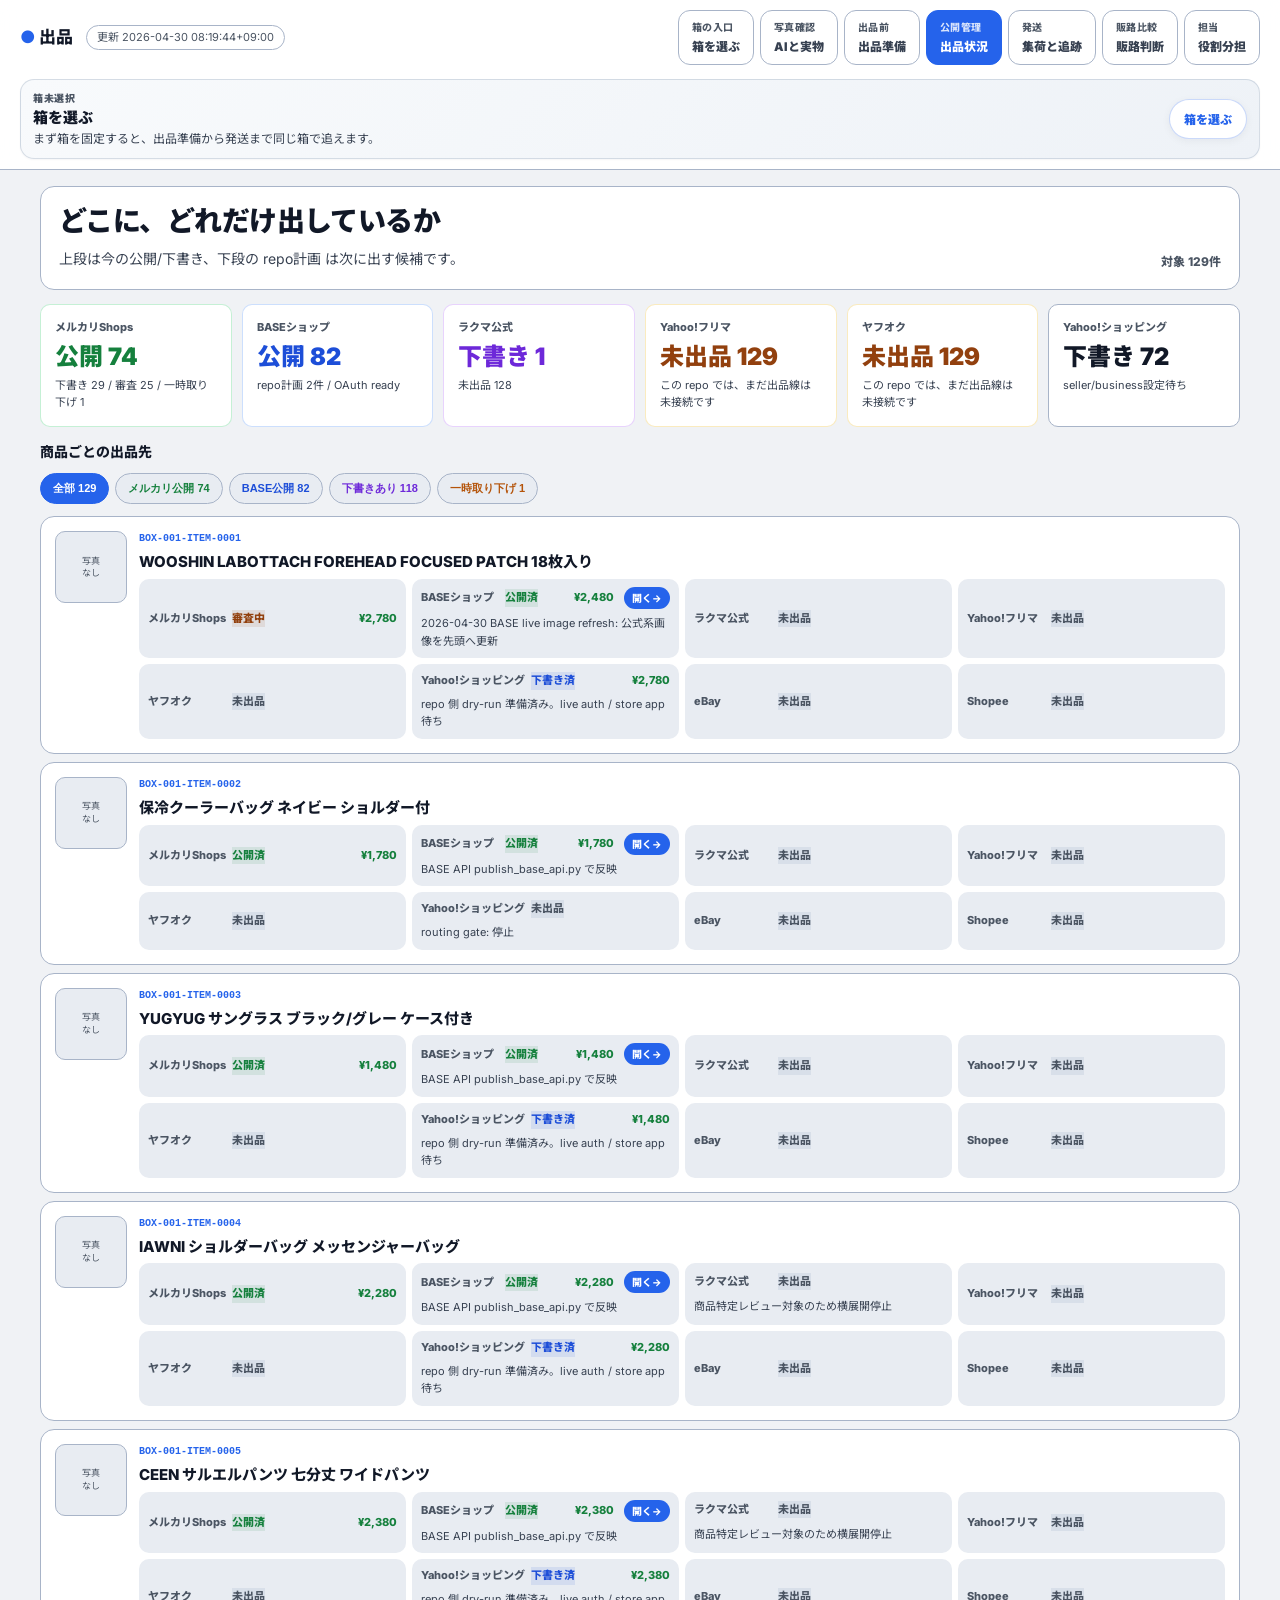
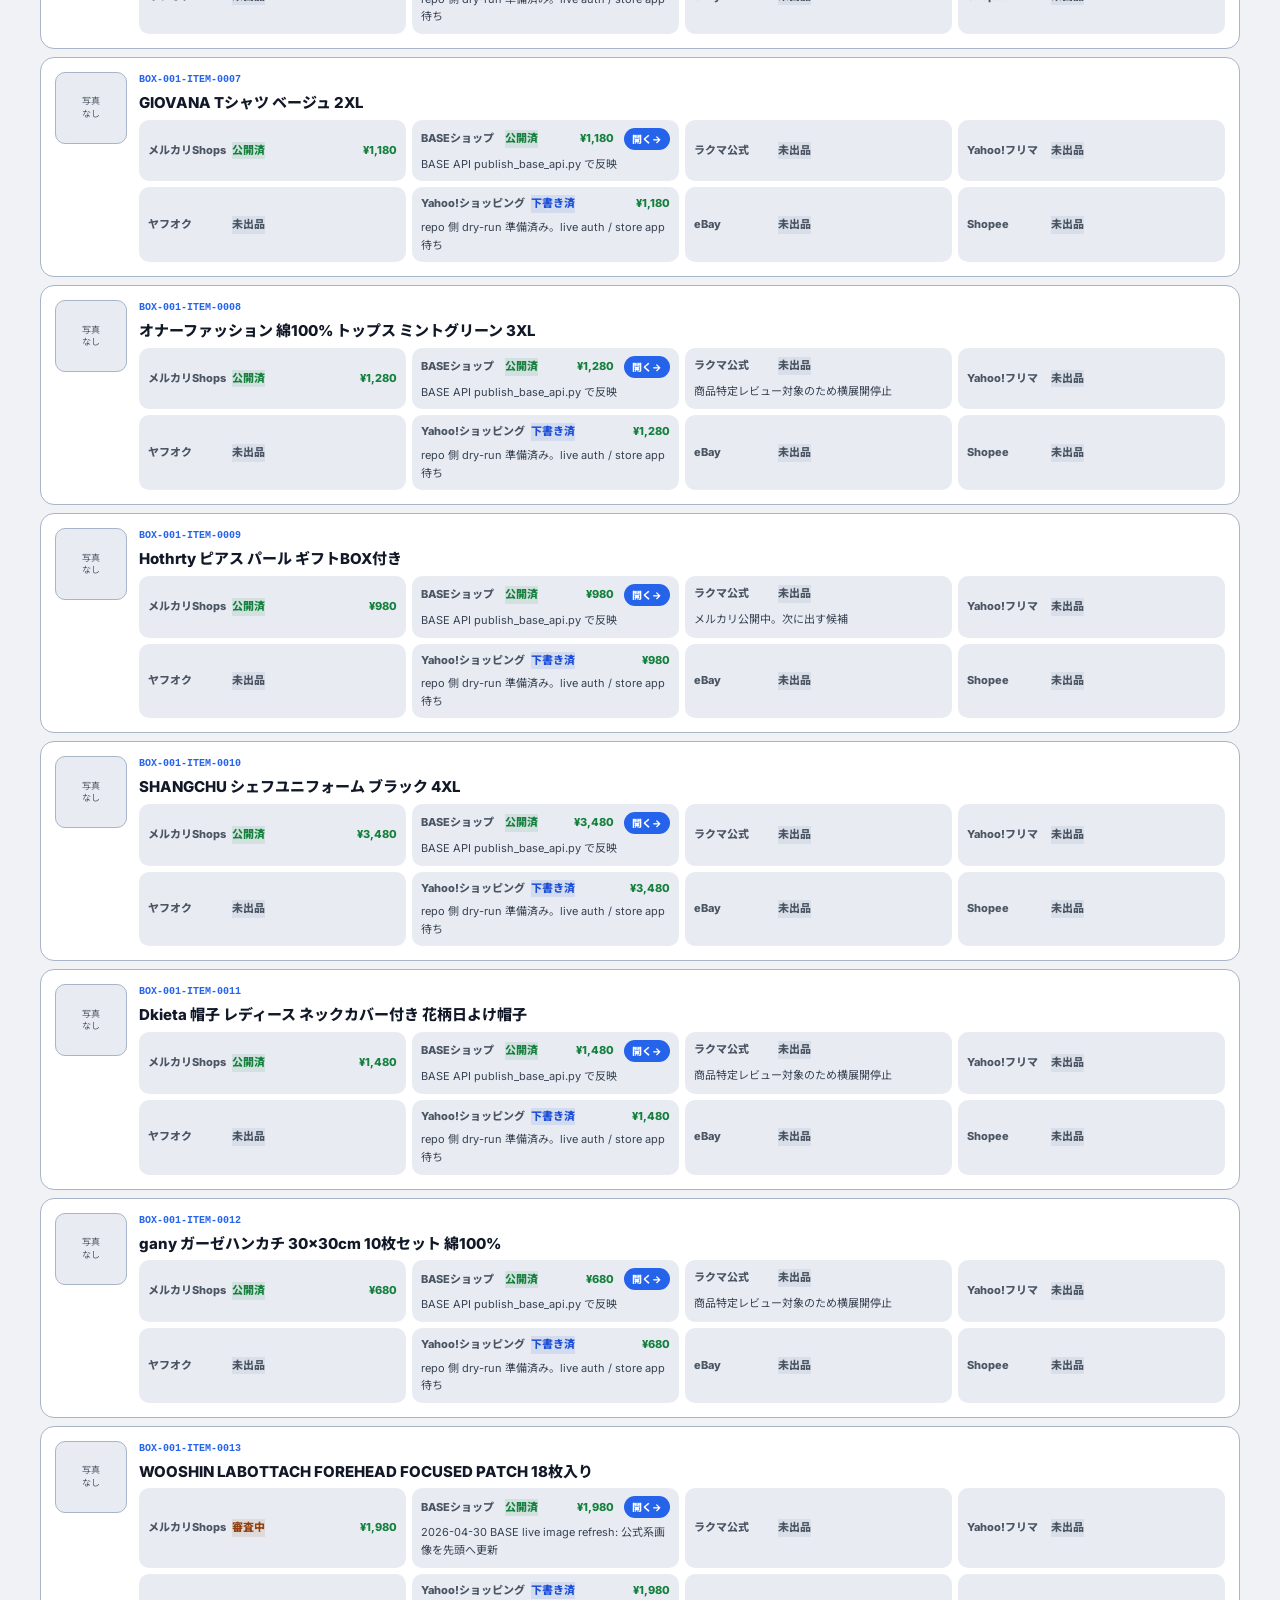
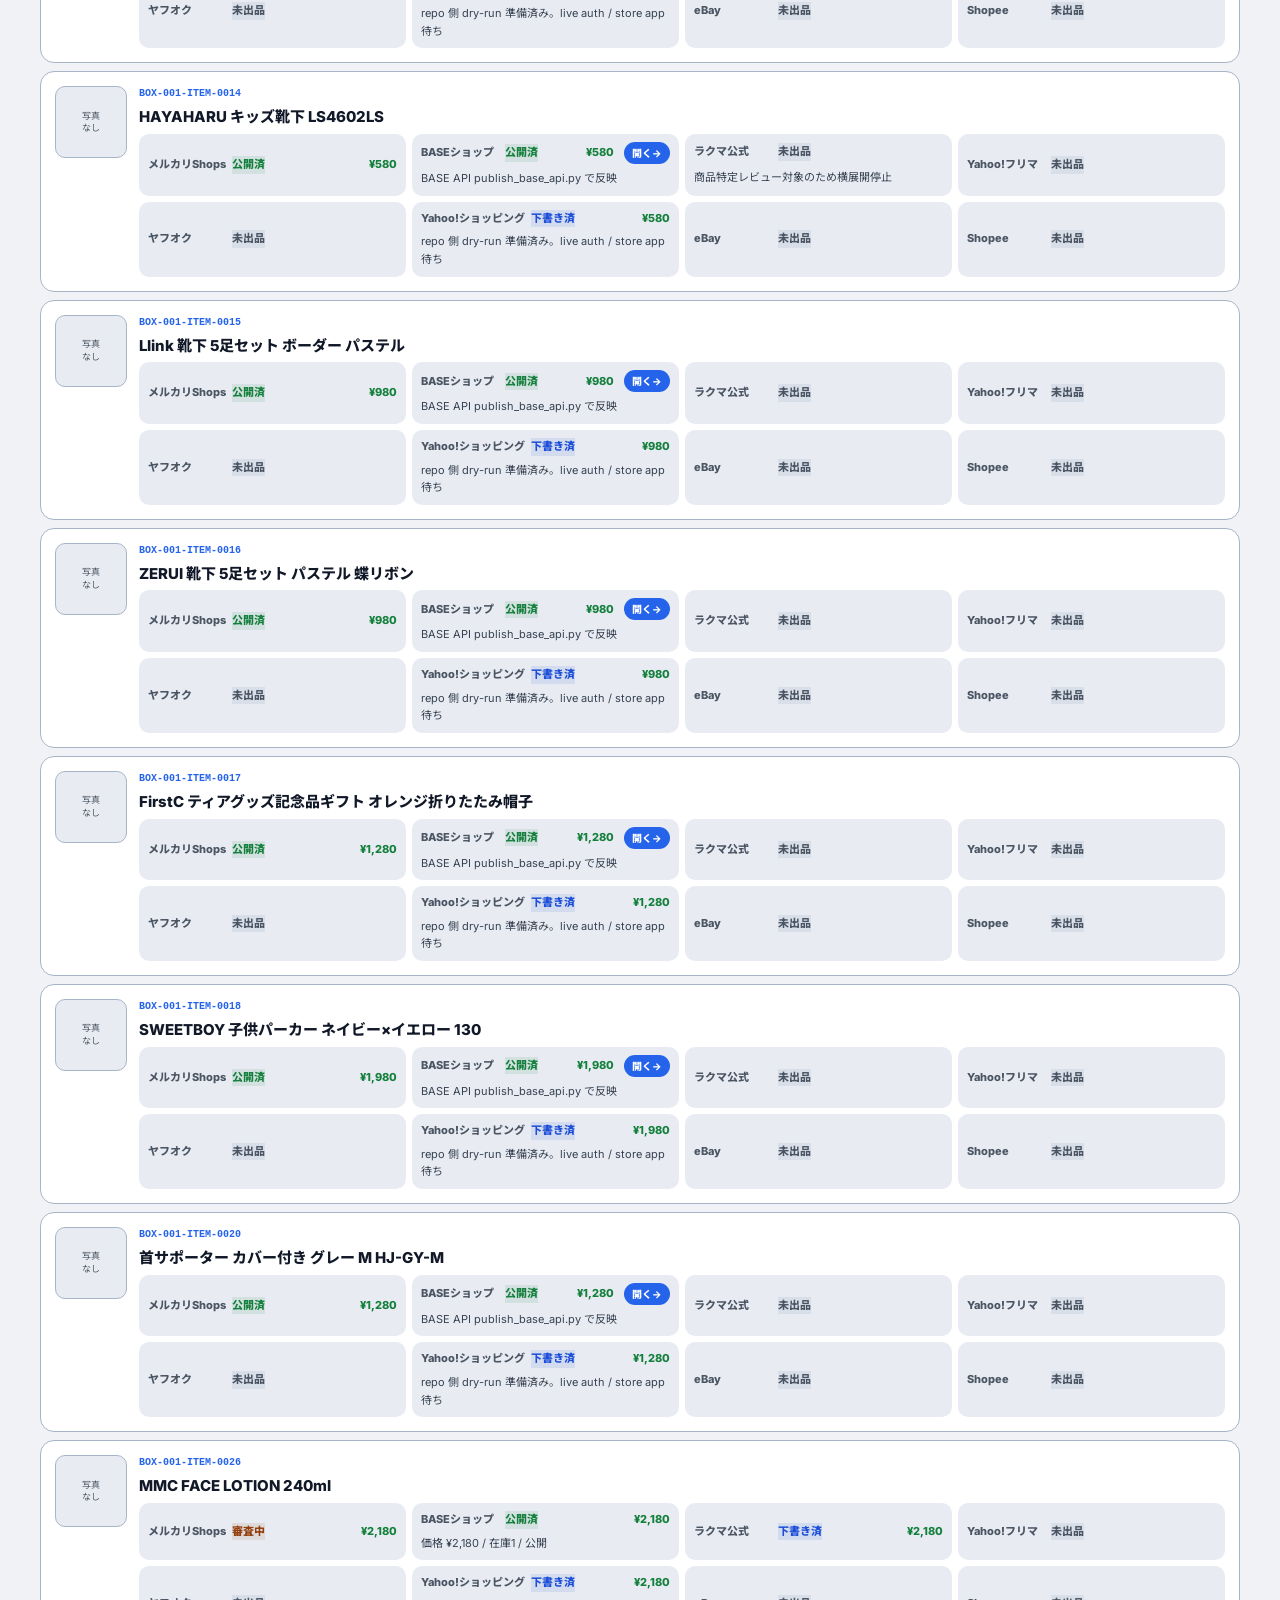
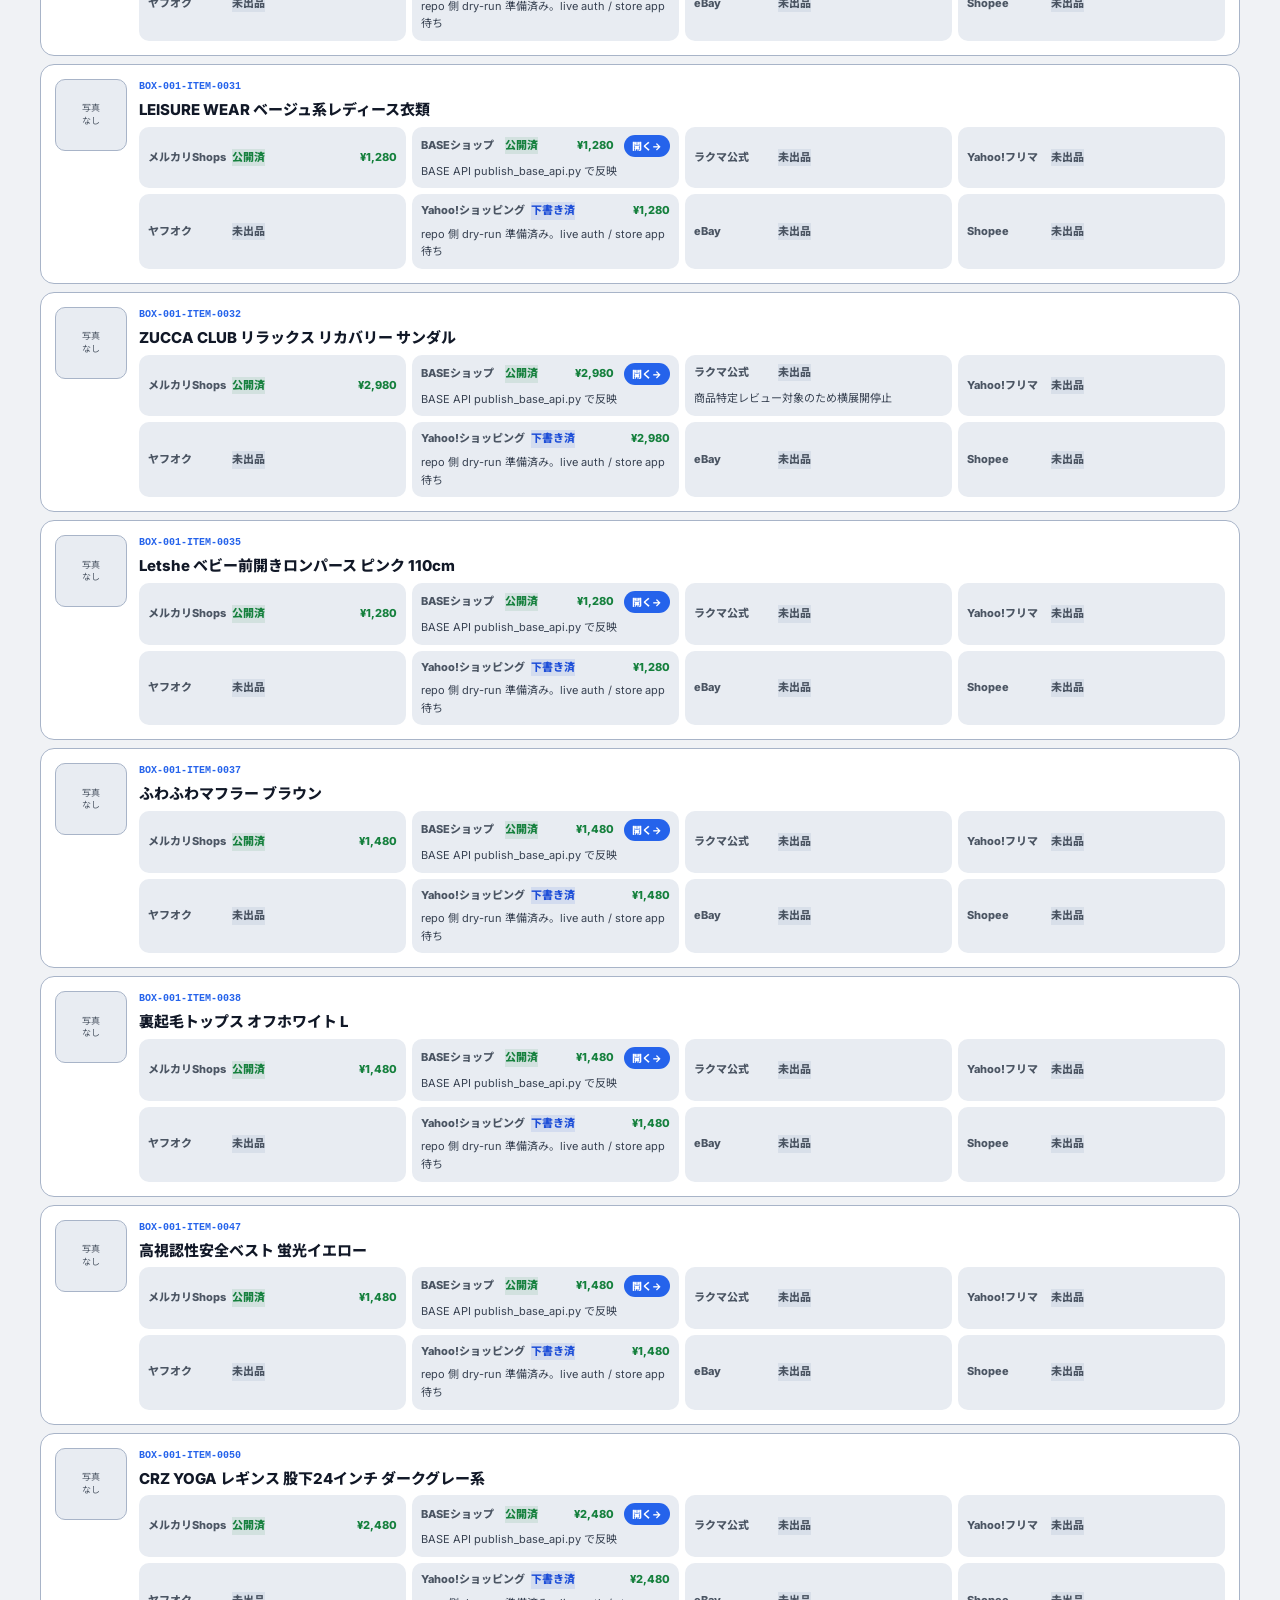
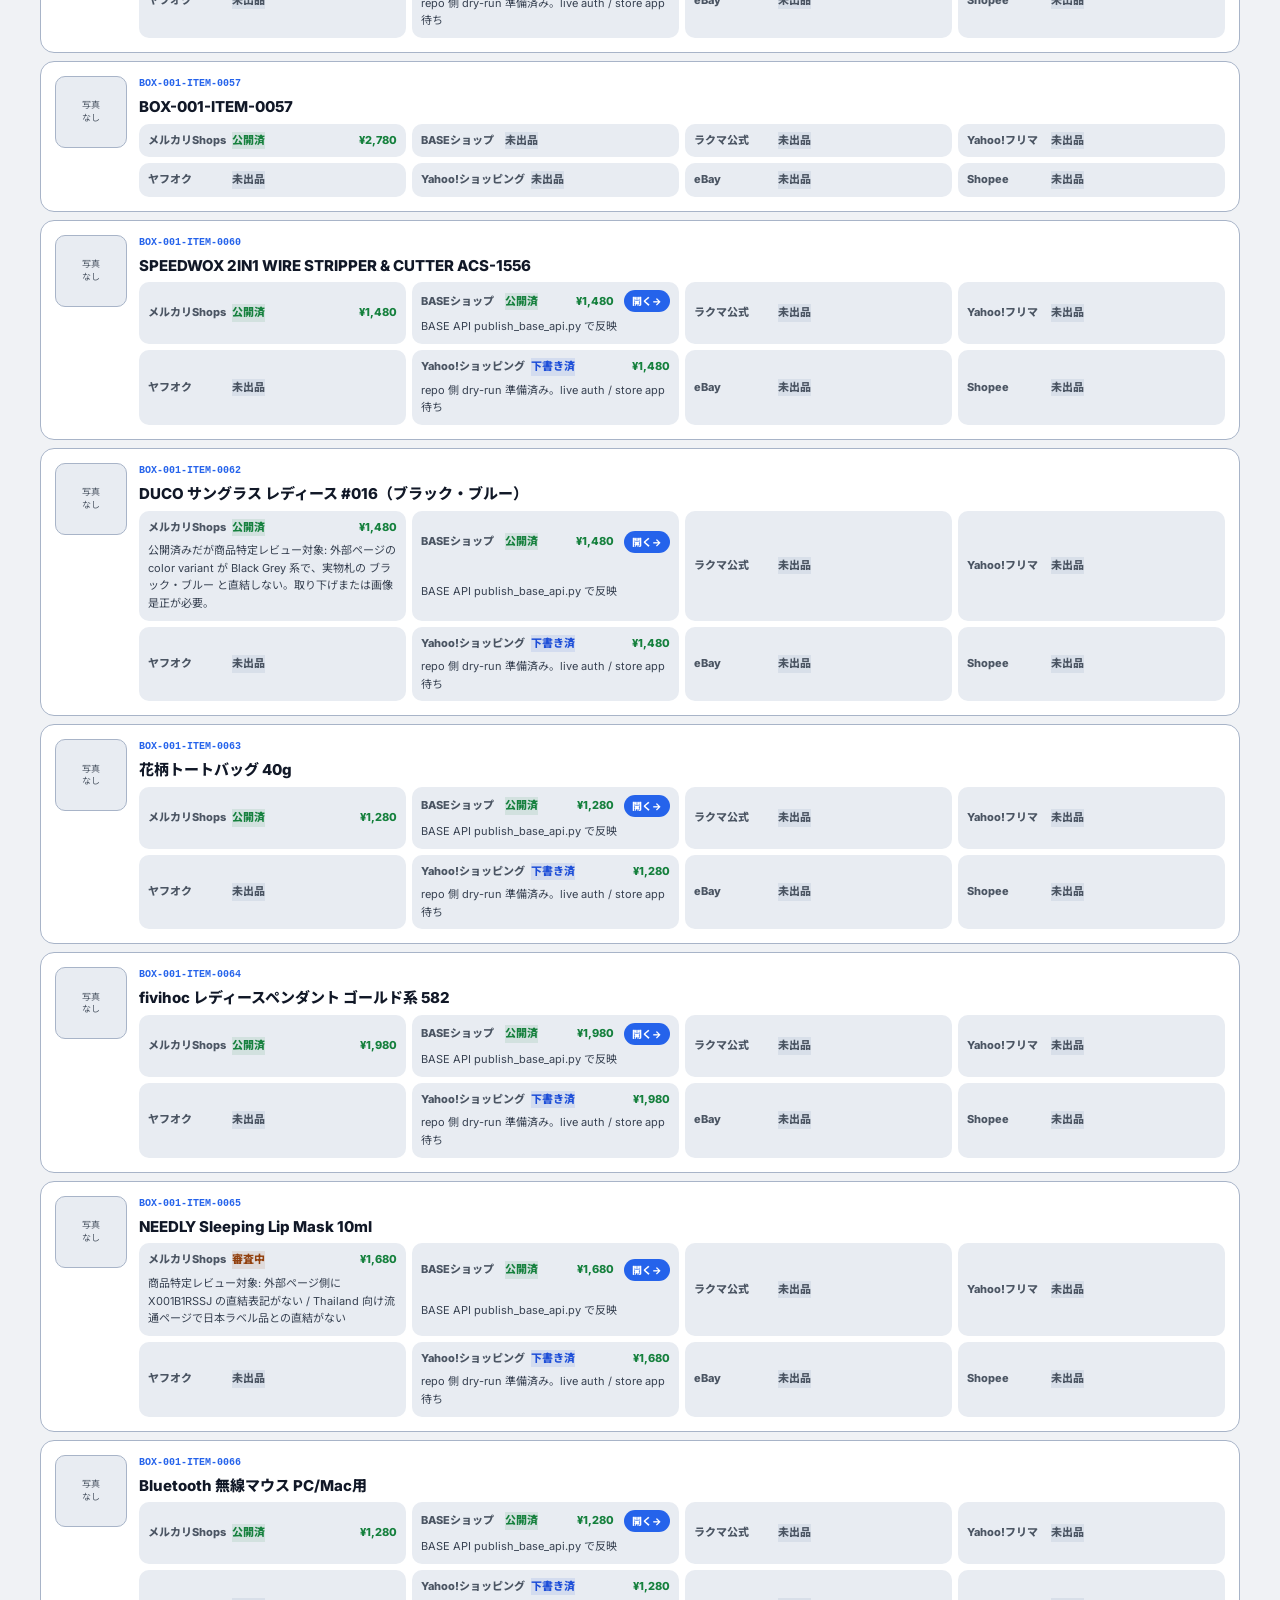
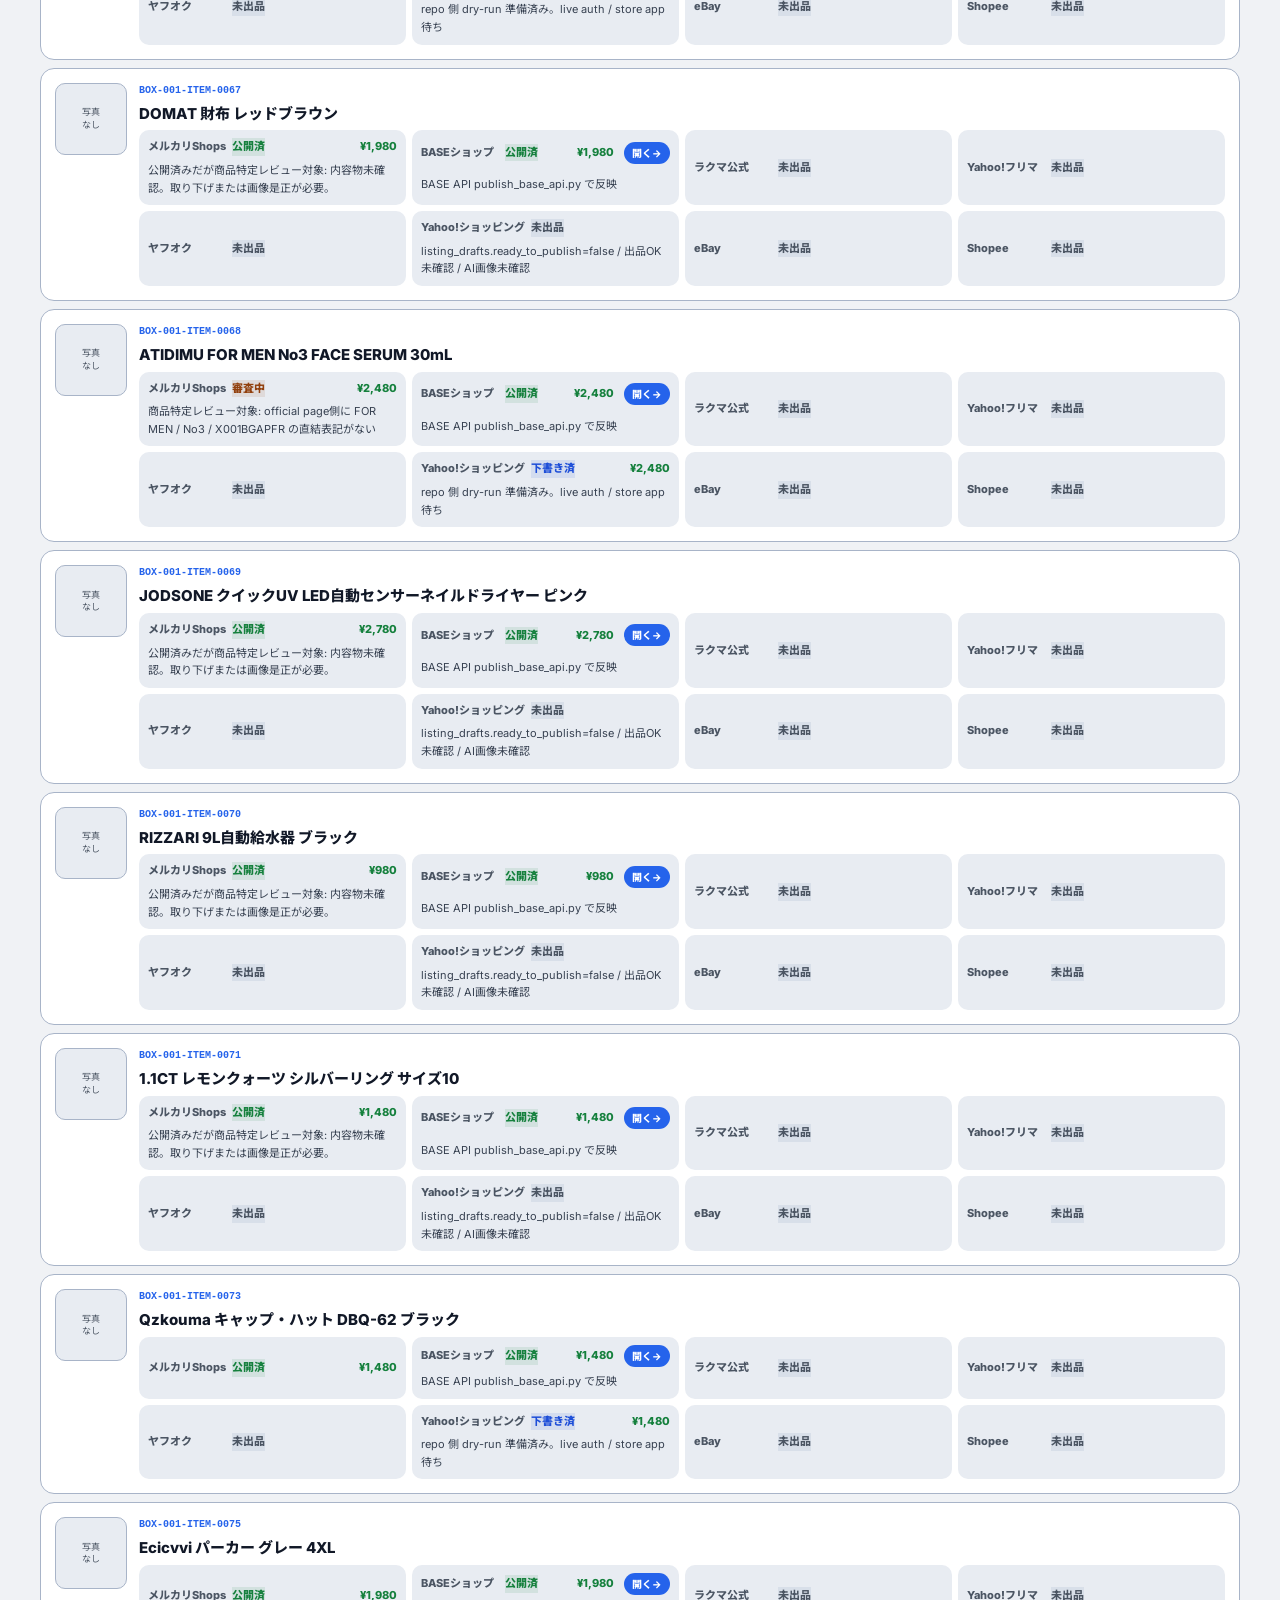
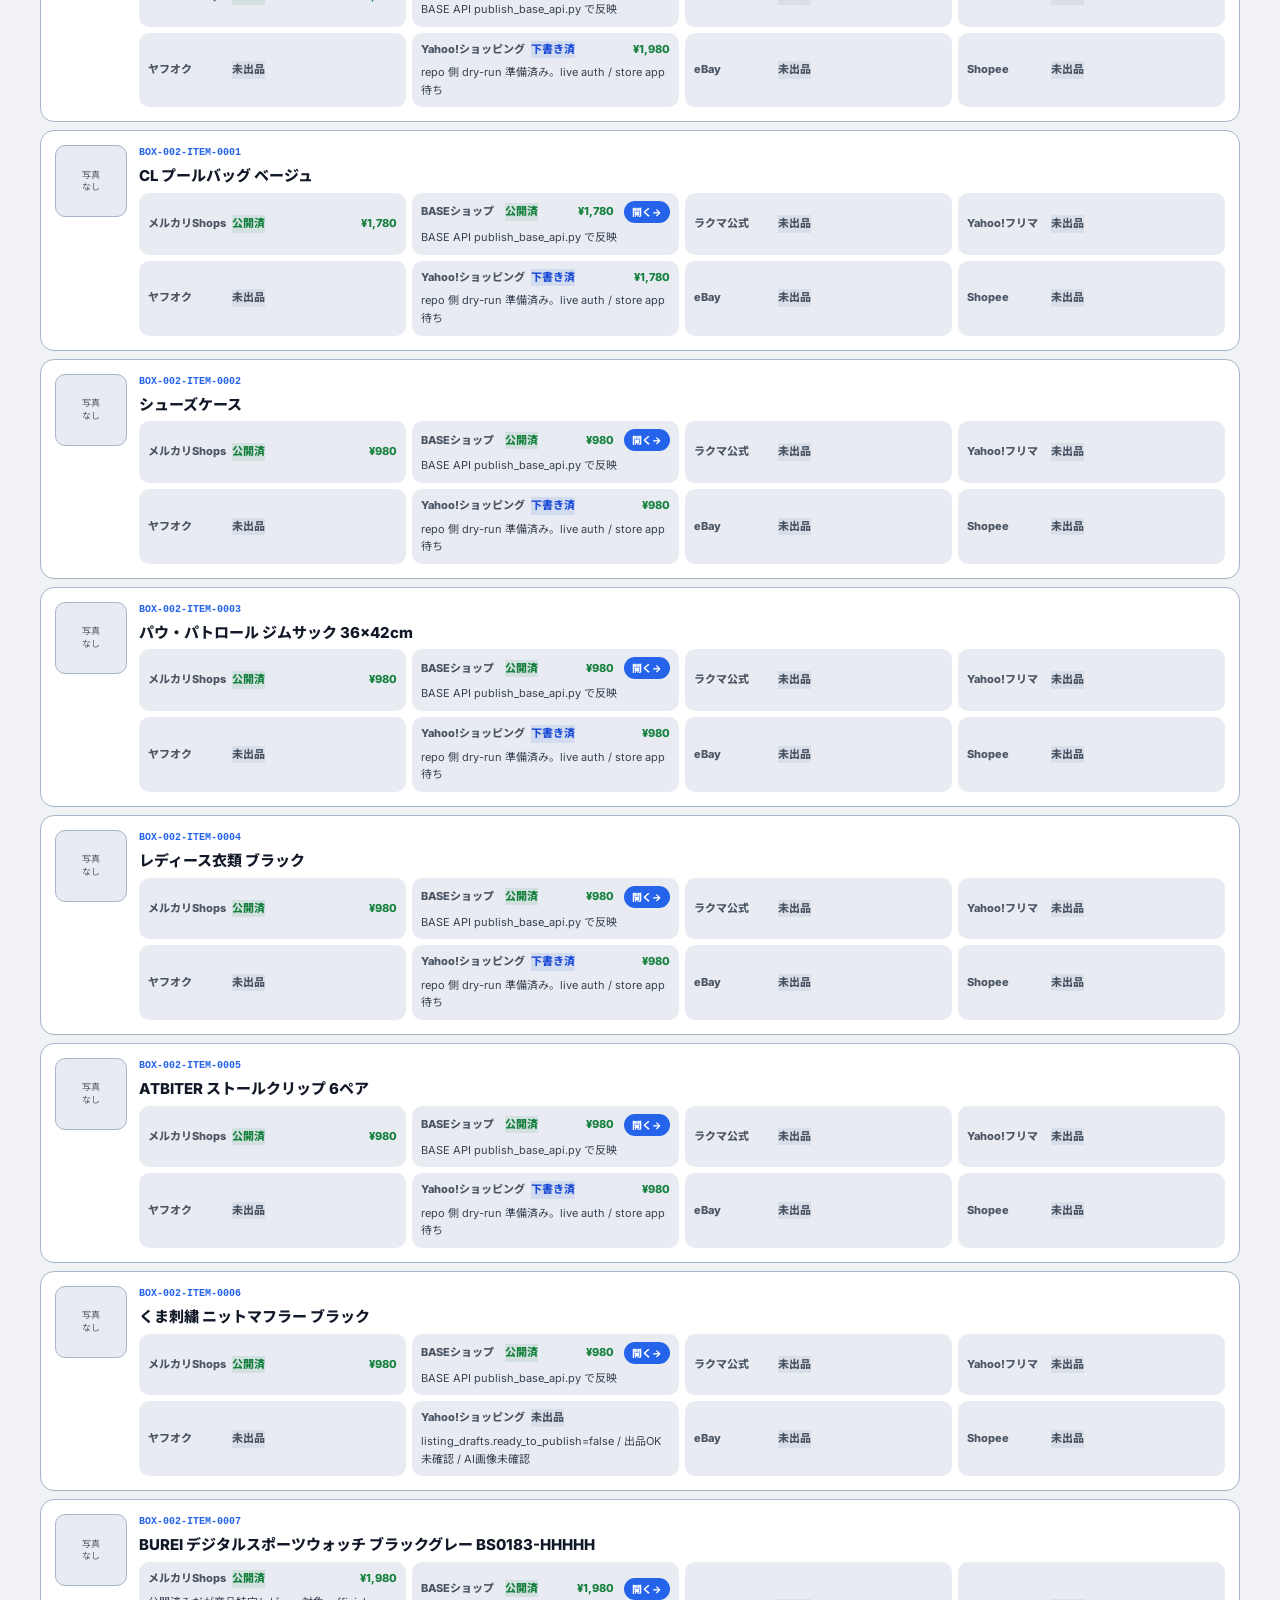
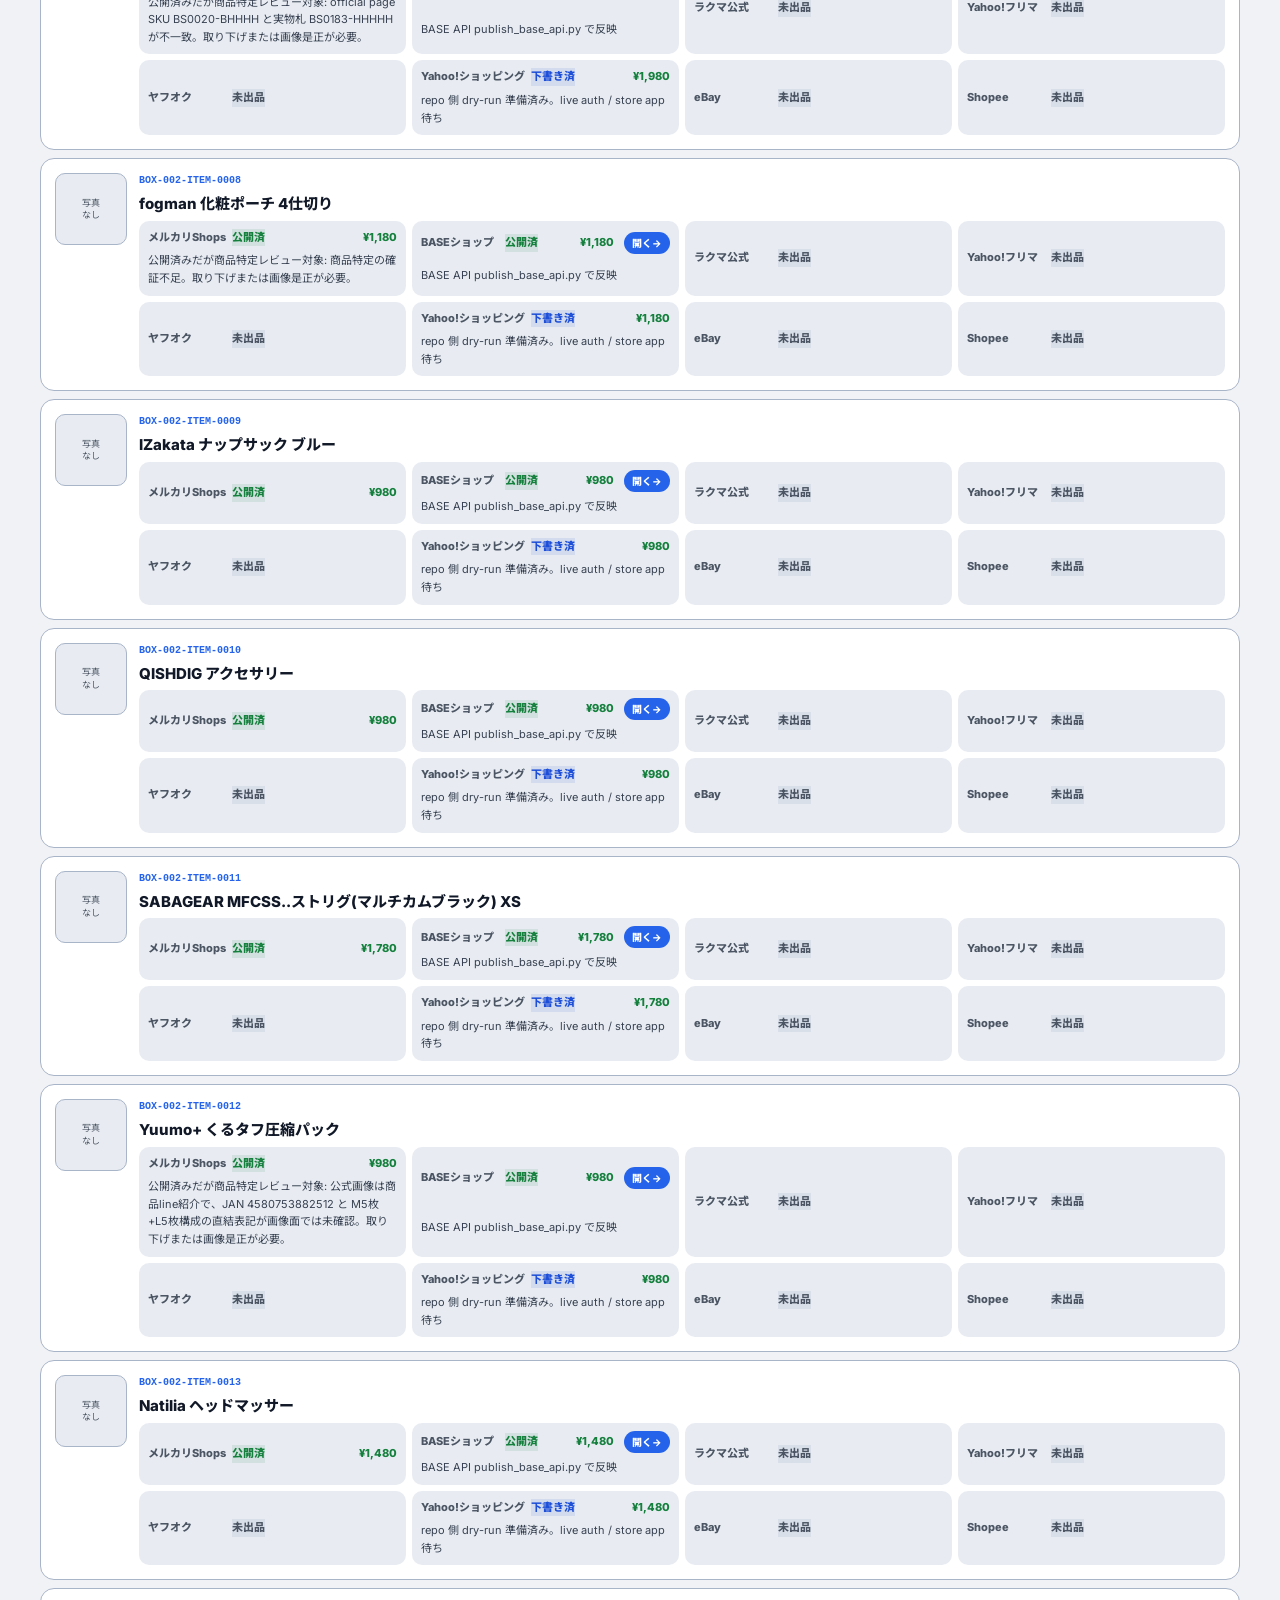
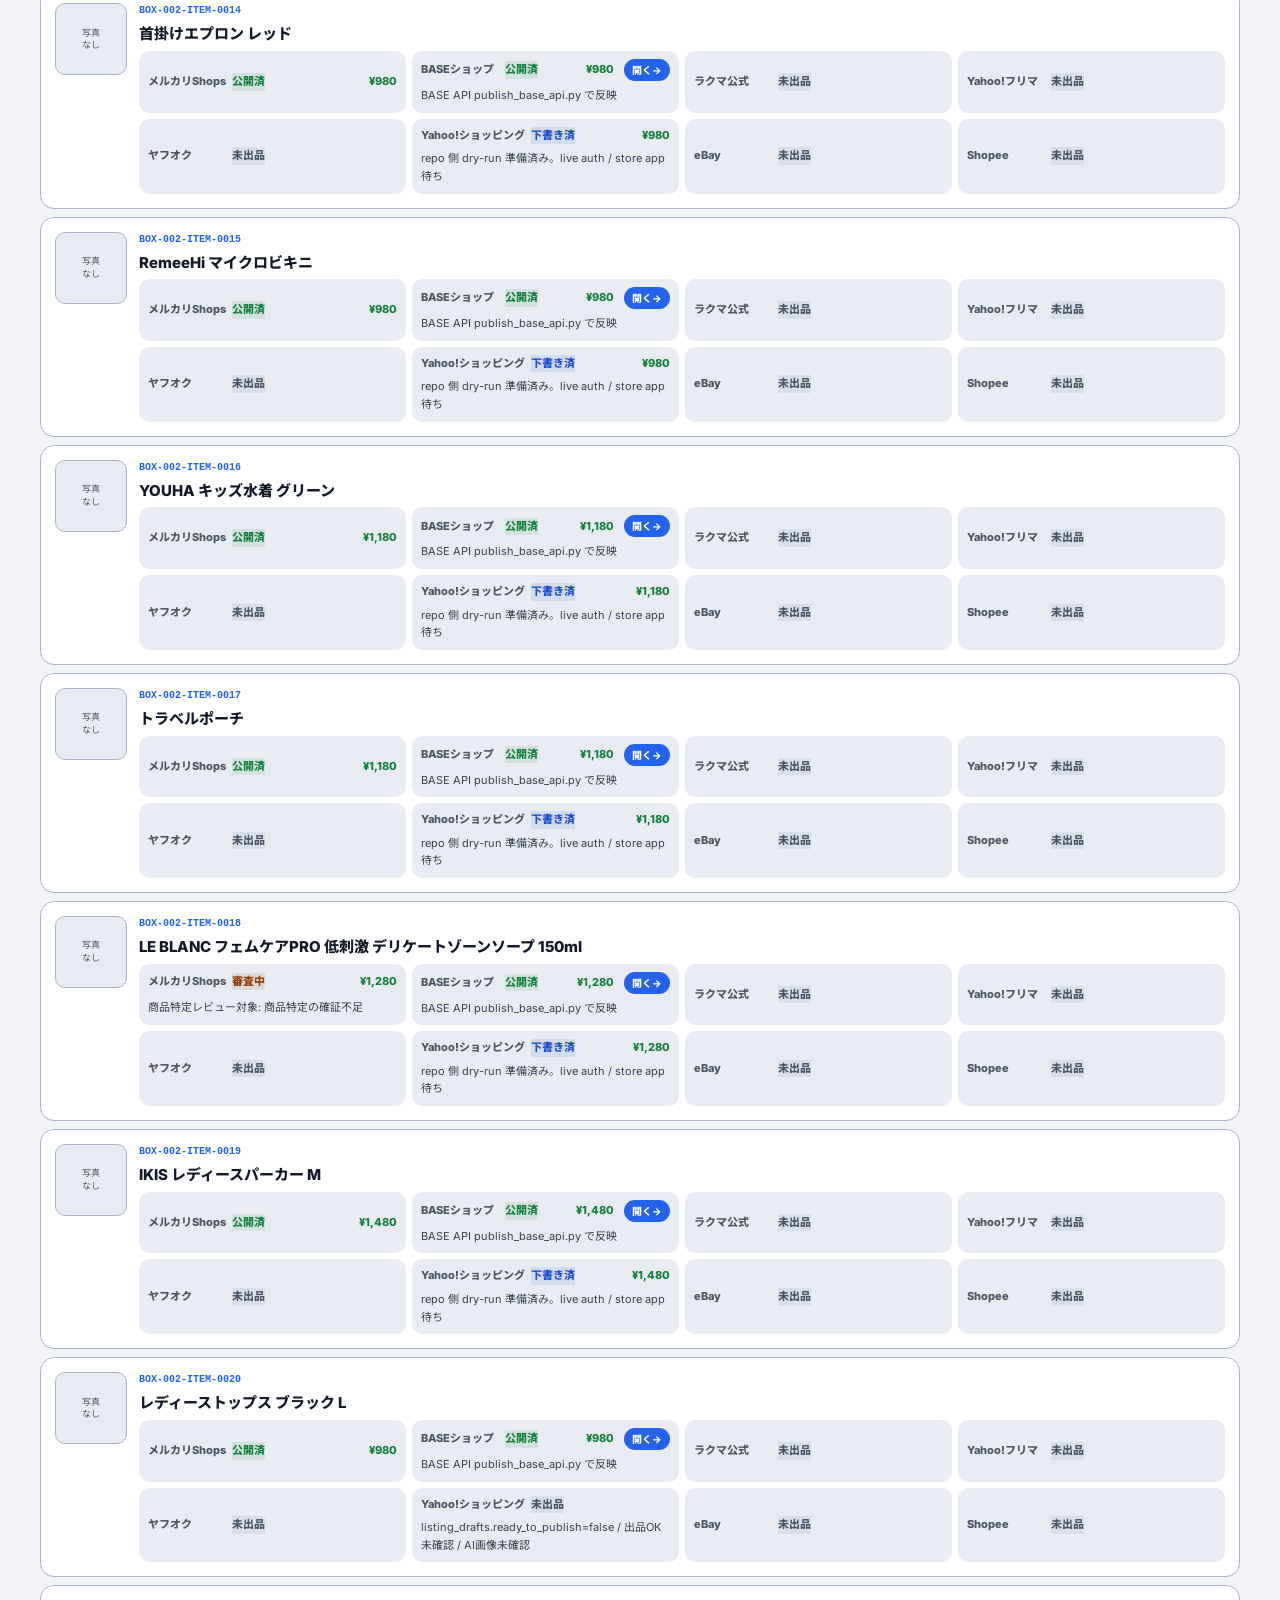
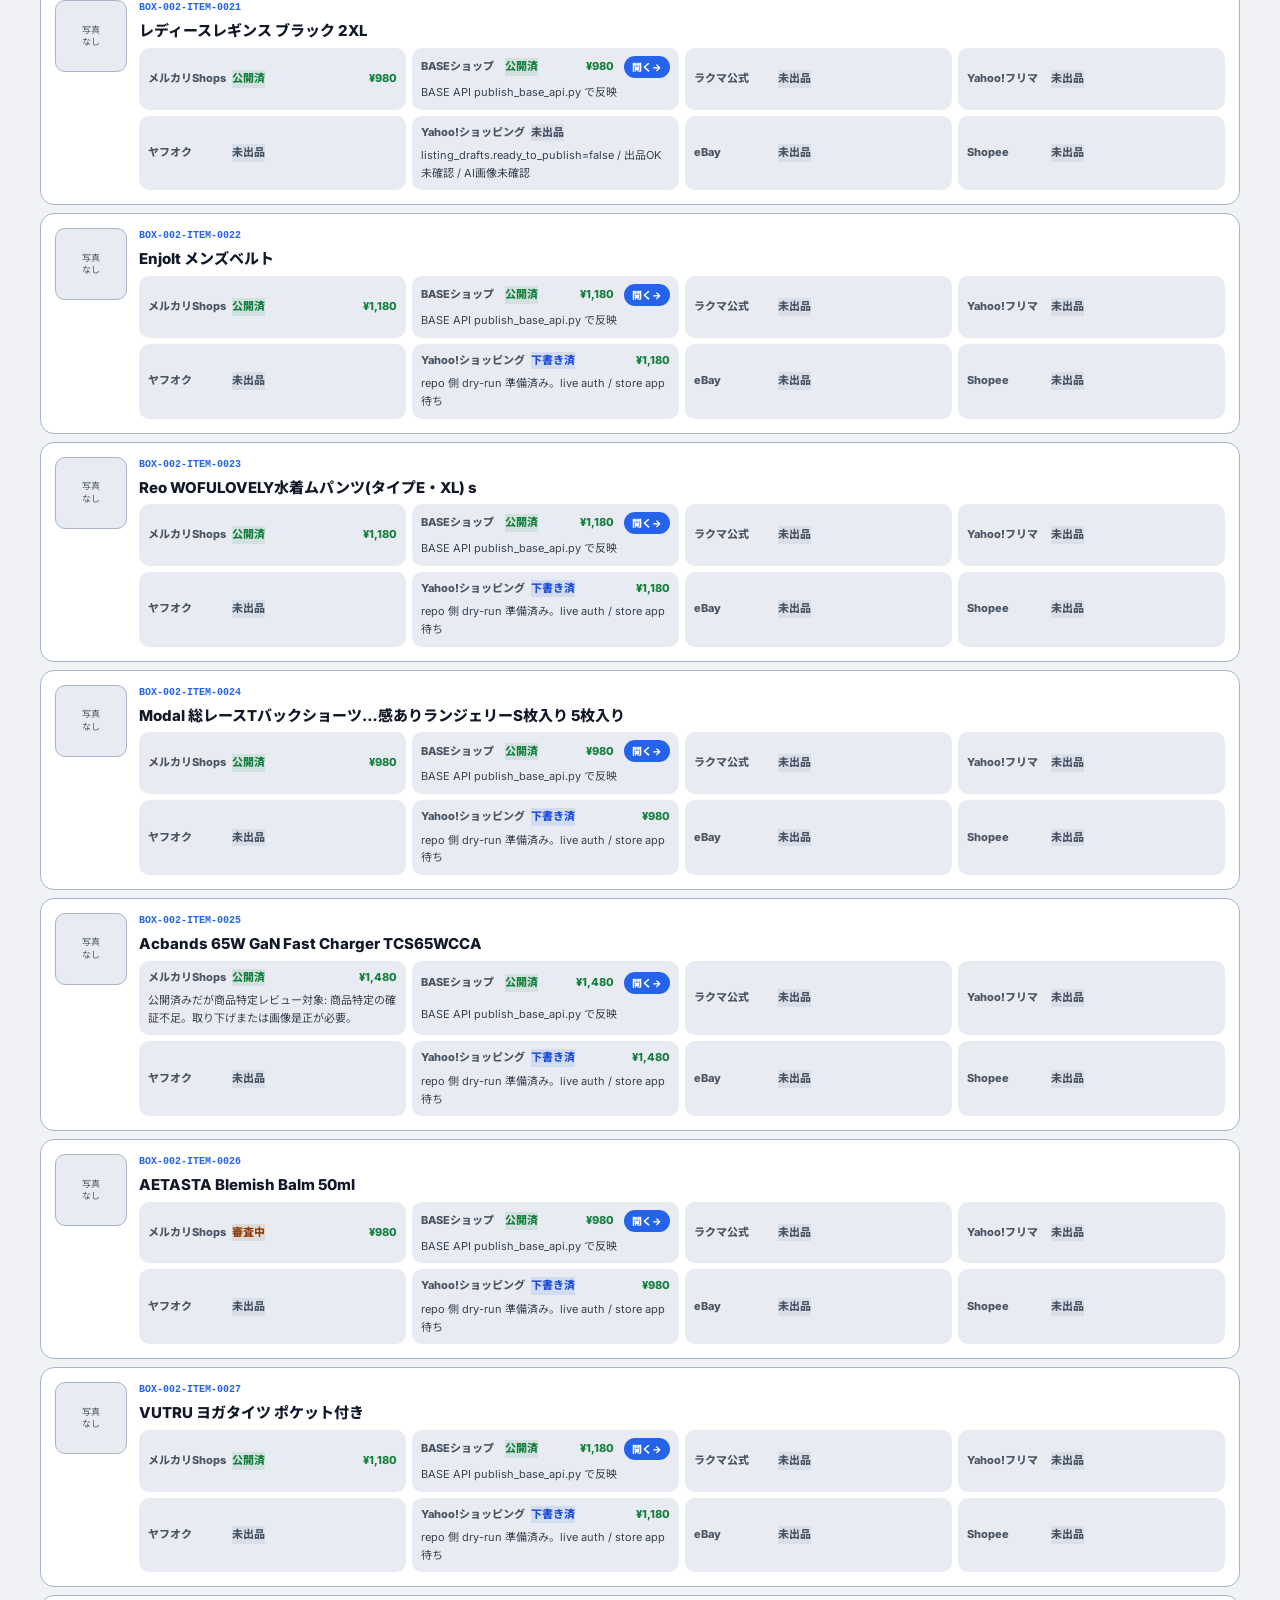
==== channel_listings.html @ feeb41b4 "Refresh zero-cost UI and official images Update shared portal UI, add missing official image assets," ====
<!doctype html>
<html lang="ja" data-page="channel_listings">
<head>
  <meta charset="utf-8">
  <meta name="viewport" content="width=device-width,initial-scale=1">
  <title>出品 - 0円仕入れ物販事業</title>
  <link rel="stylesheet" href="./common.css">
  <style>
    .hq-wrap { max-width: 1240px; }
    .cl-hero {
      display: grid;
      grid-template-columns: minmax(0, 1fr) auto;
      gap: 12px;
      align-items: end;
      margin-bottom: 14px;
      background: var(--surface);
      border: 1px solid var(--border);
      border-radius: var(--radius-lg);
      padding: 18px;
    }
    .cl-hero-title {
      font-size: 28px;
      font-weight: 900;
      line-height: 1.15;
      letter-spacing: -.02em;
    }
    .cl-hero-note {
      margin-top: 10px;
      font-size: 14px;
      line-height: 1.7;
      color: var(--text-2);
    }
    .cl-hero-meta {
      font-size: 12px;
      font-weight: 800;
      color: var(--text-3);
      white-space: nowrap;
    }
    .cl-summary-grid {
      display: grid;
      grid-template-columns: repeat(auto-fit, minmax(170px, 1fr));
      gap: 10px;
      margin-bottom: 14px;
    }
    .cl-summary-card {
      background: var(--surface);
      border: 1px solid var(--border);
      border-radius: var(--radius);
      padding: 14px;
    }
    .cl-summary-card.green { border-color: rgba(34,197,94,.26); }
    .cl-summary-card.blue { border-color: rgba(59,130,246,.26); }
    .cl-summary-card.purple { border-color: rgba(168,85,247,.26); }
    .cl-summary-card.yellow { border-color: rgba(234,179,8,.26); }
    .cl-summary-name {
      font-size: 11px;
      font-weight: 800;
      color: var(--text-3);
    }
    .cl-summary-headline {
      margin-top: 8px;
      font-size: 24px;
      line-height: 1;
      font-weight: 900;
      color: var(--text);
    }
    .cl-summary-card.green .cl-summary-headline { color: var(--green); }
    .cl-summary-card.blue .cl-summary-headline { color: var(--blue); }
    .cl-summary-card.purple .cl-summary-headline { color: var(--purple); }
    .cl-summary-card.yellow .cl-summary-headline { color: var(--yellow); }
    .cl-summary-detail {
      margin-top: 8px;
      font-size: 11px;
      line-height: 1.6;
      color: var(--text-2);
    }
    .cl-section-title {
      margin: 0 0 10px;
      font-size: 14px;
      font-weight: 800;
      color: var(--text);
    }
    .cl-card {
      display: flex; gap: 12px; background: var(--surface);
      border: 1px solid var(--border); border-radius: var(--radius-lg);
      padding: 14px; margin-bottom: 8px; transition: border-color .15s;
    }
    .cl-card:hover { border-color: var(--accent); }
    .cl-photo-wrap {
      width: 72px; height: 72px; flex-shrink: 0; border-radius: 10px;
      overflow: hidden; background: var(--surface-2); border: 1px solid var(--border);
      display: flex; align-items: center; justify-content: center;
    }
    .cl-photo { width: 100%; height: 100%; object-fit: cover; }
    .cl-photo-placeholder { font-size: 9px; color: var(--text-3); text-align: center; line-height: 1.4; }
    .cl-info { flex: 1; min-width: 0; }
    .cl-id { font-size: 10px; font-family: monospace; color: var(--accent); font-weight: 700; }
    .cl-name { font-size: 15px; font-weight: 800; margin-top: 4px; line-height: 1.45; }
    .cl-channels { display: grid; grid-template-columns: repeat(auto-fill, minmax(220px,1fr)); gap: 6px; margin-top: 6px; }
    .cl-ch {
      display: flex; align-items: center; gap: 6px; flex-wrap: wrap; padding: 8px 9px;
      background: var(--surface-2); border-radius: 10px; font-size: 11px;
    }
    .cl-ch-label { font-weight: 800; color: var(--text-3); min-width: 78px; }
    .cl-ch-status { font-weight: 800; }
    .cl-ch-price { margin-left: auto; font-weight: 800; color: var(--green); }
    .cl-ch-action {
      margin-left: 4px; padding: 3px 8px; border-radius: 999px;
      background: var(--accent); color: #fff; font-size: 10px; font-weight: 800;
      text-decoration: none;
    }
    .cl-ch-note { width: 100%; color: var(--text-2); font-size: 11px; line-height: 1.6; }
    .filter-bar { display: flex; gap: 6px; margin-bottom: 12px; flex-wrap: wrap; }
    .filter-btn {
      padding: 7px 12px; border-radius: 999px; font-size: 11px; font-weight: 800;
      border: 1px solid var(--border); background: var(--surface-2);
      color: var(--text-3); cursor: pointer;
    }
    .filter-btn.active { background: var(--accent); border-color: var(--accent); color: #fff; }
    @media (max-width: 920px) {
      .cl-hero { grid-template-columns: 1fr; }
    }
    @media (max-width: 600px) {
      .cl-channels { grid-template-columns: 1fr; }
      .cl-summary-grid { grid-template-columns: 1fr; }
      .cl-card { flex-direction: column; }
    }
  </style>
</head>
<body>
  <header class="hq-header">
    <h1><span class="dot">●</span> 出品</h1>
    <span class="hq-fresh">更新 2026-04-30 08:19:44+09:00</span>
  </header>
  <div class="hq-wrap">
    <section class="cl-hero">
      <div>
        <div class="cl-hero-title">どこに、どれだけ出しているか</div>
        <div class="cl-hero-note">上段は今の公開/下書き、下段の repo計画 は次に出す候補です。</div>
      </div>
      <div class="cl-hero-meta">対象 129件</div>
    </section>

    <div class="cl-summary-grid">
      <div class="cl-summary-card green"><div class="cl-summary-name">メルカリShops</div><div class="cl-summary-headline">公開 74</div><div class="cl-summary-detail">下書き 29 / 審査 25 / 一時取り下げ 1</div></div><div class="cl-summary-card blue"><div class="cl-summary-name">BASEショップ</div><div class="cl-summary-headline">公開 82</div><div class="cl-summary-detail">repo計画 2件 / OAuth ready</div></div><div class="cl-summary-card purple"><div class="cl-summary-name">ラクマ公式</div><div class="cl-summary-headline">下書き 1</div><div class="cl-summary-detail">未出品 128</div></div><div class="cl-summary-card yellow"><div class="cl-summary-name">Yahoo!フリマ</div><div class="cl-summary-headline">未出品 129</div><div class="cl-summary-detail">この repo では、まだ出品線は未接続です</div></div><div class="cl-summary-card yellow"><div class="cl-summary-name">ヤフオク</div><div class="cl-summary-headline">未出品 129</div><div class="cl-summary-detail">この repo では、まだ出品線は未接続です</div></div><div class="cl-summary-card gray"><div class="cl-summary-name">Yahoo!ショッピング</div><div class="cl-summary-headline">下書き 72</div><div class="cl-summary-detail">seller/business設定待ち</div></div>
    </div>

    <div class="cl-section-title">商品ごとの出品先</div>
    <div class="filter-bar">
      <button class="filter-btn active" data-filter="all">全部 129</button>
      <button class="filter-btn" data-filter="mercari_published" style="color:var(--green)">メルカリ公開 74</button>
      <button class="filter-btn" data-filter="base_published" style="color:var(--blue)">BASE公開 82</button>
      <button class="filter-btn" data-filter="draft" style="color:var(--purple)">下書きあり 118</button>
      <button class="filter-btn" data-filter="paused" style="color:var(--orange)">一時取り下げ 1</button>
    </div>
    <div id="listing-list">
<div class="cl-card" data-mercari-published="0" data-base-published="1" data-paused="0" data-draft="1">
  <div class="cl-photo-wrap"><img class="cl-photo" src="https://macbook-pro-m4.tail8c523e.ts.net:8447/merch/zero-cost/assets/official_images/BOX-001-ITEM-0001_official_1.jpg" alt="" loading="lazy" onerror="this.style.display='none';this.nextElementSibling.style.display='flex'"><div class="cl-photo-placeholder" style="display:none">写真<br>なし</div></div>
  <div class="cl-info">
    <div class="cl-id">BOX-001-ITEM-0001</div>
    <div class="cl-name">WOOSHIN LABOTTACH FOREHEAD FOCUSED PATCH 18枚入り</div>
    <div class="cl-channels"><div class="cl-ch"><span class="cl-ch-label">メルカリShops</span><span class="cl-ch-status b-yellow">審査中</span><span class="cl-ch-price">¥2,780</span></div><div class="cl-ch" title="2026-04-30 BASE live image refresh: 公式系画像を先頭へ更新"><span class="cl-ch-label">BASEショップ</span><span class="cl-ch-status b-green">公開済</span><span class="cl-ch-price">¥2,480</span><a class="cl-ch-action" href="https://ddmerch.base.shop/items/141969317" target="_blank" rel="noopener">開く→</a><span class="cl-ch-note">2026-04-30 BASE live image refresh: 公式系画像を先頭へ更新</span></div><div class="cl-ch"><span class="cl-ch-label">ラクマ公式</span><span class="cl-ch-status b-gray">未出品</span></div><div class="cl-ch"><span class="cl-ch-label">Yahoo!フリマ</span><span class="cl-ch-status b-gray">未出品</span></div><div class="cl-ch"><span class="cl-ch-label">ヤフオク</span><span class="cl-ch-status b-gray">未出品</span></div><div class="cl-ch" title="repo 側 dry-run 準備済み。live auth / store app 待ち"><span class="cl-ch-label">Yahoo!ショッピング</span><span class="cl-ch-status b-blue">下書き済</span><span class="cl-ch-price">¥2,780</span><span class="cl-ch-note">repo 側 dry-run 準備済み。live auth / store app 待ち</span></div><div class="cl-ch"><span class="cl-ch-label">eBay</span><span class="cl-ch-status b-gray">未出品</span></div><div class="cl-ch"><span class="cl-ch-label">Shopee</span><span class="cl-ch-status b-gray">未出品</span></div></div>
  </div>
</div><div class="cl-card" data-mercari-published="1" data-base-published="1" data-paused="0" data-draft="0">
  <div class="cl-photo-wrap"><img class="cl-photo" src="https://macbook-pro-m4.tail8c523e.ts.net:8447/merch/zero-cost/assets/intake/BOX-001-ITEM-0002/01_FRONT_IMG_4827.jpg" alt="" loading="lazy" onerror="this.style.display='none';this.nextElementSibling.style.display='flex'"><div class="cl-photo-placeholder" style="display:none">写真<br>なし</div></div>
  <div class="cl-info">
    <div class="cl-id">BOX-001-ITEM-0002</div>
    <div class="cl-name">保冷クーラーバッグ ネイビー ショルダー付</div>
    <div class="cl-channels"><div class="cl-ch"><span class="cl-ch-label">メルカリShops</span><span class="cl-ch-status b-green">公開済</span><span class="cl-ch-price">¥1,780</span></div><div class="cl-ch" title="BASE API publish_base_api.py で反映"><span class="cl-ch-label">BASEショップ</span><span class="cl-ch-status b-green">公開済</span><span class="cl-ch-price">¥1,780</span><a class="cl-ch-action" href="https://ddmerch.base.shop/items/143242855" target="_blank" rel="noopener">開く→</a><span class="cl-ch-note">BASE API publish_base_api.py で反映</span></div><div class="cl-ch"><span class="cl-ch-label">ラクマ公式</span><span class="cl-ch-status b-gray">未出品</span></div><div class="cl-ch"><span class="cl-ch-label">Yahoo!フリマ</span><span class="cl-ch-status b-gray">未出品</span></div><div class="cl-ch"><span class="cl-ch-label">ヤフオク</span><span class="cl-ch-status b-gray">未出品</span></div><div class="cl-ch" title="routing gate: 停止"><span class="cl-ch-label">Yahoo!ショッピング</span><span class="cl-ch-status b-gray">未出品</span><span class="cl-ch-note">routing gate: 停止</span></div><div class="cl-ch"><span class="cl-ch-label">eBay</span><span class="cl-ch-status b-gray">未出品</span></div><div class="cl-ch"><span class="cl-ch-label">Shopee</span><span class="cl-ch-status b-gray">未出品</span></div></div>
  </div>
</div><div class="cl-card" data-mercari-published="1" data-base-published="1" data-paused="0" data-draft="1">
  <div class="cl-photo-wrap"><img class="cl-photo" src="https://macbook-pro-m4.tail8c523e.ts.net:8447/merch/zero-cost/assets/intake/BOX-001-ITEM-0003/01_FRONT_IMG_4830.jpg" alt="" loading="lazy" onerror="this.style.display='none';this.nextElementSibling.style.display='flex'"><div class="cl-photo-placeholder" style="display:none">写真<br>なし</div></div>
  <div class="cl-info">
    <div class="cl-id">BOX-001-ITEM-0003</div>
    <div class="cl-name">YUGYUG サングラス ブラック/グレー ケース付き</div>
    <div class="cl-channels"><div class="cl-ch"><span class="cl-ch-label">メルカリShops</span><span class="cl-ch-status b-green">公開済</span><span class="cl-ch-price">¥1,480</span></div><div class="cl-ch" title="BASE API publish_base_api.py で反映"><span class="cl-ch-label">BASEショップ</span><span class="cl-ch-status b-green">公開済</span><span class="cl-ch-price">¥1,480</span><a class="cl-ch-action" href="https://ddmerch.base.shop/items/142665485" target="_blank" rel="noopener">開く→</a><span class="cl-ch-note">BASE API publish_base_api.py で反映</span></div><div class="cl-ch"><span class="cl-ch-label">ラクマ公式</span><span class="cl-ch-status b-gray">未出品</span></div><div class="cl-ch"><span class="cl-ch-label">Yahoo!フリマ</span><span class="cl-ch-status b-gray">未出品</span></div><div class="cl-ch"><span class="cl-ch-label">ヤフオク</span><span class="cl-ch-status b-gray">未出品</span></div><div class="cl-ch" title="repo 側 dry-run 準備済み。live auth / store app 待ち"><span class="cl-ch-label">Yahoo!ショッピング</span><span class="cl-ch-status b-blue">下書き済</span><span class="cl-ch-price">¥1,480</span><span class="cl-ch-note">repo 側 dry-run 準備済み。live auth / store app 待ち</span></div><div class="cl-ch"><span class="cl-ch-label">eBay</span><span class="cl-ch-status b-gray">未出品</span></div><div class="cl-ch"><span class="cl-ch-label">Shopee</span><span class="cl-ch-status b-gray">未出品</span></div></div>
  </div>
</div><div class="cl-card" data-mercari-published="1" data-base-published="1" data-paused="0" data-draft="1">
  <div class="cl-photo-wrap"><img class="cl-photo" src="https://macbook-pro-m4.tail8c523e.ts.net:8447/merch/zero-cost/assets/official_images/BOX-001-ITEM-0004_official_1.jpg" alt="" loading="lazy" onerror="this.style.display='none';this.nextElementSibling.style.display='flex'"><div class="cl-photo-placeholder" style="display:none">写真<br>なし</div></div>
  <div class="cl-info">
    <div class="cl-id">BOX-001-ITEM-0004</div>
    <div class="cl-name">IAWNI ショルダーバッグ メッセンジャーバッグ</div>
    <div class="cl-channels"><div class="cl-ch"><span class="cl-ch-label">メルカリShops</span><span class="cl-ch-status b-green">公開済</span><span class="cl-ch-price">¥2,280</span></div><div class="cl-ch" title="BASE API publish_base_api.py で反映"><span class="cl-ch-label">BASEショップ</span><span class="cl-ch-status b-green">公開済</span><span class="cl-ch-price">¥2,280</span><a class="cl-ch-action" href="https://ddmerch.base.shop/items/142674881" target="_blank" rel="noopener">開く→</a><span class="cl-ch-note">BASE API publish_base_api.py で反映</span></div><div class="cl-ch" title="商品特定レビュー対象のため横展開停止"><span class="cl-ch-label">ラクマ公式</span><span class="cl-ch-status b-gray">未出品</span><span class="cl-ch-note">商品特定レビュー対象のため横展開停止</span></div><div class="cl-ch"><span class="cl-ch-label">Yahoo!フリマ</span><span class="cl-ch-status b-gray">未出品</span></div><div class="cl-ch"><span class="cl-ch-label">ヤフオク</span><span class="cl-ch-status b-gray">未出品</span></div><div class="cl-ch" title="repo 側 dry-run 準備済み。live auth / store app 待ち"><span class="cl-ch-label">Yahoo!ショッピング</span><span class="cl-ch-status b-blue">下書き済</span><span class="cl-ch-price">¥2,280</span><span class="cl-ch-note">repo 側 dry-run 準備済み。live auth / store app 待ち</span></div><div class="cl-ch"><span class="cl-ch-label">eBay</span><span class="cl-ch-status b-gray">未出品</span></div><div class="cl-ch"><span class="cl-ch-label">Shopee</span><span class="cl-ch-status b-gray">未出品</span></div></div>
  </div>
</div><div class="cl-card" data-mercari-published="1" data-base-published="1" data-paused="0" data-draft="1">
  <div class="cl-photo-wrap"><img class="cl-photo" src="https://macbook-pro-m4.tail8c523e.ts.net:8447/merch/zero-cost/assets/official_images/BOX-001-ITEM-0005_official_1.jpg" alt="" loading="lazy" onerror="this.style.display='none';this.nextElementSibling.style.display='flex'"><div class="cl-photo-placeholder" style="display:none">写真<br>なし</div></div>
  <div class="cl-info">
    <div class="cl-id">BOX-001-ITEM-0005</div>
    <div class="cl-name">CEEN サルエルパンツ 七分丈 ワイドパンツ</div>
    <div class="cl-channels"><div class="cl-ch"><span class="cl-ch-label">メルカリShops</span><span class="cl-ch-status b-green">公開済</span><span class="cl-ch-price">¥2,380</span></div><div class="cl-ch" title="BASE API publish_base_api.py で反映"><span class="cl-ch-label">BASEショップ</span><span class="cl-ch-status b-green">公開済</span><span class="cl-ch-price">¥2,380</span><a class="cl-ch-action" href="https://ddmerch.base.shop/items/142674419" target="_blank" rel="noopener">開く→</a><span class="cl-ch-note">BASE API publish_base_api.py で反映</span></div><div class="cl-ch" title="商品特定レビュー対象のため横展開停止"><span class="cl-ch-label">ラクマ公式</span><span class="cl-ch-status b-gray">未出品</span><span class="cl-ch-note">商品特定レビュー対象のため横展開停止</span></div><div class="cl-ch"><span class="cl-ch-label">Yahoo!フリマ</span><span class="cl-ch-status b-gray">未出品</span></div><div class="cl-ch"><span class="cl-ch-label">ヤフオク</span><span class="cl-ch-status b-gray">未出品</span></div><div class="cl-ch" title="repo 側 dry-run 準備済み。live auth / store app 待ち"><span class="cl-ch-label">Yahoo!ショッピング</span><span class="cl-ch-status b-blue">下書き済</span><span class="cl-ch-price">¥2,380</span><span class="cl-ch-note">repo 側 dry-run 準備済み。live auth / store app 待ち</span></div><div class="cl-ch"><span class="cl-ch-label">eBay</span><span class="cl-ch-status b-gray">未出品</span></div><div class="cl-ch"><span class="cl-ch-label">Shopee</span><span class="cl-ch-status b-gray">未出品</span></div></div>
  </div>
</div><div class="cl-card" data-mercari-published="1" data-base-published="1" data-paused="0" data-draft="1">
  <div class="cl-photo-wrap"><img class="cl-photo" src="https://macbook-pro-m4.tail8c523e.ts.net:8447/merch/zero-cost/assets/intake/BOX-001-ITEM-0007/01_FRONT_IMG_4842.jpg" alt="" loading="lazy" onerror="this.style.display='none';this.nextElementSibling.style.display='flex'"><div class="cl-photo-placeholder" style="display:none">写真<br>なし</div></div>
  <div class="cl-info">
    <div class="cl-id">BOX-001-ITEM-0007</div>
    <div class="cl-name">GIOVANA Tシャツ ベージュ 2XL</div>
    <div class="cl-channels"><div class="cl-ch"><span class="cl-ch-label">メルカリShops</span><span class="cl-ch-status b-green">公開済</span><span class="cl-ch-price">¥1,180</span></div><div class="cl-ch" title="BASE API publish_base_api.py で反映"><span class="cl-ch-label">BASEショップ</span><span class="cl-ch-status b-green">公開済</span><span class="cl-ch-price">¥1,180</span><a class="cl-ch-action" href="https://ddmerch.base.shop/items/142665486" target="_blank" rel="noopener">開く→</a><span class="cl-ch-note">BASE API publish_base_api.py で反映</span></div><div class="cl-ch"><span class="cl-ch-label">ラクマ公式</span><span class="cl-ch-status b-gray">未出品</span></div><div class="cl-ch"><span class="cl-ch-label">Yahoo!フリマ</span><span class="cl-ch-status b-gray">未出品</span></div><div class="cl-ch"><span class="cl-ch-label">ヤフオク</span><span class="cl-ch-status b-gray">未出品</span></div><div class="cl-ch" title="repo 側 dry-run 準備済み。live auth / store app 待ち"><span class="cl-ch-label">Yahoo!ショッピング</span><span class="cl-ch-status b-blue">下書き済</span><span class="cl-ch-price">¥1,180</span><span class="cl-ch-note">repo 側 dry-run 準備済み。live auth / store app 待ち</span></div><div class="cl-ch"><span class="cl-ch-label">eBay</span><span class="cl-ch-status b-gray">未出品</span></div><div class="cl-ch"><span class="cl-ch-label">Shopee</span><span class="cl-ch-status b-gray">未出品</span></div></div>
  </div>
</div><div class="cl-card" data-mercari-published="1" data-base-published="1" data-paused="0" data-draft="1">
  <div class="cl-photo-wrap"><img class="cl-photo" src="https://macbook-pro-m4.tail8c523e.ts.net:8447/merch/zero-cost/assets/official_images/BOX-001-ITEM-0008_official_1.jpg" alt="" loading="lazy" onerror="this.style.display='none';this.nextElementSibling.style.display='flex'"><div class="cl-photo-placeholder" style="display:none">写真<br>なし</div></div>
  <div class="cl-info">
    <div class="cl-id">BOX-001-ITEM-0008</div>
    <div class="cl-name">オナーファッション 綿100% トップス ミントグリーン 3XL</div>
    <div class="cl-channels"><div class="cl-ch"><span class="cl-ch-label">メルカリShops</span><span class="cl-ch-status b-green">公開済</span><span class="cl-ch-price">¥1,280</span></div><div class="cl-ch" title="BASE API publish_base_api.py で反映"><span class="cl-ch-label">BASEショップ</span><span class="cl-ch-status b-green">公開済</span><span class="cl-ch-price">¥1,280</span><a class="cl-ch-action" href="https://ddmerch.base.shop/items/142674886" target="_blank" rel="noopener">開く→</a><span class="cl-ch-note">BASE API publish_base_api.py で反映</span></div><div class="cl-ch" title="商品特定レビュー対象のため横展開停止"><span class="cl-ch-label">ラクマ公式</span><span class="cl-ch-status b-gray">未出品</span><span class="cl-ch-note">商品特定レビュー対象のため横展開停止</span></div><div class="cl-ch"><span class="cl-ch-label">Yahoo!フリマ</span><span class="cl-ch-status b-gray">未出品</span></div><div class="cl-ch"><span class="cl-ch-label">ヤフオク</span><span class="cl-ch-status b-gray">未出品</span></div><div class="cl-ch" title="repo 側 dry-run 準備済み。live auth / store app 待ち"><span class="cl-ch-label">Yahoo!ショッピング</span><span class="cl-ch-status b-blue">下書き済</span><span class="cl-ch-price">¥1,280</span><span class="cl-ch-note">repo 側 dry-run 準備済み。live auth / store app 待ち</span></div><div class="cl-ch"><span class="cl-ch-label">eBay</span><span class="cl-ch-status b-gray">未出品</span></div><div class="cl-ch"><span class="cl-ch-label">Shopee</span><span class="cl-ch-status b-gray">未出品</span></div></div>
  </div>
</div><div class="cl-card" data-mercari-published="1" data-base-published="1" data-paused="0" data-draft="1">
  <div class="cl-photo-wrap"><img class="cl-photo" src="https://macbook-pro-m4.tail8c523e.ts.net:8447/merch/zero-cost/assets/official_images/BOX-001-ITEM-0009_official_1.jpg" alt="" loading="lazy" onerror="this.style.display='none';this.nextElementSibling.style.display='flex'"><div class="cl-photo-placeholder" style="display:none">写真<br>なし</div></div>
  <div class="cl-info">
    <div class="cl-id">BOX-001-ITEM-0009</div>
    <div class="cl-name">Hothrty ピアス パール ギフトBOX付き</div>
    <div class="cl-channels"><div class="cl-ch"><span class="cl-ch-label">メルカリShops</span><span class="cl-ch-status b-green">公開済</span><span class="cl-ch-price">¥980</span></div><div class="cl-ch" title="BASE API publish_base_api.py で反映"><span class="cl-ch-label">BASEショップ</span><span class="cl-ch-status b-green">公開済</span><span class="cl-ch-price">¥980</span><a class="cl-ch-action" href="https://ddmerch.base.shop/items/142675062" target="_blank" rel="noopener">開く→</a><span class="cl-ch-note">BASE API publish_base_api.py で反映</span></div><div class="cl-ch" title="メルカリ公開中。次に出す候補"><span class="cl-ch-label">ラクマ公式</span><span class="cl-ch-status b-gray">未出品</span><span class="cl-ch-note">メルカリ公開中。次に出す候補</span></div><div class="cl-ch"><span class="cl-ch-label">Yahoo!フリマ</span><span class="cl-ch-status b-gray">未出品</span></div><div class="cl-ch"><span class="cl-ch-label">ヤフオク</span><span class="cl-ch-status b-gray">未出品</span></div><div class="cl-ch" title="repo 側 dry-run 準備済み。live auth / store app 待ち"><span class="cl-ch-label">Yahoo!ショッピング</span><span class="cl-ch-status b-blue">下書き済</span><span class="cl-ch-price">¥980</span><span class="cl-ch-note">repo 側 dry-run 準備済み。live auth / store app 待ち</span></div><div class="cl-ch"><span class="cl-ch-label">eBay</span><span class="cl-ch-status b-gray">未出品</span></div><div class="cl-ch"><span class="cl-ch-label">Shopee</span><span class="cl-ch-status b-gray">未出品</span></div></div>
  </div>
</div><div class="cl-card" data-mercari-published="1" data-base-published="1" data-paused="0" data-draft="1">
  <div class="cl-photo-wrap"><img class="cl-photo" src="https://macbook-pro-m4.tail8c523e.ts.net:8447/merch/zero-cost/assets/official_images/BOX-001-ITEM-0010_official_1.jpg" alt="" loading="lazy" onerror="this.style.display='none';this.nextElementSibling.style.display='flex'"><div class="cl-photo-placeholder" style="display:none">写真<br>なし</div></div>
  <div class="cl-info">
    <div class="cl-id">BOX-001-ITEM-0010</div>
    <div class="cl-name">SHANGCHU シェフユニフォーム ブラック 4XL</div>
    <div class="cl-channels"><div class="cl-ch"><span class="cl-ch-label">メルカリShops</span><span class="cl-ch-status b-green">公開済</span><span class="cl-ch-price">¥3,480</span></div><div class="cl-ch" title="BASE API publish_base_api.py で反映"><span class="cl-ch-label">BASEショップ</span><span class="cl-ch-status b-green">公開済</span><span class="cl-ch-price">¥3,480</span><a class="cl-ch-action" href="https://ddmerch.base.shop/items/142666225" target="_blank" rel="noopener">開く→</a><span class="cl-ch-note">BASE API publish_base_api.py で反映</span></div><div class="cl-ch"><span class="cl-ch-label">ラクマ公式</span><span class="cl-ch-status b-gray">未出品</span></div><div class="cl-ch"><span class="cl-ch-label">Yahoo!フリマ</span><span class="cl-ch-status b-gray">未出品</span></div><div class="cl-ch"><span class="cl-ch-label">ヤフオク</span><span class="cl-ch-status b-gray">未出品</span></div><div class="cl-ch" title="repo 側 dry-run 準備済み。live auth / store app 待ち"><span class="cl-ch-label">Yahoo!ショッピング</span><span class="cl-ch-status b-blue">下書き済</span><span class="cl-ch-price">¥3,480</span><span class="cl-ch-note">repo 側 dry-run 準備済み。live auth / store app 待ち</span></div><div class="cl-ch"><span class="cl-ch-label">eBay</span><span class="cl-ch-status b-gray">未出品</span></div><div class="cl-ch"><span class="cl-ch-label">Shopee</span><span class="cl-ch-status b-gray">未出品</span></div></div>
  </div>
</div><div class="cl-card" data-mercari-published="1" data-base-published="1" data-paused="0" data-draft="1">
  <div class="cl-photo-wrap"><img class="cl-photo" src="https://macbook-pro-m4.tail8c523e.ts.net:8447/merch/zero-cost/assets/official_images/BOX-001-ITEM-0011_official_1.jpg" alt="" loading="lazy" onerror="this.style.display='none';this.nextElementSibling.style.display='flex'"><div class="cl-photo-placeholder" style="display:none">写真<br>なし</div></div>
  <div class="cl-info">
    <div class="cl-id">BOX-001-ITEM-0011</div>
    <div class="cl-name">Dkieta 帽子 レディース ネックカバー付き 花柄日よけ帽子</div>
    <div class="cl-channels"><div class="cl-ch"><span class="cl-ch-label">メルカリShops</span><span class="cl-ch-status b-green">公開済</span><span class="cl-ch-price">¥1,480</span></div><div class="cl-ch" title="BASE API publish_base_api.py で反映"><span class="cl-ch-label">BASEショップ</span><span class="cl-ch-status b-green">公開済</span><span class="cl-ch-price">¥1,480</span><a class="cl-ch-action" href="https://ddmerch.base.shop/items/142674425" target="_blank" rel="noopener">開く→</a><span class="cl-ch-note">BASE API publish_base_api.py で反映</span></div><div class="cl-ch" title="商品特定レビュー対象のため横展開停止"><span class="cl-ch-label">ラクマ公式</span><span class="cl-ch-status b-gray">未出品</span><span class="cl-ch-note">商品特定レビュー対象のため横展開停止</span></div><div class="cl-ch"><span class="cl-ch-label">Yahoo!フリマ</span><span class="cl-ch-status b-gray">未出品</span></div><div class="cl-ch"><span class="cl-ch-label">ヤフオク</span><span class="cl-ch-status b-gray">未出品</span></div><div class="cl-ch" title="repo 側 dry-run 準備済み。live auth / store app 待ち"><span class="cl-ch-label">Yahoo!ショッピング</span><span class="cl-ch-status b-blue">下書き済</span><span class="cl-ch-price">¥1,480</span><span class="cl-ch-note">repo 側 dry-run 準備済み。live auth / store app 待ち</span></div><div class="cl-ch"><span class="cl-ch-label">eBay</span><span class="cl-ch-status b-gray">未出品</span></div><div class="cl-ch"><span class="cl-ch-label">Shopee</span><span class="cl-ch-status b-gray">未出品</span></div></div>
  </div>
</div><div class="cl-card" data-mercari-published="1" data-base-published="1" data-paused="0" data-draft="1">
  <div class="cl-photo-wrap"><img class="cl-photo" src="https://macbook-pro-m4.tail8c523e.ts.net:8447/merch/zero-cost/assets/official_images/BOX-001-ITEM-0012_official_1.jpg" alt="" loading="lazy" onerror="this.style.display='none';this.nextElementSibling.style.display='flex'"><div class="cl-photo-placeholder" style="display:none">写真<br>なし</div></div>
  <div class="cl-info">
    <div class="cl-id">BOX-001-ITEM-0012</div>
    <div class="cl-name">gany ガーゼハンカチ 30×30cm 10枚セット 綿100%</div>
    <div class="cl-channels"><div class="cl-ch"><span class="cl-ch-label">メルカリShops</span><span class="cl-ch-status b-green">公開済</span><span class="cl-ch-price">¥680</span></div><div class="cl-ch" title="BASE API publish_base_api.py で反映"><span class="cl-ch-label">BASEショップ</span><span class="cl-ch-status b-green">公開済</span><span class="cl-ch-price">¥680</span><a class="cl-ch-action" href="https://ddmerch.base.shop/items/142674430" target="_blank" rel="noopener">開く→</a><span class="cl-ch-note">BASE API publish_base_api.py で反映</span></div><div class="cl-ch" title="商品特定レビュー対象のため横展開停止"><span class="cl-ch-label">ラクマ公式</span><span class="cl-ch-status b-gray">未出品</span><span class="cl-ch-note">商品特定レビュー対象のため横展開停止</span></div><div class="cl-ch"><span class="cl-ch-label">Yahoo!フリマ</span><span class="cl-ch-status b-gray">未出品</span></div><div class="cl-ch"><span class="cl-ch-label">ヤフオク</span><span class="cl-ch-status b-gray">未出品</span></div><div class="cl-ch" title="repo 側 dry-run 準備済み。live auth / store app 待ち"><span class="cl-ch-label">Yahoo!ショッピング</span><span class="cl-ch-status b-blue">下書き済</span><span class="cl-ch-price">¥680</span><span class="cl-ch-note">repo 側 dry-run 準備済み。live auth / store app 待ち</span></div><div class="cl-ch"><span class="cl-ch-label">eBay</span><span class="cl-ch-status b-gray">未出品</span></div><div class="cl-ch"><span class="cl-ch-label">Shopee</span><span class="cl-ch-status b-gray">未出品</span></div></div>
  </div>
</div><div class="cl-card" data-mercari-published="0" data-base-published="1" data-paused="0" data-draft="1">
  <div class="cl-photo-wrap"><img class="cl-photo" src="https://macbook-pro-m4.tail8c523e.ts.net:8447/merch/zero-cost/assets/official_images/BOX-001-ITEM-0013_official_1.jpg" alt="" loading="lazy" onerror="this.style.display='none';this.nextElementSibling.style.display='flex'"><div class="cl-photo-placeholder" style="display:none">写真<br>なし</div></div>
  <div class="cl-info">
    <div class="cl-id">BOX-001-ITEM-0013</div>
    <div class="cl-name">WOOSHIN LABOTTACH FOREHEAD FOCUSED PATCH 18枚入り</div>
    <div class="cl-channels"><div class="cl-ch"><span class="cl-ch-label">メルカリShops</span><span class="cl-ch-status b-yellow">審査中</span><span class="cl-ch-price">¥1,980</span></div><div class="cl-ch" title="2026-04-30 BASE live image refresh: 公式系画像を先頭へ更新"><span class="cl-ch-label">BASEショップ</span><span class="cl-ch-status b-green">公開済</span><span class="cl-ch-price">¥1,980</span><a class="cl-ch-action" href="https://ddmerch.base.shop/items/142674894" target="_blank" rel="noopener">開く→</a><span class="cl-ch-note">2026-04-30 BASE live image refresh: 公式系画像を先頭へ更新</span></div><div class="cl-ch"><span class="cl-ch-label">ラクマ公式</span><span class="cl-ch-status b-gray">未出品</span></div><div class="cl-ch"><span class="cl-ch-label">Yahoo!フリマ</span><span class="cl-ch-status b-gray">未出品</span></div><div class="cl-ch"><span class="cl-ch-label">ヤフオク</span><span class="cl-ch-status b-gray">未出品</span></div><div class="cl-ch" title="repo 側 dry-run 準備済み。live auth / store app 待ち"><span class="cl-ch-label">Yahoo!ショッピング</span><span class="cl-ch-status b-blue">下書き済</span><span class="cl-ch-price">¥1,980</span><span class="cl-ch-note">repo 側 dry-run 準備済み。live auth / store app 待ち</span></div><div class="cl-ch"><span class="cl-ch-label">eBay</span><span class="cl-ch-status b-gray">未出品</span></div><div class="cl-ch"><span class="cl-ch-label">Shopee</span><span class="cl-ch-status b-gray">未出品</span></div></div>
  </div>
</div><div class="cl-card" data-mercari-published="1" data-base-published="1" data-paused="0" data-draft="1">
  <div class="cl-photo-wrap"><img class="cl-photo" src="https://macbook-pro-m4.tail8c523e.ts.net:8447/merch/zero-cost/assets/official_images/BOX-001-ITEM-0014_official_1.jpg" alt="" loading="lazy" onerror="this.style.display='none';this.nextElementSibling.style.display='flex'"><div class="cl-photo-placeholder" style="display:none">写真<br>なし</div></div>
  <div class="cl-info">
    <div class="cl-id">BOX-001-ITEM-0014</div>
    <div class="cl-name">HAYAHARU キッズ靴下 LS4602LS</div>
    <div class="cl-channels"><div class="cl-ch"><span class="cl-ch-label">メルカリShops</span><span class="cl-ch-status b-green">公開済</span><span class="cl-ch-price">¥580</span></div><div class="cl-ch" title="BASE API publish_base_api.py で反映"><span class="cl-ch-label">BASEショップ</span><span class="cl-ch-status b-green">公開済</span><span class="cl-ch-price">¥580</span><a class="cl-ch-action" href="https://ddmerch.base.shop/items/142674889" target="_blank" rel="noopener">開く→</a><span class="cl-ch-note">BASE API publish_base_api.py で反映</span></div><div class="cl-ch" title="商品特定レビュー対象のため横展開停止"><span class="cl-ch-label">ラクマ公式</span><span class="cl-ch-status b-gray">未出品</span><span class="cl-ch-note">商品特定レビュー対象のため横展開停止</span></div><div class="cl-ch"><span class="cl-ch-label">Yahoo!フリマ</span><span class="cl-ch-status b-gray">未出品</span></div><div class="cl-ch"><span class="cl-ch-label">ヤフオク</span><span class="cl-ch-status b-gray">未出品</span></div><div class="cl-ch" title="repo 側 dry-run 準備済み。live auth / store app 待ち"><span class="cl-ch-label">Yahoo!ショッピング</span><span class="cl-ch-status b-blue">下書き済</span><span class="cl-ch-price">¥580</span><span class="cl-ch-note">repo 側 dry-run 準備済み。live auth / store app 待ち</span></div><div class="cl-ch"><span class="cl-ch-label">eBay</span><span class="cl-ch-status b-gray">未出品</span></div><div class="cl-ch"><span class="cl-ch-label">Shopee</span><span class="cl-ch-status b-gray">未出品</span></div></div>
  </div>
</div><div class="cl-card" data-mercari-published="1" data-base-published="1" data-paused="0" data-draft="1">
  <div class="cl-photo-wrap"><img class="cl-photo" src="https://macbook-pro-m4.tail8c523e.ts.net:8447/merch/zero-cost/assets/intake/BOX-001-ITEM-0015/01_FRONT_IMG_4866.jpg" alt="" loading="lazy" onerror="this.style.display='none';this.nextElementSibling.style.display='flex'"><div class="cl-photo-placeholder" style="display:none">写真<br>なし</div></div>
  <div class="cl-info">
    <div class="cl-id">BOX-001-ITEM-0015</div>
    <div class="cl-name">Llink 靴下 5足セット ボーダー パステル</div>
    <div class="cl-channels"><div class="cl-ch"><span class="cl-ch-label">メルカリShops</span><span class="cl-ch-status b-green">公開済</span><span class="cl-ch-price">¥980</span></div><div class="cl-ch" title="BASE API publish_base_api.py で反映"><span class="cl-ch-label">BASEショップ</span><span class="cl-ch-status b-green">公開済</span><span class="cl-ch-price">¥980</span><a class="cl-ch-action" href="https://ddmerch.base.shop/items/142665487" target="_blank" rel="noopener">開く→</a><span class="cl-ch-note">BASE API publish_base_api.py で反映</span></div><div class="cl-ch"><span class="cl-ch-label">ラクマ公式</span><span class="cl-ch-status b-gray">未出品</span></div><div class="cl-ch"><span class="cl-ch-label">Yahoo!フリマ</span><span class="cl-ch-status b-gray">未出品</span></div><div class="cl-ch"><span class="cl-ch-label">ヤフオク</span><span class="cl-ch-status b-gray">未出品</span></div><div class="cl-ch" title="repo 側 dry-run 準備済み。live auth / store app 待ち"><span class="cl-ch-label">Yahoo!ショッピング</span><span class="cl-ch-status b-blue">下書き済</span><span class="cl-ch-price">¥980</span><span class="cl-ch-note">repo 側 dry-run 準備済み。live auth / store app 待ち</span></div><div class="cl-ch"><span class="cl-ch-label">eBay</span><span class="cl-ch-status b-gray">未出品</span></div><div class="cl-ch"><span class="cl-ch-label">Shopee</span><span class="cl-ch-status b-gray">未出品</span></div></div>
  </div>
</div><div class="cl-card" data-mercari-published="1" data-base-published="1" data-paused="0" data-draft="1">
  <div class="cl-photo-wrap"><img class="cl-photo" src="https://macbook-pro-m4.tail8c523e.ts.net:8447/merch/zero-cost/assets/intake/BOX-001-ITEM-0016/01_FRONT_IMG_4869.jpg" alt="" loading="lazy" onerror="this.style.display='none';this.nextElementSibling.style.display='flex'"><div class="cl-photo-placeholder" style="display:none">写真<br>なし</div></div>
  <div class="cl-info">
    <div class="cl-id">BOX-001-ITEM-0016</div>
    <div class="cl-name">ZERUI 靴下 5足セット パステル 蝶リボン</div>
    <div class="cl-channels"><div class="cl-ch"><span class="cl-ch-label">メルカリShops</span><span class="cl-ch-status b-green">公開済</span><span class="cl-ch-price">¥980</span></div><div class="cl-ch" title="BASE API publish_base_api.py で反映"><span class="cl-ch-label">BASEショップ</span><span class="cl-ch-status b-green">公開済</span><span class="cl-ch-price">¥980</span><a class="cl-ch-action" href="https://ddmerch.base.shop/items/142665942" target="_blank" rel="noopener">開く→</a><span class="cl-ch-note">BASE API publish_base_api.py で反映</span></div><div class="cl-ch"><span class="cl-ch-label">ラクマ公式</span><span class="cl-ch-status b-gray">未出品</span></div><div class="cl-ch"><span class="cl-ch-label">Yahoo!フリマ</span><span class="cl-ch-status b-gray">未出品</span></div><div class="cl-ch"><span class="cl-ch-label">ヤフオク</span><span class="cl-ch-status b-gray">未出品</span></div><div class="cl-ch" title="repo 側 dry-run 準備済み。live auth / store app 待ち"><span class="cl-ch-label">Yahoo!ショッピング</span><span class="cl-ch-status b-blue">下書き済</span><span class="cl-ch-price">¥980</span><span class="cl-ch-note">repo 側 dry-run 準備済み。live auth / store app 待ち</span></div><div class="cl-ch"><span class="cl-ch-label">eBay</span><span class="cl-ch-status b-gray">未出品</span></div><div class="cl-ch"><span class="cl-ch-label">Shopee</span><span class="cl-ch-status b-gray">未出品</span></div></div>
  </div>
</div><div class="cl-card" data-mercari-published="1" data-base-published="1" data-paused="0" data-draft="1">
  <div class="cl-photo-wrap"><img class="cl-photo" src="https://macbook-pro-m4.tail8c523e.ts.net:8447/merch/zero-cost/assets/intake/BOX-001-ITEM-0017/01_FRONT_IMG_4872.jpg" alt="" loading="lazy" onerror="this.style.display='none';this.nextElementSibling.style.display='flex'"><div class="cl-photo-placeholder" style="display:none">写真<br>なし</div></div>
  <div class="cl-info">
    <div class="cl-id">BOX-001-ITEM-0017</div>
    <div class="cl-name">FirstC ティアグッズ記念品ギフト オレンジ折りたたみ帽子</div>
    <div class="cl-channels"><div class="cl-ch"><span class="cl-ch-label">メルカリShops</span><span class="cl-ch-status b-green">公開済</span><span class="cl-ch-price">¥1,280</span></div><div class="cl-ch" title="BASE API publish_base_api.py で反映"><span class="cl-ch-label">BASEショップ</span><span class="cl-ch-status b-green">公開済</span><span class="cl-ch-price">¥1,280</span><a class="cl-ch-action" href="https://ddmerch.base.shop/items/142670051" target="_blank" rel="noopener">開く→</a><span class="cl-ch-note">BASE API publish_base_api.py で反映</span></div><div class="cl-ch"><span class="cl-ch-label">ラクマ公式</span><span class="cl-ch-status b-gray">未出品</span></div><div class="cl-ch"><span class="cl-ch-label">Yahoo!フリマ</span><span class="cl-ch-status b-gray">未出品</span></div><div class="cl-ch"><span class="cl-ch-label">ヤフオク</span><span class="cl-ch-status b-gray">未出品</span></div><div class="cl-ch" title="repo 側 dry-run 準備済み。live auth / store app 待ち"><span class="cl-ch-label">Yahoo!ショッピング</span><span class="cl-ch-status b-blue">下書き済</span><span class="cl-ch-price">¥1,280</span><span class="cl-ch-note">repo 側 dry-run 準備済み。live auth / store app 待ち</span></div><div class="cl-ch"><span class="cl-ch-label">eBay</span><span class="cl-ch-status b-gray">未出品</span></div><div class="cl-ch"><span class="cl-ch-label">Shopee</span><span class="cl-ch-status b-gray">未出品</span></div></div>
  </div>
</div><div class="cl-card" data-mercari-published="1" data-base-published="1" data-paused="0" data-draft="1">
  <div class="cl-photo-wrap"><img class="cl-photo" src="https://macbook-pro-m4.tail8c523e.ts.net:8447/merch/zero-cost/assets/intake/BOX-001-ITEM-0018/01_FRONT_IMG_4875.jpg" alt="" loading="lazy" onerror="this.style.display='none';this.nextElementSibling.style.display='flex'"><div class="cl-photo-placeholder" style="display:none">写真<br>なし</div></div>
  <div class="cl-info">
    <div class="cl-id">BOX-001-ITEM-0018</div>
    <div class="cl-name">SWEETBOY 子供パーカー ネイビー×イエロー 130</div>
    <div class="cl-channels"><div class="cl-ch"><span class="cl-ch-label">メルカリShops</span><span class="cl-ch-status b-green">公開済</span><span class="cl-ch-price">¥1,980</span></div><div class="cl-ch" title="BASE API publish_base_api.py で反映"><span class="cl-ch-label">BASEショップ</span><span class="cl-ch-status b-green">公開済</span><span class="cl-ch-price">¥1,980</span><a class="cl-ch-action" href="https://ddmerch.base.shop/items/142665946" target="_blank" rel="noopener">開く→</a><span class="cl-ch-note">BASE API publish_base_api.py で反映</span></div><div class="cl-ch"><span class="cl-ch-label">ラクマ公式</span><span class="cl-ch-status b-gray">未出品</span></div><div class="cl-ch"><span class="cl-ch-label">Yahoo!フリマ</span><span class="cl-ch-status b-gray">未出品</span></div><div class="cl-ch"><span class="cl-ch-label">ヤフオク</span><span class="cl-ch-status b-gray">未出品</span></div><div class="cl-ch" title="repo 側 dry-run 準備済み。live auth / store app 待ち"><span class="cl-ch-label">Yahoo!ショッピング</span><span class="cl-ch-status b-blue">下書き済</span><span class="cl-ch-price">¥1,980</span><span class="cl-ch-note">repo 側 dry-run 準備済み。live auth / store app 待ち</span></div><div class="cl-ch"><span class="cl-ch-label">eBay</span><span class="cl-ch-status b-gray">未出品</span></div><div class="cl-ch"><span class="cl-ch-label">Shopee</span><span class="cl-ch-status b-gray">未出品</span></div></div>
  </div>
</div><div class="cl-card" data-mercari-published="1" data-base-published="1" data-paused="0" data-draft="1">
  <div class="cl-photo-wrap"><img class="cl-photo" src="https://macbook-pro-m4.tail8c523e.ts.net:8447/merch/zero-cost/assets/intake/BOX-001-ITEM-0020/01_FRONT_IMG_4882.jpg" alt="" loading="lazy" onerror="this.style.display='none';this.nextElementSibling.style.display='flex'"><div class="cl-photo-placeholder" style="display:none">写真<br>なし</div></div>
  <div class="cl-info">
    <div class="cl-id">BOX-001-ITEM-0020</div>
    <div class="cl-name">首サポーター カバー付き グレー M HJ-GY-M</div>
    <div class="cl-channels"><div class="cl-ch"><span class="cl-ch-label">メルカリShops</span><span class="cl-ch-status b-green">公開済</span><span class="cl-ch-price">¥1,280</span></div><div class="cl-ch" title="BASE API publish_base_api.py で反映"><span class="cl-ch-label">BASEショップ</span><span class="cl-ch-status b-green">公開済</span><span class="cl-ch-price">¥1,280</span><a class="cl-ch-action" href="https://ddmerch.base.shop/items/142665949" target="_blank" rel="noopener">開く→</a><span class="cl-ch-note">BASE API publish_base_api.py で反映</span></div><div class="cl-ch"><span class="cl-ch-label">ラクマ公式</span><span class="cl-ch-status b-gray">未出品</span></div><div class="cl-ch"><span class="cl-ch-label">Yahoo!フリマ</span><span class="cl-ch-status b-gray">未出品</span></div><div class="cl-ch"><span class="cl-ch-label">ヤフオク</span><span class="cl-ch-status b-gray">未出品</span></div><div class="cl-ch" title="repo 側 dry-run 準備済み。live auth / store app 待ち"><span class="cl-ch-label">Yahoo!ショッピング</span><span class="cl-ch-status b-blue">下書き済</span><span class="cl-ch-price">¥1,280</span><span class="cl-ch-note">repo 側 dry-run 準備済み。live auth / store app 待ち</span></div><div class="cl-ch"><span class="cl-ch-label">eBay</span><span class="cl-ch-status b-gray">未出品</span></div><div class="cl-ch"><span class="cl-ch-label">Shopee</span><span class="cl-ch-status b-gray">未出品</span></div></div>
  </div>
</div><div class="cl-card" data-mercari-published="0" data-base-published="1" data-paused="0" data-draft="1">
  <div class="cl-photo-wrap"><img class="cl-photo" src="https://macbook-pro-m4.tail8c523e.ts.net:8447/merch/zero-cost/assets/official_images/BOX-001-ITEM-0026_official_1.jpg" alt="" loading="lazy" onerror="this.style.display='none';this.nextElementSibling.style.display='flex'"><div class="cl-photo-placeholder" style="display:none">写真<br>なし</div></div>
  <div class="cl-info">
    <div class="cl-id">BOX-001-ITEM-0026</div>
    <div class="cl-name">MMC FACE LOTION 240ml</div>
    <div class="cl-channels"><div class="cl-ch"><span class="cl-ch-label">メルカリShops</span><span class="cl-ch-status b-yellow">審査中</span><span class="cl-ch-price">¥2,180</span></div><div class="cl-ch" title="価格 ¥2,180 / 在庫1 / 公開"><span class="cl-ch-label">BASEショップ</span><span class="cl-ch-status b-green">公開済</span><span class="cl-ch-price">¥2,180</span><span class="cl-ch-note">価格 ¥2,180 / 在庫1 / 公開</span></div><div class="cl-ch"><span class="cl-ch-label">ラクマ公式</span><span class="cl-ch-status b-blue">下書き済</span><span class="cl-ch-price">¥2,180</span></div><div class="cl-ch"><span class="cl-ch-label">Yahoo!フリマ</span><span class="cl-ch-status b-gray">未出品</span></div><div class="cl-ch"><span class="cl-ch-label">ヤフオク</span><span class="cl-ch-status b-gray">未出品</span></div><div class="cl-ch" title="repo 側 dry-run 準備済み。live auth / store app 待ち"><span class="cl-ch-label">Yahoo!ショッピング</span><span class="cl-ch-status b-blue">下書き済</span><span class="cl-ch-price">¥2,180</span><span class="cl-ch-note">repo 側 dry-run 準備済み。live auth / store app 待ち</span></div><div class="cl-ch"><span class="cl-ch-label">eBay</span><span class="cl-ch-status b-gray">未出品</span></div><div class="cl-ch"><span class="cl-ch-label">Shopee</span><span class="cl-ch-status b-gray">未出品</span></div></div>
  </div>
</div><div class="cl-card" data-mercari-published="1" data-base-published="1" data-paused="0" data-draft="1">
  <div class="cl-photo-wrap"><img class="cl-photo" src="https://macbook-pro-m4.tail8c523e.ts.net:8447/merch/zero-cost/assets/intake/BOX-001-ITEM-0031/01_FRONT_IMG_4917.jpg" alt="" loading="lazy" onerror="this.style.display='none';this.nextElementSibling.style.display='flex'"><div class="cl-photo-placeholder" style="display:none">写真<br>なし</div></div>
  <div class="cl-info">
    <div class="cl-id">BOX-001-ITEM-0031</div>
    <div class="cl-name">LEISURE WEAR ベージュ系レディース衣類</div>
    <div class="cl-channels"><div class="cl-ch"><span class="cl-ch-label">メルカリShops</span><span class="cl-ch-status b-green">公開済</span><span class="cl-ch-price">¥1,280</span></div><div class="cl-ch" title="BASE API publish_base_api.py で反映"><span class="cl-ch-label">BASEショップ</span><span class="cl-ch-status b-green">公開済</span><span class="cl-ch-price">¥1,280</span><a class="cl-ch-action" href="https://ddmerch.base.shop/items/142665954" target="_blank" rel="noopener">開く→</a><span class="cl-ch-note">BASE API publish_base_api.py で反映</span></div><div class="cl-ch"><span class="cl-ch-label">ラクマ公式</span><span class="cl-ch-status b-gray">未出品</span></div><div class="cl-ch"><span class="cl-ch-label">Yahoo!フリマ</span><span class="cl-ch-status b-gray">未出品</span></div><div class="cl-ch"><span class="cl-ch-label">ヤフオク</span><span class="cl-ch-status b-gray">未出品</span></div><div class="cl-ch" title="repo 側 dry-run 準備済み。live auth / store app 待ち"><span class="cl-ch-label">Yahoo!ショッピング</span><span class="cl-ch-status b-blue">下書き済</span><span class="cl-ch-price">¥1,280</span><span class="cl-ch-note">repo 側 dry-run 準備済み。live auth / store app 待ち</span></div><div class="cl-ch"><span class="cl-ch-label">eBay</span><span class="cl-ch-status b-gray">未出品</span></div><div class="cl-ch"><span class="cl-ch-label">Shopee</span><span class="cl-ch-status b-gray">未出品</span></div></div>
  </div>
</div><div class="cl-card" data-mercari-published="1" data-base-published="1" data-paused="0" data-draft="1">
  <div class="cl-photo-wrap"><img class="cl-photo" src="https://macbook-pro-m4.tail8c523e.ts.net:8447/merch/zero-cost/assets/official_images/BOX-001-ITEM-0032_official_1.jpg" alt="" loading="lazy" onerror="this.style.display='none';this.nextElementSibling.style.display='flex'"><div class="cl-photo-placeholder" style="display:none">写真<br>なし</div></div>
  <div class="cl-info">
    <div class="cl-id">BOX-001-ITEM-0032</div>
    <div class="cl-name">ZUCCA CLUB リラックス リカバリー サンダル</div>
    <div class="cl-channels"><div class="cl-ch"><span class="cl-ch-label">メルカリShops</span><span class="cl-ch-status b-green">公開済</span><span class="cl-ch-price">¥2,980</span></div><div class="cl-ch" title="BASE API publish_base_api.py で反映"><span class="cl-ch-label">BASEショップ</span><span class="cl-ch-status b-green">公開済</span><span class="cl-ch-price">¥2,980</span><a class="cl-ch-action" href="https://ddmerch.base.shop/items/142674896" target="_blank" rel="noopener">開く→</a><span class="cl-ch-note">BASE API publish_base_api.py で反映</span></div><div class="cl-ch" title="商品特定レビュー対象のため横展開停止"><span class="cl-ch-label">ラクマ公式</span><span class="cl-ch-status b-gray">未出品</span><span class="cl-ch-note">商品特定レビュー対象のため横展開停止</span></div><div class="cl-ch"><span class="cl-ch-label">Yahoo!フリマ</span><span class="cl-ch-status b-gray">未出品</span></div><div class="cl-ch"><span class="cl-ch-label">ヤフオク</span><span class="cl-ch-status b-gray">未出品</span></div><div class="cl-ch" title="repo 側 dry-run 準備済み。live auth / store app 待ち"><span class="cl-ch-label">Yahoo!ショッピング</span><span class="cl-ch-status b-blue">下書き済</span><span class="cl-ch-price">¥2,980</span><span class="cl-ch-note">repo 側 dry-run 準備済み。live auth / store app 待ち</span></div><div class="cl-ch"><span class="cl-ch-label">eBay</span><span class="cl-ch-status b-gray">未出品</span></div><div class="cl-ch"><span class="cl-ch-label">Shopee</span><span class="cl-ch-status b-gray">未出品</span></div></div>
  </div>
</div><div class="cl-card" data-mercari-published="1" data-base-published="1" data-paused="0" data-draft="1">
  <div class="cl-photo-wrap"><img class="cl-photo" src="https://macbook-pro-m4.tail8c523e.ts.net:8447/merch/zero-cost/assets/intake/BOX-001-ITEM-0035/01_FRONT_IMG_4929.jpg" alt="" loading="lazy" onerror="this.style.display='none';this.nextElementSibling.style.display='flex'"><div class="cl-photo-placeholder" style="display:none">写真<br>なし</div></div>
  <div class="cl-info">
    <div class="cl-id">BOX-001-ITEM-0035</div>
    <div class="cl-name">Letshe ベビー前開きロンパース ピンク 110cm</div>
    <div class="cl-channels"><div class="cl-ch"><span class="cl-ch-label">メルカリShops</span><span class="cl-ch-status b-green">公開済</span><span class="cl-ch-price">¥1,280</span></div><div class="cl-ch" title="BASE API publish_base_api.py で反映"><span class="cl-ch-label">BASEショップ</span><span class="cl-ch-status b-green">公開済</span><span class="cl-ch-price">¥1,280</span><a class="cl-ch-action" href="https://ddmerch.base.shop/items/142665963" target="_blank" rel="noopener">開く→</a><span class="cl-ch-note">BASE API publish_base_api.py で反映</span></div><div class="cl-ch"><span class="cl-ch-label">ラクマ公式</span><span class="cl-ch-status b-gray">未出品</span></div><div class="cl-ch"><span class="cl-ch-label">Yahoo!フリマ</span><span class="cl-ch-status b-gray">未出品</span></div><div class="cl-ch"><span class="cl-ch-label">ヤフオク</span><span class="cl-ch-status b-gray">未出品</span></div><div class="cl-ch" title="repo 側 dry-run 準備済み。live auth / store app 待ち"><span class="cl-ch-label">Yahoo!ショッピング</span><span class="cl-ch-status b-blue">下書き済</span><span class="cl-ch-price">¥1,280</span><span class="cl-ch-note">repo 側 dry-run 準備済み。live auth / store app 待ち</span></div><div class="cl-ch"><span class="cl-ch-label">eBay</span><span class="cl-ch-status b-gray">未出品</span></div><div class="cl-ch"><span class="cl-ch-label">Shopee</span><span class="cl-ch-status b-gray">未出品</span></div></div>
  </div>
</div><div class="cl-card" data-mercari-published="1" data-base-published="1" data-paused="0" data-draft="1">
  <div class="cl-photo-wrap"><img class="cl-photo" src="https://macbook-pro-m4.tail8c523e.ts.net:8447/merch/zero-cost/assets/intake/BOX-001-ITEM-0037/01_FRONT_IMG_4935.jpg" alt="" loading="lazy" onerror="this.style.display='none';this.nextElementSibling.style.display='flex'"><div class="cl-photo-placeholder" style="display:none">写真<br>なし</div></div>
  <div class="cl-info">
    <div class="cl-id">BOX-001-ITEM-0037</div>
    <div class="cl-name">ふわふわマフラー ブラウン</div>
    <div class="cl-channels"><div class="cl-ch"><span class="cl-ch-label">メルカリShops</span><span class="cl-ch-status b-green">公開済</span><span class="cl-ch-price">¥1,480</span></div><div class="cl-ch" title="BASE API publish_base_api.py で反映"><span class="cl-ch-label">BASEショップ</span><span class="cl-ch-status b-green">公開済</span><span class="cl-ch-price">¥1,480</span><a class="cl-ch-action" href="https://ddmerch.base.shop/items/142674432" target="_blank" rel="noopener">開く→</a><span class="cl-ch-note">BASE API publish_base_api.py で反映</span></div><div class="cl-ch"><span class="cl-ch-label">ラクマ公式</span><span class="cl-ch-status b-gray">未出品</span></div><div class="cl-ch"><span class="cl-ch-label">Yahoo!フリマ</span><span class="cl-ch-status b-gray">未出品</span></div><div class="cl-ch"><span class="cl-ch-label">ヤフオク</span><span class="cl-ch-status b-gray">未出品</span></div><div class="cl-ch" title="repo 側 dry-run 準備済み。live auth / store app 待ち"><span class="cl-ch-label">Yahoo!ショッピング</span><span class="cl-ch-status b-blue">下書き済</span><span class="cl-ch-price">¥1,480</span><span class="cl-ch-note">repo 側 dry-run 準備済み。live auth / store app 待ち</span></div><div class="cl-ch"><span class="cl-ch-label">eBay</span><span class="cl-ch-status b-gray">未出品</span></div><div class="cl-ch"><span class="cl-ch-label">Shopee</span><span class="cl-ch-status b-gray">未出品</span></div></div>
  </div>
</div><div class="cl-card" data-mercari-published="1" data-base-published="1" data-paused="0" data-draft="1">
  <div class="cl-photo-wrap"><img class="cl-photo" src="https://macbook-pro-m4.tail8c523e.ts.net:8447/merch/zero-cost/assets/intake/BOX-001-ITEM-0038/01_FRONT_IMG_4938.jpg" alt="" loading="lazy" onerror="this.style.display='none';this.nextElementSibling.style.display='flex'"><div class="cl-photo-placeholder" style="display:none">写真<br>なし</div></div>
  <div class="cl-info">
    <div class="cl-id">BOX-001-ITEM-0038</div>
    <div class="cl-name">裏起毛トップス オフホワイト L</div>
    <div class="cl-channels"><div class="cl-ch"><span class="cl-ch-label">メルカリShops</span><span class="cl-ch-status b-green">公開済</span><span class="cl-ch-price">¥1,480</span></div><div class="cl-ch" title="BASE API publish_base_api.py で反映"><span class="cl-ch-label">BASEショップ</span><span class="cl-ch-status b-green">公開済</span><span class="cl-ch-price">¥1,480</span><a class="cl-ch-action" href="https://ddmerch.base.shop/items/142666012" target="_blank" rel="noopener">開く→</a><span class="cl-ch-note">BASE API publish_base_api.py で反映</span></div><div class="cl-ch"><span class="cl-ch-label">ラクマ公式</span><span class="cl-ch-status b-gray">未出品</span></div><div class="cl-ch"><span class="cl-ch-label">Yahoo!フリマ</span><span class="cl-ch-status b-gray">未出品</span></div><div class="cl-ch"><span class="cl-ch-label">ヤフオク</span><span class="cl-ch-status b-gray">未出品</span></div><div class="cl-ch" title="repo 側 dry-run 準備済み。live auth / store app 待ち"><span class="cl-ch-label">Yahoo!ショッピング</span><span class="cl-ch-status b-blue">下書き済</span><span class="cl-ch-price">¥1,480</span><span class="cl-ch-note">repo 側 dry-run 準備済み。live auth / store app 待ち</span></div><div class="cl-ch"><span class="cl-ch-label">eBay</span><span class="cl-ch-status b-gray">未出品</span></div><div class="cl-ch"><span class="cl-ch-label">Shopee</span><span class="cl-ch-status b-gray">未出品</span></div></div>
  </div>
</div><div class="cl-card" data-mercari-published="1" data-base-published="1" data-paused="0" data-draft="1">
  <div class="cl-photo-wrap"><img class="cl-photo" src="https://macbook-pro-m4.tail8c523e.ts.net:8447/merch/zero-cost/assets/intake/BOX-001-ITEM-0047/01_FRONT_IMG_4967.jpg" alt="" loading="lazy" onerror="this.style.display='none';this.nextElementSibling.style.display='flex'"><div class="cl-photo-placeholder" style="display:none">写真<br>なし</div></div>
  <div class="cl-info">
    <div class="cl-id">BOX-001-ITEM-0047</div>
    <div class="cl-name">高視認性安全ベスト 蛍光イエロー</div>
    <div class="cl-channels"><div class="cl-ch"><span class="cl-ch-label">メルカリShops</span><span class="cl-ch-status b-green">公開済</span><span class="cl-ch-price">¥1,480</span></div><div class="cl-ch" title="BASE API publish_base_api.py で反映"><span class="cl-ch-label">BASEショップ</span><span class="cl-ch-status b-green">公開済</span><span class="cl-ch-price">¥1,480</span><a class="cl-ch-action" href="https://ddmerch.base.shop/items/142666017" target="_blank" rel="noopener">開く→</a><span class="cl-ch-note">BASE API publish_base_api.py で反映</span></div><div class="cl-ch"><span class="cl-ch-label">ラクマ公式</span><span class="cl-ch-status b-gray">未出品</span></div><div class="cl-ch"><span class="cl-ch-label">Yahoo!フリマ</span><span class="cl-ch-status b-gray">未出品</span></div><div class="cl-ch"><span class="cl-ch-label">ヤフオク</span><span class="cl-ch-status b-gray">未出品</span></div><div class="cl-ch" title="repo 側 dry-run 準備済み。live auth / store app 待ち"><span class="cl-ch-label">Yahoo!ショッピング</span><span class="cl-ch-status b-blue">下書き済</span><span class="cl-ch-price">¥1,480</span><span class="cl-ch-note">repo 側 dry-run 準備済み。live auth / store app 待ち</span></div><div class="cl-ch"><span class="cl-ch-label">eBay</span><span class="cl-ch-status b-gray">未出品</span></div><div class="cl-ch"><span class="cl-ch-label">Shopee</span><span class="cl-ch-status b-gray">未出品</span></div></div>
  </div>
</div><div class="cl-card" data-mercari-published="1" data-base-published="1" data-paused="0" data-draft="1">
  <div class="cl-photo-wrap"><img class="cl-photo" src="https://macbook-pro-m4.tail8c523e.ts.net:8447/merch/zero-cost/assets/official_images/BOX-001-ITEM-0050_official_1.jpg" alt="" loading="lazy" onerror="this.style.display='none';this.nextElementSibling.style.display='flex'"><div class="cl-photo-placeholder" style="display:none">写真<br>なし</div></div>
  <div class="cl-info">
    <div class="cl-id">BOX-001-ITEM-0050</div>
    <div class="cl-name">CRZ YOGA レギンス 股下24インチ ダークグレー系</div>
    <div class="cl-channels"><div class="cl-ch"><span class="cl-ch-label">メルカリShops</span><span class="cl-ch-status b-green">公開済</span><span class="cl-ch-price">¥2,480</span></div><div class="cl-ch" title="BASE API publish_base_api.py で反映"><span class="cl-ch-label">BASEショップ</span><span class="cl-ch-status b-green">公開済</span><span class="cl-ch-price">¥2,480</span><a class="cl-ch-action" href="https://ddmerch.base.shop/items/142666022" target="_blank" rel="noopener">開く→</a><span class="cl-ch-note">BASE API publish_base_api.py で反映</span></div><div class="cl-ch"><span class="cl-ch-label">ラクマ公式</span><span class="cl-ch-status b-gray">未出品</span></div><div class="cl-ch"><span class="cl-ch-label">Yahoo!フリマ</span><span class="cl-ch-status b-gray">未出品</span></div><div class="cl-ch"><span class="cl-ch-label">ヤフオク</span><span class="cl-ch-status b-gray">未出品</span></div><div class="cl-ch" title="repo 側 dry-run 準備済み。live auth / store app 待ち"><span class="cl-ch-label">Yahoo!ショッピング</span><span class="cl-ch-status b-blue">下書き済</span><span class="cl-ch-price">¥2,480</span><span class="cl-ch-note">repo 側 dry-run 準備済み。live auth / store app 待ち</span></div><div class="cl-ch"><span class="cl-ch-label">eBay</span><span class="cl-ch-status b-gray">未出品</span></div><div class="cl-ch"><span class="cl-ch-label">Shopee</span><span class="cl-ch-status b-gray">未出品</span></div></div>
  </div>
</div><div class="cl-card" data-mercari-published="1" data-base-published="0" data-paused="0" data-draft="0">
  <div class="cl-photo-wrap"><img class="cl-photo" src="https://macbook-pro-m4.tail8c523e.ts.net:8447/merch/zero-cost/assets/intake/BOX-001-ITEM-0057/01_FRONT_IMG_4999.jpg" alt="" loading="lazy" onerror="this.style.display='none';this.nextElementSibling.style.display='flex'"><div class="cl-photo-placeholder" style="display:none">写真<br>なし</div></div>
  <div class="cl-info">
    <div class="cl-id">BOX-001-ITEM-0057</div>
    <div class="cl-name">BOX-001-ITEM-0057</div>
    <div class="cl-channels"><div class="cl-ch"><span class="cl-ch-label">メルカリShops</span><span class="cl-ch-status b-green">公開済</span><span class="cl-ch-price">¥2,780</span></div><div class="cl-ch"><span class="cl-ch-label">BASEショップ</span><span class="cl-ch-status b-gray">未出品</span></div><div class="cl-ch"><span class="cl-ch-label">ラクマ公式</span><span class="cl-ch-status b-gray">未出品</span></div><div class="cl-ch"><span class="cl-ch-label">Yahoo!フリマ</span><span class="cl-ch-status b-gray">未出品</span></div><div class="cl-ch"><span class="cl-ch-label">ヤフオク</span><span class="cl-ch-status b-gray">未出品</span></div><div class="cl-ch"><span class="cl-ch-label">Yahoo!ショッピング</span><span class="cl-ch-status b-gray">未出品</span></div><div class="cl-ch"><span class="cl-ch-label">eBay</span><span class="cl-ch-status b-gray">未出品</span></div><div class="cl-ch"><span class="cl-ch-label">Shopee</span><span class="cl-ch-status b-gray">未出品</span></div></div>
  </div>
</div><div class="cl-card" data-mercari-published="1" data-base-published="1" data-paused="0" data-draft="1">
  <div class="cl-photo-wrap"><img class="cl-photo" src="https://macbook-pro-m4.tail8c523e.ts.net:8447/merch/zero-cost/assets/intake/BOX-001-ITEM-0060/01_FRONT_IMG_4914.jpg" alt="" loading="lazy" onerror="this.style.display='none';this.nextElementSibling.style.display='flex'"><div class="cl-photo-placeholder" style="display:none">写真<br>なし</div></div>
  <div class="cl-info">
    <div class="cl-id">BOX-001-ITEM-0060</div>
    <div class="cl-name">SPEEDWOX 2IN1 WIRE STRIPPER &amp; CUTTER ACS-1556</div>
    <div class="cl-channels"><div class="cl-ch"><span class="cl-ch-label">メルカリShops</span><span class="cl-ch-status b-green">公開済</span><span class="cl-ch-price">¥1,480</span></div><div class="cl-ch" title="BASE API publish_base_api.py で反映"><span class="cl-ch-label">BASEショップ</span><span class="cl-ch-status b-green">公開済</span><span class="cl-ch-price">¥1,480</span><a class="cl-ch-action" href="https://ddmerch.base.shop/items/142673770" target="_blank" rel="noopener">開く→</a><span class="cl-ch-note">BASE API publish_base_api.py で反映</span></div><div class="cl-ch"><span class="cl-ch-label">ラクマ公式</span><span class="cl-ch-status b-gray">未出品</span></div><div class="cl-ch"><span class="cl-ch-label">Yahoo!フリマ</span><span class="cl-ch-status b-gray">未出品</span></div><div class="cl-ch"><span class="cl-ch-label">ヤフオク</span><span class="cl-ch-status b-gray">未出品</span></div><div class="cl-ch" title="repo 側 dry-run 準備済み。live auth / store app 待ち"><span class="cl-ch-label">Yahoo!ショッピング</span><span class="cl-ch-status b-blue">下書き済</span><span class="cl-ch-price">¥1,480</span><span class="cl-ch-note">repo 側 dry-run 準備済み。live auth / store app 待ち</span></div><div class="cl-ch"><span class="cl-ch-label">eBay</span><span class="cl-ch-status b-gray">未出品</span></div><div class="cl-ch"><span class="cl-ch-label">Shopee</span><span class="cl-ch-status b-gray">未出品</span></div></div>
  </div>
</div><div class="cl-card" data-mercari-published="1" data-base-published="1" data-paused="0" data-draft="1">
  <div class="cl-photo-wrap"><img class="cl-photo" src="https://macbook-pro-m4.tail8c523e.ts.net:8447/merch/zero-cost/assets/official_images/BOX-001-ITEM-0062_official_1.jpg" alt="" loading="lazy" onerror="this.style.display='none';this.nextElementSibling.style.display='flex'"><div class="cl-photo-placeholder" style="display:none">写真<br>なし</div></div>
  <div class="cl-info">
    <div class="cl-id">BOX-001-ITEM-0062</div>
    <div class="cl-name">DUCO サングラス レディース #016（ブラック・ブルー）</div>
    <div class="cl-channels"><div class="cl-ch" title="公開済みだが商品特定レビュー対象: 外部ページの color variant が Black Grey 系で、実物札の ブラック・ブルー と直結しない。取り下げまたは画像是正が必要。"><span class="cl-ch-label">メルカリShops</span><span class="cl-ch-status b-green">公開済</span><span class="cl-ch-price">¥1,480</span><span class="cl-ch-note">公開済みだが商品特定レビュー対象: 外部ページの color variant が Black Grey 系で、実物札の ブラック・ブルー と直結しない。取り下げまたは画像是正が必要。</span></div><div class="cl-ch" title="BASE API publish_base_api.py で反映"><span class="cl-ch-label">BASEショップ</span><span class="cl-ch-status b-green">公開済</span><span class="cl-ch-price">¥1,480</span><a class="cl-ch-action" href="https://ddmerch.base.shop/items/142673772" target="_blank" rel="noopener">開く→</a><span class="cl-ch-note">BASE API publish_base_api.py で反映</span></div><div class="cl-ch"><span class="cl-ch-label">ラクマ公式</span><span class="cl-ch-status b-gray">未出品</span></div><div class="cl-ch"><span class="cl-ch-label">Yahoo!フリマ</span><span class="cl-ch-status b-gray">未出品</span></div><div class="cl-ch"><span class="cl-ch-label">ヤフオク</span><span class="cl-ch-status b-gray">未出品</span></div><div class="cl-ch" title="repo 側 dry-run 準備済み。live auth / store app 待ち"><span class="cl-ch-label">Yahoo!ショッピング</span><span class="cl-ch-status b-blue">下書き済</span><span class="cl-ch-price">¥1,480</span><span class="cl-ch-note">repo 側 dry-run 準備済み。live auth / store app 待ち</span></div><div class="cl-ch"><span class="cl-ch-label">eBay</span><span class="cl-ch-status b-gray">未出品</span></div><div class="cl-ch"><span class="cl-ch-label">Shopee</span><span class="cl-ch-status b-gray">未出品</span></div></div>
  </div>
</div><div class="cl-card" data-mercari-published="1" data-base-published="1" data-paused="0" data-draft="1">
  <div class="cl-photo-wrap"><img class="cl-photo" src="https://macbook-pro-m4.tail8c523e.ts.net:8447/merch/zero-cost/assets/intake/BOX-001-ITEM-0063/01_FRONT_IMG_4974.jpg" alt="" loading="lazy" onerror="this.style.display='none';this.nextElementSibling.style.display='flex'"><div class="cl-photo-placeholder" style="display:none">写真<br>なし</div></div>
  <div class="cl-info">
    <div class="cl-id">BOX-001-ITEM-0063</div>
    <div class="cl-name">花柄トートバッグ 40g</div>
    <div class="cl-channels"><div class="cl-ch"><span class="cl-ch-label">メルカリShops</span><span class="cl-ch-status b-green">公開済</span><span class="cl-ch-price">¥1,280</span></div><div class="cl-ch" title="BASE API publish_base_api.py で反映"><span class="cl-ch-label">BASEショップ</span><span class="cl-ch-status b-green">公開済</span><span class="cl-ch-price">¥1,280</span><a class="cl-ch-action" href="https://ddmerch.base.shop/items/142673788" target="_blank" rel="noopener">開く→</a><span class="cl-ch-note">BASE API publish_base_api.py で反映</span></div><div class="cl-ch"><span class="cl-ch-label">ラクマ公式</span><span class="cl-ch-status b-gray">未出品</span></div><div class="cl-ch"><span class="cl-ch-label">Yahoo!フリマ</span><span class="cl-ch-status b-gray">未出品</span></div><div class="cl-ch"><span class="cl-ch-label">ヤフオク</span><span class="cl-ch-status b-gray">未出品</span></div><div class="cl-ch" title="repo 側 dry-run 準備済み。live auth / store app 待ち"><span class="cl-ch-label">Yahoo!ショッピング</span><span class="cl-ch-status b-blue">下書き済</span><span class="cl-ch-price">¥1,280</span><span class="cl-ch-note">repo 側 dry-run 準備済み。live auth / store app 待ち</span></div><div class="cl-ch"><span class="cl-ch-label">eBay</span><span class="cl-ch-status b-gray">未出品</span></div><div class="cl-ch"><span class="cl-ch-label">Shopee</span><span class="cl-ch-status b-gray">未出品</span></div></div>
  </div>
</div><div class="cl-card" data-mercari-published="1" data-base-published="1" data-paused="0" data-draft="1">
  <div class="cl-photo-wrap"><img class="cl-photo" src="https://macbook-pro-m4.tail8c523e.ts.net:8447/merch/zero-cost/assets/intake/BOX-001-ITEM-0064/01_FRONT_IMG_4944.jpg" alt="" loading="lazy" onerror="this.style.display='none';this.nextElementSibling.style.display='flex'"><div class="cl-photo-placeholder" style="display:none">写真<br>なし</div></div>
  <div class="cl-info">
    <div class="cl-id">BOX-001-ITEM-0064</div>
    <div class="cl-name">fivihoc レディースペンダント ゴールド系 582</div>
    <div class="cl-channels"><div class="cl-ch"><span class="cl-ch-label">メルカリShops</span><span class="cl-ch-status b-green">公開済</span><span class="cl-ch-price">¥1,980</span></div><div class="cl-ch" title="BASE API publish_base_api.py で反映"><span class="cl-ch-label">BASEショップ</span><span class="cl-ch-status b-green">公開済</span><span class="cl-ch-price">¥1,980</span><a class="cl-ch-action" href="https://ddmerch.base.shop/items/142670264" target="_blank" rel="noopener">開く→</a><span class="cl-ch-note">BASE API publish_base_api.py で反映</span></div><div class="cl-ch"><span class="cl-ch-label">ラクマ公式</span><span class="cl-ch-status b-gray">未出品</span></div><div class="cl-ch"><span class="cl-ch-label">Yahoo!フリマ</span><span class="cl-ch-status b-gray">未出品</span></div><div class="cl-ch"><span class="cl-ch-label">ヤフオク</span><span class="cl-ch-status b-gray">未出品</span></div><div class="cl-ch" title="repo 側 dry-run 準備済み。live auth / store app 待ち"><span class="cl-ch-label">Yahoo!ショッピング</span><span class="cl-ch-status b-blue">下書き済</span><span class="cl-ch-price">¥1,980</span><span class="cl-ch-note">repo 側 dry-run 準備済み。live auth / store app 待ち</span></div><div class="cl-ch"><span class="cl-ch-label">eBay</span><span class="cl-ch-status b-gray">未出品</span></div><div class="cl-ch"><span class="cl-ch-label">Shopee</span><span class="cl-ch-status b-gray">未出品</span></div></div>
  </div>
</div><div class="cl-card" data-mercari-published="0" data-base-published="1" data-paused="0" data-draft="1">
  <div class="cl-photo-wrap"><img class="cl-photo" src="https://macbook-pro-m4.tail8c523e.ts.net:8447/merch/zero-cost/assets/official_images/BOX-001-ITEM-0065_official_1.jpg" alt="" loading="lazy" onerror="this.style.display='none';this.nextElementSibling.style.display='flex'"><div class="cl-photo-placeholder" style="display:none">写真<br>なし</div></div>
  <div class="cl-info">
    <div class="cl-id">BOX-001-ITEM-0065</div>
    <div class="cl-name">NEEDLY Sleeping Lip Mask 10ml</div>
    <div class="cl-channels"><div class="cl-ch" title="商品特定レビュー対象: 外部ページ側に X001B1RSSJ の直結表記がない / Thailand 向け流通ページで日本ラベル品との直結がない"><span class="cl-ch-label">メルカリShops</span><span class="cl-ch-status b-yellow">審査中</span><span class="cl-ch-price">¥1,680</span><span class="cl-ch-note">商品特定レビュー対象: 外部ページ側に X001B1RSSJ の直結表記がない / Thailand 向け流通ページで日本ラベル品との直結がない</span></div><div class="cl-ch" title="BASE API publish_base_api.py で反映"><span class="cl-ch-label">BASEショップ</span><span class="cl-ch-status b-green">公開済</span><span class="cl-ch-price">¥1,680</span><a class="cl-ch-action" href="https://ddmerch.base.shop/items/142670267" target="_blank" rel="noopener">開く→</a><span class="cl-ch-note">BASE API publish_base_api.py で反映</span></div><div class="cl-ch"><span class="cl-ch-label">ラクマ公式</span><span class="cl-ch-status b-gray">未出品</span></div><div class="cl-ch"><span class="cl-ch-label">Yahoo!フリマ</span><span class="cl-ch-status b-gray">未出品</span></div><div class="cl-ch"><span class="cl-ch-label">ヤフオク</span><span class="cl-ch-status b-gray">未出品</span></div><div class="cl-ch" title="repo 側 dry-run 準備済み。live auth / store app 待ち"><span class="cl-ch-label">Yahoo!ショッピング</span><span class="cl-ch-status b-blue">下書き済</span><span class="cl-ch-price">¥1,680</span><span class="cl-ch-note">repo 側 dry-run 準備済み。live auth / store app 待ち</span></div><div class="cl-ch"><span class="cl-ch-label">eBay</span><span class="cl-ch-status b-gray">未出品</span></div><div class="cl-ch"><span class="cl-ch-label">Shopee</span><span class="cl-ch-status b-gray">未出品</span></div></div>
  </div>
</div><div class="cl-card" data-mercari-published="1" data-base-published="1" data-paused="0" data-draft="1">
  <div class="cl-photo-wrap"><img class="cl-photo" src="https://macbook-pro-m4.tail8c523e.ts.net:8447/merch/zero-cost/assets/intake/BOX-001-ITEM-0066/01_FRONT_IMG_4947.jpg" alt="" loading="lazy" onerror="this.style.display='none';this.nextElementSibling.style.display='flex'"><div class="cl-photo-placeholder" style="display:none">写真<br>なし</div></div>
  <div class="cl-info">
    <div class="cl-id">BOX-001-ITEM-0066</div>
    <div class="cl-name">Bluetooth 無線マウス PC/Mac用</div>
    <div class="cl-channels"><div class="cl-ch"><span class="cl-ch-label">メルカリShops</span><span class="cl-ch-status b-green">公開済</span><span class="cl-ch-price">¥1,280</span></div><div class="cl-ch" title="BASE API publish_base_api.py で反映"><span class="cl-ch-label">BASEショップ</span><span class="cl-ch-status b-green">公開済</span><span class="cl-ch-price">¥1,280</span><a class="cl-ch-action" href="https://ddmerch.base.shop/items/142673790" target="_blank" rel="noopener">開く→</a><span class="cl-ch-note">BASE API publish_base_api.py で反映</span></div><div class="cl-ch"><span class="cl-ch-label">ラクマ公式</span><span class="cl-ch-status b-gray">未出品</span></div><div class="cl-ch"><span class="cl-ch-label">Yahoo!フリマ</span><span class="cl-ch-status b-gray">未出品</span></div><div class="cl-ch"><span class="cl-ch-label">ヤフオク</span><span class="cl-ch-status b-gray">未出品</span></div><div class="cl-ch" title="repo 側 dry-run 準備済み。live auth / store app 待ち"><span class="cl-ch-label">Yahoo!ショッピング</span><span class="cl-ch-status b-blue">下書き済</span><span class="cl-ch-price">¥1,280</span><span class="cl-ch-note">repo 側 dry-run 準備済み。live auth / store app 待ち</span></div><div class="cl-ch"><span class="cl-ch-label">eBay</span><span class="cl-ch-status b-gray">未出品</span></div><div class="cl-ch"><span class="cl-ch-label">Shopee</span><span class="cl-ch-status b-gray">未出品</span></div></div>
  </div>
</div><div class="cl-card" data-mercari-published="1" data-base-published="1" data-paused="0" data-draft="0">
  <div class="cl-photo-wrap"><img class="cl-photo" src="https://macbook-pro-m4.tail8c523e.ts.net:8447/merch/zero-cost/assets/intake/BOX-001-ITEM-0067/01_FRONT_IMG_4957.jpg" alt="" loading="lazy" onerror="this.style.display='none';this.nextElementSibling.style.display='flex'"><div class="cl-photo-placeholder" style="display:none">写真<br>なし</div></div>
  <div class="cl-info">
    <div class="cl-id">BOX-001-ITEM-0067</div>
    <div class="cl-name">DOMAT 財布 レッドブラウン</div>
    <div class="cl-channels"><div class="cl-ch" title="公開済みだが商品特定レビュー対象: 内容物未確認。取り下げまたは画像是正が必要。"><span class="cl-ch-label">メルカリShops</span><span class="cl-ch-status b-green">公開済</span><span class="cl-ch-price">¥1,980</span><span class="cl-ch-note">公開済みだが商品特定レビュー対象: 内容物未確認。取り下げまたは画像是正が必要。</span></div><div class="cl-ch" title="BASE API publish_base_api.py で反映"><span class="cl-ch-label">BASEショップ</span><span class="cl-ch-status b-green">公開済</span><span class="cl-ch-price">¥1,980</span><a class="cl-ch-action" href="https://ddmerch.base.shop/items/143242350" target="_blank" rel="noopener">開く→</a><span class="cl-ch-note">BASE API publish_base_api.py で反映</span></div><div class="cl-ch"><span class="cl-ch-label">ラクマ公式</span><span class="cl-ch-status b-gray">未出品</span></div><div class="cl-ch"><span class="cl-ch-label">Yahoo!フリマ</span><span class="cl-ch-status b-gray">未出品</span></div><div class="cl-ch"><span class="cl-ch-label">ヤフオク</span><span class="cl-ch-status b-gray">未出品</span></div><div class="cl-ch" title="listing_drafts.ready_to_publish=false / 出品OK未確認 / AI画像未確認"><span class="cl-ch-label">Yahoo!ショッピング</span><span class="cl-ch-status b-gray">未出品</span><span class="cl-ch-note">listing_drafts.ready_to_publish=false / 出品OK未確認 / AI画像未確認</span></div><div class="cl-ch"><span class="cl-ch-label">eBay</span><span class="cl-ch-status b-gray">未出品</span></div><div class="cl-ch"><span class="cl-ch-label">Shopee</span><span class="cl-ch-status b-gray">未出品</span></div></div>
  </div>
</div><div class="cl-card" data-mercari-published="0" data-base-published="1" data-paused="0" data-draft="1">
  <div class="cl-photo-wrap"><img class="cl-photo" src="https://macbook-pro-m4.tail8c523e.ts.net:8447/merch/zero-cost/assets/official_images/BOX-001-ITEM-0068_official_1.jpg" alt="" loading="lazy" onerror="this.style.display='none';this.nextElementSibling.style.display='flex'"><div class="cl-photo-placeholder" style="display:none">写真<br>なし</div></div>
  <div class="cl-info">
    <div class="cl-id">BOX-001-ITEM-0068</div>
    <div class="cl-name">ATIDIMU FOR MEN No3 FACE SERUM 30mL</div>
    <div class="cl-channels"><div class="cl-ch" title="商品特定レビュー対象: official page側に FOR MEN / No3 / X001BGAPFR の直結表記がない"><span class="cl-ch-label">メルカリShops</span><span class="cl-ch-status b-yellow">審査中</span><span class="cl-ch-price">¥2,480</span><span class="cl-ch-note">商品特定レビュー対象: official page側に FOR MEN / No3 / X001BGAPFR の直結表記がない</span></div><div class="cl-ch" title="BASE API publish_base_api.py で反映"><span class="cl-ch-label">BASEショップ</span><span class="cl-ch-status b-green">公開済</span><span class="cl-ch-price">¥2,480</span><a class="cl-ch-action" href="https://ddmerch.base.shop/items/142670277" target="_blank" rel="noopener">開く→</a><span class="cl-ch-note">BASE API publish_base_api.py で反映</span></div><div class="cl-ch"><span class="cl-ch-label">ラクマ公式</span><span class="cl-ch-status b-gray">未出品</span></div><div class="cl-ch"><span class="cl-ch-label">Yahoo!フリマ</span><span class="cl-ch-status b-gray">未出品</span></div><div class="cl-ch"><span class="cl-ch-label">ヤフオク</span><span class="cl-ch-status b-gray">未出品</span></div><div class="cl-ch" title="repo 側 dry-run 準備済み。live auth / store app 待ち"><span class="cl-ch-label">Yahoo!ショッピング</span><span class="cl-ch-status b-blue">下書き済</span><span class="cl-ch-price">¥2,480</span><span class="cl-ch-note">repo 側 dry-run 準備済み。live auth / store app 待ち</span></div><div class="cl-ch"><span class="cl-ch-label">eBay</span><span class="cl-ch-status b-gray">未出品</span></div><div class="cl-ch"><span class="cl-ch-label">Shopee</span><span class="cl-ch-status b-gray">未出品</span></div></div>
  </div>
</div><div class="cl-card" data-mercari-published="1" data-base-published="1" data-paused="0" data-draft="0">
  <div class="cl-photo-wrap"><img class="cl-photo" src="https://macbook-pro-m4.tail8c523e.ts.net:8447/merch/zero-cost/assets/intake/BOX-001-ITEM-0069/01_FRONT_IMG_4999.jpg" alt="" loading="lazy" onerror="this.style.display='none';this.nextElementSibling.style.display='flex'"><div class="cl-photo-placeholder" style="display:none">写真<br>なし</div></div>
  <div class="cl-info">
    <div class="cl-id">BOX-001-ITEM-0069</div>
    <div class="cl-name">JODSONE クイックUV LED自動センサーネイルドライヤー ピンク</div>
    <div class="cl-channels"><div class="cl-ch" title="公開済みだが商品特定レビュー対象: 内容物未確認。取り下げまたは画像是正が必要。"><span class="cl-ch-label">メルカリShops</span><span class="cl-ch-status b-green">公開済</span><span class="cl-ch-price">¥2,780</span><span class="cl-ch-note">公開済みだが商品特定レビュー対象: 内容物未確認。取り下げまたは画像是正が必要。</span></div><div class="cl-ch" title="BASE API publish_base_api.py で反映"><span class="cl-ch-label">BASEショップ</span><span class="cl-ch-status b-green">公開済</span><span class="cl-ch-price">¥2,780</span><a class="cl-ch-action" href="https://ddmerch.base.shop/items/143242362" target="_blank" rel="noopener">開く→</a><span class="cl-ch-note">BASE API publish_base_api.py で反映</span></div><div class="cl-ch"><span class="cl-ch-label">ラクマ公式</span><span class="cl-ch-status b-gray">未出品</span></div><div class="cl-ch"><span class="cl-ch-label">Yahoo!フリマ</span><span class="cl-ch-status b-gray">未出品</span></div><div class="cl-ch"><span class="cl-ch-label">ヤフオク</span><span class="cl-ch-status b-gray">未出品</span></div><div class="cl-ch" title="listing_drafts.ready_to_publish=false / 出品OK未確認 / AI画像未確認"><span class="cl-ch-label">Yahoo!ショッピング</span><span class="cl-ch-status b-gray">未出品</span><span class="cl-ch-note">listing_drafts.ready_to_publish=false / 出品OK未確認 / AI画像未確認</span></div><div class="cl-ch"><span class="cl-ch-label">eBay</span><span class="cl-ch-status b-gray">未出品</span></div><div class="cl-ch"><span class="cl-ch-label">Shopee</span><span class="cl-ch-status b-gray">未出品</span></div></div>
  </div>
</div><div class="cl-card" data-mercari-published="1" data-base-published="1" data-paused="0" data-draft="0">
  <div class="cl-photo-wrap"><img class="cl-photo" src="https://macbook-pro-m4.tail8c523e.ts.net:8447/merch/zero-cost/assets/intake/BOX-001-ITEM-0070/01_FRONT_IMG_5004.jpg" alt="" loading="lazy" onerror="this.style.display='none';this.nextElementSibling.style.display='flex'"><div class="cl-photo-placeholder" style="display:none">写真<br>なし</div></div>
  <div class="cl-info">
    <div class="cl-id">BOX-001-ITEM-0070</div>
    <div class="cl-name">RIZZARI 9L自動給水器 ブラック</div>
    <div class="cl-channels"><div class="cl-ch" title="公開済みだが商品特定レビュー対象: 内容物未確認。取り下げまたは画像是正が必要。"><span class="cl-ch-label">メルカリShops</span><span class="cl-ch-status b-green">公開済</span><span class="cl-ch-price">¥980</span><span class="cl-ch-note">公開済みだが商品特定レビュー対象: 内容物未確認。取り下げまたは画像是正が必要。</span></div><div class="cl-ch" title="BASE API publish_base_api.py で反映"><span class="cl-ch-label">BASEショップ</span><span class="cl-ch-status b-green">公開済</span><span class="cl-ch-price">¥980</span><a class="cl-ch-action" href="https://ddmerch.base.shop/items/143242374" target="_blank" rel="noopener">開く→</a><span class="cl-ch-note">BASE API publish_base_api.py で反映</span></div><div class="cl-ch"><span class="cl-ch-label">ラクマ公式</span><span class="cl-ch-status b-gray">未出品</span></div><div class="cl-ch"><span class="cl-ch-label">Yahoo!フリマ</span><span class="cl-ch-status b-gray">未出品</span></div><div class="cl-ch"><span class="cl-ch-label">ヤフオク</span><span class="cl-ch-status b-gray">未出品</span></div><div class="cl-ch" title="listing_drafts.ready_to_publish=false / 出品OK未確認 / AI画像未確認"><span class="cl-ch-label">Yahoo!ショッピング</span><span class="cl-ch-status b-gray">未出品</span><span class="cl-ch-note">listing_drafts.ready_to_publish=false / 出品OK未確認 / AI画像未確認</span></div><div class="cl-ch"><span class="cl-ch-label">eBay</span><span class="cl-ch-status b-gray">未出品</span></div><div class="cl-ch"><span class="cl-ch-label">Shopee</span><span class="cl-ch-status b-gray">未出品</span></div></div>
  </div>
</div><div class="cl-card" data-mercari-published="1" data-base-published="1" data-paused="0" data-draft="0">
  <div class="cl-photo-wrap"><img class="cl-photo" src="https://macbook-pro-m4.tail8c523e.ts.net:8447/merch/zero-cost/assets/intake/BOX-001-ITEM-0071/01_FRONT_IMG_4888.jpg" alt="" loading="lazy" onerror="this.style.display='none';this.nextElementSibling.style.display='flex'"><div class="cl-photo-placeholder" style="display:none">写真<br>なし</div></div>
  <div class="cl-info">
    <div class="cl-id">BOX-001-ITEM-0071</div>
    <div class="cl-name">1.1CT レモンクォーツ シルバーリング サイズ10</div>
    <div class="cl-channels"><div class="cl-ch" title="公開済みだが商品特定レビュー対象: 内容物未確認。取り下げまたは画像是正が必要。"><span class="cl-ch-label">メルカリShops</span><span class="cl-ch-status b-green">公開済</span><span class="cl-ch-price">¥1,480</span><span class="cl-ch-note">公開済みだが商品特定レビュー対象: 内容物未確認。取り下げまたは画像是正が必要。</span></div><div class="cl-ch" title="BASE API publish_base_api.py で反映"><span class="cl-ch-label">BASEショップ</span><span class="cl-ch-status b-green">公開済</span><span class="cl-ch-price">¥1,480</span><a class="cl-ch-action" href="https://ddmerch.base.shop/items/143242389" target="_blank" rel="noopener">開く→</a><span class="cl-ch-note">BASE API publish_base_api.py で反映</span></div><div class="cl-ch"><span class="cl-ch-label">ラクマ公式</span><span class="cl-ch-status b-gray">未出品</span></div><div class="cl-ch"><span class="cl-ch-label">Yahoo!フリマ</span><span class="cl-ch-status b-gray">未出品</span></div><div class="cl-ch"><span class="cl-ch-label">ヤフオク</span><span class="cl-ch-status b-gray">未出品</span></div><div class="cl-ch" title="listing_drafts.ready_to_publish=false / 出品OK未確認 / AI画像未確認"><span class="cl-ch-label">Yahoo!ショッピング</span><span class="cl-ch-status b-gray">未出品</span><span class="cl-ch-note">listing_drafts.ready_to_publish=false / 出品OK未確認 / AI画像未確認</span></div><div class="cl-ch"><span class="cl-ch-label">eBay</span><span class="cl-ch-status b-gray">未出品</span></div><div class="cl-ch"><span class="cl-ch-label">Shopee</span><span class="cl-ch-status b-gray">未出品</span></div></div>
  </div>
</div><div class="cl-card" data-mercari-published="1" data-base-published="1" data-paused="0" data-draft="1">
  <div class="cl-photo-wrap"><img class="cl-photo" src="https://macbook-pro-m4.tail8c523e.ts.net:8447/merch/zero-cost/assets/intake/BOX-001-ITEM-0073/01_FRONT_IMG_4960.jpg" alt="" loading="lazy" onerror="this.style.display='none';this.nextElementSibling.style.display='flex'"><div class="cl-photo-placeholder" style="display:none">写真<br>なし</div></div>
  <div class="cl-info">
    <div class="cl-id">BOX-001-ITEM-0073</div>
    <div class="cl-name">Qzkouma キャップ・ハット DBQ-62 ブラック</div>
    <div class="cl-channels"><div class="cl-ch"><span class="cl-ch-label">メルカリShops</span><span class="cl-ch-status b-green">公開済</span><span class="cl-ch-price">¥1,480</span></div><div class="cl-ch" title="BASE API publish_base_api.py で反映"><span class="cl-ch-label">BASEショップ</span><span class="cl-ch-status b-green">公開済</span><span class="cl-ch-price">¥1,480</span><a class="cl-ch-action" href="https://ddmerch.base.shop/items/142670279" target="_blank" rel="noopener">開く→</a><span class="cl-ch-note">BASE API publish_base_api.py で反映</span></div><div class="cl-ch"><span class="cl-ch-label">ラクマ公式</span><span class="cl-ch-status b-gray">未出品</span></div><div class="cl-ch"><span class="cl-ch-label">Yahoo!フリマ</span><span class="cl-ch-status b-gray">未出品</span></div><div class="cl-ch"><span class="cl-ch-label">ヤフオク</span><span class="cl-ch-status b-gray">未出品</span></div><div class="cl-ch" title="repo 側 dry-run 準備済み。live auth / store app 待ち"><span class="cl-ch-label">Yahoo!ショッピング</span><span class="cl-ch-status b-blue">下書き済</span><span class="cl-ch-price">¥1,480</span><span class="cl-ch-note">repo 側 dry-run 準備済み。live auth / store app 待ち</span></div><div class="cl-ch"><span class="cl-ch-label">eBay</span><span class="cl-ch-status b-gray">未出品</span></div><div class="cl-ch"><span class="cl-ch-label">Shopee</span><span class="cl-ch-status b-gray">未出品</span></div></div>
  </div>
</div><div class="cl-card" data-mercari-published="1" data-base-published="1" data-paused="0" data-draft="1">
  <div class="cl-photo-wrap"><img class="cl-photo" src="https://macbook-pro-m4.tail8c523e.ts.net:8447/merch/zero-cost/assets/intake/BOX-001-ITEM-0075/01_FRONT_IMG_4950.jpg" alt="" loading="lazy" onerror="this.style.display='none';this.nextElementSibling.style.display='flex'"><div class="cl-photo-placeholder" style="display:none">写真<br>なし</div></div>
  <div class="cl-info">
    <div class="cl-id">BOX-001-ITEM-0075</div>
    <div class="cl-name">Ecicvvi パーカー グレー 4XL</div>
    <div class="cl-channels"><div class="cl-ch"><span class="cl-ch-label">メルカリShops</span><span class="cl-ch-status b-green">公開済</span><span class="cl-ch-price">¥1,980</span></div><div class="cl-ch" title="BASE API publish_base_api.py で反映"><span class="cl-ch-label">BASEショップ</span><span class="cl-ch-status b-green">公開済</span><span class="cl-ch-price">¥1,980</span><a class="cl-ch-action" href="https://ddmerch.base.shop/items/142670284" target="_blank" rel="noopener">開く→</a><span class="cl-ch-note">BASE API publish_base_api.py で反映</span></div><div class="cl-ch"><span class="cl-ch-label">ラクマ公式</span><span class="cl-ch-status b-gray">未出品</span></div><div class="cl-ch"><span class="cl-ch-label">Yahoo!フリマ</span><span class="cl-ch-status b-gray">未出品</span></div><div class="cl-ch"><span class="cl-ch-label">ヤフオク</span><span class="cl-ch-status b-gray">未出品</span></div><div class="cl-ch" title="repo 側 dry-run 準備済み。live auth / store app 待ち"><span class="cl-ch-label">Yahoo!ショッピング</span><span class="cl-ch-status b-blue">下書き済</span><span class="cl-ch-price">¥1,980</span><span class="cl-ch-note">repo 側 dry-run 準備済み。live auth / store app 待ち</span></div><div class="cl-ch"><span class="cl-ch-label">eBay</span><span class="cl-ch-status b-gray">未出品</span></div><div class="cl-ch"><span class="cl-ch-label">Shopee</span><span class="cl-ch-status b-gray">未出品</span></div></div>
  </div>
</div><div class="cl-card" data-mercari-published="1" data-base-published="1" data-paused="0" data-draft="1">
  <div class="cl-photo-wrap"><img class="cl-photo" src="https://macbook-pro-m4.tail8c523e.ts.net:8447/merch/zero-cost/assets/intake/BOX-002-ITEM-0001/01_FRONT_IMG_5131.jpg" alt="" loading="lazy" onerror="this.style.display='none';this.nextElementSibling.style.display='flex'"><div class="cl-photo-placeholder" style="display:none">写真<br>なし</div></div>
  <div class="cl-info">
    <div class="cl-id">BOX-002-ITEM-0001</div>
    <div class="cl-name">CL プールバッグ ベージュ</div>
    <div class="cl-channels"><div class="cl-ch"><span class="cl-ch-label">メルカリShops</span><span class="cl-ch-status b-green">公開済</span><span class="cl-ch-price">¥1,780</span></div><div class="cl-ch" title="BASE API publish_base_api.py で反映"><span class="cl-ch-label">BASEショップ</span><span class="cl-ch-status b-green">公開済</span><span class="cl-ch-price">¥1,780</span><a class="cl-ch-action" href="https://ddmerch.base.shop/items/143205959" target="_blank" rel="noopener">開く→</a><span class="cl-ch-note">BASE API publish_base_api.py で反映</span></div><div class="cl-ch"><span class="cl-ch-label">ラクマ公式</span><span class="cl-ch-status b-gray">未出品</span></div><div class="cl-ch"><span class="cl-ch-label">Yahoo!フリマ</span><span class="cl-ch-status b-gray">未出品</span></div><div class="cl-ch"><span class="cl-ch-label">ヤフオク</span><span class="cl-ch-status b-gray">未出品</span></div><div class="cl-ch" title="repo 側 dry-run 準備済み。live auth / store app 待ち"><span class="cl-ch-label">Yahoo!ショッピング</span><span class="cl-ch-status b-blue">下書き済</span><span class="cl-ch-price">¥1,780</span><span class="cl-ch-note">repo 側 dry-run 準備済み。live auth / store app 待ち</span></div><div class="cl-ch"><span class="cl-ch-label">eBay</span><span class="cl-ch-status b-gray">未出品</span></div><div class="cl-ch"><span class="cl-ch-label">Shopee</span><span class="cl-ch-status b-gray">未出品</span></div></div>
  </div>
</div><div class="cl-card" data-mercari-published="1" data-base-published="1" data-paused="0" data-draft="1">
  <div class="cl-photo-wrap"><img class="cl-photo" src="https://macbook-pro-m4.tail8c523e.ts.net:8447/merch/zero-cost/assets/intake/BOX-002-ITEM-0002/01_FRONT_IMG_5134.jpg" alt="" loading="lazy" onerror="this.style.display='none';this.nextElementSibling.style.display='flex'"><div class="cl-photo-placeholder" style="display:none">写真<br>なし</div></div>
  <div class="cl-info">
    <div class="cl-id">BOX-002-ITEM-0002</div>
    <div class="cl-name">シューズケース</div>
    <div class="cl-channels"><div class="cl-ch"><span class="cl-ch-label">メルカリShops</span><span class="cl-ch-status b-green">公開済</span><span class="cl-ch-price">¥980</span></div><div class="cl-ch" title="BASE API publish_base_api.py で反映"><span class="cl-ch-label">BASEショップ</span><span class="cl-ch-status b-green">公開済</span><span class="cl-ch-price">¥980</span><a class="cl-ch-action" href="https://ddmerch.base.shop/items/143205962" target="_blank" rel="noopener">開く→</a><span class="cl-ch-note">BASE API publish_base_api.py で反映</span></div><div class="cl-ch"><span class="cl-ch-label">ラクマ公式</span><span class="cl-ch-status b-gray">未出品</span></div><div class="cl-ch"><span class="cl-ch-label">Yahoo!フリマ</span><span class="cl-ch-status b-gray">未出品</span></div><div class="cl-ch"><span class="cl-ch-label">ヤフオク</span><span class="cl-ch-status b-gray">未出品</span></div><div class="cl-ch" title="repo 側 dry-run 準備済み。live auth / store app 待ち"><span class="cl-ch-label">Yahoo!ショッピング</span><span class="cl-ch-status b-blue">下書き済</span><span class="cl-ch-price">¥980</span><span class="cl-ch-note">repo 側 dry-run 準備済み。live auth / store app 待ち</span></div><div class="cl-ch"><span class="cl-ch-label">eBay</span><span class="cl-ch-status b-gray">未出品</span></div><div class="cl-ch"><span class="cl-ch-label">Shopee</span><span class="cl-ch-status b-gray">未出品</span></div></div>
  </div>
</div><div class="cl-card" data-mercari-published="1" data-base-published="1" data-paused="0" data-draft="1">
  <div class="cl-photo-wrap"><img class="cl-photo" src="https://macbook-pro-m4.tail8c523e.ts.net:8447/merch/zero-cost/assets/intake/BOX-002-ITEM-0003/01_FRONT_IMG_5137.jpg" alt="" loading="lazy" onerror="this.style.display='none';this.nextElementSibling.style.display='flex'"><div class="cl-photo-placeholder" style="display:none">写真<br>なし</div></div>
  <div class="cl-info">
    <div class="cl-id">BOX-002-ITEM-0003</div>
    <div class="cl-name">パウ・パトロール ジムサック 36×42cm</div>
    <div class="cl-channels"><div class="cl-ch"><span class="cl-ch-label">メルカリShops</span><span class="cl-ch-status b-green">公開済</span><span class="cl-ch-price">¥980</span></div><div class="cl-ch" title="BASE API publish_base_api.py で反映"><span class="cl-ch-label">BASEショップ</span><span class="cl-ch-status b-green">公開済</span><span class="cl-ch-price">¥980</span><a class="cl-ch-action" href="https://ddmerch.base.shop/items/143205965" target="_blank" rel="noopener">開く→</a><span class="cl-ch-note">BASE API publish_base_api.py で反映</span></div><div class="cl-ch"><span class="cl-ch-label">ラクマ公式</span><span class="cl-ch-status b-gray">未出品</span></div><div class="cl-ch"><span class="cl-ch-label">Yahoo!フリマ</span><span class="cl-ch-status b-gray">未出品</span></div><div class="cl-ch"><span class="cl-ch-label">ヤフオク</span><span class="cl-ch-status b-gray">未出品</span></div><div class="cl-ch" title="repo 側 dry-run 準備済み。live auth / store app 待ち"><span class="cl-ch-label">Yahoo!ショッピング</span><span class="cl-ch-status b-blue">下書き済</span><span class="cl-ch-price">¥980</span><span class="cl-ch-note">repo 側 dry-run 準備済み。live auth / store app 待ち</span></div><div class="cl-ch"><span class="cl-ch-label">eBay</span><span class="cl-ch-status b-gray">未出品</span></div><div class="cl-ch"><span class="cl-ch-label">Shopee</span><span class="cl-ch-status b-gray">未出品</span></div></div>
  </div>
</div><div class="cl-card" data-mercari-published="1" data-base-published="1" data-paused="0" data-draft="1">
  <div class="cl-photo-wrap"><img class="cl-photo" src="https://macbook-pro-m4.tail8c523e.ts.net:8447/merch/zero-cost/assets/intake/BOX-002-ITEM-0004/01_FRONT_IMG_5140.jpg" alt="" loading="lazy" onerror="this.style.display='none';this.nextElementSibling.style.display='flex'"><div class="cl-photo-placeholder" style="display:none">写真<br>なし</div></div>
  <div class="cl-info">
    <div class="cl-id">BOX-002-ITEM-0004</div>
    <div class="cl-name">レディース衣類 ブラック</div>
    <div class="cl-channels"><div class="cl-ch"><span class="cl-ch-label">メルカリShops</span><span class="cl-ch-status b-green">公開済</span><span class="cl-ch-price">¥980</span></div><div class="cl-ch" title="BASE API publish_base_api.py で反映"><span class="cl-ch-label">BASEショップ</span><span class="cl-ch-status b-green">公開済</span><span class="cl-ch-price">¥980</span><a class="cl-ch-action" href="https://ddmerch.base.shop/items/143205967" target="_blank" rel="noopener">開く→</a><span class="cl-ch-note">BASE API publish_base_api.py で反映</span></div><div class="cl-ch"><span class="cl-ch-label">ラクマ公式</span><span class="cl-ch-status b-gray">未出品</span></div><div class="cl-ch"><span class="cl-ch-label">Yahoo!フリマ</span><span class="cl-ch-status b-gray">未出品</span></div><div class="cl-ch"><span class="cl-ch-label">ヤフオク</span><span class="cl-ch-status b-gray">未出品</span></div><div class="cl-ch" title="repo 側 dry-run 準備済み。live auth / store app 待ち"><span class="cl-ch-label">Yahoo!ショッピング</span><span class="cl-ch-status b-blue">下書き済</span><span class="cl-ch-price">¥980</span><span class="cl-ch-note">repo 側 dry-run 準備済み。live auth / store app 待ち</span></div><div class="cl-ch"><span class="cl-ch-label">eBay</span><span class="cl-ch-status b-gray">未出品</span></div><div class="cl-ch"><span class="cl-ch-label">Shopee</span><span class="cl-ch-status b-gray">未出品</span></div></div>
  </div>
</div><div class="cl-card" data-mercari-published="1" data-base-published="1" data-paused="0" data-draft="1">
  <div class="cl-photo-wrap"><img class="cl-photo" src="https://macbook-pro-m4.tail8c523e.ts.net:8447/merch/zero-cost/assets/intake/BOX-002-ITEM-0005/01_FRONT_IMG_5143.jpg" alt="" loading="lazy" onerror="this.style.display='none';this.nextElementSibling.style.display='flex'"><div class="cl-photo-placeholder" style="display:none">写真<br>なし</div></div>
  <div class="cl-info">
    <div class="cl-id">BOX-002-ITEM-0005</div>
    <div class="cl-name">ATBITER ストールクリップ 6ペア</div>
    <div class="cl-channels"><div class="cl-ch"><span class="cl-ch-label">メルカリShops</span><span class="cl-ch-status b-green">公開済</span><span class="cl-ch-price">¥980</span></div><div class="cl-ch" title="BASE API publish_base_api.py で反映"><span class="cl-ch-label">BASEショップ</span><span class="cl-ch-status b-green">公開済</span><span class="cl-ch-price">¥980</span><a class="cl-ch-action" href="https://ddmerch.base.shop/items/143205969" target="_blank" rel="noopener">開く→</a><span class="cl-ch-note">BASE API publish_base_api.py で反映</span></div><div class="cl-ch"><span class="cl-ch-label">ラクマ公式</span><span class="cl-ch-status b-gray">未出品</span></div><div class="cl-ch"><span class="cl-ch-label">Yahoo!フリマ</span><span class="cl-ch-status b-gray">未出品</span></div><div class="cl-ch"><span class="cl-ch-label">ヤフオク</span><span class="cl-ch-status b-gray">未出品</span></div><div class="cl-ch" title="repo 側 dry-run 準備済み。live auth / store app 待ち"><span class="cl-ch-label">Yahoo!ショッピング</span><span class="cl-ch-status b-blue">下書き済</span><span class="cl-ch-price">¥980</span><span class="cl-ch-note">repo 側 dry-run 準備済み。live auth / store app 待ち</span></div><div class="cl-ch"><span class="cl-ch-label">eBay</span><span class="cl-ch-status b-gray">未出品</span></div><div class="cl-ch"><span class="cl-ch-label">Shopee</span><span class="cl-ch-status b-gray">未出品</span></div></div>
  </div>
</div><div class="cl-card" data-mercari-published="1" data-base-published="1" data-paused="0" data-draft="0">
  <div class="cl-photo-wrap"><img class="cl-photo" src="https://macbook-pro-m4.tail8c523e.ts.net:8447/merch/zero-cost/assets/intake/BOX-002-ITEM-0006/01_FRONT_IMG_5146.jpg" alt="" loading="lazy" onerror="this.style.display='none';this.nextElementSibling.style.display='flex'"><div class="cl-photo-placeholder" style="display:none">写真<br>なし</div></div>
  <div class="cl-info">
    <div class="cl-id">BOX-002-ITEM-0006</div>
    <div class="cl-name">くま刺繍 ニットマフラー ブラック</div>
    <div class="cl-channels"><div class="cl-ch"><span class="cl-ch-label">メルカリShops</span><span class="cl-ch-status b-green">公開済</span><span class="cl-ch-price">¥980</span></div><div class="cl-ch" title="BASE API publish_base_api.py で反映"><span class="cl-ch-label">BASEショップ</span><span class="cl-ch-status b-green">公開済</span><span class="cl-ch-price">¥980</span><a class="cl-ch-action" href="https://ddmerch.base.shop/items/143241817" target="_blank" rel="noopener">開く→</a><span class="cl-ch-note">BASE API publish_base_api.py で反映</span></div><div class="cl-ch"><span class="cl-ch-label">ラクマ公式</span><span class="cl-ch-status b-gray">未出品</span></div><div class="cl-ch"><span class="cl-ch-label">Yahoo!フリマ</span><span class="cl-ch-status b-gray">未出品</span></div><div class="cl-ch"><span class="cl-ch-label">ヤフオク</span><span class="cl-ch-status b-gray">未出品</span></div><div class="cl-ch" title="listing_drafts.ready_to_publish=false / 出品OK未確認 / AI画像未確認"><span class="cl-ch-label">Yahoo!ショッピング</span><span class="cl-ch-status b-gray">未出品</span><span class="cl-ch-note">listing_drafts.ready_to_publish=false / 出品OK未確認 / AI画像未確認</span></div><div class="cl-ch"><span class="cl-ch-label">eBay</span><span class="cl-ch-status b-gray">未出品</span></div><div class="cl-ch"><span class="cl-ch-label">Shopee</span><span class="cl-ch-status b-gray">未出品</span></div></div>
  </div>
</div><div class="cl-card" data-mercari-published="1" data-base-published="1" data-paused="0" data-draft="1">
  <div class="cl-photo-wrap"><img class="cl-photo" src="https://macbook-pro-m4.tail8c523e.ts.net:8447/merch/zero-cost/assets/official_images/BOX-002-ITEM-0007_official_1.jpg" alt="" loading="lazy" onerror="this.style.display='none';this.nextElementSibling.style.display='flex'"><div class="cl-photo-placeholder" style="display:none">写真<br>なし</div></div>
  <div class="cl-info">
    <div class="cl-id">BOX-002-ITEM-0007</div>
    <div class="cl-name">BUREI デジタルスポーツウォッチ ブラックグレー BS0183-HHHHH</div>
    <div class="cl-channels"><div class="cl-ch" title="公開済みだが商品特定レビュー対象: official page SKU BS0020-BHHHH と実物札 BS0183-HHHHH が不一致。取り下げまたは画像是正が必要。"><span class="cl-ch-label">メルカリShops</span><span class="cl-ch-status b-green">公開済</span><span class="cl-ch-price">¥1,980</span><span class="cl-ch-note">公開済みだが商品特定レビュー対象: official page SKU BS0020-BHHHH と実物札 BS0183-HHHHH が不一致。取り下げまたは画像是正が必要。</span></div><div class="cl-ch" title="BASE API publish_base_api.py で反映"><span class="cl-ch-label">BASEショップ</span><span class="cl-ch-status b-green">公開済</span><span class="cl-ch-price">¥1,980</span><a class="cl-ch-action" href="https://ddmerch.base.shop/items/143205971" target="_blank" rel="noopener">開く→</a><span class="cl-ch-note">BASE API publish_base_api.py で反映</span></div><div class="cl-ch"><span class="cl-ch-label">ラクマ公式</span><span class="cl-ch-status b-gray">未出品</span></div><div class="cl-ch"><span class="cl-ch-label">Yahoo!フリマ</span><span class="cl-ch-status b-gray">未出品</span></div><div class="cl-ch"><span class="cl-ch-label">ヤフオク</span><span class="cl-ch-status b-gray">未出品</span></div><div class="cl-ch" title="repo 側 dry-run 準備済み。live auth / store app 待ち"><span class="cl-ch-label">Yahoo!ショッピング</span><span class="cl-ch-status b-blue">下書き済</span><span class="cl-ch-price">¥1,980</span><span class="cl-ch-note">repo 側 dry-run 準備済み。live auth / store app 待ち</span></div><div class="cl-ch"><span class="cl-ch-label">eBay</span><span class="cl-ch-status b-gray">未出品</span></div><div class="cl-ch"><span class="cl-ch-label">Shopee</span><span class="cl-ch-status b-gray">未出品</span></div></div>
  </div>
</div><div class="cl-card" data-mercari-published="1" data-base-published="1" data-paused="0" data-draft="1">
  <div class="cl-photo-wrap"><img class="cl-photo" src="https://macbook-pro-m4.tail8c523e.ts.net:8447/merch/zero-cost/assets/intake/BOX-002-ITEM-0008/01_FRONT_IMG_5152.jpg" alt="" loading="lazy" onerror="this.style.display='none';this.nextElementSibling.style.display='flex'"><div class="cl-photo-placeholder" style="display:none">写真<br>なし</div></div>
  <div class="cl-info">
    <div class="cl-id">BOX-002-ITEM-0008</div>
    <div class="cl-name">fogman 化粧ポーチ 4仕切り</div>
    <div class="cl-channels"><div class="cl-ch" title="公開済みだが商品特定レビュー対象: 商品特定の確証不足。取り下げまたは画像是正が必要。"><span class="cl-ch-label">メルカリShops</span><span class="cl-ch-status b-green">公開済</span><span class="cl-ch-price">¥1,180</span><span class="cl-ch-note">公開済みだが商品特定レビュー対象: 商品特定の確証不足。取り下げまたは画像是正が必要。</span></div><div class="cl-ch" title="BASE API publish_base_api.py で反映"><span class="cl-ch-label">BASEショップ</span><span class="cl-ch-status b-green">公開済</span><span class="cl-ch-price">¥1,180</span><a class="cl-ch-action" href="https://ddmerch.base.shop/items/143205973" target="_blank" rel="noopener">開く→</a><span class="cl-ch-note">BASE API publish_base_api.py で反映</span></div><div class="cl-ch"><span class="cl-ch-label">ラクマ公式</span><span class="cl-ch-status b-gray">未出品</span></div><div class="cl-ch"><span class="cl-ch-label">Yahoo!フリマ</span><span class="cl-ch-status b-gray">未出品</span></div><div class="cl-ch"><span class="cl-ch-label">ヤフオク</span><span class="cl-ch-status b-gray">未出品</span></div><div class="cl-ch" title="repo 側 dry-run 準備済み。live auth / store app 待ち"><span class="cl-ch-label">Yahoo!ショッピング</span><span class="cl-ch-status b-blue">下書き済</span><span class="cl-ch-price">¥1,180</span><span class="cl-ch-note">repo 側 dry-run 準備済み。live auth / store app 待ち</span></div><div class="cl-ch"><span class="cl-ch-label">eBay</span><span class="cl-ch-status b-gray">未出品</span></div><div class="cl-ch"><span class="cl-ch-label">Shopee</span><span class="cl-ch-status b-gray">未出品</span></div></div>
  </div>
</div><div class="cl-card" data-mercari-published="1" data-base-published="1" data-paused="0" data-draft="1">
  <div class="cl-photo-wrap"><img class="cl-photo" src="https://macbook-pro-m4.tail8c523e.ts.net:8447/merch/zero-cost/assets/intake/BOX-002-ITEM-0009/01_FRONT_IMG_5155.jpg" alt="" loading="lazy" onerror="this.style.display='none';this.nextElementSibling.style.display='flex'"><div class="cl-photo-placeholder" style="display:none">写真<br>なし</div></div>
  <div class="cl-info">
    <div class="cl-id">BOX-002-ITEM-0009</div>
    <div class="cl-name">IZakata ナップサック ブルー</div>
    <div class="cl-channels"><div class="cl-ch"><span class="cl-ch-label">メルカリShops</span><span class="cl-ch-status b-green">公開済</span><span class="cl-ch-price">¥980</span></div><div class="cl-ch" title="BASE API publish_base_api.py で反映"><span class="cl-ch-label">BASEショップ</span><span class="cl-ch-status b-green">公開済</span><span class="cl-ch-price">¥980</span><a class="cl-ch-action" href="https://ddmerch.base.shop/items/143205976" target="_blank" rel="noopener">開く→</a><span class="cl-ch-note">BASE API publish_base_api.py で反映</span></div><div class="cl-ch"><span class="cl-ch-label">ラクマ公式</span><span class="cl-ch-status b-gray">未出品</span></div><div class="cl-ch"><span class="cl-ch-label">Yahoo!フリマ</span><span class="cl-ch-status b-gray">未出品</span></div><div class="cl-ch"><span class="cl-ch-label">ヤフオク</span><span class="cl-ch-status b-gray">未出品</span></div><div class="cl-ch" title="repo 側 dry-run 準備済み。live auth / store app 待ち"><span class="cl-ch-label">Yahoo!ショッピング</span><span class="cl-ch-status b-blue">下書き済</span><span class="cl-ch-price">¥980</span><span class="cl-ch-note">repo 側 dry-run 準備済み。live auth / store app 待ち</span></div><div class="cl-ch"><span class="cl-ch-label">eBay</span><span class="cl-ch-status b-gray">未出品</span></div><div class="cl-ch"><span class="cl-ch-label">Shopee</span><span class="cl-ch-status b-gray">未出品</span></div></div>
  </div>
</div><div class="cl-card" data-mercari-published="1" data-base-published="1" data-paused="0" data-draft="1">
  <div class="cl-photo-wrap"><img class="cl-photo" src="https://macbook-pro-m4.tail8c523e.ts.net:8447/merch/zero-cost/assets/intake/BOX-002-ITEM-0010/01_FRONT_IMG_5158.jpg" alt="" loading="lazy" onerror="this.style.display='none';this.nextElementSibling.style.display='flex'"><div class="cl-photo-placeholder" style="display:none">写真<br>なし</div></div>
  <div class="cl-info">
    <div class="cl-id">BOX-002-ITEM-0010</div>
    <div class="cl-name">QISHDIG アクセサリー</div>
    <div class="cl-channels"><div class="cl-ch"><span class="cl-ch-label">メルカリShops</span><span class="cl-ch-status b-green">公開済</span><span class="cl-ch-price">¥980</span></div><div class="cl-ch" title="BASE API publish_base_api.py で反映"><span class="cl-ch-label">BASEショップ</span><span class="cl-ch-status b-green">公開済</span><span class="cl-ch-price">¥980</span><a class="cl-ch-action" href="https://ddmerch.base.shop/items/143205979" target="_blank" rel="noopener">開く→</a><span class="cl-ch-note">BASE API publish_base_api.py で反映</span></div><div class="cl-ch"><span class="cl-ch-label">ラクマ公式</span><span class="cl-ch-status b-gray">未出品</span></div><div class="cl-ch"><span class="cl-ch-label">Yahoo!フリマ</span><span class="cl-ch-status b-gray">未出品</span></div><div class="cl-ch"><span class="cl-ch-label">ヤフオク</span><span class="cl-ch-status b-gray">未出品</span></div><div class="cl-ch" title="repo 側 dry-run 準備済み。live auth / store app 待ち"><span class="cl-ch-label">Yahoo!ショッピング</span><span class="cl-ch-status b-blue">下書き済</span><span class="cl-ch-price">¥980</span><span class="cl-ch-note">repo 側 dry-run 準備済み。live auth / store app 待ち</span></div><div class="cl-ch"><span class="cl-ch-label">eBay</span><span class="cl-ch-status b-gray">未出品</span></div><div class="cl-ch"><span class="cl-ch-label">Shopee</span><span class="cl-ch-status b-gray">未出品</span></div></div>
  </div>
</div><div class="cl-card" data-mercari-published="1" data-base-published="1" data-paused="0" data-draft="1">
  <div class="cl-photo-wrap"><img class="cl-photo" src="https://macbook-pro-m4.tail8c523e.ts.net:8447/merch/zero-cost/assets/intake/BOX-002-ITEM-0011/01_FRONT_IMG_5161.jpg" alt="" loading="lazy" onerror="this.style.display='none';this.nextElementSibling.style.display='flex'"><div class="cl-photo-placeholder" style="display:none">写真<br>なし</div></div>
  <div class="cl-info">
    <div class="cl-id">BOX-002-ITEM-0011</div>
    <div class="cl-name">SABAGEAR MFCSS..ストリグ(マルチカムブラック) XS</div>
    <div class="cl-channels"><div class="cl-ch"><span class="cl-ch-label">メルカリShops</span><span class="cl-ch-status b-green">公開済</span><span class="cl-ch-price">¥1,780</span></div><div class="cl-ch" title="BASE API publish_base_api.py で反映"><span class="cl-ch-label">BASEショップ</span><span class="cl-ch-status b-green">公開済</span><span class="cl-ch-price">¥1,780</span><a class="cl-ch-action" href="https://ddmerch.base.shop/items/143205982" target="_blank" rel="noopener">開く→</a><span class="cl-ch-note">BASE API publish_base_api.py で反映</span></div><div class="cl-ch"><span class="cl-ch-label">ラクマ公式</span><span class="cl-ch-status b-gray">未出品</span></div><div class="cl-ch"><span class="cl-ch-label">Yahoo!フリマ</span><span class="cl-ch-status b-gray">未出品</span></div><div class="cl-ch"><span class="cl-ch-label">ヤフオク</span><span class="cl-ch-status b-gray">未出品</span></div><div class="cl-ch" title="repo 側 dry-run 準備済み。live auth / store app 待ち"><span class="cl-ch-label">Yahoo!ショッピング</span><span class="cl-ch-status b-blue">下書き済</span><span class="cl-ch-price">¥1,780</span><span class="cl-ch-note">repo 側 dry-run 準備済み。live auth / store app 待ち</span></div><div class="cl-ch"><span class="cl-ch-label">eBay</span><span class="cl-ch-status b-gray">未出品</span></div><div class="cl-ch"><span class="cl-ch-label">Shopee</span><span class="cl-ch-status b-gray">未出品</span></div></div>
  </div>
</div><div class="cl-card" data-mercari-published="1" data-base-published="1" data-paused="0" data-draft="1">
  <div class="cl-photo-wrap"><img class="cl-photo" src="https://macbook-pro-m4.tail8c523e.ts.net:8447/merch/zero-cost/assets/official_images/BOX-002-ITEM-0012_official_1.jpg" alt="" loading="lazy" onerror="this.style.display='none';this.nextElementSibling.style.display='flex'"><div class="cl-photo-placeholder" style="display:none">写真<br>なし</div></div>
  <div class="cl-info">
    <div class="cl-id">BOX-002-ITEM-0012</div>
    <div class="cl-name">Yuumo+ くるタフ圧縮パック</div>
    <div class="cl-channels"><div class="cl-ch" title="公開済みだが商品特定レビュー対象: 公式画像は商品line紹介で、JAN 4580753882512 と M5枚+L5枚構成の直結表記が画像面では未確認。取り下げまたは画像是正が必要。"><span class="cl-ch-label">メルカリShops</span><span class="cl-ch-status b-green">公開済</span><span class="cl-ch-price">¥980</span><span class="cl-ch-note">公開済みだが商品特定レビュー対象: 公式画像は商品line紹介で、JAN 4580753882512 と M5枚+L5枚構成の直結表記が画像面では未確認。取り下げまたは画像是正が必要。</span></div><div class="cl-ch" title="BASE API publish_base_api.py で反映"><span class="cl-ch-label">BASEショップ</span><span class="cl-ch-status b-green">公開済</span><span class="cl-ch-price">¥980</span><a class="cl-ch-action" href="https://ddmerch.base.shop/items/143205988" target="_blank" rel="noopener">開く→</a><span class="cl-ch-note">BASE API publish_base_api.py で反映</span></div><div class="cl-ch"><span class="cl-ch-label">ラクマ公式</span><span class="cl-ch-status b-gray">未出品</span></div><div class="cl-ch"><span class="cl-ch-label">Yahoo!フリマ</span><span class="cl-ch-status b-gray">未出品</span></div><div class="cl-ch"><span class="cl-ch-label">ヤフオク</span><span class="cl-ch-status b-gray">未出品</span></div><div class="cl-ch" title="repo 側 dry-run 準備済み。live auth / store app 待ち"><span class="cl-ch-label">Yahoo!ショッピング</span><span class="cl-ch-status b-blue">下書き済</span><span class="cl-ch-price">¥980</span><span class="cl-ch-note">repo 側 dry-run 準備済み。live auth / store app 待ち</span></div><div class="cl-ch"><span class="cl-ch-label">eBay</span><span class="cl-ch-status b-gray">未出品</span></div><div class="cl-ch"><span class="cl-ch-label">Shopee</span><span class="cl-ch-status b-gray">未出品</span></div></div>
  </div>
</div><div class="cl-card" data-mercari-published="1" data-base-published="1" data-paused="0" data-draft="1">
  <div class="cl-photo-wrap"><img class="cl-photo" src="https://macbook-pro-m4.tail8c523e.ts.net:8447/merch/zero-cost/assets/intake/BOX-002-ITEM-0013/01_FRONT_IMG_5167.jpg" alt="" loading="lazy" onerror="this.style.display='none';this.nextElementSibling.style.display='flex'"><div class="cl-photo-placeholder" style="display:none">写真<br>なし</div></div>
  <div class="cl-info">
    <div class="cl-id">BOX-002-ITEM-0013</div>
    <div class="cl-name">Natilia ヘッドマッサー</div>
    <div class="cl-channels"><div class="cl-ch"><span class="cl-ch-label">メルカリShops</span><span class="cl-ch-status b-green">公開済</span><span class="cl-ch-price">¥1,480</span></div><div class="cl-ch" title="BASE API publish_base_api.py で反映"><span class="cl-ch-label">BASEショップ</span><span class="cl-ch-status b-green">公開済</span><span class="cl-ch-price">¥1,480</span><a class="cl-ch-action" href="https://ddmerch.base.shop/items/143205994" target="_blank" rel="noopener">開く→</a><span class="cl-ch-note">BASE API publish_base_api.py で反映</span></div><div class="cl-ch"><span class="cl-ch-label">ラクマ公式</span><span class="cl-ch-status b-gray">未出品</span></div><div class="cl-ch"><span class="cl-ch-label">Yahoo!フリマ</span><span class="cl-ch-status b-gray">未出品</span></div><div class="cl-ch"><span class="cl-ch-label">ヤフオク</span><span class="cl-ch-status b-gray">未出品</span></div><div class="cl-ch" title="repo 側 dry-run 準備済み。live auth / store app 待ち"><span class="cl-ch-label">Yahoo!ショッピング</span><span class="cl-ch-status b-blue">下書き済</span><span class="cl-ch-price">¥1,480</span><span class="cl-ch-note">repo 側 dry-run 準備済み。live auth / store app 待ち</span></div><div class="cl-ch"><span class="cl-ch-label">eBay</span><span class="cl-ch-status b-gray">未出品</span></div><div class="cl-ch"><span class="cl-ch-label">Shopee</span><span class="cl-ch-status b-gray">未出品</span></div></div>
  </div>
</div><div class="cl-card" data-mercari-published="1" data-base-published="1" data-paused="0" data-draft="1">
  <div class="cl-photo-wrap"><img class="cl-photo" src="https://macbook-pro-m4.tail8c523e.ts.net:8447/merch/zero-cost/assets/intake/BOX-002-ITEM-0014/01_FRONT_IMG_5170.jpg" alt="" loading="lazy" onerror="this.style.display='none';this.nextElementSibling.style.display='flex'"><div class="cl-photo-placeholder" style="display:none">写真<br>なし</div></div>
  <div class="cl-info">
    <div class="cl-id">BOX-002-ITEM-0014</div>
    <div class="cl-name">首掛けエプロン レッド</div>
    <div class="cl-channels"><div class="cl-ch"><span class="cl-ch-label">メルカリShops</span><span class="cl-ch-status b-green">公開済</span><span class="cl-ch-price">¥980</span></div><div class="cl-ch" title="BASE API publish_base_api.py で反映"><span class="cl-ch-label">BASEショップ</span><span class="cl-ch-status b-green">公開済</span><span class="cl-ch-price">¥980</span><a class="cl-ch-action" href="https://ddmerch.base.shop/items/143205997" target="_blank" rel="noopener">開く→</a><span class="cl-ch-note">BASE API publish_base_api.py で反映</span></div><div class="cl-ch"><span class="cl-ch-label">ラクマ公式</span><span class="cl-ch-status b-gray">未出品</span></div><div class="cl-ch"><span class="cl-ch-label">Yahoo!フリマ</span><span class="cl-ch-status b-gray">未出品</span></div><div class="cl-ch"><span class="cl-ch-label">ヤフオク</span><span class="cl-ch-status b-gray">未出品</span></div><div class="cl-ch" title="repo 側 dry-run 準備済み。live auth / store app 待ち"><span class="cl-ch-label">Yahoo!ショッピング</span><span class="cl-ch-status b-blue">下書き済</span><span class="cl-ch-price">¥980</span><span class="cl-ch-note">repo 側 dry-run 準備済み。live auth / store app 待ち</span></div><div class="cl-ch"><span class="cl-ch-label">eBay</span><span class="cl-ch-status b-gray">未出品</span></div><div class="cl-ch"><span class="cl-ch-label">Shopee</span><span class="cl-ch-status b-gray">未出品</span></div></div>
  </div>
</div><div class="cl-card" data-mercari-published="1" data-base-published="1" data-paused="0" data-draft="1">
  <div class="cl-photo-wrap"><img class="cl-photo" src="https://macbook-pro-m4.tail8c523e.ts.net:8447/merch/zero-cost/assets/intake/BOX-002-ITEM-0015/01_FRONT_IMG_5173.jpg" alt="" loading="lazy" onerror="this.style.display='none';this.nextElementSibling.style.display='flex'"><div class="cl-photo-placeholder" style="display:none">写真<br>なし</div></div>
  <div class="cl-info">
    <div class="cl-id">BOX-002-ITEM-0015</div>
    <div class="cl-name">RemeeHi マイクロビキニ</div>
    <div class="cl-channels"><div class="cl-ch"><span class="cl-ch-label">メルカリShops</span><span class="cl-ch-status b-green">公開済</span><span class="cl-ch-price">¥980</span></div><div class="cl-ch" title="BASE API publish_base_api.py で反映"><span class="cl-ch-label">BASEショップ</span><span class="cl-ch-status b-green">公開済</span><span class="cl-ch-price">¥980</span><a class="cl-ch-action" href="https://ddmerch.base.shop/items/143206002" target="_blank" rel="noopener">開く→</a><span class="cl-ch-note">BASE API publish_base_api.py で反映</span></div><div class="cl-ch"><span class="cl-ch-label">ラクマ公式</span><span class="cl-ch-status b-gray">未出品</span></div><div class="cl-ch"><span class="cl-ch-label">Yahoo!フリマ</span><span class="cl-ch-status b-gray">未出品</span></div><div class="cl-ch"><span class="cl-ch-label">ヤフオク</span><span class="cl-ch-status b-gray">未出品</span></div><div class="cl-ch" title="repo 側 dry-run 準備済み。live auth / store app 待ち"><span class="cl-ch-label">Yahoo!ショッピング</span><span class="cl-ch-status b-blue">下書き済</span><span class="cl-ch-price">¥980</span><span class="cl-ch-note">repo 側 dry-run 準備済み。live auth / store app 待ち</span></div><div class="cl-ch"><span class="cl-ch-label">eBay</span><span class="cl-ch-status b-gray">未出品</span></div><div class="cl-ch"><span class="cl-ch-label">Shopee</span><span class="cl-ch-status b-gray">未出品</span></div></div>
  </div>
</div><div class="cl-card" data-mercari-published="1" data-base-published="1" data-paused="0" data-draft="1">
  <div class="cl-photo-wrap"><img class="cl-photo" src="https://macbook-pro-m4.tail8c523e.ts.net:8447/merch/zero-cost/assets/intake/BOX-002-ITEM-0016/01_FRONT_IMG_5176.jpg" alt="" loading="lazy" onerror="this.style.display='none';this.nextElementSibling.style.display='flex'"><div class="cl-photo-placeholder" style="display:none">写真<br>なし</div></div>
  <div class="cl-info">
    <div class="cl-id">BOX-002-ITEM-0016</div>
    <div class="cl-name">YOUHA キッズ水着 グリーン</div>
    <div class="cl-channels"><div class="cl-ch"><span class="cl-ch-label">メルカリShops</span><span class="cl-ch-status b-green">公開済</span><span class="cl-ch-price">¥1,180</span></div><div class="cl-ch" title="BASE API publish_base_api.py で反映"><span class="cl-ch-label">BASEショップ</span><span class="cl-ch-status b-green">公開済</span><span class="cl-ch-price">¥1,180</span><a class="cl-ch-action" href="https://ddmerch.base.shop/items/143206004" target="_blank" rel="noopener">開く→</a><span class="cl-ch-note">BASE API publish_base_api.py で反映</span></div><div class="cl-ch"><span class="cl-ch-label">ラクマ公式</span><span class="cl-ch-status b-gray">未出品</span></div><div class="cl-ch"><span class="cl-ch-label">Yahoo!フリマ</span><span class="cl-ch-status b-gray">未出品</span></div><div class="cl-ch"><span class="cl-ch-label">ヤフオク</span><span class="cl-ch-status b-gray">未出品</span></div><div class="cl-ch" title="repo 側 dry-run 準備済み。live auth / store app 待ち"><span class="cl-ch-label">Yahoo!ショッピング</span><span class="cl-ch-status b-blue">下書き済</span><span class="cl-ch-price">¥1,180</span><span class="cl-ch-note">repo 側 dry-run 準備済み。live auth / store app 待ち</span></div><div class="cl-ch"><span class="cl-ch-label">eBay</span><span class="cl-ch-status b-gray">未出品</span></div><div class="cl-ch"><span class="cl-ch-label">Shopee</span><span class="cl-ch-status b-gray">未出品</span></div></div>
  </div>
</div><div class="cl-card" data-mercari-published="1" data-base-published="1" data-paused="0" data-draft="1">
  <div class="cl-photo-wrap"><img class="cl-photo" src="https://macbook-pro-m4.tail8c523e.ts.net:8447/merch/zero-cost/assets/intake/BOX-002-ITEM-0017/01_FRONT_IMG_5179.jpg" alt="" loading="lazy" onerror="this.style.display='none';this.nextElementSibling.style.display='flex'"><div class="cl-photo-placeholder" style="display:none">写真<br>なし</div></div>
  <div class="cl-info">
    <div class="cl-id">BOX-002-ITEM-0017</div>
    <div class="cl-name">トラベルポーチ</div>
    <div class="cl-channels"><div class="cl-ch"><span class="cl-ch-label">メルカリShops</span><span class="cl-ch-status b-green">公開済</span><span class="cl-ch-price">¥1,180</span></div><div class="cl-ch" title="BASE API publish_base_api.py で反映"><span class="cl-ch-label">BASEショップ</span><span class="cl-ch-status b-green">公開済</span><span class="cl-ch-price">¥1,180</span><a class="cl-ch-action" href="https://ddmerch.base.shop/items/143206010" target="_blank" rel="noopener">開く→</a><span class="cl-ch-note">BASE API publish_base_api.py で反映</span></div><div class="cl-ch"><span class="cl-ch-label">ラクマ公式</span><span class="cl-ch-status b-gray">未出品</span></div><div class="cl-ch"><span class="cl-ch-label">Yahoo!フリマ</span><span class="cl-ch-status b-gray">未出品</span></div><div class="cl-ch"><span class="cl-ch-label">ヤフオク</span><span class="cl-ch-status b-gray">未出品</span></div><div class="cl-ch" title="repo 側 dry-run 準備済み。live auth / store app 待ち"><span class="cl-ch-label">Yahoo!ショッピング</span><span class="cl-ch-status b-blue">下書き済</span><span class="cl-ch-price">¥1,180</span><span class="cl-ch-note">repo 側 dry-run 準備済み。live auth / store app 待ち</span></div><div class="cl-ch"><span class="cl-ch-label">eBay</span><span class="cl-ch-status b-gray">未出品</span></div><div class="cl-ch"><span class="cl-ch-label">Shopee</span><span class="cl-ch-status b-gray">未出品</span></div></div>
  </div>
</div><div class="cl-card" data-mercari-published="0" data-base-published="1" data-paused="0" data-draft="1">
  <div class="cl-photo-wrap"><img class="cl-photo" src="https://macbook-pro-m4.tail8c523e.ts.net:8447/merch/zero-cost/assets/intake/BOX-002-ITEM-0018/01_FRONT_IMG_5182.jpg" alt="" loading="lazy" onerror="this.style.display='none';this.nextElementSibling.style.display='flex'"><div class="cl-photo-placeholder" style="display:none">写真<br>なし</div></div>
  <div class="cl-info">
    <div class="cl-id">BOX-002-ITEM-0018</div>
    <div class="cl-name">LE BLANC フェムケアPRO 低刺激 デリケートゾーンソープ 150ml</div>
    <div class="cl-channels"><div class="cl-ch" title="商品特定レビュー対象: 商品特定の確証不足"><span class="cl-ch-label">メルカリShops</span><span class="cl-ch-status b-yellow">審査中</span><span class="cl-ch-price">¥1,280</span><span class="cl-ch-note">商品特定レビュー対象: 商品特定の確証不足</span></div><div class="cl-ch" title="BASE API publish_base_api.py で反映"><span class="cl-ch-label">BASEショップ</span><span class="cl-ch-status b-green">公開済</span><span class="cl-ch-price">¥1,280</span><a class="cl-ch-action" href="https://ddmerch.base.shop/items/143206011" target="_blank" rel="noopener">開く→</a><span class="cl-ch-note">BASE API publish_base_api.py で反映</span></div><div class="cl-ch"><span class="cl-ch-label">ラクマ公式</span><span class="cl-ch-status b-gray">未出品</span></div><div class="cl-ch"><span class="cl-ch-label">Yahoo!フリマ</span><span class="cl-ch-status b-gray">未出品</span></div><div class="cl-ch"><span class="cl-ch-label">ヤフオク</span><span class="cl-ch-status b-gray">未出品</span></div><div class="cl-ch" title="repo 側 dry-run 準備済み。live auth / store app 待ち"><span class="cl-ch-label">Yahoo!ショッピング</span><span class="cl-ch-status b-blue">下書き済</span><span class="cl-ch-price">¥1,280</span><span class="cl-ch-note">repo 側 dry-run 準備済み。live auth / store app 待ち</span></div><div class="cl-ch"><span class="cl-ch-label">eBay</span><span class="cl-ch-status b-gray">未出品</span></div><div class="cl-ch"><span class="cl-ch-label">Shopee</span><span class="cl-ch-status b-gray">未出品</span></div></div>
  </div>
</div><div class="cl-card" data-mercari-published="1" data-base-published="1" data-paused="0" data-draft="1">
  <div class="cl-photo-wrap"><img class="cl-photo" src="https://macbook-pro-m4.tail8c523e.ts.net:8447/merch/zero-cost/assets/intake/BOX-002-ITEM-0019/01_FRONT_IMG_5185.jpg" alt="" loading="lazy" onerror="this.style.display='none';this.nextElementSibling.style.display='flex'"><div class="cl-photo-placeholder" style="display:none">写真<br>なし</div></div>
  <div class="cl-info">
    <div class="cl-id">BOX-002-ITEM-0019</div>
    <div class="cl-name">IKIS レディースパーカー M</div>
    <div class="cl-channels"><div class="cl-ch"><span class="cl-ch-label">メルカリShops</span><span class="cl-ch-status b-green">公開済</span><span class="cl-ch-price">¥1,480</span></div><div class="cl-ch" title="BASE API publish_base_api.py で反映"><span class="cl-ch-label">BASEショップ</span><span class="cl-ch-status b-green">公開済</span><span class="cl-ch-price">¥1,480</span><a class="cl-ch-action" href="https://ddmerch.base.shop/items/143206013" target="_blank" rel="noopener">開く→</a><span class="cl-ch-note">BASE API publish_base_api.py で反映</span></div><div class="cl-ch"><span class="cl-ch-label">ラクマ公式</span><span class="cl-ch-status b-gray">未出品</span></div><div class="cl-ch"><span class="cl-ch-label">Yahoo!フリマ</span><span class="cl-ch-status b-gray">未出品</span></div><div class="cl-ch"><span class="cl-ch-label">ヤフオク</span><span class="cl-ch-status b-gray">未出品</span></div><div class="cl-ch" title="repo 側 dry-run 準備済み。live auth / store app 待ち"><span class="cl-ch-label">Yahoo!ショッピング</span><span class="cl-ch-status b-blue">下書き済</span><span class="cl-ch-price">¥1,480</span><span class="cl-ch-note">repo 側 dry-run 準備済み。live auth / store app 待ち</span></div><div class="cl-ch"><span class="cl-ch-label">eBay</span><span class="cl-ch-status b-gray">未出品</span></div><div class="cl-ch"><span class="cl-ch-label">Shopee</span><span class="cl-ch-status b-gray">未出品</span></div></div>
  </div>
</div><div class="cl-card" data-mercari-published="1" data-base-published="1" data-paused="0" data-draft="0">
  <div class="cl-photo-wrap"><img class="cl-photo" src="https://macbook-pro-m4.tail8c523e.ts.net:8447/merch/zero-cost/assets/intake/BOX-002-ITEM-0020/01_FRONT_IMG_5188.jpg" alt="" loading="lazy" onerror="this.style.display='none';this.nextElementSibling.style.display='flex'"><div class="cl-photo-placeholder" style="display:none">写真<br>なし</div></div>
  <div class="cl-info">
    <div class="cl-id">BOX-002-ITEM-0020</div>
    <div class="cl-name">レディーストップス ブラック L</div>
    <div class="cl-channels"><div class="cl-ch"><span class="cl-ch-label">メルカリShops</span><span class="cl-ch-status b-green">公開済</span><span class="cl-ch-price">¥980</span></div><div class="cl-ch" title="BASE API publish_base_api.py で反映"><span class="cl-ch-label">BASEショップ</span><span class="cl-ch-status b-green">公開済</span><span class="cl-ch-price">¥980</span><a class="cl-ch-action" href="https://ddmerch.base.shop/items/143241827" target="_blank" rel="noopener">開く→</a><span class="cl-ch-note">BASE API publish_base_api.py で反映</span></div><div class="cl-ch"><span class="cl-ch-label">ラクマ公式</span><span class="cl-ch-status b-gray">未出品</span></div><div class="cl-ch"><span class="cl-ch-label">Yahoo!フリマ</span><span class="cl-ch-status b-gray">未出品</span></div><div class="cl-ch"><span class="cl-ch-label">ヤフオク</span><span class="cl-ch-status b-gray">未出品</span></div><div class="cl-ch" title="listing_drafts.ready_to_publish=false / 出品OK未確認 / AI画像未確認"><span class="cl-ch-label">Yahoo!ショッピング</span><span class="cl-ch-status b-gray">未出品</span><span class="cl-ch-note">listing_drafts.ready_to_publish=false / 出品OK未確認 / AI画像未確認</span></div><div class="cl-ch"><span class="cl-ch-label">eBay</span><span class="cl-ch-status b-gray">未出品</span></div><div class="cl-ch"><span class="cl-ch-label">Shopee</span><span class="cl-ch-status b-gray">未出品</span></div></div>
  </div>
</div><div class="cl-card" data-mercari-published="1" data-base-published="1" data-paused="0" data-draft="0">
  <div class="cl-photo-wrap"><img class="cl-photo" src="https://macbook-pro-m4.tail8c523e.ts.net:8447/merch/zero-cost/assets/intake/BOX-002-ITEM-0021/01_FRONT_IMG_5191.jpg" alt="" loading="lazy" onerror="this.style.display='none';this.nextElementSibling.style.display='flex'"><div class="cl-photo-placeholder" style="display:none">写真<br>なし</div></div>
  <div class="cl-info">
    <div class="cl-id">BOX-002-ITEM-0021</div>
    <div class="cl-name">レディースレギンス ブラック 2XL</div>
    <div class="cl-channels"><div class="cl-ch"><span class="cl-ch-label">メルカリShops</span><span class="cl-ch-status b-green">公開済</span><span class="cl-ch-price">¥980</span></div><div class="cl-ch" title="BASE API publish_base_api.py で反映"><span class="cl-ch-label">BASEショップ</span><span class="cl-ch-status b-green">公開済</span><span class="cl-ch-price">¥980</span><a class="cl-ch-action" href="https://ddmerch.base.shop/items/143241834" target="_blank" rel="noopener">開く→</a><span class="cl-ch-note">BASE API publish_base_api.py で反映</span></div><div class="cl-ch"><span class="cl-ch-label">ラクマ公式</span><span class="cl-ch-status b-gray">未出品</span></div><div class="cl-ch"><span class="cl-ch-label">Yahoo!フリマ</span><span class="cl-ch-status b-gray">未出品</span></div><div class="cl-ch"><span class="cl-ch-label">ヤフオク</span><span class="cl-ch-status b-gray">未出品</span></div><div class="cl-ch" title="listing_drafts.ready_to_publish=false / 出品OK未確認 / AI画像未確認"><span class="cl-ch-label">Yahoo!ショッピング</span><span class="cl-ch-status b-gray">未出品</span><span class="cl-ch-note">listing_drafts.ready_to_publish=false / 出品OK未確認 / AI画像未確認</span></div><div class="cl-ch"><span class="cl-ch-label">eBay</span><span class="cl-ch-status b-gray">未出品</span></div><div class="cl-ch"><span class="cl-ch-label">Shopee</span><span class="cl-ch-status b-gray">未出品</span></div></div>
  </div>
</div><div class="cl-card" data-mercari-published="1" data-base-published="1" data-paused="0" data-draft="1">
  <div class="cl-photo-wrap"><img class="cl-photo" src="https://macbook-pro-m4.tail8c523e.ts.net:8447/merch/zero-cost/assets/intake/BOX-002-ITEM-0022/01_FRONT_IMG_5194.jpg" alt="" loading="lazy" onerror="this.style.display='none';this.nextElementSibling.style.display='flex'"><div class="cl-photo-placeholder" style="display:none">写真<br>なし</div></div>
  <div class="cl-info">
    <div class="cl-id">BOX-002-ITEM-0022</div>
    <div class="cl-name">Enjolt メンズベルト</div>
    <div class="cl-channels"><div class="cl-ch"><span class="cl-ch-label">メルカリShops</span><span class="cl-ch-status b-green">公開済</span><span class="cl-ch-price">¥1,180</span></div><div class="cl-ch" title="BASE API publish_base_api.py で反映"><span class="cl-ch-label">BASEショップ</span><span class="cl-ch-status b-green">公開済</span><span class="cl-ch-price">¥1,180</span><a class="cl-ch-action" href="https://ddmerch.base.shop/items/143206017" target="_blank" rel="noopener">開く→</a><span class="cl-ch-note">BASE API publish_base_api.py で反映</span></div><div class="cl-ch"><span class="cl-ch-label">ラクマ公式</span><span class="cl-ch-status b-gray">未出品</span></div><div class="cl-ch"><span class="cl-ch-label">Yahoo!フリマ</span><span class="cl-ch-status b-gray">未出品</span></div><div class="cl-ch"><span class="cl-ch-label">ヤフオク</span><span class="cl-ch-status b-gray">未出品</span></div><div class="cl-ch" title="repo 側 dry-run 準備済み。live auth / store app 待ち"><span class="cl-ch-label">Yahoo!ショッピング</span><span class="cl-ch-status b-blue">下書き済</span><span class="cl-ch-price">¥1,180</span><span class="cl-ch-note">repo 側 dry-run 準備済み。live auth / store app 待ち</span></div><div class="cl-ch"><span class="cl-ch-label">eBay</span><span class="cl-ch-status b-gray">未出品</span></div><div class="cl-ch"><span class="cl-ch-label">Shopee</span><span class="cl-ch-status b-gray">未出品</span></div></div>
  </div>
</div><div class="cl-card" data-mercari-published="1" data-base-published="1" data-paused="0" data-draft="1">
  <div class="cl-photo-wrap"><img class="cl-photo" src="https://macbook-pro-m4.tail8c523e.ts.net:8447/merch/zero-cost/assets/intake/BOX-002-ITEM-0023/01_FRONT_IMG_5197.jpg" alt="" loading="lazy" onerror="this.style.display='none';this.nextElementSibling.style.display='flex'"><div class="cl-photo-placeholder" style="display:none">写真<br>なし</div></div>
  <div class="cl-info">
    <div class="cl-id">BOX-002-ITEM-0023</div>
    <div class="cl-name">Reo WOFULOVELY水着ムパンツ(タイプE・XL) s</div>
    <div class="cl-channels"><div class="cl-ch"><span class="cl-ch-label">メルカリShops</span><span class="cl-ch-status b-green">公開済</span><span class="cl-ch-price">¥1,180</span></div><div class="cl-ch" title="BASE API publish_base_api.py で反映"><span class="cl-ch-label">BASEショップ</span><span class="cl-ch-status b-green">公開済</span><span class="cl-ch-price">¥1,180</span><a class="cl-ch-action" href="https://ddmerch.base.shop/items/143206019" target="_blank" rel="noopener">開く→</a><span class="cl-ch-note">BASE API publish_base_api.py で反映</span></div><div class="cl-ch"><span class="cl-ch-label">ラクマ公式</span><span class="cl-ch-status b-gray">未出品</span></div><div class="cl-ch"><span class="cl-ch-label">Yahoo!フリマ</span><span class="cl-ch-status b-gray">未出品</span></div><div class="cl-ch"><span class="cl-ch-label">ヤフオク</span><span class="cl-ch-status b-gray">未出品</span></div><div class="cl-ch" title="repo 側 dry-run 準備済み。live auth / store app 待ち"><span class="cl-ch-label">Yahoo!ショッピング</span><span class="cl-ch-status b-blue">下書き済</span><span class="cl-ch-price">¥1,180</span><span class="cl-ch-note">repo 側 dry-run 準備済み。live auth / store app 待ち</span></div><div class="cl-ch"><span class="cl-ch-label">eBay</span><span class="cl-ch-status b-gray">未出品</span></div><div class="cl-ch"><span class="cl-ch-label">Shopee</span><span class="cl-ch-status b-gray">未出品</span></div></div>
  </div>
</div><div class="cl-card" data-mercari-published="1" data-base-published="1" data-paused="0" data-draft="1">
  <div class="cl-photo-wrap"><img class="cl-photo" src="https://macbook-pro-m4.tail8c523e.ts.net:8447/merch/zero-cost/assets/intake/BOX-002-ITEM-0024/01_FRONT_IMG_5200.jpg" alt="" loading="lazy" onerror="this.style.display='none';this.nextElementSibling.style.display='flex'"><div class="cl-photo-placeholder" style="display:none">写真<br>なし</div></div>
  <div class="cl-info">
    <div class="cl-id">BOX-002-ITEM-0024</div>
    <div class="cl-name">Modal 総レースTバックショーツ…感ありランジェリーS枚入り 5枚入り</div>
    <div class="cl-channels"><div class="cl-ch"><span class="cl-ch-label">メルカリShops</span><span class="cl-ch-status b-green">公開済</span><span class="cl-ch-price">¥980</span></div><div class="cl-ch" title="BASE API publish_base_api.py で反映"><span class="cl-ch-label">BASEショップ</span><span class="cl-ch-status b-green">公開済</span><span class="cl-ch-price">¥980</span><a class="cl-ch-action" href="https://ddmerch.base.shop/items/143206020" target="_blank" rel="noopener">開く→</a><span class="cl-ch-note">BASE API publish_base_api.py で反映</span></div><div class="cl-ch"><span class="cl-ch-label">ラクマ公式</span><span class="cl-ch-status b-gray">未出品</span></div><div class="cl-ch"><span class="cl-ch-label">Yahoo!フリマ</span><span class="cl-ch-status b-gray">未出品</span></div><div class="cl-ch"><span class="cl-ch-label">ヤフオク</span><span class="cl-ch-status b-gray">未出品</span></div><div class="cl-ch" title="repo 側 dry-run 準備済み。live auth / store app 待ち"><span class="cl-ch-label">Yahoo!ショッピング</span><span class="cl-ch-status b-blue">下書き済</span><span class="cl-ch-price">¥980</span><span class="cl-ch-note">repo 側 dry-run 準備済み。live auth / store app 待ち</span></div><div class="cl-ch"><span class="cl-ch-label">eBay</span><span class="cl-ch-status b-gray">未出品</span></div><div class="cl-ch"><span class="cl-ch-label">Shopee</span><span class="cl-ch-status b-gray">未出品</span></div></div>
  </div>
</div><div class="cl-card" data-mercari-published="1" data-base-published="1" data-paused="0" data-draft="1">
  <div class="cl-photo-wrap"><img class="cl-photo" src="https://macbook-pro-m4.tail8c523e.ts.net:8447/merch/zero-cost/assets/intake/BOX-002-ITEM-0025/01_FRONT_IMG_5203.jpg" alt="" loading="lazy" onerror="this.style.display='none';this.nextElementSibling.style.display='flex'"><div class="cl-photo-placeholder" style="display:none">写真<br>なし</div></div>
  <div class="cl-info">
    <div class="cl-id">BOX-002-ITEM-0025</div>
    <div class="cl-name">Acbands 65W GaN Fast Charger TCS65WCCA</div>
    <div class="cl-channels"><div class="cl-ch" title="公開済みだが商品特定レビュー対象: 商品特定の確証不足。取り下げまたは画像是正が必要。"><span class="cl-ch-label">メルカリShops</span><span class="cl-ch-status b-green">公開済</span><span class="cl-ch-price">¥1,480</span><span class="cl-ch-note">公開済みだが商品特定レビュー対象: 商品特定の確証不足。取り下げまたは画像是正が必要。</span></div><div class="cl-ch" title="BASE API publish_base_api.py で反映"><span class="cl-ch-label">BASEショップ</span><span class="cl-ch-status b-green">公開済</span><span class="cl-ch-price">¥1,480</span><a class="cl-ch-action" href="https://ddmerch.base.shop/items/143206023" target="_blank" rel="noopener">開く→</a><span class="cl-ch-note">BASE API publish_base_api.py で反映</span></div><div class="cl-ch"><span class="cl-ch-label">ラクマ公式</span><span class="cl-ch-status b-gray">未出品</span></div><div class="cl-ch"><span class="cl-ch-label">Yahoo!フリマ</span><span class="cl-ch-status b-gray">未出品</span></div><div class="cl-ch"><span class="cl-ch-label">ヤフオク</span><span class="cl-ch-status b-gray">未出品</span></div><div class="cl-ch" title="repo 側 dry-run 準備済み。live auth / store app 待ち"><span class="cl-ch-label">Yahoo!ショッピング</span><span class="cl-ch-status b-blue">下書き済</span><span class="cl-ch-price">¥1,480</span><span class="cl-ch-note">repo 側 dry-run 準備済み。live auth / store app 待ち</span></div><div class="cl-ch"><span class="cl-ch-label">eBay</span><span class="cl-ch-status b-gray">未出品</span></div><div class="cl-ch"><span class="cl-ch-label">Shopee</span><span class="cl-ch-status b-gray">未出品</span></div></div>
  </div>
</div><div class="cl-card" data-mercari-published="0" data-base-published="1" data-paused="0" data-draft="1">
  <div class="cl-photo-wrap"><img class="cl-photo" src="https://macbook-pro-m4.tail8c523e.ts.net:8447/merch/zero-cost/assets/intake/BOX-002-ITEM-0026/01_FRONT_IMG_5206.jpg" alt="" loading="lazy" onerror="this.style.display='none';this.nextElementSibling.style.display='flex'"><div class="cl-photo-placeholder" style="display:none">写真<br>なし</div></div>
  <div class="cl-info">
    <div class="cl-id">BOX-002-ITEM-0026</div>
    <div class="cl-name">AETASTA Blemish Balm 50ml</div>
    <div class="cl-channels"><div class="cl-ch"><span class="cl-ch-label">メルカリShops</span><span class="cl-ch-status b-yellow">審査中</span><span class="cl-ch-price">¥980</span></div><div class="cl-ch" title="BASE API publish_base_api.py で反映"><span class="cl-ch-label">BASEショップ</span><span class="cl-ch-status b-green">公開済</span><span class="cl-ch-price">¥980</span><a class="cl-ch-action" href="https://ddmerch.base.shop/items/143206026" target="_blank" rel="noopener">開く→</a><span class="cl-ch-note">BASE API publish_base_api.py で反映</span></div><div class="cl-ch"><span class="cl-ch-label">ラクマ公式</span><span class="cl-ch-status b-gray">未出品</span></div><div class="cl-ch"><span class="cl-ch-label">Yahoo!フリマ</span><span class="cl-ch-status b-gray">未出品</span></div><div class="cl-ch"><span class="cl-ch-label">ヤフオク</span><span class="cl-ch-status b-gray">未出品</span></div><div class="cl-ch" title="repo 側 dry-run 準備済み。live auth / store app 待ち"><span class="cl-ch-label">Yahoo!ショッピング</span><span class="cl-ch-status b-blue">下書き済</span><span class="cl-ch-price">¥980</span><span class="cl-ch-note">repo 側 dry-run 準備済み。live auth / store app 待ち</span></div><div class="cl-ch"><span class="cl-ch-label">eBay</span><span class="cl-ch-status b-gray">未出品</span></div><div class="cl-ch"><span class="cl-ch-label">Shopee</span><span class="cl-ch-status b-gray">未出品</span></div></div>
  </div>
</div><div class="cl-card" data-mercari-published="1" data-base-published="1" data-paused="0" data-draft="1">
  <div class="cl-photo-wrap"><img class="cl-photo" src="https://macbook-pro-m4.tail8c523e.ts.net:8447/merch/zero-cost/assets/intake/BOX-002-ITEM-0027/01_FRONT_IMG_5209.jpg" alt="" loading="lazy" onerror="this.style.display='none';this.nextElementSibling.style.display='flex'"><div class="cl-photo-placeholder" style="display:none">写真<br>なし</div></div>
  <div class="cl-info">
    <div class="cl-id">BOX-002-ITEM-0027</div>
    <div class="cl-name">VUTRU ヨガタイツ ポケット付き</div>
    <div class="cl-channels"><div class="cl-ch"><span class="cl-ch-label">メルカリShops</span><span class="cl-ch-status b-green">公開済</span><span class="cl-ch-price">¥1,180</span></div><div class="cl-ch" title="BASE API publish_base_api.py で反映"><span class="cl-ch-label">BASEショップ</span><span class="cl-ch-status b-green">公開済</span><span class="cl-ch-price">¥1,180</span><a class="cl-ch-action" href="https://ddmerch.base.shop/items/143206028" target="_blank" rel="noopener">開く→</a><span class="cl-ch-note">BASE API publish_base_api.py で反映</span></div><div class="cl-ch"><span class="cl-ch-label">ラクマ公式</span><span class="cl-ch-status b-gray">未出品</span></div><div class="cl-ch"><span class="cl-ch-label">Yahoo!フリマ</span><span class="cl-ch-status b-gray">未出品</span></div><div class="cl-ch"><span class="cl-ch-label">ヤフオク</span><span class="cl-ch-status b-gray">未出品</span></div><div class="cl-ch" title="repo 側 dry-run 準備済み。live auth / store app 待ち"><span class="cl-ch-label">Yahoo!ショッピング</span><span class="cl-ch-status b-blue">下書き済</span><span class="cl-ch-price">¥1,180</span><span class="cl-ch-note">repo 側 dry-run 準備済み。live auth / store app 待ち</span></div><div class="cl-ch"><span class="cl-ch-label">eBay</span><span class="cl-ch-status b-gray">未出品</span></div><div class="cl-ch"><span class="cl-ch-label">Shopee</span><span class="cl-ch-status b-gray">未出品</span></div></div>
  </div>
</div><div class="cl-card" data-mercari-published="1" data-base-published="1" data-paused="0" data-draft="0">
  <div class="cl-photo-wrap"><img class="cl-photo" src="https://macbook-pro-m4.tail8c523e.ts.net:8447/merch/zero-cost/assets/intake/BOX-002-ITEM-0028/01_FRONT_IMG_5212.jpg" alt="" loading="lazy" onerror="this.style.display='none';this.nextElementSibling.style.display='flex'"><div class="cl-photo-placeholder" style="display:none">写真<br>なし</div></div>
  <div class="cl-info">
    <div class="cl-id">BOX-002-ITEM-0028</div>
    <div class="cl-name">キノコ柄 ニットマフラー ピンク</div>
    <div class="cl-channels"><div class="cl-ch"><span class="cl-ch-label">メルカリShops</span><span class="cl-ch-status b-green">公開済</span><span class="cl-ch-price">¥980</span></div><div class="cl-ch" title="BASE API publish_base_api.py で反映"><span class="cl-ch-label">BASEショップ</span><span class="cl-ch-status b-green">公開済</span><span class="cl-ch-price">¥980</span><a class="cl-ch-action" href="https://ddmerch.base.shop/items/143241844" target="_blank" rel="noopener">開く→</a><span class="cl-ch-note">BASE API publish_base_api.py で反映</span></div><div class="cl-ch"><span class="cl-ch-label">ラクマ公式</span><span class="cl-ch-status b-gray">未出品</span></div><div class="cl-ch"><span class="cl-ch-label">Yahoo!フリマ</span><span class="cl-ch-status b-gray">未出品</span></div><div class="cl-ch"><span class="cl-ch-label">ヤフオク</span><span class="cl-ch-status b-gray">未出品</span></div><div class="cl-ch" title="listing_drafts.ready_to_publish=false / 出品OK未確認 / AI画像未確認"><span class="cl-ch-label">Yahoo!ショッピング</span><span class="cl-ch-status b-gray">未出品</span><span class="cl-ch-note">listing_drafts.ready_to_publish=false / 出品OK未確認 / AI画像未確認</span></div><div class="cl-ch"><span class="cl-ch-label">eBay</span><span class="cl-ch-status b-gray">未出品</span></div><div class="cl-ch"><span class="cl-ch-label">Shopee</span><span class="cl-ch-status b-gray">未出品</span></div></div>
  </div>
</div><div class="cl-card" data-mercari-published="1" data-base-published="1" data-paused="0" data-draft="1">
  <div class="cl-photo-wrap"><img class="cl-photo" src="https://macbook-pro-m4.tail8c523e.ts.net:8447/merch/zero-cost/assets/intake/BOX-002-ITEM-0029/01_FRONT_IMG_5215.jpg" alt="" loading="lazy" onerror="this.style.display='none';this.nextElementSibling.style.display='flex'"><div class="cl-photo-placeholder" style="display:none">写真<br>なし</div></div>
  <div class="cl-info">
    <div class="cl-id">BOX-002-ITEM-0029</div>
    <div class="cl-name">［foxseon］メンズtシャツ半袖夏 XL</div>
    <div class="cl-channels"><div class="cl-ch"><span class="cl-ch-label">メルカリShops</span><span class="cl-ch-status b-green">公開済</span><span class="cl-ch-price">¥1,180</span></div><div class="cl-ch" title="BASE API publish_base_api.py で反映"><span class="cl-ch-label">BASEショップ</span><span class="cl-ch-status b-green">公開済</span><span class="cl-ch-price">¥1,180</span><a class="cl-ch-action" href="https://ddmerch.base.shop/items/143206031" target="_blank" rel="noopener">開く→</a><span class="cl-ch-note">BASE API publish_base_api.py で反映</span></div><div class="cl-ch"><span class="cl-ch-label">ラクマ公式</span><span class="cl-ch-status b-gray">未出品</span></div><div class="cl-ch"><span class="cl-ch-label">Yahoo!フリマ</span><span class="cl-ch-status b-gray">未出品</span></div><div class="cl-ch"><span class="cl-ch-label">ヤフオク</span><span class="cl-ch-status b-gray">未出品</span></div><div class="cl-ch" title="repo 側 dry-run 準備済み。live auth / store app 待ち"><span class="cl-ch-label">Yahoo!ショッピング</span><span class="cl-ch-status b-blue">下書き済</span><span class="cl-ch-price">¥1,180</span><span class="cl-ch-note">repo 側 dry-run 準備済み。live auth / store app 待ち</span></div><div class="cl-ch"><span class="cl-ch-label">eBay</span><span class="cl-ch-status b-gray">未出品</span></div><div class="cl-ch"><span class="cl-ch-label">Shopee</span><span class="cl-ch-status b-gray">未出品</span></div></div>
  </div>
</div><div class="cl-card" data-mercari-published="0" data-base-published="1" data-paused="0" data-draft="1">
  <div class="cl-photo-wrap"><img class="cl-photo" src="https://macbook-pro-m4.tail8c523e.ts.net:8447/merch/zero-cost/assets/official_images/BOX-002-ITEM-0030_official_1.jpg" alt="" loading="lazy" onerror="this.style.display='none';this.nextElementSibling.style.display='flex'"><div class="cl-photo-placeholder" style="display:none">写真<br>なし</div></div>
  <div class="cl-info">
    <div class="cl-id">BOX-002-ITEM-0030</div>
    <div class="cl-name">NEEDLY Sleeping Lip Mask 10ml</div>
    <div class="cl-channels"><div class="cl-ch" title="商品特定レビュー対象: 外部ページ側にローカル個体コードや日本ラベルの直結表記がない / Thailand 向け流通ページで日本ラベル品との直結がない"><span class="cl-ch-label">メルカリShops</span><span class="cl-ch-status b-yellow">審査中</span><span class="cl-ch-price">¥980</span><span class="cl-ch-note">商品特定レビュー対象: 外部ページ側にローカル個体コードや日本ラベルの直結表記がない / Thailand 向け流通ページで日本ラベル品との直結がない</span></div><div class="cl-ch" title="BASE API publish_base_api.py で反映"><span class="cl-ch-label">BASEショップ</span><span class="cl-ch-status b-green">公開済</span><span class="cl-ch-price">¥980</span><a class="cl-ch-action" href="https://ddmerch.base.shop/items/143206034" target="_blank" rel="noopener">開く→</a><span class="cl-ch-note">BASE API publish_base_api.py で反映</span></div><div class="cl-ch"><span class="cl-ch-label">ラクマ公式</span><span class="cl-ch-status b-gray">未出品</span></div><div class="cl-ch"><span class="cl-ch-label">Yahoo!フリマ</span><span class="cl-ch-status b-gray">未出品</span></div><div class="cl-ch"><span class="cl-ch-label">ヤフオク</span><span class="cl-ch-status b-gray">未出品</span></div><div class="cl-ch" title="repo 側 dry-run 準備済み。live auth / store app 待ち"><span class="cl-ch-label">Yahoo!ショッピング</span><span class="cl-ch-status b-blue">下書き済</span><span class="cl-ch-price">¥980</span><span class="cl-ch-note">repo 側 dry-run 準備済み。live auth / store app 待ち</span></div><div class="cl-ch"><span class="cl-ch-label">eBay</span><span class="cl-ch-status b-gray">未出品</span></div><div class="cl-ch"><span class="cl-ch-label">Shopee</span><span class="cl-ch-status b-gray">未出品</span></div></div>
  </div>
</div><div class="cl-card" data-mercari-published="1" data-base-published="1" data-paused="0" data-draft="1">
  <div class="cl-photo-wrap"><img class="cl-photo" src="https://macbook-pro-m4.tail8c523e.ts.net:8447/merch/zero-cost/assets/intake/BOX-002-ITEM-0031/01_FRONT_IMG_5221.jpg" alt="" loading="lazy" onerror="this.style.display='none';this.nextElementSibling.style.display='flex'"><div class="cl-photo-placeholder" style="display:none">写真<br>なし</div></div>
  <div class="cl-info">
    <div class="cl-id">BOX-002-ITEM-0031</div>
    <div class="cl-name">ドケース ［Briskyip］ミニ財布レディース イエロー</div>
    <div class="cl-channels"><div class="cl-ch"><span class="cl-ch-label">メルカリShops</span><span class="cl-ch-status b-green">公開済</span><span class="cl-ch-price">¥1,180</span></div><div class="cl-ch" title="BASE API publish_base_api.py で反映"><span class="cl-ch-label">BASEショップ</span><span class="cl-ch-status b-green">公開済</span><span class="cl-ch-price">¥1,180</span><a class="cl-ch-action" href="https://ddmerch.base.shop/items/143206037" target="_blank" rel="noopener">開く→</a><span class="cl-ch-note">BASE API publish_base_api.py で反映</span></div><div class="cl-ch"><span class="cl-ch-label">ラクマ公式</span><span class="cl-ch-status b-gray">未出品</span></div><div class="cl-ch"><span class="cl-ch-label">Yahoo!フリマ</span><span class="cl-ch-status b-gray">未出品</span></div><div class="cl-ch"><span class="cl-ch-label">ヤフオク</span><span class="cl-ch-status b-gray">未出品</span></div><div class="cl-ch" title="repo 側 dry-run 準備済み。live auth / store app 待ち"><span class="cl-ch-label">Yahoo!ショッピング</span><span class="cl-ch-status b-blue">下書き済</span><span class="cl-ch-price">¥1,180</span><span class="cl-ch-note">repo 側 dry-run 準備済み。live auth / store app 待ち</span></div><div class="cl-ch"><span class="cl-ch-label">eBay</span><span class="cl-ch-status b-gray">未出品</span></div><div class="cl-ch"><span class="cl-ch-label">Shopee</span><span class="cl-ch-status b-gray">未出品</span></div></div>
  </div>
</div><div class="cl-card" data-mercari-published="1" data-base-published="1" data-paused="0" data-draft="1">
  <div class="cl-photo-wrap"><img class="cl-photo" src="https://macbook-pro-m4.tail8c523e.ts.net:8447/merch/zero-cost/assets/intake/BOX-002-ITEM-0032/01_FRONT_IMG_5224.jpg" alt="" loading="lazy" onerror="this.style.display='none';this.nextElementSibling.style.display='flex'"><div class="cl-photo-placeholder" style="display:none">写真<br>なし</div></div>
  <div class="cl-info">
    <div class="cl-id">BOX-002-ITEM-0032</div>
    <div class="cl-name">Hobemty ノースリーブ ブレザーベスト ホワイト S</div>
    <div class="cl-channels"><div class="cl-ch"><span class="cl-ch-label">メルカリShops</span><span class="cl-ch-status b-green">公開済</span><span class="cl-ch-price">¥1,480</span></div><div class="cl-ch" title="BASE API publish_base_api.py で反映"><span class="cl-ch-label">BASEショップ</span><span class="cl-ch-status b-green">公開済</span><span class="cl-ch-price">¥1,480</span><a class="cl-ch-action" href="https://ddmerch.base.shop/items/143206043" target="_blank" rel="noopener">開く→</a><span class="cl-ch-note">BASE API publish_base_api.py で反映</span></div><div class="cl-ch"><span class="cl-ch-label">ラクマ公式</span><span class="cl-ch-status b-gray">未出品</span></div><div class="cl-ch"><span class="cl-ch-label">Yahoo!フリマ</span><span class="cl-ch-status b-gray">未出品</span></div><div class="cl-ch"><span class="cl-ch-label">ヤフオク</span><span class="cl-ch-status b-gray">未出品</span></div><div class="cl-ch" title="repo 側 dry-run 準備済み。live auth / store app 待ち"><span class="cl-ch-label">Yahoo!ショッピング</span><span class="cl-ch-status b-blue">下書き済</span><span class="cl-ch-price">¥1,480</span><span class="cl-ch-note">repo 側 dry-run 準備済み。live auth / store app 待ち</span></div><div class="cl-ch"><span class="cl-ch-label">eBay</span><span class="cl-ch-status b-gray">未出品</span></div><div class="cl-ch"><span class="cl-ch-label">Shopee</span><span class="cl-ch-status b-gray">未出品</span></div></div>
  </div>
</div><div class="cl-card" data-mercari-published="1" data-base-published="1" data-paused="0" data-draft="1">
  <div class="cl-photo-wrap"><img class="cl-photo" src="https://macbook-pro-m4.tail8c523e.ts.net:8447/merch/zero-cost/assets/intake/BOX-002-ITEM-0033/01_FRONT_IMG_5227.jpg" alt="" loading="lazy" onerror="this.style.display='none';this.nextElementSibling.style.display='flex'"><div class="cl-photo-placeholder" style="display:none">写真<br>なし</div></div>
  <div class="cl-info">
    <div class="cl-id">BOX-002-ITEM-0033</div>
    <div class="cl-name">WOWULOVELY メンズ水着パンツ 緑迷彩 XL</div>
    <div class="cl-channels"><div class="cl-ch"><span class="cl-ch-label">メルカリShops</span><span class="cl-ch-status b-green">公開済</span><span class="cl-ch-price">¥980</span></div><div class="cl-ch" title="BASE API publish_base_api.py で反映"><span class="cl-ch-label">BASEショップ</span><span class="cl-ch-status b-green">公開済</span><span class="cl-ch-price">¥980</span><a class="cl-ch-action" href="https://ddmerch.base.shop/items/143206047" target="_blank" rel="noopener">開く→</a><span class="cl-ch-note">BASE API publish_base_api.py で反映</span></div><div class="cl-ch"><span class="cl-ch-label">ラクマ公式</span><span class="cl-ch-status b-gray">未出品</span></div><div class="cl-ch"><span class="cl-ch-label">Yahoo!フリマ</span><span class="cl-ch-status b-gray">未出品</span></div><div class="cl-ch"><span class="cl-ch-label">ヤフオク</span><span class="cl-ch-status b-gray">未出品</span></div><div class="cl-ch" title="repo 側 dry-run 準備済み。live auth / store app 待ち"><span class="cl-ch-label">Yahoo!ショッピング</span><span class="cl-ch-status b-blue">下書き済</span><span class="cl-ch-price">¥980</span><span class="cl-ch-note">repo 側 dry-run 準備済み。live auth / store app 待ち</span></div><div class="cl-ch"><span class="cl-ch-label">eBay</span><span class="cl-ch-status b-gray">未出品</span></div><div class="cl-ch"><span class="cl-ch-label">Shopee</span><span class="cl-ch-status b-gray">未出品</span></div></div>
  </div>
</div><div class="cl-card" data-mercari-published="1" data-base-published="1" data-paused="0" data-draft="1">
  <div class="cl-photo-wrap"><img class="cl-photo" src="https://macbook-pro-m4.tail8c523e.ts.net:8447/merch/zero-cost/assets/intake/BOX-002-ITEM-0034/01_FRONT_IMG_5230.jpg" alt="" loading="lazy" onerror="this.style.display='none';this.nextElementSibling.style.display='flex'"><div class="cl-photo-placeholder" style="display:none">写真<br>なし</div></div>
  <div class="cl-info">
    <div class="cl-id">BOX-002-ITEM-0034</div>
    <div class="cl-name">本夜漫漫 レディースレギンス 150-175cm</div>
    <div class="cl-channels"><div class="cl-ch"><span class="cl-ch-label">メルカリShops</span><span class="cl-ch-status b-green">公開済</span><span class="cl-ch-price">¥1,180</span></div><div class="cl-ch" title="BASE API publish_base_api.py で反映"><span class="cl-ch-label">BASEショップ</span><span class="cl-ch-status b-green">公開済</span><span class="cl-ch-price">¥1,180</span><a class="cl-ch-action" href="https://ddmerch.base.shop/items/143206049" target="_blank" rel="noopener">開く→</a><span class="cl-ch-note">BASE API publish_base_api.py で反映</span></div><div class="cl-ch"><span class="cl-ch-label">ラクマ公式</span><span class="cl-ch-status b-gray">未出品</span></div><div class="cl-ch"><span class="cl-ch-label">Yahoo!フリマ</span><span class="cl-ch-status b-gray">未出品</span></div><div class="cl-ch"><span class="cl-ch-label">ヤフオク</span><span class="cl-ch-status b-gray">未出品</span></div><div class="cl-ch" title="repo 側 dry-run 準備済み。live auth / store app 待ち"><span class="cl-ch-label">Yahoo!ショッピング</span><span class="cl-ch-status b-blue">下書き済</span><span class="cl-ch-price">¥1,180</span><span class="cl-ch-note">repo 側 dry-run 準備済み。live auth / store app 待ち</span></div><div class="cl-ch"><span class="cl-ch-label">eBay</span><span class="cl-ch-status b-gray">未出品</span></div><div class="cl-ch"><span class="cl-ch-label">Shopee</span><span class="cl-ch-status b-gray">未出品</span></div></div>
  </div>
</div><div class="cl-card" data-mercari-published="1" data-base-published="1" data-paused="0" data-draft="1">
  <div class="cl-photo-wrap"><img class="cl-photo" src="https://macbook-pro-m4.tail8c523e.ts.net:8447/merch/zero-cost/assets/intake/BOX-002-ITEM-0035/01_FRONT_IMG_5233.jpg" alt="" loading="lazy" onerror="this.style.display='none';this.nextElementSibling.style.display='flex'"><div class="cl-photo-placeholder" style="display:none">写真<br>なし</div></div>
  <div class="cl-info">
    <div class="cl-id">BOX-002-ITEM-0035</div>
    <div class="cl-name">DOMATIS ファッションアイテム</div>
    <div class="cl-channels"><div class="cl-ch"><span class="cl-ch-label">メルカリShops</span><span class="cl-ch-status b-green">公開済</span><span class="cl-ch-price">¥980</span></div><div class="cl-ch" title="BASE API publish_base_api.py で反映"><span class="cl-ch-label">BASEショップ</span><span class="cl-ch-status b-green">公開済</span><span class="cl-ch-price">¥980</span><a class="cl-ch-action" href="https://ddmerch.base.shop/items/143206052" target="_blank" rel="noopener">開く→</a><span class="cl-ch-note">BASE API publish_base_api.py で反映</span></div><div class="cl-ch"><span class="cl-ch-label">ラクマ公式</span><span class="cl-ch-status b-gray">未出品</span></div><div class="cl-ch"><span class="cl-ch-label">Yahoo!フリマ</span><span class="cl-ch-status b-gray">未出品</span></div><div class="cl-ch"><span class="cl-ch-label">ヤフオク</span><span class="cl-ch-status b-gray">未出品</span></div><div class="cl-ch" title="repo 側 dry-run 準備済み。live auth / store app 待ち"><span class="cl-ch-label">Yahoo!ショッピング</span><span class="cl-ch-status b-blue">下書き済</span><span class="cl-ch-price">¥980</span><span class="cl-ch-note">repo 側 dry-run 準備済み。live auth / store app 待ち</span></div><div class="cl-ch"><span class="cl-ch-label">eBay</span><span class="cl-ch-status b-gray">未出品</span></div><div class="cl-ch"><span class="cl-ch-label">Shopee</span><span class="cl-ch-status b-gray">未出品</span></div></div>
  </div>
</div><div class="cl-card" data-mercari-published="1" data-base-published="1" data-paused="0" data-draft="1">
  <div class="cl-photo-wrap"><img class="cl-photo" src="https://macbook-pro-m4.tail8c523e.ts.net:8447/merch/zero-cost/assets/intake/BOX-002-ITEM-0036/01_FRONT_IMG_5236.jpg" alt="" loading="lazy" onerror="this.style.display='none';this.nextElementSibling.style.display='flex'"><div class="cl-photo-placeholder" style="display:none">写真<br>なし</div></div>
  <div class="cl-info">
    <div class="cl-id">BOX-002-ITEM-0036</div>
    <div class="cl-name">ユニベイズ ルームウェア オフホワイト M</div>
    <div class="cl-channels"><div class="cl-ch"><span class="cl-ch-label">メルカリShops</span><span class="cl-ch-status b-green">公開済</span><span class="cl-ch-price">¥1,480</span></div><div class="cl-ch" title="BASE API publish_base_api.py で反映"><span class="cl-ch-label">BASEショップ</span><span class="cl-ch-status b-green">公開済</span><span class="cl-ch-price">¥1,480</span><a class="cl-ch-action" href="https://ddmerch.base.shop/items/143206055" target="_blank" rel="noopener">開く→</a><span class="cl-ch-note">BASE API publish_base_api.py で反映</span></div><div class="cl-ch"><span class="cl-ch-label">ラクマ公式</span><span class="cl-ch-status b-gray">未出品</span></div><div class="cl-ch"><span class="cl-ch-label">Yahoo!フリマ</span><span class="cl-ch-status b-gray">未出品</span></div><div class="cl-ch"><span class="cl-ch-label">ヤフオク</span><span class="cl-ch-status b-gray">未出品</span></div><div class="cl-ch" title="repo 側 dry-run 準備済み。live auth / store app 待ち"><span class="cl-ch-label">Yahoo!ショッピング</span><span class="cl-ch-status b-blue">下書き済</span><span class="cl-ch-price">¥1,480</span><span class="cl-ch-note">repo 側 dry-run 準備済み。live auth / store app 待ち</span></div><div class="cl-ch"><span class="cl-ch-label">eBay</span><span class="cl-ch-status b-gray">未出品</span></div><div class="cl-ch"><span class="cl-ch-label">Shopee</span><span class="cl-ch-status b-gray">未出品</span></div></div>
  </div>
</div><div class="cl-card" data-mercari-published="1" data-base-published="1" data-paused="0" data-draft="1">
  <div class="cl-photo-wrap"><img class="cl-photo" src="https://macbook-pro-m4.tail8c523e.ts.net:8447/merch/zero-cost/assets/intake/BOX-002-ITEM-0037/01_FRONT_IMG_5239.jpg" alt="" loading="lazy" onerror="this.style.display='none';this.nextElementSibling.style.display='flex'"><div class="cl-photo-placeholder" style="display:none">写真<br>なし</div></div>
  <div class="cl-info">
    <div class="cl-id">BOX-002-ITEM-0037</div>
    <div class="cl-name">GreenHarbor ナロータイ レッド 幅5cm</div>
    <div class="cl-channels"><div class="cl-ch"><span class="cl-ch-label">メルカリShops</span><span class="cl-ch-status b-green">公開済</span><span class="cl-ch-price">¥980</span></div><div class="cl-ch" title="BASE API publish_base_api.py で反映"><span class="cl-ch-label">BASEショップ</span><span class="cl-ch-status b-green">公開済</span><span class="cl-ch-price">¥980</span><a class="cl-ch-action" href="https://ddmerch.base.shop/items/143206058" target="_blank" rel="noopener">開く→</a><span class="cl-ch-note">BASE API publish_base_api.py で反映</span></div><div class="cl-ch"><span class="cl-ch-label">ラクマ公式</span><span class="cl-ch-status b-gray">未出品</span></div><div class="cl-ch"><span class="cl-ch-label">Yahoo!フリマ</span><span class="cl-ch-status b-gray">未出品</span></div><div class="cl-ch"><span class="cl-ch-label">ヤフオク</span><span class="cl-ch-status b-gray">未出品</span></div><div class="cl-ch" title="repo 側 dry-run 準備済み。live auth / store app 待ち"><span class="cl-ch-label">Yahoo!ショッピング</span><span class="cl-ch-status b-blue">下書き済</span><span class="cl-ch-price">¥980</span><span class="cl-ch-note">repo 側 dry-run 準備済み。live auth / store app 待ち</span></div><div class="cl-ch"><span class="cl-ch-label">eBay</span><span class="cl-ch-status b-gray">未出品</span></div><div class="cl-ch"><span class="cl-ch-label">Shopee</span><span class="cl-ch-status b-gray">未出品</span></div></div>
  </div>
</div><div class="cl-card" data-mercari-published="1" data-base-published="1" data-paused="0" data-draft="1">
  <div class="cl-photo-wrap"><img class="cl-photo" src="https://macbook-pro-m4.tail8c523e.ts.net:8447/merch/zero-cost/assets/intake/BOX-002-ITEM-0038/01_FRONT_IMG_5242.jpg" alt="" loading="lazy" onerror="this.style.display='none';this.nextElementSibling.style.display='flex'"><div class="cl-photo-placeholder" style="display:none">写真<br>なし</div></div>
  <div class="cl-info">
    <div class="cl-id">BOX-002-ITEM-0038</div>
    <div class="cl-name">レディースパンツ XL</div>
    <div class="cl-channels"><div class="cl-ch"><span class="cl-ch-label">メルカリShops</span><span class="cl-ch-status b-green">公開済</span><span class="cl-ch-price">¥1,180</span></div><div class="cl-ch" title="BASE API publish_base_api.py で反映"><span class="cl-ch-label">BASEショップ</span><span class="cl-ch-status b-green">公開済</span><span class="cl-ch-price">¥1,180</span><a class="cl-ch-action" href="https://ddmerch.base.shop/items/143206063" target="_blank" rel="noopener">開く→</a><span class="cl-ch-note">BASE API publish_base_api.py で反映</span></div><div class="cl-ch"><span class="cl-ch-label">ラクマ公式</span><span class="cl-ch-status b-gray">未出品</span></div><div class="cl-ch"><span class="cl-ch-label">Yahoo!フリマ</span><span class="cl-ch-status b-gray">未出品</span></div><div class="cl-ch"><span class="cl-ch-label">ヤフオク</span><span class="cl-ch-status b-gray">未出品</span></div><div class="cl-ch" title="repo 側 dry-run 準備済み。live auth / store app 待ち"><span class="cl-ch-label">Yahoo!ショッピング</span><span class="cl-ch-status b-blue">下書き済</span><span class="cl-ch-price">¥1,180</span><span class="cl-ch-note">repo 側 dry-run 準備済み。live auth / store app 待ち</span></div><div class="cl-ch"><span class="cl-ch-label">eBay</span><span class="cl-ch-status b-gray">未出品</span></div><div class="cl-ch"><span class="cl-ch-label">Shopee</span><span class="cl-ch-status b-gray">未出品</span></div></div>
  </div>
</div><div class="cl-card" data-mercari-published="1" data-base-published="1" data-paused="0" data-draft="1">
  <div class="cl-photo-wrap"><img class="cl-photo" src="https://macbook-pro-m4.tail8c523e.ts.net:8447/merch/zero-cost/assets/official_images/BOX-002-ITEM-0039_official_1.jpg" alt="" loading="lazy" onerror="this.style.display='none';this.nextElementSibling.style.display='flex'"><div class="cl-photo-placeholder" style="display:none">写真<br>なし</div></div>
  <div class="cl-info">
    <div class="cl-id">BOX-002-ITEM-0039</div>
    <div class="cl-name">WOYUE Professional Multifunctional Mixer 4-Channel Stereo Reverberation</div>
    <div class="cl-channels"><div class="cl-ch" title="公開済みだが商品特定レビュー対象: generic retail title で WOYUE / X0018V5BKJ の直結がない。取り下げまたは画像是正が必要。"><span class="cl-ch-label">メルカリShops</span><span class="cl-ch-status b-green">公開済</span><span class="cl-ch-price">¥2,480</span><span class="cl-ch-note">公開済みだが商品特定レビュー対象: generic retail title で WOYUE / X0018V5BKJ の直結がない。取り下げまたは画像是正が必要。</span></div><div class="cl-ch" title="BASE API publish_base_api.py で反映"><span class="cl-ch-label">BASEショップ</span><span class="cl-ch-status b-green">公開済</span><span class="cl-ch-price">¥2,480</span><a class="cl-ch-action" href="https://ddmerch.base.shop/items/143206067" target="_blank" rel="noopener">開く→</a><span class="cl-ch-note">BASE API publish_base_api.py で反映</span></div><div class="cl-ch"><span class="cl-ch-label">ラクマ公式</span><span class="cl-ch-status b-gray">未出品</span></div><div class="cl-ch"><span class="cl-ch-label">Yahoo!フリマ</span><span class="cl-ch-status b-gray">未出品</span></div><div class="cl-ch"><span class="cl-ch-label">ヤフオク</span><span class="cl-ch-status b-gray">未出品</span></div><div class="cl-ch" title="repo 側 dry-run 準備済み。live auth / store app 待ち"><span class="cl-ch-label">Yahoo!ショッピング</span><span class="cl-ch-status b-blue">下書き済</span><span class="cl-ch-price">¥2,480</span><span class="cl-ch-note">repo 側 dry-run 準備済み。live auth / store app 待ち</span></div><div class="cl-ch"><span class="cl-ch-label">eBay</span><span class="cl-ch-status b-gray">未出品</span></div><div class="cl-ch"><span class="cl-ch-label">Shopee</span><span class="cl-ch-status b-gray">未出品</span></div></div>
  </div>
</div><div class="cl-card" data-mercari-published="1" data-base-published="1" data-paused="0" data-draft="1">
  <div class="cl-photo-wrap"><img class="cl-photo" src="https://macbook-pro-m4.tail8c523e.ts.net:8447/merch/zero-cost/assets/intake/BOX-002-ITEM-0040/01_FRONT_IMG_5252.jpg" alt="" loading="lazy" onerror="this.style.display='none';this.nextElementSibling.style.display='flex'"><div class="cl-photo-placeholder" style="display:none">写真<br>なし</div></div>
  <div class="cl-info">
    <div class="cl-id">BOX-002-ITEM-0040</div>
    <div class="cl-name">Super Sparrow TouchFlow Water Bottle 1000ml</div>
    <div class="cl-channels"><div class="cl-ch" title="公開済みだが商品特定レビュー対象: 商品特定の確証不足。取り下げまたは画像是正が必要。"><span class="cl-ch-label">メルカリShops</span><span class="cl-ch-status b-green">公開済</span><span class="cl-ch-price">¥1,980</span><span class="cl-ch-note">公開済みだが商品特定レビュー対象: 商品特定の確証不足。取り下げまたは画像是正が必要。</span></div><div class="cl-ch" title="BASE API publish_base_api.py で反映"><span class="cl-ch-label">BASEショップ</span><span class="cl-ch-status b-green">公開済</span><span class="cl-ch-price">¥1,980</span><a class="cl-ch-action" href="https://ddmerch.base.shop/items/143206071" target="_blank" rel="noopener">開く→</a><span class="cl-ch-note">BASE API publish_base_api.py で反映</span></div><div class="cl-ch"><span class="cl-ch-label">ラクマ公式</span><span class="cl-ch-status b-gray">未出品</span></div><div class="cl-ch"><span class="cl-ch-label">Yahoo!フリマ</span><span class="cl-ch-status b-gray">未出品</span></div><div class="cl-ch"><span class="cl-ch-label">ヤフオク</span><span class="cl-ch-status b-gray">未出品</span></div><div class="cl-ch" title="repo 側 dry-run 準備済み。live auth / store app 待ち"><span class="cl-ch-label">Yahoo!ショッピング</span><span class="cl-ch-status b-blue">下書き済</span><span class="cl-ch-price">¥1,980</span><span class="cl-ch-note">repo 側 dry-run 準備済み。live auth / store app 待ち</span></div><div class="cl-ch"><span class="cl-ch-label">eBay</span><span class="cl-ch-status b-gray">未出品</span></div><div class="cl-ch"><span class="cl-ch-label">Shopee</span><span class="cl-ch-status b-gray">未出品</span></div></div>
  </div>
</div><div class="cl-card" data-mercari-published="1" data-base-published="1" data-paused="0" data-draft="1">
  <div class="cl-photo-wrap"><img class="cl-photo" src="https://macbook-pro-m4.tail8c523e.ts.net:8447/merch/zero-cost/assets/intake/BOX-002-ITEM-0041/01_FRONT_IMG_5255.jpg" alt="" loading="lazy" onerror="this.style.display='none';this.nextElementSibling.style.display='flex'"><div class="cl-photo-placeholder" style="display:none">写真<br>なし</div></div>
  <div class="cl-info">
    <div class="cl-id">BOX-002-ITEM-0041</div>
    <div class="cl-name">ROPE PICNIC PASSAGE シューズ 23.5cm GIA-64040-B</div>
    <div class="cl-channels"><div class="cl-ch" title="公開済みだが商品特定レビュー対象: 商品特定の確証不足。取り下げまたは画像是正が必要。"><span class="cl-ch-label">メルカリShops</span><span class="cl-ch-status b-green">公開済</span><span class="cl-ch-price">¥1,980</span><span class="cl-ch-note">公開済みだが商品特定レビュー対象: 商品特定の確証不足。取り下げまたは画像是正が必要。</span></div><div class="cl-ch" title="BASE API publish_base_api.py で反映"><span class="cl-ch-label">BASEショップ</span><span class="cl-ch-status b-green">公開済</span><span class="cl-ch-price">¥1,980</span><a class="cl-ch-action" href="https://ddmerch.base.shop/items/143206074" target="_blank" rel="noopener">開く→</a><span class="cl-ch-note">BASE API publish_base_api.py で反映</span></div><div class="cl-ch"><span class="cl-ch-label">ラクマ公式</span><span class="cl-ch-status b-gray">未出品</span></div><div class="cl-ch"><span class="cl-ch-label">Yahoo!フリマ</span><span class="cl-ch-status b-gray">未出品</span></div><div class="cl-ch"><span class="cl-ch-label">ヤフオク</span><span class="cl-ch-status b-gray">未出品</span></div><div class="cl-ch" title="repo 側 dry-run 準備済み。live auth / store app 待ち"><span class="cl-ch-label">Yahoo!ショッピング</span><span class="cl-ch-status b-blue">下書き済</span><span class="cl-ch-price">¥1,980</span><span class="cl-ch-note">repo 側 dry-run 準備済み。live auth / store app 待ち</span></div><div class="cl-ch"><span class="cl-ch-label">eBay</span><span class="cl-ch-status b-gray">未出品</span></div><div class="cl-ch"><span class="cl-ch-label">Shopee</span><span class="cl-ch-status b-gray">未出品</span></div></div>
  </div>
</div><div class="cl-card" data-mercari-published="1" data-base-published="1" data-paused="0" data-draft="1">
  <div class="cl-photo-wrap"><img class="cl-photo" src="https://macbook-pro-m4.tail8c523e.ts.net:8447/merch/zero-cost/assets/official_images/BOX-002-ITEM-0042_official_1.jpg" alt="" loading="lazy" onerror="this.style.display='none';this.nextElementSibling.style.display='flex'"><div class="cl-photo-placeholder" style="display:none">写真<br>なし</div></div>
  <div class="cl-info">
    <div class="cl-id">BOX-002-ITEM-0042</div>
    <div class="cl-name">neue ar he AC 1312 フラワービジューパンプス シルバー 24.0cm</div>
    <div class="cl-channels"><div class="cl-ch" title="公開済みだが商品特定レビュー対象: seed の SEL7771 SV 24.0 と retail code 1312 の直結がページ上で明示されない。取り下げまたは画像是正が必要。"><span class="cl-ch-label">メルカリShops</span><span class="cl-ch-status b-green">公開済</span><span class="cl-ch-price">¥1,980</span><span class="cl-ch-note">公開済みだが商品特定レビュー対象: seed の SEL7771 SV 24.0 と retail code 1312 の直結がページ上で明示されない。取り下げまたは画像是正が必要。</span></div><div class="cl-ch" title="BASE API publish_base_api.py で反映"><span class="cl-ch-label">BASEショップ</span><span class="cl-ch-status b-green">公開済</span><span class="cl-ch-price">¥1,980</span><a class="cl-ch-action" href="https://ddmerch.base.shop/items/143206079" target="_blank" rel="noopener">開く→</a><span class="cl-ch-note">BASE API publish_base_api.py で反映</span></div><div class="cl-ch"><span class="cl-ch-label">ラクマ公式</span><span class="cl-ch-status b-gray">未出品</span></div><div class="cl-ch"><span class="cl-ch-label">Yahoo!フリマ</span><span class="cl-ch-status b-gray">未出品</span></div><div class="cl-ch"><span class="cl-ch-label">ヤフオク</span><span class="cl-ch-status b-gray">未出品</span></div><div class="cl-ch" title="repo 側 dry-run 準備済み。live auth / store app 待ち"><span class="cl-ch-label">Yahoo!ショッピング</span><span class="cl-ch-status b-blue">下書き済</span><span class="cl-ch-price">¥1,980</span><span class="cl-ch-note">repo 側 dry-run 準備済み。live auth / store app 待ち</span></div><div class="cl-ch"><span class="cl-ch-label">eBay</span><span class="cl-ch-status b-gray">未出品</span></div><div class="cl-ch"><span class="cl-ch-label">Shopee</span><span class="cl-ch-status b-gray">未出品</span></div></div>
  </div>
</div><div class="cl-card" data-mercari-published="0" data-base-published="1" data-paused="0" data-draft="1">
  <div class="cl-photo-wrap"><img class="cl-photo" src="https://macbook-pro-m4.tail8c523e.ts.net:8447/merch/zero-cost/assets/intake/BOX-A-ITEM-0002/01_FRONT_004_IMG_2356.jpg" alt="" loading="lazy" onerror="this.style.display='none';this.nextElementSibling.style.display='flex'"><div class="cl-photo-placeholder" style="display:none">写真<br>なし</div></div>
  <div class="cl-info">
    <div class="cl-id">BOX-A-ITEM-0002</div>
    <div class="cl-name">AllenCOCO 18K Gold Plated Interlocking Rolling Trinity Band Ring 3GOLD サイズ7</div>
    <div class="cl-channels"><div class="cl-ch" title="listing_drafts.ready_to_publish=false / 出品OK未確認 / AI画像未確認"><span class="cl-ch-label">メルカリShops</span><span class="cl-ch-status b-yellow">審査中</span><span class="cl-ch-price">¥1,480</span><span class="cl-ch-note">listing_drafts.ready_to_publish=false / 出品OK未確認 / AI画像未確認</span></div><div class="cl-ch" title="BASE API publish_base_api.py で反映"><span class="cl-ch-label">BASEショップ</span><span class="cl-ch-status b-green">公開済</span><span class="cl-ch-price">¥1,480</span><a class="cl-ch-action" href="https://ddmerch.base.shop/items/142666025" target="_blank" rel="noopener">開く→</a><span class="cl-ch-note">BASE API publish_base_api.py で反映</span></div><div class="cl-ch"><span class="cl-ch-label">ラクマ公式</span><span class="cl-ch-status b-gray">未出品</span></div><div class="cl-ch"><span class="cl-ch-label">Yahoo!フリマ</span><span class="cl-ch-status b-gray">未出品</span></div><div class="cl-ch"><span class="cl-ch-label">ヤフオク</span><span class="cl-ch-status b-gray">未出品</span></div><div class="cl-ch" title="listing_drafts.ready_to_publish=false / 出品OK未確認"><span class="cl-ch-label">Yahoo!ショッピング</span><span class="cl-ch-status b-gray">未出品</span><span class="cl-ch-note">listing_drafts.ready_to_publish=false / 出品OK未確認</span></div><div class="cl-ch"><span class="cl-ch-label">eBay</span><span class="cl-ch-status b-gray">未出品</span></div><div class="cl-ch"><span class="cl-ch-label">Shopee</span><span class="cl-ch-status b-gray">未出品</span></div></div>
  </div>
</div><div class="cl-card" data-mercari-published="0" data-base-published="0" data-paused="1" data-draft="0">
  <div class="cl-photo-wrap"><img class="cl-photo" src="https://macbook-pro-m4.tail8c523e.ts.net:8447/merch/zero-cost/assets/official_images/BOX-001-ITEM-0019_official_1.jpg" alt="" loading="lazy" onerror="this.style.display='none';this.nextElementSibling.style.display='flex'"><div class="cl-photo-placeholder" style="display:none">写真<br>なし</div></div>
  <div class="cl-info">
    <div class="cl-id">BOX-001-ITEM-0019</div>
    <div class="cl-name">ポロベア キャンバス トートバッグ POLO BEAR LAUREN</div>
    <div class="cl-channels"><div class="cl-ch" title="DD指示で一時取り下げ。空き板は補充しません。"><span class="cl-ch-label">メルカリShops</span><span class="cl-ch-status b-orange">一時取り下げ</span><span class="cl-ch-price">最終¥8,500</span><span class="cl-ch-note">DD指示で一時取り下げ。空き板は補充しません。</span></div><div class="cl-ch"><span class="cl-ch-label">BASEショップ</span><span class="cl-ch-status b-gray">未出品</span></div><div class="cl-ch" title="メルカリ公開中。次に出す候補"><span class="cl-ch-label">ラクマ公式</span><span class="cl-ch-status b-gray">未出品</span><span class="cl-ch-note">メルカリ公開中。次に出す候補</span></div><div class="cl-ch"><span class="cl-ch-label">Yahoo!フリマ</span><span class="cl-ch-status b-gray">未出品</span></div><div class="cl-ch"><span class="cl-ch-label">ヤフオク</span><span class="cl-ch-status b-gray">未出品</span></div><div class="cl-ch" title="listing_drafts.ready_to_publish=false / 出品OK未確認 / AI画像未確認"><span class="cl-ch-label">Yahoo!ショッピング</span><span class="cl-ch-status b-gray">未出品</span><span class="cl-ch-note">listing_drafts.ready_to_publish=false / 出品OK未確認 / AI画像未確認</span></div><div class="cl-ch"><span class="cl-ch-label">eBay</span><span class="cl-ch-status b-gray">未出品</span></div><div class="cl-ch"><span class="cl-ch-label">Shopee</span><span class="cl-ch-status b-gray">未出品</span></div></div>
  </div>
</div><div class="cl-card" data-mercari-published="0" data-base-published="0" data-paused="0" data-draft="1">
  <div class="cl-photo-wrap"><img class="cl-photo" src="https://macbook-pro-m4.tail8c523e.ts.net:8447/merch/zero-cost/assets/intake/BOX-001-ITEM-0006/01_FRONT_IMG_4839.jpg" alt="" loading="lazy" onerror="this.style.display='none';this.nextElementSibling.style.display='flex'"><div class="cl-photo-placeholder" style="display:none">写真<br>なし</div></div>
  <div class="cl-info">
    <div class="cl-id">BOX-001-ITEM-0006</div>
    <div class="cl-name">FirstC ティアグッズ記念品ギフト箱（内容物不明）</div>
    <div class="cl-channels"><div class="cl-ch" title="商品特定レビュー対象: 内容物未確認"><span class="cl-ch-label">メルカリShops</span><span class="cl-ch-status b-yellow">審査中</span><span class="cl-ch-price">¥980</span><span class="cl-ch-note">商品特定レビュー対象: 内容物未確認</span></div><div class="cl-ch"><span class="cl-ch-label">BASEショップ</span><span class="cl-ch-status b-gray">未出品</span></div><div class="cl-ch"><span class="cl-ch-label">ラクマ公式</span><span class="cl-ch-status b-gray">未出品</span></div><div class="cl-ch"><span class="cl-ch-label">Yahoo!フリマ</span><span class="cl-ch-status b-gray">未出品</span></div><div class="cl-ch"><span class="cl-ch-label">ヤフオク</span><span class="cl-ch-status b-gray">未出品</span></div><div class="cl-ch" title="listing_drafts.ready_to_publish=false / 出品OK未確認 / AI画像未確認"><span class="cl-ch-label">Yahoo!ショッピング</span><span class="cl-ch-status b-gray">未出品</span><span class="cl-ch-note">listing_drafts.ready_to_publish=false / 出品OK未確認 / AI画像未確認</span></div><div class="cl-ch"><span class="cl-ch-label">eBay</span><span class="cl-ch-status b-gray">未出品</span></div><div class="cl-ch"><span class="cl-ch-label">Shopee</span><span class="cl-ch-status b-gray">未出品</span></div></div>
  </div>
</div><div class="cl-card" data-mercari-published="0" data-base-published="0" data-paused="0" data-draft="1">
  <div class="cl-photo-wrap"><img class="cl-photo" src="https://macbook-pro-m4.tail8c523e.ts.net:8447/merch/zero-cost/assets/intake/BOX-001-ITEM-0021/01_FRONT_IMG_4885.jpg" alt="" loading="lazy" onerror="this.style.display='none';this.nextElementSibling.style.display='flex'"><div class="cl-photo-placeholder" style="display:none">写真<br>なし</div></div>
  <div class="cl-info">
    <div class="cl-id">BOX-001-ITEM-0021</div>
    <div class="cl-name">BOX-001-ITEM-0021</div>
    <div class="cl-channels"><div class="cl-ch"><span class="cl-ch-label">メルカリShops</span><span class="cl-ch-status b-blue">下書き済</span><span class="cl-ch-price">¥980</span></div><div class="cl-ch"><span class="cl-ch-label">BASEショップ</span><span class="cl-ch-status b-gray">未出品</span></div><div class="cl-ch"><span class="cl-ch-label">ラクマ公式</span><span class="cl-ch-status b-gray">未出品</span></div><div class="cl-ch"><span class="cl-ch-label">Yahoo!フリマ</span><span class="cl-ch-status b-gray">未出品</span></div><div class="cl-ch"><span class="cl-ch-label">ヤフオク</span><span class="cl-ch-status b-gray">未出品</span></div><div class="cl-ch"><span class="cl-ch-label">Yahoo!ショッピング</span><span class="cl-ch-status b-gray">未出品</span></div><div class="cl-ch"><span class="cl-ch-label">eBay</span><span class="cl-ch-status b-gray">未出品</span></div><div class="cl-ch"><span class="cl-ch-label">Shopee</span><span class="cl-ch-status b-gray">未出品</span></div></div>
  </div>
</div><div class="cl-card" data-mercari-published="0" data-base-published="0" data-paused="0" data-draft="1">
  <div class="cl-photo-wrap"><img class="cl-photo" src="https://macbook-pro-m4.tail8c523e.ts.net:8447/merch/zero-cost/assets/intake/BOX-001-ITEM-0022/01_FRONT_IMG_4888.jpg" alt="" loading="lazy" onerror="this.style.display='none';this.nextElementSibling.style.display='flex'"><div class="cl-photo-placeholder" style="display:none">写真<br>なし</div></div>
  <div class="cl-info">
    <div class="cl-id">BOX-001-ITEM-0022</div>
    <div class="cl-name">BOX-001-ITEM-0022</div>
    <div class="cl-channels"><div class="cl-ch"><span class="cl-ch-label">メルカリShops</span><span class="cl-ch-status b-blue">下書き済</span><span class="cl-ch-price">¥980</span></div><div class="cl-ch"><span class="cl-ch-label">BASEショップ</span><span class="cl-ch-status b-gray">未出品</span></div><div class="cl-ch"><span class="cl-ch-label">ラクマ公式</span><span class="cl-ch-status b-gray">未出品</span></div><div class="cl-ch"><span class="cl-ch-label">Yahoo!フリマ</span><span class="cl-ch-status b-gray">未出品</span></div><div class="cl-ch"><span class="cl-ch-label">ヤフオク</span><span class="cl-ch-status b-gray">未出品</span></div><div class="cl-ch"><span class="cl-ch-label">Yahoo!ショッピング</span><span class="cl-ch-status b-gray">未出品</span></div><div class="cl-ch"><span class="cl-ch-label">eBay</span><span class="cl-ch-status b-gray">未出品</span></div><div class="cl-ch"><span class="cl-ch-label">Shopee</span><span class="cl-ch-status b-gray">未出品</span></div></div>
  </div>
</div><div class="cl-card" data-mercari-published="0" data-base-published="0" data-paused="0" data-draft="1">
  <div class="cl-photo-wrap"><img class="cl-photo" src="https://macbook-pro-m4.tail8c523e.ts.net:8447/merch/zero-cost/assets/intake/BOX-001-ITEM-0023/01_FRONT_IMG_4893.jpg" alt="" loading="lazy" onerror="this.style.display='none';this.nextElementSibling.style.display='flex'"><div class="cl-photo-placeholder" style="display:none">写真<br>なし</div></div>
  <div class="cl-info">
    <div class="cl-id">BOX-001-ITEM-0023</div>
    <div class="cl-name">BOX-001-ITEM-0023</div>
    <div class="cl-channels"><div class="cl-ch"><span class="cl-ch-label">メルカリShops</span><span class="cl-ch-status b-blue">下書き済</span><span class="cl-ch-price">¥980</span></div><div class="cl-ch"><span class="cl-ch-label">BASEショップ</span><span class="cl-ch-status b-gray">未出品</span></div><div class="cl-ch"><span class="cl-ch-label">ラクマ公式</span><span class="cl-ch-status b-gray">未出品</span></div><div class="cl-ch"><span class="cl-ch-label">Yahoo!フリマ</span><span class="cl-ch-status b-gray">未出品</span></div><div class="cl-ch"><span class="cl-ch-label">ヤフオク</span><span class="cl-ch-status b-gray">未出品</span></div><div class="cl-ch"><span class="cl-ch-label">Yahoo!ショッピング</span><span class="cl-ch-status b-gray">未出品</span></div><div class="cl-ch"><span class="cl-ch-label">eBay</span><span class="cl-ch-status b-gray">未出品</span></div><div class="cl-ch"><span class="cl-ch-label">Shopee</span><span class="cl-ch-status b-gray">未出品</span></div></div>
  </div>
</div><div class="cl-card" data-mercari-published="0" data-base-published="0" data-paused="0" data-draft="1">
  <div class="cl-photo-wrap"><img class="cl-photo" src="https://macbook-pro-m4.tail8c523e.ts.net:8447/merch/zero-cost/assets/intake/BOX-001-ITEM-0024/01_FRONT_IMG_4896.jpg" alt="" loading="lazy" onerror="this.style.display='none';this.nextElementSibling.style.display='flex'"><div class="cl-photo-placeholder" style="display:none">写真<br>なし</div></div>
  <div class="cl-info">
    <div class="cl-id">BOX-001-ITEM-0024</div>
    <div class="cl-name">BOX-001-ITEM-0024</div>
    <div class="cl-channels"><div class="cl-ch"><span class="cl-ch-label">メルカリShops</span><span class="cl-ch-status b-blue">下書き済</span><span class="cl-ch-price">¥1,480</span></div><div class="cl-ch"><span class="cl-ch-label">BASEショップ</span><span class="cl-ch-status b-gray">未出品</span></div><div class="cl-ch"><span class="cl-ch-label">ラクマ公式</span><span class="cl-ch-status b-gray">未出品</span></div><div class="cl-ch"><span class="cl-ch-label">Yahoo!フリマ</span><span class="cl-ch-status b-gray">未出品</span></div><div class="cl-ch"><span class="cl-ch-label">ヤフオク</span><span class="cl-ch-status b-gray">未出品</span></div><div class="cl-ch"><span class="cl-ch-label">Yahoo!ショッピング</span><span class="cl-ch-status b-gray">未出品</span></div><div class="cl-ch"><span class="cl-ch-label">eBay</span><span class="cl-ch-status b-gray">未出品</span></div><div class="cl-ch"><span class="cl-ch-label">Shopee</span><span class="cl-ch-status b-gray">未出品</span></div></div>
  </div>
</div><div class="cl-card" data-mercari-published="0" data-base-published="0" data-paused="0" data-draft="1">
  <div class="cl-photo-wrap"><img class="cl-photo" src="https://macbook-pro-m4.tail8c523e.ts.net:8447/merch/zero-cost/assets/intake/BOX-001-ITEM-0025/01_FRONT_IMG_4899.jpg" alt="" loading="lazy" onerror="this.style.display='none';this.nextElementSibling.style.display='flex'"><div class="cl-photo-placeholder" style="display:none">写真<br>なし</div></div>
  <div class="cl-info">
    <div class="cl-id">BOX-001-ITEM-0025</div>
    <div class="cl-name">BOX-001-ITEM-0025</div>
    <div class="cl-channels"><div class="cl-ch"><span class="cl-ch-label">メルカリShops</span><span class="cl-ch-status b-blue">下書き済</span><span class="cl-ch-price">¥1,480</span></div><div class="cl-ch"><span class="cl-ch-label">BASEショップ</span><span class="cl-ch-status b-gray">未出品</span></div><div class="cl-ch"><span class="cl-ch-label">ラクマ公式</span><span class="cl-ch-status b-gray">未出品</span></div><div class="cl-ch"><span class="cl-ch-label">Yahoo!フリマ</span><span class="cl-ch-status b-gray">未出品</span></div><div class="cl-ch"><span class="cl-ch-label">ヤフオク</span><span class="cl-ch-status b-gray">未出品</span></div><div class="cl-ch"><span class="cl-ch-label">Yahoo!ショッピング</span><span class="cl-ch-status b-gray">未出品</span></div><div class="cl-ch"><span class="cl-ch-label">eBay</span><span class="cl-ch-status b-gray">未出品</span></div><div class="cl-ch"><span class="cl-ch-label">Shopee</span><span class="cl-ch-status b-gray">未出品</span></div></div>
  </div>
</div><div class="cl-card" data-mercari-published="0" data-base-published="0" data-paused="0" data-draft="1">
  <div class="cl-photo-wrap"><img class="cl-photo" src="https://macbook-pro-m4.tail8c523e.ts.net:8447/merch/zero-cost/assets/intake/BOX-001-ITEM-0027/01_FRONT_IMG_4905.jpg" alt="" loading="lazy" onerror="this.style.display='none';this.nextElementSibling.style.display='flex'"><div class="cl-photo-placeholder" style="display:none">写真<br>なし</div></div>
  <div class="cl-info">
    <div class="cl-id">BOX-001-ITEM-0027</div>
    <div class="cl-name">BOX-001-ITEM-0027</div>
    <div class="cl-channels"><div class="cl-ch"><span class="cl-ch-label">メルカリShops</span><span class="cl-ch-status b-blue">下書き済</span><span class="cl-ch-price">¥980</span></div><div class="cl-ch"><span class="cl-ch-label">BASEショップ</span><span class="cl-ch-status b-gray">未出品</span></div><div class="cl-ch"><span class="cl-ch-label">ラクマ公式</span><span class="cl-ch-status b-gray">未出品</span></div><div class="cl-ch"><span class="cl-ch-label">Yahoo!フリマ</span><span class="cl-ch-status b-gray">未出品</span></div><div class="cl-ch"><span class="cl-ch-label">ヤフオク</span><span class="cl-ch-status b-gray">未出品</span></div><div class="cl-ch"><span class="cl-ch-label">Yahoo!ショッピング</span><span class="cl-ch-status b-gray">未出品</span></div><div class="cl-ch"><span class="cl-ch-label">eBay</span><span class="cl-ch-status b-gray">未出品</span></div><div class="cl-ch"><span class="cl-ch-label">Shopee</span><span class="cl-ch-status b-gray">未出品</span></div></div>
  </div>
</div><div class="cl-card" data-mercari-published="0" data-base-published="0" data-paused="0" data-draft="1">
  <div class="cl-photo-wrap"><img class="cl-photo" src="https://macbook-pro-m4.tail8c523e.ts.net:8447/merch/zero-cost/assets/intake/BOX-001-ITEM-0028/01_FRONT_IMG_4908.jpg" alt="" loading="lazy" onerror="this.style.display='none';this.nextElementSibling.style.display='flex'"><div class="cl-photo-placeholder" style="display:none">写真<br>なし</div></div>
  <div class="cl-info">
    <div class="cl-id">BOX-001-ITEM-0028</div>
    <div class="cl-name">BOX-001-ITEM-0028</div>
    <div class="cl-channels"><div class="cl-ch"><span class="cl-ch-label">メルカリShops</span><span class="cl-ch-status b-blue">下書き済</span><span class="cl-ch-price">¥980</span></div><div class="cl-ch"><span class="cl-ch-label">BASEショップ</span><span class="cl-ch-status b-gray">未出品</span></div><div class="cl-ch"><span class="cl-ch-label">ラクマ公式</span><span class="cl-ch-status b-gray">未出品</span></div><div class="cl-ch"><span class="cl-ch-label">Yahoo!フリマ</span><span class="cl-ch-status b-gray">未出品</span></div><div class="cl-ch"><span class="cl-ch-label">ヤフオク</span><span class="cl-ch-status b-gray">未出品</span></div><div class="cl-ch"><span class="cl-ch-label">Yahoo!ショッピング</span><span class="cl-ch-status b-gray">未出品</span></div><div class="cl-ch"><span class="cl-ch-label">eBay</span><span class="cl-ch-status b-gray">未出品</span></div><div class="cl-ch"><span class="cl-ch-label">Shopee</span><span class="cl-ch-status b-gray">未出品</span></div></div>
  </div>
</div><div class="cl-card" data-mercari-published="0" data-base-published="0" data-paused="0" data-draft="1">
  <div class="cl-photo-wrap"><img class="cl-photo" src="https://macbook-pro-m4.tail8c523e.ts.net:8447/merch/zero-cost/assets/intake/BOX-001-ITEM-0029/01_FRONT_IMG_4911.jpg" alt="" loading="lazy" onerror="this.style.display='none';this.nextElementSibling.style.display='flex'"><div class="cl-photo-placeholder" style="display:none">写真<br>なし</div></div>
  <div class="cl-info">
    <div class="cl-id">BOX-001-ITEM-0029</div>
    <div class="cl-name">BOX-001-ITEM-0029</div>
    <div class="cl-channels"><div class="cl-ch"><span class="cl-ch-label">メルカリShops</span><span class="cl-ch-status b-blue">下書き済</span><span class="cl-ch-price">¥980</span></div><div class="cl-ch"><span class="cl-ch-label">BASEショップ</span><span class="cl-ch-status b-gray">未出品</span></div><div class="cl-ch"><span class="cl-ch-label">ラクマ公式</span><span class="cl-ch-status b-gray">未出品</span></div><div class="cl-ch"><span class="cl-ch-label">Yahoo!フリマ</span><span class="cl-ch-status b-gray">未出品</span></div><div class="cl-ch"><span class="cl-ch-label">ヤフオク</span><span class="cl-ch-status b-gray">未出品</span></div><div class="cl-ch"><span class="cl-ch-label">Yahoo!ショッピング</span><span class="cl-ch-status b-gray">未出品</span></div><div class="cl-ch"><span class="cl-ch-label">eBay</span><span class="cl-ch-status b-gray">未出品</span></div><div class="cl-ch"><span class="cl-ch-label">Shopee</span><span class="cl-ch-status b-gray">未出品</span></div></div>
  </div>
</div><div class="cl-card" data-mercari-published="0" data-base-published="0" data-paused="0" data-draft="1">
  <div class="cl-photo-wrap"><img class="cl-photo" src="https://macbook-pro-m4.tail8c523e.ts.net:8447/merch/zero-cost/assets/intake/BOX-001-ITEM-0030/01_FRONT_IMG_4914.jpg" alt="" loading="lazy" onerror="this.style.display='none';this.nextElementSibling.style.display='flex'"><div class="cl-photo-placeholder" style="display:none">写真<br>なし</div></div>
  <div class="cl-info">
    <div class="cl-id">BOX-001-ITEM-0030</div>
    <div class="cl-name">BOX-001-ITEM-0030</div>
    <div class="cl-channels"><div class="cl-ch"><span class="cl-ch-label">メルカリShops</span><span class="cl-ch-status b-blue">下書き済</span><span class="cl-ch-price">¥980</span></div><div class="cl-ch"><span class="cl-ch-label">BASEショップ</span><span class="cl-ch-status b-gray">未出品</span></div><div class="cl-ch"><span class="cl-ch-label">ラクマ公式</span><span class="cl-ch-status b-gray">未出品</span></div><div class="cl-ch"><span class="cl-ch-label">Yahoo!フリマ</span><span class="cl-ch-status b-gray">未出品</span></div><div class="cl-ch"><span class="cl-ch-label">ヤフオク</span><span class="cl-ch-status b-gray">未出品</span></div><div class="cl-ch"><span class="cl-ch-label">Yahoo!ショッピング</span><span class="cl-ch-status b-gray">未出品</span></div><div class="cl-ch"><span class="cl-ch-label">eBay</span><span class="cl-ch-status b-gray">未出品</span></div><div class="cl-ch"><span class="cl-ch-label">Shopee</span><span class="cl-ch-status b-gray">未出品</span></div></div>
  </div>
</div><div class="cl-card" data-mercari-published="0" data-base-published="0" data-paused="0" data-draft="1">
  <div class="cl-photo-wrap"><img class="cl-photo" src="https://macbook-pro-m4.tail8c523e.ts.net:8447/merch/zero-cost/assets/intake/BOX-001-ITEM-0033/01_FRONT_IMG_4923.jpg" alt="" loading="lazy" onerror="this.style.display='none';this.nextElementSibling.style.display='flex'"><div class="cl-photo-placeholder" style="display:none">写真<br>なし</div></div>
  <div class="cl-info">
    <div class="cl-id">BOX-001-ITEM-0033</div>
    <div class="cl-name">BOX-001-ITEM-0033</div>
    <div class="cl-channels"><div class="cl-ch"><span class="cl-ch-label">メルカリShops</span><span class="cl-ch-status b-blue">下書き済</span><span class="cl-ch-price">¥2,980</span></div><div class="cl-ch"><span class="cl-ch-label">BASEショップ</span><span class="cl-ch-status b-gray">未出品</span></div><div class="cl-ch"><span class="cl-ch-label">ラクマ公式</span><span class="cl-ch-status b-gray">未出品</span></div><div class="cl-ch"><span class="cl-ch-label">Yahoo!フリマ</span><span class="cl-ch-status b-gray">未出品</span></div><div class="cl-ch"><span class="cl-ch-label">ヤフオク</span><span class="cl-ch-status b-gray">未出品</span></div><div class="cl-ch"><span class="cl-ch-label">Yahoo!ショッピング</span><span class="cl-ch-status b-gray">未出品</span></div><div class="cl-ch"><span class="cl-ch-label">eBay</span><span class="cl-ch-status b-gray">未出品</span></div><div class="cl-ch"><span class="cl-ch-label">Shopee</span><span class="cl-ch-status b-gray">未出品</span></div></div>
  </div>
</div><div class="cl-card" data-mercari-published="0" data-base-published="0" data-paused="0" data-draft="1">
  <div class="cl-photo-wrap"><img class="cl-photo" src="https://macbook-pro-m4.tail8c523e.ts.net:8447/merch/zero-cost/assets/intake/BOX-001-ITEM-0034/01_FRONT_IMG_4926.jpg" alt="" loading="lazy" onerror="this.style.display='none';this.nextElementSibling.style.display='flex'"><div class="cl-photo-placeholder" style="display:none">写真<br>なし</div></div>
  <div class="cl-info">
    <div class="cl-id">BOX-001-ITEM-0034</div>
    <div class="cl-name">BOX-001-ITEM-0034</div>
    <div class="cl-channels"><div class="cl-ch"><span class="cl-ch-label">メルカリShops</span><span class="cl-ch-status b-blue">下書き済</span><span class="cl-ch-price">¥980</span></div><div class="cl-ch"><span class="cl-ch-label">BASEショップ</span><span class="cl-ch-status b-gray">未出品</span></div><div class="cl-ch"><span class="cl-ch-label">ラクマ公式</span><span class="cl-ch-status b-gray">未出品</span></div><div class="cl-ch"><span class="cl-ch-label">Yahoo!フリマ</span><span class="cl-ch-status b-gray">未出品</span></div><div class="cl-ch"><span class="cl-ch-label">ヤフオク</span><span class="cl-ch-status b-gray">未出品</span></div><div class="cl-ch"><span class="cl-ch-label">Yahoo!ショッピング</span><span class="cl-ch-status b-gray">未出品</span></div><div class="cl-ch"><span class="cl-ch-label">eBay</span><span class="cl-ch-status b-gray">未出品</span></div><div class="cl-ch"><span class="cl-ch-label">Shopee</span><span class="cl-ch-status b-gray">未出品</span></div></div>
  </div>
</div><div class="cl-card" data-mercari-published="0" data-base-published="0" data-paused="0" data-draft="1">
  <div class="cl-photo-wrap"><img class="cl-photo" src="https://macbook-pro-m4.tail8c523e.ts.net:8447/merch/zero-cost/assets/intake/BOX-001-ITEM-0036/01_FRONT_IMG_4932.jpg" alt="" loading="lazy" onerror="this.style.display='none';this.nextElementSibling.style.display='flex'"><div class="cl-photo-placeholder" style="display:none">写真<br>なし</div></div>
  <div class="cl-info">
    <div class="cl-id">BOX-001-ITEM-0036</div>
    <div class="cl-name">BOX-001-ITEM-0036</div>
    <div class="cl-channels"><div class="cl-ch"><span class="cl-ch-label">メルカリShops</span><span class="cl-ch-status b-blue">下書き済</span><span class="cl-ch-price">¥980</span></div><div class="cl-ch"><span class="cl-ch-label">BASEショップ</span><span class="cl-ch-status b-gray">未出品</span></div><div class="cl-ch"><span class="cl-ch-label">ラクマ公式</span><span class="cl-ch-status b-gray">未出品</span></div><div class="cl-ch"><span class="cl-ch-label">Yahoo!フリマ</span><span class="cl-ch-status b-gray">未出品</span></div><div class="cl-ch"><span class="cl-ch-label">ヤフオク</span><span class="cl-ch-status b-gray">未出品</span></div><div class="cl-ch"><span class="cl-ch-label">Yahoo!ショッピング</span><span class="cl-ch-status b-gray">未出品</span></div><div class="cl-ch"><span class="cl-ch-label">eBay</span><span class="cl-ch-status b-gray">未出品</span></div><div class="cl-ch"><span class="cl-ch-label">Shopee</span><span class="cl-ch-status b-gray">未出品</span></div></div>
  </div>
</div><div class="cl-card" data-mercari-published="0" data-base-published="0" data-paused="0" data-draft="1">
  <div class="cl-photo-wrap"><img class="cl-photo" src="https://macbook-pro-m4.tail8c523e.ts.net:8447/merch/zero-cost/assets/intake/BOX-001-ITEM-0039/01_FRONT_IMG_4941.jpg" alt="" loading="lazy" onerror="this.style.display='none';this.nextElementSibling.style.display='flex'"><div class="cl-photo-placeholder" style="display:none">写真<br>なし</div></div>
  <div class="cl-info">
    <div class="cl-id">BOX-001-ITEM-0039</div>
    <div class="cl-name">BOX-001-ITEM-0039</div>
    <div class="cl-channels"><div class="cl-ch"><span class="cl-ch-label">メルカリShops</span><span class="cl-ch-status b-blue">下書き済</span><span class="cl-ch-price">¥1,980</span></div><div class="cl-ch"><span class="cl-ch-label">BASEショップ</span><span class="cl-ch-status b-gray">未出品</span></div><div class="cl-ch"><span class="cl-ch-label">ラクマ公式</span><span class="cl-ch-status b-gray">未出品</span></div><div class="cl-ch"><span class="cl-ch-label">Yahoo!フリマ</span><span class="cl-ch-status b-gray">未出品</span></div><div class="cl-ch"><span class="cl-ch-label">ヤフオク</span><span class="cl-ch-status b-gray">未出品</span></div><div class="cl-ch"><span class="cl-ch-label">Yahoo!ショッピング</span><span class="cl-ch-status b-gray">未出品</span></div><div class="cl-ch"><span class="cl-ch-label">eBay</span><span class="cl-ch-status b-gray">未出品</span></div><div class="cl-ch"><span class="cl-ch-label">Shopee</span><span class="cl-ch-status b-gray">未出品</span></div></div>
  </div>
</div><div class="cl-card" data-mercari-published="0" data-base-published="0" data-paused="0" data-draft="1">
  <div class="cl-photo-wrap"><img class="cl-photo" src="https://macbook-pro-m4.tail8c523e.ts.net:8447/merch/zero-cost/assets/intake/BOX-001-ITEM-0040/01_FRONT_IMG_4944.jpg" alt="" loading="lazy" onerror="this.style.display='none';this.nextElementSibling.style.display='flex'"><div class="cl-photo-placeholder" style="display:none">写真<br>なし</div></div>
  <div class="cl-info">
    <div class="cl-id">BOX-001-ITEM-0040</div>
    <div class="cl-name">BOX-001-ITEM-0040</div>
    <div class="cl-channels"><div class="cl-ch"><span class="cl-ch-label">メルカリShops</span><span class="cl-ch-status b-blue">下書き済</span><span class="cl-ch-price">¥1,280</span></div><div class="cl-ch"><span class="cl-ch-label">BASEショップ</span><span class="cl-ch-status b-gray">未出品</span></div><div class="cl-ch"><span class="cl-ch-label">ラクマ公式</span><span class="cl-ch-status b-gray">未出品</span></div><div class="cl-ch"><span class="cl-ch-label">Yahoo!フリマ</span><span class="cl-ch-status b-gray">未出品</span></div><div class="cl-ch"><span class="cl-ch-label">ヤフオク</span><span class="cl-ch-status b-gray">未出品</span></div><div class="cl-ch"><span class="cl-ch-label">Yahoo!ショッピング</span><span class="cl-ch-status b-gray">未出品</span></div><div class="cl-ch"><span class="cl-ch-label">eBay</span><span class="cl-ch-status b-gray">未出品</span></div><div class="cl-ch"><span class="cl-ch-label">Shopee</span><span class="cl-ch-status b-gray">未出品</span></div></div>
  </div>
</div><div class="cl-card" data-mercari-published="0" data-base-published="0" data-paused="0" data-draft="1">
  <div class="cl-photo-wrap"><img class="cl-photo" src="https://macbook-pro-m4.tail8c523e.ts.net:8447/merch/zero-cost/assets/intake/BOX-001-ITEM-0041/01_FRONT_IMG_4947.jpg" alt="" loading="lazy" onerror="this.style.display='none';this.nextElementSibling.style.display='flex'"><div class="cl-photo-placeholder" style="display:none">写真<br>なし</div></div>
  <div class="cl-info">
    <div class="cl-id">BOX-001-ITEM-0041</div>
    <div class="cl-name">BOX-001-ITEM-0041</div>
    <div class="cl-channels"><div class="cl-ch"><span class="cl-ch-label">メルカリShops</span><span class="cl-ch-status b-blue">下書き済</span><span class="cl-ch-price">¥1,980</span></div><div class="cl-ch"><span class="cl-ch-label">BASEショップ</span><span class="cl-ch-status b-gray">未出品</span></div><div class="cl-ch"><span class="cl-ch-label">ラクマ公式</span><span class="cl-ch-status b-gray">未出品</span></div><div class="cl-ch"><span class="cl-ch-label">Yahoo!フリマ</span><span class="cl-ch-status b-gray">未出品</span></div><div class="cl-ch"><span class="cl-ch-label">ヤフオク</span><span class="cl-ch-status b-gray">未出品</span></div><div class="cl-ch"><span class="cl-ch-label">Yahoo!ショッピング</span><span class="cl-ch-status b-gray">未出品</span></div><div class="cl-ch"><span class="cl-ch-label">eBay</span><span class="cl-ch-status b-gray">未出品</span></div><div class="cl-ch"><span class="cl-ch-label">Shopee</span><span class="cl-ch-status b-gray">未出品</span></div></div>
  </div>
</div><div class="cl-card" data-mercari-published="0" data-base-published="0" data-paused="0" data-draft="1">
  <div class="cl-photo-wrap"><img class="cl-photo" src="https://macbook-pro-m4.tail8c523e.ts.net:8447/merch/zero-cost/assets/intake/BOX-001-ITEM-0042/01_FRONT_IMG_4950.jpg" alt="" loading="lazy" onerror="this.style.display='none';this.nextElementSibling.style.display='flex'"><div class="cl-photo-placeholder" style="display:none">写真<br>なし</div></div>
  <div class="cl-info">
    <div class="cl-id">BOX-001-ITEM-0042</div>
    <div class="cl-name">BOX-001-ITEM-0042</div>
    <div class="cl-channels"><div class="cl-ch"><span class="cl-ch-label">メルカリShops</span><span class="cl-ch-status b-blue">下書き済</span><span class="cl-ch-price">¥1,680</span></div><div class="cl-ch"><span class="cl-ch-label">BASEショップ</span><span class="cl-ch-status b-gray">未出品</span></div><div class="cl-ch"><span class="cl-ch-label">ラクマ公式</span><span class="cl-ch-status b-gray">未出品</span></div><div class="cl-ch"><span class="cl-ch-label">Yahoo!フリマ</span><span class="cl-ch-status b-gray">未出品</span></div><div class="cl-ch"><span class="cl-ch-label">ヤフオク</span><span class="cl-ch-status b-gray">未出品</span></div><div class="cl-ch"><span class="cl-ch-label">Yahoo!ショッピング</span><span class="cl-ch-status b-gray">未出品</span></div><div class="cl-ch"><span class="cl-ch-label">eBay</span><span class="cl-ch-status b-gray">未出品</span></div><div class="cl-ch"><span class="cl-ch-label">Shopee</span><span class="cl-ch-status b-gray">未出品</span></div></div>
  </div>
</div><div class="cl-card" data-mercari-published="0" data-base-published="0" data-paused="0" data-draft="1">
  <div class="cl-photo-wrap"><img class="cl-photo" src="https://macbook-pro-m4.tail8c523e.ts.net:8447/merch/zero-cost/assets/intake/BOX-001-ITEM-0043/01_FRONT_IMG_4954.jpg" alt="" loading="lazy" onerror="this.style.display='none';this.nextElementSibling.style.display='flex'"><div class="cl-photo-placeholder" style="display:none">写真<br>なし</div></div>
  <div class="cl-info">
    <div class="cl-id">BOX-001-ITEM-0043</div>
    <div class="cl-name">BOX-001-ITEM-0043</div>
    <div class="cl-channels"><div class="cl-ch"><span class="cl-ch-label">メルカリShops</span><span class="cl-ch-status b-blue">下書き済</span><span class="cl-ch-price">¥980</span></div><div class="cl-ch"><span class="cl-ch-label">BASEショップ</span><span class="cl-ch-status b-gray">未出品</span></div><div class="cl-ch"><span class="cl-ch-label">ラクマ公式</span><span class="cl-ch-status b-gray">未出品</span></div><div class="cl-ch"><span class="cl-ch-label">Yahoo!フリマ</span><span class="cl-ch-status b-gray">未出品</span></div><div class="cl-ch"><span class="cl-ch-label">ヤフオク</span><span class="cl-ch-status b-gray">未出品</span></div><div class="cl-ch"><span class="cl-ch-label">Yahoo!ショッピング</span><span class="cl-ch-status b-gray">未出品</span></div><div class="cl-ch"><span class="cl-ch-label">eBay</span><span class="cl-ch-status b-gray">未出品</span></div><div class="cl-ch"><span class="cl-ch-label">Shopee</span><span class="cl-ch-status b-gray">未出品</span></div></div>
  </div>
</div><div class="cl-card" data-mercari-published="0" data-base-published="0" data-paused="0" data-draft="1">
  <div class="cl-photo-wrap"><img class="cl-photo" src="https://macbook-pro-m4.tail8c523e.ts.net:8447/merch/zero-cost/assets/intake/BOX-001-ITEM-0044/01_FRONT_IMG_4957.jpg" alt="" loading="lazy" onerror="this.style.display='none';this.nextElementSibling.style.display='flex'"><div class="cl-photo-placeholder" style="display:none">写真<br>なし</div></div>
  <div class="cl-info">
    <div class="cl-id">BOX-001-ITEM-0044</div>
    <div class="cl-name">BOX-001-ITEM-0044</div>
    <div class="cl-channels"><div class="cl-ch"><span class="cl-ch-label">メルカリShops</span><span class="cl-ch-status b-blue">下書き済</span><span class="cl-ch-price">¥1,480</span></div><div class="cl-ch"><span class="cl-ch-label">BASEショップ</span><span class="cl-ch-status b-gray">未出品</span></div><div class="cl-ch"><span class="cl-ch-label">ラクマ公式</span><span class="cl-ch-status b-gray">未出品</span></div><div class="cl-ch"><span class="cl-ch-label">Yahoo!フリマ</span><span class="cl-ch-status b-gray">未出品</span></div><div class="cl-ch"><span class="cl-ch-label">ヤフオク</span><span class="cl-ch-status b-gray">未出品</span></div><div class="cl-ch"><span class="cl-ch-label">Yahoo!ショッピング</span><span class="cl-ch-status b-gray">未出品</span></div><div class="cl-ch"><span class="cl-ch-label">eBay</span><span class="cl-ch-status b-gray">未出品</span></div><div class="cl-ch"><span class="cl-ch-label">Shopee</span><span class="cl-ch-status b-gray">未出品</span></div></div>
  </div>
</div><div class="cl-card" data-mercari-published="0" data-base-published="0" data-paused="0" data-draft="1">
  <div class="cl-photo-wrap"><img class="cl-photo" src="https://macbook-pro-m4.tail8c523e.ts.net:8447/merch/zero-cost/assets/intake/BOX-001-ITEM-0045/01_FRONT_IMG_4960.jpg" alt="" loading="lazy" onerror="this.style.display='none';this.nextElementSibling.style.display='flex'"><div class="cl-photo-placeholder" style="display:none">写真<br>なし</div></div>
  <div class="cl-info">
    <div class="cl-id">BOX-001-ITEM-0045</div>
    <div class="cl-name">BOX-001-ITEM-0045</div>
    <div class="cl-channels"><div class="cl-ch"><span class="cl-ch-label">メルカリShops</span><span class="cl-ch-status b-blue">下書き済</span><span class="cl-ch-price">¥1,380</span></div><div class="cl-ch"><span class="cl-ch-label">BASEショップ</span><span class="cl-ch-status b-gray">未出品</span></div><div class="cl-ch"><span class="cl-ch-label">ラクマ公式</span><span class="cl-ch-status b-gray">未出品</span></div><div class="cl-ch"><span class="cl-ch-label">Yahoo!フリマ</span><span class="cl-ch-status b-gray">未出品</span></div><div class="cl-ch"><span class="cl-ch-label">ヤフオク</span><span class="cl-ch-status b-gray">未出品</span></div><div class="cl-ch"><span class="cl-ch-label">Yahoo!ショッピング</span><span class="cl-ch-status b-gray">未出品</span></div><div class="cl-ch"><span class="cl-ch-label">eBay</span><span class="cl-ch-status b-gray">未出品</span></div><div class="cl-ch"><span class="cl-ch-label">Shopee</span><span class="cl-ch-status b-gray">未出品</span></div></div>
  </div>
</div><div class="cl-card" data-mercari-published="0" data-base-published="0" data-paused="0" data-draft="1">
  <div class="cl-photo-wrap"><img class="cl-photo" src="https://macbook-pro-m4.tail8c523e.ts.net:8447/merch/zero-cost/assets/intake/BOX-001-ITEM-0046/01_FRONT_IMG_4963.jpg" alt="" loading="lazy" onerror="this.style.display='none';this.nextElementSibling.style.display='flex'"><div class="cl-photo-placeholder" style="display:none">写真<br>なし</div></div>
  <div class="cl-info">
    <div class="cl-id">BOX-001-ITEM-0046</div>
    <div class="cl-name">BOX-001-ITEM-0046</div>
    <div class="cl-channels"><div class="cl-ch"><span class="cl-ch-label">メルカリShops</span><span class="cl-ch-status b-blue">下書き済</span><span class="cl-ch-price">¥1,380</span></div><div class="cl-ch"><span class="cl-ch-label">BASEショップ</span><span class="cl-ch-status b-gray">未出品</span></div><div class="cl-ch"><span class="cl-ch-label">ラクマ公式</span><span class="cl-ch-status b-gray">未出品</span></div><div class="cl-ch"><span class="cl-ch-label">Yahoo!フリマ</span><span class="cl-ch-status b-gray">未出品</span></div><div class="cl-ch"><span class="cl-ch-label">ヤフオク</span><span class="cl-ch-status b-gray">未出品</span></div><div class="cl-ch"><span class="cl-ch-label">Yahoo!ショッピング</span><span class="cl-ch-status b-gray">未出品</span></div><div class="cl-ch"><span class="cl-ch-label">eBay</span><span class="cl-ch-status b-gray">未出品</span></div><div class="cl-ch"><span class="cl-ch-label">Shopee</span><span class="cl-ch-status b-gray">未出品</span></div></div>
  </div>
</div><div class="cl-card" data-mercari-published="0" data-base-published="0" data-paused="0" data-draft="1">
  <div class="cl-photo-wrap"><img class="cl-photo" src="https://macbook-pro-m4.tail8c523e.ts.net:8447/merch/zero-cost/assets/intake/BOX-001-ITEM-0048/01_FRONT_IMG_4971.jpg" alt="" loading="lazy" onerror="this.style.display='none';this.nextElementSibling.style.display='flex'"><div class="cl-photo-placeholder" style="display:none">写真<br>なし</div></div>
  <div class="cl-info">
    <div class="cl-id">BOX-001-ITEM-0048</div>
    <div class="cl-name">BOX-001-ITEM-0048</div>
    <div class="cl-channels"><div class="cl-ch"><span class="cl-ch-label">メルカリShops</span><span class="cl-ch-status b-blue">下書き済</span><span class="cl-ch-price">¥1,280</span></div><div class="cl-ch"><span class="cl-ch-label">BASEショップ</span><span class="cl-ch-status b-gray">未出品</span></div><div class="cl-ch"><span class="cl-ch-label">ラクマ公式</span><span class="cl-ch-status b-gray">未出品</span></div><div class="cl-ch"><span class="cl-ch-label">Yahoo!フリマ</span><span class="cl-ch-status b-gray">未出品</span></div><div class="cl-ch"><span class="cl-ch-label">ヤフオク</span><span class="cl-ch-status b-gray">未出品</span></div><div class="cl-ch"><span class="cl-ch-label">Yahoo!ショッピング</span><span class="cl-ch-status b-gray">未出品</span></div><div class="cl-ch"><span class="cl-ch-label">eBay</span><span class="cl-ch-status b-gray">未出品</span></div><div class="cl-ch"><span class="cl-ch-label">Shopee</span><span class="cl-ch-status b-gray">未出品</span></div></div>
  </div>
</div><div class="cl-card" data-mercari-published="0" data-base-published="0" data-paused="0" data-draft="1">
  <div class="cl-photo-wrap"><img class="cl-photo" src="https://macbook-pro-m4.tail8c523e.ts.net:8447/merch/zero-cost/assets/intake/BOX-001-ITEM-0049/01_FRONT_IMG_4974.jpg" alt="" loading="lazy" onerror="this.style.display='none';this.nextElementSibling.style.display='flex'"><div class="cl-photo-placeholder" style="display:none">写真<br>なし</div></div>
  <div class="cl-info">
    <div class="cl-id">BOX-001-ITEM-0049</div>
    <div class="cl-name">BOX-001-ITEM-0049</div>
    <div class="cl-channels"><div class="cl-ch"><span class="cl-ch-label">メルカリShops</span><span class="cl-ch-status b-blue">下書き済</span><span class="cl-ch-price">¥980</span></div><div class="cl-ch"><span class="cl-ch-label">BASEショップ</span><span class="cl-ch-status b-gray">未出品</span></div><div class="cl-ch"><span class="cl-ch-label">ラクマ公式</span><span class="cl-ch-status b-gray">未出品</span></div><div class="cl-ch"><span class="cl-ch-label">Yahoo!フリマ</span><span class="cl-ch-status b-gray">未出品</span></div><div class="cl-ch"><span class="cl-ch-label">ヤフオク</span><span class="cl-ch-status b-gray">未出品</span></div><div class="cl-ch"><span class="cl-ch-label">Yahoo!ショッピング</span><span class="cl-ch-status b-gray">未出品</span></div><div class="cl-ch"><span class="cl-ch-label">eBay</span><span class="cl-ch-status b-gray">未出品</span></div><div class="cl-ch"><span class="cl-ch-label">Shopee</span><span class="cl-ch-status b-gray">未出品</span></div></div>
  </div>
</div><div class="cl-card" data-mercari-published="0" data-base-published="0" data-paused="0" data-draft="1">
  <div class="cl-photo-wrap"><img class="cl-photo" src="https://macbook-pro-m4.tail8c523e.ts.net:8447/merch/zero-cost/assets/intake/BOX-001-ITEM-0051/01_FRONT_IMG_4980.jpg" alt="" loading="lazy" onerror="this.style.display='none';this.nextElementSibling.style.display='flex'"><div class="cl-photo-placeholder" style="display:none">写真<br>なし</div></div>
  <div class="cl-info">
    <div class="cl-id">BOX-001-ITEM-0051</div>
    <div class="cl-name">BOX-001-ITEM-0051</div>
    <div class="cl-channels"><div class="cl-ch"><span class="cl-ch-label">メルカリShops</span><span class="cl-ch-status b-blue">下書き済</span><span class="cl-ch-price">¥980</span></div><div class="cl-ch"><span class="cl-ch-label">BASEショップ</span><span class="cl-ch-status b-gray">未出品</span></div><div class="cl-ch"><span class="cl-ch-label">ラクマ公式</span><span class="cl-ch-status b-gray">未出品</span></div><div class="cl-ch"><span class="cl-ch-label">Yahoo!フリマ</span><span class="cl-ch-status b-gray">未出品</span></div><div class="cl-ch"><span class="cl-ch-label">ヤフオク</span><span class="cl-ch-status b-gray">未出品</span></div><div class="cl-ch"><span class="cl-ch-label">Yahoo!ショッピング</span><span class="cl-ch-status b-gray">未出品</span></div><div class="cl-ch"><span class="cl-ch-label">eBay</span><span class="cl-ch-status b-gray">未出品</span></div><div class="cl-ch"><span class="cl-ch-label">Shopee</span><span class="cl-ch-status b-gray">未出品</span></div></div>
  </div>
</div><div class="cl-card" data-mercari-published="0" data-base-published="0" data-paused="0" data-draft="1">
  <div class="cl-photo-wrap"><img class="cl-photo" src="https://macbook-pro-m4.tail8c523e.ts.net:8447/merch/zero-cost/assets/intake/BOX-001-ITEM-0052/01_FRONT_IMG_4983.jpg" alt="" loading="lazy" onerror="this.style.display='none';this.nextElementSibling.style.display='flex'"><div class="cl-photo-placeholder" style="display:none">写真<br>なし</div></div>
  <div class="cl-info">
    <div class="cl-id">BOX-001-ITEM-0052</div>
    <div class="cl-name">BOX-001-ITEM-0052</div>
    <div class="cl-channels"><div class="cl-ch"><span class="cl-ch-label">メルカリShops</span><span class="cl-ch-status b-blue">下書き済</span><span class="cl-ch-price">¥980</span></div><div class="cl-ch"><span class="cl-ch-label">BASEショップ</span><span class="cl-ch-status b-gray">未出品</span></div><div class="cl-ch"><span class="cl-ch-label">ラクマ公式</span><span class="cl-ch-status b-gray">未出品</span></div><div class="cl-ch"><span class="cl-ch-label">Yahoo!フリマ</span><span class="cl-ch-status b-gray">未出品</span></div><div class="cl-ch"><span class="cl-ch-label">ヤフオク</span><span class="cl-ch-status b-gray">未出品</span></div><div class="cl-ch"><span class="cl-ch-label">Yahoo!ショッピング</span><span class="cl-ch-status b-gray">未出品</span></div><div class="cl-ch"><span class="cl-ch-label">eBay</span><span class="cl-ch-status b-gray">未出品</span></div><div class="cl-ch"><span class="cl-ch-label">Shopee</span><span class="cl-ch-status b-gray">未出品</span></div></div>
  </div>
</div><div class="cl-card" data-mercari-published="0" data-base-published="0" data-paused="0" data-draft="1">
  <div class="cl-photo-wrap"><img class="cl-photo" src="https://macbook-pro-m4.tail8c523e.ts.net:8447/merch/zero-cost/assets/intake/BOX-001-ITEM-0053/01_FRONT_IMG_4986.jpg" alt="" loading="lazy" onerror="this.style.display='none';this.nextElementSibling.style.display='flex'"><div class="cl-photo-placeholder" style="display:none">写真<br>なし</div></div>
  <div class="cl-info">
    <div class="cl-id">BOX-001-ITEM-0053</div>
    <div class="cl-name">BOX-001-ITEM-0053</div>
    <div class="cl-channels"><div class="cl-ch"><span class="cl-ch-label">メルカリShops</span><span class="cl-ch-status b-blue">下書き済</span><span class="cl-ch-price">¥980</span></div><div class="cl-ch"><span class="cl-ch-label">BASEショップ</span><span class="cl-ch-status b-gray">未出品</span></div><div class="cl-ch"><span class="cl-ch-label">ラクマ公式</span><span class="cl-ch-status b-gray">未出品</span></div><div class="cl-ch"><span class="cl-ch-label">Yahoo!フリマ</span><span class="cl-ch-status b-gray">未出品</span></div><div class="cl-ch"><span class="cl-ch-label">ヤフオク</span><span class="cl-ch-status b-gray">未出品</span></div><div class="cl-ch"><span class="cl-ch-label">Yahoo!ショッピング</span><span class="cl-ch-status b-gray">未出品</span></div><div class="cl-ch"><span class="cl-ch-label">eBay</span><span class="cl-ch-status b-gray">未出品</span></div><div class="cl-ch"><span class="cl-ch-label">Shopee</span><span class="cl-ch-status b-gray">未出品</span></div></div>
  </div>
</div><div class="cl-card" data-mercari-published="0" data-base-published="0" data-paused="0" data-draft="1">
  <div class="cl-photo-wrap"><img class="cl-photo" src="https://macbook-pro-m4.tail8c523e.ts.net:8447/merch/zero-cost/assets/intake/BOX-001-ITEM-0054/01_FRONT_IMG_4989.jpg" alt="" loading="lazy" onerror="this.style.display='none';this.nextElementSibling.style.display='flex'"><div class="cl-photo-placeholder" style="display:none">写真<br>なし</div></div>
  <div class="cl-info">
    <div class="cl-id">BOX-001-ITEM-0054</div>
    <div class="cl-name">BOX-001-ITEM-0054</div>
    <div class="cl-channels"><div class="cl-ch"><span class="cl-ch-label">メルカリShops</span><span class="cl-ch-status b-blue">下書き済</span><span class="cl-ch-price">¥1,480</span></div><div class="cl-ch"><span class="cl-ch-label">BASEショップ</span><span class="cl-ch-status b-gray">未出品</span></div><div class="cl-ch"><span class="cl-ch-label">ラクマ公式</span><span class="cl-ch-status b-gray">未出品</span></div><div class="cl-ch"><span class="cl-ch-label">Yahoo!フリマ</span><span class="cl-ch-status b-gray">未出品</span></div><div class="cl-ch"><span class="cl-ch-label">ヤフオク</span><span class="cl-ch-status b-gray">未出品</span></div><div class="cl-ch"><span class="cl-ch-label">Yahoo!ショッピング</span><span class="cl-ch-status b-gray">未出品</span></div><div class="cl-ch"><span class="cl-ch-label">eBay</span><span class="cl-ch-status b-gray">未出品</span></div><div class="cl-ch"><span class="cl-ch-label">Shopee</span><span class="cl-ch-status b-gray">未出品</span></div></div>
  </div>
</div><div class="cl-card" data-mercari-published="0" data-base-published="0" data-paused="0" data-draft="1">
  <div class="cl-photo-wrap"><img class="cl-photo" src="https://macbook-pro-m4.tail8c523e.ts.net:8447/merch/zero-cost/assets/intake/BOX-001-ITEM-0055/01_FRONT_IMG_4993.jpg" alt="" loading="lazy" onerror="this.style.display='none';this.nextElementSibling.style.display='flex'"><div class="cl-photo-placeholder" style="display:none">写真<br>なし</div></div>
  <div class="cl-info">
    <div class="cl-id">BOX-001-ITEM-0055</div>
    <div class="cl-name">BOX-001-ITEM-0055</div>
    <div class="cl-channels"><div class="cl-ch"><span class="cl-ch-label">メルカリShops</span><span class="cl-ch-status b-blue">下書き済</span><span class="cl-ch-price">¥2,480</span></div><div class="cl-ch"><span class="cl-ch-label">BASEショップ</span><span class="cl-ch-status b-gray">未出品</span></div><div class="cl-ch"><span class="cl-ch-label">ラクマ公式</span><span class="cl-ch-status b-gray">未出品</span></div><div class="cl-ch"><span class="cl-ch-label">Yahoo!フリマ</span><span class="cl-ch-status b-gray">未出品</span></div><div class="cl-ch"><span class="cl-ch-label">ヤフオク</span><span class="cl-ch-status b-gray">未出品</span></div><div class="cl-ch"><span class="cl-ch-label">Yahoo!ショッピング</span><span class="cl-ch-status b-gray">未出品</span></div><div class="cl-ch"><span class="cl-ch-label">eBay</span><span class="cl-ch-status b-gray">未出品</span></div><div class="cl-ch"><span class="cl-ch-label">Shopee</span><span class="cl-ch-status b-gray">未出品</span></div></div>
  </div>
</div><div class="cl-card" data-mercari-published="0" data-base-published="0" data-paused="0" data-draft="1">
  <div class="cl-photo-wrap"><img class="cl-photo" src="https://macbook-pro-m4.tail8c523e.ts.net:8447/merch/zero-cost/assets/intake/BOX-001-ITEM-0056/01_FRONT_IMG_4996.jpg" alt="" loading="lazy" onerror="this.style.display='none';this.nextElementSibling.style.display='flex'"><div class="cl-photo-placeholder" style="display:none">写真<br>なし</div></div>
  <div class="cl-info">
    <div class="cl-id">BOX-001-ITEM-0056</div>
    <div class="cl-name">BOX-001-ITEM-0056</div>
    <div class="cl-channels"><div class="cl-ch"><span class="cl-ch-label">メルカリShops</span><span class="cl-ch-status b-blue">下書き済</span><span class="cl-ch-price">¥980</span></div><div class="cl-ch"><span class="cl-ch-label">BASEショップ</span><span class="cl-ch-status b-gray">未出品</span></div><div class="cl-ch"><span class="cl-ch-label">ラクマ公式</span><span class="cl-ch-status b-gray">未出品</span></div><div class="cl-ch"><span class="cl-ch-label">Yahoo!フリマ</span><span class="cl-ch-status b-gray">未出品</span></div><div class="cl-ch"><span class="cl-ch-label">ヤフオク</span><span class="cl-ch-status b-gray">未出品</span></div><div class="cl-ch"><span class="cl-ch-label">Yahoo!ショッピング</span><span class="cl-ch-status b-gray">未出品</span></div><div class="cl-ch"><span class="cl-ch-label">eBay</span><span class="cl-ch-status b-gray">未出品</span></div><div class="cl-ch"><span class="cl-ch-label">Shopee</span><span class="cl-ch-status b-gray">未出品</span></div></div>
  </div>
</div><div class="cl-card" data-mercari-published="0" data-base-published="0" data-paused="0" data-draft="1">
  <div class="cl-photo-wrap"><img class="cl-photo" src="https://macbook-pro-m4.tail8c523e.ts.net:8447/merch/zero-cost/assets/intake/BOX-001-ITEM-0058/01_FRONT_IMG_5004.jpg" alt="" loading="lazy" onerror="this.style.display='none';this.nextElementSibling.style.display='flex'"><div class="cl-photo-placeholder" style="display:none">写真<br>なし</div></div>
  <div class="cl-info">
    <div class="cl-id">BOX-001-ITEM-0058</div>
    <div class="cl-name">BOX-001-ITEM-0058</div>
    <div class="cl-channels"><div class="cl-ch"><span class="cl-ch-label">メルカリShops</span><span class="cl-ch-status b-blue">下書き済</span><span class="cl-ch-price">¥980</span></div><div class="cl-ch"><span class="cl-ch-label">BASEショップ</span><span class="cl-ch-status b-gray">未出品</span></div><div class="cl-ch"><span class="cl-ch-label">ラクマ公式</span><span class="cl-ch-status b-gray">未出品</span></div><div class="cl-ch"><span class="cl-ch-label">Yahoo!フリマ</span><span class="cl-ch-status b-gray">未出品</span></div><div class="cl-ch"><span class="cl-ch-label">ヤフオク</span><span class="cl-ch-status b-gray">未出品</span></div><div class="cl-ch"><span class="cl-ch-label">Yahoo!ショッピング</span><span class="cl-ch-status b-gray">未出品</span></div><div class="cl-ch"><span class="cl-ch-label">eBay</span><span class="cl-ch-status b-gray">未出品</span></div><div class="cl-ch"><span class="cl-ch-label">Shopee</span><span class="cl-ch-status b-gray">未出品</span></div></div>
  </div>
</div><div class="cl-card" data-mercari-published="0" data-base-published="0" data-paused="0" data-draft="1">
  <div class="cl-photo-wrap"><img class="cl-photo" src="https://macbook-pro-m4.tail8c523e.ts.net:8447/merch/zero-cost/assets/intake/BOX-001-ITEM-0059/01_FRONT_IMG_4986.jpg" alt="" loading="lazy" onerror="this.style.display='none';this.nextElementSibling.style.display='flex'"><div class="cl-photo-placeholder" style="display:none">写真<br>なし</div></div>
  <div class="cl-info">
    <div class="cl-id">BOX-001-ITEM-0059</div>
    <div class="cl-name">白箱 X00197BVHJ 記念品・ギフト箱（内容物不明）</div>
    <div class="cl-channels"><div class="cl-ch" title="商品特定レビュー対象: 内容物未確認"><span class="cl-ch-label">メルカリShops</span><span class="cl-ch-status b-yellow">審査中</span><span class="cl-ch-price">¥980</span><span class="cl-ch-note">商品特定レビュー対象: 内容物未確認</span></div><div class="cl-ch"><span class="cl-ch-label">BASEショップ</span><span class="cl-ch-status b-gray">未出品</span></div><div class="cl-ch"><span class="cl-ch-label">ラクマ公式</span><span class="cl-ch-status b-gray">未出品</span></div><div class="cl-ch"><span class="cl-ch-label">Yahoo!フリマ</span><span class="cl-ch-status b-gray">未出品</span></div><div class="cl-ch"><span class="cl-ch-label">ヤフオク</span><span class="cl-ch-status b-gray">未出品</span></div><div class="cl-ch" title="listing_drafts.ready_to_publish=false / 出品OK未確認 / AI画像未確認"><span class="cl-ch-label">Yahoo!ショッピング</span><span class="cl-ch-status b-gray">未出品</span><span class="cl-ch-note">listing_drafts.ready_to_publish=false / 出品OK未確認 / AI画像未確認</span></div><div class="cl-ch"><span class="cl-ch-label">eBay</span><span class="cl-ch-status b-gray">未出品</span></div><div class="cl-ch"><span class="cl-ch-label">Shopee</span><span class="cl-ch-status b-gray">未出品</span></div></div>
  </div>
</div><div class="cl-card" data-mercari-published="0" data-base-published="0" data-paused="0" data-draft="1">
  <div class="cl-photo-wrap"><img class="cl-photo" src="https://macbook-pro-m4.tail8c523e.ts.net:8447/merch/zero-cost/assets/intake/BOX-001-ITEM-0061/01_FRONT_IMG_4989.jpg" alt="" loading="lazy" onerror="this.style.display='none';this.nextElementSibling.style.display='flex'"><div class="cl-photo-placeholder" style="display:none">写真<br>なし</div></div>
  <div class="cl-info">
    <div class="cl-id">BOX-001-ITEM-0061</div>
    <div class="cl-name">Acomiconi ハローキティ リュックアクセサリー 50TH ANNIVERSARY ブラック</div>
    <div class="cl-channels"><div class="cl-ch" title="商品特定レビュー対象: 真贋確認 / 正規性確認待ち"><span class="cl-ch-label">メルカリShops</span><span class="cl-ch-status b-yellow">審査中</span><span class="cl-ch-price">¥1,480</span><span class="cl-ch-note">商品特定レビュー対象: 真贋確認 / 正規性確認待ち</span></div><div class="cl-ch"><span class="cl-ch-label">BASEショップ</span><span class="cl-ch-status b-gray">未出品</span></div><div class="cl-ch"><span class="cl-ch-label">ラクマ公式</span><span class="cl-ch-status b-gray">未出品</span></div><div class="cl-ch"><span class="cl-ch-label">Yahoo!フリマ</span><span class="cl-ch-status b-gray">未出品</span></div><div class="cl-ch"><span class="cl-ch-label">ヤフオク</span><span class="cl-ch-status b-gray">未出品</span></div><div class="cl-ch" title="listing_drafts.ready_to_publish=false / 出品OK未確認 / AI画像未確認"><span class="cl-ch-label">Yahoo!ショッピング</span><span class="cl-ch-status b-gray">未出品</span><span class="cl-ch-note">listing_drafts.ready_to_publish=false / 出品OK未確認 / AI画像未確認</span></div><div class="cl-ch"><span class="cl-ch-label">eBay</span><span class="cl-ch-status b-gray">未出品</span></div><div class="cl-ch"><span class="cl-ch-label">Shopee</span><span class="cl-ch-status b-gray">未出品</span></div></div>
  </div>
</div><div class="cl-card" data-mercari-published="0" data-base-published="0" data-paused="0" data-draft="1">
  <div class="cl-photo-wrap"><img class="cl-photo" src="https://macbook-pro-m4.tail8c523e.ts.net:8447/merch/zero-cost/assets/intake/BOX-001-ITEM-0072/01_FRONT_IMG_4893.jpg" alt="" loading="lazy" onerror="this.style.display='none';this.nextElementSibling.style.display='flex'"><div class="cl-photo-placeholder" style="display:none">写真<br>なし</div></div>
  <div class="cl-info">
    <div class="cl-id">BOX-001-ITEM-0072</div>
    <div class="cl-name">BOX-001-ITEM-0072</div>
    <div class="cl-channels"><div class="cl-ch"><span class="cl-ch-label">メルカリShops</span><span class="cl-ch-status b-yellow">審査中</span><span class="cl-ch-price">¥980</span></div><div class="cl-ch"><span class="cl-ch-label">BASEショップ</span><span class="cl-ch-status b-gray">未出品</span></div><div class="cl-ch"><span class="cl-ch-label">ラクマ公式</span><span class="cl-ch-status b-gray">未出品</span></div><div class="cl-ch"><span class="cl-ch-label">Yahoo!フリマ</span><span class="cl-ch-status b-gray">未出品</span></div><div class="cl-ch"><span class="cl-ch-label">ヤフオク</span><span class="cl-ch-status b-gray">未出品</span></div><div class="cl-ch"><span class="cl-ch-label">Yahoo!ショッピング</span><span class="cl-ch-status b-gray">未出品</span></div><div class="cl-ch"><span class="cl-ch-label">eBay</span><span class="cl-ch-status b-gray">未出品</span></div><div class="cl-ch"><span class="cl-ch-label">Shopee</span><span class="cl-ch-status b-gray">未出品</span></div></div>
  </div>
</div><div class="cl-card" data-mercari-published="0" data-base-published="0" data-paused="0" data-draft="1">
  <div class="cl-photo-wrap"><img class="cl-photo" src="https://macbook-pro-m4.tail8c523e.ts.net:8447/merch/zero-cost/assets/intake/BOX-001-ITEM-0074/01_FRONT_IMG_4963.jpg" alt="" loading="lazy" onerror="this.style.display='none';this.nextElementSibling.style.display='flex'"><div class="cl-photo-placeholder" style="display:none">写真<br>なし</div></div>
  <div class="cl-info">
    <div class="cl-id">BOX-001-ITEM-0074</div>
    <div class="cl-name">KumiModa Tシャツレディース ラベル袋 BlueR-L2（内容物未確認）</div>
    <div class="cl-channels"><div class="cl-ch" title="商品特定レビュー対象: 内容物未確認"><span class="cl-ch-label">メルカリShops</span><span class="cl-ch-status b-yellow">審査中</span><span class="cl-ch-price">¥980</span><span class="cl-ch-note">商品特定レビュー対象: 内容物未確認</span></div><div class="cl-ch"><span class="cl-ch-label">BASEショップ</span><span class="cl-ch-status b-gray">未出品</span></div><div class="cl-ch"><span class="cl-ch-label">ラクマ公式</span><span class="cl-ch-status b-gray">未出品</span></div><div class="cl-ch"><span class="cl-ch-label">Yahoo!フリマ</span><span class="cl-ch-status b-gray">未出品</span></div><div class="cl-ch"><span class="cl-ch-label">ヤフオク</span><span class="cl-ch-status b-gray">未出品</span></div><div class="cl-ch" title="listing_drafts.ready_to_publish=false / 出品OK未確認 / AI画像未確認"><span class="cl-ch-label">Yahoo!ショッピング</span><span class="cl-ch-status b-gray">未出品</span><span class="cl-ch-note">listing_drafts.ready_to_publish=false / 出品OK未確認 / AI画像未確認</span></div><div class="cl-ch"><span class="cl-ch-label">eBay</span><span class="cl-ch-status b-gray">未出品</span></div><div class="cl-ch"><span class="cl-ch-label">Shopee</span><span class="cl-ch-status b-gray">未出品</span></div></div>
  </div>
</div><div class="cl-card" data-mercari-published="0" data-base-published="0" data-paused="0" data-draft="1">
  <div class="cl-photo-wrap"><img class="cl-photo" src="https://macbook-pro-m4.tail8c523e.ts.net:8447/merch/zero-cost/assets/intake/BOX-A-ITEM-0001/01_FRONT_001_IMG_2312.jpg" alt="" loading="lazy" onerror="this.style.display='none';this.nextElementSibling.style.display='flex'"><div class="cl-photo-placeholder" style="display:none">写真<br>なし</div></div>
  <div class="cl-info">
    <div class="cl-id">BOX-A-ITEM-0001</div>
    <div class="cl-name">withmedica NUMBER SUPPLEMENT 05 有胞子性乳酸菌&amp;セラミド 60粒</div>
    <div class="cl-channels"><div class="cl-ch"><span class="cl-ch-label">メルカリShops</span><span class="cl-ch-status b-yellow">審査中</span><span class="cl-ch-price">¥980</span></div><div class="cl-ch"><span class="cl-ch-label">BASEショップ</span><span class="cl-ch-status b-gray">未出品</span></div><div class="cl-ch"><span class="cl-ch-label">ラクマ公式</span><span class="cl-ch-status b-gray">未出品</span></div><div class="cl-ch"><span class="cl-ch-label">Yahoo!フリマ</span><span class="cl-ch-status b-gray">未出品</span></div><div class="cl-ch"><span class="cl-ch-label">ヤフオク</span><span class="cl-ch-status b-gray">未出品</span></div><div class="cl-ch"><span class="cl-ch-label">Yahoo!ショッピング</span><span class="cl-ch-status b-gray">未出品</span></div><div class="cl-ch"><span class="cl-ch-label">eBay</span><span class="cl-ch-status b-gray">未出品</span></div><div class="cl-ch"><span class="cl-ch-label">Shopee</span><span class="cl-ch-status b-gray">未出品</span></div></div>
  </div>
</div><div class="cl-card" data-mercari-published="0" data-base-published="0" data-paused="0" data-draft="1">
  <div class="cl-photo-wrap"><img class="cl-photo" src="https://macbook-pro-m4.tail8c523e.ts.net:8447/merch/zero-cost/assets/intake/BOX-A-ITEM-0003/01_FRONT_007_IMG_2353.jpg" alt="" loading="lazy" onerror="this.style.display='none';this.nextElementSibling.style.display='flex'"><div class="cl-photo-placeholder" style="display:none">写真<br>なし</div></div>
  <div class="cl-info">
    <div class="cl-id">BOX-A-ITEM-0003</div>
    <div class="cl-name">THE ANIMAL ORGANICS ペット用イヤークリーナー</div>
    <div class="cl-channels"><div class="cl-ch" title="listing_drafts.ready_to_publish=false / 出品OK未確認 / AI画像未確認"><span class="cl-ch-label">メルカリShops</span><span class="cl-ch-status b-yellow">審査中</span><span class="cl-ch-price">¥1,280</span><span class="cl-ch-note">listing_drafts.ready_to_publish=false / 出品OK未確認 / AI画像未確認</span></div><div class="cl-ch"><span class="cl-ch-label">BASEショップ</span><span class="cl-ch-status b-gray">未出品</span></div><div class="cl-ch"><span class="cl-ch-label">ラクマ公式</span><span class="cl-ch-status b-gray">未出品</span></div><div class="cl-ch"><span class="cl-ch-label">Yahoo!フリマ</span><span class="cl-ch-status b-gray">未出品</span></div><div class="cl-ch"><span class="cl-ch-label">ヤフオク</span><span class="cl-ch-status b-gray">未出品</span></div><div class="cl-ch" title="listing_drafts.ready_to_publish=false / 出品OK未確認 / AI画像未確認"><span class="cl-ch-label">Yahoo!ショッピング</span><span class="cl-ch-status b-gray">未出品</span><span class="cl-ch-note">listing_drafts.ready_to_publish=false / 出品OK未確認 / AI画像未確認</span></div><div class="cl-ch"><span class="cl-ch-label">eBay</span><span class="cl-ch-status b-gray">未出品</span></div><div class="cl-ch"><span class="cl-ch-label">Shopee</span><span class="cl-ch-status b-gray">未出品</span></div></div>
  </div>
</div><div class="cl-card" data-mercari-published="0" data-base-published="0" data-paused="0" data-draft="1">
  <div class="cl-photo-wrap"><img class="cl-photo" src="https://macbook-pro-m4.tail8c523e.ts.net:8447/merch/zero-cost/assets/intake/BOX-A-ITEM-0004/01_FRONT_010_IMG_2364.jpg" alt="" loading="lazy" onerror="this.style.display='none';this.nextElementSibling.style.display='flex'"><div class="cl-photo-placeholder" style="display:none">写真<br>なし</div></div>
  <div class="cl-info">
    <div class="cl-id">BOX-A-ITEM-0004</div>
    <div class="cl-name">絨雱持色染眉</div>
    <div class="cl-channels"><div class="cl-ch" title="listing_drafts.ready_to_publish=false / 出品OK未確認 / AI画像未確認"><span class="cl-ch-label">メルカリShops</span><span class="cl-ch-status b-yellow">審査中</span><span class="cl-ch-note">listing_drafts.ready_to_publish=false / 出品OK未確認 / AI画像未確認</span></div><div class="cl-ch"><span class="cl-ch-label">BASEショップ</span><span class="cl-ch-status b-gray">未出品</span></div><div class="cl-ch"><span class="cl-ch-label">ラクマ公式</span><span class="cl-ch-status b-gray">未出品</span></div><div class="cl-ch"><span class="cl-ch-label">Yahoo!フリマ</span><span class="cl-ch-status b-gray">未出品</span></div><div class="cl-ch"><span class="cl-ch-label">ヤフオク</span><span class="cl-ch-status b-gray">未出品</span></div><div class="cl-ch"><span class="cl-ch-label">Yahoo!ショッピング</span><span class="cl-ch-status b-gray">未出品</span></div><div class="cl-ch"><span class="cl-ch-label">eBay</span><span class="cl-ch-status b-gray">未出品</span></div><div class="cl-ch"><span class="cl-ch-label">Shopee</span><span class="cl-ch-status b-gray">未出品</span></div></div>
  </div>
</div><div class="cl-card" data-mercari-published="0" data-base-published="0" data-paused="0" data-draft="1">
  <div class="cl-photo-wrap"><img class="cl-photo" src="https://macbook-pro-m4.tail8c523e.ts.net:8447/merch/zero-cost/assets/intake/BOX-A-ITEM-0005/01_FRONT_013_IMG_2313.jpg" alt="" loading="lazy" onerror="this.style.display='none';this.nextElementSibling.style.display='flex'"><div class="cl-photo-placeholder" style="display:none">写真<br>なし</div></div>
  <div class="cl-info">
    <div class="cl-id">BOX-A-ITEM-0005</div>
    <div class="cl-name">1，赤と黒</div>
    <div class="cl-channels"><div class="cl-ch" title="listing_drafts.ready_to_publish=false / 出品OK未確認 / AI画像未確認"><span class="cl-ch-label">メルカリShops</span><span class="cl-ch-status b-yellow">審査中</span><span class="cl-ch-note">listing_drafts.ready_to_publish=false / 出品OK未確認 / AI画像未確認</span></div><div class="cl-ch"><span class="cl-ch-label">BASEショップ</span><span class="cl-ch-status b-gray">未出品</span></div><div class="cl-ch"><span class="cl-ch-label">ラクマ公式</span><span class="cl-ch-status b-gray">未出品</span></div><div class="cl-ch"><span class="cl-ch-label">Yahoo!フリマ</span><span class="cl-ch-status b-gray">未出品</span></div><div class="cl-ch"><span class="cl-ch-label">ヤフオク</span><span class="cl-ch-status b-gray">未出品</span></div><div class="cl-ch"><span class="cl-ch-label">Yahoo!ショッピング</span><span class="cl-ch-status b-gray">未出品</span></div><div class="cl-ch"><span class="cl-ch-label">eBay</span><span class="cl-ch-status b-gray">未出品</span></div><div class="cl-ch"><span class="cl-ch-label">Shopee</span><span class="cl-ch-status b-gray">未出品</span></div></div>
  </div>
</div><div class="cl-card" data-mercari-published="0" data-base-published="0" data-paused="0" data-draft="1">
  <div class="cl-photo-wrap"><img class="cl-photo" src="https://macbook-pro-m4.tail8c523e.ts.net:8447/merch/zero-cost/assets/intake/BOX-A-ITEM-0006/01_FRONT_016_IMG_2316.jpg" alt="" loading="lazy" onerror="this.style.display='none';this.nextElementSibling.style.display='flex'"><div class="cl-photo-placeholder" style="display:none">写真<br>なし</div></div>
  <div class="cl-info">
    <div class="cl-id">BOX-A-ITEM-0006</div>
    <div class="cl-name">ディオクンス 骨伝導</div>
    <div class="cl-channels"><div class="cl-ch" title="listing_drafts.ready_to_publish=false / 出品OK未確認 / AI画像未確認"><span class="cl-ch-label">メルカリShops</span><span class="cl-ch-status b-yellow">審査中</span><span class="cl-ch-note">listing_drafts.ready_to_publish=false / 出品OK未確認 / AI画像未確認</span></div><div class="cl-ch"><span class="cl-ch-label">BASEショップ</span><span class="cl-ch-status b-gray">未出品</span></div><div class="cl-ch"><span class="cl-ch-label">ラクマ公式</span><span class="cl-ch-status b-gray">未出品</span></div><div class="cl-ch"><span class="cl-ch-label">Yahoo!フリマ</span><span class="cl-ch-status b-gray">未出品</span></div><div class="cl-ch"><span class="cl-ch-label">ヤフオク</span><span class="cl-ch-status b-gray">未出品</span></div><div class="cl-ch"><span class="cl-ch-label">Yahoo!ショッピング</span><span class="cl-ch-status b-gray">未出品</span></div><div class="cl-ch"><span class="cl-ch-label">eBay</span><span class="cl-ch-status b-gray">未出品</span></div><div class="cl-ch"><span class="cl-ch-label">Shopee</span><span class="cl-ch-status b-gray">未出品</span></div></div>
  </div>
</div><div class="cl-card" data-mercari-published="0" data-base-published="0" data-paused="0" data-draft="1">
  <div class="cl-photo-wrap"><img class="cl-photo" src="https://macbook-pro-m4.tail8c523e.ts.net:8447/merch/zero-cost/assets/intake/BOX-A-ITEM-0007/01_FRONT_019_IMG_2317.jpg" alt="" loading="lazy" onerror="this.style.display='none';this.nextElementSibling.style.display='flex'"><div class="cl-photo-placeholder" style="display:none">写真<br>なし</div></div>
  <div class="cl-info">
    <div class="cl-id">BOX-A-ITEM-0007</div>
    <div class="cl-name">ハロゲン/HID置換</div>
    <div class="cl-channels"><div class="cl-ch" title="listing_drafts.ready_to_publish=false / 出品OK未確認 / AI画像未確認"><span class="cl-ch-label">メルカリShops</span><span class="cl-ch-status b-yellow">審査中</span><span class="cl-ch-note">listing_drafts.ready_to_publish=false / 出品OK未確認 / AI画像未確認</span></div><div class="cl-ch"><span class="cl-ch-label">BASEショップ</span><span class="cl-ch-status b-gray">未出品</span></div><div class="cl-ch"><span class="cl-ch-label">ラクマ公式</span><span class="cl-ch-status b-gray">未出品</span></div><div class="cl-ch"><span class="cl-ch-label">Yahoo!フリマ</span><span class="cl-ch-status b-gray">未出品</span></div><div class="cl-ch"><span class="cl-ch-label">ヤフオク</span><span class="cl-ch-status b-gray">未出品</span></div><div class="cl-ch"><span class="cl-ch-label">Yahoo!ショッピング</span><span class="cl-ch-status b-gray">未出品</span></div><div class="cl-ch"><span class="cl-ch-label">eBay</span><span class="cl-ch-status b-gray">未出品</span></div><div class="cl-ch"><span class="cl-ch-label">Shopee</span><span class="cl-ch-status b-gray">未出品</span></div></div>
  </div>
</div><div class="cl-card" data-mercari-published="0" data-base-published="0" data-paused="0" data-draft="1">
  <div class="cl-photo-wrap"><img class="cl-photo" src="https://macbook-pro-m4.tail8c523e.ts.net:8447/merch/zero-cost/assets/intake/BOX-A-ITEM-0008/01_FRONT_022_IMG_2314.jpg" alt="" loading="lazy" onerror="this.style.display='none';this.nextElementSibling.style.display='flex'"><div class="cl-photo-placeholder" style="display:none">写真<br>なし</div></div>
  <div class="cl-info">
    <div class="cl-id">BOX-A-ITEM-0008</div>
    <div class="cl-name">E17 ネクタイ</div>
    <div class="cl-channels"><div class="cl-ch" title="listing_drafts.ready_to_publish=false / 出品OK未確認 / AI画像未確認"><span class="cl-ch-label">メルカリShops</span><span class="cl-ch-status b-yellow">審査中</span><span class="cl-ch-price">¥980</span><span class="cl-ch-note">listing_drafts.ready_to_publish=false / 出品OK未確認 / AI画像未確認</span></div><div class="cl-ch"><span class="cl-ch-label">BASEショップ</span><span class="cl-ch-status b-gray">未出品</span></div><div class="cl-ch"><span class="cl-ch-label">ラクマ公式</span><span class="cl-ch-status b-gray">未出品</span></div><div class="cl-ch"><span class="cl-ch-label">Yahoo!フリマ</span><span class="cl-ch-status b-gray">未出品</span></div><div class="cl-ch"><span class="cl-ch-label">ヤフオク</span><span class="cl-ch-status b-gray">未出品</span></div><div class="cl-ch"><span class="cl-ch-label">Yahoo!ショッピング</span><span class="cl-ch-status b-gray">未出品</span></div><div class="cl-ch"><span class="cl-ch-label">eBay</span><span class="cl-ch-status b-gray">未出品</span></div><div class="cl-ch"><span class="cl-ch-label">Shopee</span><span class="cl-ch-status b-gray">未出品</span></div></div>
  </div>
</div><div class="cl-card" data-mercari-published="0" data-base-published="0" data-paused="0" data-draft="1">
  <div class="cl-photo-wrap"><img class="cl-photo" src="https://macbook-pro-m4.tail8c523e.ts.net:8447/merch/zero-cost/assets/intake/BOX-A-ITEM-0009/01_FRONT_025_IMG_2339.jpg" alt="" loading="lazy" onerror="this.style.display='none';this.nextElementSibling.style.display='flex'"><div class="cl-photo-placeholder" style="display:none">写真<br>なし</div></div>
  <div class="cl-info">
    <div class="cl-id">BOX-A-ITEM-0009</div>
    <div class="cl-name">NovSight Team</div>
    <div class="cl-channels"><div class="cl-ch" title="listing_drafts.ready_to_publish=false / 出品OK未確認 / AI画像未確認"><span class="cl-ch-label">メルカリShops</span><span class="cl-ch-status b-yellow">審査中</span><span class="cl-ch-note">listing_drafts.ready_to_publish=false / 出品OK未確認 / AI画像未確認</span></div><div class="cl-ch"><span class="cl-ch-label">BASEショップ</span><span class="cl-ch-status b-gray">未出品</span></div><div class="cl-ch"><span class="cl-ch-label">ラクマ公式</span><span class="cl-ch-status b-gray">未出品</span></div><div class="cl-ch"><span class="cl-ch-label">Yahoo!フリマ</span><span class="cl-ch-status b-gray">未出品</span></div><div class="cl-ch"><span class="cl-ch-label">ヤフオク</span><span class="cl-ch-status b-gray">未出品</span></div><div class="cl-ch"><span class="cl-ch-label">Yahoo!ショッピング</span><span class="cl-ch-status b-gray">未出品</span></div><div class="cl-ch"><span class="cl-ch-label">eBay</span><span class="cl-ch-status b-gray">未出品</span></div><div class="cl-ch"><span class="cl-ch-label">Shopee</span><span class="cl-ch-status b-gray">未出品</span></div></div>
  </div>
</div><div class="cl-card" data-mercari-published="0" data-base-published="0" data-paused="0" data-draft="1">
  <div class="cl-photo-wrap"><img class="cl-photo" src="https://macbook-pro-m4.tail8c523e.ts.net:8447/merch/zero-cost/assets/intake/BOX-A-ITEM-0011/01_FRONT_031_IMG_2307.jpg" alt="" loading="lazy" onerror="this.style.display='none';this.nextElementSibling.style.display='flex'"><div class="cl-photo-placeholder" style="display:none">写真<br>なし</div></div>
  <div class="cl-info">
    <div class="cl-id">BOX-A-ITEM-0011</div>
    <div class="cl-name">市気感市出剤取..ス、登山など(黒)</div>
    <div class="cl-channels"><div class="cl-ch" title="listing_drafts.ready_to_publish=false / 出品OK未確認 / AI画像未確認"><span class="cl-ch-label">メルカリShops</span><span class="cl-ch-status b-yellow">審査中</span><span class="cl-ch-note">listing_drafts.ready_to_publish=false / 出品OK未確認 / AI画像未確認</span></div><div class="cl-ch"><span class="cl-ch-label">BASEショップ</span><span class="cl-ch-status b-gray">未出品</span></div><div class="cl-ch"><span class="cl-ch-label">ラクマ公式</span><span class="cl-ch-status b-gray">未出品</span></div><div class="cl-ch"><span class="cl-ch-label">Yahoo!フリマ</span><span class="cl-ch-status b-gray">未出品</span></div><div class="cl-ch"><span class="cl-ch-label">ヤフオク</span><span class="cl-ch-status b-gray">未出品</span></div><div class="cl-ch"><span class="cl-ch-label">Yahoo!ショッピング</span><span class="cl-ch-status b-gray">未出品</span></div><div class="cl-ch"><span class="cl-ch-label">eBay</span><span class="cl-ch-status b-gray">未出品</span></div><div class="cl-ch"><span class="cl-ch-label">Shopee</span><span class="cl-ch-status b-gray">未出品</span></div></div>
  </div>
</div><div class="cl-card" data-mercari-published="0" data-base-published="0" data-paused="0" data-draft="1">
  <div class="cl-photo-wrap"><img class="cl-photo" src="https://macbook-pro-m4.tail8c523e.ts.net:8447/merch/zero-cost/assets/intake/BOX-A-ITEM-0012/01_FRONT_034_IMG_2308.jpg" alt="" loading="lazy" onerror="this.style.display='none';this.nextElementSibling.style.display='flex'"><div class="cl-photo-placeholder" style="display:none">写真<br>なし</div></div>
  <div class="cl-info">
    <div class="cl-id">BOX-A-ITEM-0012</div>
    <div class="cl-name">密閉形器具対応</div>
    <div class="cl-channels"><div class="cl-ch" title="listing_drafts.ready_to_publish=false / 出品OK未確認 / AI画像未確認"><span class="cl-ch-label">メルカリShops</span><span class="cl-ch-status b-yellow">審査中</span><span class="cl-ch-note">listing_drafts.ready_to_publish=false / 出品OK未確認 / AI画像未確認</span></div><div class="cl-ch"><span class="cl-ch-label">BASEショップ</span><span class="cl-ch-status b-gray">未出品</span></div><div class="cl-ch"><span class="cl-ch-label">ラクマ公式</span><span class="cl-ch-status b-gray">未出品</span></div><div class="cl-ch"><span class="cl-ch-label">Yahoo!フリマ</span><span class="cl-ch-status b-gray">未出品</span></div><div class="cl-ch"><span class="cl-ch-label">ヤフオク</span><span class="cl-ch-status b-gray">未出品</span></div><div class="cl-ch"><span class="cl-ch-label">Yahoo!ショッピング</span><span class="cl-ch-status b-gray">未出品</span></div><div class="cl-ch"><span class="cl-ch-label">eBay</span><span class="cl-ch-status b-gray">未出品</span></div><div class="cl-ch"><span class="cl-ch-label">Shopee</span><span class="cl-ch-status b-gray">未出品</span></div></div>
  </div>
</div><div class="cl-card" data-mercari-published="0" data-base-published="0" data-paused="0" data-draft="1">
  <div class="cl-photo-wrap"><img class="cl-photo" src="https://macbook-pro-m4.tail8c523e.ts.net:8447/merch/zero-cost/assets/intake/BOX-A-ITEM-0013/01_FRONT_037_IMG_2322.jpg" alt="" loading="lazy" onerror="this.style.display='none';this.nextElementSibling.style.display='flex'"><div class="cl-photo-placeholder" style="display:none">写真<br>なし</div></div>
  <div class="cl-info">
    <div class="cl-id">BOX-A-ITEM-0013</div>
    <div class="cl-name">KDDデスクオーが...用品美術品に適用無</div>
    <div class="cl-channels"><div class="cl-ch" title="listing_drafts.ready_to_publish=false / 出品OK未確認 / AI画像未確認"><span class="cl-ch-label">メルカリShops</span><span class="cl-ch-status b-yellow">審査中</span><span class="cl-ch-note">listing_drafts.ready_to_publish=false / 出品OK未確認 / AI画像未確認</span></div><div class="cl-ch"><span class="cl-ch-label">BASEショップ</span><span class="cl-ch-status b-gray">未出品</span></div><div class="cl-ch"><span class="cl-ch-label">ラクマ公式</span><span class="cl-ch-status b-gray">未出品</span></div><div class="cl-ch"><span class="cl-ch-label">Yahoo!フリマ</span><span class="cl-ch-status b-gray">未出品</span></div><div class="cl-ch"><span class="cl-ch-label">ヤフオク</span><span class="cl-ch-status b-gray">未出品</span></div><div class="cl-ch"><span class="cl-ch-label">Yahoo!ショッピング</span><span class="cl-ch-status b-gray">未出品</span></div><div class="cl-ch"><span class="cl-ch-label">eBay</span><span class="cl-ch-status b-gray">未出品</span></div><div class="cl-ch"><span class="cl-ch-label">Shopee</span><span class="cl-ch-status b-gray">未出品</span></div></div>
  </div>
</div>
    </div>
  </div>
  <div class="hq-footer">
    <span>スナップショット: 2026-04-30 08:19:44+09:00</span>
  </div>
  <script src="./common.js"></script>
  <script>
  (function(){
    var cards = document.querySelectorAll('.cl-card');
    var btns = document.querySelectorAll('.filter-btn');
    var keyMap = {
      mercari_published: 'mercariPublished',
      base_published: 'basePublished',
      paused: 'paused',
      draft: 'draft'
    };
    btns.forEach(function(btn){
      btn.addEventListener('click', function(){
        btns.forEach(function(b){ b.classList.remove('active'); });
        btn.classList.add('active');
        var filter = btn.getAttribute('data-filter');
        cards.forEach(function(card){
          if (filter === 'all') {
            card.style.display = '';
            return;
          }
          var key = keyMap[filter];
          card.style.display = card.dataset[key] === '1' ? '' : 'none';
        });
      });
    });
  })();
  </script>
</body>
</html>
---- common.css ----
@import url('https://fonts.googleapis.com/css2?family=Inter:wght@400;500;600;700;800;900&family=Noto+Sans+JP:wght@400;500;600;700&display=swap');

:root {
  --bg: #f0f2f5;
  --surface: #ffffff;
  --surface-2: #e8ecf2;
  --surface-3: #d8dfe9;
  --border: #a8b4c8;
  --text: #111827;
  --text-2: #374151;
  --text-3: #4b5563;
  --accent: #2563eb;
  --accent-glow: rgba(37,99,235,.12);
  --green: #15803d;
  --green-bg: rgba(21,128,61,.1);
  --yellow: #92400e;
  --yellow-bg: rgba(146,64,14,.1);
  --red: #b91c1c;
  --red-bg: rgba(185,28,28,.1);
  --blue: #1d4ed8;
  --blue-bg: rgba(29,78,216,.1);
  --orange: #b45309;
  --orange-bg: rgba(180,83,9,.1);
  --purple: #6d28d9;
  --purple-bg: rgba(109,40,217,.1);
  --radius: 10px;
  --radius-lg: 14px;
  --hq-sticky-offset: 53px;
  font-family: 'Inter', 'Noto Sans JP', -apple-system, sans-serif;
}

*, *::before, *::after { box-sizing: border-box; margin: 0; padding: 0; }

body {
  font-family: 'Inter', 'Noto Sans JP', -apple-system, sans-serif;
  background: var(--bg);
  color: var(--text);
  min-height: 100vh;
  display: flex;
  flex-direction: column;
  line-height: 1.6;
}

a { color: var(--accent); text-decoration: none; }
a:hover { color: #1d4ed8; }

/* ─── Header ─── */
.hq-header {
  position: sticky;
  top: 0;
  z-index: 100;
  background: rgba(255,255,255,.94);
  backdrop-filter: blur(14px);
  -webkit-backdrop-filter: blur(14px);
  border-bottom: 1px solid var(--border);
  padding: 10px 20px;
  display: flex;
  align-items: center;
  gap: 14px;
  flex-wrap: wrap;
  min-width: 0;
}

.hq-header h1 {
  font-size: 17px;
  font-weight: 800;
  letter-spacing: -.01em;
  white-space: nowrap;
  color: var(--text);
  flex: 0 0 auto;
}

.hq-header h1 .dot {
  color: var(--accent);
}

/* ─── Nav ─── */
.hq-nav {
  display: flex;
  gap: 6px;
  margin-left: auto;
  flex: 1 1 auto;
  flex-wrap: nowrap;
  justify-content: flex-end;
  min-width: 0;
  max-width: 100%;
  overflow-x: auto;
  overscroll-behavior-x: contain;
  scrollbar-width: none;
  -webkit-overflow-scrolling: touch;
}

.hq-nav::-webkit-scrollbar {
  display: none;
}

.hq-nav a {
  flex: 0 0 auto;
  min-height: 52px;
  padding: 8px 13px;
  border-radius: 12px;
  border: 1px solid var(--border);
  background: var(--surface);
  color: var(--text-2);
  transition: all .15s;
  text-decoration: none;
  display: flex;
  flex-direction: column;
  justify-content: center;
  align-items: flex-start;
  gap: 2px;
}

.hq-nav-kicker {
  font-size: 10px;
  font-weight: 800;
  letter-spacing: .04em;
  color: var(--text-3);
  white-space: nowrap;
}

.hq-nav-label {
  font-size: 12px;
  font-weight: 900;
  color: inherit;
  white-space: nowrap;
}

.hq-nav a:hover {
  border-color: var(--accent);
  color: var(--text);
  background: var(--surface-2);
}

.hq-nav a:hover .hq-nav-kicker {
  color: var(--accent);
}

.hq-nav a.active {
  background: var(--accent);
  border-color: var(--accent);
  color: #fff;
}

.hq-nav a.active .hq-nav-kicker {
  color: rgba(255,255,255,.82);
}

/* ─── Current box ─── */
.hq-box-context {
  flex: 0 0 100%;
  display: flex;
  align-items: center;
  justify-content: space-between;
  gap: 14px;
  padding: 10px 12px;
  border-radius: 14px;
  border: 1px solid rgba(37,99,235,.18);
  background: linear-gradient(135deg, #f8fbff 0%, #ecf4ff 56%, #ffffff 100%);
  box-shadow: 0 1px 2px rgba(15,23,42,.04);
}

.hq-box-context.is-empty {
  border-color: rgba(148,163,184,.34);
  background: linear-gradient(135deg, #f8fafc 0%, #eef2f7 100%);
}

.hq-box-context.is-all {
  border-color: rgba(14,116,144,.22);
  background: linear-gradient(135deg, #f3fbff 0%, #e6f7ff 56%, #ffffff 100%);
}

.hq-box-copy {
  min-width: 0;
  display: grid;
  gap: 3px;
}

.hq-box-kicker {
  font-size: 10px;
  font-weight: 900;
  letter-spacing: .06em;
  text-transform: uppercase;
  color: var(--text-3);
}

.hq-box-main {
  display: flex;
  flex-wrap: wrap;
  align-items: center;
  gap: 8px;
}

.hq-box-name {
  font-size: 15px;
  line-height: 1.2;
  font-weight: 900;
  color: var(--text);
}

.hq-box-id {
  display: inline-flex;
  align-items: center;
  padding: 4px 9px;
  border-radius: 999px;
  border: 1px solid rgba(37,99,235,.2);
  background: rgba(255,255,255,.88);
  font: 11px/1.2 ui-monospace, SFMono-Regular, Menlo, Monaco, Consolas, monospace;
  font-weight: 800;
  color: var(--accent);
}

.hq-box-meta {
  font-size: 12px;
  line-height: 1.5;
  color: var(--text-2);
}

.hq-box-summary-line {
  margin-top: 6px;
  font-size: 13px;
  font-weight: 900;
  color: var(--text);
}

.hq-box-stats {
  display: flex;
  flex-wrap: wrap;
  gap: 8px;
  margin-top: 8px;
}

.hq-box-stat {
  display: inline-flex;
  align-items: baseline;
  gap: 6px;
  padding: 6px 10px;
  border-radius: 999px;
  border: 1px solid rgba(148,163,184,.32);
  background: rgba(255,255,255,.82);
}

.hq-box-stat-label {
  font-size: 10px;
  font-weight: 900;
  letter-spacing: .04em;
  color: var(--text-3);
}

.hq-box-stat-value {
  font-size: 12px;
  font-weight: 900;
  color: var(--text);
}

.hq-box-action {
  flex: 0 0 auto;
  display: inline-flex;
  align-items: center;
  justify-content: center;
  min-height: 40px;
  padding: 0 14px;
  border-radius: 999px;
  border: 1px solid rgba(37,99,235,.24);
  background: #ffffff;
  color: var(--accent);
  font-size: 12px;
  font-weight: 900;
  box-shadow: 0 2px 8px rgba(15,23,42,.05);
  text-decoration: none;
}

.hq-box-action:hover {
  background: #eff6ff;
  color: #1d4ed8;
}

@media (max-width: 720px) {
  .hq-box-context {
    align-items: flex-start;
    flex-direction: column;
  }

  .hq-box-action {
    width: 100%;
  }
}

/* ─── Wrap ─── */
.hq-wrap {
  max-width: 1200px;
  margin: 0 auto;
  padding: 16px 20px 60px;
  width: 100%;
}

/* ─── Freshness pill ─── */
.hq-fresh {
  display: inline-flex;
  align-items: center;
  font-size: 11px;
  color: var(--text-3);
  background: var(--surface);
  border: 1px solid var(--border);
  padding: 3px 10px;
  border-radius: 999px;
  white-space: nowrap;
  flex-shrink: 0;
}

.hq-fresh.stale {
  border-color: rgba(146,64,14,.35);
  color: var(--yellow);
}

/* ─── Badges ─── */
.badge {
  display: inline-flex;
  align-items: center;
  gap: 3px;
  padding: 4px 9px;
  border-radius: 999px;
  font-size: 11px;
  font-weight: 700;
  white-space: nowrap;
}

.b-green  { background: var(--green-bg);  color: var(--green); }
.b-yellow { background: var(--yellow-bg); color: var(--yellow); }
.b-red    { background: var(--red-bg);    color: var(--red); }
.b-blue   { background: var(--blue-bg);   color: var(--blue); }
.b-orange { background: var(--orange-bg); color: var(--orange); }
.b-purple { background: var(--purple-bg); color: var(--purple); }
.b-gray   { background: var(--surface-3); color: var(--text-3); }

/* ─── Section head ─── */
.section-head {
  font-size: 11px;
  font-weight: 700;
  text-transform: uppercase;
  letter-spacing: .04em;
  color: var(--text-3);
  margin-bottom: 10px;
  display: flex;
  align-items: center;
  gap: 8px;
}

.section-head .dot {
  width: 6px;
  height: 6px;
  border-radius: 50%;
  flex-shrink: 0;
  display: inline-block;
}

/* ─── Footer ─── */
.hq-footer {
  margin-top: auto;
  text-align: center;
  padding: 16px 20px;
  font-size: 11px;
  color: var(--text-3);
  border-top: 1px solid var(--border);
}

.hq-footer code {
  background: var(--surface);
  padding: 2px 8px;
  border-radius: 4px;
  cursor: pointer;
  font-size: 11px;
  color: var(--accent);
  border: 1px solid var(--border);
}

.hq-footer code:hover { background: var(--surface-2); }

/* ─── Mobile ─── */
@media (max-width: 700px) {
  .hq-wrap { padding: 12px 14px 60px; }
  .hq-header {
    padding: 8px 14px;
    align-items: flex-start;
    flex-direction: column;
    gap: 8px;
  }
  .hq-header h1 { font-size: 15px; }
  .hq-nav {
    width: 100%;
    margin-left: 0;
    justify-content: flex-start;
  }
  .hq-nav a {
    min-height: 48px;
  }
  .hq-box-context {
    width: 100%;
    align-items: flex-start;
    flex-direction: column;
  }
  .hq-box-action {
    width: 100%;
  }
}
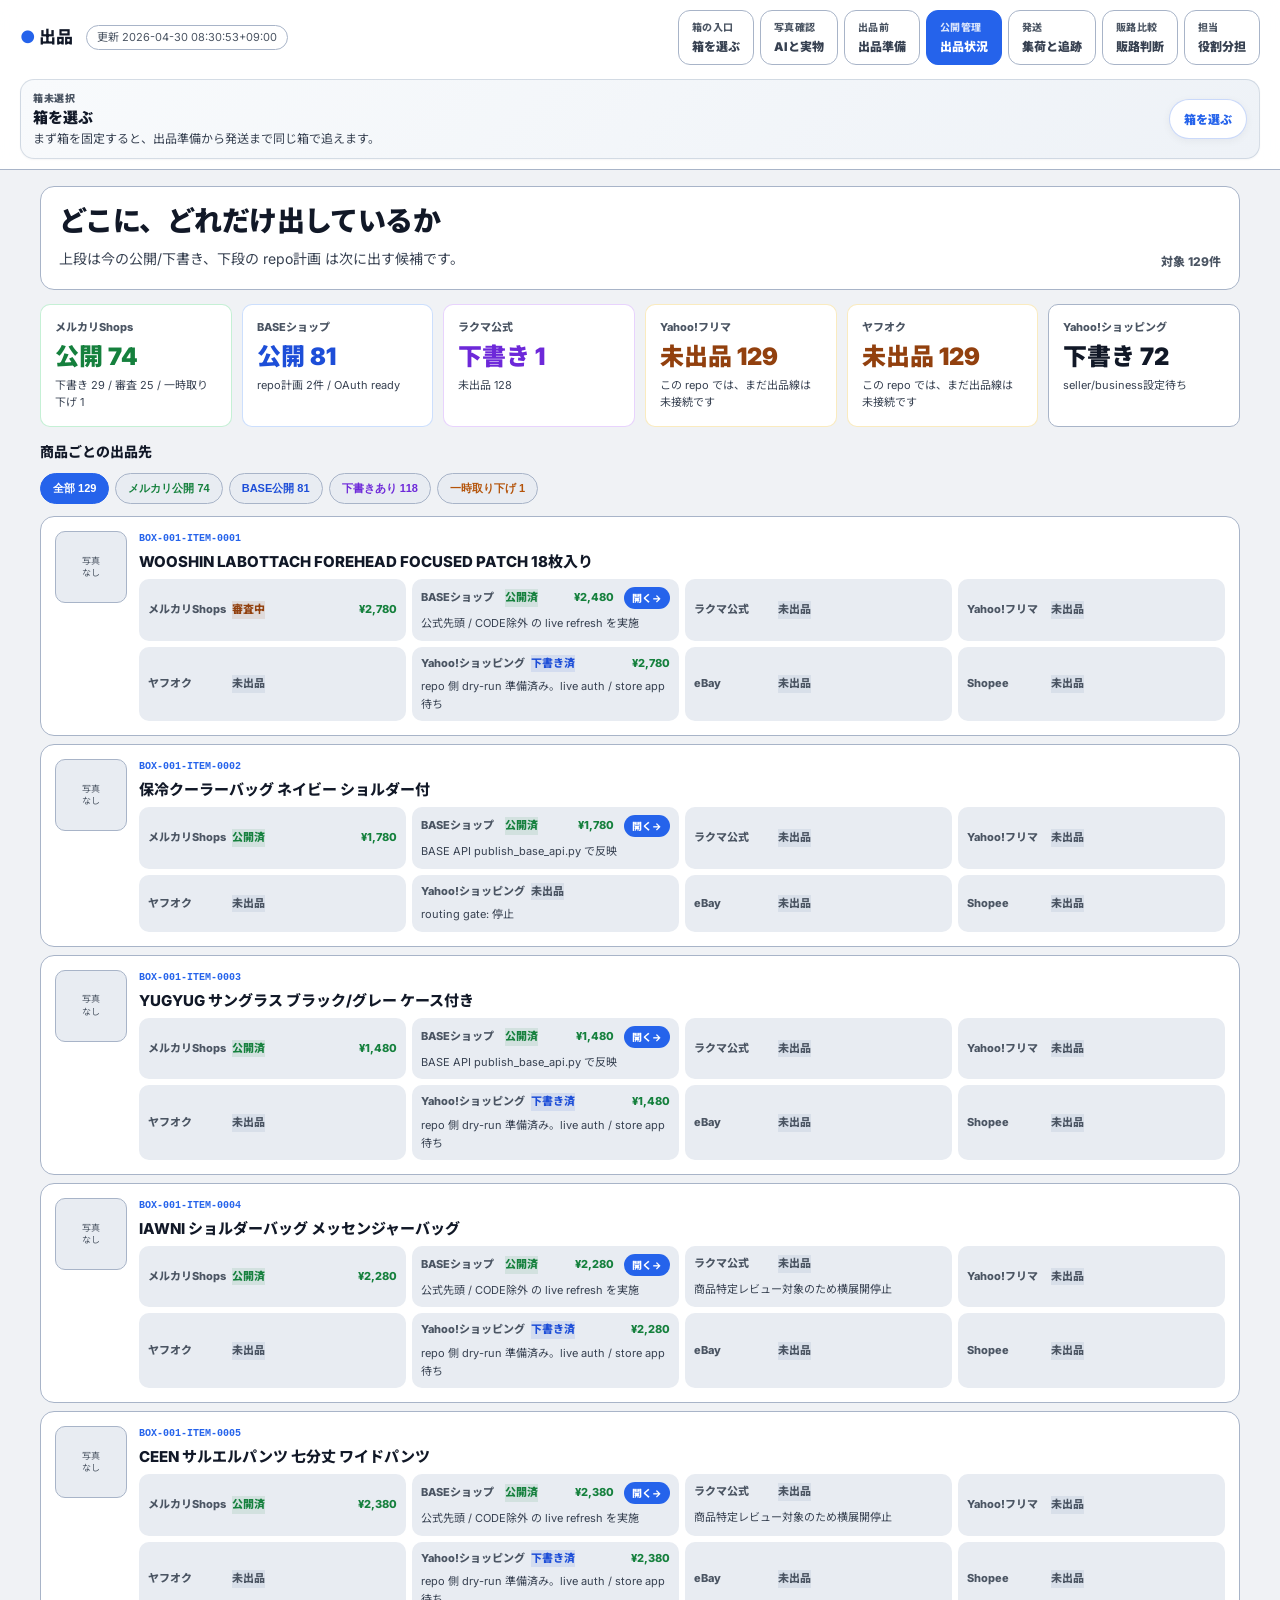
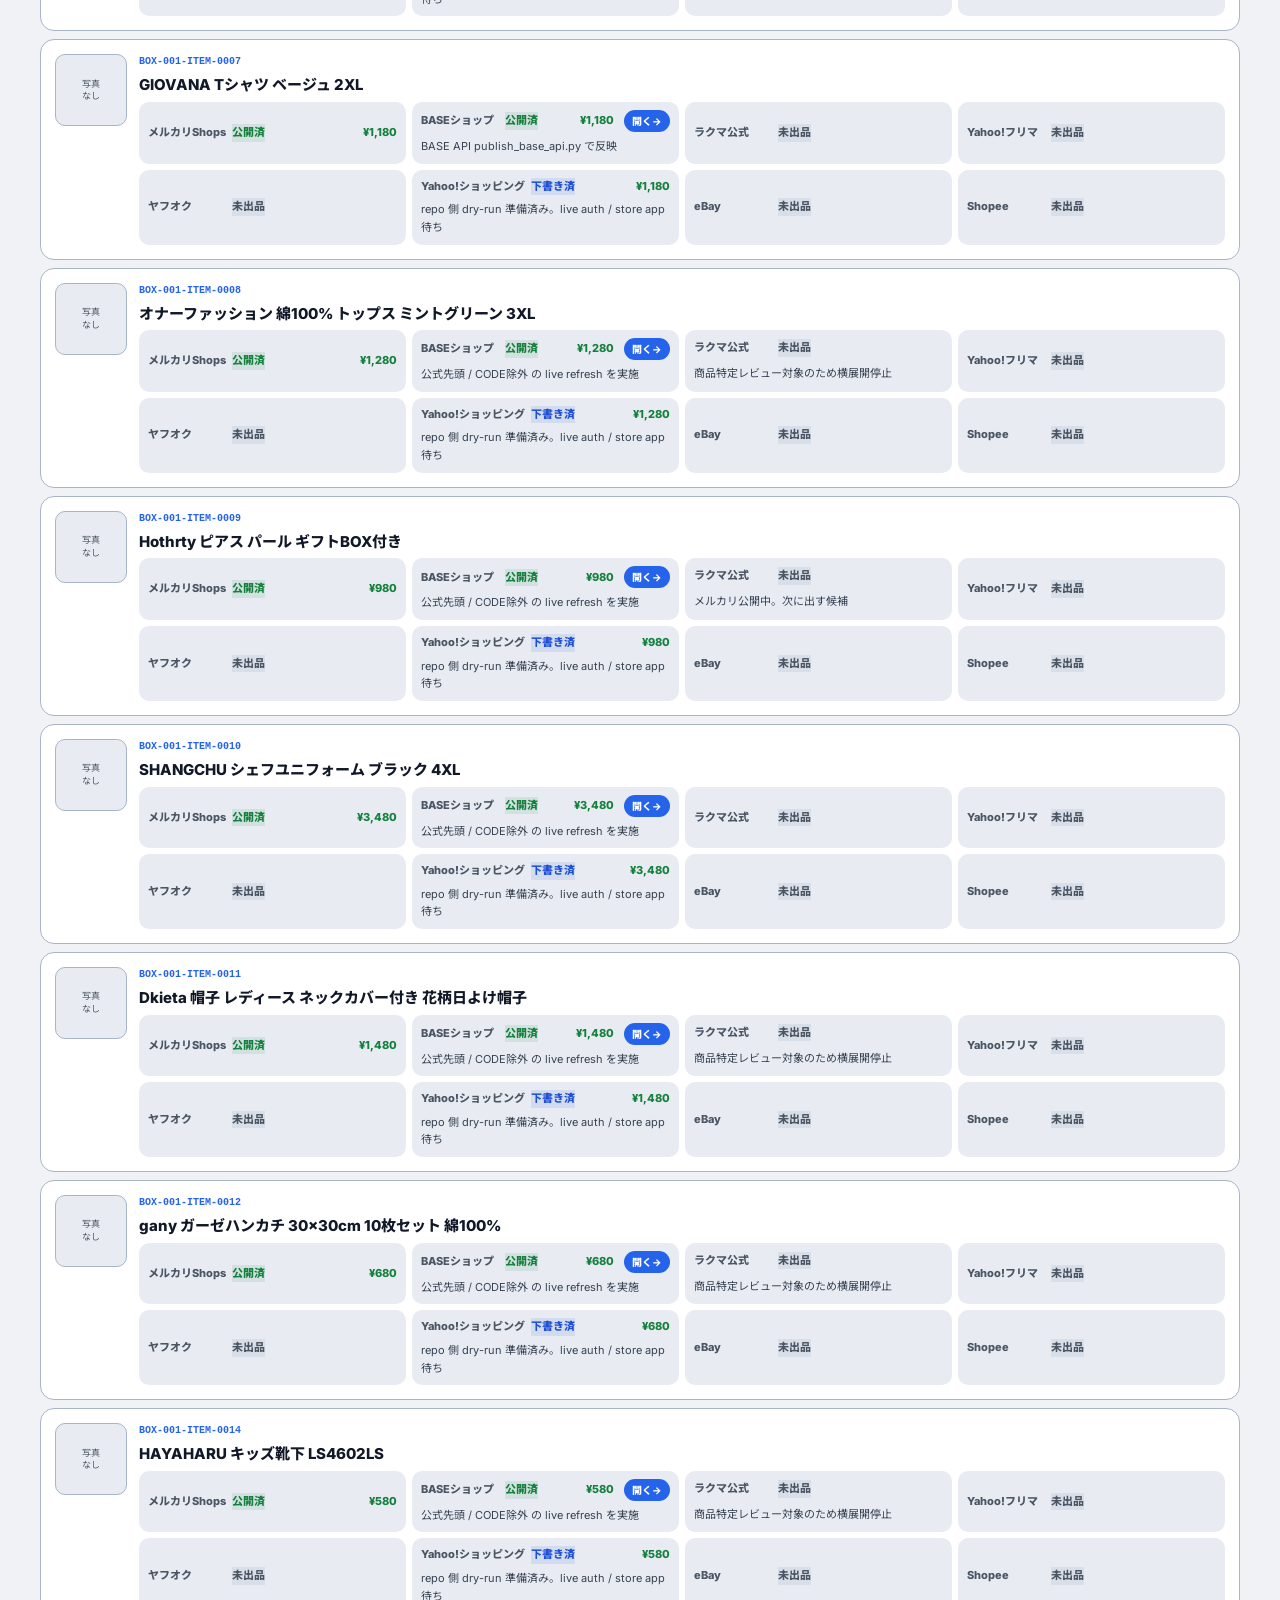
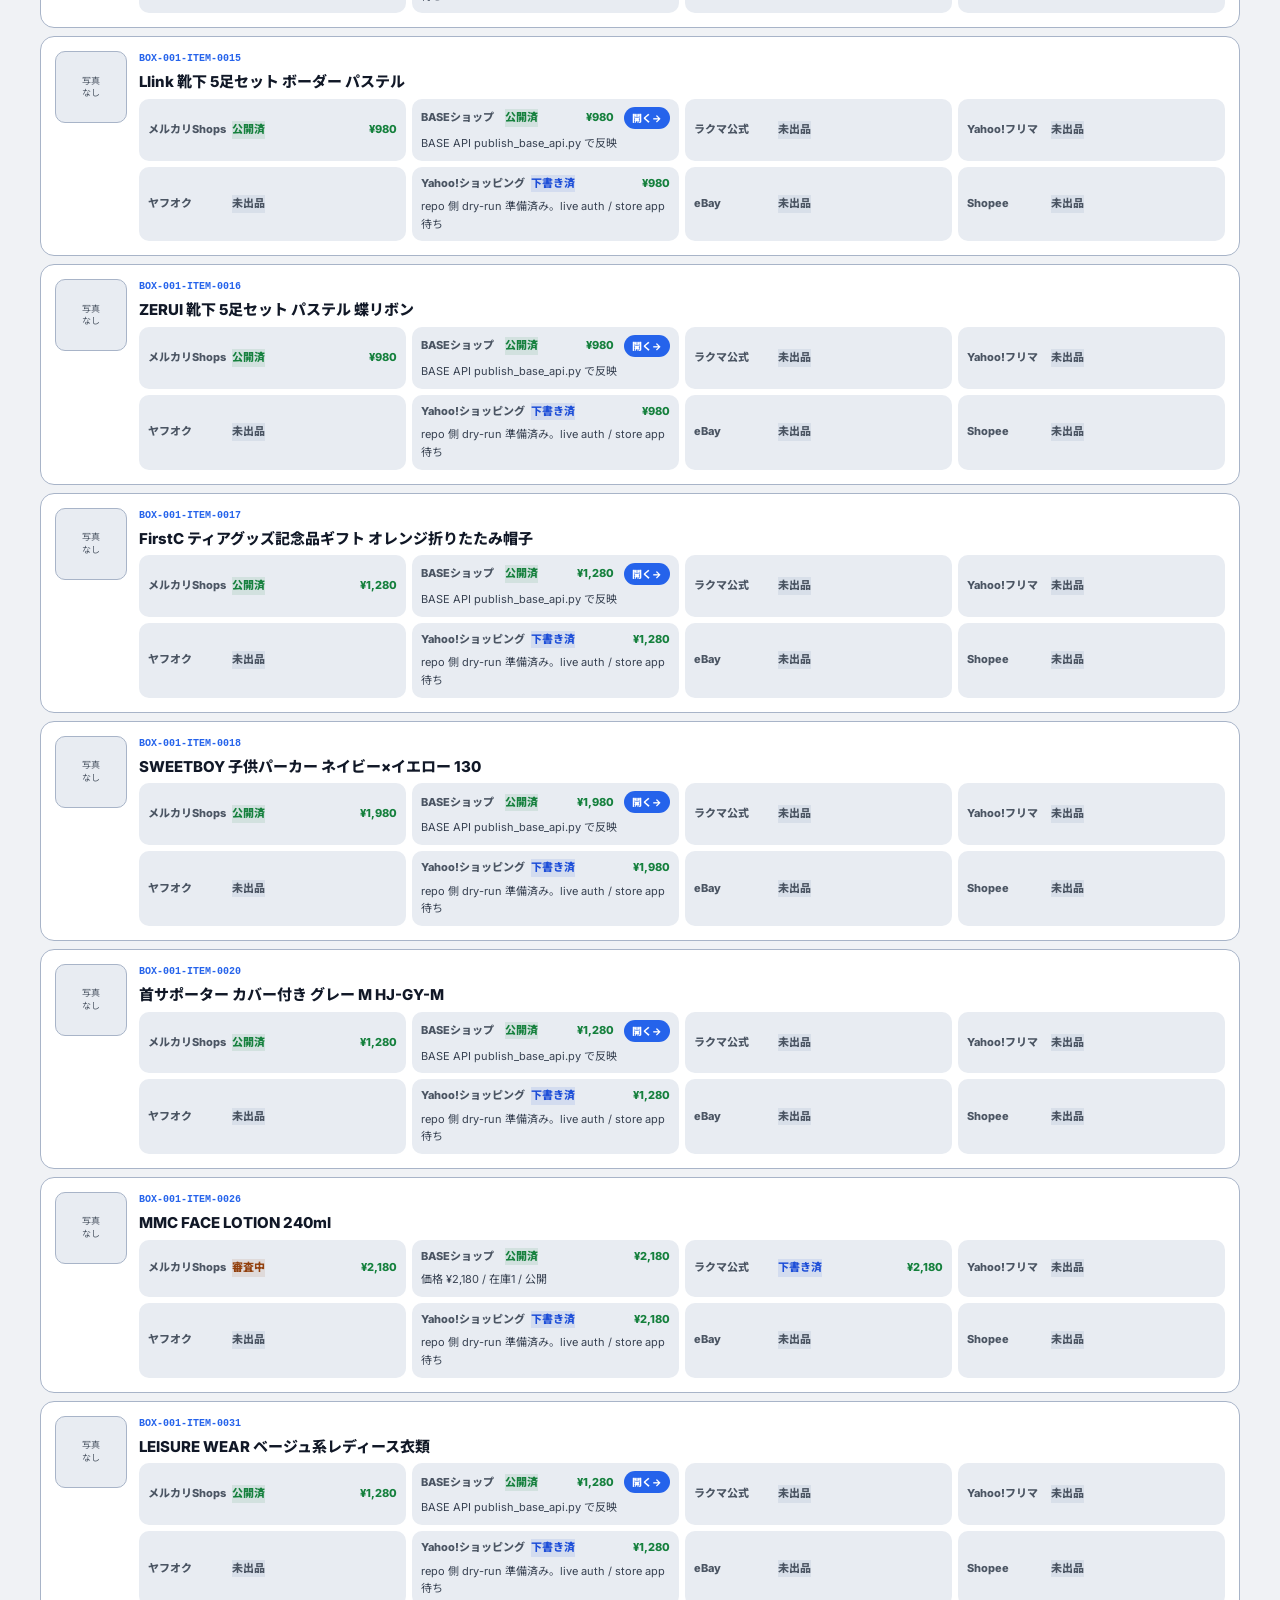
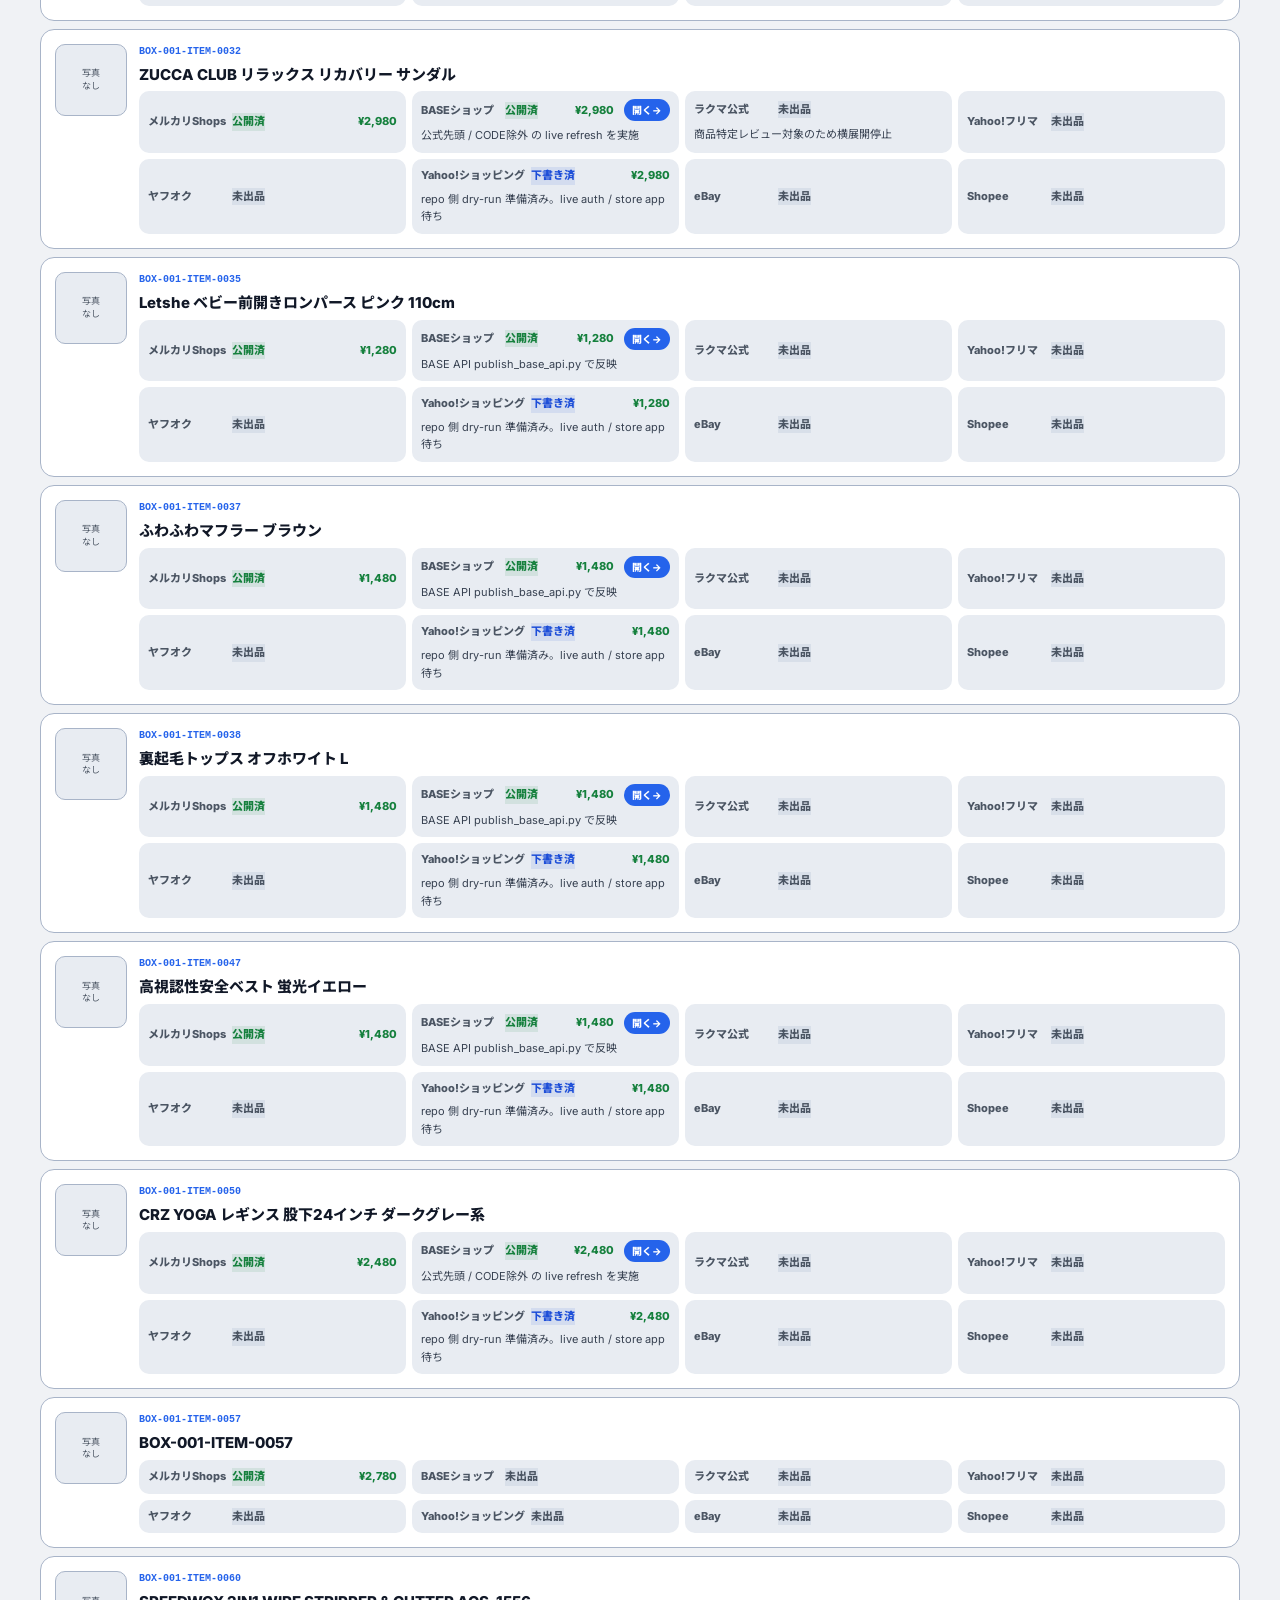
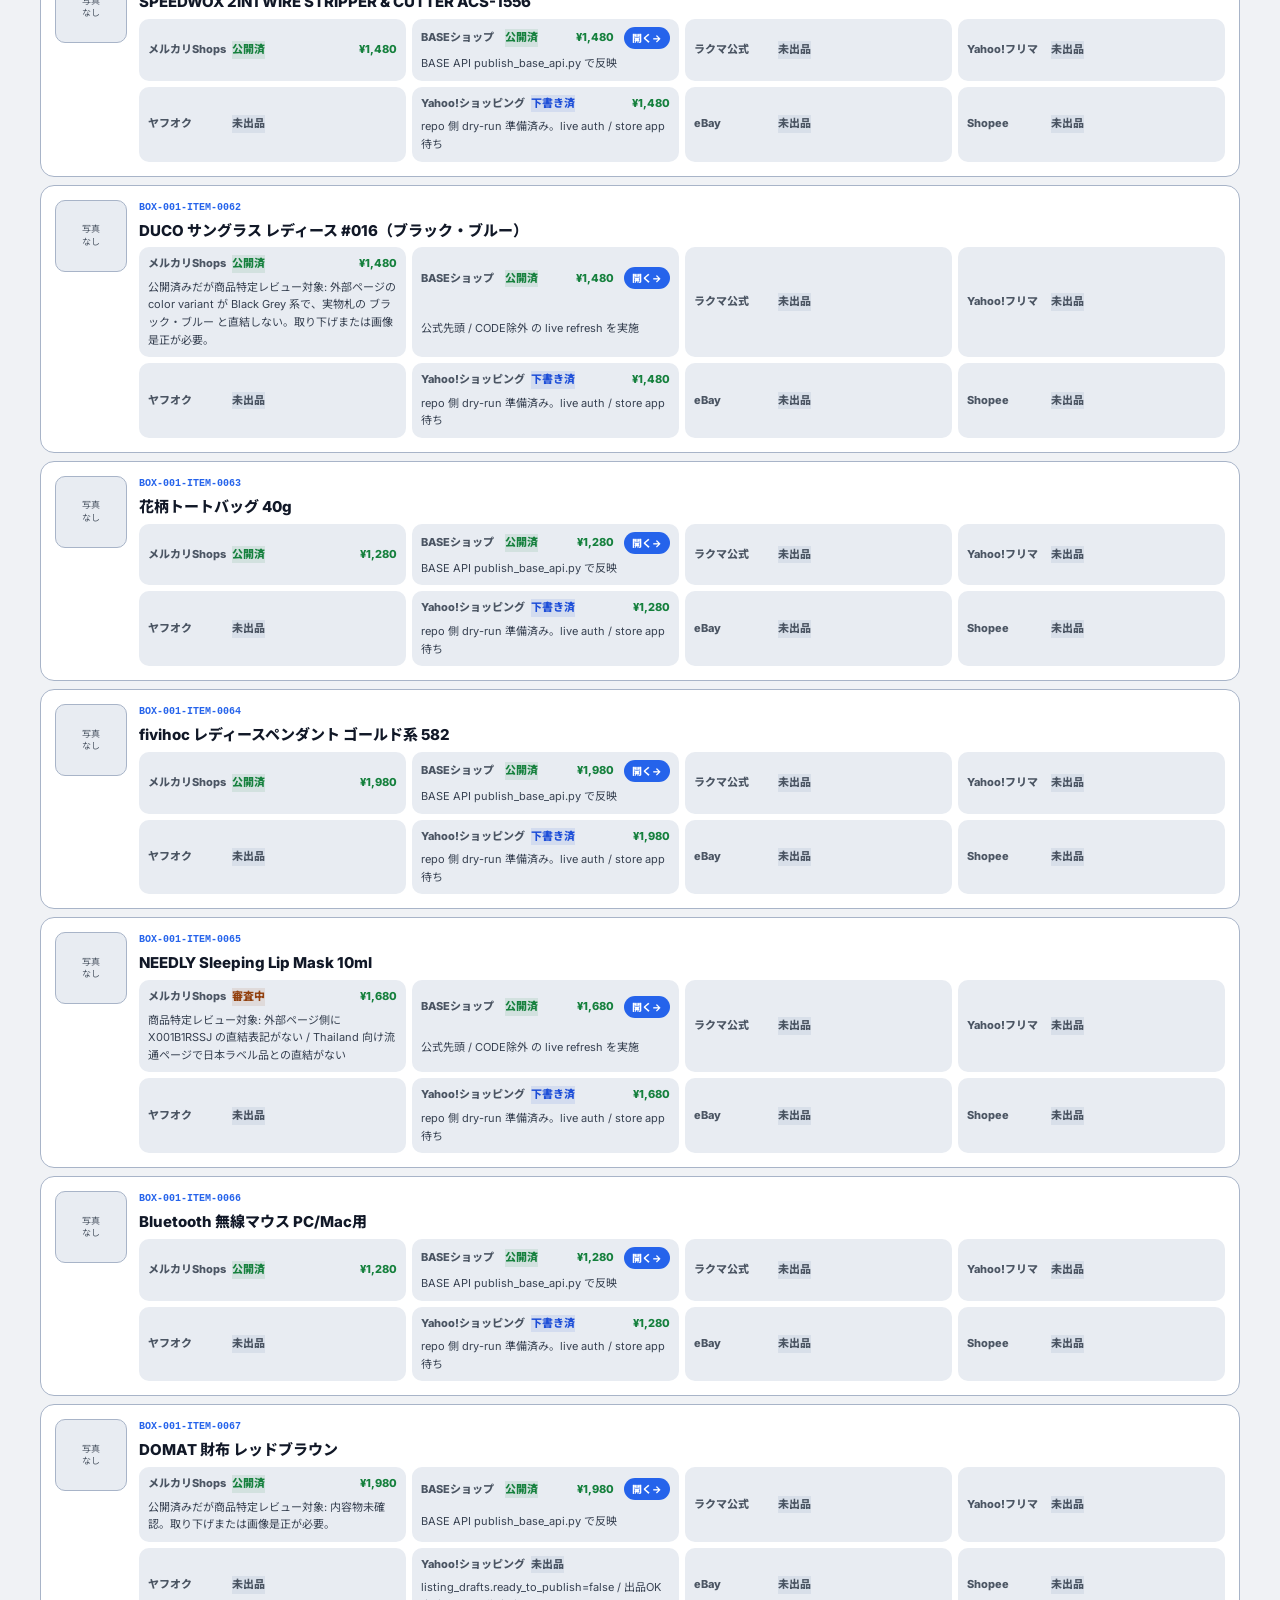
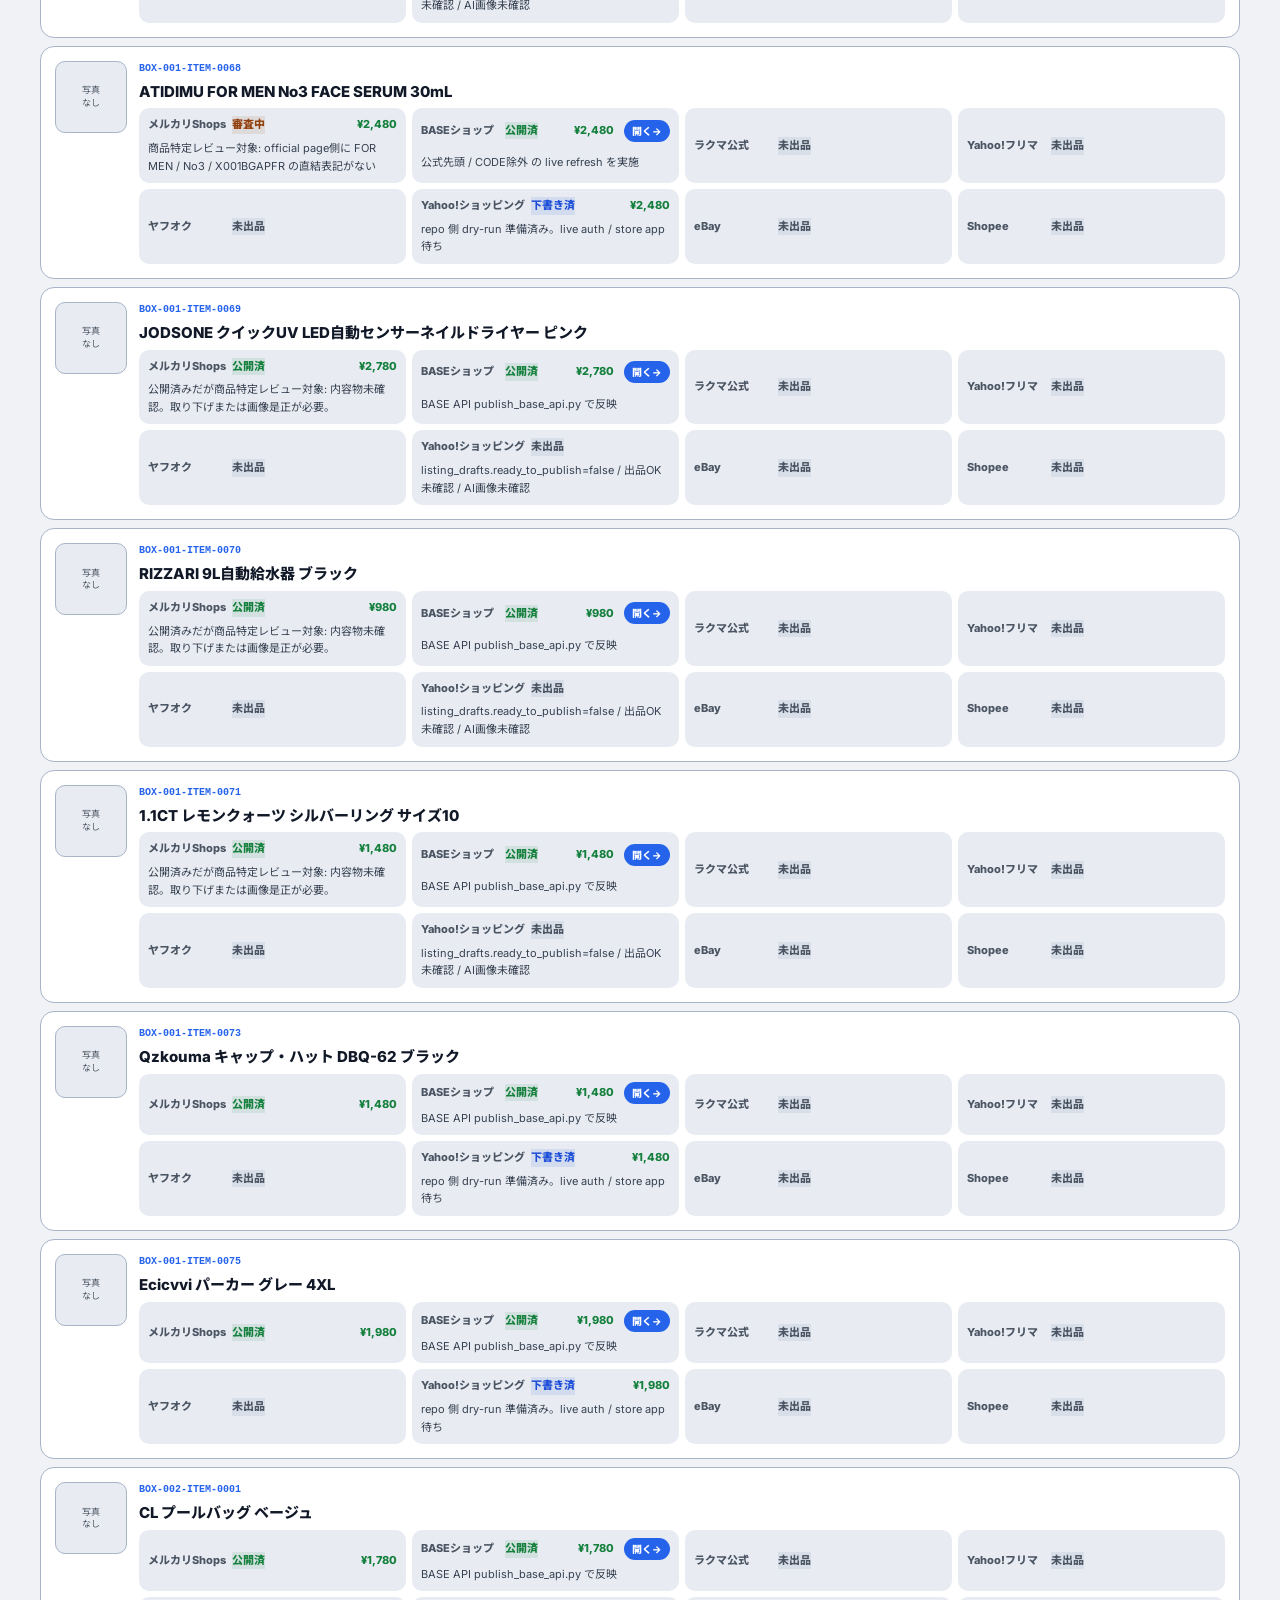
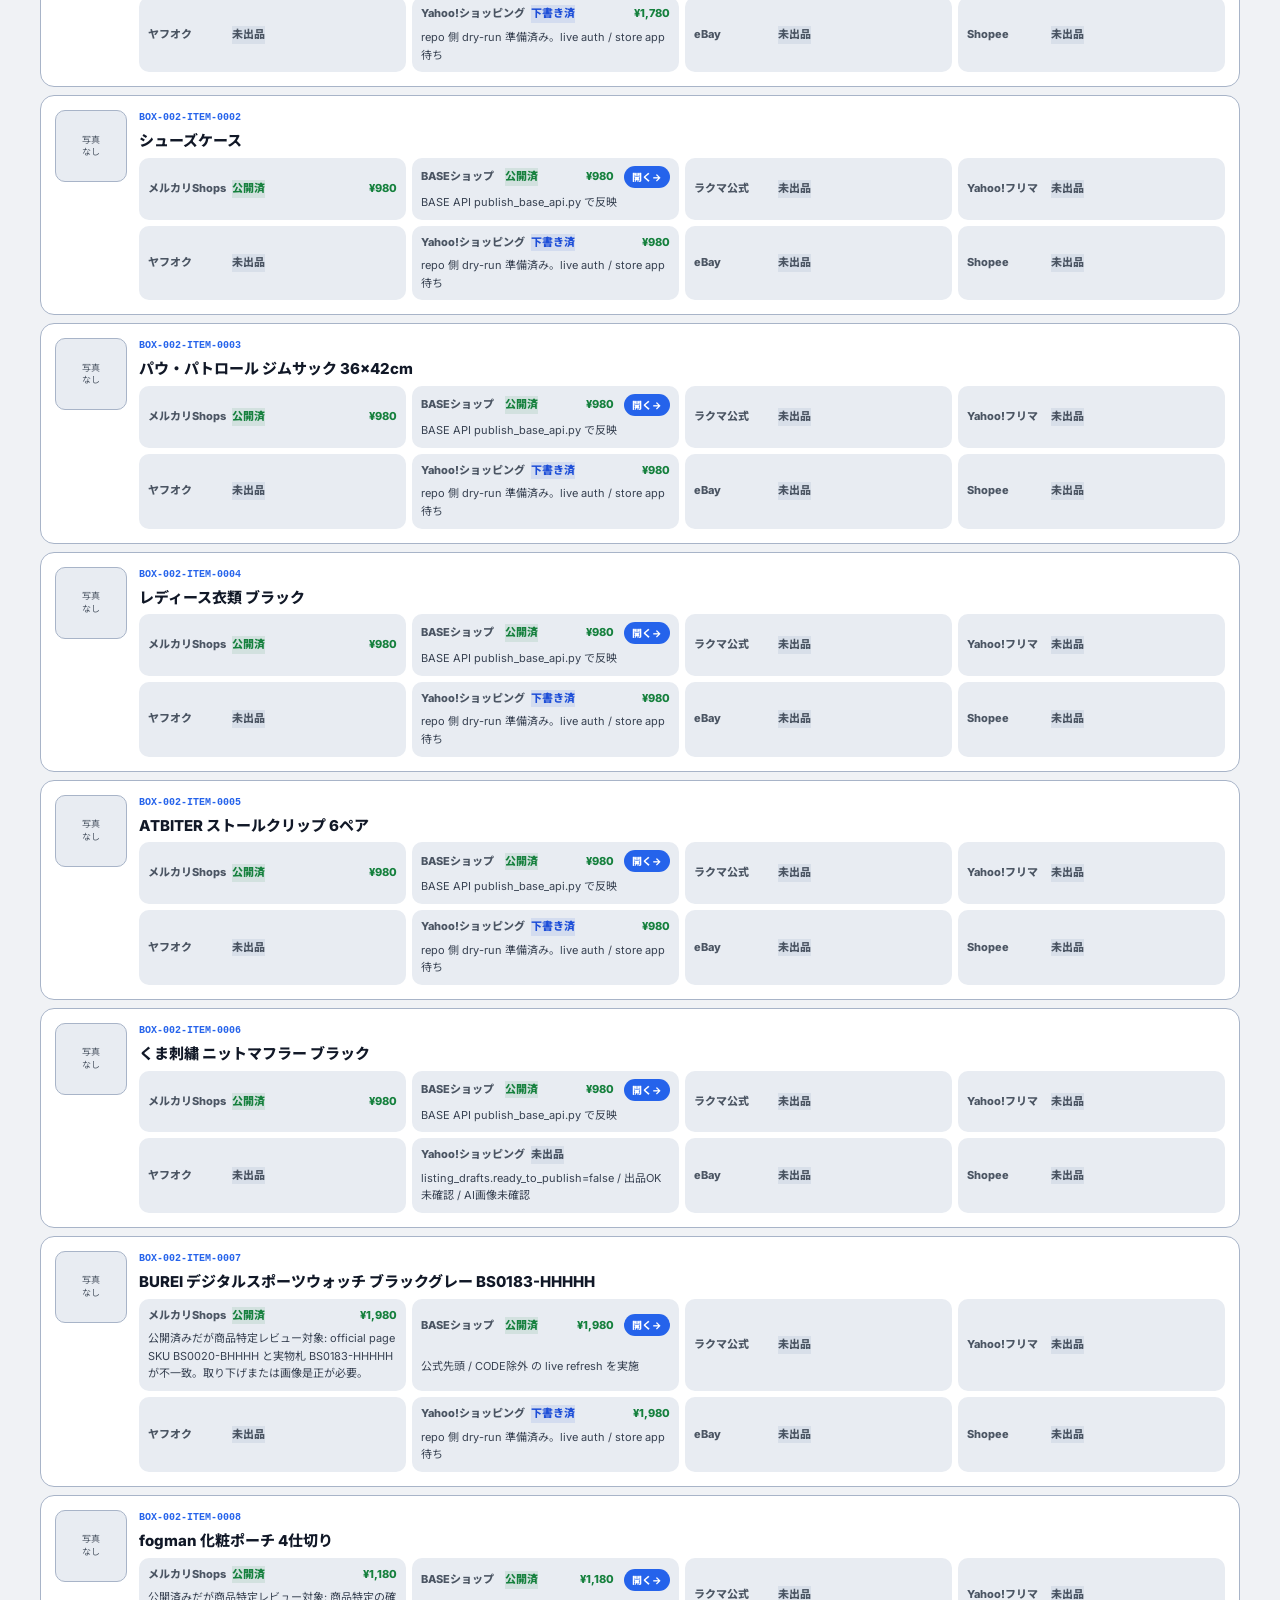
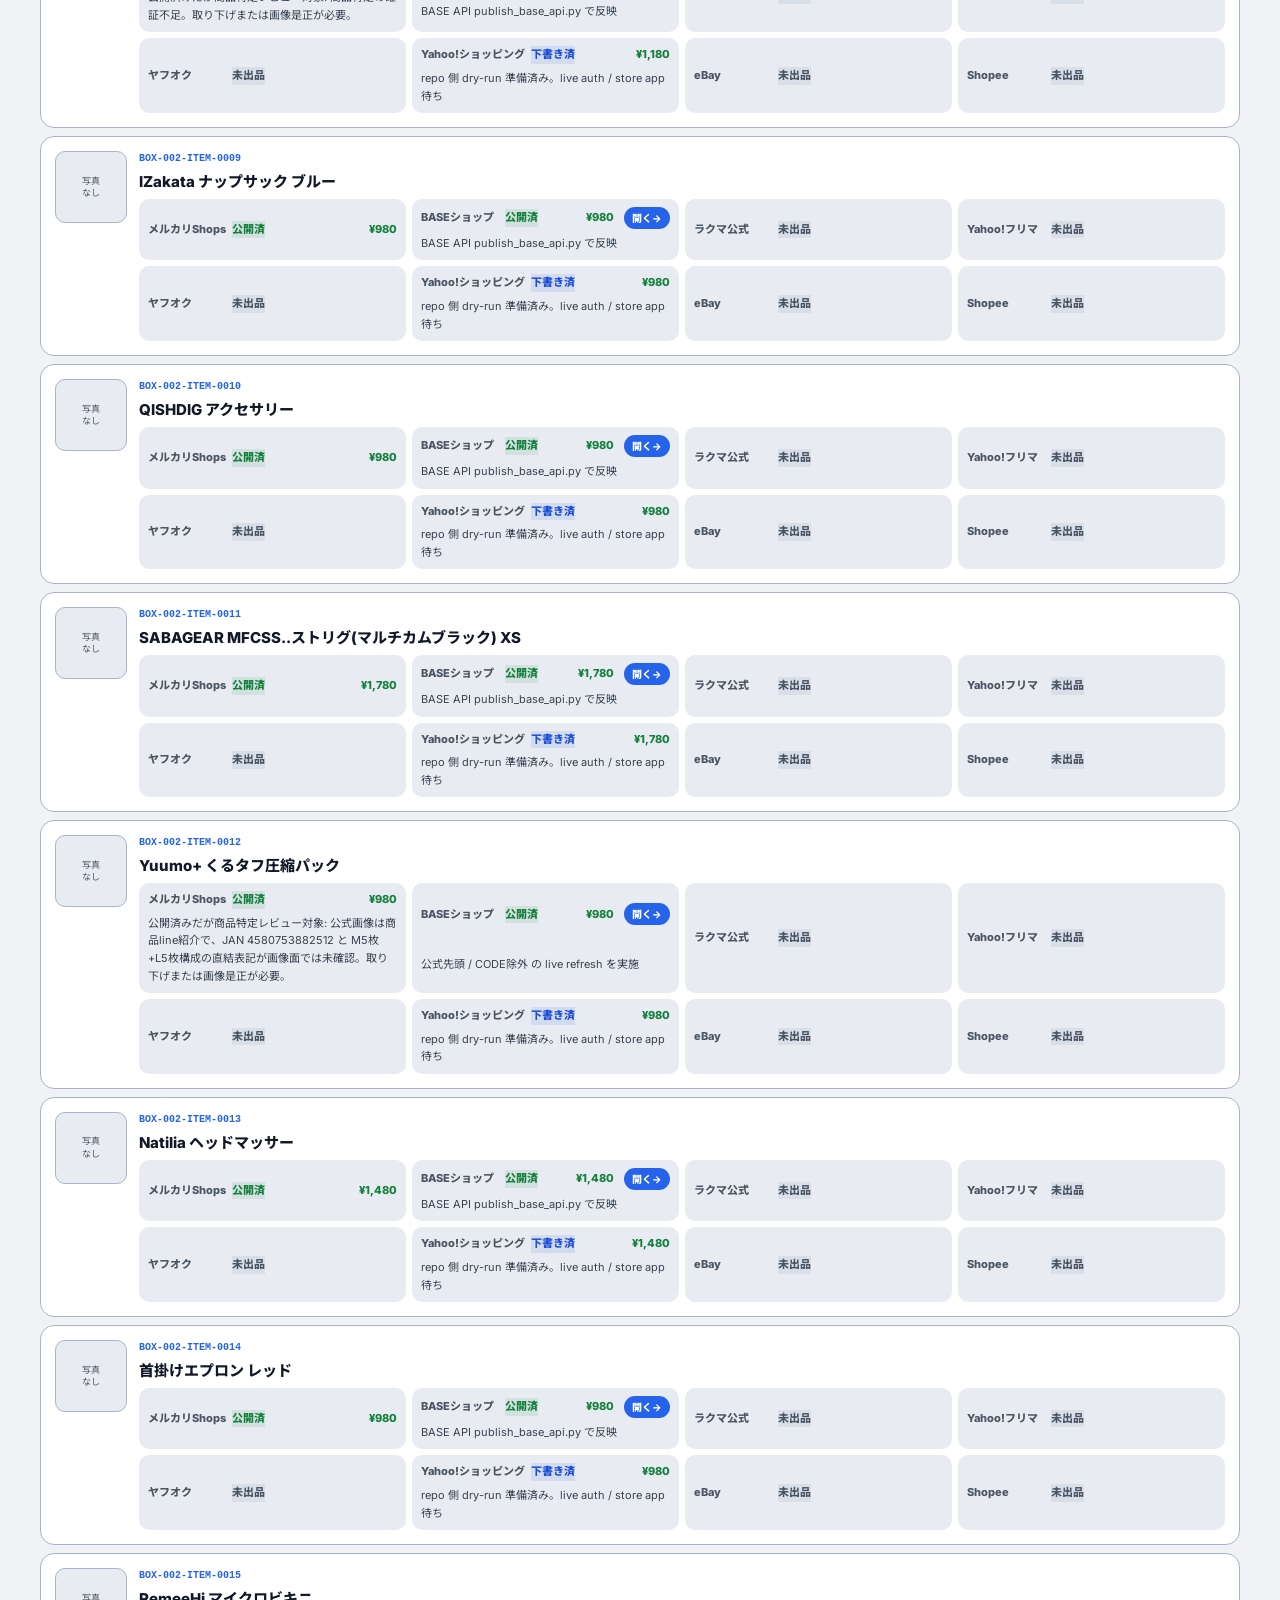
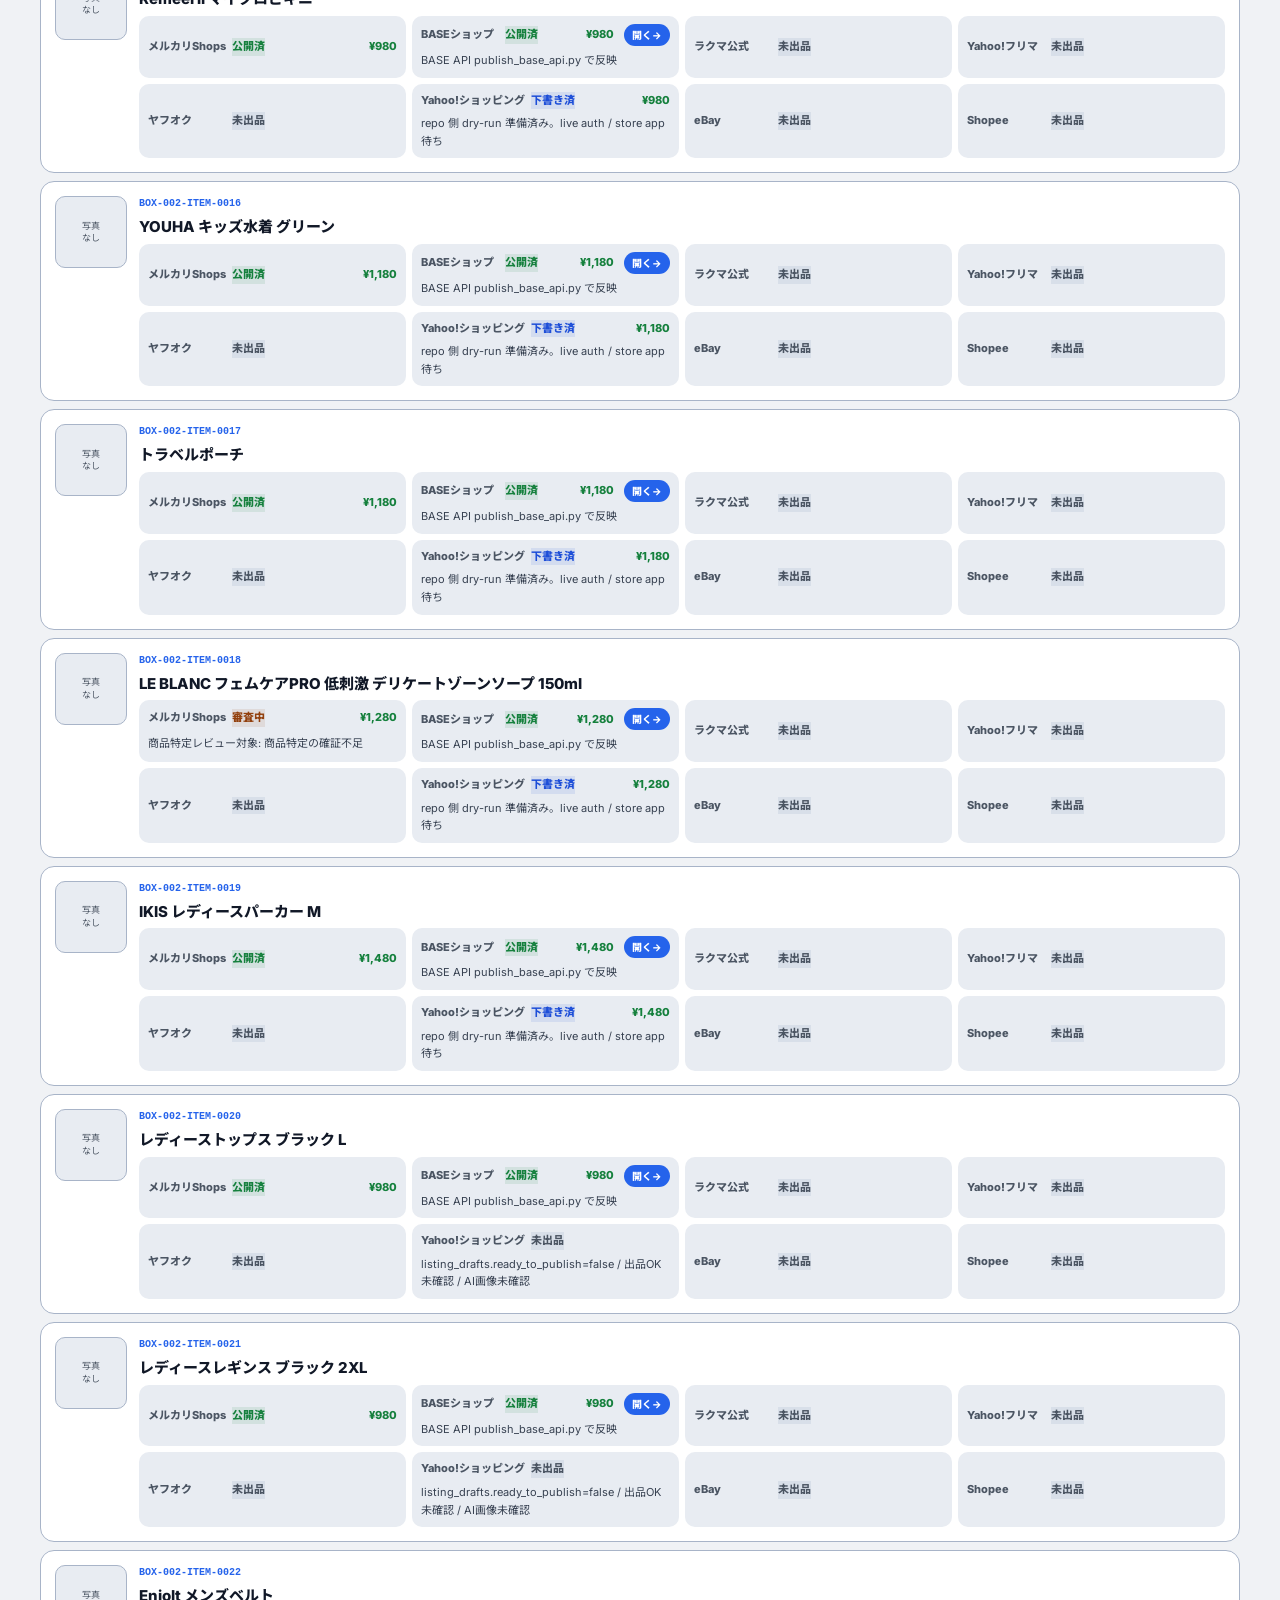
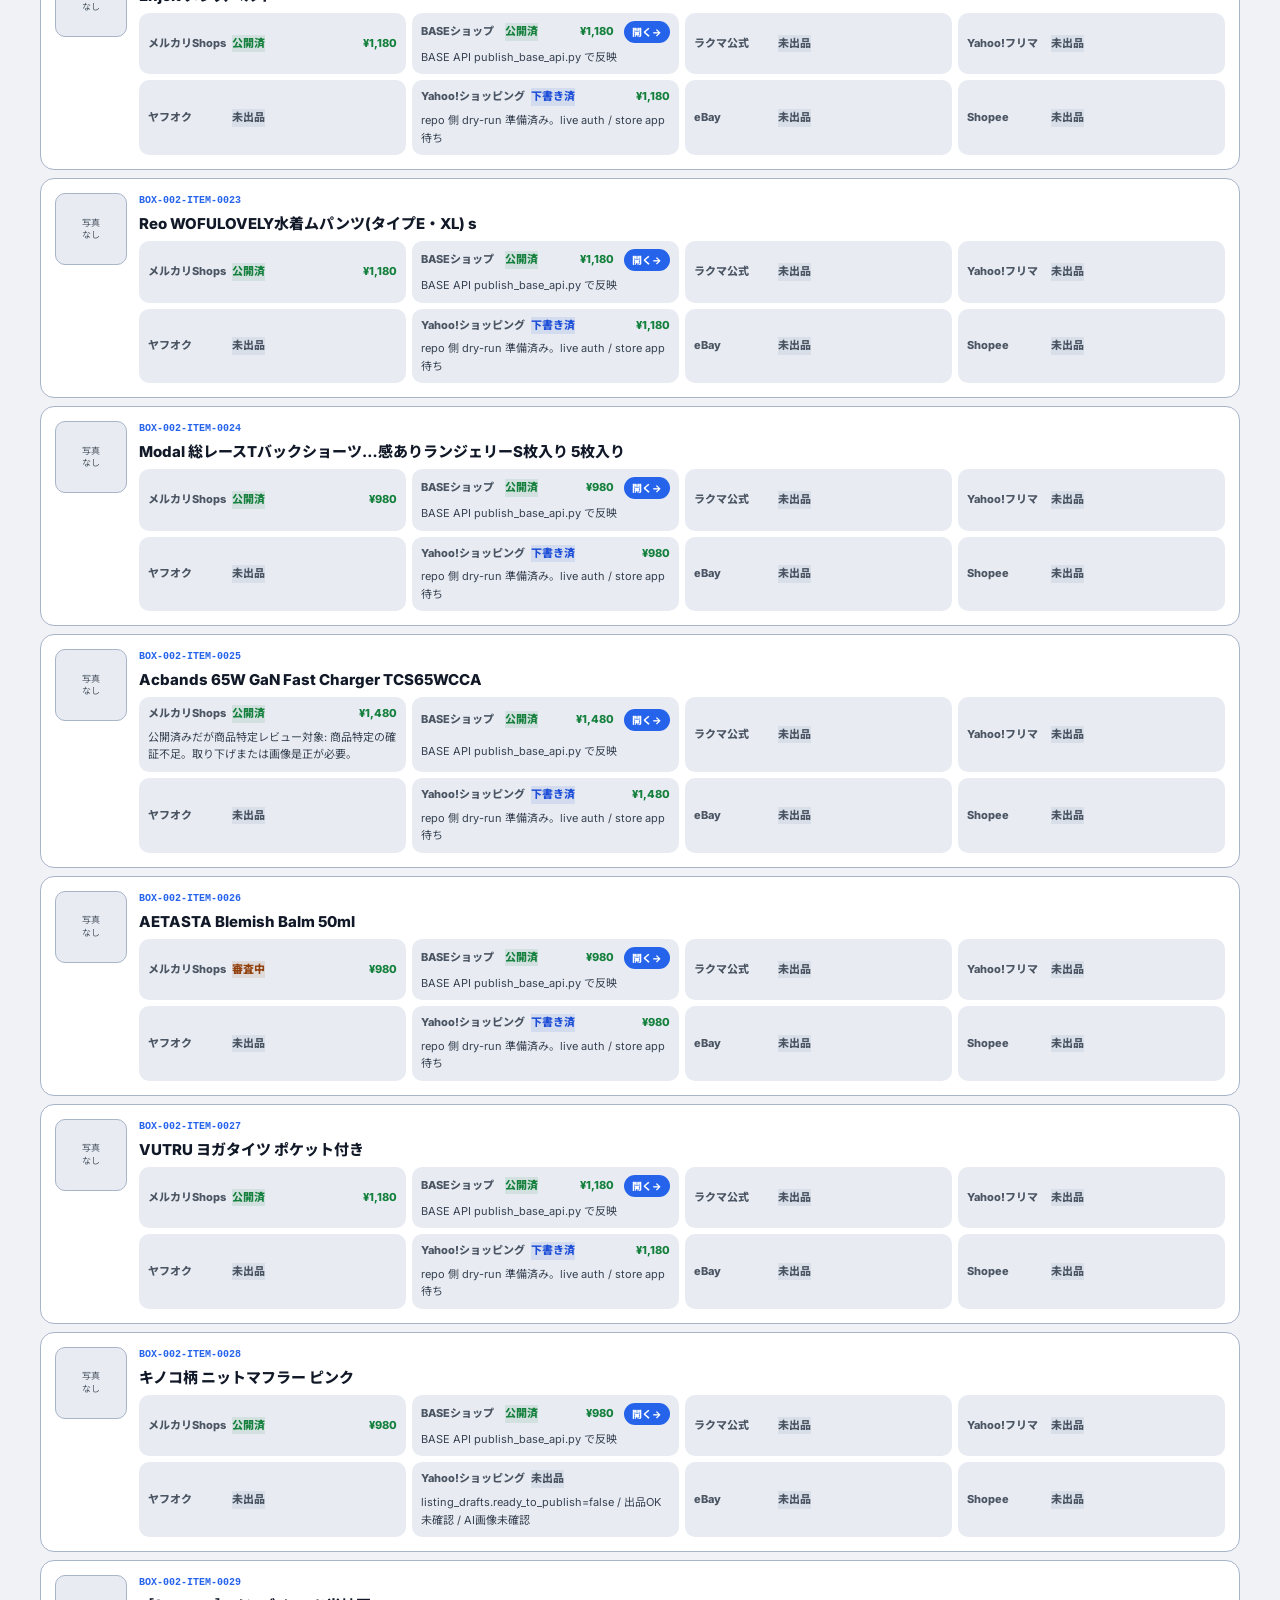
==== commit a16f7d02: "Refresh published channel snapshots Align public UI with BASE stale-url correction and latest channe" ====
--- a/channel_listings.html
+++ b/channel_listings.html
@@ -130,7 +130,7 @@
 <body>
   <header class="hq-header">
     <h1><span class="dot">●</span> 出品</h1>
-    <span class="hq-fresh">更新 2026-04-30 08:19:44+09:00</span>
+    <span class="hq-fresh">更新 2026-04-30 08:30:53+09:00</span>
   </header>
   <div class="hq-wrap">
     <section class="cl-hero">
@@ -142,14 +142,14 @@
     </section>
 
     <div class="cl-summary-grid">
-      <div class="cl-summary-card green"><div class="cl-summary-name">メルカリShops</div><div class="cl-summary-headline">公開 74</div><div class="cl-summary-detail">下書き 29 / 審査 25 / 一時取り下げ 1</div></div><div class="cl-summary-card blue"><div class="cl-summary-name">BASEショップ</div><div class="cl-summary-headline">公開 82</div><div class="cl-summary-detail">repo計画 2件 / OAuth ready</div></div><div class="cl-summary-card purple"><div class="cl-summary-name">ラクマ公式</div><div class="cl-summary-headline">下書き 1</div><div class="cl-summary-detail">未出品 128</div></div><div class="cl-summary-card yellow"><div class="cl-summary-name">Yahoo!フリマ</div><div class="cl-summary-headline">未出品 129</div><div class="cl-summary-detail">この repo では、まだ出品線は未接続です</div></div><div class="cl-summary-card yellow"><div class="cl-summary-name">ヤフオク</div><div class="cl-summary-headline">未出品 129</div><div class="cl-summary-detail">この repo では、まだ出品線は未接続です</div></div><div class="cl-summary-card gray"><div class="cl-summary-name">Yahoo!ショッピング</div><div class="cl-summary-headline">下書き 72</div><div class="cl-summary-detail">seller/business設定待ち</div></div>
+      <div class="cl-summary-card green"><div class="cl-summary-name">メルカリShops</div><div class="cl-summary-headline">公開 74</div><div class="cl-summary-detail">下書き 29 / 審査 25 / 一時取り下げ 1</div></div><div class="cl-summary-card blue"><div class="cl-summary-name">BASEショップ</div><div class="cl-summary-headline">公開 81</div><div class="cl-summary-detail">repo計画 2件 / OAuth ready</div></div><div class="cl-summary-card purple"><div class="cl-summary-name">ラクマ公式</div><div class="cl-summary-headline">下書き 1</div><div class="cl-summary-detail">未出品 128</div></div><div class="cl-summary-card yellow"><div class="cl-summary-name">Yahoo!フリマ</div><div class="cl-summary-headline">未出品 129</div><div class="cl-summary-detail">この repo では、まだ出品線は未接続です</div></div><div class="cl-summary-card yellow"><div class="cl-summary-name">ヤフオク</div><div class="cl-summary-headline">未出品 129</div><div class="cl-summary-detail">この repo では、まだ出品線は未接続です</div></div><div class="cl-summary-card gray"><div class="cl-summary-name">Yahoo!ショッピング</div><div class="cl-summary-headline">下書き 72</div><div class="cl-summary-detail">seller/business設定待ち</div></div>
     </div>
 
     <div class="cl-section-title">商品ごとの出品先</div>
     <div class="filter-bar">
       <button class="filter-btn active" data-filter="all">全部 129</button>
       <button class="filter-btn" data-filter="mercari_published" style="color:var(--green)">メルカリ公開 74</button>
-      <button class="filter-btn" data-filter="base_published" style="color:var(--blue)">BASE公開 82</button>
+      <button class="filter-btn" data-filter="base_published" style="color:var(--blue)">BASE公開 81</button>
       <button class="filter-btn" data-filter="draft" style="color:var(--purple)">下書きあり 118</button>
       <button class="filter-btn" data-filter="paused" style="color:var(--orange)">一時取り下げ 1</button>
     </div>
@@ -159,7 +159,7 @@
   <div class="cl-info">
     <div class="cl-id">BOX-001-ITEM-0001</div>
     <div class="cl-name">WOOSHIN LABOTTACH FOREHEAD FOCUSED PATCH 18枚入り</div>
-    <div class="cl-channels"><div class="cl-ch"><span class="cl-ch-label">メルカリShops</span><span class="cl-ch-status b-yellow">審査中</span><span class="cl-ch-price">¥2,780</span></div><div class="cl-ch" title="2026-04-30 BASE live image refresh: 公式系画像を先頭へ更新"><span class="cl-ch-label">BASEショップ</span><span class="cl-ch-status b-green">公開済</span><span class="cl-ch-price">¥2,480</span><a class="cl-ch-action" href="https://ddmerch.base.shop/items/141969317" target="_blank" rel="noopener">開く→</a><span class="cl-ch-note">2026-04-30 BASE live image refresh: 公式系画像を先頭へ更新</span></div><div class="cl-ch"><span class="cl-ch-label">ラクマ公式</span><span class="cl-ch-status b-gray">未出品</span></div><div class="cl-ch"><span class="cl-ch-label">Yahoo!フリマ</span><span class="cl-ch-status b-gray">未出品</span></div><div class="cl-ch"><span class="cl-ch-label">ヤフオク</span><span class="cl-ch-status b-gray">未出品</span></div><div class="cl-ch" title="repo 側 dry-run 準備済み。live auth / store app 待ち"><span class="cl-ch-label">Yahoo!ショッピング</span><span class="cl-ch-status b-blue">下書き済</span><span class="cl-ch-price">¥2,780</span><span class="cl-ch-note">repo 側 dry-run 準備済み。live auth / store app 待ち</span></div><div class="cl-ch"><span class="cl-ch-label">eBay</span><span class="cl-ch-status b-gray">未出品</span></div><div class="cl-ch"><span class="cl-ch-label">Shopee</span><span class="cl-ch-status b-gray">未出品</span></div></div>
+    <div class="cl-channels"><div class="cl-ch"><span class="cl-ch-label">メルカリShops</span><span class="cl-ch-status b-yellow">審査中</span><span class="cl-ch-price">¥2,780</span></div><div class="cl-ch" title="公式先頭 / CODE除外 の live refresh を実施"><span class="cl-ch-label">BASEショップ</span><span class="cl-ch-status b-green">公開済</span><span class="cl-ch-price">¥2,480</span><a class="cl-ch-action" href="https://ddmerch.base.shop/items/141969317" target="_blank" rel="noopener">開く→</a><span class="cl-ch-note">公式先頭 / CODE除外 の live refresh を実施</span></div><div class="cl-ch"><span class="cl-ch-label">ラクマ公式</span><span class="cl-ch-status b-gray">未出品</span></div><div class="cl-ch"><span class="cl-ch-label">Yahoo!フリマ</span><span class="cl-ch-status b-gray">未出品</span></div><div class="cl-ch"><span class="cl-ch-label">ヤフオク</span><span class="cl-ch-status b-gray">未出品</span></div><div class="cl-ch" title="repo 側 dry-run 準備済み。live auth / store app 待ち"><span class="cl-ch-label">Yahoo!ショッピング</span><span class="cl-ch-status b-blue">下書き済</span><span class="cl-ch-price">¥2,780</span><span class="cl-ch-note">repo 側 dry-run 準備済み。live auth / store app 待ち</span></div><div class="cl-ch"><span class="cl-ch-label">eBay</span><span class="cl-ch-status b-gray">未出品</span></div><div class="cl-ch"><span class="cl-ch-label">Shopee</span><span class="cl-ch-status b-gray">未出品</span></div></div>
   </div>
 </div><div class="cl-card" data-mercari-published="1" data-base-published="1" data-paused="0" data-draft="0">
   <div class="cl-photo-wrap"><img class="cl-photo" src="https://macbook-pro-m4.tail8c523e.ts.net:8447/merch/zero-cost/assets/intake/BOX-001-ITEM-0002/01_FRONT_IMG_4827.jpg" alt="" loading="lazy" onerror="this.style.display='none';this.nextElementSibling.style.display='flex'"><div class="cl-photo-placeholder" style="display:none">写真<br>なし</div></div>
@@ -180,14 +180,14 @@
   <div class="cl-info">
     <div class="cl-id">BOX-001-ITEM-0004</div>
     <div class="cl-name">IAWNI ショルダーバッグ メッセンジャーバッグ</div>
-    <div class="cl-channels"><div class="cl-ch"><span class="cl-ch-label">メルカリShops</span><span class="cl-ch-status b-green">公開済</span><span class="cl-ch-price">¥2,280</span></div><div class="cl-ch" title="BASE API publish_base_api.py で反映"><span class="cl-ch-label">BASEショップ</span><span class="cl-ch-status b-green">公開済</span><span class="cl-ch-price">¥2,280</span><a class="cl-ch-action" href="https://ddmerch.base.shop/items/142674881" target="_blank" rel="noopener">開く→</a><span class="cl-ch-note">BASE API publish_base_api.py で反映</span></div><div class="cl-ch" title="商品特定レビュー対象のため横展開停止"><span class="cl-ch-label">ラクマ公式</span><span class="cl-ch-status b-gray">未出品</span><span class="cl-ch-note">商品特定レビュー対象のため横展開停止</span></div><div class="cl-ch"><span class="cl-ch-label">Yahoo!フリマ</span><span class="cl-ch-status b-gray">未出品</span></div><div class="cl-ch"><span class="cl-ch-label">ヤフオク</span><span class="cl-ch-status b-gray">未出品</span></div><div class="cl-ch" title="repo 側 dry-run 準備済み。live auth / store app 待ち"><span class="cl-ch-label">Yahoo!ショッピング</span><span class="cl-ch-status b-blue">下書き済</span><span class="cl-ch-price">¥2,280</span><span class="cl-ch-note">repo 側 dry-run 準備済み。live auth / store app 待ち</span></div><div class="cl-ch"><span class="cl-ch-label">eBay</span><span class="cl-ch-status b-gray">未出品</span></div><div class="cl-ch"><span class="cl-ch-label">Shopee</span><span class="cl-ch-status b-gray">未出品</span></div></div>
+    <div class="cl-channels"><div class="cl-ch"><span class="cl-ch-label">メルカリShops</span><span class="cl-ch-status b-green">公開済</span><span class="cl-ch-price">¥2,280</span></div><div class="cl-ch" title="公式先頭 / CODE除外 の live refresh を実施"><span class="cl-ch-label">BASEショップ</span><span class="cl-ch-status b-green">公開済</span><span class="cl-ch-price">¥2,280</span><a class="cl-ch-action" href="https://ddmerch.base.shop/items/142674881" target="_blank" rel="noopener">開く→</a><span class="cl-ch-note">公式先頭 / CODE除外 の live refresh を実施</span></div><div class="cl-ch" title="商品特定レビュー対象のため横展開停止"><span class="cl-ch-label">ラクマ公式</span><span class="cl-ch-status b-gray">未出品</span><span class="cl-ch-note">商品特定レビュー対象のため横展開停止</span></div><div class="cl-ch"><span class="cl-ch-label">Yahoo!フリマ</span><span class="cl-ch-status b-gray">未出品</span></div><div class="cl-ch"><span class="cl-ch-label">ヤフオク</span><span class="cl-ch-status b-gray">未出品</span></div><div class="cl-ch" title="repo 側 dry-run 準備済み。live auth / store app 待ち"><span class="cl-ch-label">Yahoo!ショッピング</span><span class="cl-ch-status b-blue">下書き済</span><span class="cl-ch-price">¥2,280</span><span class="cl-ch-note">repo 側 dry-run 準備済み。live auth / store app 待ち</span></div><div class="cl-ch"><span class="cl-ch-label">eBay</span><span class="cl-ch-status b-gray">未出品</span></div><div class="cl-ch"><span class="cl-ch-label">Shopee</span><span class="cl-ch-status b-gray">未出品</span></div></div>
   </div>
 </div><div class="cl-card" data-mercari-published="1" data-base-published="1" data-paused="0" data-draft="1">
   <div class="cl-photo-wrap"><img class="cl-photo" src="https://macbook-pro-m4.tail8c523e.ts.net:8447/merch/zero-cost/assets/official_images/BOX-001-ITEM-0005_official_1.jpg" alt="" loading="lazy" onerror="this.style.display='none';this.nextElementSibling.style.display='flex'"><div class="cl-photo-placeholder" style="display:none">写真<br>なし</div></div>
   <div class="cl-info">
     <div class="cl-id">BOX-001-ITEM-0005</div>
     <div class="cl-name">CEEN サルエルパンツ 七分丈 ワイドパンツ</div>
-    <div class="cl-channels"><div class="cl-ch"><span class="cl-ch-label">メルカリShops</span><span class="cl-ch-status b-green">公開済</span><span class="cl-ch-price">¥2,380</span></div><div class="cl-ch" title="BASE API publish_base_api.py で反映"><span class="cl-ch-label">BASEショップ</span><span class="cl-ch-status b-green">公開済</span><span class="cl-ch-price">¥2,380</span><a class="cl-ch-action" href="https://ddmerch.base.shop/items/142674419" target="_blank" rel="noopener">開く→</a><span class="cl-ch-note">BASE API publish_base_api.py で反映</span></div><div class="cl-ch" title="商品特定レビュー対象のため横展開停止"><span class="cl-ch-label">ラクマ公式</span><span class="cl-ch-status b-gray">未出品</span><span class="cl-ch-note">商品特定レビュー対象のため横展開停止</span></div><div class="cl-ch"><span class="cl-ch-label">Yahoo!フリマ</span><span class="cl-ch-status b-gray">未出品</span></div><div class="cl-ch"><span class="cl-ch-label">ヤフオク</span><span class="cl-ch-status b-gray">未出品</span></div><div class="cl-ch" title="repo 側 dry-run 準備済み。live auth / store app 待ち"><span class="cl-ch-label">Yahoo!ショッピング</span><span class="cl-ch-status b-blue">下書き済</span><span class="cl-ch-price">¥2,380</span><span class="cl-ch-note">repo 側 dry-run 準備済み。live auth / store app 待ち</span></div><div class="cl-ch"><span class="cl-ch-label">eBay</span><span class="cl-ch-status b-gray">未出品</span></div><div class="cl-ch"><span class="cl-ch-label">Shopee</span><span class="cl-ch-status b-gray">未出品</span></div></div>
+    <div class="cl-channels"><div class="cl-ch"><span class="cl-ch-label">メルカリShops</span><span class="cl-ch-status b-green">公開済</span><span class="cl-ch-price">¥2,380</span></div><div class="cl-ch" title="公式先頭 / CODE除外 の live refresh を実施"><span class="cl-ch-label">BASEショップ</span><span class="cl-ch-status b-green">公開済</span><span class="cl-ch-price">¥2,380</span><a class="cl-ch-action" href="https://ddmerch.base.shop/items/142674419" target="_blank" rel="noopener">開く→</a><span class="cl-ch-note">公式先頭 / CODE除外 の live refresh を実施</span></div><div class="cl-ch" title="商品特定レビュー対象のため横展開停止"><span class="cl-ch-label">ラクマ公式</span><span class="cl-ch-status b-gray">未出品</span><span class="cl-ch-note">商品特定レビュー対象のため横展開停止</span></div><div class="cl-ch"><span class="cl-ch-label">Yahoo!フリマ</span><span class="cl-ch-status b-gray">未出品</span></div><div class="cl-ch"><span class="cl-ch-label">ヤフオク</span><span class="cl-ch-status b-gray">未出品</span></div><div class="cl-ch" title="repo 側 dry-run 準備済み。live auth / store app 待ち"><span class="cl-ch-label">Yahoo!ショッピング</span><span class="cl-ch-status b-blue">下書き済</span><span class="cl-ch-price">¥2,380</span><span class="cl-ch-note">repo 側 dry-run 準備済み。live auth / store app 待ち</span></div><div class="cl-ch"><span class="cl-ch-label">eBay</span><span class="cl-ch-status b-gray">未出品</span></div><div class="cl-ch"><span class="cl-ch-label">Shopee</span><span class="cl-ch-status b-gray">未出品</span></div></div>
   </div>
 </div><div class="cl-card" data-mercari-published="1" data-base-published="1" data-paused="0" data-draft="1">
   <div class="cl-photo-wrap"><img class="cl-photo" src="https://macbook-pro-m4.tail8c523e.ts.net:8447/merch/zero-cost/assets/intake/BOX-001-ITEM-0007/01_FRONT_IMG_4842.jpg" alt="" loading="lazy" onerror="this.style.display='none';this.nextElementSibling.style.display='flex'"><div class="cl-photo-placeholder" style="display:none">写真<br>なし</div></div>
@@ -201,49 +201,42 @@
   <div class="cl-info">
     <div class="cl-id">BOX-001-ITEM-0008</div>
     <div class="cl-name">オナーファッション 綿100% トップス ミントグリーン 3XL</div>
-    <div class="cl-channels"><div class="cl-ch"><span class="cl-ch-label">メルカリShops</span><span class="cl-ch-status b-green">公開済</span><span class="cl-ch-price">¥1,280</span></div><div class="cl-ch" title="BASE API publish_base_api.py で反映"><span class="cl-ch-label">BASEショップ</span><span class="cl-ch-status b-green">公開済</span><span class="cl-ch-price">¥1,280</span><a class="cl-ch-action" href="https://ddmerch.base.shop/items/142674886" target="_blank" rel="noopener">開く→</a><span class="cl-ch-note">BASE API publish_base_api.py で反映</span></div><div class="cl-ch" title="商品特定レビュー対象のため横展開停止"><span class="cl-ch-label">ラクマ公式</span><span class="cl-ch-status b-gray">未出品</span><span class="cl-ch-note">商品特定レビュー対象のため横展開停止</span></div><div class="cl-ch"><span class="cl-ch-label">Yahoo!フリマ</span><span class="cl-ch-status b-gray">未出品</span></div><div class="cl-ch"><span class="cl-ch-label">ヤフオク</span><span class="cl-ch-status b-gray">未出品</span></div><div class="cl-ch" title="repo 側 dry-run 準備済み。live auth / store app 待ち"><span class="cl-ch-label">Yahoo!ショッピング</span><span class="cl-ch-status b-blue">下書き済</span><span class="cl-ch-price">¥1,280</span><span class="cl-ch-note">repo 側 dry-run 準備済み。live auth / store app 待ち</span></div><div class="cl-ch"><span class="cl-ch-label">eBay</span><span class="cl-ch-status b-gray">未出品</span></div><div class="cl-ch"><span class="cl-ch-label">Shopee</span><span class="cl-ch-status b-gray">未出品</span></div></div>
+    <div class="cl-channels"><div class="cl-ch"><span class="cl-ch-label">メルカリShops</span><span class="cl-ch-status b-green">公開済</span><span class="cl-ch-price">¥1,280</span></div><div class="cl-ch" title="公式先頭 / CODE除外 の live refresh を実施"><span class="cl-ch-label">BASEショップ</span><span class="cl-ch-status b-green">公開済</span><span class="cl-ch-price">¥1,280</span><a class="cl-ch-action" href="https://ddmerch.base.shop/items/142674886" target="_blank" rel="noopener">開く→</a><span class="cl-ch-note">公式先頭 / CODE除外 の live refresh を実施</span></div><div class="cl-ch" title="商品特定レビュー対象のため横展開停止"><span class="cl-ch-label">ラクマ公式</span><span class="cl-ch-status b-gray">未出品</span><span class="cl-ch-note">商品特定レビュー対象のため横展開停止</span></div><div class="cl-ch"><span class="cl-ch-label">Yahoo!フリマ</span><span class="cl-ch-status b-gray">未出品</span></div><div class="cl-ch"><span class="cl-ch-label">ヤフオク</span><span class="cl-ch-status b-gray">未出品</span></div><div class="cl-ch" title="repo 側 dry-run 準備済み。live auth / store app 待ち"><span class="cl-ch-label">Yahoo!ショッピング</span><span class="cl-ch-status b-blue">下書き済</span><span class="cl-ch-price">¥1,280</span><span class="cl-ch-note">repo 側 dry-run 準備済み。live auth / store app 待ち</span></div><div class="cl-ch"><span class="cl-ch-label">eBay</span><span class="cl-ch-status b-gray">未出品</span></div><div class="cl-ch"><span class="cl-ch-label">Shopee</span><span class="cl-ch-status b-gray">未出品</span></div></div>
   </div>
 </div><div class="cl-card" data-mercari-published="1" data-base-published="1" data-paused="0" data-draft="1">
   <div class="cl-photo-wrap"><img class="cl-photo" src="https://macbook-pro-m4.tail8c523e.ts.net:8447/merch/zero-cost/assets/official_images/BOX-001-ITEM-0009_official_1.jpg" alt="" loading="lazy" onerror="this.style.display='none';this.nextElementSibling.style.display='flex'"><div class="cl-photo-placeholder" style="display:none">写真<br>なし</div></div>
   <div class="cl-info">
     <div class="cl-id">BOX-001-ITEM-0009</div>
     <div class="cl-name">Hothrty ピアス パール ギフトBOX付き</div>
-    <div class="cl-channels"><div class="cl-ch"><span class="cl-ch-label">メルカリShops</span><span class="cl-ch-status b-green">公開済</span><span class="cl-ch-price">¥980</span></div><div class="cl-ch" title="BASE API publish_base_api.py で反映"><span class="cl-ch-label">BASEショップ</span><span class="cl-ch-status b-green">公開済</span><span class="cl-ch-price">¥980</span><a class="cl-ch-action" href="https://ddmerch.base.shop/items/142675062" target="_blank" rel="noopener">開く→</a><span class="cl-ch-note">BASE API publish_base_api.py で反映</span></div><div class="cl-ch" title="メルカリ公開中。次に出す候補"><span class="cl-ch-label">ラクマ公式</span><span class="cl-ch-status b-gray">未出品</span><span class="cl-ch-note">メルカリ公開中。次に出す候補</span></div><div class="cl-ch"><span class="cl-ch-label">Yahoo!フリマ</span><span class="cl-ch-status b-gray">未出品</span></div><div class="cl-ch"><span class="cl-ch-label">ヤフオク</span><span class="cl-ch-status b-gray">未出品</span></div><div class="cl-ch" title="repo 側 dry-run 準備済み。live auth / store app 待ち"><span class="cl-ch-label">Yahoo!ショッピング</span><span class="cl-ch-status b-blue">下書き済</span><span class="cl-ch-price">¥980</span><span class="cl-ch-note">repo 側 dry-run 準備済み。live auth / store app 待ち</span></div><div class="cl-ch"><span class="cl-ch-label">eBay</span><span class="cl-ch-status b-gray">未出品</span></div><div class="cl-ch"><span class="cl-ch-label">Shopee</span><span class="cl-ch-status b-gray">未出品</span></div></div>
+    <div class="cl-channels"><div class="cl-ch"><span class="cl-ch-label">メルカリShops</span><span class="cl-ch-status b-green">公開済</span><span class="cl-ch-price">¥980</span></div><div class="cl-ch" title="公式先頭 / CODE除外 の live refresh を実施"><span class="cl-ch-label">BASEショップ</span><span class="cl-ch-status b-green">公開済</span><span class="cl-ch-price">¥980</span><a class="cl-ch-action" href="https://ddmerch.base.shop/items/142675062" target="_blank" rel="noopener">開く→</a><span class="cl-ch-note">公式先頭 / CODE除外 の live refresh を実施</span></div><div class="cl-ch" title="メルカリ公開中。次に出す候補"><span class="cl-ch-label">ラクマ公式</span><span class="cl-ch-status b-gray">未出品</span><span class="cl-ch-note">メルカリ公開中。次に出す候補</span></div><div class="cl-ch"><span class="cl-ch-label">Yahoo!フリマ</span><span class="cl-ch-status b-gray">未出品</span></div><div class="cl-ch"><span class="cl-ch-label">ヤフオク</span><span class="cl-ch-status b-gray">未出品</span></div><div class="cl-ch" title="repo 側 dry-run 準備済み。live auth / store app 待ち"><span class="cl-ch-label">Yahoo!ショッピング</span><span class="cl-ch-status b-blue">下書き済</span><span class="cl-ch-price">¥980</span><span class="cl-ch-note">repo 側 dry-run 準備済み。live auth / store app 待ち</span></div><div class="cl-ch"><span class="cl-ch-label">eBay</span><span class="cl-ch-status b-gray">未出品</span></div><div class="cl-ch"><span class="cl-ch-label">Shopee</span><span class="cl-ch-status b-gray">未出品</span></div></div>
   </div>
 </div><div class="cl-card" data-mercari-published="1" data-base-published="1" data-paused="0" data-draft="1">
   <div class="cl-photo-wrap"><img class="cl-photo" src="https://macbook-pro-m4.tail8c523e.ts.net:8447/merch/zero-cost/assets/official_images/BOX-001-ITEM-0010_official_1.jpg" alt="" loading="lazy" onerror="this.style.display='none';this.nextElementSibling.style.display='flex'"><div class="cl-photo-placeholder" style="display:none">写真<br>なし</div></div>
   <div class="cl-info">
     <div class="cl-id">BOX-001-ITEM-0010</div>
     <div class="cl-name">SHANGCHU シェフユニフォーム ブラック 4XL</div>
-    <div class="cl-channels"><div class="cl-ch"><span class="cl-ch-label">メルカリShops</span><span class="cl-ch-status b-green">公開済</span><span class="cl-ch-price">¥3,480</span></div><div class="cl-ch" title="BASE API publish_base_api.py で反映"><span class="cl-ch-label">BASEショップ</span><span class="cl-ch-status b-green">公開済</span><span class="cl-ch-price">¥3,480</span><a class="cl-ch-action" href="https://ddmerch.base.shop/items/142666225" target="_blank" rel="noopener">開く→</a><span class="cl-ch-note">BASE API publish_base_api.py で反映</span></div><div class="cl-ch"><span class="cl-ch-label">ラクマ公式</span><span class="cl-ch-status b-gray">未出品</span></div><div class="cl-ch"><span class="cl-ch-label">Yahoo!フリマ</span><span class="cl-ch-status b-gray">未出品</span></div><div class="cl-ch"><span class="cl-ch-label">ヤフオク</span><span class="cl-ch-status b-gray">未出品</span></div><div class="cl-ch" title="repo 側 dry-run 準備済み。live auth / store app 待ち"><span class="cl-ch-label">Yahoo!ショッピング</span><span class="cl-ch-status b-blue">下書き済</span><span class="cl-ch-price">¥3,480</span><span class="cl-ch-note">repo 側 dry-run 準備済み。live auth / store app 待ち</span></div><div class="cl-ch"><span class="cl-ch-label">eBay</span><span class="cl-ch-status b-gray">未出品</span></div><div class="cl-ch"><span class="cl-ch-label">Shopee</span><span class="cl-ch-status b-gray">未出品</span></div></div>
+    <div class="cl-channels"><div class="cl-ch"><span class="cl-ch-label">メルカリShops</span><span class="cl-ch-status b-green">公開済</span><span class="cl-ch-price">¥3,480</span></div><div class="cl-ch" title="公式先頭 / CODE除外 の live refresh を実施"><span class="cl-ch-label">BASEショップ</span><span class="cl-ch-status b-green">公開済</span><span class="cl-ch-price">¥3,480</span><a class="cl-ch-action" href="https://ddmerch.base.shop/items/142666225" target="_blank" rel="noopener">開く→</a><span class="cl-ch-note">公式先頭 / CODE除外 の live refresh を実施</span></div><div class="cl-ch"><span class="cl-ch-label">ラクマ公式</span><span class="cl-ch-status b-gray">未出品</span></div><div class="cl-ch"><span class="cl-ch-label">Yahoo!フリマ</span><span class="cl-ch-status b-gray">未出品</span></div><div class="cl-ch"><span class="cl-ch-label">ヤフオク</span><span class="cl-ch-status b-gray">未出品</span></div><div class="cl-ch" title="repo 側 dry-run 準備済み。live auth / store app 待ち"><span class="cl-ch-label">Yahoo!ショッピング</span><span class="cl-ch-status b-blue">下書き済</span><span class="cl-ch-price">¥3,480</span><span class="cl-ch-note">repo 側 dry-run 準備済み。live auth / store app 待ち</span></div><div class="cl-ch"><span class="cl-ch-label">eBay</span><span class="cl-ch-status b-gray">未出品</span></div><div class="cl-ch"><span class="cl-ch-label">Shopee</span><span class="cl-ch-status b-gray">未出品</span></div></div>
   </div>
 </div><div class="cl-card" data-mercari-published="1" data-base-published="1" data-paused="0" data-draft="1">
   <div class="cl-photo-wrap"><img class="cl-photo" src="https://macbook-pro-m4.tail8c523e.ts.net:8447/merch/zero-cost/assets/official_images/BOX-001-ITEM-0011_official_1.jpg" alt="" loading="lazy" onerror="this.style.display='none';this.nextElementSibling.style.display='flex'"><div class="cl-photo-placeholder" style="display:none">写真<br>なし</div></div>
   <div class="cl-info">
     <div class="cl-id">BOX-001-ITEM-0011</div>
     <div class="cl-name">Dkieta 帽子 レディース ネックカバー付き 花柄日よけ帽子</div>
-    <div class="cl-channels"><div class="cl-ch"><span class="cl-ch-label">メルカリShops</span><span class="cl-ch-status b-green">公開済</span><span class="cl-ch-price">¥1,480</span></div><div class="cl-ch" title="BASE API publish_base_api.py で反映"><span class="cl-ch-label">BASEショップ</span><span class="cl-ch-status b-green">公開済</span><span class="cl-ch-price">¥1,480</span><a class="cl-ch-action" href="https://ddmerch.base.shop/items/142674425" target="_blank" rel="noopener">開く→</a><span class="cl-ch-note">BASE API publish_base_api.py で反映</span></div><div class="cl-ch" title="商品特定レビュー対象のため横展開停止"><span class="cl-ch-label">ラクマ公式</span><span class="cl-ch-status b-gray">未出品</span><span class="cl-ch-note">商品特定レビュー対象のため横展開停止</span></div><div class="cl-ch"><span class="cl-ch-label">Yahoo!フリマ</span><span class="cl-ch-status b-gray">未出品</span></div><div class="cl-ch"><span class="cl-ch-label">ヤフオク</span><span class="cl-ch-status b-gray">未出品</span></div><div class="cl-ch" title="repo 側 dry-run 準備済み。live auth / store app 待ち"><span class="cl-ch-label">Yahoo!ショッピング</span><span class="cl-ch-status b-blue">下書き済</span><span class="cl-ch-price">¥1,480</span><span class="cl-ch-note">repo 側 dry-run 準備済み。live auth / store app 待ち</span></div><div class="cl-ch"><span class="cl-ch-label">eBay</span><span class="cl-ch-status b-gray">未出品</span></div><div class="cl-ch"><span class="cl-ch-label">Shopee</span><span class="cl-ch-status b-gray">未出品</span></div></div>
+    <div class="cl-channels"><div class="cl-ch"><span class="cl-ch-label">メルカリShops</span><span class="cl-ch-status b-green">公開済</span><span class="cl-ch-price">¥1,480</span></div><div class="cl-ch" title="公式先頭 / CODE除外 の live refresh を実施"><span class="cl-ch-label">BASEショップ</span><span class="cl-ch-status b-green">公開済</span><span class="cl-ch-price">¥1,480</span><a class="cl-ch-action" href="https://ddmerch.base.shop/items/142674425" target="_blank" rel="noopener">開く→</a><span class="cl-ch-note">公式先頭 / CODE除外 の live refresh を実施</span></div><div class="cl-ch" title="商品特定レビュー対象のため横展開停止"><span class="cl-ch-label">ラクマ公式</span><span class="cl-ch-status b-gray">未出品</span><span class="cl-ch-note">商品特定レビュー対象のため横展開停止</span></div><div class="cl-ch"><span class="cl-ch-label">Yahoo!フリマ</span><span class="cl-ch-status b-gray">未出品</span></div><div class="cl-ch"><span class="cl-ch-label">ヤフオク</span><span class="cl-ch-status b-gray">未出品</span></div><div class="cl-ch" title="repo 側 dry-run 準備済み。live auth / store app 待ち"><span class="cl-ch-label">Yahoo!ショッピング</span><span class="cl-ch-status b-blue">下書き済</span><span class="cl-ch-price">¥1,480</span><span class="cl-ch-note">repo 側 dry-run 準備済み。live auth / store app 待ち</span></div><div class="cl-ch"><span class="cl-ch-label">eBay</span><span class="cl-ch-status b-gray">未出品</span></div><div class="cl-ch"><span class="cl-ch-label">Shopee</span><span class="cl-ch-status b-gray">未出品</span></div></div>
   </div>
 </div><div class="cl-card" data-mercari-published="1" data-base-published="1" data-paused="0" data-draft="1">
   <div class="cl-photo-wrap"><img class="cl-photo" src="https://macbook-pro-m4.tail8c523e.ts.net:8447/merch/zero-cost/assets/official_images/BOX-001-ITEM-0012_official_1.jpg" alt="" loading="lazy" onerror="this.style.display='none';this.nextElementSibling.style.display='flex'"><div class="cl-photo-placeholder" style="display:none">写真<br>なし</div></div>
   <div class="cl-info">
     <div class="cl-id">BOX-001-ITEM-0012</div>
     <div class="cl-name">gany ガーゼハンカチ 30×30cm 10枚セット 綿100%</div>
-    <div class="cl-channels"><div class="cl-ch"><span class="cl-ch-label">メルカリShops</span><span class="cl-ch-status b-green">公開済</span><span class="cl-ch-price">¥680</span></div><div class="cl-ch" title="BASE API publish_base_api.py で反映"><span class="cl-ch-label">BASEショップ</span><span class="cl-ch-status b-green">公開済</span><span class="cl-ch-price">¥680</span><a class="cl-ch-action" href="https://ddmerch.base.shop/items/142674430" target="_blank" rel="noopener">開く→</a><span class="cl-ch-note">BASE API publish_base_api.py で反映</span></div><div class="cl-ch" title="商品特定レビュー対象のため横展開停止"><span class="cl-ch-label">ラクマ公式</span><span class="cl-ch-status b-gray">未出品</span><span class="cl-ch-note">商品特定レビュー対象のため横展開停止</span></div><div class="cl-ch"><span class="cl-ch-label">Yahoo!フリマ</span><span class="cl-ch-status b-gray">未出品</span></div><div class="cl-ch"><span class="cl-ch-label">ヤフオク</span><span class="cl-ch-status b-gray">未出品</span></div><div class="cl-ch" title="repo 側 dry-run 準備済み。live auth / store app 待ち"><span class="cl-ch-label">Yahoo!ショッピング</span><span class="cl-ch-status b-blue">下書き済</span><span class="cl-ch-price">¥680</span><span class="cl-ch-note">repo 側 dry-run 準備済み。live auth / store app 待ち</span></div><div class="cl-ch"><span class="cl-ch-label">eBay</span><span class="cl-ch-status b-gray">未出品</span></div><div class="cl-ch"><span class="cl-ch-label">Shopee</span><span class="cl-ch-status b-gray">未出品</span></div></div>
-  </div>
-</div><div class="cl-card" data-mercari-published="0" data-base-published="1" data-paused="0" data-draft="1">
-  <div class="cl-photo-wrap"><img class="cl-photo" src="https://macbook-pro-m4.tail8c523e.ts.net:8447/merch/zero-cost/assets/official_images/BOX-001-ITEM-0013_official_1.jpg" alt="" loading="lazy" onerror="this.style.display='none';this.nextElementSibling.style.display='flex'"><div class="cl-photo-placeholder" style="display:none">写真<br>なし</div></div>
-  <div class="cl-info">
-    <div class="cl-id">BOX-001-ITEM-0013</div>
-    <div class="cl-name">WOOSHIN LABOTTACH FOREHEAD FOCUSED PATCH 18枚入り</div>
-    <div class="cl-channels"><div class="cl-ch"><span class="cl-ch-label">メルカリShops</span><span class="cl-ch-status b-yellow">審査中</span><span class="cl-ch-price">¥1,980</span></div><div class="cl-ch" title="2026-04-30 BASE live image refresh: 公式系画像を先頭へ更新"><span class="cl-ch-label">BASEショップ</span><span class="cl-ch-status b-green">公開済</span><span class="cl-ch-price">¥1,980</span><a class="cl-ch-action" href="https://ddmerch.base.shop/items/142674894" target="_blank" rel="noopener">開く→</a><span class="cl-ch-note">2026-04-30 BASE live image refresh: 公式系画像を先頭へ更新</span></div><div class="cl-ch"><span class="cl-ch-label">ラクマ公式</span><span class="cl-ch-status b-gray">未出品</span></div><div class="cl-ch"><span class="cl-ch-label">Yahoo!フリマ</span><span class="cl-ch-status b-gray">未出品</span></div><div class="cl-ch"><span class="cl-ch-label">ヤフオク</span><span class="cl-ch-status b-gray">未出品</span></div><div class="cl-ch" title="repo 側 dry-run 準備済み。live auth / store app 待ち"><span class="cl-ch-label">Yahoo!ショッピング</span><span class="cl-ch-status b-blue">下書き済</span><span class="cl-ch-price">¥1,980</span><span class="cl-ch-note">repo 側 dry-run 準備済み。live auth / store app 待ち</span></div><div class="cl-ch"><span class="cl-ch-label">eBay</span><span class="cl-ch-status b-gray">未出品</span></div><div class="cl-ch"><span class="cl-ch-label">Shopee</span><span class="cl-ch-status b-gray">未出品</span></div></div>
+    <div class="cl-channels"><div class="cl-ch"><span class="cl-ch-label">メルカリShops</span><span class="cl-ch-status b-green">公開済</span><span class="cl-ch-price">¥680</span></div><div class="cl-ch" title="公式先頭 / CODE除外 の live refresh を実施"><span class="cl-ch-label">BASEショップ</span><span class="cl-ch-status b-green">公開済</span><span class="cl-ch-price">¥680</span><a class="cl-ch-action" href="https://ddmerch.base.shop/items/142674430" target="_blank" rel="noopener">開く→</a><span class="cl-ch-note">公式先頭 / CODE除外 の live refresh を実施</span></div><div class="cl-ch" title="商品特定レビュー対象のため横展開停止"><span class="cl-ch-label">ラクマ公式</span><span class="cl-ch-status b-gray">未出品</span><span class="cl-ch-note">商品特定レビュー対象のため横展開停止</span></div><div class="cl-ch"><span class="cl-ch-label">Yahoo!フリマ</span><span class="cl-ch-status b-gray">未出品</span></div><div class="cl-ch"><span class="cl-ch-label">ヤフオク</span><span class="cl-ch-status b-gray">未出品</span></div><div class="cl-ch" title="repo 側 dry-run 準備済み。live auth / store app 待ち"><span class="cl-ch-label">Yahoo!ショッピング</span><span class="cl-ch-status b-blue">下書き済</span><span class="cl-ch-price">¥680</span><span class="cl-ch-note">repo 側 dry-run 準備済み。live auth / store app 待ち</span></div><div class="cl-ch"><span class="cl-ch-label">eBay</span><span class="cl-ch-status b-gray">未出品</span></div><div class="cl-ch"><span class="cl-ch-label">Shopee</span><span class="cl-ch-status b-gray">未出品</span></div></div>
   </div>
 </div><div class="cl-card" data-mercari-published="1" data-base-published="1" data-paused="0" data-draft="1">
   <div class="cl-photo-wrap"><img class="cl-photo" src="https://macbook-pro-m4.tail8c523e.ts.net:8447/merch/zero-cost/assets/official_images/BOX-001-ITEM-0014_official_1.jpg" alt="" loading="lazy" onerror="this.style.display='none';this.nextElementSibling.style.display='flex'"><div class="cl-photo-placeholder" style="display:none">写真<br>なし</div></div>
   <div class="cl-info">
     <div class="cl-id">BOX-001-ITEM-0014</div>
     <div class="cl-name">HAYAHARU キッズ靴下 LS4602LS</div>
-    <div class="cl-channels"><div class="cl-ch"><span class="cl-ch-label">メルカリShops</span><span class="cl-ch-status b-green">公開済</span><span class="cl-ch-price">¥580</span></div><div class="cl-ch" title="BASE API publish_base_api.py で反映"><span class="cl-ch-label">BASEショップ</span><span class="cl-ch-status b-green">公開済</span><span class="cl-ch-price">¥580</span><a class="cl-ch-action" href="https://ddmerch.base.shop/items/142674889" target="_blank" rel="noopener">開く→</a><span class="cl-ch-note">BASE API publish_base_api.py で反映</span></div><div class="cl-ch" title="商品特定レビュー対象のため横展開停止"><span class="cl-ch-label">ラクマ公式</span><span class="cl-ch-status b-gray">未出品</span><span class="cl-ch-note">商品特定レビュー対象のため横展開停止</span></div><div class="cl-ch"><span class="cl-ch-label">Yahoo!フリマ</span><span class="cl-ch-status b-gray">未出品</span></div><div class="cl-ch"><span class="cl-ch-label">ヤフオク</span><span class="cl-ch-status b-gray">未出品</span></div><div class="cl-ch" title="repo 側 dry-run 準備済み。live auth / store app 待ち"><span class="cl-ch-label">Yahoo!ショッピング</span><span class="cl-ch-status b-blue">下書き済</span><span class="cl-ch-price">¥580</span><span class="cl-ch-note">repo 側 dry-run 準備済み。live auth / store app 待ち</span></div><div class="cl-ch"><span class="cl-ch-label">eBay</span><span class="cl-ch-status b-gray">未出品</span></div><div class="cl-ch"><span class="cl-ch-label">Shopee</span><span class="cl-ch-status b-gray">未出品</span></div></div>
+    <div class="cl-channels"><div class="cl-ch"><span class="cl-ch-label">メルカリShops</span><span class="cl-ch-status b-green">公開済</span><span class="cl-ch-price">¥580</span></div><div class="cl-ch" title="公式先頭 / CODE除外 の live refresh を実施"><span class="cl-ch-label">BASEショップ</span><span class="cl-ch-status b-green">公開済</span><span class="cl-ch-price">¥580</span><a class="cl-ch-action" href="https://ddmerch.base.shop/items/142674889" target="_blank" rel="noopener">開く→</a><span class="cl-ch-note">公式先頭 / CODE除外 の live refresh を実施</span></div><div class="cl-ch" title="商品特定レビュー対象のため横展開停止"><span class="cl-ch-label">ラクマ公式</span><span class="cl-ch-status b-gray">未出品</span><span class="cl-ch-note">商品特定レビュー対象のため横展開停止</span></div><div class="cl-ch"><span class="cl-ch-label">Yahoo!フリマ</span><span class="cl-ch-status b-gray">未出品</span></div><div class="cl-ch"><span class="cl-ch-label">ヤフオク</span><span class="cl-ch-status b-gray">未出品</span></div><div class="cl-ch" title="repo 側 dry-run 準備済み。live auth / store app 待ち"><span class="cl-ch-label">Yahoo!ショッピング</span><span class="cl-ch-status b-blue">下書き済</span><span class="cl-ch-price">¥580</span><span class="cl-ch-note">repo 側 dry-run 準備済み。live auth / store app 待ち</span></div><div class="cl-ch"><span class="cl-ch-label">eBay</span><span class="cl-ch-status b-gray">未出品</span></div><div class="cl-ch"><span class="cl-ch-label">Shopee</span><span class="cl-ch-status b-gray">未出品</span></div></div>
   </div>
 </div><div class="cl-card" data-mercari-published="1" data-base-published="1" data-paused="0" data-draft="1">
   <div class="cl-photo-wrap"><img class="cl-photo" src="https://macbook-pro-m4.tail8c523e.ts.net:8447/merch/zero-cost/assets/intake/BOX-001-ITEM-0015/01_FRONT_IMG_4866.jpg" alt="" loading="lazy" onerror="this.style.display='none';this.nextElementSibling.style.display='flex'"><div class="cl-photo-placeholder" style="display:none">写真<br>なし</div></div>
@@ -299,7 +292,7 @@
   <div class="cl-info">
     <div class="cl-id">BOX-001-ITEM-0032</div>
     <div class="cl-name">ZUCCA CLUB リラックス リカバリー サンダル</div>
-    <div class="cl-channels"><div class="cl-ch"><span class="cl-ch-label">メルカリShops</span><span class="cl-ch-status b-green">公開済</span><span class="cl-ch-price">¥2,980</span></div><div class="cl-ch" title="BASE API publish_base_api.py で反映"><span class="cl-ch-label">BASEショップ</span><span class="cl-ch-status b-green">公開済</span><span class="cl-ch-price">¥2,980</span><a class="cl-ch-action" href="https://ddmerch.base.shop/items/142674896" target="_blank" rel="noopener">開く→</a><span class="cl-ch-note">BASE API publish_base_api.py で反映</span></div><div class="cl-ch" title="商品特定レビュー対象のため横展開停止"><span class="cl-ch-label">ラクマ公式</span><span class="cl-ch-status b-gray">未出品</span><span class="cl-ch-note">商品特定レビュー対象のため横展開停止</span></div><div class="cl-ch"><span class="cl-ch-label">Yahoo!フリマ</span><span class="cl-ch-status b-gray">未出品</span></div><div class="cl-ch"><span class="cl-ch-label">ヤフオク</span><span class="cl-ch-status b-gray">未出品</span></div><div class="cl-ch" title="repo 側 dry-run 準備済み。live auth / store app 待ち"><span class="cl-ch-label">Yahoo!ショッピング</span><span class="cl-ch-status b-blue">下書き済</span><span class="cl-ch-price">¥2,980</span><span class="cl-ch-note">repo 側 dry-run 準備済み。live auth / store app 待ち</span></div><div class="cl-ch"><span class="cl-ch-label">eBay</span><span class="cl-ch-status b-gray">未出品</span></div><div class="cl-ch"><span class="cl-ch-label">Shopee</span><span class="cl-ch-status b-gray">未出品</span></div></div>
+    <div class="cl-channels"><div class="cl-ch"><span class="cl-ch-label">メルカリShops</span><span class="cl-ch-status b-green">公開済</span><span class="cl-ch-price">¥2,980</span></div><div class="cl-ch" title="公式先頭 / CODE除外 の live refresh を実施"><span class="cl-ch-label">BASEショップ</span><span class="cl-ch-status b-green">公開済</span><span class="cl-ch-price">¥2,980</span><a class="cl-ch-action" href="https://ddmerch.base.shop/items/142674896" target="_blank" rel="noopener">開く→</a><span class="cl-ch-note">公式先頭 / CODE除外 の live refresh を実施</span></div><div class="cl-ch" title="商品特定レビュー対象のため横展開停止"><span class="cl-ch-label">ラクマ公式</span><span class="cl-ch-status b-gray">未出品</span><span class="cl-ch-note">商品特定レビュー対象のため横展開停止</span></div><div class="cl-ch"><span class="cl-ch-label">Yahoo!フリマ</span><span class="cl-ch-status b-gray">未出品</span></div><div class="cl-ch"><span class="cl-ch-label">ヤフオク</span><span class="cl-ch-status b-gray">未出品</span></div><div class="cl-ch" title="repo 側 dry-run 準備済み。live auth / store app 待ち"><span class="cl-ch-label">Yahoo!ショッピング</span><span class="cl-ch-status b-blue">下書き済</span><span class="cl-ch-price">¥2,980</span><span class="cl-ch-note">repo 側 dry-run 準備済み。live auth / store app 待ち</span></div><div class="cl-ch"><span class="cl-ch-label">eBay</span><span class="cl-ch-status b-gray">未出品</span></div><div class="cl-ch"><span class="cl-ch-label">Shopee</span><span class="cl-ch-status b-gray">未出品</span></div></div>
   </div>
 </div><div class="cl-card" data-mercari-published="1" data-base-published="1" data-paused="0" data-draft="1">
   <div class="cl-photo-wrap"><img class="cl-photo" src="https://macbook-pro-m4.tail8c523e.ts.net:8447/merch/zero-cost/assets/intake/BOX-001-ITEM-0035/01_FRONT_IMG_4929.jpg" alt="" loading="lazy" onerror="this.style.display='none';this.nextElementSibling.style.display='flex'"><div class="cl-photo-placeholder" style="display:none">写真<br>なし</div></div>
@@ -334,7 +327,7 @@
   <div class="cl-info">
     <div class="cl-id">BOX-001-ITEM-0050</div>
     <div class="cl-name">CRZ YOGA レギンス 股下24インチ ダークグレー系</div>
-    <div class="cl-channels"><div class="cl-ch"><span class="cl-ch-label">メルカリShops</span><span class="cl-ch-status b-green">公開済</span><span class="cl-ch-price">¥2,480</span></div><div class="cl-ch" title="BASE API publish_base_api.py で反映"><span class="cl-ch-label">BASEショップ</span><span class="cl-ch-status b-green">公開済</span><span class="cl-ch-price">¥2,480</span><a class="cl-ch-action" href="https://ddmerch.base.shop/items/142666022" target="_blank" rel="noopener">開く→</a><span class="cl-ch-note">BASE API publish_base_api.py で反映</span></div><div class="cl-ch"><span class="cl-ch-label">ラクマ公式</span><span class="cl-ch-status b-gray">未出品</span></div><div class="cl-ch"><span class="cl-ch-label">Yahoo!フリマ</span><span class="cl-ch-status b-gray">未出品</span></div><div class="cl-ch"><span class="cl-ch-label">ヤフオク</span><span class="cl-ch-status b-gray">未出品</span></div><div class="cl-ch" title="repo 側 dry-run 準備済み。live auth / store app 待ち"><span class="cl-ch-label">Yahoo!ショッピング</span><span class="cl-ch-status b-blue">下書き済</span><span class="cl-ch-price">¥2,480</span><span class="cl-ch-note">repo 側 dry-run 準備済み。live auth / store app 待ち</span></div><div class="cl-ch"><span class="cl-ch-label">eBay</span><span class="cl-ch-status b-gray">未出品</span></div><div class="cl-ch"><span class="cl-ch-label">Shopee</span><span class="cl-ch-status b-gray">未出品</span></div></div>
+    <div class="cl-channels"><div class="cl-ch"><span class="cl-ch-label">メルカリShops</span><span class="cl-ch-status b-green">公開済</span><span class="cl-ch-price">¥2,480</span></div><div class="cl-ch" title="公式先頭 / CODE除外 の live refresh を実施"><span class="cl-ch-label">BASEショップ</span><span class="cl-ch-status b-green">公開済</span><span class="cl-ch-price">¥2,480</span><a class="cl-ch-action" href="https://ddmerch.base.shop/items/142666022" target="_blank" rel="noopener">開く→</a><span class="cl-ch-note">公式先頭 / CODE除外 の live refresh を実施</span></div><div class="cl-ch"><span class="cl-ch-label">ラクマ公式</span><span class="cl-ch-status b-gray">未出品</span></div><div class="cl-ch"><span class="cl-ch-label">Yahoo!フリマ</span><span class="cl-ch-status b-gray">未出品</span></div><div class="cl-ch"><span class="cl-ch-label">ヤフオク</span><span class="cl-ch-status b-gray">未出品</span></div><div class="cl-ch" title="repo 側 dry-run 準備済み。live auth / store app 待ち"><span class="cl-ch-label">Yahoo!ショッピング</span><span class="cl-ch-status b-blue">下書き済</span><span class="cl-ch-price">¥2,480</span><span class="cl-ch-note">repo 側 dry-run 準備済み。live auth / store app 待ち</span></div><div class="cl-ch"><span class="cl-ch-label">eBay</span><span class="cl-ch-status b-gray">未出品</span></div><div class="cl-ch"><span class="cl-ch-label">Shopee</span><span class="cl-ch-status b-gray">未出品</span></div></div>
   </div>
 </div><div class="cl-card" data-mercari-published="1" data-base-published="0" data-paused="0" data-draft="0">
   <div class="cl-photo-wrap"><img class="cl-photo" src="https://macbook-pro-m4.tail8c523e.ts.net:8447/merch/zero-cost/assets/intake/BOX-001-ITEM-0057/01_FRONT_IMG_4999.jpg" alt="" loading="lazy" onerror="this.style.display='none';this.nextElementSibling.style.display='flex'"><div class="cl-photo-placeholder" style="display:none">写真<br>なし</div></div>
@@ -355,7 +348,7 @@
   <div class="cl-info">
     <div class="cl-id">BOX-001-ITEM-0062</div>
     <div class="cl-name">DUCO サングラス レディース #016（ブラック・ブルー）</div>
-    <div class="cl-channels"><div class="cl-ch" title="公開済みだが商品特定レビュー対象: 外部ページの color variant が Black Grey 系で、実物札の ブラック・ブルー と直結しない。取り下げまたは画像是正が必要。"><span class="cl-ch-label">メルカリShops</span><span class="cl-ch-status b-green">公開済</span><span class="cl-ch-price">¥1,480</span><span class="cl-ch-note">公開済みだが商品特定レビュー対象: 外部ページの color variant が Black Grey 系で、実物札の ブラック・ブルー と直結しない。取り下げまたは画像是正が必要。</span></div><div class="cl-ch" title="BASE API publish_base_api.py で反映"><span class="cl-ch-label">BASEショップ</span><span class="cl-ch-status b-green">公開済</span><span class="cl-ch-price">¥1,480</span><a class="cl-ch-action" href="https://ddmerch.base.shop/items/142673772" target="_blank" rel="noopener">開く→</a><span class="cl-ch-note">BASE API publish_base_api.py で反映</span></div><div class="cl-ch"><span class="cl-ch-label">ラクマ公式</span><span class="cl-ch-status b-gray">未出品</span></div><div class="cl-ch"><span class="cl-ch-label">Yahoo!フリマ</span><span class="cl-ch-status b-gray">未出品</span></div><div class="cl-ch"><span class="cl-ch-label">ヤフオク</span><span class="cl-ch-status b-gray">未出品</span></div><div class="cl-ch" title="repo 側 dry-run 準備済み。live auth / store app 待ち"><span class="cl-ch-label">Yahoo!ショッピング</span><span class="cl-ch-status b-blue">下書き済</span><span class="cl-ch-price">¥1,480</span><span class="cl-ch-note">repo 側 dry-run 準備済み。live auth / store app 待ち</span></div><div class="cl-ch"><span class="cl-ch-label">eBay</span><span class="cl-ch-status b-gray">未出品</span></div><div class="cl-ch"><span class="cl-ch-label">Shopee</span><span class="cl-ch-status b-gray">未出品</span></div></div>
+    <div class="cl-channels"><div class="cl-ch" title="公開済みだが商品特定レビュー対象: 外部ページの color variant が Black Grey 系で、実物札の ブラック・ブルー と直結しない。取り下げまたは画像是正が必要。"><span class="cl-ch-label">メルカリShops</span><span class="cl-ch-status b-green">公開済</span><span class="cl-ch-price">¥1,480</span><span class="cl-ch-note">公開済みだが商品特定レビュー対象: 外部ページの color variant が Black Grey 系で、実物札の ブラック・ブルー と直結しない。取り下げまたは画像是正が必要。</span></div><div class="cl-ch" title="公式先頭 / CODE除外 の live refresh を実施"><span class="cl-ch-label">BASEショップ</span><span class="cl-ch-status b-green">公開済</span><span class="cl-ch-price">¥1,480</span><a class="cl-ch-action" href="https://ddmerch.base.shop/items/142673772" target="_blank" rel="noopener">開く→</a><span class="cl-ch-note">公式先頭 / CODE除外 の live refresh を実施</span></div><div class="cl-ch"><span class="cl-ch-label">ラクマ公式</span><span class="cl-ch-status b-gray">未出品</span></div><div class="cl-ch"><span class="cl-ch-label">Yahoo!フリマ</span><span class="cl-ch-status b-gray">未出品</span></div><div class="cl-ch"><span class="cl-ch-label">ヤフオク</span><span class="cl-ch-status b-gray">未出品</span></div><div class="cl-ch" title="repo 側 dry-run 準備済み。live auth / store app 待ち"><span class="cl-ch-label">Yahoo!ショッピング</span><span class="cl-ch-status b-blue">下書き済</span><span class="cl-ch-price">¥1,480</span><span class="cl-ch-note">repo 側 dry-run 準備済み。live auth / store app 待ち</span></div><div class="cl-ch"><span class="cl-ch-label">eBay</span><span class="cl-ch-status b-gray">未出品</span></div><div class="cl-ch"><span class="cl-ch-label">Shopee</span><span class="cl-ch-status b-gray">未出品</span></div></div>
   </div>
 </div><div class="cl-card" data-mercari-published="1" data-base-published="1" data-paused="0" data-draft="1">
   <div class="cl-photo-wrap"><img class="cl-photo" src="https://macbook-pro-m4.tail8c523e.ts.net:8447/merch/zero-cost/assets/intake/BOX-001-ITEM-0063/01_FRONT_IMG_4974.jpg" alt="" loading="lazy" onerror="this.style.display='none';this.nextElementSibling.style.display='flex'"><div class="cl-photo-placeholder" style="display:none">写真<br>なし</div></div>
@@ -376,7 +369,7 @@
   <div class="cl-info">
     <div class="cl-id">BOX-001-ITEM-0065</div>
     <div class="cl-name">NEEDLY Sleeping Lip Mask 10ml</div>
-    <div class="cl-channels"><div class="cl-ch" title="商品特定レビュー対象: 外部ページ側に X001B1RSSJ の直結表記がない / Thailand 向け流通ページで日本ラベル品との直結がない"><span class="cl-ch-label">メルカリShops</span><span class="cl-ch-status b-yellow">審査中</span><span class="cl-ch-price">¥1,680</span><span class="cl-ch-note">商品特定レビュー対象: 外部ページ側に X001B1RSSJ の直結表記がない / Thailand 向け流通ページで日本ラベル品との直結がない</span></div><div class="cl-ch" title="BASE API publish_base_api.py で反映"><span class="cl-ch-label">BASEショップ</span><span class="cl-ch-status b-green">公開済</span><span class="cl-ch-price">¥1,680</span><a class="cl-ch-action" href="https://ddmerch.base.shop/items/142670267" target="_blank" rel="noopener">開く→</a><span class="cl-ch-note">BASE API publish_base_api.py で反映</span></div><div class="cl-ch"><span class="cl-ch-label">ラクマ公式</span><span class="cl-ch-status b-gray">未出品</span></div><div class="cl-ch"><span class="cl-ch-label">Yahoo!フリマ</span><span class="cl-ch-status b-gray">未出品</span></div><div class="cl-ch"><span class="cl-ch-label">ヤフオク</span><span class="cl-ch-status b-gray">未出品</span></div><div class="cl-ch" title="repo 側 dry-run 準備済み。live auth / store app 待ち"><span class="cl-ch-label">Yahoo!ショッピング</span><span class="cl-ch-status b-blue">下書き済</span><span class="cl-ch-price">¥1,680</span><span class="cl-ch-note">repo 側 dry-run 準備済み。live auth / store app 待ち</span></div><div class="cl-ch"><span class="cl-ch-label">eBay</span><span class="cl-ch-status b-gray">未出品</span></div><div class="cl-ch"><span class="cl-ch-label">Shopee</span><span class="cl-ch-status b-gray">未出品</span></div></div>
+    <div class="cl-channels"><div class="cl-ch" title="商品特定レビュー対象: 外部ページ側に X001B1RSSJ の直結表記がない / Thailand 向け流通ページで日本ラベル品との直結がない"><span class="cl-ch-label">メルカリShops</span><span class="cl-ch-status b-yellow">審査中</span><span class="cl-ch-price">¥1,680</span><span class="cl-ch-note">商品特定レビュー対象: 外部ページ側に X001B1RSSJ の直結表記がない / Thailand 向け流通ページで日本ラベル品との直結がない</span></div><div class="cl-ch" title="公式先頭 / CODE除外 の live refresh を実施"><span class="cl-ch-label">BASEショップ</span><span class="cl-ch-status b-green">公開済</span><span class="cl-ch-price">¥1,680</span><a class="cl-ch-action" href="https://ddmerch.base.shop/items/142670267" target="_blank" rel="noopener">開く→</a><span class="cl-ch-note">公式先頭 / CODE除外 の live refresh を実施</span></div><div class="cl-ch"><span class="cl-ch-label">ラクマ公式</span><span class="cl-ch-status b-gray">未出品</span></div><div class="cl-ch"><span class="cl-ch-label">Yahoo!フリマ</span><span class="cl-ch-status b-gray">未出品</span></div><div class="cl-ch"><span class="cl-ch-label">ヤフオク</span><span class="cl-ch-status b-gray">未出品</span></div><div class="cl-ch" title="repo 側 dry-run 準備済み。live auth / store app 待ち"><span class="cl-ch-label">Yahoo!ショッピング</span><span class="cl-ch-status b-blue">下書き済</span><span class="cl-ch-price">¥1,680</span><span class="cl-ch-note">repo 側 dry-run 準備済み。live auth / store app 待ち</span></div><div class="cl-ch"><span class="cl-ch-label">eBay</span><span class="cl-ch-status b-gray">未出品</span></div><div class="cl-ch"><span class="cl-ch-label">Shopee</span><span class="cl-ch-status b-gray">未出品</span></div></div>
   </div>
 </div><div class="cl-card" data-mercari-published="1" data-base-published="1" data-paused="0" data-draft="1">
   <div class="cl-photo-wrap"><img class="cl-photo" src="https://macbook-pro-m4.tail8c523e.ts.net:8447/merch/zero-cost/assets/intake/BOX-001-ITEM-0066/01_FRONT_IMG_4947.jpg" alt="" loading="lazy" onerror="this.style.display='none';this.nextElementSibling.style.display='flex'"><div class="cl-photo-placeholder" style="display:none">写真<br>なし</div></div>
@@ -397,7 +390,7 @@
   <div class="cl-info">
     <div class="cl-id">BOX-001-ITEM-0068</div>
     <div class="cl-name">ATIDIMU FOR MEN No3 FACE SERUM 30mL</div>
-    <div class="cl-channels"><div class="cl-ch" title="商品特定レビュー対象: official page側に FOR MEN / No3 / X001BGAPFR の直結表記がない"><span class="cl-ch-label">メルカリShops</span><span class="cl-ch-status b-yellow">審査中</span><span class="cl-ch-price">¥2,480</span><span class="cl-ch-note">商品特定レビュー対象: official page側に FOR MEN / No3 / X001BGAPFR の直結表記がない</span></div><div class="cl-ch" title="BASE API publish_base_api.py で反映"><span class="cl-ch-label">BASEショップ</span><span class="cl-ch-status b-green">公開済</span><span class="cl-ch-price">¥2,480</span><a class="cl-ch-action" href="https://ddmerch.base.shop/items/142670277" target="_blank" rel="noopener">開く→</a><span class="cl-ch-note">BASE API publish_base_api.py で反映</span></div><div class="cl-ch"><span class="cl-ch-label">ラクマ公式</span><span class="cl-ch-status b-gray">未出品</span></div><div class="cl-ch"><span class="cl-ch-label">Yahoo!フリマ</span><span class="cl-ch-status b-gray">未出品</span></div><div class="cl-ch"><span class="cl-ch-label">ヤフオク</span><span class="cl-ch-status b-gray">未出品</span></div><div class="cl-ch" title="repo 側 dry-run 準備済み。live auth / store app 待ち"><span class="cl-ch-label">Yahoo!ショッピング</span><span class="cl-ch-status b-blue">下書き済</span><span class="cl-ch-price">¥2,480</span><span class="cl-ch-note">repo 側 dry-run 準備済み。live auth / store app 待ち</span></div><div class="cl-ch"><span class="cl-ch-label">eBay</span><span class="cl-ch-status b-gray">未出品</span></div><div class="cl-ch"><span class="cl-ch-label">Shopee</span><span class="cl-ch-status b-gray">未出品</span></div></div>
+    <div class="cl-channels"><div class="cl-ch" title="商品特定レビュー対象: official page側に FOR MEN / No3 / X001BGAPFR の直結表記がない"><span class="cl-ch-label">メルカリShops</span><span class="cl-ch-status b-yellow">審査中</span><span class="cl-ch-price">¥2,480</span><span class="cl-ch-note">商品特定レビュー対象: official page側に FOR MEN / No3 / X001BGAPFR の直結表記がない</span></div><div class="cl-ch" title="公式先頭 / CODE除外 の live refresh を実施"><span class="cl-ch-label">BASEショップ</span><span class="cl-ch-status b-green">公開済</span><span class="cl-ch-price">¥2,480</span><a class="cl-ch-action" href="https://ddmerch.base.shop/items/142670277" target="_blank" rel="noopener">開く→</a><span class="cl-ch-note">公式先頭 / CODE除外 の live refresh を実施</span></div><div class="cl-ch"><span class="cl-ch-label">ラクマ公式</span><span class="cl-ch-status b-gray">未出品</span></div><div class="cl-ch"><span class="cl-ch-label">Yahoo!フリマ</span><span class="cl-ch-status b-gray">未出品</span></div><div class="cl-ch"><span class="cl-ch-label">ヤフオク</span><span class="cl-ch-status b-gray">未出品</span></div><div class="cl-ch" title="repo 側 dry-run 準備済み。live auth / store app 待ち"><span class="cl-ch-label">Yahoo!ショッピング</span><span class="cl-ch-status b-blue">下書き済</span><span class="cl-ch-price">¥2,480</span><span class="cl-ch-note">repo 側 dry-run 準備済み。live auth / store app 待ち</span></div><div class="cl-ch"><span class="cl-ch-label">eBay</span><span class="cl-ch-status b-gray">未出品</span></div><div class="cl-ch"><span class="cl-ch-label">Shopee</span><span class="cl-ch-status b-gray">未出品</span></div></div>
   </div>
 </div><div class="cl-card" data-mercari-published="1" data-base-published="1" data-paused="0" data-draft="0">
   <div class="cl-photo-wrap"><img class="cl-photo" src="https://macbook-pro-m4.tail8c523e.ts.net:8447/merch/zero-cost/assets/intake/BOX-001-ITEM-0069/01_FRONT_IMG_4999.jpg" alt="" loading="lazy" onerror="this.style.display='none';this.nextElementSibling.style.display='flex'"><div class="cl-photo-placeholder" style="display:none">写真<br>なし</div></div>
@@ -481,7 +474,7 @@
   <div class="cl-info">
     <div class="cl-id">BOX-002-ITEM-0007</div>
     <div class="cl-name">BUREI デジタルスポーツウォッチ ブラックグレー BS0183-HHHHH</div>
-    <div class="cl-channels"><div class="cl-ch" title="公開済みだが商品特定レビュー対象: official page SKU BS0020-BHHHH と実物札 BS0183-HHHHH が不一致。取り下げまたは画像是正が必要。"><span class="cl-ch-label">メルカリShops</span><span class="cl-ch-status b-green">公開済</span><span class="cl-ch-price">¥1,980</span><span class="cl-ch-note">公開済みだが商品特定レビュー対象: official page SKU BS0020-BHHHH と実物札 BS0183-HHHHH が不一致。取り下げまたは画像是正が必要。</span></div><div class="cl-ch" title="BASE API publish_base_api.py で反映"><span class="cl-ch-label">BASEショップ</span><span class="cl-ch-status b-green">公開済</span><span class="cl-ch-price">¥1,980</span><a class="cl-ch-action" href="https://ddmerch.base.shop/items/143205971" target="_blank" rel="noopener">開く→</a><span class="cl-ch-note">BASE API publish_base_api.py で反映</span></div><div class="cl-ch"><span class="cl-ch-label">ラクマ公式</span><span class="cl-ch-status b-gray">未出品</span></div><div class="cl-ch"><span class="cl-ch-label">Yahoo!フリマ</span><span class="cl-ch-status b-gray">未出品</span></div><div class="cl-ch"><span class="cl-ch-label">ヤフオク</span><span class="cl-ch-status b-gray">未出品</span></div><div class="cl-ch" title="repo 側 dry-run 準備済み。live auth / store app 待ち"><span class="cl-ch-label">Yahoo!ショッピング</span><span class="cl-ch-status b-blue">下書き済</span><span class="cl-ch-price">¥1,980</span><span class="cl-ch-note">repo 側 dry-run 準備済み。live auth / store app 待ち</span></div><div class="cl-ch"><span class="cl-ch-label">eBay</span><span class="cl-ch-status b-gray">未出品</span></div><div class="cl-ch"><span class="cl-ch-label">Shopee</span><span class="cl-ch-status b-gray">未出品</span></div></div>
+    <div class="cl-channels"><div class="cl-ch" title="公開済みだが商品特定レビュー対象: official page SKU BS0020-BHHHH と実物札 BS0183-HHHHH が不一致。取り下げまたは画像是正が必要。"><span class="cl-ch-label">メルカリShops</span><span class="cl-ch-status b-green">公開済</span><span class="cl-ch-price">¥1,980</span><span class="cl-ch-note">公開済みだが商品特定レビュー対象: official page SKU BS0020-BHHHH と実物札 BS0183-HHHHH が不一致。取り下げまたは画像是正が必要。</span></div><div class="cl-ch" title="公式先頭 / CODE除外 の live refresh を実施"><span class="cl-ch-label">BASEショップ</span><span class="cl-ch-status b-green">公開済</span><span class="cl-ch-price">¥1,980</span><a class="cl-ch-action" href="https://ddmerch.base.shop/items/143205971" target="_blank" rel="noopener">開く→</a><span class="cl-ch-note">公式先頭 / CODE除外 の live refresh を実施</span></div><div class="cl-ch"><span class="cl-ch-label">ラクマ公式</span><span class="cl-ch-status b-gray">未出品</span></div><div class="cl-ch"><span class="cl-ch-label">Yahoo!フリマ</span><span class="cl-ch-status b-gray">未出品</span></div><div class="cl-ch"><span class="cl-ch-label">ヤフオク</span><span class="cl-ch-status b-gray">未出品</span></div><div class="cl-ch" title="repo 側 dry-run 準備済み。live auth / store app 待ち"><span class="cl-ch-label">Yahoo!ショッピング</span><span class="cl-ch-status b-blue">下書き済</span><span class="cl-ch-price">¥1,980</span><span class="cl-ch-note">repo 側 dry-run 準備済み。live auth / store app 待ち</span></div><div class="cl-ch"><span class="cl-ch-label">eBay</span><span class="cl-ch-status b-gray">未出品</span></div><div class="cl-ch"><span class="cl-ch-label">Shopee</span><span class="cl-ch-status b-gray">未出品</span></div></div>
   </div>
 </div><div class="cl-card" data-mercari-published="1" data-base-published="1" data-paused="0" data-draft="1">
   <div class="cl-photo-wrap"><img class="cl-photo" src="https://macbook-pro-m4.tail8c523e.ts.net:8447/merch/zero-cost/assets/intake/BOX-002-ITEM-0008/01_FRONT_IMG_5152.jpg" alt="" loading="lazy" onerror="this.style.display='none';this.nextElementSibling.style.display='flex'"><div class="cl-photo-placeholder" style="display:none">写真<br>なし</div></div>
@@ -516,7 +509,7 @@
   <div class="cl-info">
     <div class="cl-id">BOX-002-ITEM-0012</div>
     <div class="cl-name">Yuumo+ くるタフ圧縮パック</div>
-    <div class="cl-channels"><div class="cl-ch" title="公開済みだが商品特定レビュー対象: 公式画像は商品line紹介で、JAN 4580753882512 と M5枚+L5枚構成の直結表記が画像面では未確認。取り下げまたは画像是正が必要。"><span class="cl-ch-label">メルカリShops</span><span class="cl-ch-status b-green">公開済</span><span class="cl-ch-price">¥980</span><span class="cl-ch-note">公開済みだが商品特定レビュー対象: 公式画像は商品line紹介で、JAN 4580753882512 と M5枚+L5枚構成の直結表記が画像面では未確認。取り下げまたは画像是正が必要。</span></div><div class="cl-ch" title="BASE API publish_base_api.py で反映"><span class="cl-ch-label">BASEショップ</span><span class="cl-ch-status b-green">公開済</span><span class="cl-ch-price">¥980</span><a class="cl-ch-action" href="https://ddmerch.base.shop/items/143205988" target="_blank" rel="noopener">開く→</a><span class="cl-ch-note">BASE API publish_base_api.py で反映</span></div><div class="cl-ch"><span class="cl-ch-label">ラクマ公式</span><span class="cl-ch-status b-gray">未出品</span></div><div class="cl-ch"><span class="cl-ch-label">Yahoo!フリマ</span><span class="cl-ch-status b-gray">未出品</span></div><div class="cl-ch"><span class="cl-ch-label">ヤフオク</span><span class="cl-ch-status b-gray">未出品</span></div><div class="cl-ch" title="repo 側 dry-run 準備済み。live auth / store app 待ち"><span class="cl-ch-label">Yahoo!ショッピング</span><span class="cl-ch-status b-blue">下書き済</span><span class="cl-ch-price">¥980</span><span class="cl-ch-note">repo 側 dry-run 準備済み。live auth / store app 待ち</span></div><div class="cl-ch"><span class="cl-ch-label">eBay</span><span class="cl-ch-status b-gray">未出品</span></div><div class="cl-ch"><span class="cl-ch-label">Shopee</span><span class="cl-ch-status b-gray">未出品</span></div></div>
+    <div class="cl-channels"><div class="cl-ch" title="公開済みだが商品特定レビュー対象: 公式画像は商品line紹介で、JAN 4580753882512 と M5枚+L5枚構成の直結表記が画像面では未確認。取り下げまたは画像是正が必要。"><span class="cl-ch-label">メルカリShops</span><span class="cl-ch-status b-green">公開済</span><span class="cl-ch-price">¥980</span><span class="cl-ch-note">公開済みだが商品特定レビュー対象: 公式画像は商品line紹介で、JAN 4580753882512 と M5枚+L5枚構成の直結表記が画像面では未確認。取り下げまたは画像是正が必要。</span></div><div class="cl-ch" title="公式先頭 / CODE除外 の live refresh を実施"><span class="cl-ch-label">BASEショップ</span><span class="cl-ch-status b-green">公開済</span><span class="cl-ch-price">¥980</span><a class="cl-ch-action" href="https://ddmerch.base.shop/items/143205988" target="_blank" rel="noopener">開く→</a><span class="cl-ch-note">公式先頭 / CODE除外 の live refresh を実施</span></div><div class="cl-ch"><span class="cl-ch-label">ラクマ公式</span><span class="cl-ch-status b-gray">未出品</span></div><div class="cl-ch"><span class="cl-ch-label">Yahoo!フリマ</span><span class="cl-ch-status b-gray">未出品</span></div><div class="cl-ch"><span class="cl-ch-label">ヤフオク</span><span class="cl-ch-status b-gray">未出品</span></div><div class="cl-ch" title="repo 側 dry-run 準備済み。live auth / store app 待ち"><span class="cl-ch-label">Yahoo!ショッピング</span><span class="cl-ch-status b-blue">下書き済</span><span class="cl-ch-price">¥980</span><span class="cl-ch-note">repo 側 dry-run 準備済み。live auth / store app 待ち</span></div><div class="cl-ch"><span class="cl-ch-label">eBay</span><span class="cl-ch-status b-gray">未出品</span></div><div class="cl-ch"><span class="cl-ch-label">Shopee</span><span class="cl-ch-status b-gray">未出品</span></div></div>
   </div>
 </div><div class="cl-card" data-mercari-published="1" data-base-published="1" data-paused="0" data-draft="1">
   <div class="cl-photo-wrap"><img class="cl-photo" src="https://macbook-pro-m4.tail8c523e.ts.net:8447/merch/zero-cost/assets/intake/BOX-002-ITEM-0013/01_FRONT_IMG_5167.jpg" alt="" loading="lazy" onerror="this.style.display='none';this.nextElementSibling.style.display='flex'"><div class="cl-photo-placeholder" style="display:none">写真<br>なし</div></div>
@@ -642,7 +635,7 @@
   <div class="cl-info">
     <div class="cl-id">BOX-002-ITEM-0030</div>
     <div class="cl-name">NEEDLY Sleeping Lip Mask 10ml</div>
-    <div class="cl-channels"><div class="cl-ch" title="商品特定レビュー対象: 外部ページ側にローカル個体コードや日本ラベルの直結表記がない / Thailand 向け流通ページで日本ラベル品との直結がない"><span class="cl-ch-label">メルカリShops</span><span class="cl-ch-status b-yellow">審査中</span><span class="cl-ch-price">¥980</span><span class="cl-ch-note">商品特定レビュー対象: 外部ページ側にローカル個体コードや日本ラベルの直結表記がない / Thailand 向け流通ページで日本ラベル品との直結がない</span></div><div class="cl-ch" title="BASE API publish_base_api.py で反映"><span class="cl-ch-label">BASEショップ</span><span class="cl-ch-status b-green">公開済</span><span class="cl-ch-price">¥980</span><a class="cl-ch-action" href="https://ddmerch.base.shop/items/143206034" target="_blank" rel="noopener">開く→</a><span class="cl-ch-note">BASE API publish_base_api.py で反映</span></div><div class="cl-ch"><span class="cl-ch-label">ラクマ公式</span><span class="cl-ch-status b-gray">未出品</span></div><div class="cl-ch"><span class="cl-ch-label">Yahoo!フリマ</span><span class="cl-ch-status b-gray">未出品</span></div><div class="cl-ch"><span class="cl-ch-label">ヤフオク</span><span class="cl-ch-status b-gray">未出品</span></div><div class="cl-ch" title="repo 側 dry-run 準備済み。live auth / store app 待ち"><span class="cl-ch-label">Yahoo!ショッピング</span><span class="cl-ch-status b-blue">下書き済</span><span class="cl-ch-price">¥980</span><span class="cl-ch-note">repo 側 dry-run 準備済み。live auth / store app 待ち</span></div><div class="cl-ch"><span class="cl-ch-label">eBay</span><span class="cl-ch-status b-gray">未出品</span></div><div class="cl-ch"><span class="cl-ch-label">Shopee</span><span class="cl-ch-status b-gray">未出品</span></div></div>
+    <div class="cl-channels"><div class="cl-ch" title="商品特定レビュー対象: 外部ページ側にローカル個体コードや日本ラベルの直結表記がない / Thailand 向け流通ページで日本ラベル品との直結がない"><span class="cl-ch-label">メルカリShops</span><span class="cl-ch-status b-yellow">審査中</span><span class="cl-ch-price">¥980</span><span class="cl-ch-note">商品特定レビュー対象: 外部ページ側にローカル個体コードや日本ラベルの直結表記がない / Thailand 向け流通ページで日本ラベル品との直結がない</span></div><div class="cl-ch" title="公式先頭 / CODE除外 の live refresh を実施"><span class="cl-ch-label">BASEショップ</span><span class="cl-ch-status b-green">公開済</span><span class="cl-ch-price">¥980</span><a class="cl-ch-action" href="https://ddmerch.base.shop/items/143206034" target="_blank" rel="noopener">開く→</a><span class="cl-ch-note">公式先頭 / CODE除外 の live refresh を実施</span></div><div class="cl-ch"><span class="cl-ch-label">ラクマ公式</span><span class="cl-ch-status b-gray">未出品</span></div><div class="cl-ch"><span class="cl-ch-label">Yahoo!フリマ</span><span class="cl-ch-status b-gray">未出品</span></div><div class="cl-ch"><span class="cl-ch-label">ヤフオク</span><span class="cl-ch-status b-gray">未出品</span></div><div class="cl-ch" title="repo 側 dry-run 準備済み。live auth / store app 待ち"><span class="cl-ch-label">Yahoo!ショッピング</span><span class="cl-ch-status b-blue">下書き済</span><span class="cl-ch-price">¥980</span><span class="cl-ch-note">repo 側 dry-run 準備済み。live auth / store app 待ち</span></div><div class="cl-ch"><span class="cl-ch-label">eBay</span><span class="cl-ch-status b-gray">未出品</span></div><div class="cl-ch"><span class="cl-ch-label">Shopee</span><span class="cl-ch-status b-gray">未出品</span></div></div>
   </div>
 </div><div class="cl-card" data-mercari-published="1" data-base-published="1" data-paused="0" data-draft="1">
   <div class="cl-photo-wrap"><img class="cl-photo" src="https://macbook-pro-m4.tail8c523e.ts.net:8447/merch/zero-cost/assets/intake/BOX-002-ITEM-0031/01_FRONT_IMG_5221.jpg" alt="" loading="lazy" onerror="this.style.display='none';this.nextElementSibling.style.display='flex'"><div class="cl-photo-placeholder" style="display:none">写真<br>なし</div></div>
@@ -705,7 +698,7 @@
   <div class="cl-info">
     <div class="cl-id">BOX-002-ITEM-0039</div>
     <div class="cl-name">WOYUE Professional Multifunctional Mixer 4-Channel Stereo Reverberation</div>
-    <div class="cl-channels"><div class="cl-ch" title="公開済みだが商品特定レビュー対象: generic retail title で WOYUE / X0018V5BKJ の直結がない。取り下げまたは画像是正が必要。"><span class="cl-ch-label">メルカリShops</span><span class="cl-ch-status b-green">公開済</span><span class="cl-ch-price">¥2,480</span><span class="cl-ch-note">公開済みだが商品特定レビュー対象: generic retail title で WOYUE / X0018V5BKJ の直結がない。取り下げまたは画像是正が必要。</span></div><div class="cl-ch" title="BASE API publish_base_api.py で反映"><span class="cl-ch-label">BASEショップ</span><span class="cl-ch-status b-green">公開済</span><span class="cl-ch-price">¥2,480</span><a class="cl-ch-action" href="https://ddmerch.base.shop/items/143206067" target="_blank" rel="noopener">開く→</a><span class="cl-ch-note">BASE API publish_base_api.py で反映</span></div><div class="cl-ch"><span class="cl-ch-label">ラクマ公式</span><span class="cl-ch-status b-gray">未出品</span></div><div class="cl-ch"><span class="cl-ch-label">Yahoo!フリマ</span><span class="cl-ch-status b-gray">未出品</span></div><div class="cl-ch"><span class="cl-ch-label">ヤフオク</span><span class="cl-ch-status b-gray">未出品</span></div><div class="cl-ch" title="repo 側 dry-run 準備済み。live auth / store app 待ち"><span class="cl-ch-label">Yahoo!ショッピング</span><span class="cl-ch-status b-blue">下書き済</span><span class="cl-ch-price">¥2,480</span><span class="cl-ch-note">repo 側 dry-run 準備済み。live auth / store app 待ち</span></div><div class="cl-ch"><span class="cl-ch-label">eBay</span><span class="cl-ch-status b-gray">未出品</span></div><div class="cl-ch"><span class="cl-ch-label">Shopee</span><span class="cl-ch-status b-gray">未出品</span></div></div>
+    <div class="cl-channels"><div class="cl-ch" title="公開済みだが商品特定レビュー対象: generic retail title で WOYUE / X0018V5BKJ の直結がない。取り下げまたは画像是正が必要。"><span class="cl-ch-label">メルカリShops</span><span class="cl-ch-status b-green">公開済</span><span class="cl-ch-price">¥2,480</span><span class="cl-ch-note">公開済みだが商品特定レビュー対象: generic retail title で WOYUE / X0018V5BKJ の直結がない。取り下げまたは画像是正が必要。</span></div><div class="cl-ch" title="公式先頭 / CODE除外 の live refresh を実施"><span class="cl-ch-label">BASEショップ</span><span class="cl-ch-status b-green">公開済</span><span class="cl-ch-price">¥2,480</span><a class="cl-ch-action" href="https://ddmerch.base.shop/items/143206067" target="_blank" rel="noopener">開く→</a><span class="cl-ch-note">公式先頭 / CODE除外 の live refresh を実施</span></div><div class="cl-ch"><span class="cl-ch-label">ラクマ公式</span><span class="cl-ch-status b-gray">未出品</span></div><div class="cl-ch"><span class="cl-ch-label">Yahoo!フリマ</span><span class="cl-ch-status b-gray">未出品</span></div><div class="cl-ch"><span class="cl-ch-label">ヤフオク</span><span class="cl-ch-status b-gray">未出品</span></div><div class="cl-ch" title="repo 側 dry-run 準備済み。live auth / store app 待ち"><span class="cl-ch-label">Yahoo!ショッピング</span><span class="cl-ch-status b-blue">下書き済</span><span class="cl-ch-price">¥2,480</span><span class="cl-ch-note">repo 側 dry-run 準備済み。live auth / store app 待ち</span></div><div class="cl-ch"><span class="cl-ch-label">eBay</span><span class="cl-ch-status b-gray">未出品</span></div><div class="cl-ch"><span class="cl-ch-label">Shopee</span><span class="cl-ch-status b-gray">未出品</span></div></div>
   </div>
 </div><div class="cl-card" data-mercari-published="1" data-base-published="1" data-paused="0" data-draft="1">
   <div class="cl-photo-wrap"><img class="cl-photo" src="https://macbook-pro-m4.tail8c523e.ts.net:8447/merch/zero-cost/assets/intake/BOX-002-ITEM-0040/01_FRONT_IMG_5252.jpg" alt="" loading="lazy" onerror="this.style.display='none';this.nextElementSibling.style.display='flex'"><div class="cl-photo-placeholder" style="display:none">写真<br>なし</div></div>
@@ -726,7 +719,7 @@
   <div class="cl-info">
     <div class="cl-id">BOX-002-ITEM-0042</div>
     <div class="cl-name">neue ar he AC 1312 フラワービジューパンプス シルバー 24.0cm</div>
-    <div class="cl-channels"><div class="cl-ch" title="公開済みだが商品特定レビュー対象: seed の SEL7771 SV 24.0 と retail code 1312 の直結がページ上で明示されない。取り下げまたは画像是正が必要。"><span class="cl-ch-label">メルカリShops</span><span class="cl-ch-status b-green">公開済</span><span class="cl-ch-price">¥1,980</span><span class="cl-ch-note">公開済みだが商品特定レビュー対象: seed の SEL7771 SV 24.0 と retail code 1312 の直結がページ上で明示されない。取り下げまたは画像是正が必要。</span></div><div class="cl-ch" title="BASE API publish_base_api.py で反映"><span class="cl-ch-label">BASEショップ</span><span class="cl-ch-status b-green">公開済</span><span class="cl-ch-price">¥1,980</span><a class="cl-ch-action" href="https://ddmerch.base.shop/items/143206079" target="_blank" rel="noopener">開く→</a><span class="cl-ch-note">BASE API publish_base_api.py で反映</span></div><div class="cl-ch"><span class="cl-ch-label">ラクマ公式</span><span class="cl-ch-status b-gray">未出品</span></div><div class="cl-ch"><span class="cl-ch-label">Yahoo!フリマ</span><span class="cl-ch-status b-gray">未出品</span></div><div class="cl-ch"><span class="cl-ch-label">ヤフオク</span><span class="cl-ch-status b-gray">未出品</span></div><div class="cl-ch" title="repo 側 dry-run 準備済み。live auth / store app 待ち"><span class="cl-ch-label">Yahoo!ショッピング</span><span class="cl-ch-status b-blue">下書き済</span><span class="cl-ch-price">¥1,980</span><span class="cl-ch-note">repo 側 dry-run 準備済み。live auth / store app 待ち</span></div><div class="cl-ch"><span class="cl-ch-label">eBay</span><span class="cl-ch-status b-gray">未出品</span></div><div class="cl-ch"><span class="cl-ch-label">Shopee</span><span class="cl-ch-status b-gray">未出品</span></div></div>
+    <div class="cl-channels"><div class="cl-ch" title="公開済みだが商品特定レビュー対象: seed の SEL7771 SV 24.0 と retail code 1312 の直結がページ上で明示されない。取り下げまたは画像是正が必要。"><span class="cl-ch-label">メルカリShops</span><span class="cl-ch-status b-green">公開済</span><span class="cl-ch-price">¥1,980</span><span class="cl-ch-note">公開済みだが商品特定レビュー対象: seed の SEL7771 SV 24.0 と retail code 1312 の直結がページ上で明示されない。取り下げまたは画像是正が必要。</span></div><div class="cl-ch" title="公式先頭 / CODE除外 の live refresh を実施"><span class="cl-ch-label">BASEショップ</span><span class="cl-ch-status b-green">公開済</span><span class="cl-ch-price">¥1,980</span><a class="cl-ch-action" href="https://ddmerch.base.shop/items/143206079" target="_blank" rel="noopener">開く→</a><span class="cl-ch-note">公式先頭 / CODE除外 の live refresh を実施</span></div><div class="cl-ch"><span class="cl-ch-label">ラクマ公式</span><span class="cl-ch-status b-gray">未出品</span></div><div class="cl-ch"><span class="cl-ch-label">Yahoo!フリマ</span><span class="cl-ch-status b-gray">未出品</span></div><div class="cl-ch"><span class="cl-ch-label">ヤフオク</span><span class="cl-ch-status b-gray">未出品</span></div><div class="cl-ch" title="repo 側 dry-run 準備済み。live auth / store app 待ち"><span class="cl-ch-label">Yahoo!ショッピング</span><span class="cl-ch-status b-blue">下書き済</span><span class="cl-ch-price">¥1,980</span><span class="cl-ch-note">repo 側 dry-run 準備済み。live auth / store app 待ち</span></div><div class="cl-ch"><span class="cl-ch-label">eBay</span><span class="cl-ch-status b-gray">未出品</span></div><div class="cl-ch"><span class="cl-ch-label">Shopee</span><span class="cl-ch-status b-gray">未出品</span></div></div>
   </div>
 </div><div class="cl-card" data-mercari-published="0" data-base-published="1" data-paused="0" data-draft="1">
   <div class="cl-photo-wrap"><img class="cl-photo" src="https://macbook-pro-m4.tail8c523e.ts.net:8447/merch/zero-cost/assets/intake/BOX-A-ITEM-0002/01_FRONT_004_IMG_2356.jpg" alt="" loading="lazy" onerror="this.style.display='none';this.nextElementSibling.style.display='flex'"><div class="cl-photo-placeholder" style="display:none">写真<br>なし</div></div>
@@ -750,6 +743,13 @@
     <div class="cl-channels"><div class="cl-ch" title="商品特定レビュー対象: 内容物未確認"><span class="cl-ch-label">メルカリShops</span><span class="cl-ch-status b-yellow">審査中</span><span class="cl-ch-price">¥980</span><span class="cl-ch-note">商品特定レビュー対象: 内容物未確認</span></div><div class="cl-ch"><span class="cl-ch-label">BASEショップ</span><span class="cl-ch-status b-gray">未出品</span></div><div class="cl-ch"><span class="cl-ch-label">ラクマ公式</span><span class="cl-ch-status b-gray">未出品</span></div><div class="cl-ch"><span class="cl-ch-label">Yahoo!フリマ</span><span class="cl-ch-status b-gray">未出品</span></div><div class="cl-ch"><span class="cl-ch-label">ヤフオク</span><span class="cl-ch-status b-gray">未出品</span></div><div class="cl-ch" title="listing_drafts.ready_to_publish=false / 出品OK未確認 / AI画像未確認"><span class="cl-ch-label">Yahoo!ショッピング</span><span class="cl-ch-status b-gray">未出品</span><span class="cl-ch-note">listing_drafts.ready_to_publish=false / 出品OK未確認 / AI画像未確認</span></div><div class="cl-ch"><span class="cl-ch-label">eBay</span><span class="cl-ch-status b-gray">未出品</span></div><div class="cl-ch"><span class="cl-ch-label">Shopee</span><span class="cl-ch-status b-gray">未出品</span></div></div>
   </div>
 </div><div class="cl-card" data-mercari-published="0" data-base-published="0" data-paused="0" data-draft="1">
+  <div class="cl-photo-wrap"><img class="cl-photo" src="https://macbook-pro-m4.tail8c523e.ts.net:8447/merch/zero-cost/assets/official_images/BOX-001-ITEM-0013_official_1.jpg" alt="" loading="lazy" onerror="this.style.display='none';this.nextElementSibling.style.display='flex'"><div class="cl-photo-placeholder" style="display:none">写真<br>なし</div></div>
+  <div class="cl-info">
+    <div class="cl-id">BOX-001-ITEM-0013</div>
+    <div class="cl-name">WOOSHIN LABOTTACH FOREHEAD FOCUSED PATCH 18枚入り</div>
+    <div class="cl-channels"><div class="cl-ch"><span class="cl-ch-label">メルカリShops</span><span class="cl-ch-status b-yellow">審査中</span><span class="cl-ch-price">¥1,980</span></div><div class="cl-ch" title="item_id/public_url が 404 のため stale 扱い。再publish前提で見直し。"><span class="cl-ch-label">BASEショップ</span><span class="cl-ch-status b-gray">stale_public_url</span><span class="cl-ch-price">¥1,980</span><a class="cl-ch-action" href="https://ddmerch.base.shop/items/142674894" target="_blank" rel="noopener">開く→</a><span class="cl-ch-note">item_id/public_url が 404 のため stale 扱い。再publish前提で見直し。</span></div><div class="cl-ch"><span class="cl-ch-label">ラクマ公式</span><span class="cl-ch-status b-gray">未出品</span></div><div class="cl-ch"><span class="cl-ch-label">Yahoo!フリマ</span><span class="cl-ch-status b-gray">未出品</span></div><div class="cl-ch"><span class="cl-ch-label">ヤフオク</span><span class="cl-ch-status b-gray">未出品</span></div><div class="cl-ch" title="repo 側 dry-run 準備済み。live auth / store app 待ち"><span class="cl-ch-label">Yahoo!ショッピング</span><span class="cl-ch-status b-blue">下書き済</span><span class="cl-ch-price">¥1,980</span><span class="cl-ch-note">repo 側 dry-run 準備済み。live auth / store app 待ち</span></div><div class="cl-ch"><span class="cl-ch-label">eBay</span><span class="cl-ch-status b-gray">未出品</span></div><div class="cl-ch"><span class="cl-ch-label">Shopee</span><span class="cl-ch-status b-gray">未出品</span></div></div>
+  </div>
+</div><div class="cl-card" data-mercari-published="0" data-base-published="0" data-paused="0" data-draft="1">
   <div class="cl-photo-wrap"><img class="cl-photo" src="https://macbook-pro-m4.tail8c523e.ts.net:8447/merch/zero-cost/assets/intake/BOX-001-ITEM-0021/01_FRONT_IMG_4885.jpg" alt="" loading="lazy" onerror="this.style.display='none';this.nextElementSibling.style.display='flex'"><div class="cl-photo-placeholder" style="display:none">写真<br>なし</div></div>
   <div class="cl-info">
     <div class="cl-id">BOX-001-ITEM-0021</div>
@@ -1061,7 +1061,7 @@
     </div>
   </div>
   <div class="hq-footer">
-    <span>スナップショット: 2026-04-30 08:19:44+09:00</span>
+    <span>スナップショット: 2026-04-30 08:30:53+09:00</span>
   </div>
   <script src="./common.js"></script>
   <script>
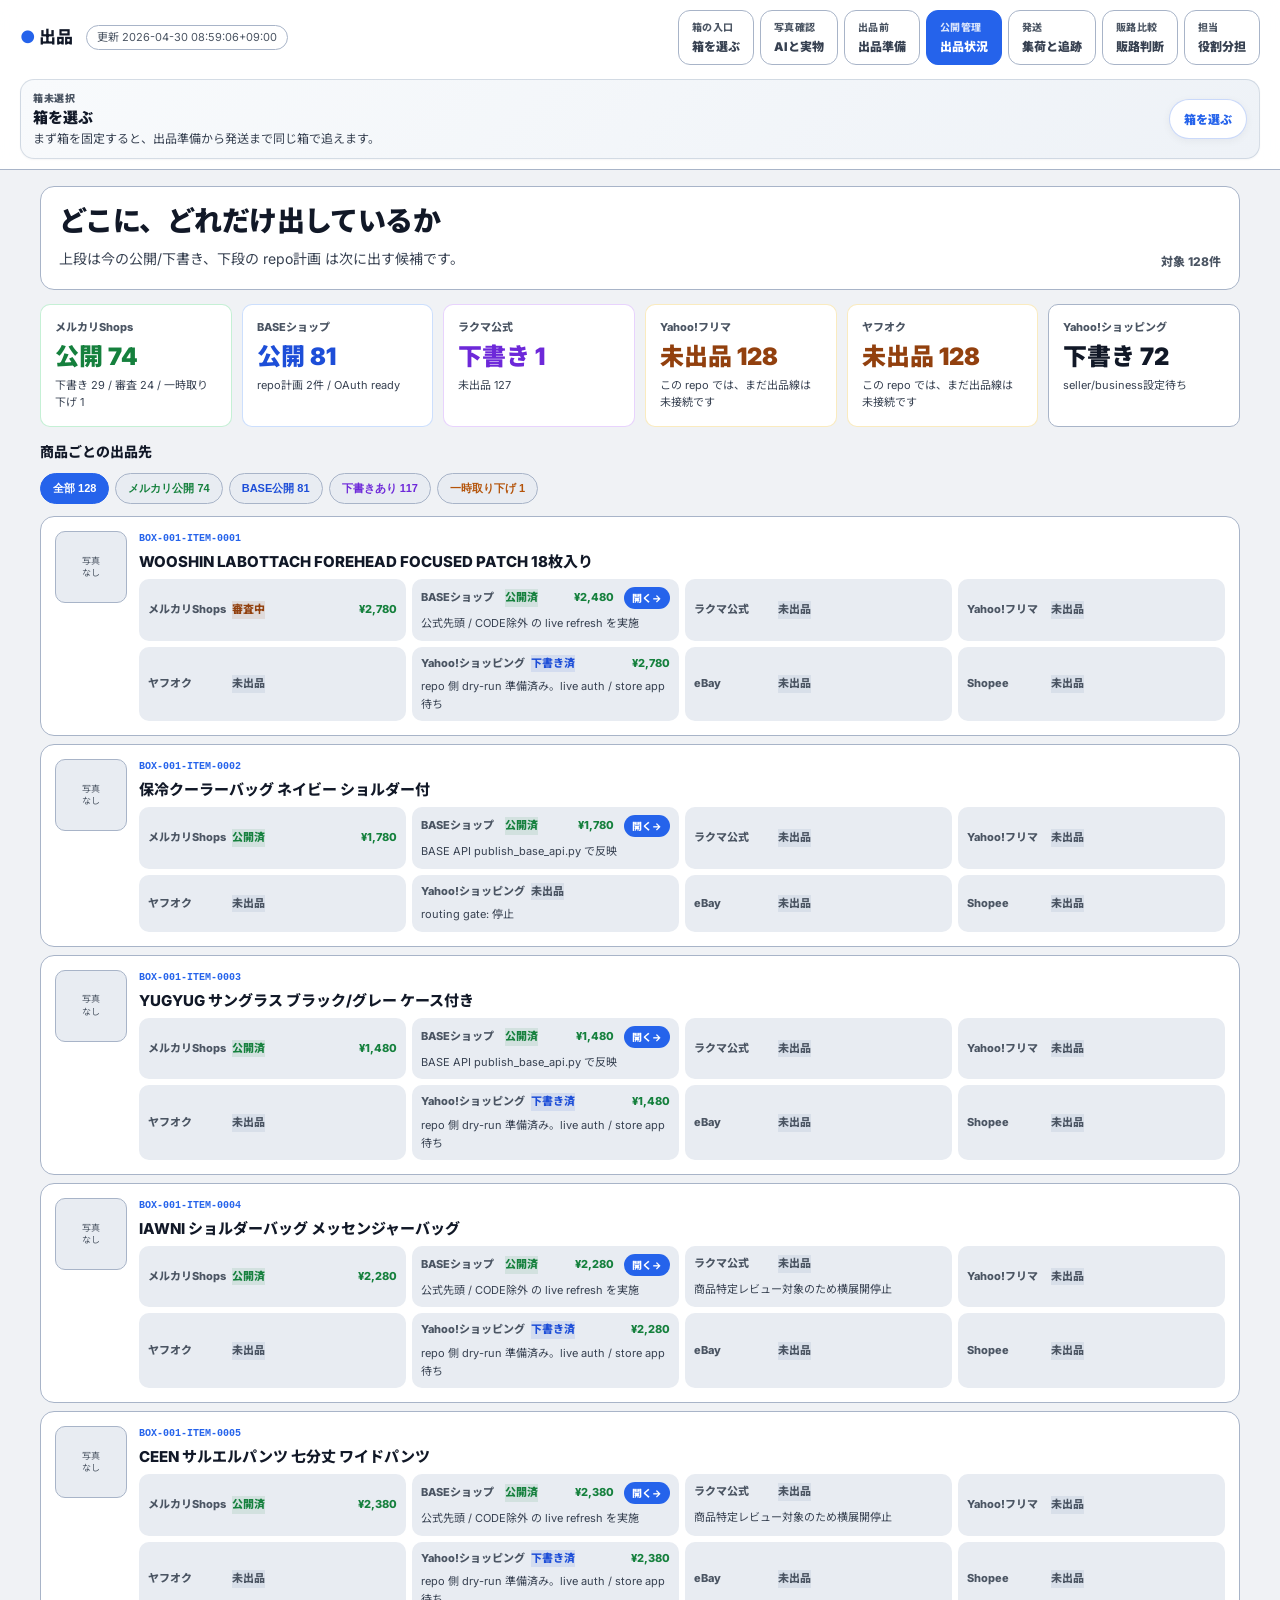
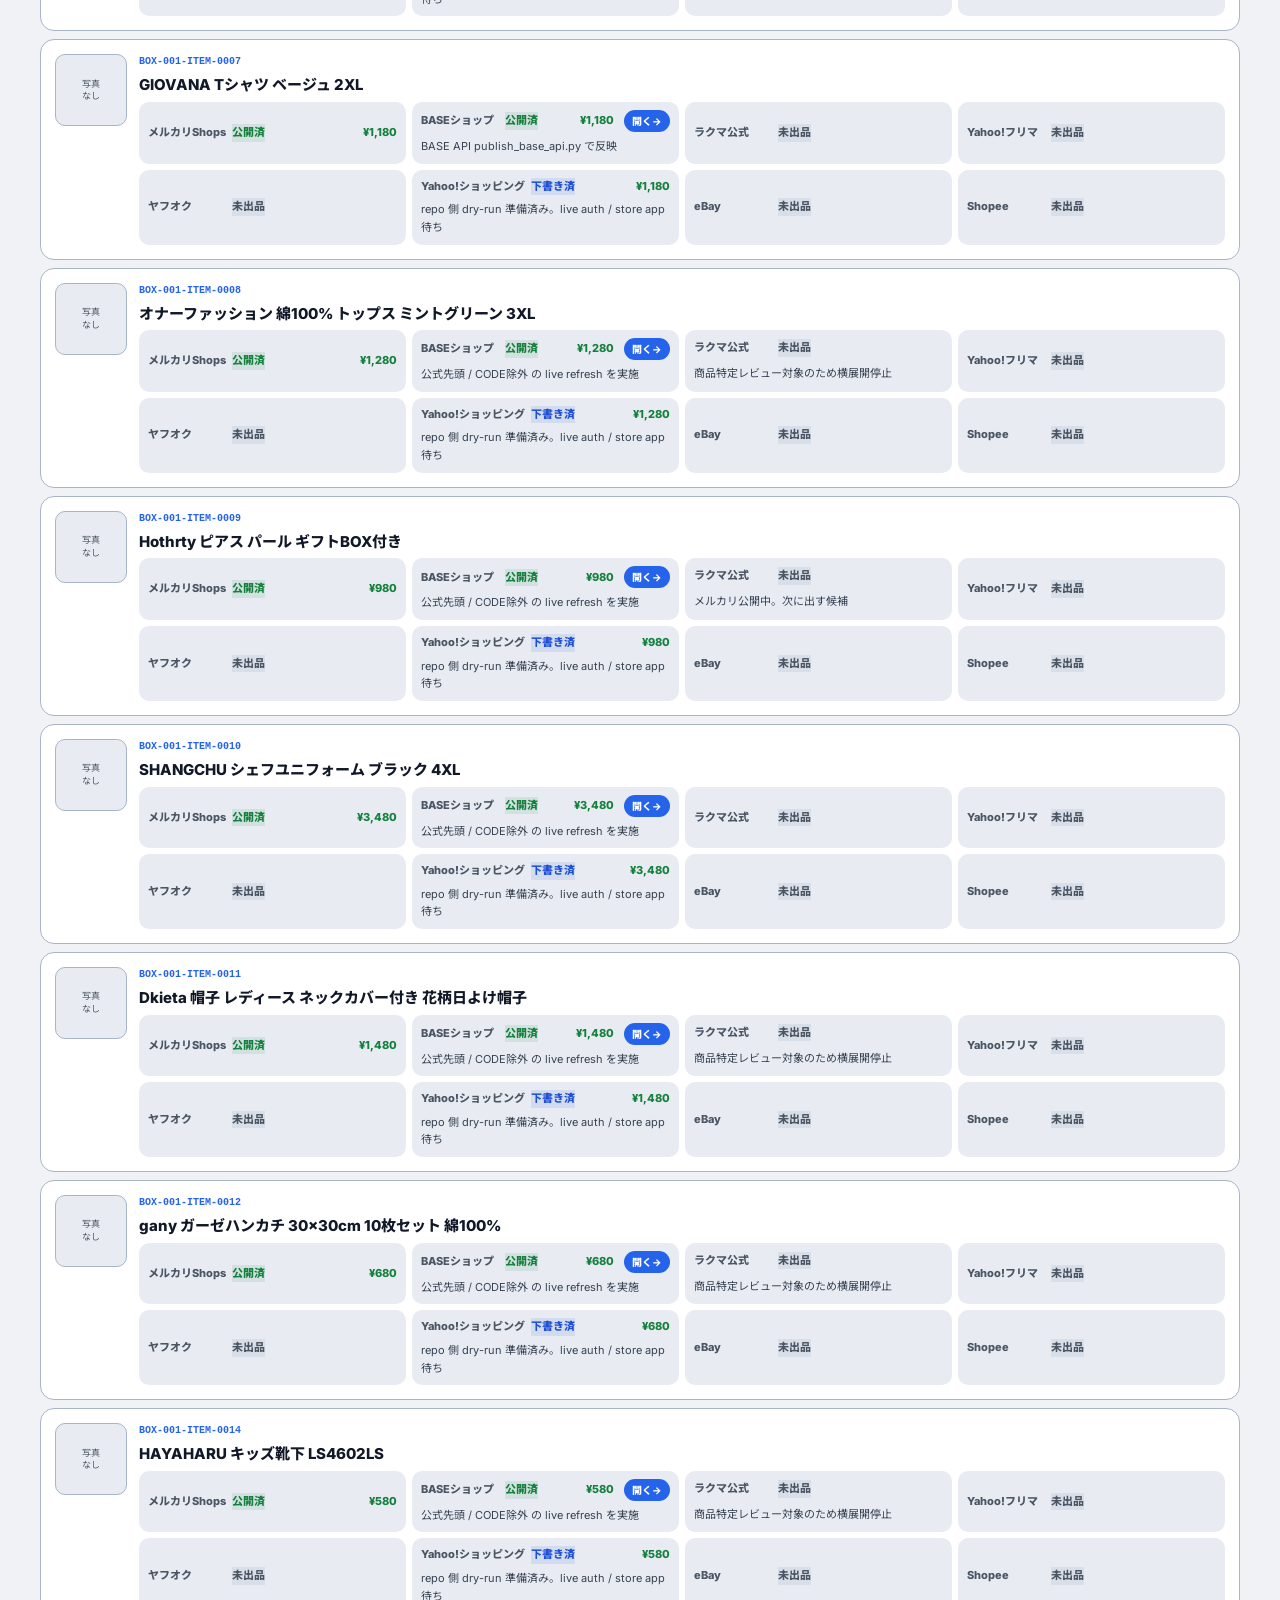
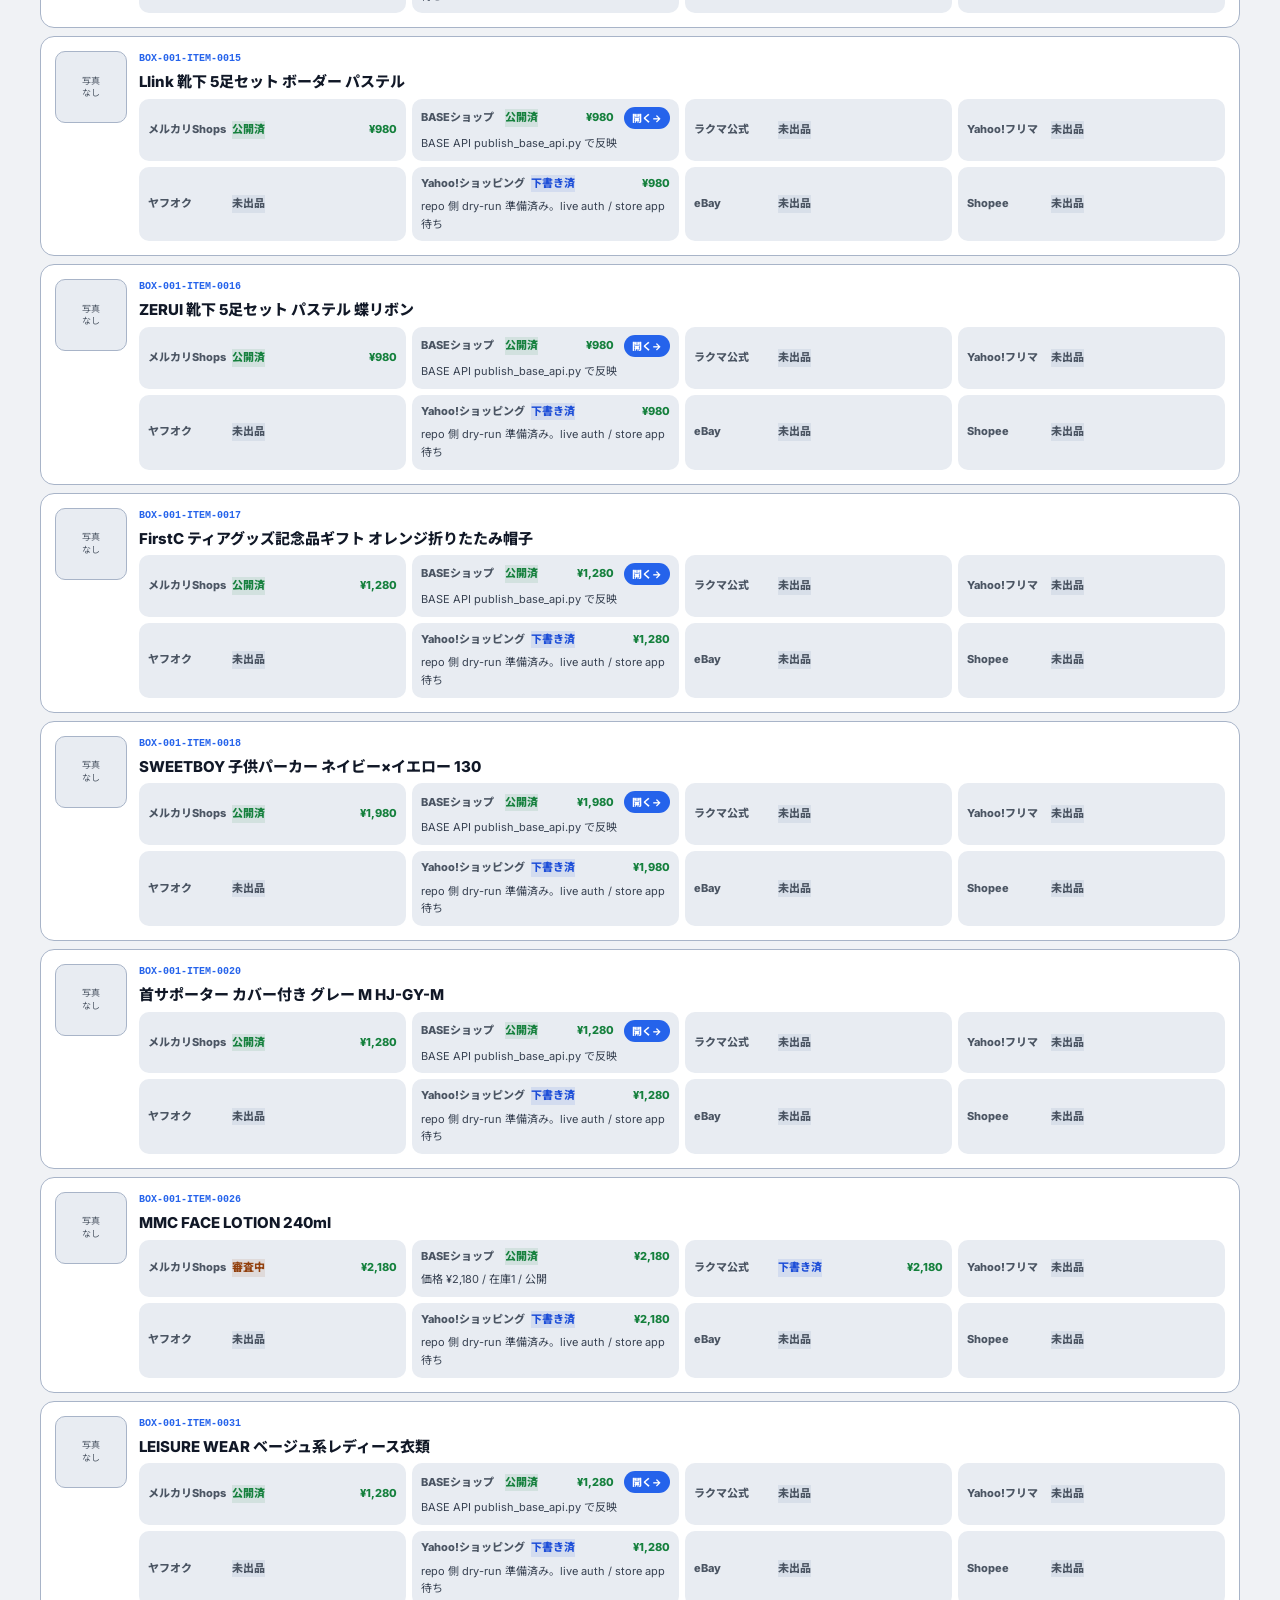
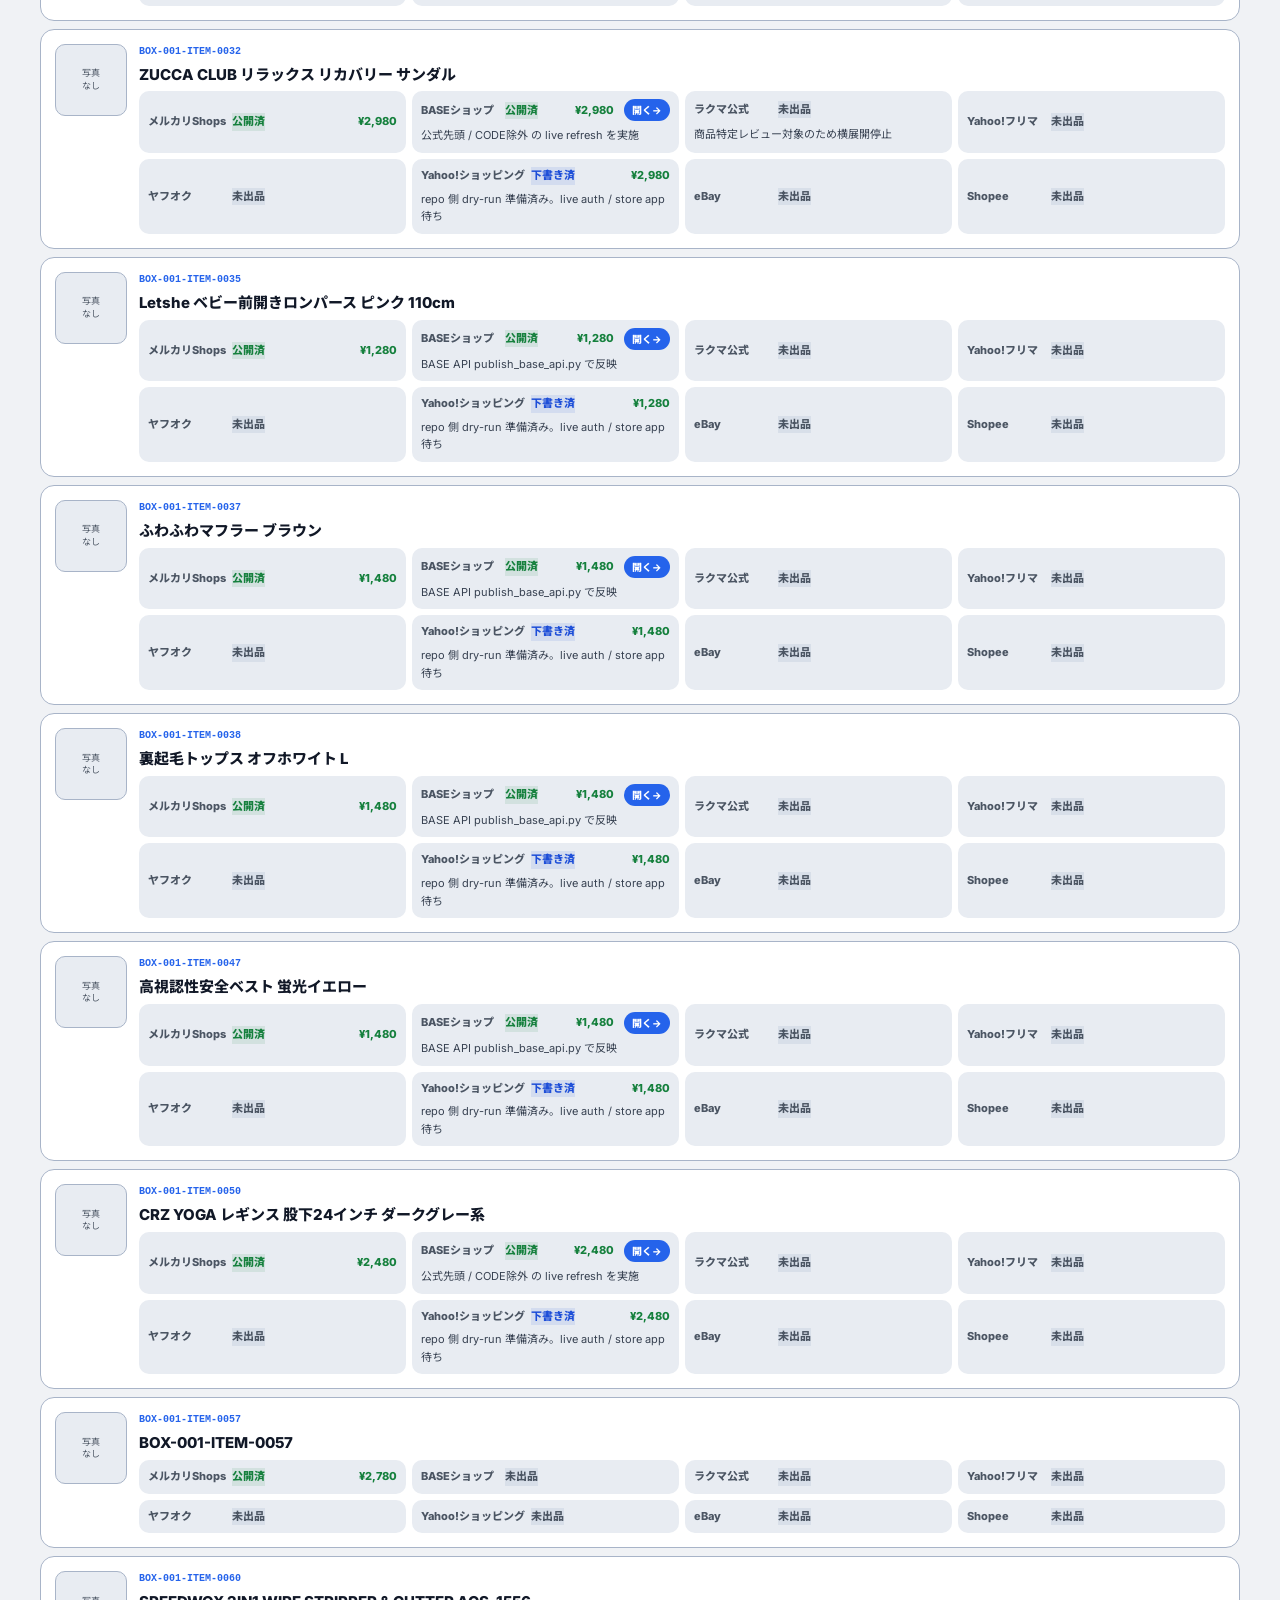
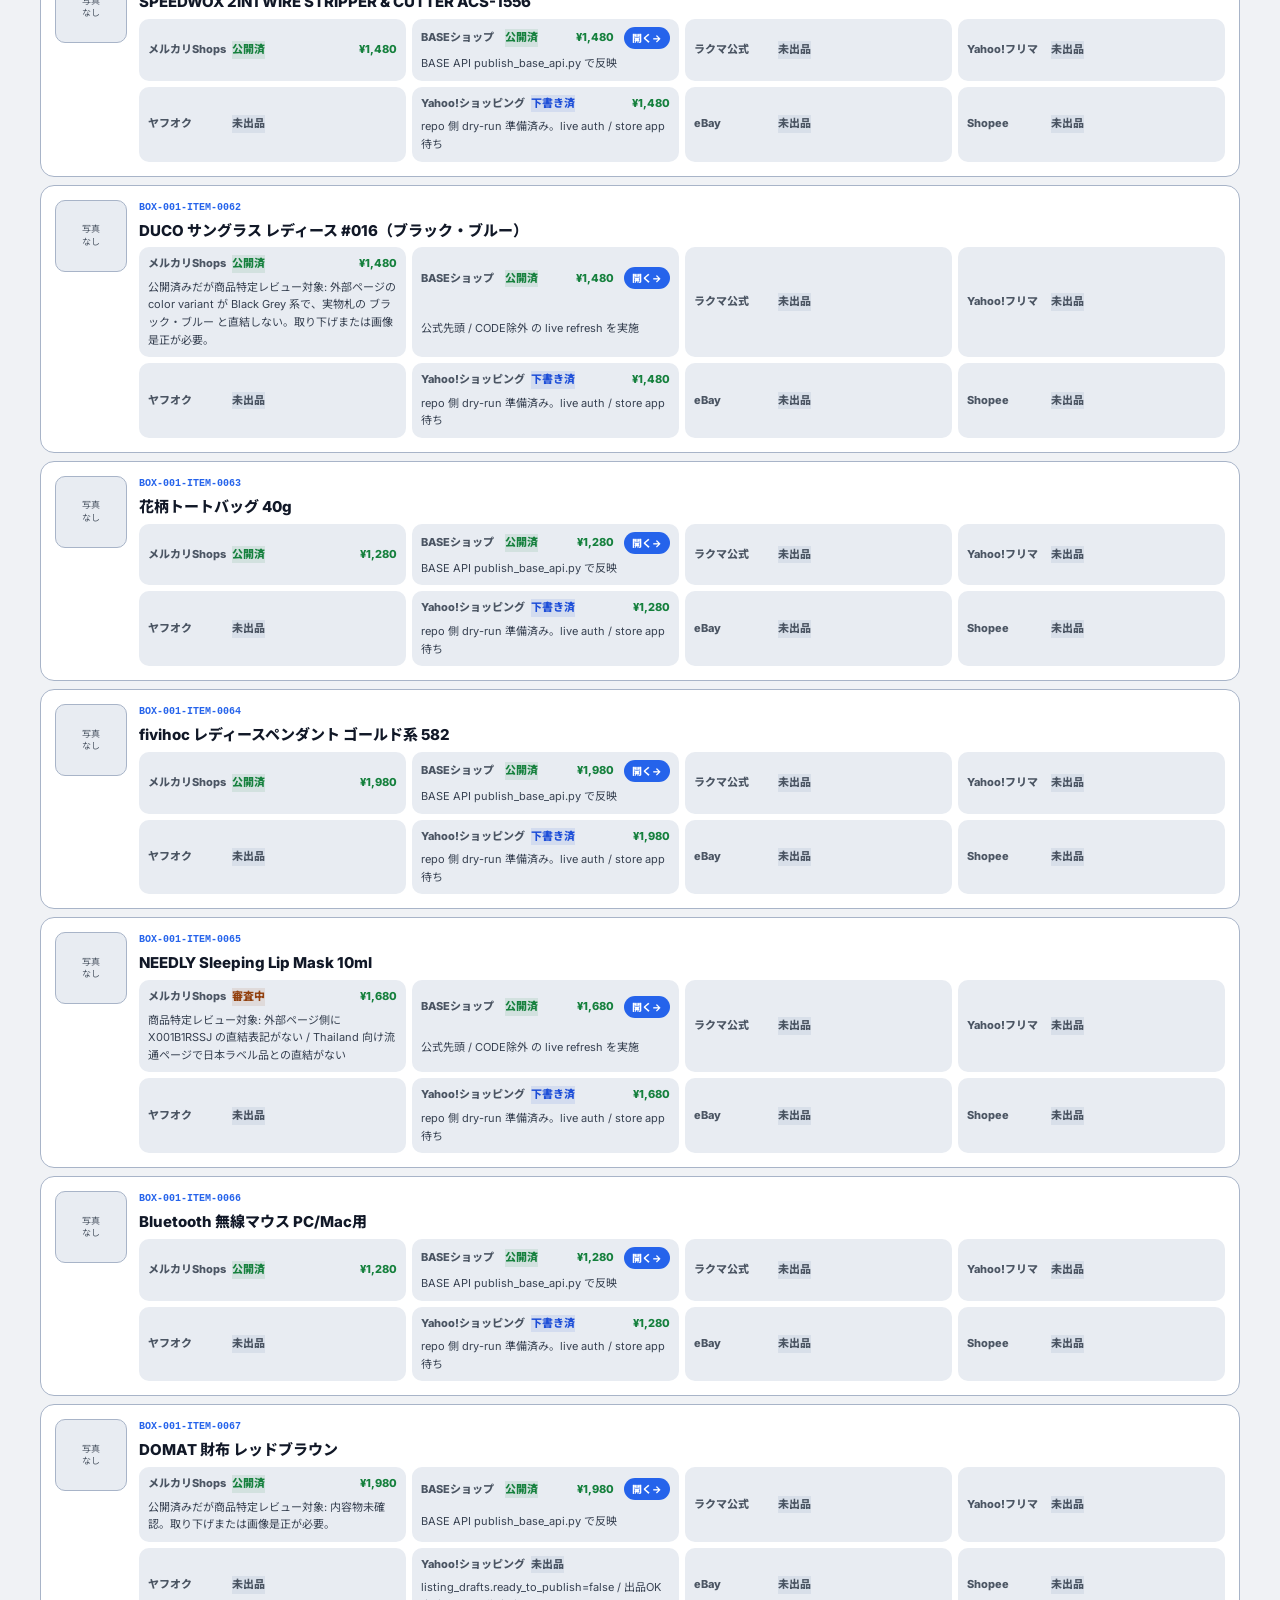
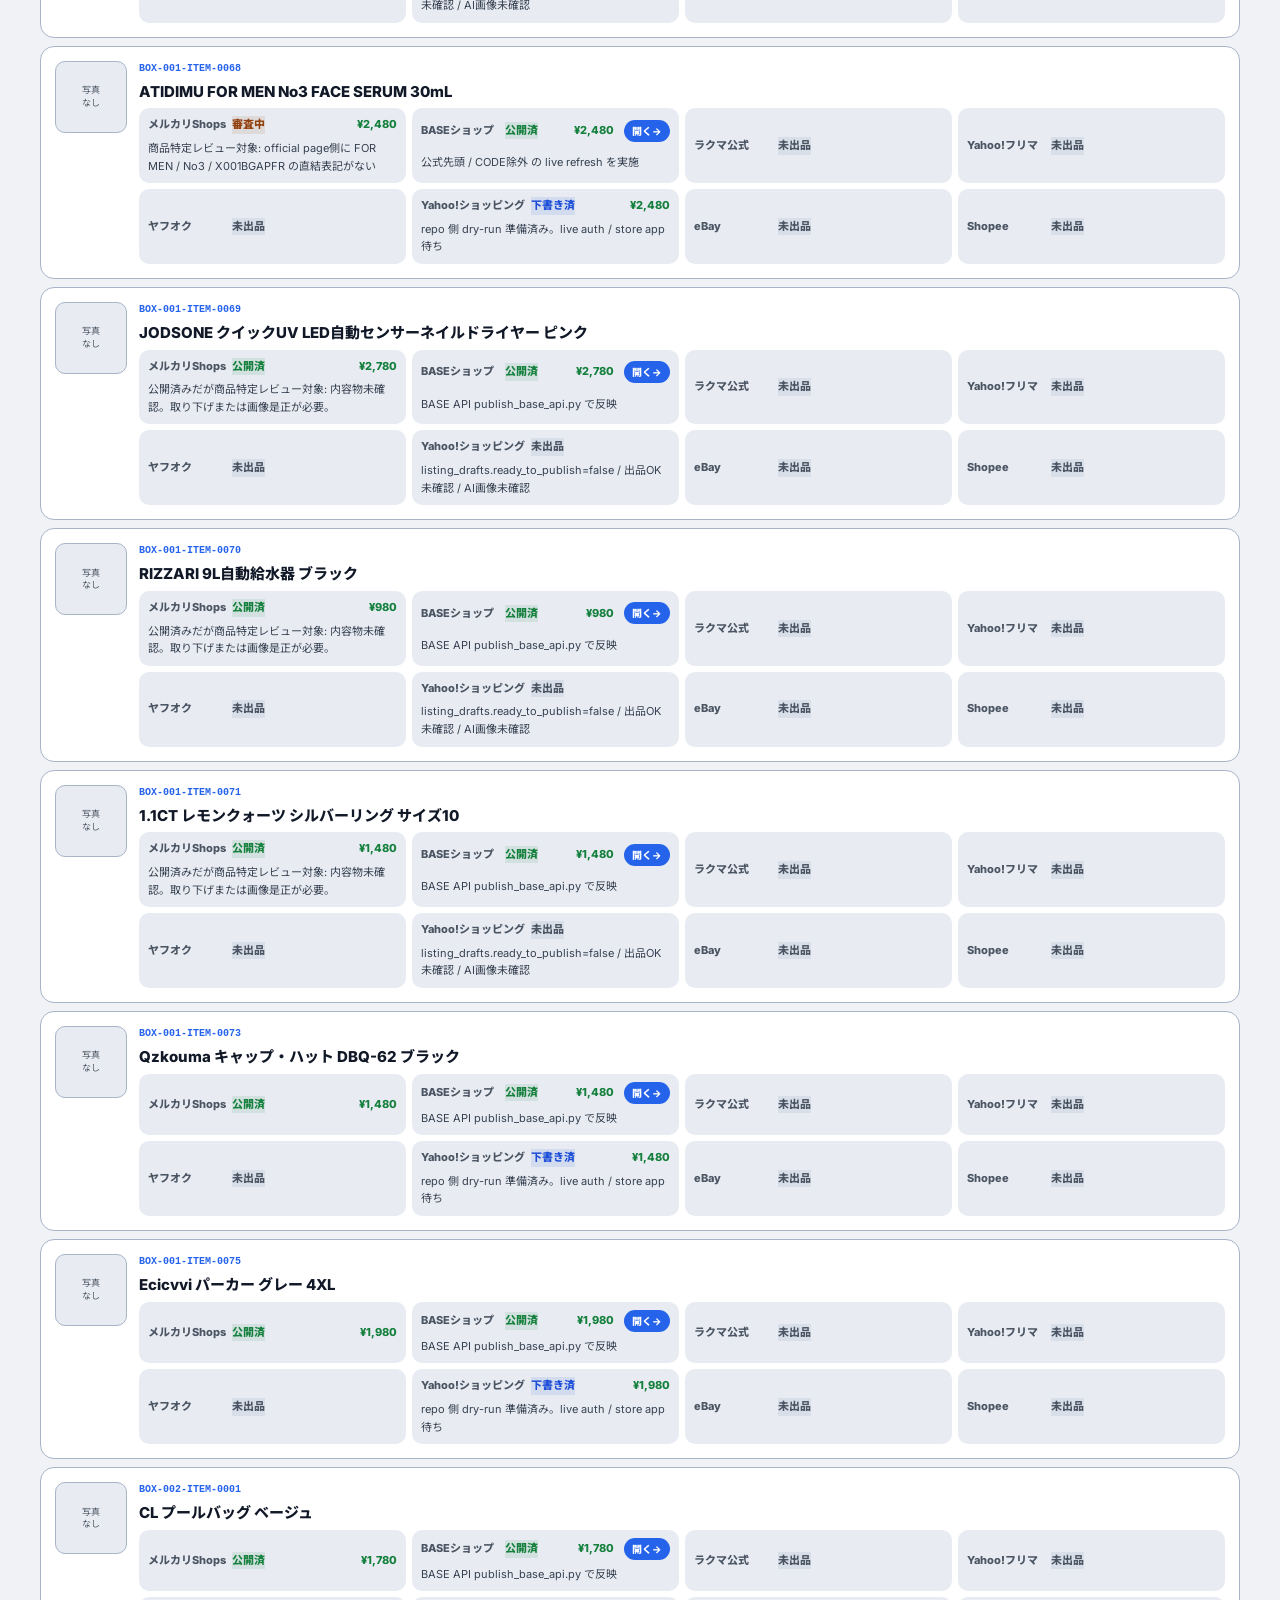
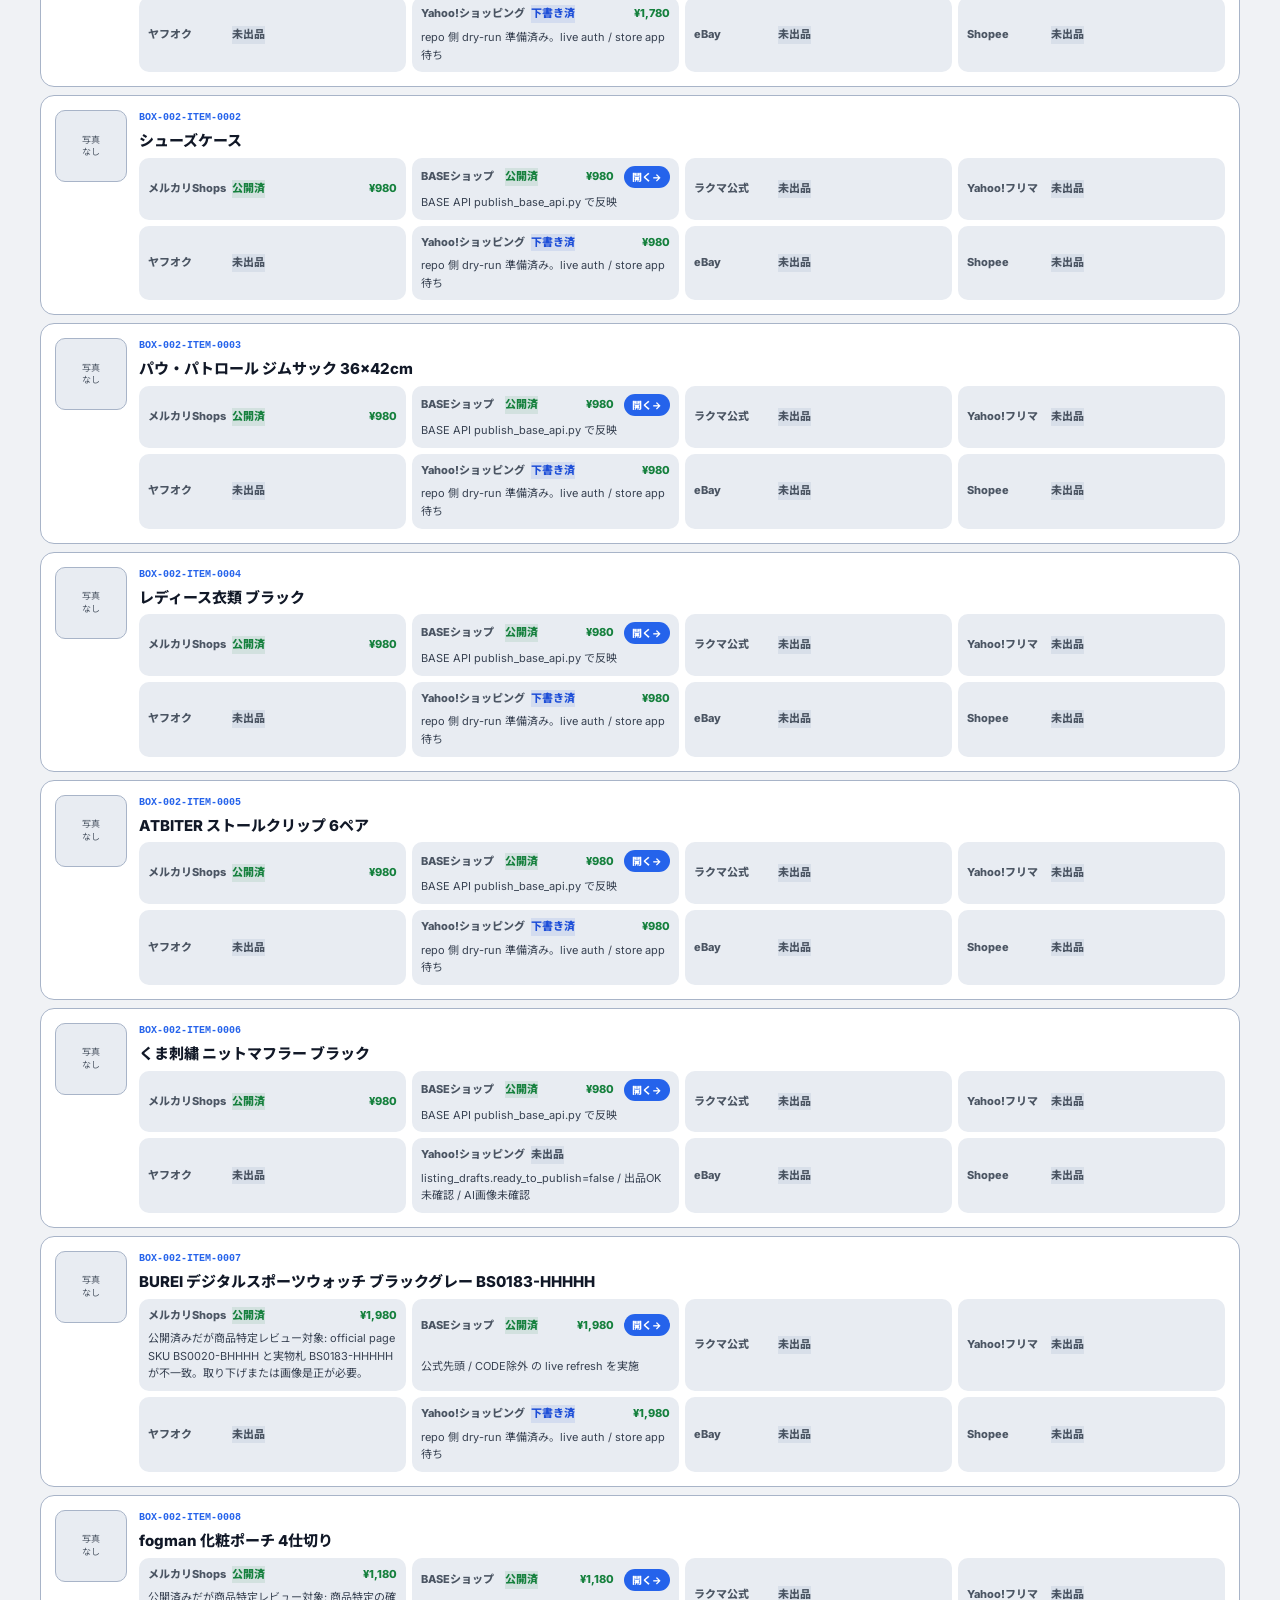
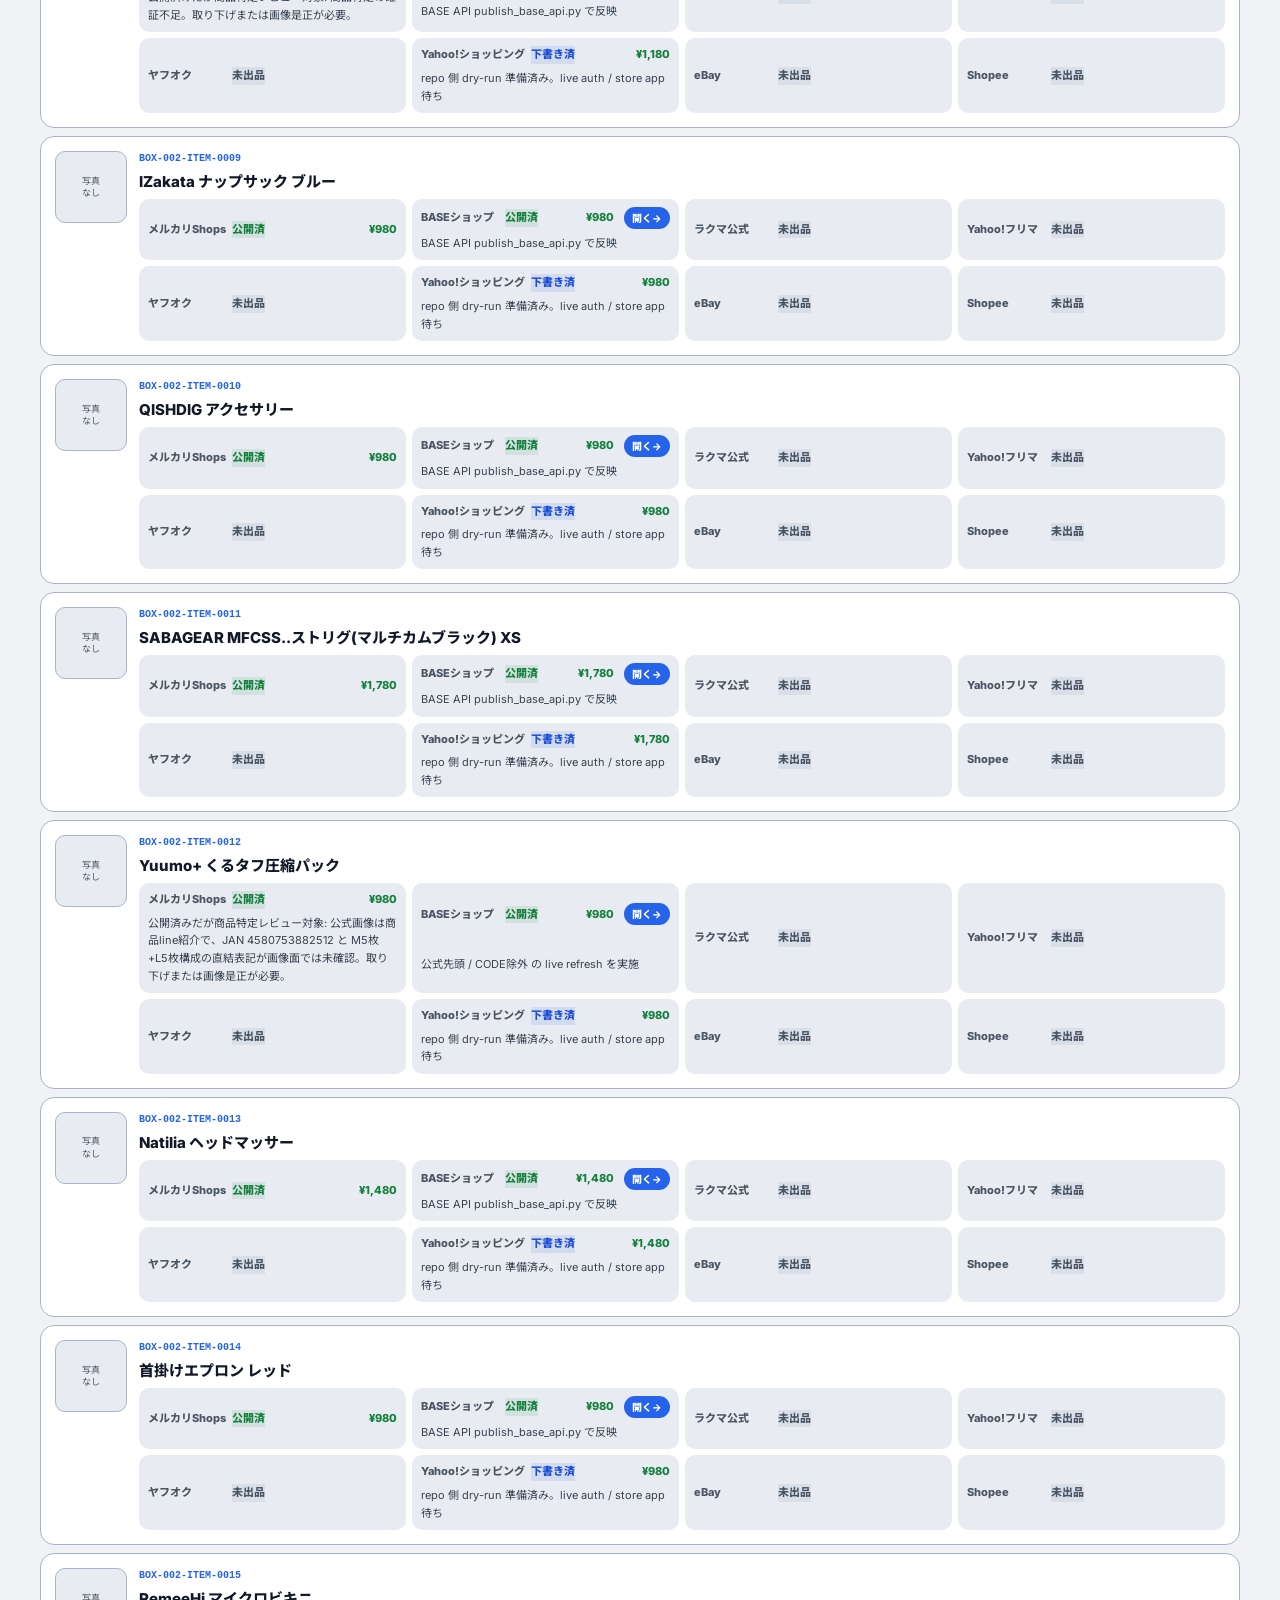
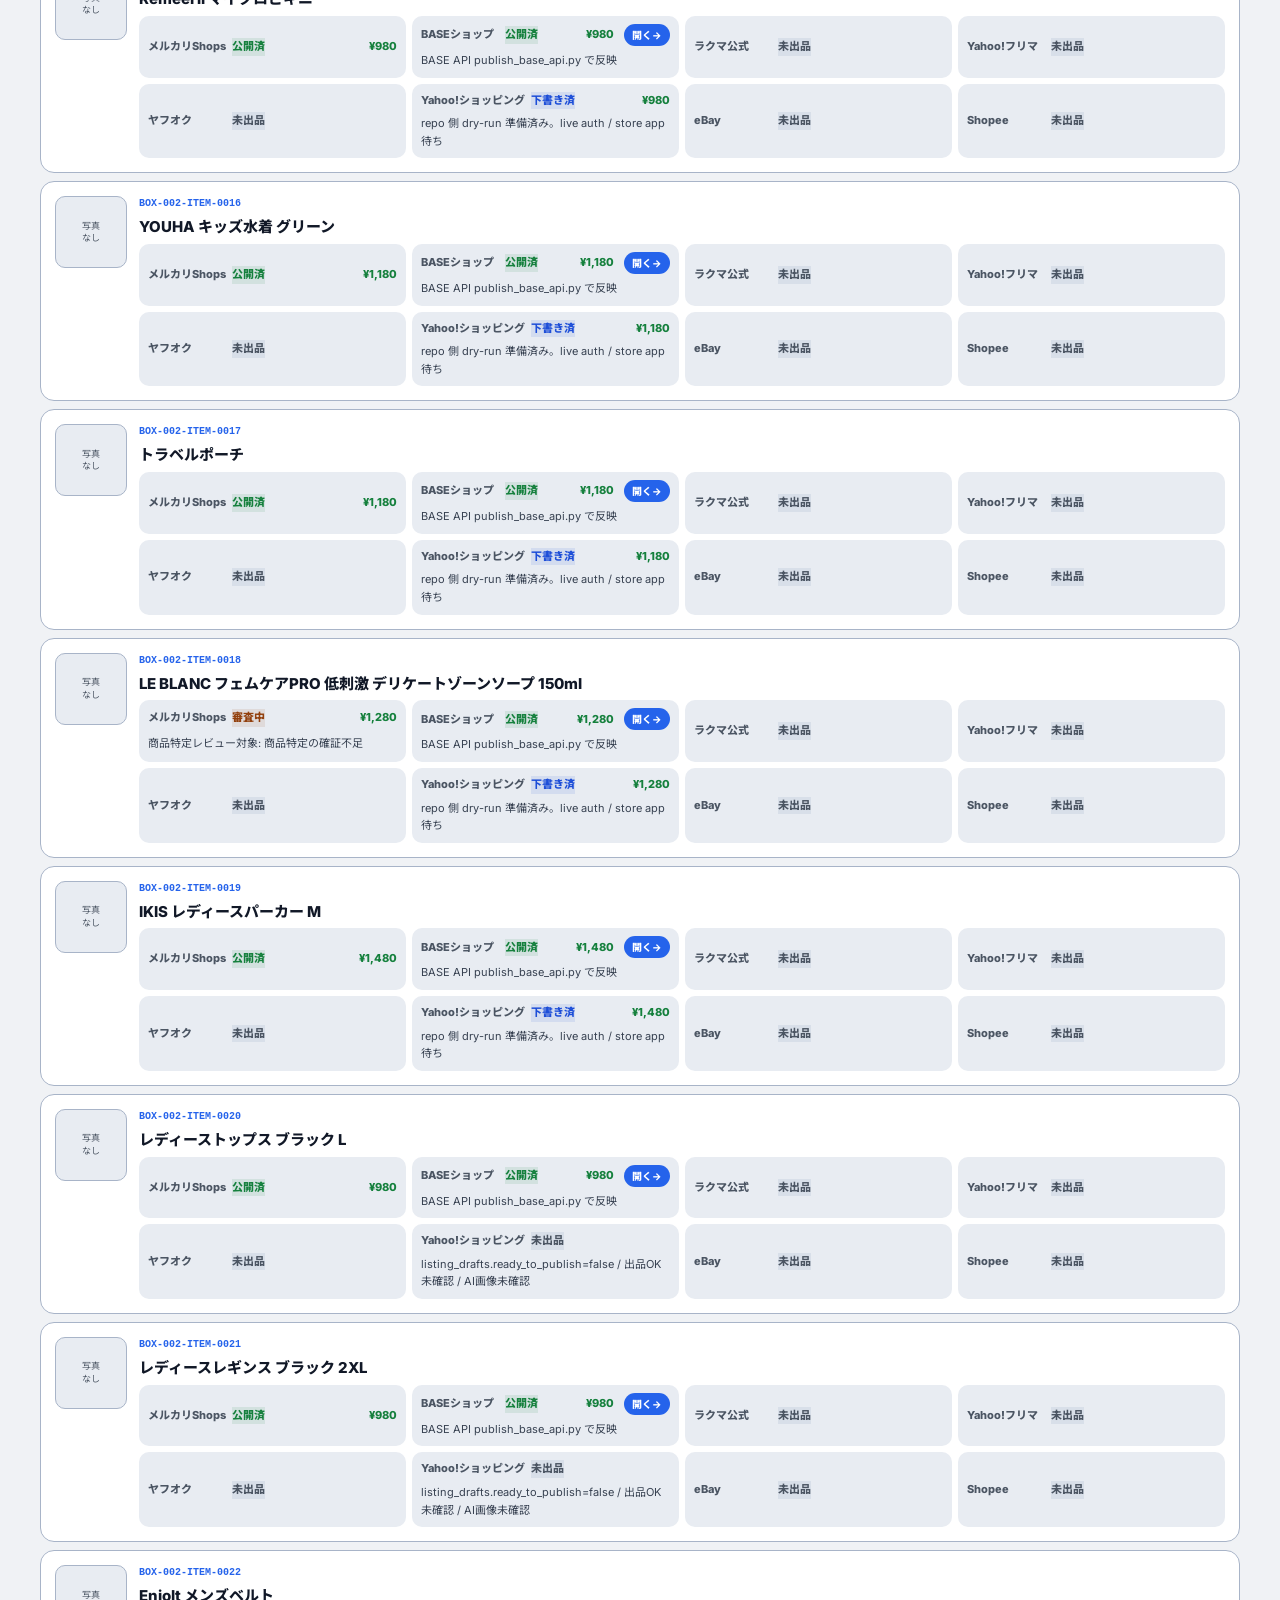
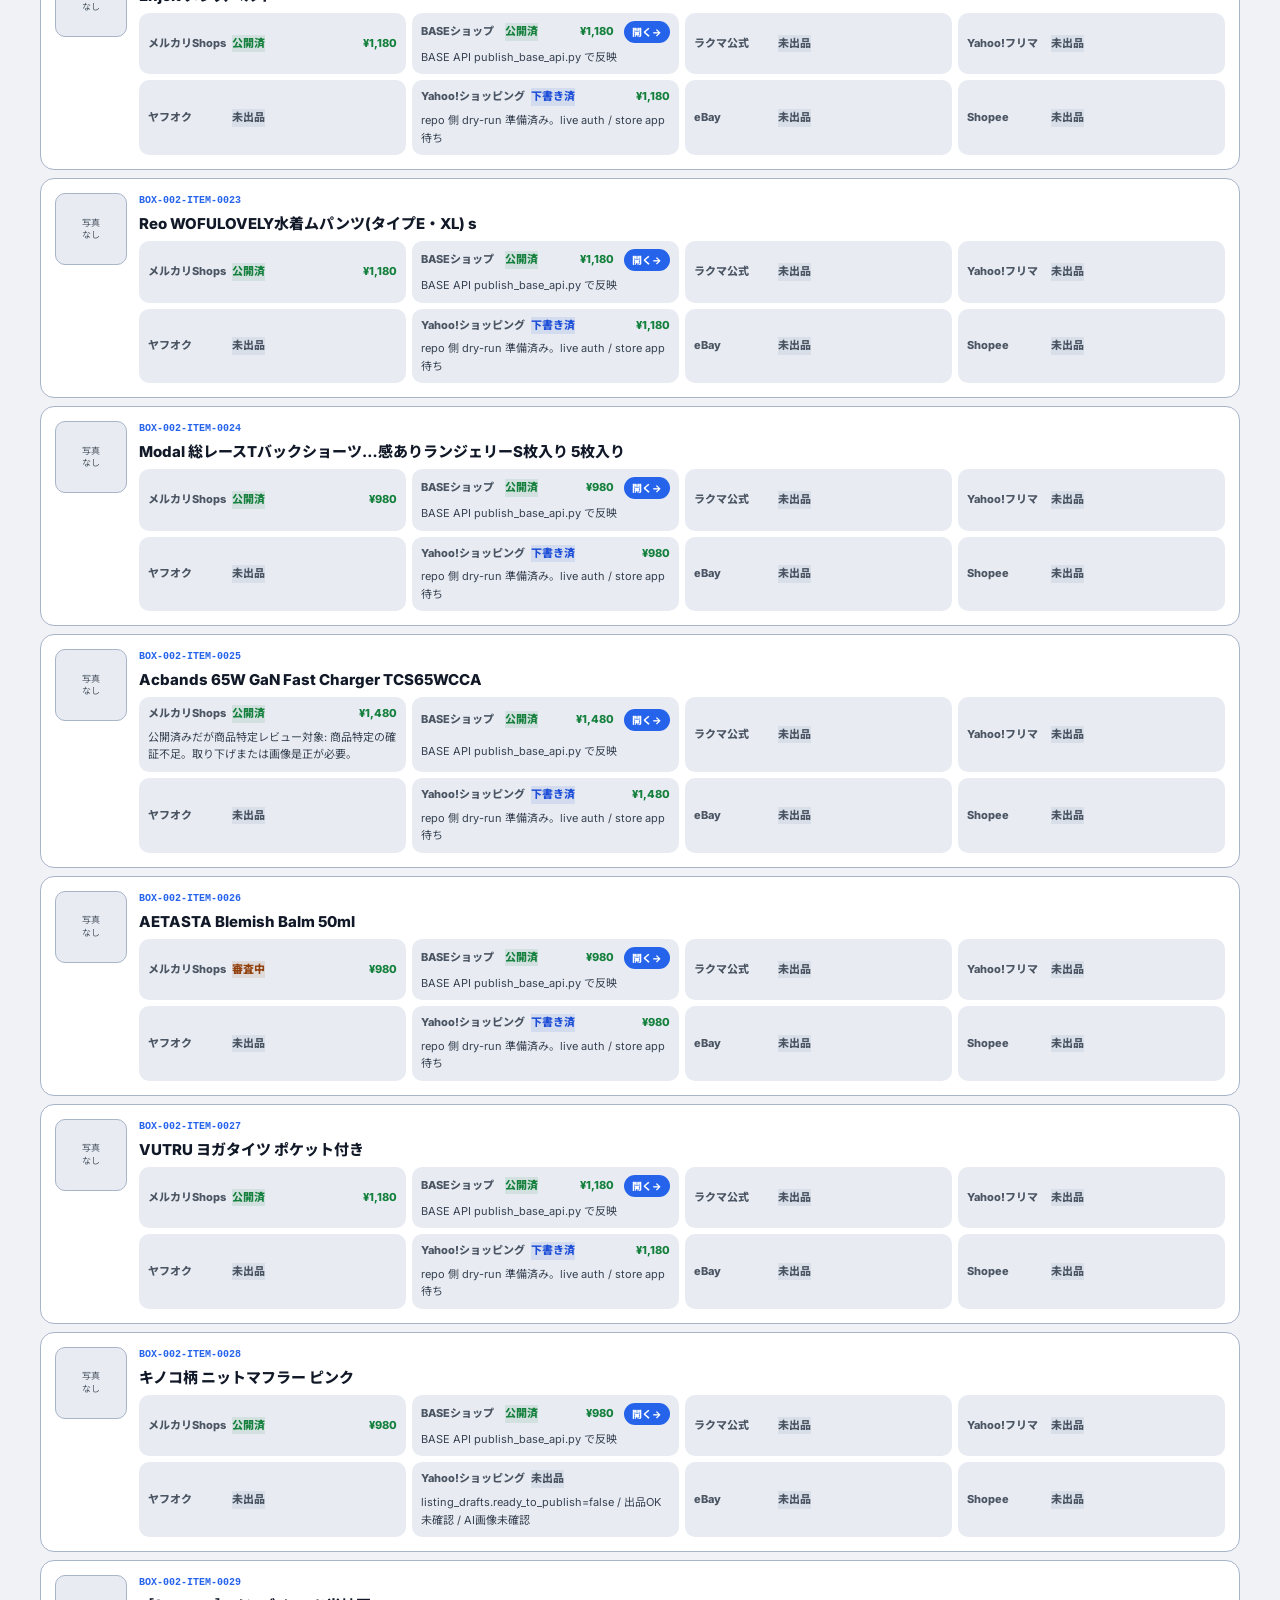
==== commit ed3b1522: "Refresh BOX-A public intake state" ====
--- a/channel_listings.html
+++ b/channel_listings.html
@@ -130,7 +130,7 @@
 <body>
   <header class="hq-header">
     <h1><span class="dot">●</span> 出品</h1>
-    <span class="hq-fresh">更新 2026-04-30 08:30:53+09:00</span>
+    <span class="hq-fresh">更新 2026-04-30 08:59:06+09:00</span>
   </header>
   <div class="hq-wrap">
     <section class="cl-hero">
@@ -138,19 +138,19 @@
         <div class="cl-hero-title">どこに、どれだけ出しているか</div>
         <div class="cl-hero-note">上段は今の公開/下書き、下段の repo計画 は次に出す候補です。</div>
       </div>
-      <div class="cl-hero-meta">対象 129件</div>
+      <div class="cl-hero-meta">対象 128件</div>
     </section>
 
     <div class="cl-summary-grid">
-      <div class="cl-summary-card green"><div class="cl-summary-name">メルカリShops</div><div class="cl-summary-headline">公開 74</div><div class="cl-summary-detail">下書き 29 / 審査 25 / 一時取り下げ 1</div></div><div class="cl-summary-card blue"><div class="cl-summary-name">BASEショップ</div><div class="cl-summary-headline">公開 81</div><div class="cl-summary-detail">repo計画 2件 / OAuth ready</div></div><div class="cl-summary-card purple"><div class="cl-summary-name">ラクマ公式</div><div class="cl-summary-headline">下書き 1</div><div class="cl-summary-detail">未出品 128</div></div><div class="cl-summary-card yellow"><div class="cl-summary-name">Yahoo!フリマ</div><div class="cl-summary-headline">未出品 129</div><div class="cl-summary-detail">この repo では、まだ出品線は未接続です</div></div><div class="cl-summary-card yellow"><div class="cl-summary-name">ヤフオク</div><div class="cl-summary-headline">未出品 129</div><div class="cl-summary-detail">この repo では、まだ出品線は未接続です</div></div><div class="cl-summary-card gray"><div class="cl-summary-name">Yahoo!ショッピング</div><div class="cl-summary-headline">下書き 72</div><div class="cl-summary-detail">seller/business設定待ち</div></div>
+      <div class="cl-summary-card green"><div class="cl-summary-name">メルカリShops</div><div class="cl-summary-headline">公開 74</div><div class="cl-summary-detail">下書き 29 / 審査 24 / 一時取り下げ 1</div></div><div class="cl-summary-card blue"><div class="cl-summary-name">BASEショップ</div><div class="cl-summary-headline">公開 81</div><div class="cl-summary-detail">repo計画 2件 / OAuth ready</div></div><div class="cl-summary-card purple"><div class="cl-summary-name">ラクマ公式</div><div class="cl-summary-headline">下書き 1</div><div class="cl-summary-detail">未出品 127</div></div><div class="cl-summary-card yellow"><div class="cl-summary-name">Yahoo!フリマ</div><div class="cl-summary-headline">未出品 128</div><div class="cl-summary-detail">この repo では、まだ出品線は未接続です</div></div><div class="cl-summary-card yellow"><div class="cl-summary-name">ヤフオク</div><div class="cl-summary-headline">未出品 128</div><div class="cl-summary-detail">この repo では、まだ出品線は未接続です</div></div><div class="cl-summary-card gray"><div class="cl-summary-name">Yahoo!ショッピング</div><div class="cl-summary-headline">下書き 72</div><div class="cl-summary-detail">seller/business設定待ち</div></div>
     </div>
 
     <div class="cl-section-title">商品ごとの出品先</div>
     <div class="filter-bar">
-      <button class="filter-btn active" data-filter="all">全部 129</button>
+      <button class="filter-btn active" data-filter="all">全部 128</button>
       <button class="filter-btn" data-filter="mercari_published" style="color:var(--green)">メルカリ公開 74</button>
       <button class="filter-btn" data-filter="base_published" style="color:var(--blue)">BASE公開 81</button>
-      <button class="filter-btn" data-filter="draft" style="color:var(--purple)">下書きあり 118</button>
+      <button class="filter-btn" data-filter="draft" style="color:var(--purple)">下書きあり 117</button>
       <button class="filter-btn" data-filter="paused" style="color:var(--orange)">一時取り下げ 1</button>
     </div>
     <div id="listing-list">
@@ -722,11 +722,11 @@
     <div class="cl-channels"><div class="cl-ch" title="公開済みだが商品特定レビュー対象: seed の SEL7771 SV 24.0 と retail code 1312 の直結がページ上で明示されない。取り下げまたは画像是正が必要。"><span class="cl-ch-label">メルカリShops</span><span class="cl-ch-status b-green">公開済</span><span class="cl-ch-price">¥1,980</span><span class="cl-ch-note">公開済みだが商品特定レビュー対象: seed の SEL7771 SV 24.0 と retail code 1312 の直結がページ上で明示されない。取り下げまたは画像是正が必要。</span></div><div class="cl-ch" title="公式先頭 / CODE除外 の live refresh を実施"><span class="cl-ch-label">BASEショップ</span><span class="cl-ch-status b-green">公開済</span><span class="cl-ch-price">¥1,980</span><a class="cl-ch-action" href="https://ddmerch.base.shop/items/143206079" target="_blank" rel="noopener">開く→</a><span class="cl-ch-note">公式先頭 / CODE除外 の live refresh を実施</span></div><div class="cl-ch"><span class="cl-ch-label">ラクマ公式</span><span class="cl-ch-status b-gray">未出品</span></div><div class="cl-ch"><span class="cl-ch-label">Yahoo!フリマ</span><span class="cl-ch-status b-gray">未出品</span></div><div class="cl-ch"><span class="cl-ch-label">ヤフオク</span><span class="cl-ch-status b-gray">未出品</span></div><div class="cl-ch" title="repo 側 dry-run 準備済み。live auth / store app 待ち"><span class="cl-ch-label">Yahoo!ショッピング</span><span class="cl-ch-status b-blue">下書き済</span><span class="cl-ch-price">¥1,980</span><span class="cl-ch-note">repo 側 dry-run 準備済み。live auth / store app 待ち</span></div><div class="cl-ch"><span class="cl-ch-label">eBay</span><span class="cl-ch-status b-gray">未出品</span></div><div class="cl-ch"><span class="cl-ch-label">Shopee</span><span class="cl-ch-status b-gray">未出品</span></div></div>
   </div>
 </div><div class="cl-card" data-mercari-published="0" data-base-published="1" data-paused="0" data-draft="1">
-  <div class="cl-photo-wrap"><img class="cl-photo" src="https://macbook-pro-m4.tail8c523e.ts.net:8447/merch/zero-cost/assets/intake/BOX-A-ITEM-0002/01_FRONT_004_IMG_2356.jpg" alt="" loading="lazy" onerror="this.style.display='none';this.nextElementSibling.style.display='flex'"><div class="cl-photo-placeholder" style="display:none">写真<br>なし</div></div>
+  <div class="cl-photo-wrap"><img class="cl-photo" src="https://macbook-pro-m4.tail8c523e.ts.net:8447/merch/zero-cost/assets/intake/BOX-A-ITEM-0002/02_FRONT_004_IMG_2356.jpg" alt="" loading="lazy" onerror="this.style.display='none';this.nextElementSibling.style.display='flex'"><div class="cl-photo-placeholder" style="display:none">写真<br>なし</div></div>
   <div class="cl-info">
     <div class="cl-id">BOX-A-ITEM-0002</div>
-    <div class="cl-name">AllenCOCO 18K Gold Plated Interlocking Rolling Trinity Band Ring 3GOLD サイズ7</div>
-    <div class="cl-channels"><div class="cl-ch" title="listing_drafts.ready_to_publish=false / 出品OK未確認 / AI画像未確認"><span class="cl-ch-label">メルカリShops</span><span class="cl-ch-status b-yellow">審査中</span><span class="cl-ch-price">¥1,480</span><span class="cl-ch-note">listing_drafts.ready_to_publish=false / 出品OK未確認 / AI画像未確認</span></div><div class="cl-ch" title="BASE API publish_base_api.py で反映"><span class="cl-ch-label">BASEショップ</span><span class="cl-ch-status b-green">公開済</span><span class="cl-ch-price">¥1,480</span><a class="cl-ch-action" href="https://ddmerch.base.shop/items/142666025" target="_blank" rel="noopener">開く→</a><span class="cl-ch-note">BASE API publish_base_api.py で反映</span></div><div class="cl-ch"><span class="cl-ch-label">ラクマ公式</span><span class="cl-ch-status b-gray">未出品</span></div><div class="cl-ch"><span class="cl-ch-label">Yahoo!フリマ</span><span class="cl-ch-status b-gray">未出品</span></div><div class="cl-ch"><span class="cl-ch-label">ヤフオク</span><span class="cl-ch-status b-gray">未出品</span></div><div class="cl-ch" title="listing_drafts.ready_to_publish=false / 出品OK未確認"><span class="cl-ch-label">Yahoo!ショッピング</span><span class="cl-ch-status b-gray">未出品</span><span class="cl-ch-note">listing_drafts.ready_to_publish=false / 出品OK未確認</span></div><div class="cl-ch"><span class="cl-ch-label">eBay</span><span class="cl-ch-status b-gray">未出品</span></div><div class="cl-ch"><span class="cl-ch-label">Shopee</span><span class="cl-ch-status b-gray">未出品</span></div></div>
+    <div class="cl-name">ZEESEA LIVING COLORFULLY リップグロス 03 ピーナス</div>
+    <div class="cl-channels"><div class="cl-ch" title="listing_drafts.ready_to_publish=false / 出品OK未確認 / AI画像未確認"><span class="cl-ch-label">メルカリShops</span><span class="cl-ch-status b-yellow">審査中</span><span class="cl-ch-price">¥1,480</span><span class="cl-ch-note">listing_drafts.ready_to_publish=false / 出品OK未確認 / AI画像未確認</span></div><div class="cl-ch" title="BASE API publish_base_api.py で反映"><span class="cl-ch-label">BASEショップ</span><span class="cl-ch-status b-green">公開済</span><span class="cl-ch-price">¥1,480</span><a class="cl-ch-action" href="https://ddmerch.base.shop/items/142666025" target="_blank" rel="noopener">開く→</a><span class="cl-ch-note">BASE API publish_base_api.py で反映</span></div><div class="cl-ch"><span class="cl-ch-label">ラクマ公式</span><span class="cl-ch-status b-gray">未出品</span></div><div class="cl-ch"><span class="cl-ch-label">Yahoo!フリマ</span><span class="cl-ch-status b-gray">未出品</span></div><div class="cl-ch"><span class="cl-ch-label">ヤフオク</span><span class="cl-ch-status b-gray">未出品</span></div><div class="cl-ch"><span class="cl-ch-label">Yahoo!ショッピング</span><span class="cl-ch-status b-gray">未出品</span></div><div class="cl-ch"><span class="cl-ch-label">eBay</span><span class="cl-ch-status b-gray">未出品</span></div><div class="cl-ch"><span class="cl-ch-label">Shopee</span><span class="cl-ch-status b-gray">未出品</span></div></div>
   </div>
 </div><div class="cl-card" data-mercari-published="0" data-base-published="0" data-paused="1" data-draft="0">
   <div class="cl-photo-wrap"><img class="cl-photo" src="https://macbook-pro-m4.tail8c523e.ts.net:8447/merch/zero-cost/assets/official_images/BOX-001-ITEM-0019_official_1.jpg" alt="" loading="lazy" onerror="this.style.display='none';this.nextElementSibling.style.display='flex'"><div class="cl-photo-placeholder" style="display:none">写真<br>なし</div></div>
@@ -984,84 +984,77 @@
   <div class="cl-photo-wrap"><img class="cl-photo" src="https://macbook-pro-m4.tail8c523e.ts.net:8447/merch/zero-cost/assets/intake/BOX-A-ITEM-0001/01_FRONT_001_IMG_2312.jpg" alt="" loading="lazy" onerror="this.style.display='none';this.nextElementSibling.style.display='flex'"><div class="cl-photo-placeholder" style="display:none">写真<br>なし</div></div>
   <div class="cl-info">
     <div class="cl-id">BOX-A-ITEM-0001</div>
-    <div class="cl-name">withmedica NUMBER SUPPLEMENT 05 有胞子性乳酸菌&amp;セラミド 60粒</div>
-    <div class="cl-channels"><div class="cl-ch"><span class="cl-ch-label">メルカリShops</span><span class="cl-ch-status b-yellow">審査中</span><span class="cl-ch-price">¥980</span></div><div class="cl-ch"><span class="cl-ch-label">BASEショップ</span><span class="cl-ch-status b-gray">未出品</span></div><div class="cl-ch"><span class="cl-ch-label">ラクマ公式</span><span class="cl-ch-status b-gray">未出品</span></div><div class="cl-ch"><span class="cl-ch-label">Yahoo!フリマ</span><span class="cl-ch-status b-gray">未出品</span></div><div class="cl-ch"><span class="cl-ch-label">ヤフオク</span><span class="cl-ch-status b-gray">未出品</span></div><div class="cl-ch"><span class="cl-ch-label">Yahoo!ショッピング</span><span class="cl-ch-status b-gray">未出品</span></div><div class="cl-ch"><span class="cl-ch-label">eBay</span><span class="cl-ch-status b-gray">未出品</span></div><div class="cl-ch"><span class="cl-ch-label">Shopee</span><span class="cl-ch-status b-gray">未出品</span></div></div>
-  </div>
-</div><div class="cl-card" data-mercari-published="0" data-base-published="0" data-paused="0" data-draft="1">
-  <div class="cl-photo-wrap"><img class="cl-photo" src="https://macbook-pro-m4.tail8c523e.ts.net:8447/merch/zero-cost/assets/intake/BOX-A-ITEM-0003/01_FRONT_007_IMG_2353.jpg" alt="" loading="lazy" onerror="this.style.display='none';this.nextElementSibling.style.display='flex'"><div class="cl-photo-placeholder" style="display:none">写真<br>なし</div></div>
+    <div class="cl-name">X000WW94AD 商品特定保留</div>
+    <div class="cl-channels"><div class="cl-ch" title="商品特定レビュー対象: 商品特定の確証不足"><span class="cl-ch-label">メルカリShops</span><span class="cl-ch-status b-yellow">審査中</span><span class="cl-ch-price">¥980</span><span class="cl-ch-note">商品特定レビュー対象: 商品特定の確証不足</span></div><div class="cl-ch"><span class="cl-ch-label">BASEショップ</span><span class="cl-ch-status b-gray">未出品</span></div><div class="cl-ch"><span class="cl-ch-label">ラクマ公式</span><span class="cl-ch-status b-gray">未出品</span></div><div class="cl-ch"><span class="cl-ch-label">Yahoo!フリマ</span><span class="cl-ch-status b-gray">未出品</span></div><div class="cl-ch"><span class="cl-ch-label">ヤフオク</span><span class="cl-ch-status b-gray">未出品</span></div><div class="cl-ch"><span class="cl-ch-label">Yahoo!ショッピング</span><span class="cl-ch-status b-gray">未出品</span></div><div class="cl-ch"><span class="cl-ch-label">eBay</span><span class="cl-ch-status b-gray">未出品</span></div><div class="cl-ch"><span class="cl-ch-label">Shopee</span><span class="cl-ch-status b-gray">未出品</span></div></div>
+  </div>
+</div><div class="cl-card" data-mercari-published="0" data-base-published="0" data-paused="0" data-draft="1">
+  <div class="cl-photo-wrap"><img class="cl-photo" src="https://macbook-pro-m4.tail8c523e.ts.net:8447/merch/zero-cost/assets/intake/BOX-A-ITEM-0003/02_FRONT_009_IMG_2361.jpg" alt="" loading="lazy" onerror="this.style.display='none';this.nextElementSibling.style.display='flex'"><div class="cl-photo-placeholder" style="display:none">写真<br>なし</div></div>
   <div class="cl-info">
     <div class="cl-id">BOX-A-ITEM-0003</div>
-    <div class="cl-name">THE ANIMAL ORGANICS ペット用イヤークリーナー</div>
-    <div class="cl-channels"><div class="cl-ch" title="listing_drafts.ready_to_publish=false / 出品OK未確認 / AI画像未確認"><span class="cl-ch-label">メルカリShops</span><span class="cl-ch-status b-yellow">審査中</span><span class="cl-ch-price">¥1,280</span><span class="cl-ch-note">listing_drafts.ready_to_publish=false / 出品OK未確認 / AI画像未確認</span></div><div class="cl-ch"><span class="cl-ch-label">BASEショップ</span><span class="cl-ch-status b-gray">未出品</span></div><div class="cl-ch"><span class="cl-ch-label">ラクマ公式</span><span class="cl-ch-status b-gray">未出品</span></div><div class="cl-ch"><span class="cl-ch-label">Yahoo!フリマ</span><span class="cl-ch-status b-gray">未出品</span></div><div class="cl-ch"><span class="cl-ch-label">ヤフオク</span><span class="cl-ch-status b-gray">未出品</span></div><div class="cl-ch" title="listing_drafts.ready_to_publish=false / 出品OK未確認 / AI画像未確認"><span class="cl-ch-label">Yahoo!ショッピング</span><span class="cl-ch-status b-gray">未出品</span><span class="cl-ch-note">listing_drafts.ready_to_publish=false / 出品OK未確認 / AI画像未確認</span></div><div class="cl-ch"><span class="cl-ch-label">eBay</span><span class="cl-ch-status b-gray">未出品</span></div><div class="cl-ch"><span class="cl-ch-label">Shopee</span><span class="cl-ch-status b-gray">未出品</span></div></div>
-  </div>
-</div><div class="cl-card" data-mercari-published="0" data-base-published="0" data-paused="0" data-draft="1">
-  <div class="cl-photo-wrap"><img class="cl-photo" src="https://macbook-pro-m4.tail8c523e.ts.net:8447/merch/zero-cost/assets/intake/BOX-A-ITEM-0004/01_FRONT_010_IMG_2364.jpg" alt="" loading="lazy" onerror="this.style.display='none';this.nextElementSibling.style.display='flex'"><div class="cl-photo-placeholder" style="display:none">写真<br>なし</div></div>
+    <div class="cl-name">6908685004839 コスメ商品 特定保留</div>
+    <div class="cl-channels"><div class="cl-ch" title="商品特定レビュー対象: 商品特定の確証不足"><span class="cl-ch-label">メルカリShops</span><span class="cl-ch-status b-yellow">審査中</span><span class="cl-ch-price">¥980</span><span class="cl-ch-note">商品特定レビュー対象: 商品特定の確証不足</span></div><div class="cl-ch"><span class="cl-ch-label">BASEショップ</span><span class="cl-ch-status b-gray">未出品</span></div><div class="cl-ch"><span class="cl-ch-label">ラクマ公式</span><span class="cl-ch-status b-gray">未出品</span></div><div class="cl-ch"><span class="cl-ch-label">Yahoo!フリマ</span><span class="cl-ch-status b-gray">未出品</span></div><div class="cl-ch"><span class="cl-ch-label">ヤフオク</span><span class="cl-ch-status b-gray">未出品</span></div><div class="cl-ch"><span class="cl-ch-label">Yahoo!ショッピング</span><span class="cl-ch-status b-gray">未出品</span></div><div class="cl-ch"><span class="cl-ch-label">eBay</span><span class="cl-ch-status b-gray">未出品</span></div><div class="cl-ch"><span class="cl-ch-label">Shopee</span><span class="cl-ch-status b-gray">未出品</span></div></div>
+  </div>
+</div><div class="cl-card" data-mercari-published="0" data-base-published="0" data-paused="0" data-draft="1">
+  <div class="cl-photo-wrap"><img class="cl-photo" src="https://macbook-pro-m4.tail8c523e.ts.net:8447/merch/zero-cost/assets/intake/BOX-A-ITEM-0004/02_FRONT_014_IMG_2311.jpg" alt="" loading="lazy" onerror="this.style.display='none';this.nextElementSibling.style.display='flex'"><div class="cl-photo-placeholder" style="display:none">写真<br>なし</div></div>
   <div class="cl-info">
     <div class="cl-id">BOX-A-ITEM-0004</div>
-    <div class="cl-name">絨雱持色染眉</div>
-    <div class="cl-channels"><div class="cl-ch" title="listing_drafts.ready_to_publish=false / 出品OK未確認 / AI画像未確認"><span class="cl-ch-label">メルカリShops</span><span class="cl-ch-status b-yellow">審査中</span><span class="cl-ch-note">listing_drafts.ready_to_publish=false / 出品OK未確認 / AI画像未確認</span></div><div class="cl-ch"><span class="cl-ch-label">BASEショップ</span><span class="cl-ch-status b-gray">未出品</span></div><div class="cl-ch"><span class="cl-ch-label">ラクマ公式</span><span class="cl-ch-status b-gray">未出品</span></div><div class="cl-ch"><span class="cl-ch-label">Yahoo!フリマ</span><span class="cl-ch-status b-gray">未出品</span></div><div class="cl-ch"><span class="cl-ch-label">ヤフオク</span><span class="cl-ch-status b-gray">未出品</span></div><div class="cl-ch"><span class="cl-ch-label">Yahoo!ショッピング</span><span class="cl-ch-status b-gray">未出品</span></div><div class="cl-ch"><span class="cl-ch-label">eBay</span><span class="cl-ch-status b-gray">未出品</span></div><div class="cl-ch"><span class="cl-ch-label">Shopee</span><span class="cl-ch-status b-gray">未出品</span></div></div>
-  </div>
-</div><div class="cl-card" data-mercari-published="0" data-base-published="0" data-paused="0" data-draft="1">
-  <div class="cl-photo-wrap"><img class="cl-photo" src="https://macbook-pro-m4.tail8c523e.ts.net:8447/merch/zero-cost/assets/intake/BOX-A-ITEM-0005/01_FRONT_013_IMG_2313.jpg" alt="" loading="lazy" onerror="this.style.display='none';this.nextElementSibling.style.display='flex'"><div class="cl-photo-placeholder" style="display:none">写真<br>なし</div></div>
+    <div class="cl-name">MOVMAO ドライバーセット 13 in 1 赤黒</div>
+    <div class="cl-channels"><div class="cl-ch" title="listing_drafts.ready_to_publish=false / 出品OK未確認 / AI画像未確認"><span class="cl-ch-label">メルカリShops</span><span class="cl-ch-status b-yellow">審査中</span><span class="cl-ch-price">¥1,480</span><span class="cl-ch-note">listing_drafts.ready_to_publish=false / 出品OK未確認 / AI画像未確認</span></div><div class="cl-ch"><span class="cl-ch-label">BASEショップ</span><span class="cl-ch-status b-gray">未出品</span></div><div class="cl-ch"><span class="cl-ch-label">ラクマ公式</span><span class="cl-ch-status b-gray">未出品</span></div><div class="cl-ch"><span class="cl-ch-label">Yahoo!フリマ</span><span class="cl-ch-status b-gray">未出品</span></div><div class="cl-ch"><span class="cl-ch-label">ヤフオク</span><span class="cl-ch-status b-gray">未出品</span></div><div class="cl-ch"><span class="cl-ch-label">Yahoo!ショッピング</span><span class="cl-ch-status b-gray">未出品</span></div><div class="cl-ch"><span class="cl-ch-label">eBay</span><span class="cl-ch-status b-gray">未出品</span></div><div class="cl-ch"><span class="cl-ch-label">Shopee</span><span class="cl-ch-status b-gray">未出品</span></div></div>
+  </div>
+</div><div class="cl-card" data-mercari-published="0" data-base-published="0" data-paused="0" data-draft="1">
+  <div class="cl-photo-wrap"><img class="cl-photo" src="https://macbook-pro-m4.tail8c523e.ts.net:8447/merch/zero-cost/assets/intake/BOX-A-ITEM-0005/02_FRONT_017_IMG_2315.jpg" alt="" loading="lazy" onerror="this.style.display='none';this.nextElementSibling.style.display='flex'"><div class="cl-photo-placeholder" style="display:none">写真<br>なし</div></div>
   <div class="cl-info">
     <div class="cl-id">BOX-A-ITEM-0005</div>
-    <div class="cl-name">1，赤と黒</div>
-    <div class="cl-channels"><div class="cl-ch" title="listing_drafts.ready_to_publish=false / 出品OK未確認 / AI画像未確認"><span class="cl-ch-label">メルカリShops</span><span class="cl-ch-status b-yellow">審査中</span><span class="cl-ch-note">listing_drafts.ready_to_publish=false / 出品OK未確認 / AI画像未確認</span></div><div class="cl-ch"><span class="cl-ch-label">BASEショップ</span><span class="cl-ch-status b-gray">未出品</span></div><div class="cl-ch"><span class="cl-ch-label">ラクマ公式</span><span class="cl-ch-status b-gray">未出品</span></div><div class="cl-ch"><span class="cl-ch-label">Yahoo!フリマ</span><span class="cl-ch-status b-gray">未出品</span></div><div class="cl-ch"><span class="cl-ch-label">ヤフオク</span><span class="cl-ch-status b-gray">未出品</span></div><div class="cl-ch"><span class="cl-ch-label">Yahoo!ショッピング</span><span class="cl-ch-status b-gray">未出品</span></div><div class="cl-ch"><span class="cl-ch-label">eBay</span><span class="cl-ch-status b-gray">未出品</span></div><div class="cl-ch"><span class="cl-ch-label">Shopee</span><span class="cl-ch-status b-gray">未出品</span></div></div>
-  </div>
-</div><div class="cl-card" data-mercari-published="0" data-base-published="0" data-paused="0" data-draft="1">
-  <div class="cl-photo-wrap"><img class="cl-photo" src="https://macbook-pro-m4.tail8c523e.ts.net:8447/merch/zero-cost/assets/intake/BOX-A-ITEM-0006/01_FRONT_016_IMG_2316.jpg" alt="" loading="lazy" onerror="this.style.display='none';this.nextElementSibling.style.display='flex'"><div class="cl-photo-placeholder" style="display:none">写真<br>なし</div></div>
+    <div class="cl-name">ディオクンス 骨伝導スマートグラス</div>
+    <div class="cl-channels"><div class="cl-ch" title="listing_drafts.ready_to_publish=false / 出品OK未確認 / AI画像未確認"><span class="cl-ch-label">メルカリShops</span><span class="cl-ch-status b-yellow">審査中</span><span class="cl-ch-price">¥1,980</span><span class="cl-ch-note">listing_drafts.ready_to_publish=false / 出品OK未確認 / AI画像未確認</span></div><div class="cl-ch"><span class="cl-ch-label">BASEショップ</span><span class="cl-ch-status b-gray">未出品</span></div><div class="cl-ch"><span class="cl-ch-label">ラクマ公式</span><span class="cl-ch-status b-gray">未出品</span></div><div class="cl-ch"><span class="cl-ch-label">Yahoo!フリマ</span><span class="cl-ch-status b-gray">未出品</span></div><div class="cl-ch"><span class="cl-ch-label">ヤフオク</span><span class="cl-ch-status b-gray">未出品</span></div><div class="cl-ch"><span class="cl-ch-label">Yahoo!ショッピング</span><span class="cl-ch-status b-gray">未出品</span></div><div class="cl-ch"><span class="cl-ch-label">eBay</span><span class="cl-ch-status b-gray">未出品</span></div><div class="cl-ch"><span class="cl-ch-label">Shopee</span><span class="cl-ch-status b-gray">未出品</span></div></div>
+  </div>
+</div><div class="cl-card" data-mercari-published="0" data-base-published="0" data-paused="0" data-draft="1">
+  <div class="cl-photo-wrap"><div class="cl-photo-placeholder">写真<br>なし</div></div>
   <div class="cl-info">
     <div class="cl-id">BOX-A-ITEM-0006</div>
-    <div class="cl-name">ディオクンス 骨伝導</div>
-    <div class="cl-channels"><div class="cl-ch" title="listing_drafts.ready_to_publish=false / 出品OK未確認 / AI画像未確認"><span class="cl-ch-label">メルカリShops</span><span class="cl-ch-status b-yellow">審査中</span><span class="cl-ch-note">listing_drafts.ready_to_publish=false / 出品OK未確認 / AI画像未確認</span></div><div class="cl-ch"><span class="cl-ch-label">BASEショップ</span><span class="cl-ch-status b-gray">未出品</span></div><div class="cl-ch"><span class="cl-ch-label">ラクマ公式</span><span class="cl-ch-status b-gray">未出品</span></div><div class="cl-ch"><span class="cl-ch-label">Yahoo!フリマ</span><span class="cl-ch-status b-gray">未出品</span></div><div class="cl-ch"><span class="cl-ch-label">ヤフオク</span><span class="cl-ch-status b-gray">未出品</span></div><div class="cl-ch"><span class="cl-ch-label">Yahoo!ショッピング</span><span class="cl-ch-status b-gray">未出品</span></div><div class="cl-ch"><span class="cl-ch-label">eBay</span><span class="cl-ch-status b-gray">未出品</span></div><div class="cl-ch"><span class="cl-ch-label">Shopee</span><span class="cl-ch-status b-gray">未出品</span></div></div>
-  </div>
-</div><div class="cl-card" data-mercari-published="0" data-base-published="0" data-paused="0" data-draft="1">
-  <div class="cl-photo-wrap"><img class="cl-photo" src="https://macbook-pro-m4.tail8c523e.ts.net:8447/merch/zero-cost/assets/intake/BOX-A-ITEM-0007/01_FRONT_019_IMG_2317.jpg" alt="" loading="lazy" onerror="this.style.display='none';this.nextElementSibling.style.display='flex'"><div class="cl-photo-placeholder" style="display:none">写真<br>なし</div></div>
+    <div class="cl-name">プリンセスうぃっちぃず ハイ☆ぱ〜 ドラマCD</div>
+    <div class="cl-channels"><div class="cl-ch" title="商品特定レビュー対象: 商品写真がバーコードのみ"><span class="cl-ch-label">メルカリShops</span><span class="cl-ch-status b-yellow">審査中</span><span class="cl-ch-price">¥980</span><span class="cl-ch-note">商品特定レビュー対象: 商品写真がバーコードのみ</span></div><div class="cl-ch"><span class="cl-ch-label">BASEショップ</span><span class="cl-ch-status b-gray">未出品</span></div><div class="cl-ch"><span class="cl-ch-label">ラクマ公式</span><span class="cl-ch-status b-gray">未出品</span></div><div class="cl-ch"><span class="cl-ch-label">Yahoo!フリマ</span><span class="cl-ch-status b-gray">未出品</span></div><div class="cl-ch"><span class="cl-ch-label">ヤフオク</span><span class="cl-ch-status b-gray">未出品</span></div><div class="cl-ch"><span class="cl-ch-label">Yahoo!ショッピング</span><span class="cl-ch-status b-gray">未出品</span></div><div class="cl-ch"><span class="cl-ch-label">eBay</span><span class="cl-ch-status b-gray">未出品</span></div><div class="cl-ch"><span class="cl-ch-label">Shopee</span><span class="cl-ch-status b-gray">未出品</span></div></div>
+  </div>
+</div><div class="cl-card" data-mercari-published="0" data-base-published="0" data-paused="0" data-draft="1">
+  <div class="cl-photo-wrap"><img class="cl-photo" src="https://macbook-pro-m4.tail8c523e.ts.net:8447/merch/zero-cost/assets/intake/BOX-A-ITEM-0007/02_FRONT_020_IMG_2328.jpg" alt="" loading="lazy" onerror="this.style.display='none';this.nextElementSibling.style.display='flex'"><div class="cl-photo-placeholder" style="display:none">写真<br>なし</div></div>
   <div class="cl-info">
     <div class="cl-id">BOX-A-ITEM-0007</div>
-    <div class="cl-name">ハロゲン/HID置換</div>
-    <div class="cl-channels"><div class="cl-ch" title="listing_drafts.ready_to_publish=false / 出品OK未確認 / AI画像未確認"><span class="cl-ch-label">メルカリShops</span><span class="cl-ch-status b-yellow">審査中</span><span class="cl-ch-note">listing_drafts.ready_to_publish=false / 出品OK未確認 / AI画像未確認</span></div><div class="cl-ch"><span class="cl-ch-label">BASEショップ</span><span class="cl-ch-status b-gray">未出品</span></div><div class="cl-ch"><span class="cl-ch-label">ラクマ公式</span><span class="cl-ch-status b-gray">未出品</span></div><div class="cl-ch"><span class="cl-ch-label">Yahoo!フリマ</span><span class="cl-ch-status b-gray">未出品</span></div><div class="cl-ch"><span class="cl-ch-label">ヤフオク</span><span class="cl-ch-status b-gray">未出品</span></div><div class="cl-ch"><span class="cl-ch-label">Yahoo!ショッピング</span><span class="cl-ch-status b-gray">未出品</span></div><div class="cl-ch"><span class="cl-ch-label">eBay</span><span class="cl-ch-status b-gray">未出品</span></div><div class="cl-ch"><span class="cl-ch-label">Shopee</span><span class="cl-ch-status b-gray">未出品</span></div></div>
-  </div>
-</div><div class="cl-card" data-mercari-published="0" data-base-published="0" data-paused="0" data-draft="1">
-  <div class="cl-photo-wrap"><img class="cl-photo" src="https://macbook-pro-m4.tail8c523e.ts.net:8447/merch/zero-cost/assets/intake/BOX-A-ITEM-0008/01_FRONT_022_IMG_2314.jpg" alt="" loading="lazy" onerror="this.style.display='none';this.nextElementSibling.style.display='flex'"><div class="cl-photo-placeholder" style="display:none">写真<br>なし</div></div>
+    <div class="cl-name">写真セット組み直し必要（別商品mix）</div>
+    <div class="cl-channels"><div class="cl-ch" title="商品特定レビュー対象: 商品特定の確証不足"><span class="cl-ch-label">メルカリShops</span><span class="cl-ch-status b-yellow">審査中</span><span class="cl-ch-note">商品特定レビュー対象: 商品特定の確証不足</span></div><div class="cl-ch"><span class="cl-ch-label">BASEショップ</span><span class="cl-ch-status b-gray">未出品</span></div><div class="cl-ch"><span class="cl-ch-label">ラクマ公式</span><span class="cl-ch-status b-gray">未出品</span></div><div class="cl-ch"><span class="cl-ch-label">Yahoo!フリマ</span><span class="cl-ch-status b-gray">未出品</span></div><div class="cl-ch"><span class="cl-ch-label">ヤフオク</span><span class="cl-ch-status b-gray">未出品</span></div><div class="cl-ch"><span class="cl-ch-label">Yahoo!ショッピング</span><span class="cl-ch-status b-gray">未出品</span></div><div class="cl-ch"><span class="cl-ch-label">eBay</span><span class="cl-ch-status b-gray">未出品</span></div><div class="cl-ch"><span class="cl-ch-label">Shopee</span><span class="cl-ch-status b-gray">未出品</span></div></div>
+  </div>
+</div><div class="cl-card" data-mercari-published="0" data-base-published="0" data-paused="0" data-draft="1">
+  <div class="cl-photo-wrap"><img class="cl-photo" src="https://macbook-pro-m4.tail8c523e.ts.net:8447/merch/zero-cost/assets/intake/BOX-A-ITEM-0008/02_FRONT_026_IMG_2347.jpg" alt="" loading="lazy" onerror="this.style.display='none';this.nextElementSibling.style.display='flex'"><div class="cl-photo-placeholder" style="display:none">写真<br>なし</div></div>
   <div class="cl-info">
     <div class="cl-id">BOX-A-ITEM-0008</div>
-    <div class="cl-name">E17 ネクタイ</div>
-    <div class="cl-channels"><div class="cl-ch" title="listing_drafts.ready_to_publish=false / 出品OK未確認 / AI画像未確認"><span class="cl-ch-label">メルカリShops</span><span class="cl-ch-status b-yellow">審査中</span><span class="cl-ch-price">¥980</span><span class="cl-ch-note">listing_drafts.ready_to_publish=false / 出品OK未確認 / AI画像未確認</span></div><div class="cl-ch"><span class="cl-ch-label">BASEショップ</span><span class="cl-ch-status b-gray">未出品</span></div><div class="cl-ch"><span class="cl-ch-label">ラクマ公式</span><span class="cl-ch-status b-gray">未出品</span></div><div class="cl-ch"><span class="cl-ch-label">Yahoo!フリマ</span><span class="cl-ch-status b-gray">未出品</span></div><div class="cl-ch"><span class="cl-ch-label">ヤフオク</span><span class="cl-ch-status b-gray">未出品</span></div><div class="cl-ch"><span class="cl-ch-label">Yahoo!ショッピング</span><span class="cl-ch-status b-gray">未出品</span></div><div class="cl-ch"><span class="cl-ch-label">eBay</span><span class="cl-ch-status b-gray">未出品</span></div><div class="cl-ch"><span class="cl-ch-label">Shopee</span><span class="cl-ch-status b-gray">未出品</span></div></div>
-  </div>
-</div><div class="cl-card" data-mercari-published="0" data-base-published="0" data-paused="0" data-draft="1">
-  <div class="cl-photo-wrap"><img class="cl-photo" src="https://macbook-pro-m4.tail8c523e.ts.net:8447/merch/zero-cost/assets/intake/BOX-A-ITEM-0009/01_FRONT_025_IMG_2339.jpg" alt="" loading="lazy" onerror="this.style.display='none';this.nextElementSibling.style.display='flex'"><div class="cl-photo-placeholder" style="display:none">写真<br>なし</div></div>
+    <div class="cl-name">写真セット組み直し必要（別商品mix）</div>
+    <div class="cl-channels"><div class="cl-ch" title="商品特定レビュー対象: 商品特定の確証不足"><span class="cl-ch-label">メルカリShops</span><span class="cl-ch-status b-yellow">審査中</span><span class="cl-ch-note">商品特定レビュー対象: 商品特定の確証不足</span></div><div class="cl-ch"><span class="cl-ch-label">BASEショップ</span><span class="cl-ch-status b-gray">未出品</span></div><div class="cl-ch"><span class="cl-ch-label">ラクマ公式</span><span class="cl-ch-status b-gray">未出品</span></div><div class="cl-ch"><span class="cl-ch-label">Yahoo!フリマ</span><span class="cl-ch-status b-gray">未出品</span></div><div class="cl-ch"><span class="cl-ch-label">ヤフオク</span><span class="cl-ch-status b-gray">未出品</span></div><div class="cl-ch"><span class="cl-ch-label">Yahoo!ショッピング</span><span class="cl-ch-status b-gray">未出品</span></div><div class="cl-ch"><span class="cl-ch-label">eBay</span><span class="cl-ch-status b-gray">未出品</span></div><div class="cl-ch"><span class="cl-ch-label">Shopee</span><span class="cl-ch-status b-gray">未出品</span></div></div>
+  </div>
+</div><div class="cl-card" data-mercari-published="0" data-base-published="0" data-paused="0" data-draft="1">
+  <div class="cl-photo-wrap"><div class="cl-photo-placeholder">写真<br>なし</div></div>
   <div class="cl-info">
     <div class="cl-id">BOX-A-ITEM-0009</div>
-    <div class="cl-name">NovSight Team</div>
-    <div class="cl-channels"><div class="cl-ch" title="listing_drafts.ready_to_publish=false / 出品OK未確認 / AI画像未確認"><span class="cl-ch-label">メルカリShops</span><span class="cl-ch-status b-yellow">審査中</span><span class="cl-ch-note">listing_drafts.ready_to_publish=false / 出品OK未確認 / AI画像未確認</span></div><div class="cl-ch"><span class="cl-ch-label">BASEショップ</span><span class="cl-ch-status b-gray">未出品</span></div><div class="cl-ch"><span class="cl-ch-label">ラクマ公式</span><span class="cl-ch-status b-gray">未出品</span></div><div class="cl-ch"><span class="cl-ch-label">Yahoo!フリマ</span><span class="cl-ch-status b-gray">未出品</span></div><div class="cl-ch"><span class="cl-ch-label">ヤフオク</span><span class="cl-ch-status b-gray">未出品</span></div><div class="cl-ch"><span class="cl-ch-label">Yahoo!ショッピング</span><span class="cl-ch-status b-gray">未出品</span></div><div class="cl-ch"><span class="cl-ch-label">eBay</span><span class="cl-ch-status b-gray">未出品</span></div><div class="cl-ch"><span class="cl-ch-label">Shopee</span><span class="cl-ch-status b-gray">未出品</span></div></div>
-  </div>
-</div><div class="cl-card" data-mercari-published="0" data-base-published="0" data-paused="0" data-draft="1">
-  <div class="cl-photo-wrap"><img class="cl-photo" src="https://macbook-pro-m4.tail8c523e.ts.net:8447/merch/zero-cost/assets/intake/BOX-A-ITEM-0011/01_FRONT_031_IMG_2307.jpg" alt="" loading="lazy" onerror="this.style.display='none';this.nextElementSibling.style.display='flex'"><div class="cl-photo-placeholder" style="display:none">写真<br>なし</div></div>
+    <div class="cl-name">Novsight LED ヘッドライト H7</div>
+    <div class="cl-channels"><div class="cl-ch" title="商品特定レビュー対象: 商品写真がバーコードのみ"><span class="cl-ch-label">メルカリShops</span><span class="cl-ch-status b-yellow">審査中</span><span class="cl-ch-price">¥1,980</span><span class="cl-ch-note">商品特定レビュー対象: 商品写真がバーコードのみ</span></div><div class="cl-ch"><span class="cl-ch-label">BASEショップ</span><span class="cl-ch-status b-gray">未出品</span></div><div class="cl-ch"><span class="cl-ch-label">ラクマ公式</span><span class="cl-ch-status b-gray">未出品</span></div><div class="cl-ch"><span class="cl-ch-label">Yahoo!フリマ</span><span class="cl-ch-status b-gray">未出品</span></div><div class="cl-ch"><span class="cl-ch-label">ヤフオク</span><span class="cl-ch-status b-gray">未出品</span></div><div class="cl-ch"><span class="cl-ch-label">Yahoo!ショッピング</span><span class="cl-ch-status b-gray">未出品</span></div><div class="cl-ch"><span class="cl-ch-label">eBay</span><span class="cl-ch-status b-gray">未出品</span></div><div class="cl-ch"><span class="cl-ch-label">Shopee</span><span class="cl-ch-status b-gray">未出品</span></div></div>
+  </div>
+</div><div class="cl-card" data-mercari-published="0" data-base-published="0" data-paused="0" data-draft="1">
+  <div class="cl-photo-wrap"><img class="cl-photo" src="https://macbook-pro-m4.tail8c523e.ts.net:8447/merch/zero-cost/assets/intake/BOX-A-ITEM-0010/02_FRONT_031_IMG_2307.jpg" alt="" loading="lazy" onerror="this.style.display='none';this.nextElementSibling.style.display='flex'"><div class="cl-photo-placeholder" style="display:none">写真<br>なし</div></div>
+  <div class="cl-info">
+    <div class="cl-id">BOX-A-ITEM-0010</div>
+    <div class="cl-name">A11 Round Mosquito Killer</div>
+    <div class="cl-channels"><div class="cl-ch" title="listing_drafts.ready_to_publish=false / 出品OK未確認 / AI画像未確認"><span class="cl-ch-label">メルカリShops</span><span class="cl-ch-status b-yellow">審査中</span><span class="cl-ch-price">¥1,480</span><span class="cl-ch-note">listing_drafts.ready_to_publish=false / 出品OK未確認 / AI画像未確認</span></div><div class="cl-ch"><span class="cl-ch-label">BASEショップ</span><span class="cl-ch-status b-gray">未出品</span></div><div class="cl-ch"><span class="cl-ch-label">ラクマ公式</span><span class="cl-ch-status b-gray">未出品</span></div><div class="cl-ch"><span class="cl-ch-label">Yahoo!フリマ</span><span class="cl-ch-status b-gray">未出品</span></div><div class="cl-ch"><span class="cl-ch-label">ヤフオク</span><span class="cl-ch-status b-gray">未出品</span></div><div class="cl-ch"><span class="cl-ch-label">Yahoo!ショッピング</span><span class="cl-ch-status b-gray">未出品</span></div><div class="cl-ch"><span class="cl-ch-label">eBay</span><span class="cl-ch-status b-gray">未出品</span></div><div class="cl-ch"><span class="cl-ch-label">Shopee</span><span class="cl-ch-status b-gray">未出品</span></div></div>
+  </div>
+</div><div class="cl-card" data-mercari-published="0" data-base-published="0" data-paused="0" data-draft="1">
+  <div class="cl-photo-wrap"><img class="cl-photo" src="https://macbook-pro-m4.tail8c523e.ts.net:8447/merch/zero-cost/assets/intake/BOX-A-ITEM-0011/02_FRONT_034_IMG_2308.jpg" alt="" loading="lazy" onerror="this.style.display='none';this.nextElementSibling.style.display='flex'"><div class="cl-photo-placeholder" style="display:none">写真<br>なし</div></div>
   <div class="cl-info">
     <div class="cl-id">BOX-A-ITEM-0011</div>
-    <div class="cl-name">市気感市出剤取..ス、登山など(黒)</div>
-    <div class="cl-channels"><div class="cl-ch" title="listing_drafts.ready_to_publish=false / 出品OK未確認 / AI画像未確認"><span class="cl-ch-label">メルカリShops</span><span class="cl-ch-status b-yellow">審査中</span><span class="cl-ch-note">listing_drafts.ready_to_publish=false / 出品OK未確認 / AI画像未確認</span></div><div class="cl-ch"><span class="cl-ch-label">BASEショップ</span><span class="cl-ch-status b-gray">未出品</span></div><div class="cl-ch"><span class="cl-ch-label">ラクマ公式</span><span class="cl-ch-status b-gray">未出品</span></div><div class="cl-ch"><span class="cl-ch-label">Yahoo!フリマ</span><span class="cl-ch-status b-gray">未出品</span></div><div class="cl-ch"><span class="cl-ch-label">ヤフオク</span><span class="cl-ch-status b-gray">未出品</span></div><div class="cl-ch"><span class="cl-ch-label">Yahoo!ショッピング</span><span class="cl-ch-status b-gray">未出品</span></div><div class="cl-ch"><span class="cl-ch-label">eBay</span><span class="cl-ch-status b-gray">未出品</span></div><div class="cl-ch"><span class="cl-ch-label">Shopee</span><span class="cl-ch-status b-gray">未出品</span></div></div>
-  </div>
-</div><div class="cl-card" data-mercari-published="0" data-base-published="0" data-paused="0" data-draft="1">
-  <div class="cl-photo-wrap"><img class="cl-photo" src="https://macbook-pro-m4.tail8c523e.ts.net:8447/merch/zero-cost/assets/intake/BOX-A-ITEM-0012/01_FRONT_034_IMG_2308.jpg" alt="" loading="lazy" onerror="this.style.display='none';this.nextElementSibling.style.display='flex'"><div class="cl-photo-placeholder" style="display:none">写真<br>なし</div></div>
-  <div class="cl-info">
-    <div class="cl-id">BOX-A-ITEM-0012</div>
-    <div class="cl-name">密閉形器具対応</div>
-    <div class="cl-channels"><div class="cl-ch" title="listing_drafts.ready_to_publish=false / 出品OK未確認 / AI画像未確認"><span class="cl-ch-label">メルカリShops</span><span class="cl-ch-status b-yellow">審査中</span><span class="cl-ch-note">listing_drafts.ready_to_publish=false / 出品OK未確認 / AI画像未確認</span></div><div class="cl-ch"><span class="cl-ch-label">BASEショップ</span><span class="cl-ch-status b-gray">未出品</span></div><div class="cl-ch"><span class="cl-ch-label">ラクマ公式</span><span class="cl-ch-status b-gray">未出品</span></div><div class="cl-ch"><span class="cl-ch-label">Yahoo!フリマ</span><span class="cl-ch-status b-gray">未出品</span></div><div class="cl-ch"><span class="cl-ch-label">ヤフオク</span><span class="cl-ch-status b-gray">未出品</span></div><div class="cl-ch"><span class="cl-ch-label">Yahoo!ショッピング</span><span class="cl-ch-status b-gray">未出品</span></div><div class="cl-ch"><span class="cl-ch-label">eBay</span><span class="cl-ch-status b-gray">未出品</span></div><div class="cl-ch"><span class="cl-ch-label">Shopee</span><span class="cl-ch-status b-gray">未出品</span></div></div>
-  </div>
-</div><div class="cl-card" data-mercari-published="0" data-base-published="0" data-paused="0" data-draft="1">
-  <div class="cl-photo-wrap"><img class="cl-photo" src="https://macbook-pro-m4.tail8c523e.ts.net:8447/merch/zero-cost/assets/intake/BOX-A-ITEM-0013/01_FRONT_037_IMG_2322.jpg" alt="" loading="lazy" onerror="this.style.display='none';this.nextElementSibling.style.display='flex'"><div class="cl-photo-placeholder" style="display:none">写真<br>なし</div></div>
-  <div class="cl-info">
-    <div class="cl-id">BOX-A-ITEM-0013</div>
-    <div class="cl-name">KDDデスクオーが...用品美術品に適用無</div>
-    <div class="cl-channels"><div class="cl-ch" title="listing_drafts.ready_to_publish=false / 出品OK未確認 / AI画像未確認"><span class="cl-ch-label">メルカリShops</span><span class="cl-ch-status b-yellow">審査中</span><span class="cl-ch-note">listing_drafts.ready_to_publish=false / 出品OK未確認 / AI画像未確認</span></div><div class="cl-ch"><span class="cl-ch-label">BASEショップ</span><span class="cl-ch-status b-gray">未出品</span></div><div class="cl-ch"><span class="cl-ch-label">ラクマ公式</span><span class="cl-ch-status b-gray">未出品</span></div><div class="cl-ch"><span class="cl-ch-label">Yahoo!フリマ</span><span class="cl-ch-status b-gray">未出品</span></div><div class="cl-ch"><span class="cl-ch-label">ヤフオク</span><span class="cl-ch-status b-gray">未出品</span></div><div class="cl-ch"><span class="cl-ch-label">Yahoo!ショッピング</span><span class="cl-ch-status b-gray">未出品</span></div><div class="cl-ch"><span class="cl-ch-label">eBay</span><span class="cl-ch-status b-gray">未出品</span></div><div class="cl-ch"><span class="cl-ch-label">Shopee</span><span class="cl-ch-status b-gray">未出品</span></div></div>
+    <div class="cl-name">写真セット組み直し必要（別商品mix）</div>
+    <div class="cl-channels"><div class="cl-ch" title="商品特定レビュー対象: 商品特定の確証不足"><span class="cl-ch-label">メルカリShops</span><span class="cl-ch-status b-yellow">審査中</span><span class="cl-ch-note">商品特定レビュー対象: 商品特定の確証不足</span></div><div class="cl-ch"><span class="cl-ch-label">BASEショップ</span><span class="cl-ch-status b-gray">未出品</span></div><div class="cl-ch"><span class="cl-ch-label">ラクマ公式</span><span class="cl-ch-status b-gray">未出品</span></div><div class="cl-ch"><span class="cl-ch-label">Yahoo!フリマ</span><span class="cl-ch-status b-gray">未出品</span></div><div class="cl-ch"><span class="cl-ch-label">ヤフオク</span><span class="cl-ch-status b-gray">未出品</span></div><div class="cl-ch"><span class="cl-ch-label">Yahoo!ショッピング</span><span class="cl-ch-status b-gray">未出品</span></div><div class="cl-ch"><span class="cl-ch-label">eBay</span><span class="cl-ch-status b-gray">未出品</span></div><div class="cl-ch"><span class="cl-ch-label">Shopee</span><span class="cl-ch-status b-gray">未出品</span></div></div>
   </div>
 </div>
     </div>
   </div>
   <div class="hq-footer">
-    <span>スナップショット: 2026-04-30 08:30:53+09:00</span>
+    <span>スナップショット: 2026-04-30 08:59:06+09:00</span>
   </div>
   <script src="./common.js"></script>
   <script>
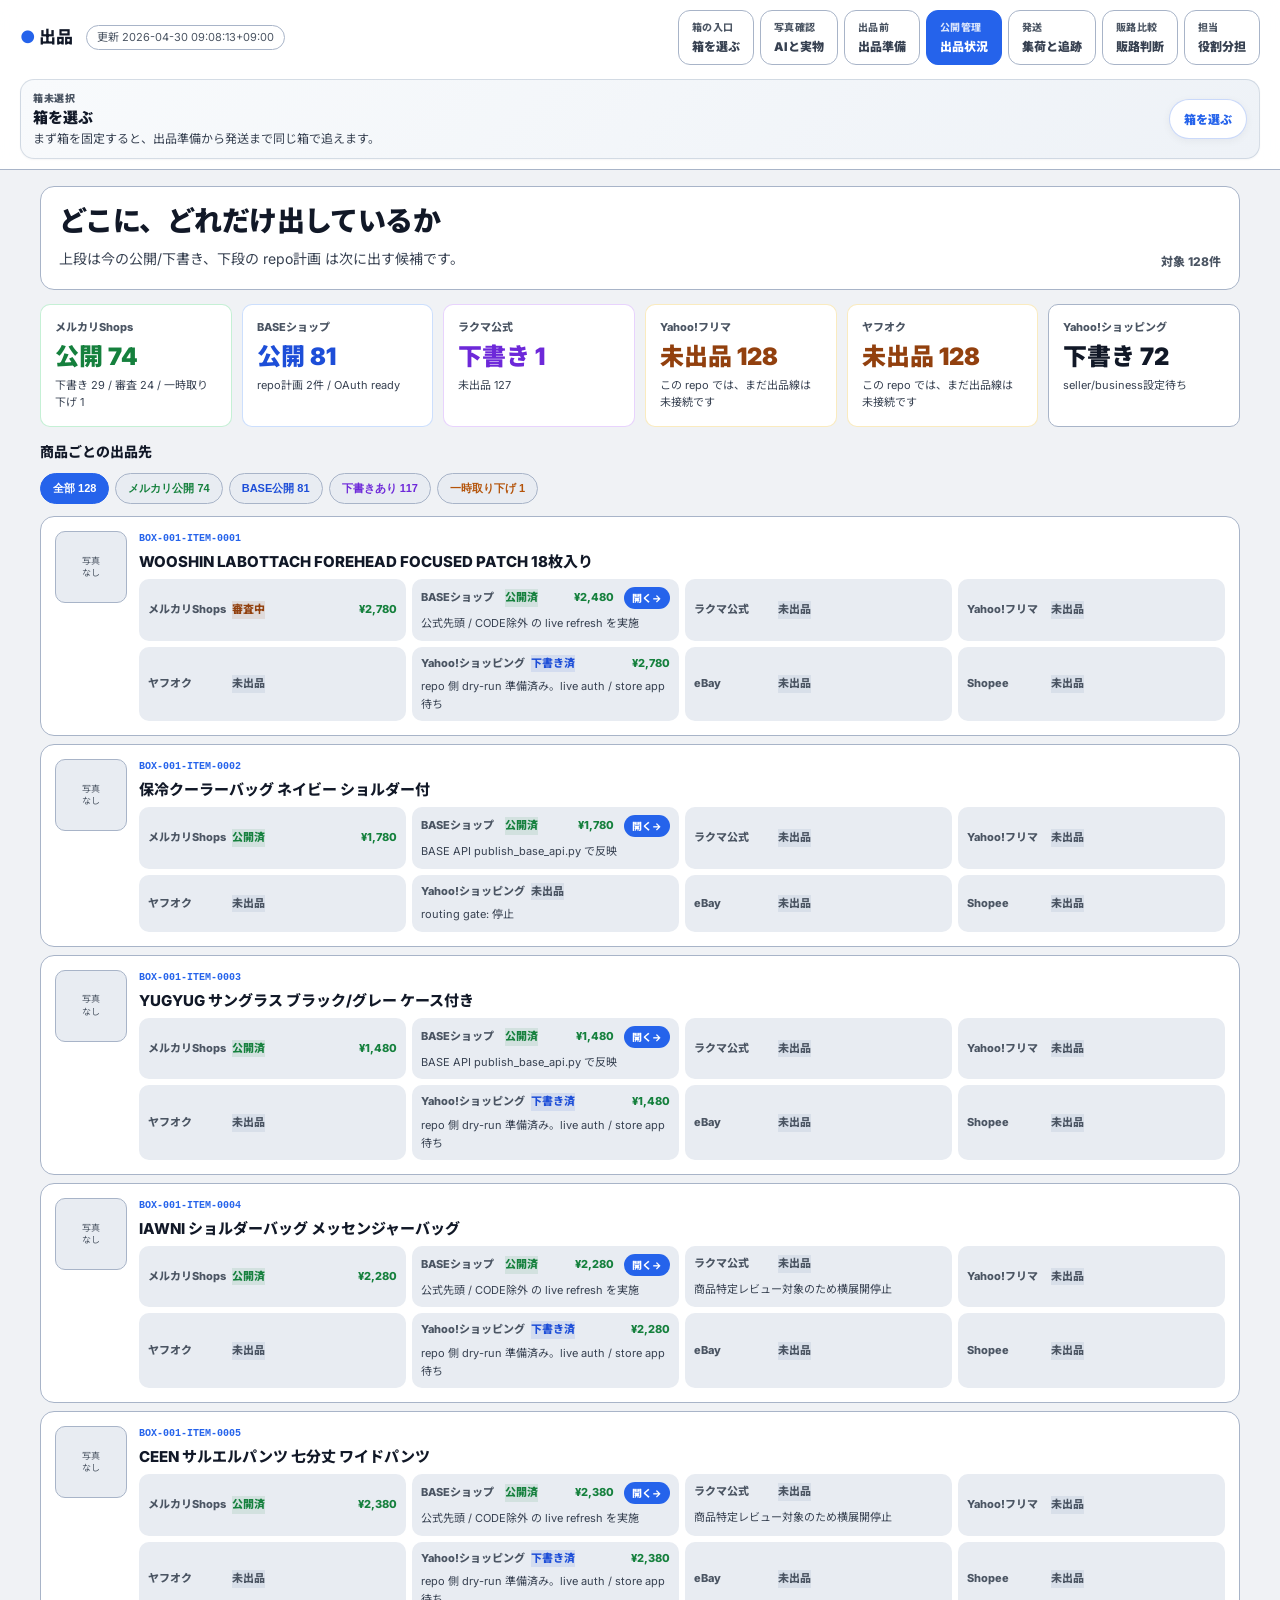
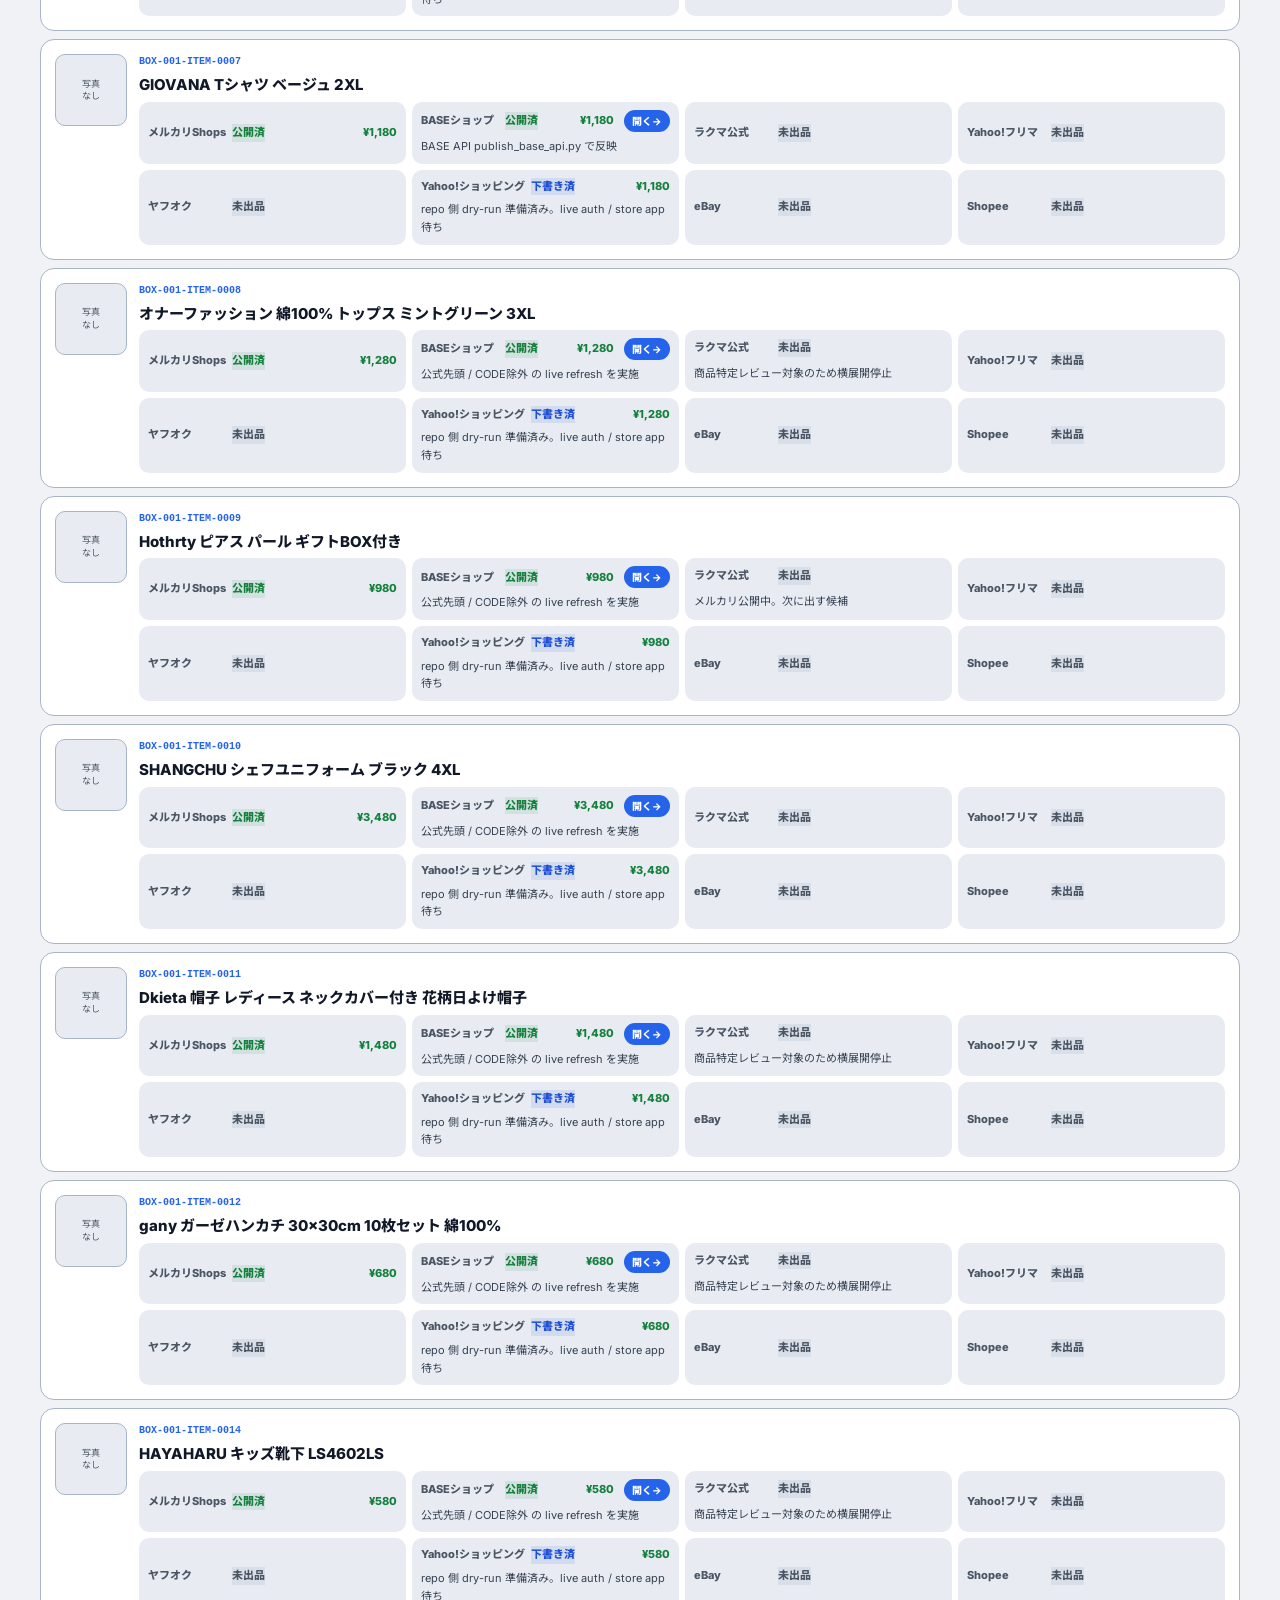
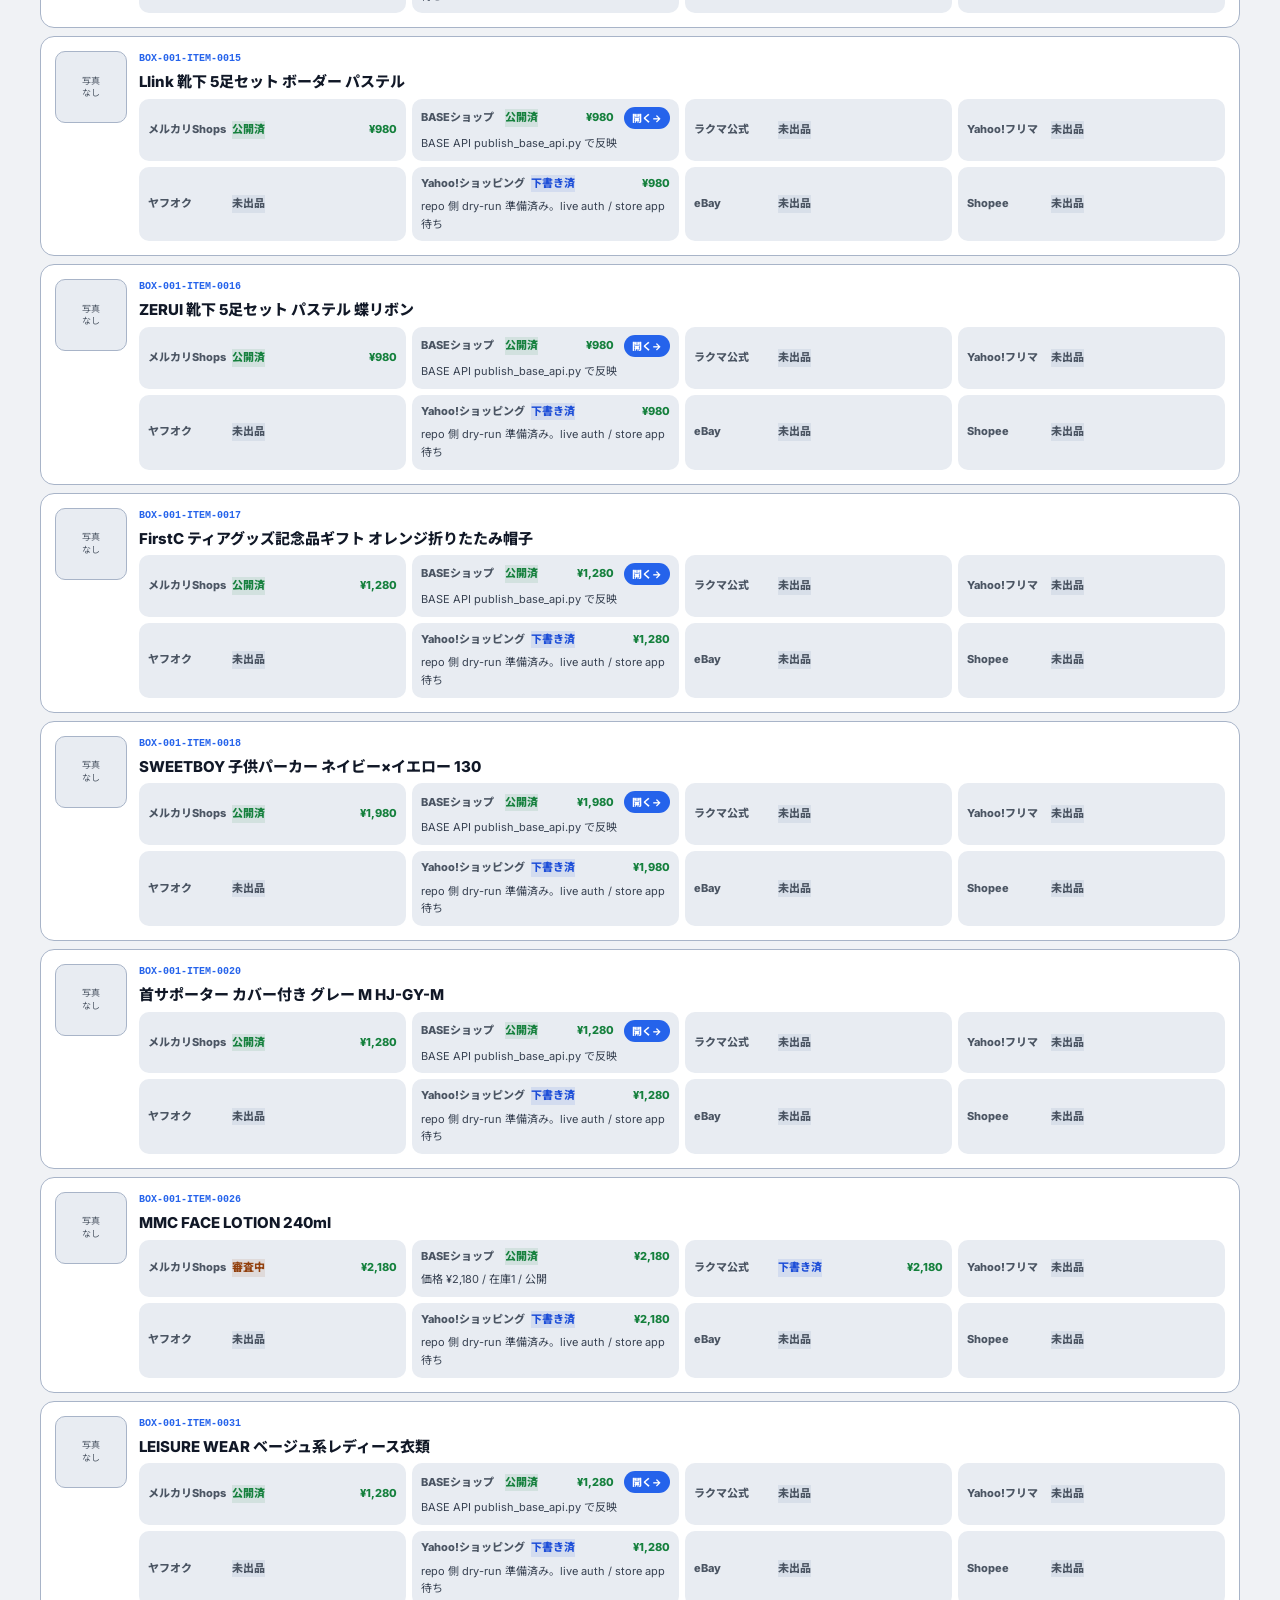
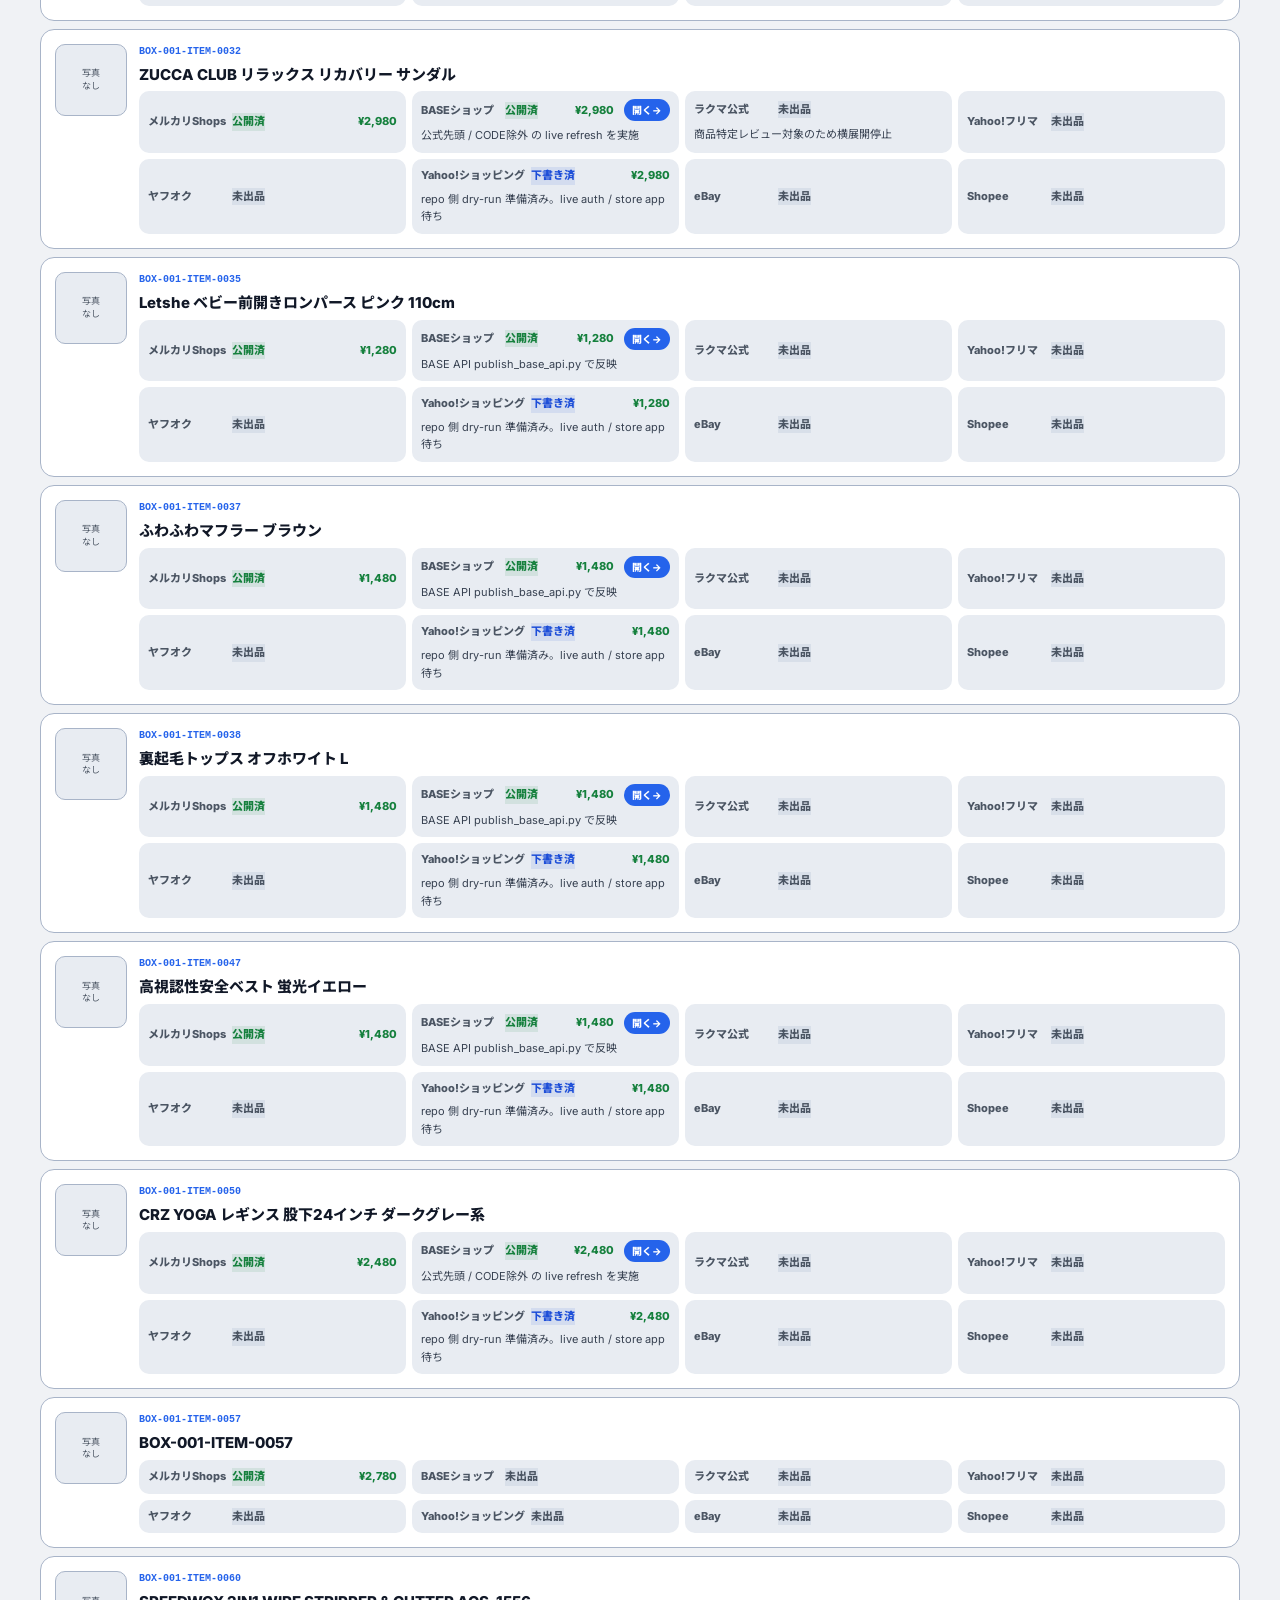
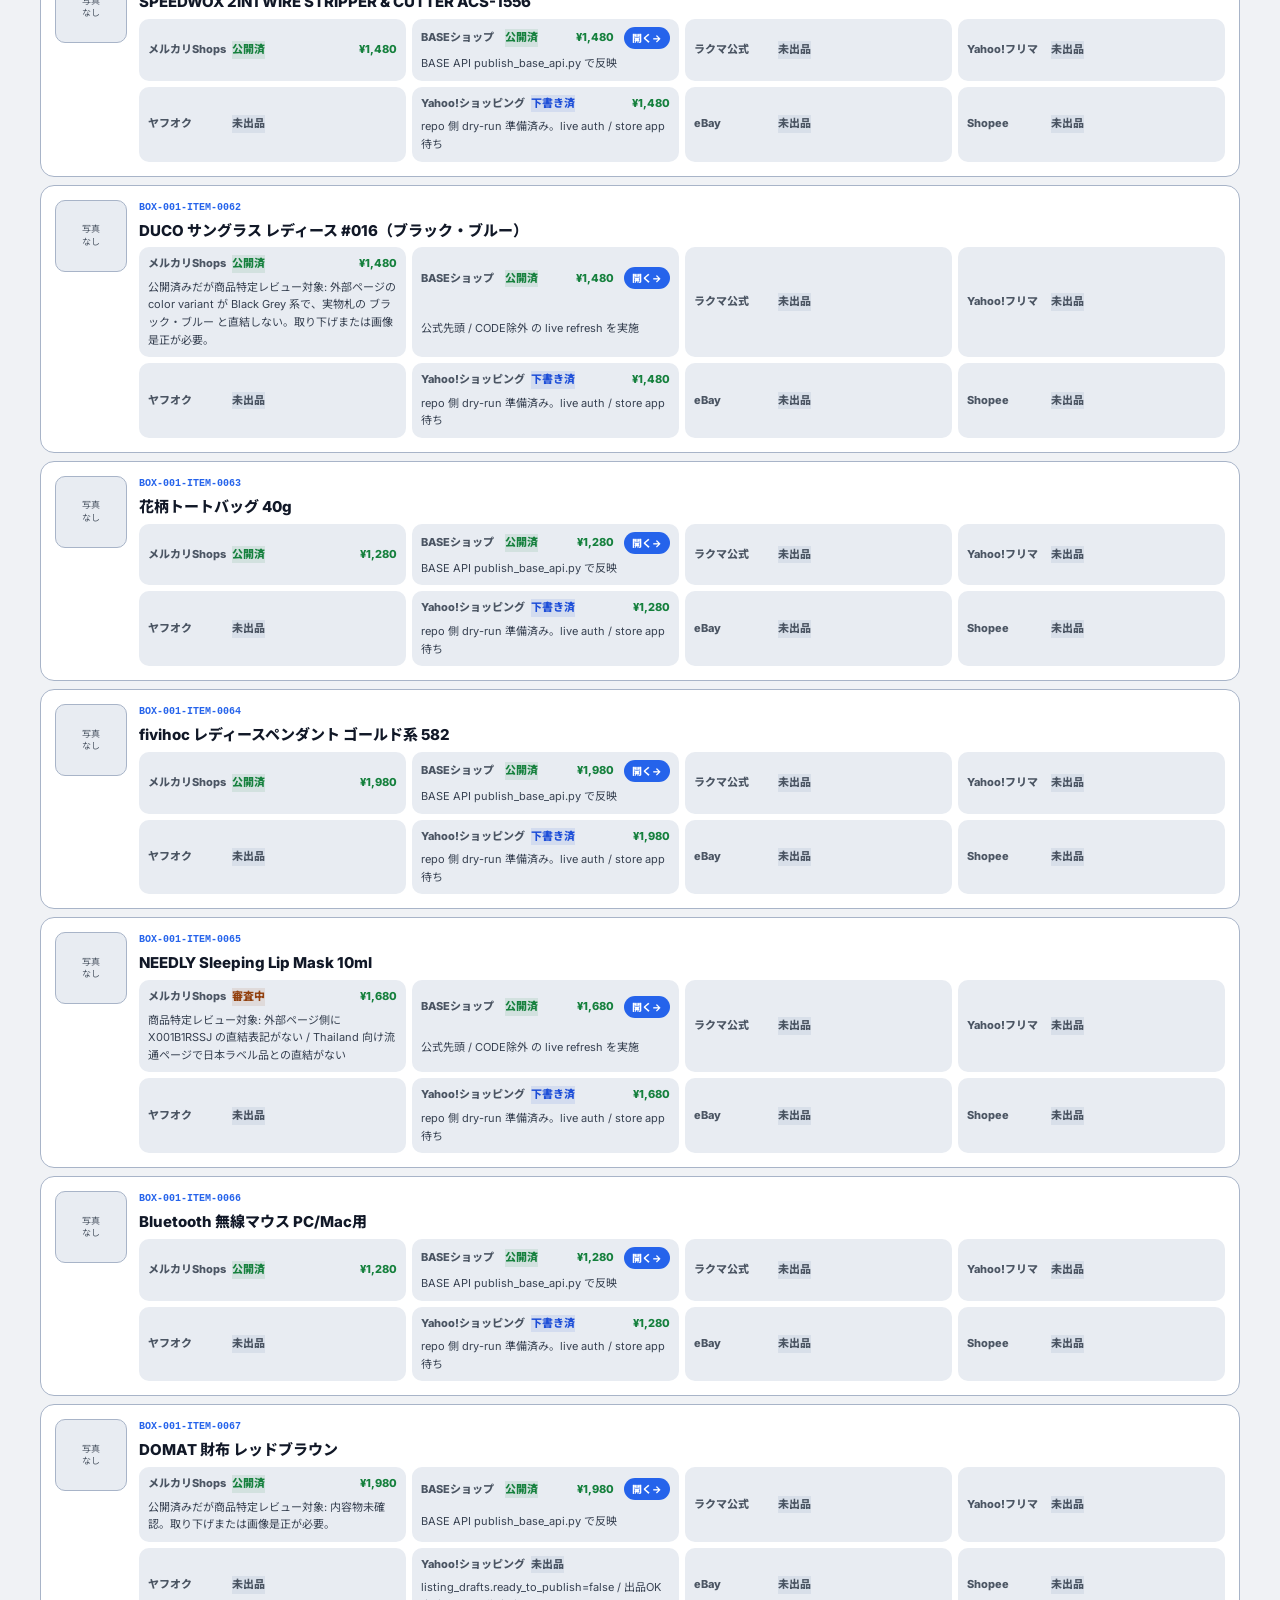
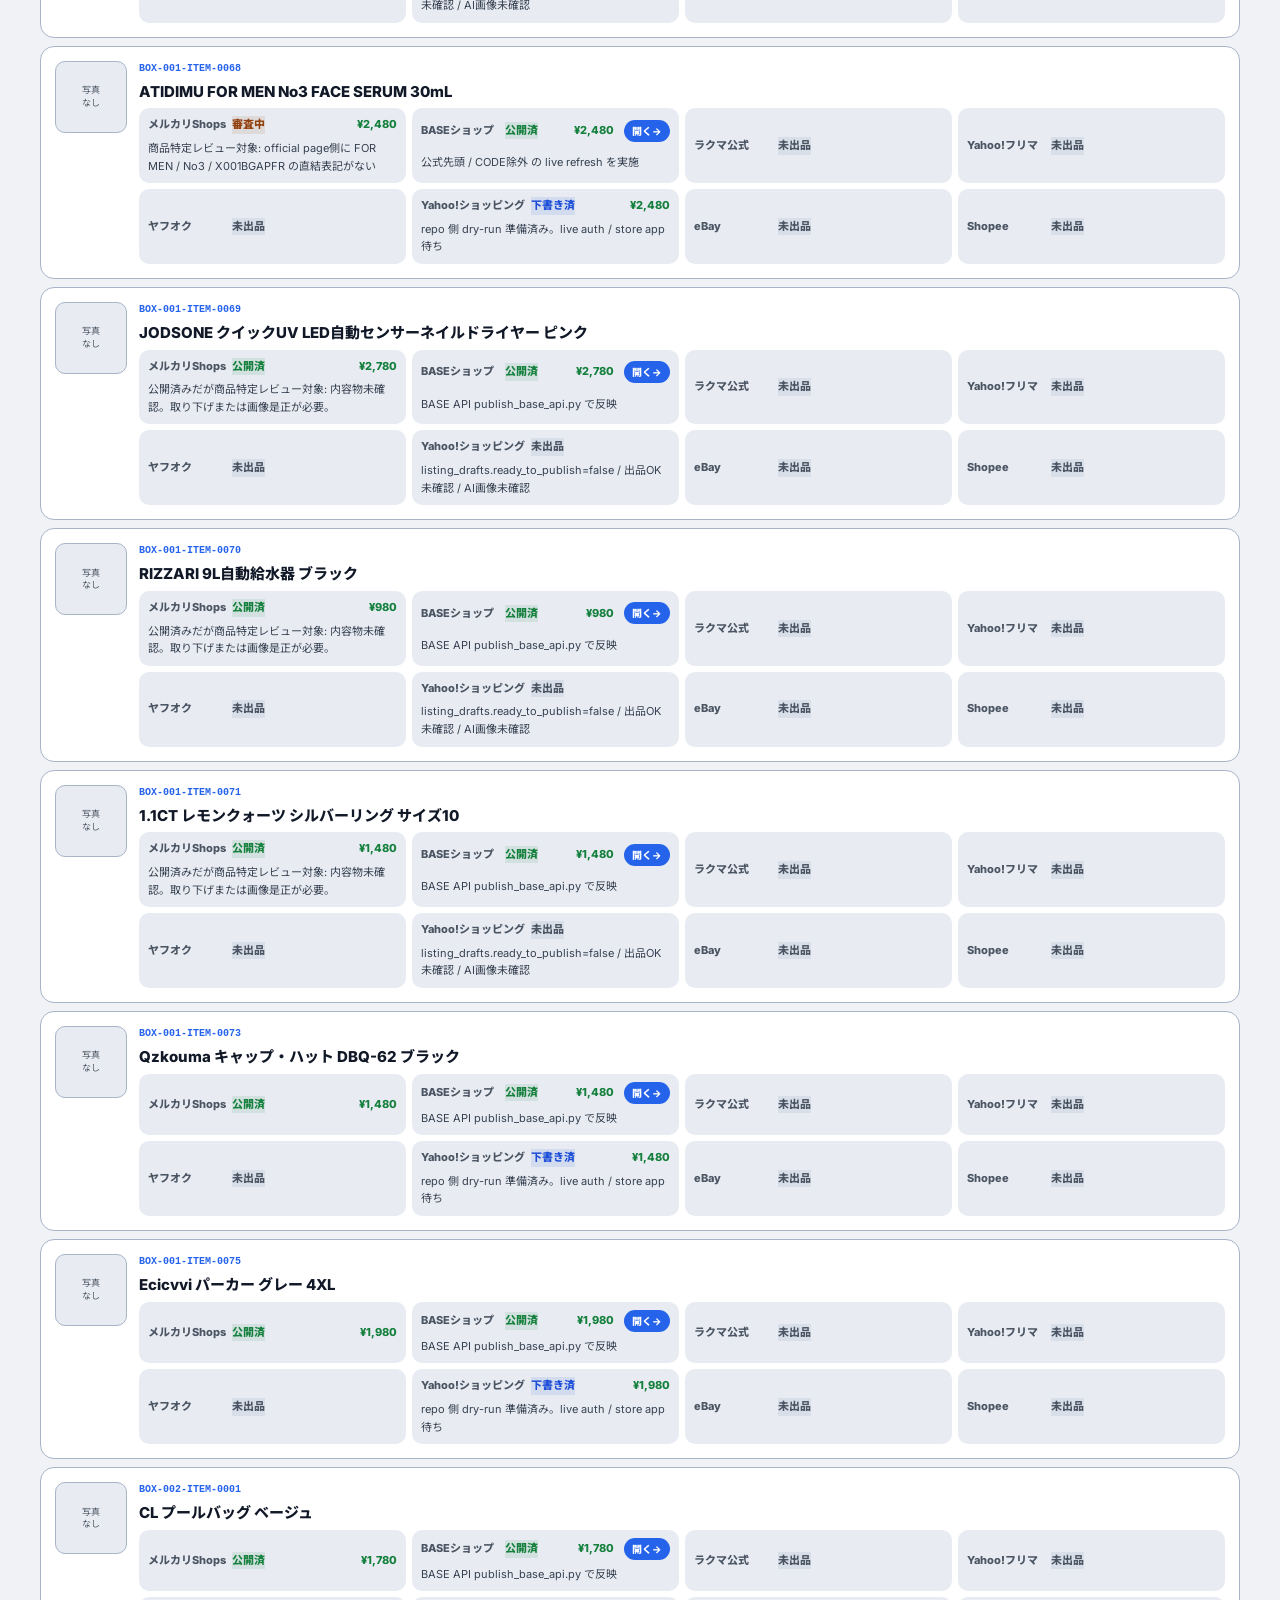
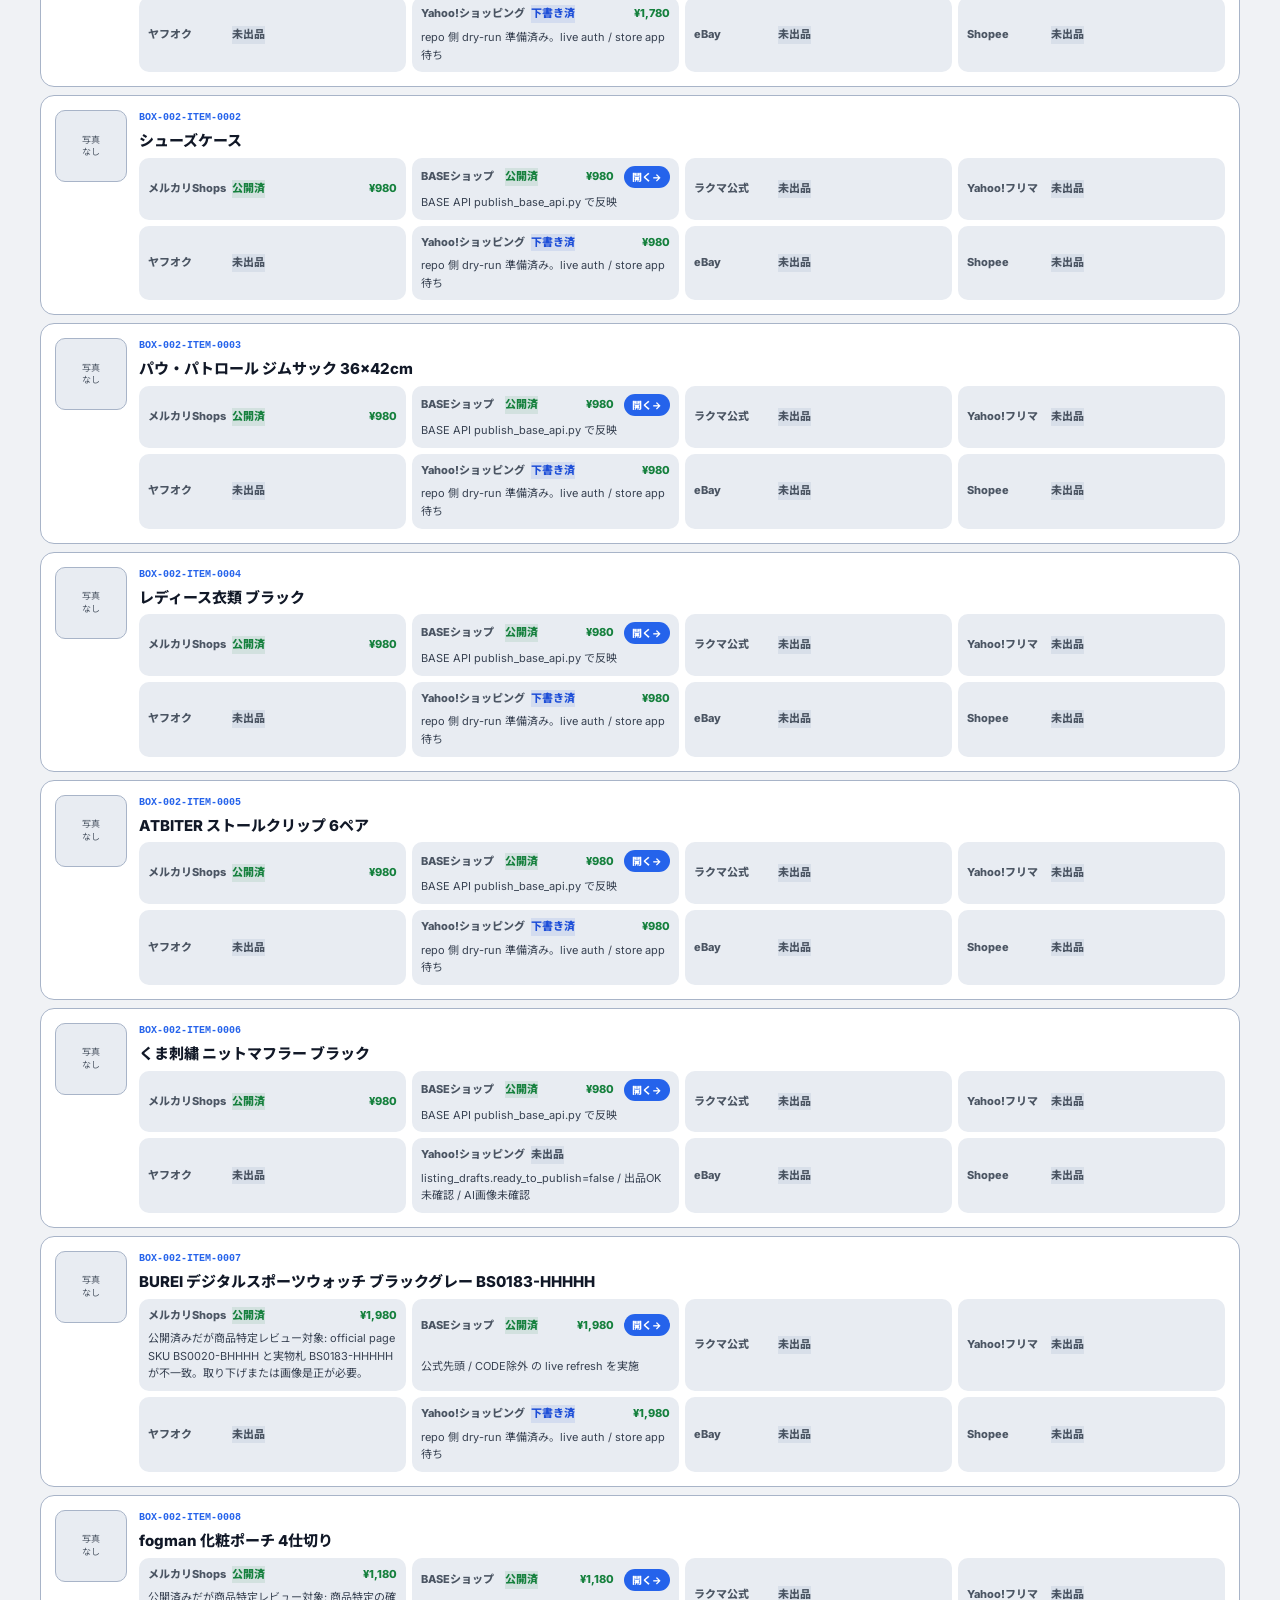
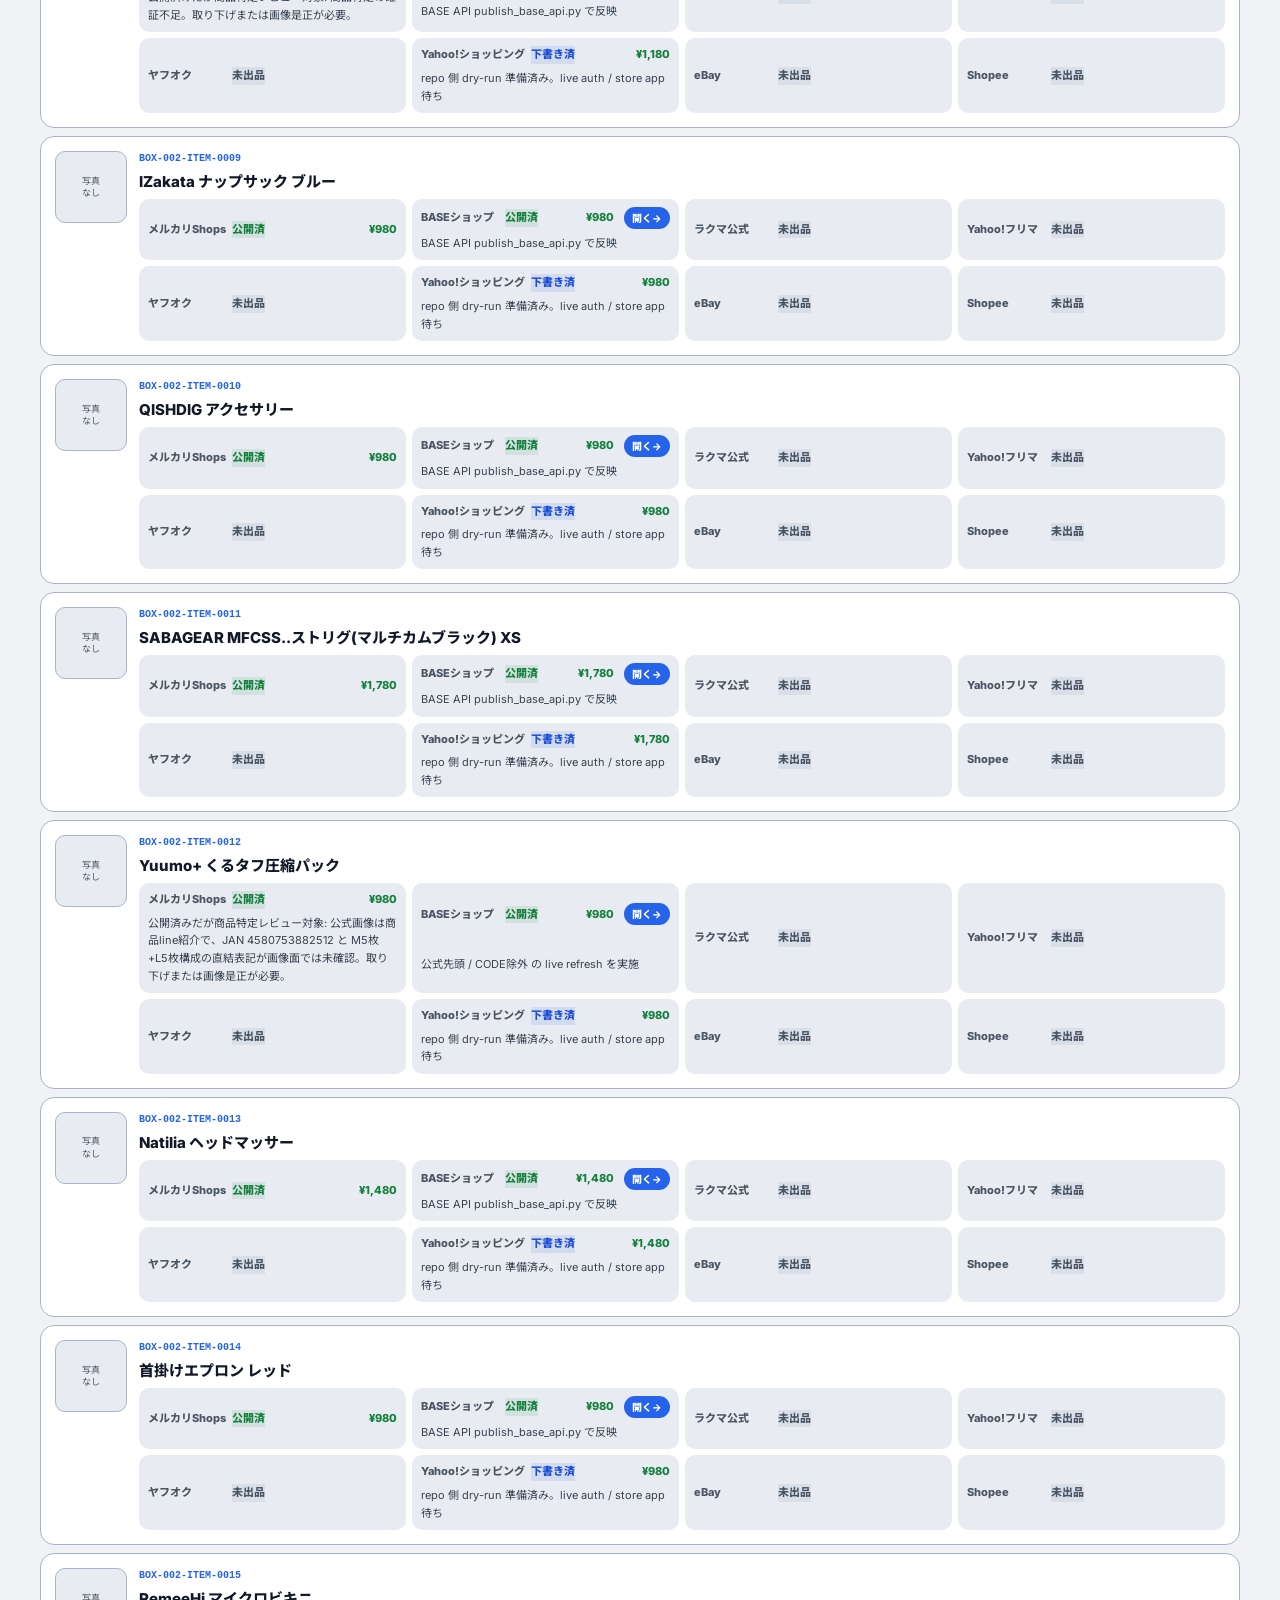
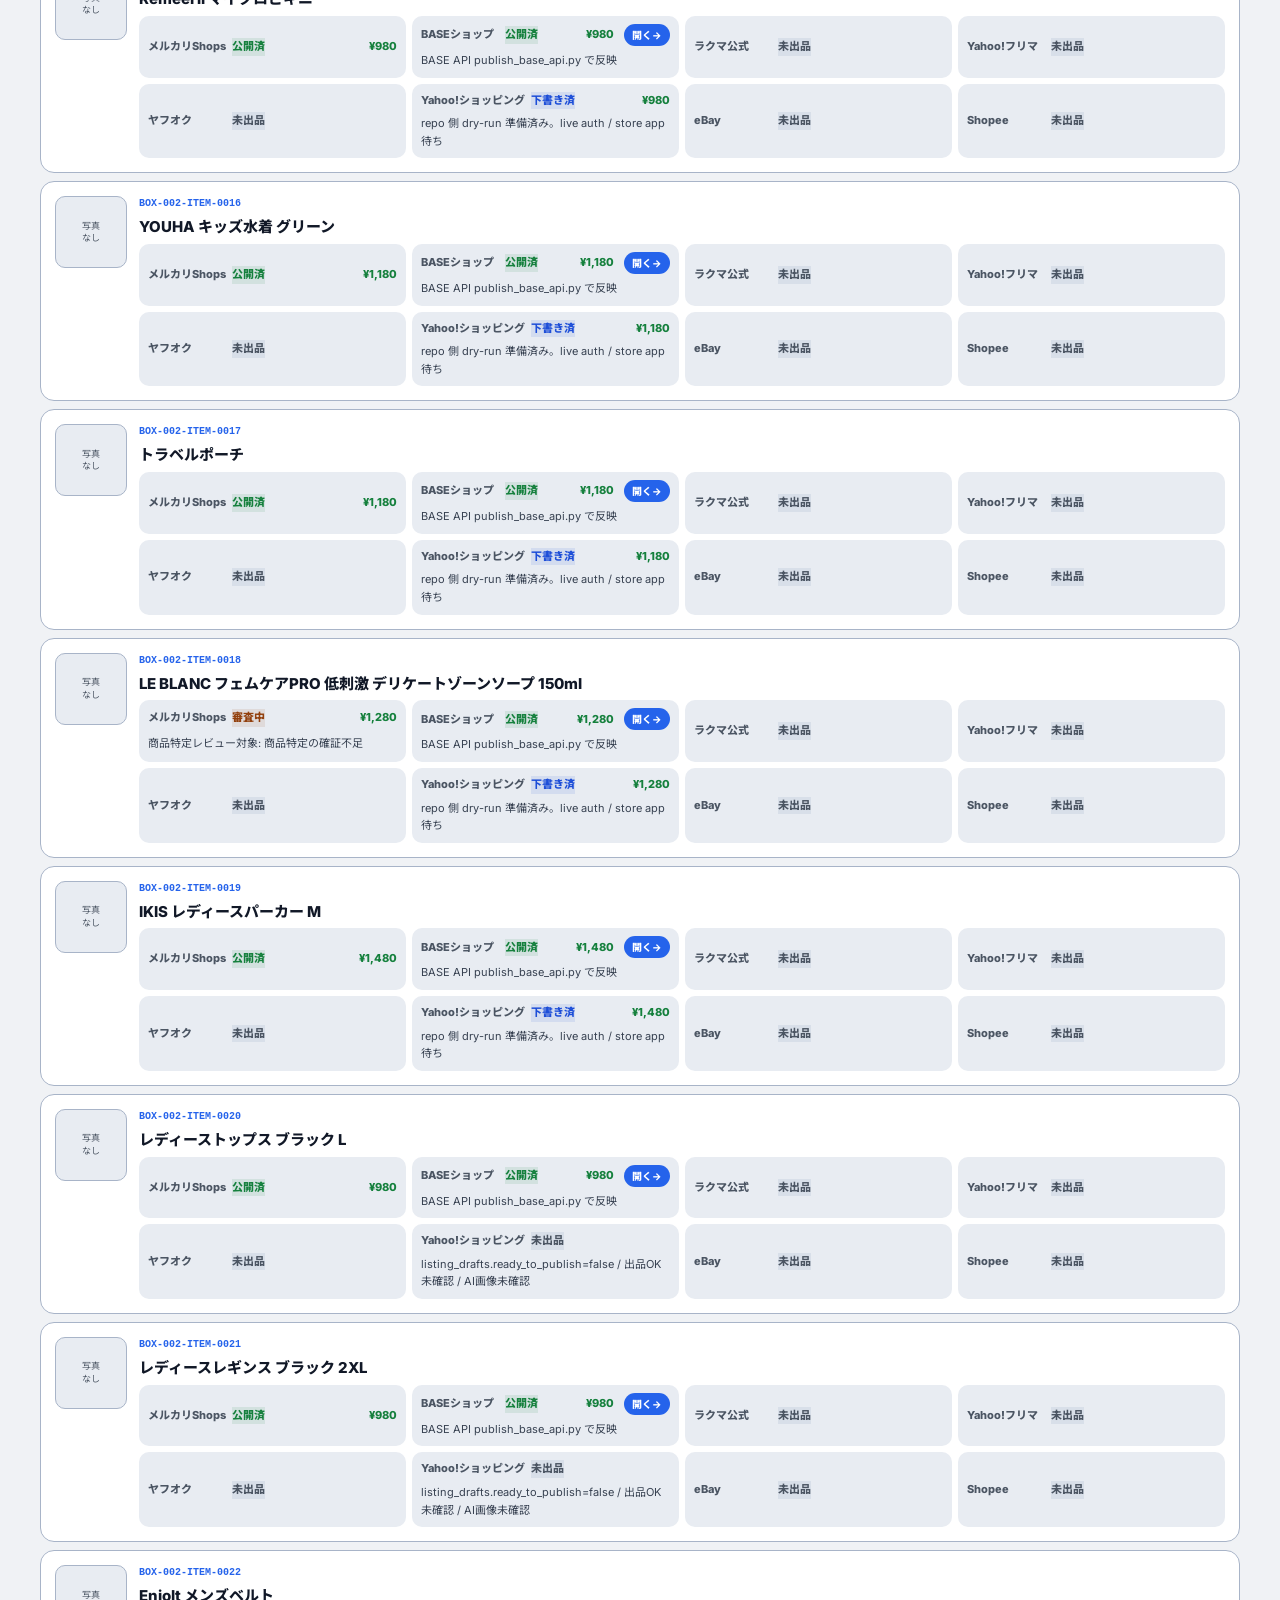
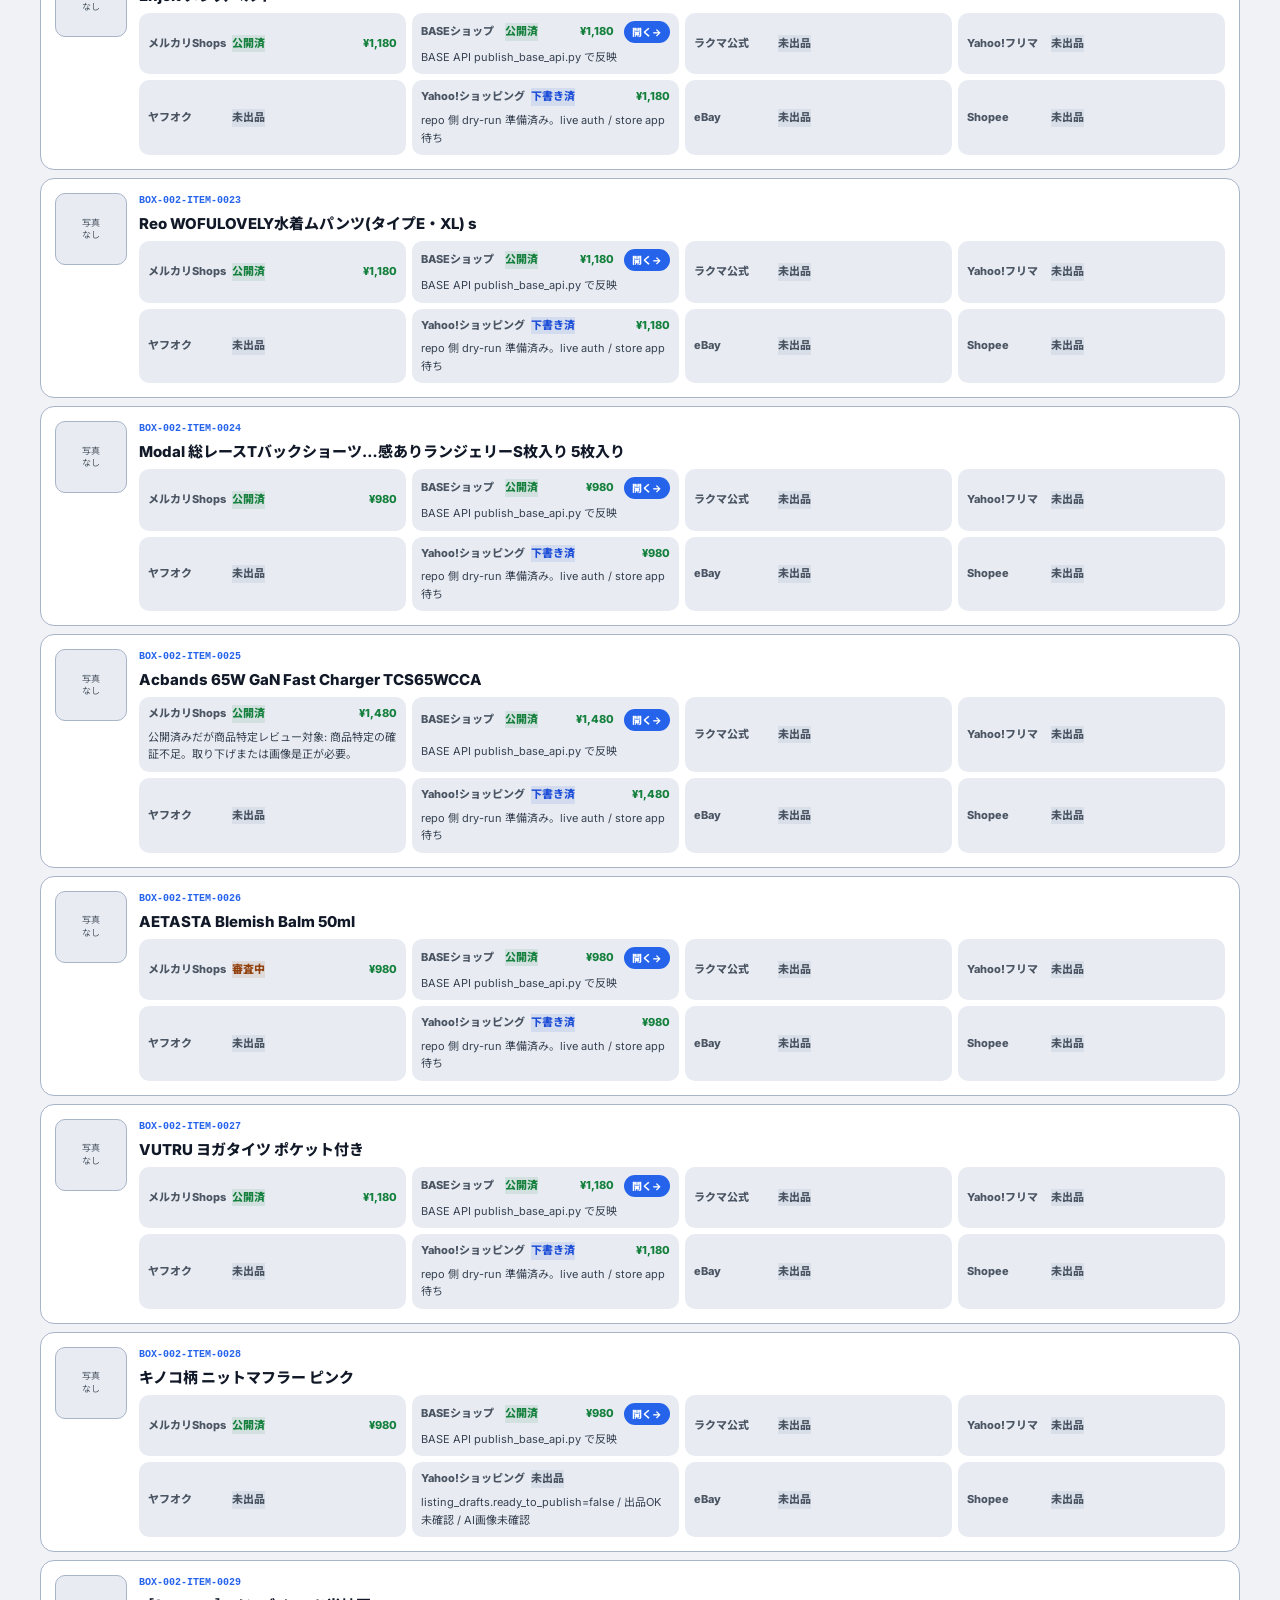
==== commit faaf9fb4: "Add BOX-A official-like references" ====
--- a/channel_listings.html
+++ b/channel_listings.html
@@ -130,7 +130,7 @@
 <body>
   <header class="hq-header">
     <h1><span class="dot">●</span> 出品</h1>
-    <span class="hq-fresh">更新 2026-04-30 08:59:06+09:00</span>
+    <span class="hq-fresh">更新 2026-04-30 09:08:13+09:00</span>
   </header>
   <div class="hq-wrap">
     <section class="cl-hero">
@@ -722,11 +722,11 @@
     <div class="cl-channels"><div class="cl-ch" title="公開済みだが商品特定レビュー対象: seed の SEL7771 SV 24.0 と retail code 1312 の直結がページ上で明示されない。取り下げまたは画像是正が必要。"><span class="cl-ch-label">メルカリShops</span><span class="cl-ch-status b-green">公開済</span><span class="cl-ch-price">¥1,980</span><span class="cl-ch-note">公開済みだが商品特定レビュー対象: seed の SEL7771 SV 24.0 と retail code 1312 の直結がページ上で明示されない。取り下げまたは画像是正が必要。</span></div><div class="cl-ch" title="公式先頭 / CODE除外 の live refresh を実施"><span class="cl-ch-label">BASEショップ</span><span class="cl-ch-status b-green">公開済</span><span class="cl-ch-price">¥1,980</span><a class="cl-ch-action" href="https://ddmerch.base.shop/items/143206079" target="_blank" rel="noopener">開く→</a><span class="cl-ch-note">公式先頭 / CODE除外 の live refresh を実施</span></div><div class="cl-ch"><span class="cl-ch-label">ラクマ公式</span><span class="cl-ch-status b-gray">未出品</span></div><div class="cl-ch"><span class="cl-ch-label">Yahoo!フリマ</span><span class="cl-ch-status b-gray">未出品</span></div><div class="cl-ch"><span class="cl-ch-label">ヤフオク</span><span class="cl-ch-status b-gray">未出品</span></div><div class="cl-ch" title="repo 側 dry-run 準備済み。live auth / store app 待ち"><span class="cl-ch-label">Yahoo!ショッピング</span><span class="cl-ch-status b-blue">下書き済</span><span class="cl-ch-price">¥1,980</span><span class="cl-ch-note">repo 側 dry-run 準備済み。live auth / store app 待ち</span></div><div class="cl-ch"><span class="cl-ch-label">eBay</span><span class="cl-ch-status b-gray">未出品</span></div><div class="cl-ch"><span class="cl-ch-label">Shopee</span><span class="cl-ch-status b-gray">未出品</span></div></div>
   </div>
 </div><div class="cl-card" data-mercari-published="0" data-base-published="1" data-paused="0" data-draft="1">
-  <div class="cl-photo-wrap"><img class="cl-photo" src="https://macbook-pro-m4.tail8c523e.ts.net:8447/merch/zero-cost/assets/intake/BOX-A-ITEM-0002/02_FRONT_004_IMG_2356.jpg" alt="" loading="lazy" onerror="this.style.display='none';this.nextElementSibling.style.display='flex'"><div class="cl-photo-placeholder" style="display:none">写真<br>なし</div></div>
+  <div class="cl-photo-wrap"><img class="cl-photo" src="https://macbook-pro-m4.tail8c523e.ts.net:8447/merch/zero-cost/assets/official_images/BOX-A-ITEM-0002_official_1.jpg" alt="" loading="lazy" onerror="this.style.display='none';this.nextElementSibling.style.display='flex'"><div class="cl-photo-placeholder" style="display:none">写真<br>なし</div></div>
   <div class="cl-info">
     <div class="cl-id">BOX-A-ITEM-0002</div>
     <div class="cl-name">ZEESEA LIVING COLORFULLY リップグロス 03 ピーナス</div>
-    <div class="cl-channels"><div class="cl-ch" title="listing_drafts.ready_to_publish=false / 出品OK未確認 / AI画像未確認"><span class="cl-ch-label">メルカリShops</span><span class="cl-ch-status b-yellow">審査中</span><span class="cl-ch-price">¥1,480</span><span class="cl-ch-note">listing_drafts.ready_to_publish=false / 出品OK未確認 / AI画像未確認</span></div><div class="cl-ch" title="BASE API publish_base_api.py で反映"><span class="cl-ch-label">BASEショップ</span><span class="cl-ch-status b-green">公開済</span><span class="cl-ch-price">¥1,480</span><a class="cl-ch-action" href="https://ddmerch.base.shop/items/142666025" target="_blank" rel="noopener">開く→</a><span class="cl-ch-note">BASE API publish_base_api.py で反映</span></div><div class="cl-ch"><span class="cl-ch-label">ラクマ公式</span><span class="cl-ch-status b-gray">未出品</span></div><div class="cl-ch"><span class="cl-ch-label">Yahoo!フリマ</span><span class="cl-ch-status b-gray">未出品</span></div><div class="cl-ch"><span class="cl-ch-label">ヤフオク</span><span class="cl-ch-status b-gray">未出品</span></div><div class="cl-ch"><span class="cl-ch-label">Yahoo!ショッピング</span><span class="cl-ch-status b-gray">未出品</span></div><div class="cl-ch"><span class="cl-ch-label">eBay</span><span class="cl-ch-status b-gray">未出品</span></div><div class="cl-ch"><span class="cl-ch-label">Shopee</span><span class="cl-ch-status b-gray">未出品</span></div></div>
+    <div class="cl-channels"><div class="cl-ch" title="listing_drafts.ready_to_publish=false / 出品OK未確認 / AI画像未確認"><span class="cl-ch-label">メルカリShops</span><span class="cl-ch-status b-yellow">審査中</span><span class="cl-ch-price">¥750</span><span class="cl-ch-note">listing_drafts.ready_to_publish=false / 出品OK未確認 / AI画像未確認</span></div><div class="cl-ch" title="BASE API publish_base_api.py で反映"><span class="cl-ch-label">BASEショップ</span><span class="cl-ch-status b-green">公開済</span><span class="cl-ch-price">¥1,480</span><a class="cl-ch-action" href="https://ddmerch.base.shop/items/142666025" target="_blank" rel="noopener">開く→</a><span class="cl-ch-note">BASE API publish_base_api.py で反映</span></div><div class="cl-ch"><span class="cl-ch-label">ラクマ公式</span><span class="cl-ch-status b-gray">未出品</span></div><div class="cl-ch"><span class="cl-ch-label">Yahoo!フリマ</span><span class="cl-ch-status b-gray">未出品</span></div><div class="cl-ch"><span class="cl-ch-label">ヤフオク</span><span class="cl-ch-status b-gray">未出品</span></div><div class="cl-ch"><span class="cl-ch-label">Yahoo!ショッピング</span><span class="cl-ch-status b-gray">未出品</span></div><div class="cl-ch"><span class="cl-ch-label">eBay</span><span class="cl-ch-status b-gray">未出品</span></div><div class="cl-ch"><span class="cl-ch-label">Shopee</span><span class="cl-ch-status b-gray">未出品</span></div></div>
   </div>
 </div><div class="cl-card" data-mercari-published="0" data-base-published="0" data-paused="1" data-draft="0">
   <div class="cl-photo-wrap"><img class="cl-photo" src="https://macbook-pro-m4.tail8c523e.ts.net:8447/merch/zero-cost/assets/official_images/BOX-001-ITEM-0019_official_1.jpg" alt="" loading="lazy" onerror="this.style.display='none';this.nextElementSibling.style.display='flex'"><div class="cl-photo-placeholder" style="display:none">写真<br>なし</div></div>
@@ -995,11 +995,11 @@
     <div class="cl-channels"><div class="cl-ch" title="商品特定レビュー対象: 商品特定の確証不足"><span class="cl-ch-label">メルカリShops</span><span class="cl-ch-status b-yellow">審査中</span><span class="cl-ch-price">¥980</span><span class="cl-ch-note">商品特定レビュー対象: 商品特定の確証不足</span></div><div class="cl-ch"><span class="cl-ch-label">BASEショップ</span><span class="cl-ch-status b-gray">未出品</span></div><div class="cl-ch"><span class="cl-ch-label">ラクマ公式</span><span class="cl-ch-status b-gray">未出品</span></div><div class="cl-ch"><span class="cl-ch-label">Yahoo!フリマ</span><span class="cl-ch-status b-gray">未出品</span></div><div class="cl-ch"><span class="cl-ch-label">ヤフオク</span><span class="cl-ch-status b-gray">未出品</span></div><div class="cl-ch"><span class="cl-ch-label">Yahoo!ショッピング</span><span class="cl-ch-status b-gray">未出品</span></div><div class="cl-ch"><span class="cl-ch-label">eBay</span><span class="cl-ch-status b-gray">未出品</span></div><div class="cl-ch"><span class="cl-ch-label">Shopee</span><span class="cl-ch-status b-gray">未出品</span></div></div>
   </div>
 </div><div class="cl-card" data-mercari-published="0" data-base-published="0" data-paused="0" data-draft="1">
-  <div class="cl-photo-wrap"><img class="cl-photo" src="https://macbook-pro-m4.tail8c523e.ts.net:8447/merch/zero-cost/assets/intake/BOX-A-ITEM-0004/02_FRONT_014_IMG_2311.jpg" alt="" loading="lazy" onerror="this.style.display='none';this.nextElementSibling.style.display='flex'"><div class="cl-photo-placeholder" style="display:none">写真<br>なし</div></div>
+  <div class="cl-photo-wrap"><img class="cl-photo" src="https://macbook-pro-m4.tail8c523e.ts.net:8447/merch/zero-cost/assets/official_images/BOX-A-ITEM-0004_official_1.jpg" alt="" loading="lazy" onerror="this.style.display='none';this.nextElementSibling.style.display='flex'"><div class="cl-photo-placeholder" style="display:none">写真<br>なし</div></div>
   <div class="cl-info">
     <div class="cl-id">BOX-A-ITEM-0004</div>
     <div class="cl-name">MOVMAO ドライバーセット 13 in 1 赤黒</div>
-    <div class="cl-channels"><div class="cl-ch" title="listing_drafts.ready_to_publish=false / 出品OK未確認 / AI画像未確認"><span class="cl-ch-label">メルカリShops</span><span class="cl-ch-status b-yellow">審査中</span><span class="cl-ch-price">¥1,480</span><span class="cl-ch-note">listing_drafts.ready_to_publish=false / 出品OK未確認 / AI画像未確認</span></div><div class="cl-ch"><span class="cl-ch-label">BASEショップ</span><span class="cl-ch-status b-gray">未出品</span></div><div class="cl-ch"><span class="cl-ch-label">ラクマ公式</span><span class="cl-ch-status b-gray">未出品</span></div><div class="cl-ch"><span class="cl-ch-label">Yahoo!フリマ</span><span class="cl-ch-status b-gray">未出品</span></div><div class="cl-ch"><span class="cl-ch-label">ヤフオク</span><span class="cl-ch-status b-gray">未出品</span></div><div class="cl-ch"><span class="cl-ch-label">Yahoo!ショッピング</span><span class="cl-ch-status b-gray">未出品</span></div><div class="cl-ch"><span class="cl-ch-label">eBay</span><span class="cl-ch-status b-gray">未出品</span></div><div class="cl-ch"><span class="cl-ch-label">Shopee</span><span class="cl-ch-status b-gray">未出品</span></div></div>
+    <div class="cl-channels"><div class="cl-ch" title="listing_drafts.ready_to_publish=false / 出品OK未確認 / AI画像未確認"><span class="cl-ch-label">メルカリShops</span><span class="cl-ch-status b-yellow">審査中</span><span class="cl-ch-price">¥930</span><span class="cl-ch-note">listing_drafts.ready_to_publish=false / 出品OK未確認 / AI画像未確認</span></div><div class="cl-ch"><span class="cl-ch-label">BASEショップ</span><span class="cl-ch-status b-gray">未出品</span></div><div class="cl-ch"><span class="cl-ch-label">ラクマ公式</span><span class="cl-ch-status b-gray">未出品</span></div><div class="cl-ch"><span class="cl-ch-label">Yahoo!フリマ</span><span class="cl-ch-status b-gray">未出品</span></div><div class="cl-ch"><span class="cl-ch-label">ヤフオク</span><span class="cl-ch-status b-gray">未出品</span></div><div class="cl-ch"><span class="cl-ch-label">Yahoo!ショッピング</span><span class="cl-ch-status b-gray">未出品</span></div><div class="cl-ch"><span class="cl-ch-label">eBay</span><span class="cl-ch-status b-gray">未出品</span></div><div class="cl-ch"><span class="cl-ch-label">Shopee</span><span class="cl-ch-status b-gray">未出品</span></div></div>
   </div>
 </div><div class="cl-card" data-mercari-published="0" data-base-published="0" data-paused="0" data-draft="1">
   <div class="cl-photo-wrap"><img class="cl-photo" src="https://macbook-pro-m4.tail8c523e.ts.net:8447/merch/zero-cost/assets/intake/BOX-A-ITEM-0005/02_FRONT_017_IMG_2315.jpg" alt="" loading="lazy" onerror="this.style.display='none';this.nextElementSibling.style.display='flex'"><div class="cl-photo-placeholder" style="display:none">写真<br>なし</div></div>
@@ -1054,7 +1054,7 @@
     </div>
   </div>
   <div class="hq-footer">
-    <span>スナップショット: 2026-04-30 08:59:06+09:00</span>
+    <span>スナップショット: 2026-04-30 09:08:13+09:00</span>
   </div>
   <script src="./common.js"></script>
   <script>
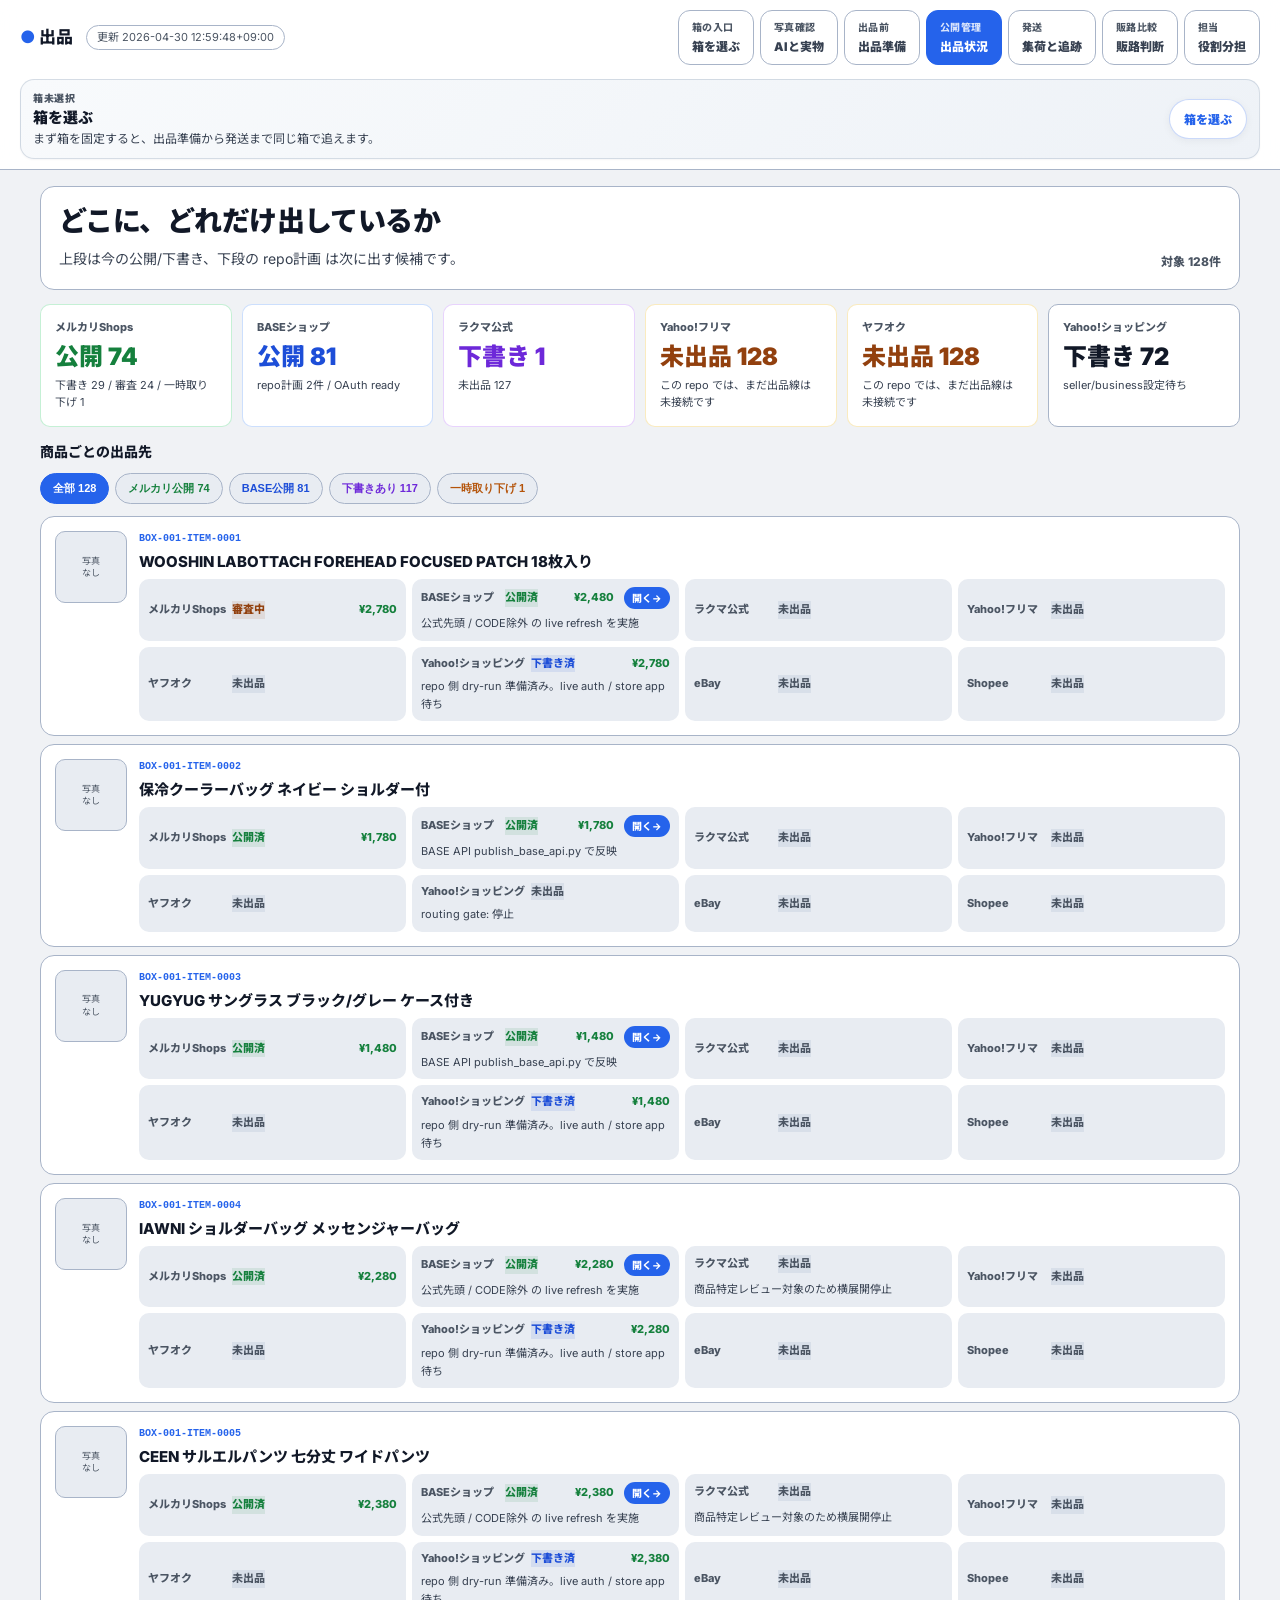
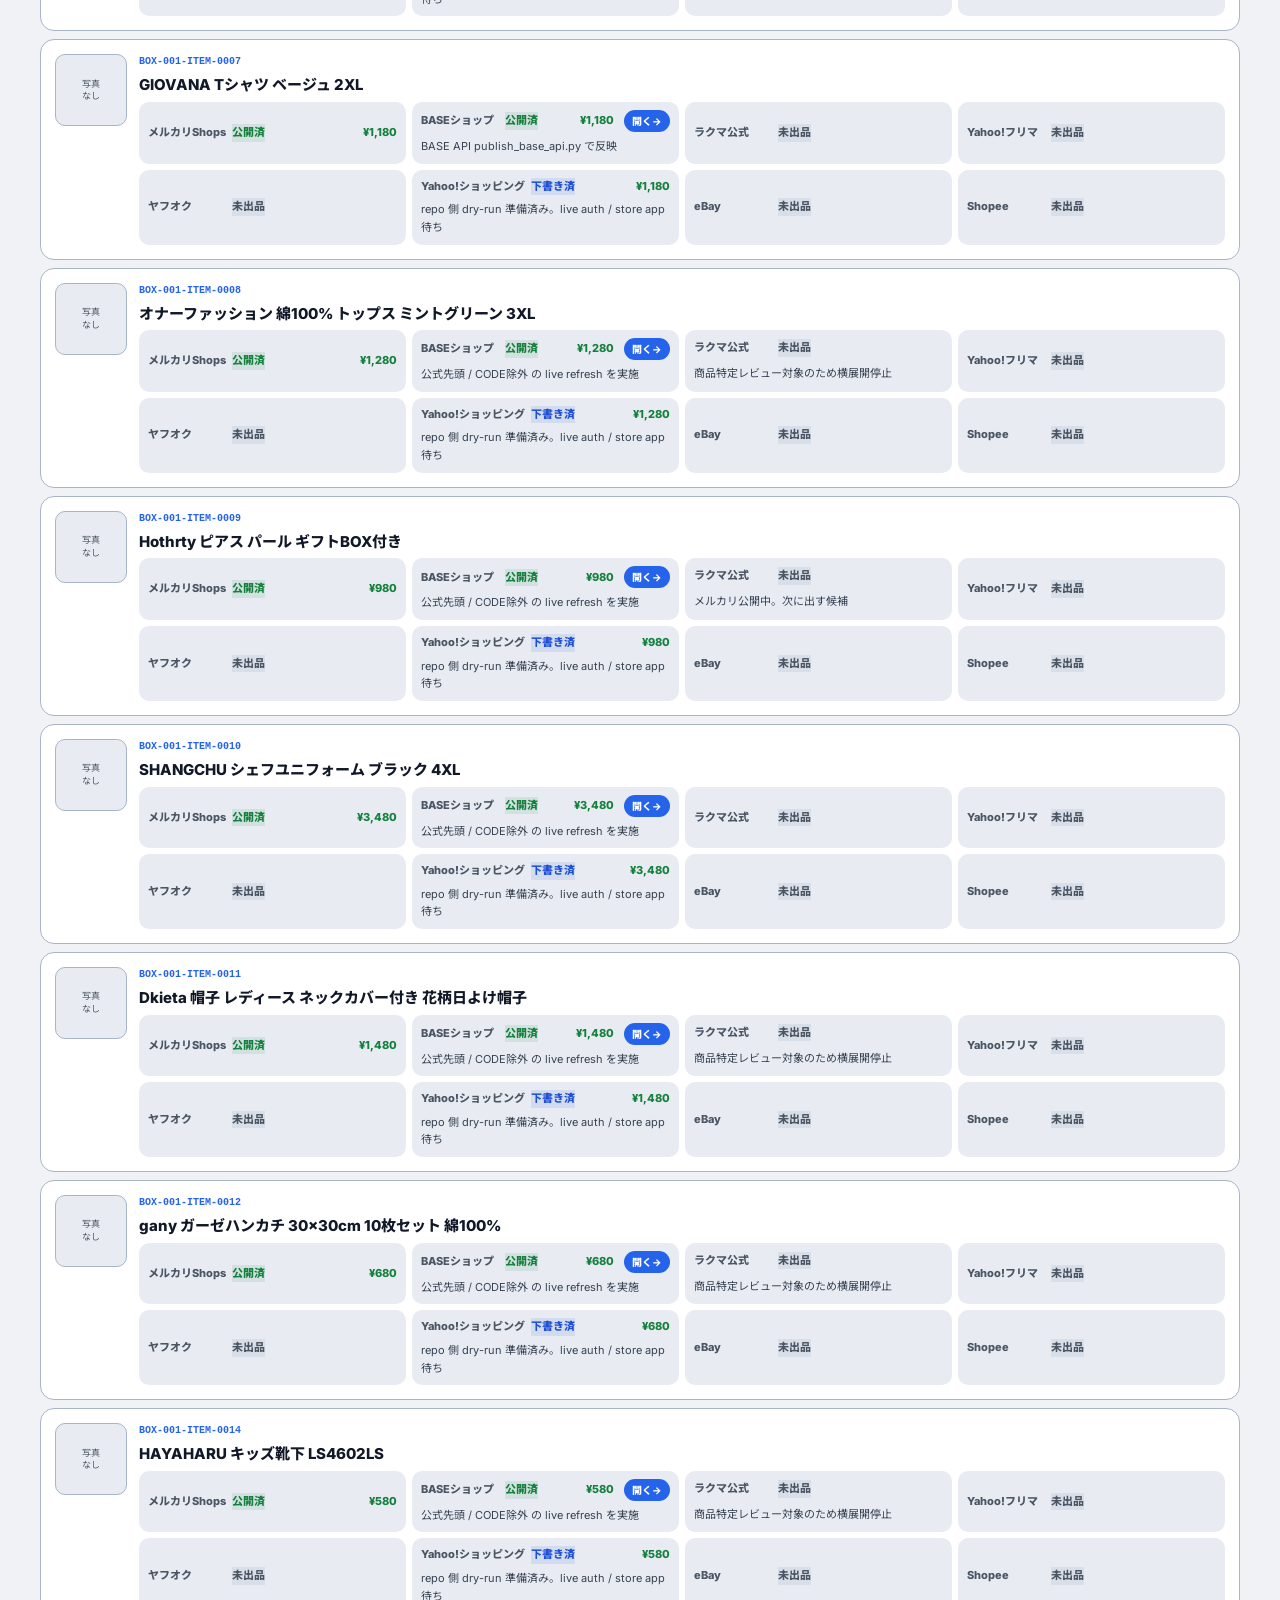
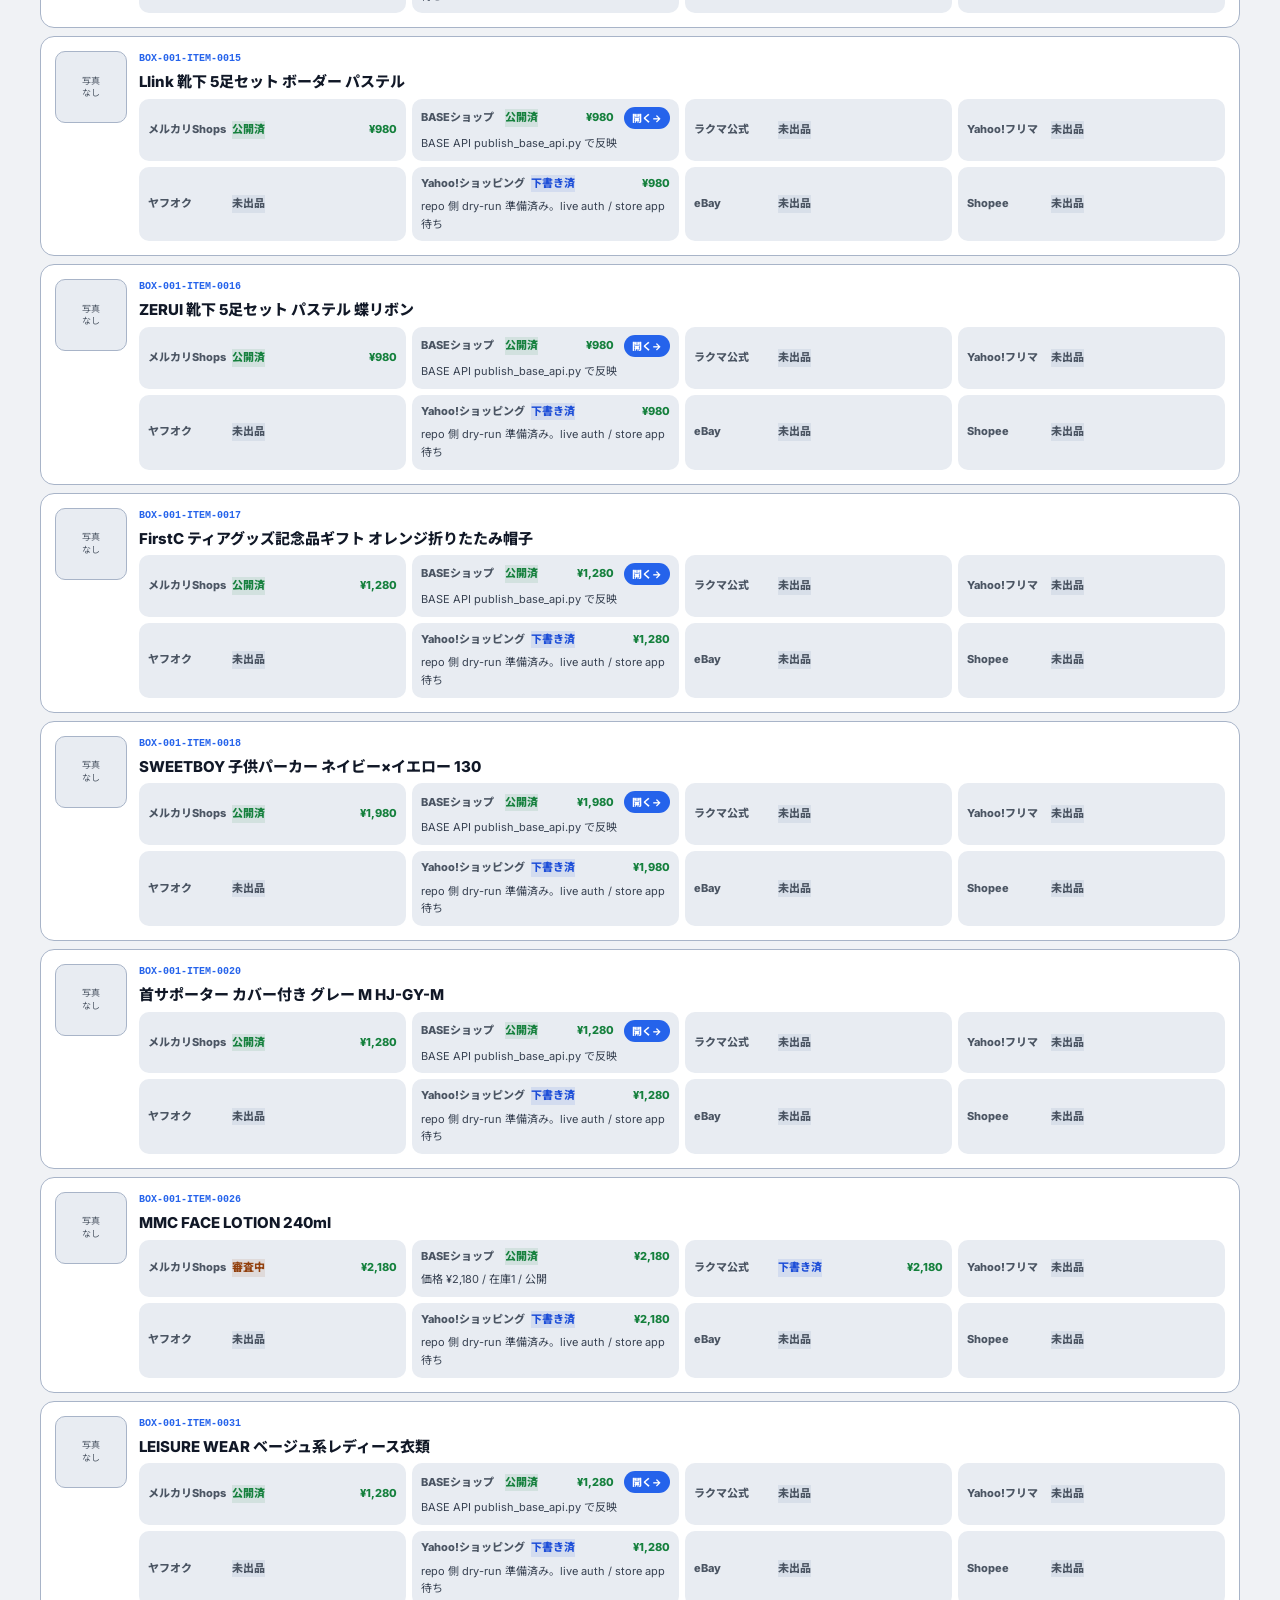
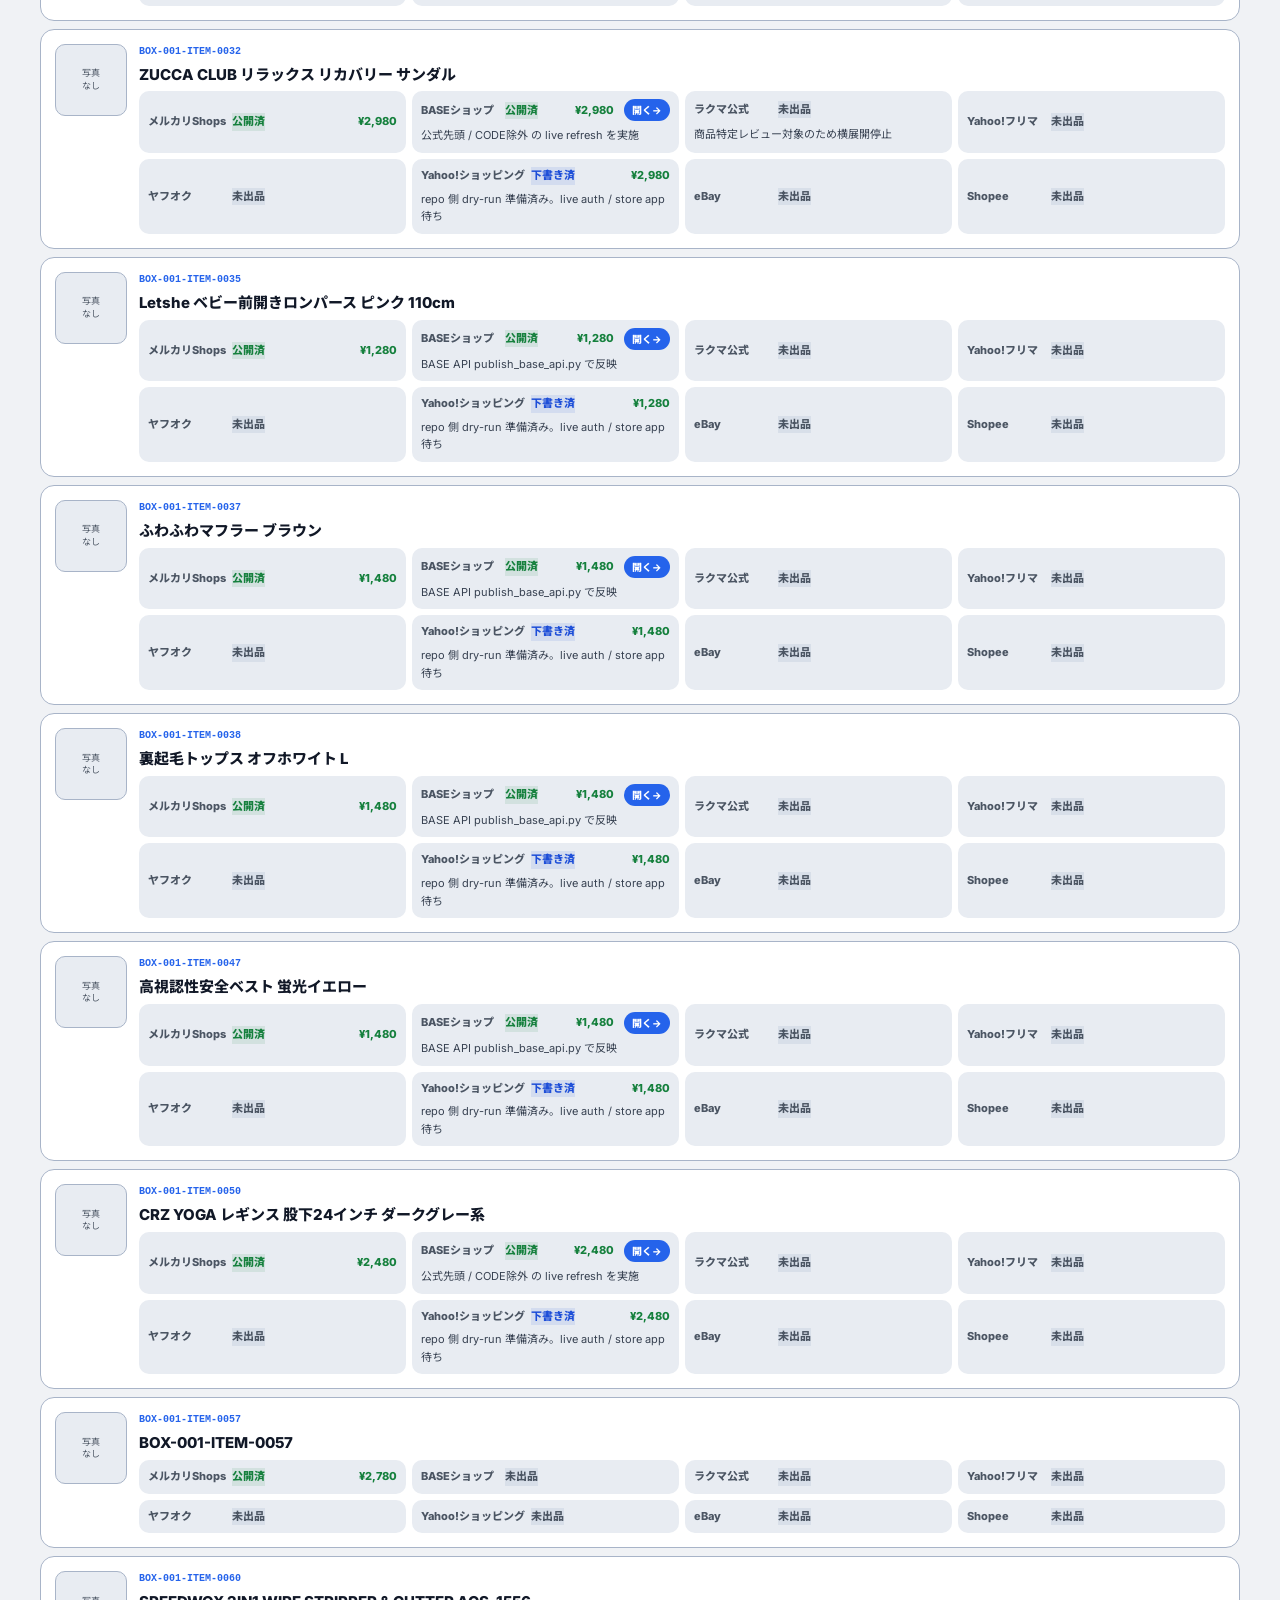
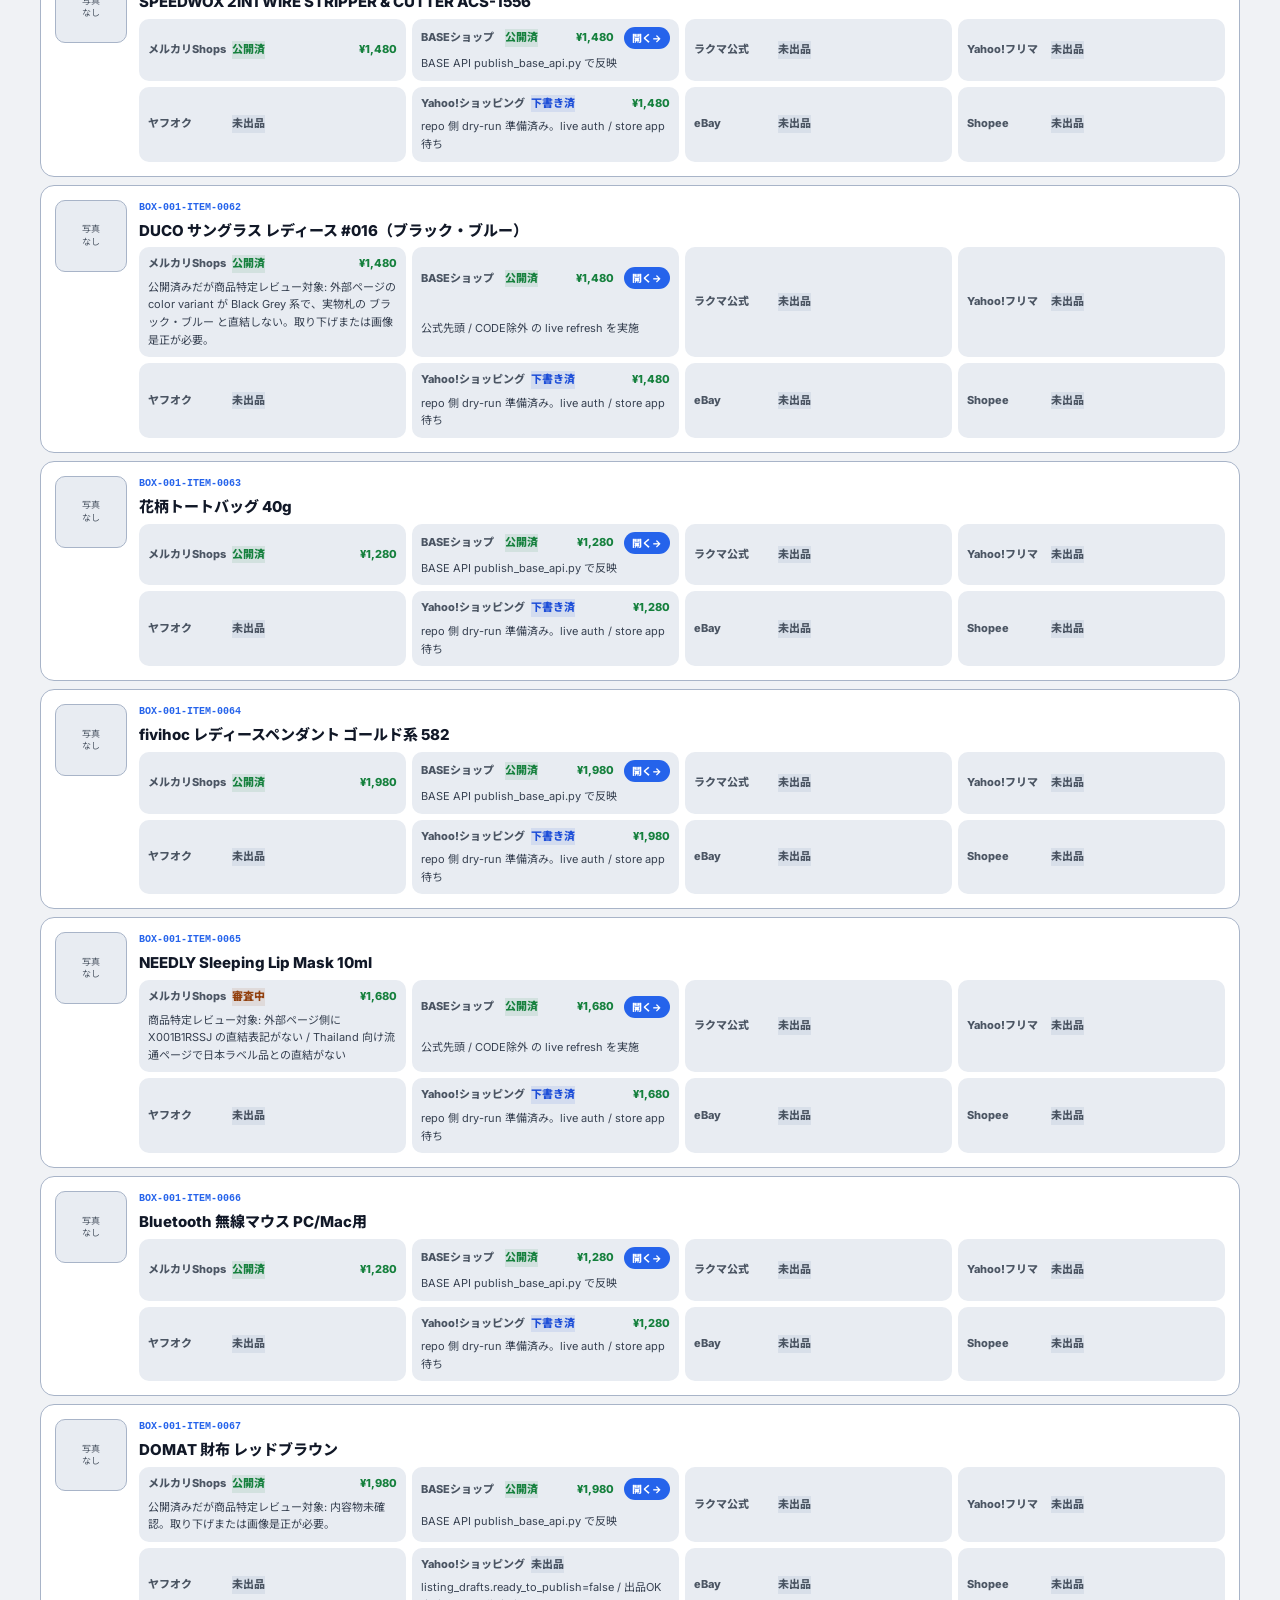
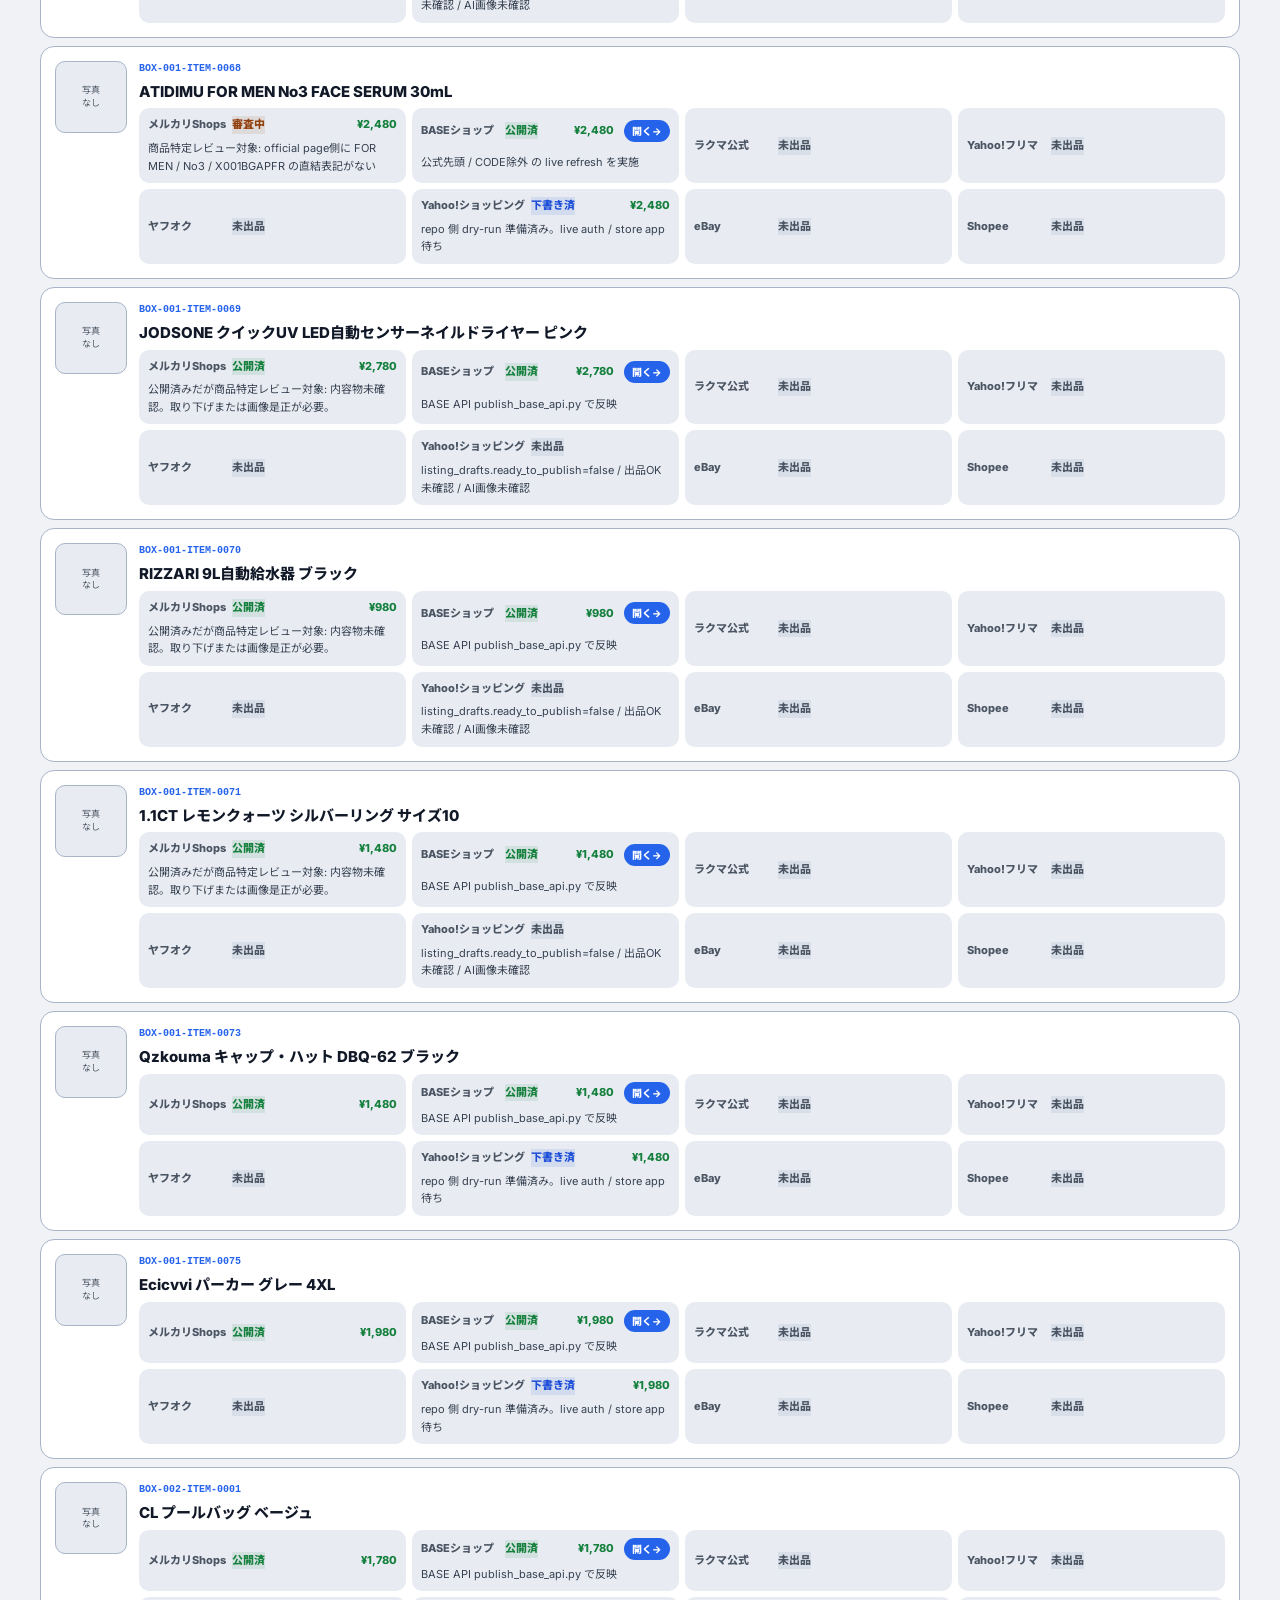
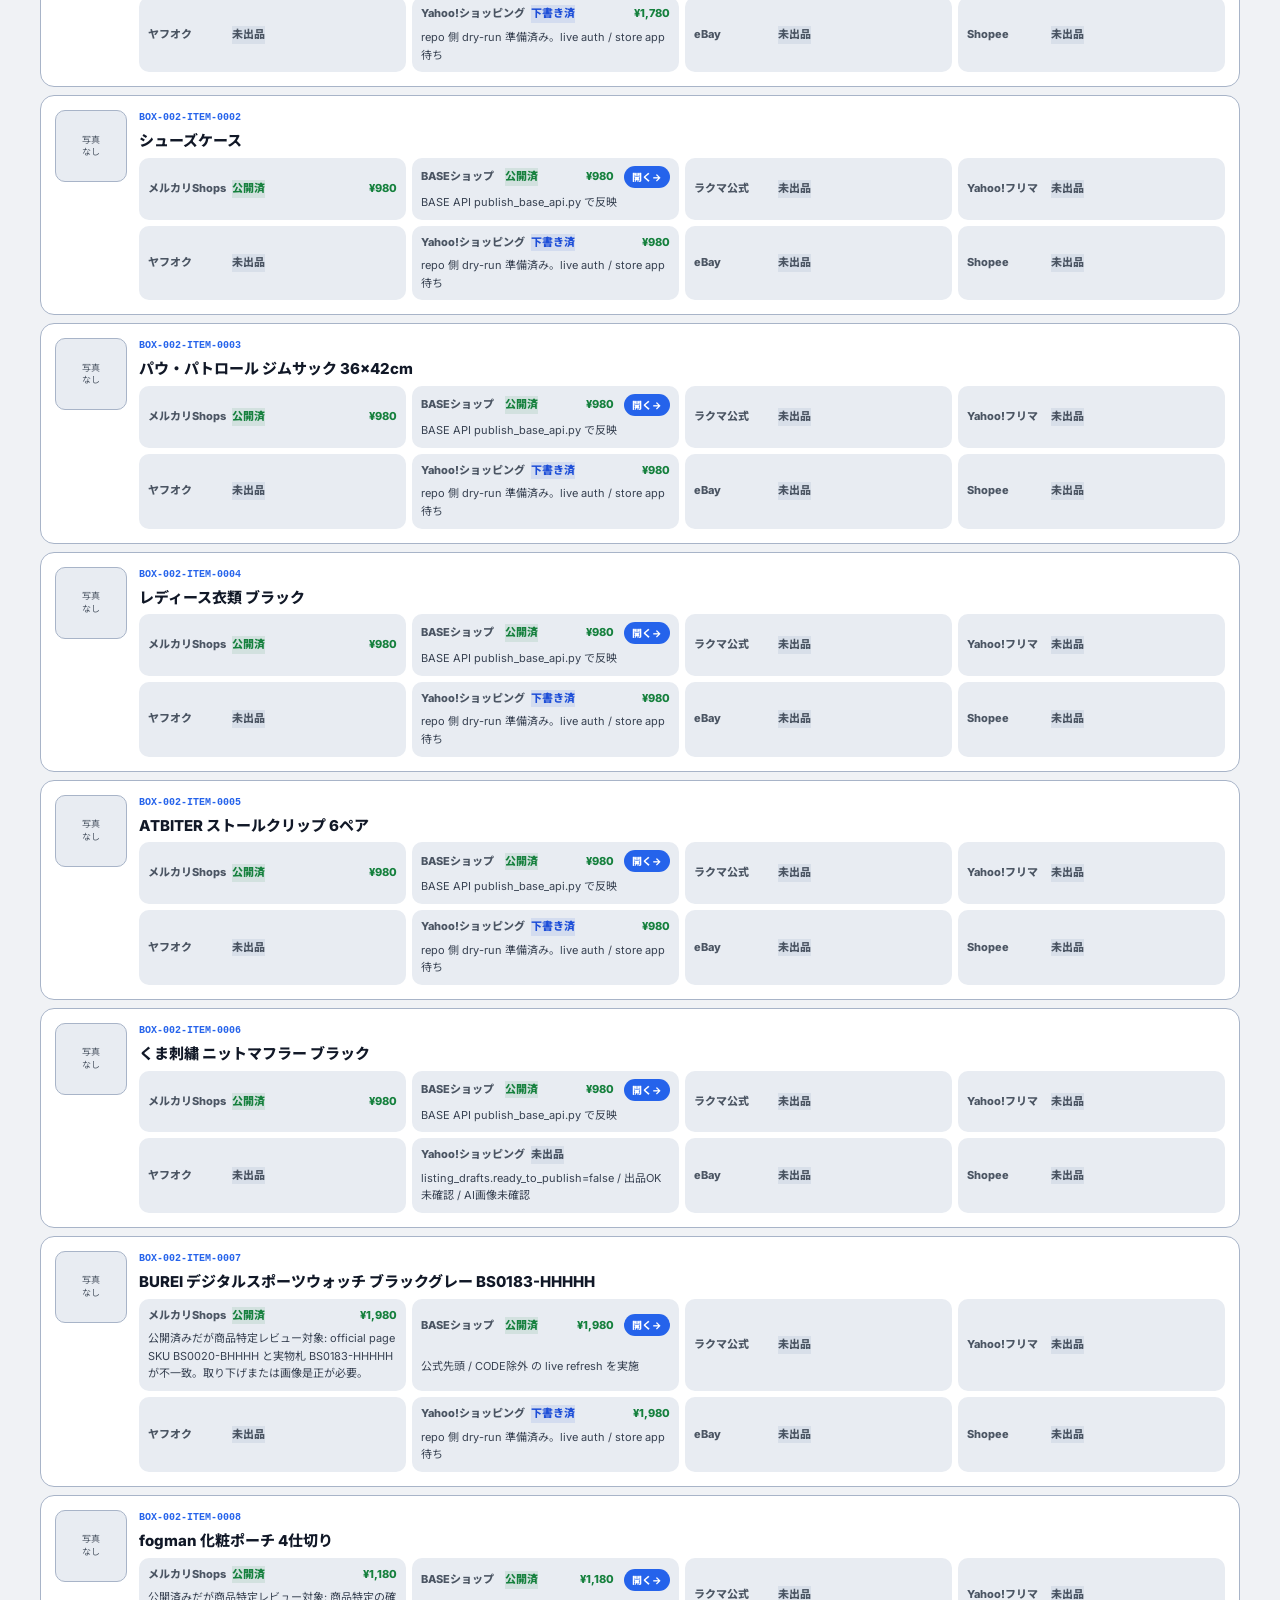
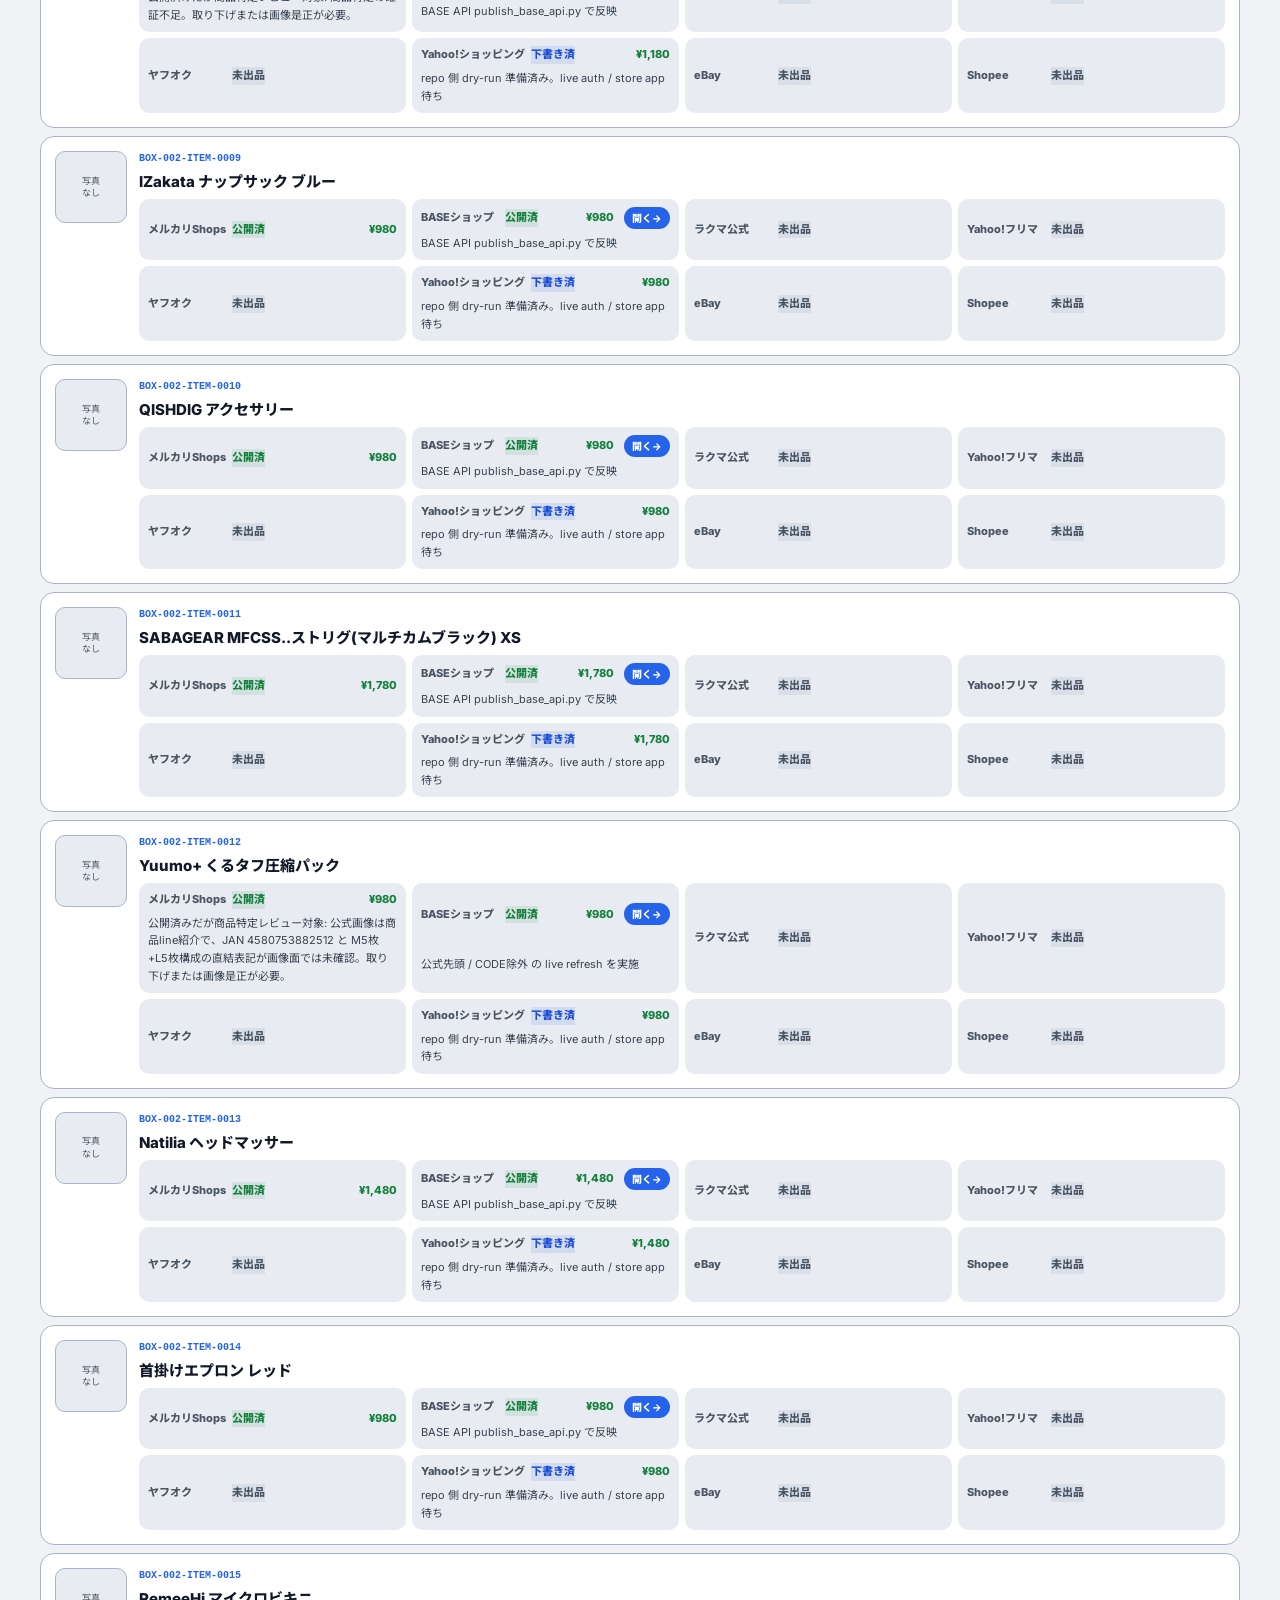
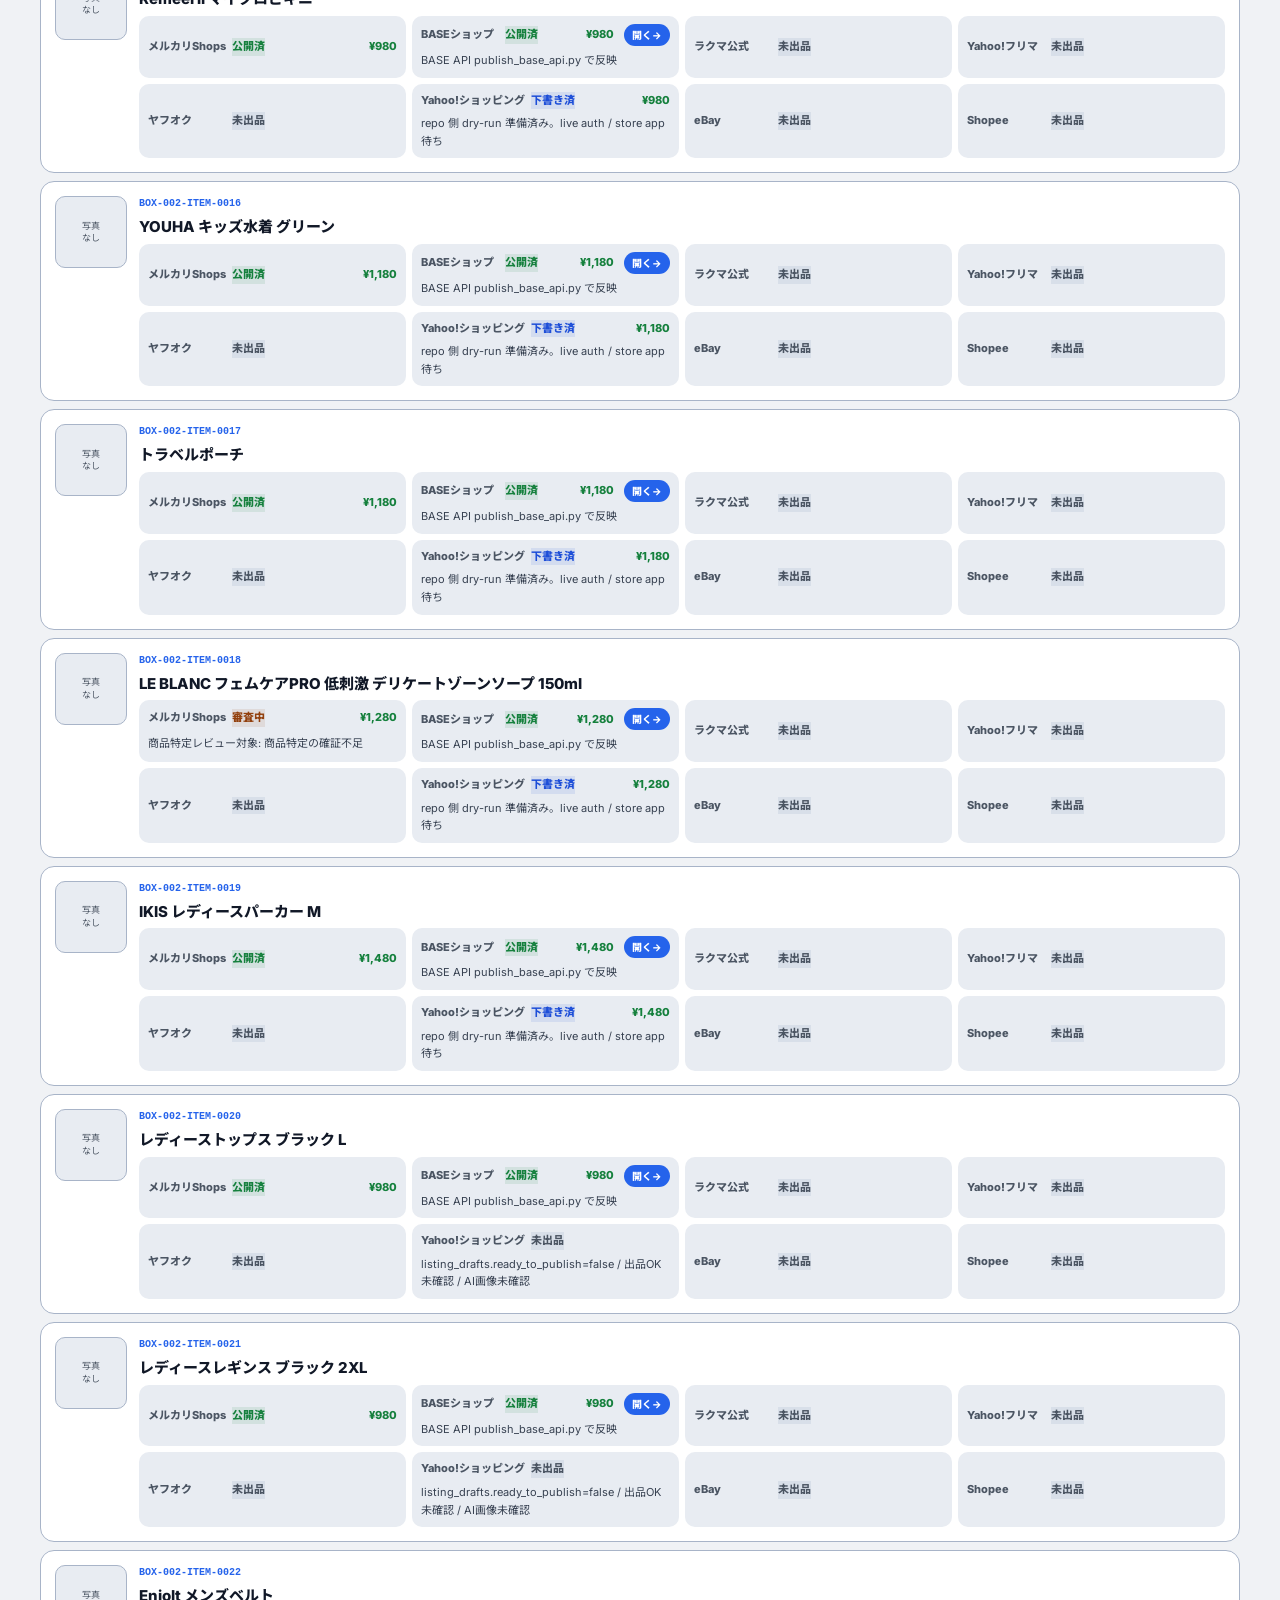
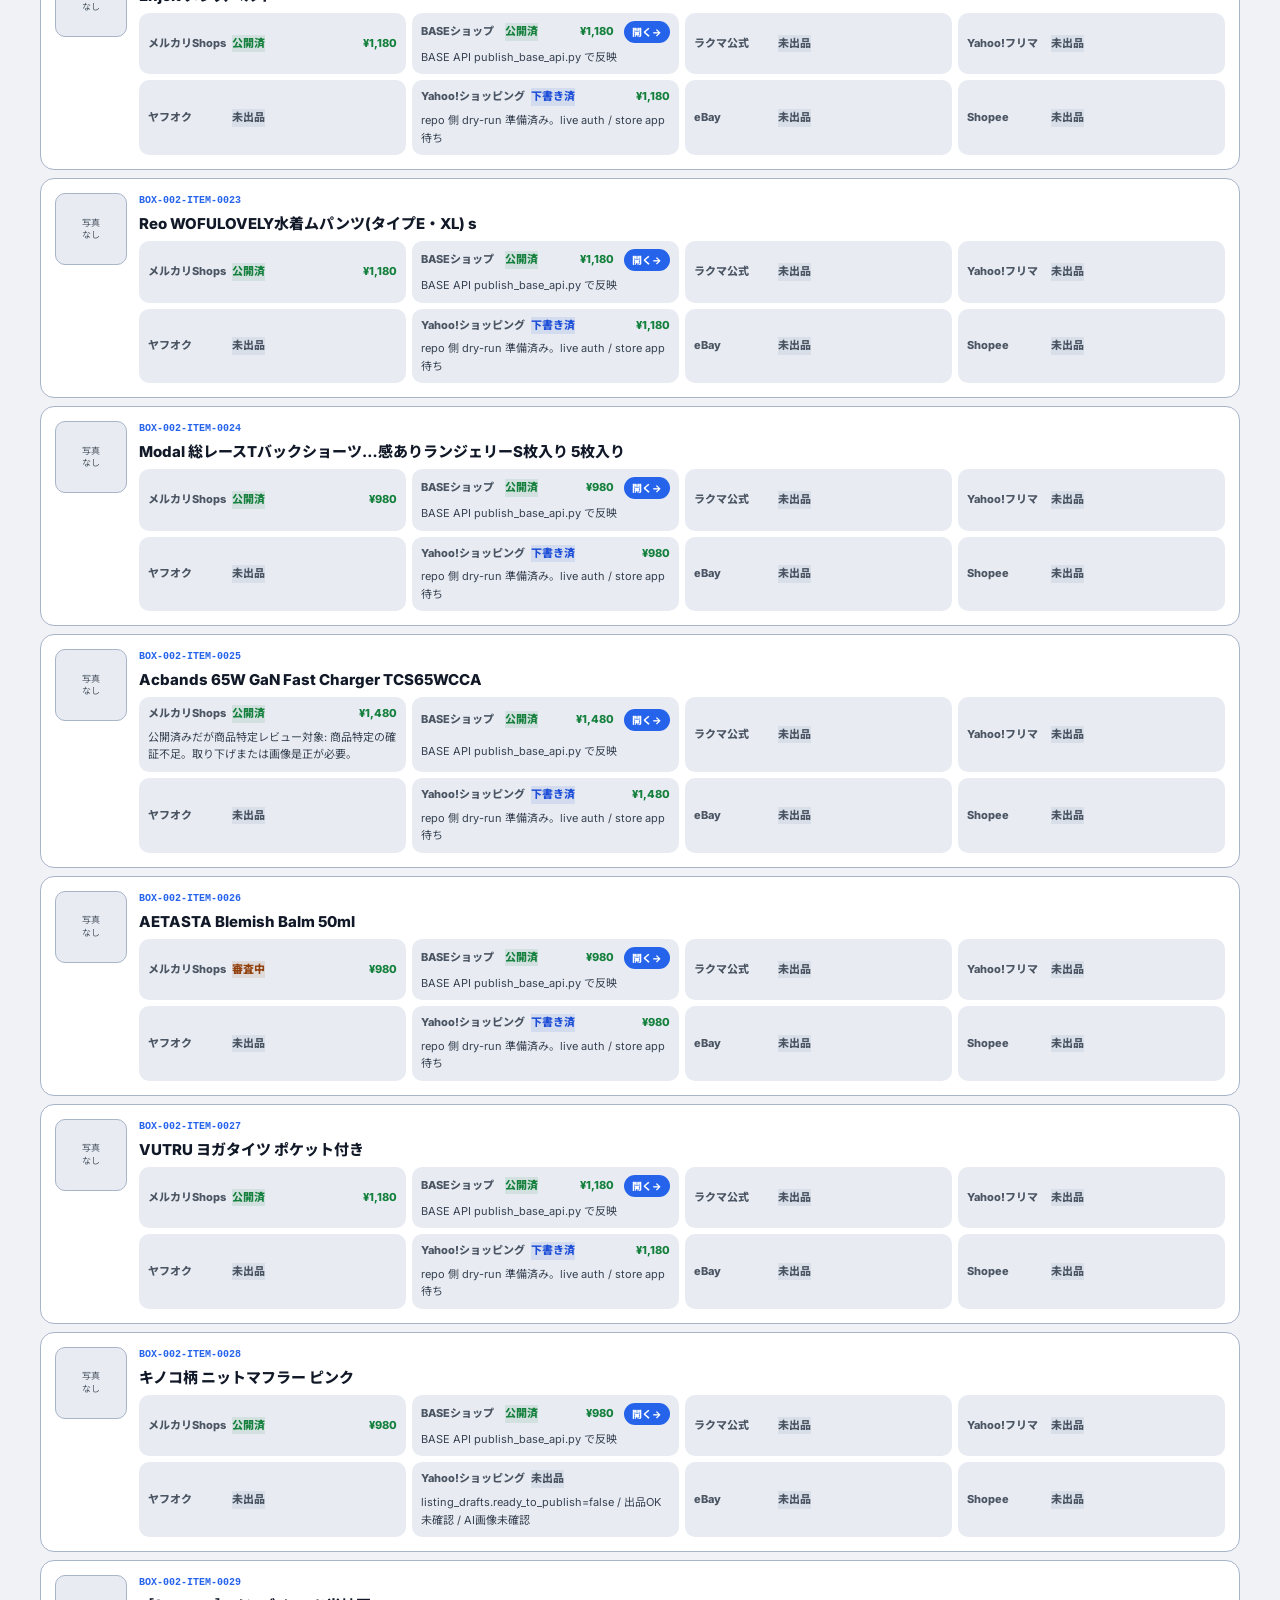
==== commit 29320e4a: "Refresh BOX-A official-like matches" ====
--- a/channel_listings.html
+++ b/channel_listings.html
@@ -130,7 +130,7 @@
 <body>
   <header class="hq-header">
     <h1><span class="dot">●</span> 出品</h1>
-    <span class="hq-fresh">更新 2026-04-30 09:08:13+09:00</span>
+    <span class="hq-fresh">更新 2026-04-30 12:59:48+09:00</span>
   </header>
   <div class="hq-wrap">
     <section class="cl-hero">
@@ -981,17 +981,17 @@
     <div class="cl-channels"><div class="cl-ch" title="商品特定レビュー対象: 内容物未確認"><span class="cl-ch-label">メルカリShops</span><span class="cl-ch-status b-yellow">審査中</span><span class="cl-ch-price">¥980</span><span class="cl-ch-note">商品特定レビュー対象: 内容物未確認</span></div><div class="cl-ch"><span class="cl-ch-label">BASEショップ</span><span class="cl-ch-status b-gray">未出品</span></div><div class="cl-ch"><span class="cl-ch-label">ラクマ公式</span><span class="cl-ch-status b-gray">未出品</span></div><div class="cl-ch"><span class="cl-ch-label">Yahoo!フリマ</span><span class="cl-ch-status b-gray">未出品</span></div><div class="cl-ch"><span class="cl-ch-label">ヤフオク</span><span class="cl-ch-status b-gray">未出品</span></div><div class="cl-ch" title="listing_drafts.ready_to_publish=false / 出品OK未確認 / AI画像未確認"><span class="cl-ch-label">Yahoo!ショッピング</span><span class="cl-ch-status b-gray">未出品</span><span class="cl-ch-note">listing_drafts.ready_to_publish=false / 出品OK未確認 / AI画像未確認</span></div><div class="cl-ch"><span class="cl-ch-label">eBay</span><span class="cl-ch-status b-gray">未出品</span></div><div class="cl-ch"><span class="cl-ch-label">Shopee</span><span class="cl-ch-status b-gray">未出品</span></div></div>
   </div>
 </div><div class="cl-card" data-mercari-published="0" data-base-published="0" data-paused="0" data-draft="1">
-  <div class="cl-photo-wrap"><img class="cl-photo" src="https://macbook-pro-m4.tail8c523e.ts.net:8447/merch/zero-cost/assets/intake/BOX-A-ITEM-0001/01_FRONT_001_IMG_2312.jpg" alt="" loading="lazy" onerror="this.style.display='none';this.nextElementSibling.style.display='flex'"><div class="cl-photo-placeholder" style="display:none">写真<br>なし</div></div>
+  <div class="cl-photo-wrap"><img class="cl-photo" src="https://macbook-pro-m4.tail8c523e.ts.net:8447/merch/zero-cost/assets/official_images/BOX-A-ITEM-0001_official_1.jpg" alt="" loading="lazy" onerror="this.style.display='none';this.nextElementSibling.style.display='flex'"><div class="cl-photo-placeholder" style="display:none">写真<br>なし</div></div>
   <div class="cl-info">
     <div class="cl-id">BOX-A-ITEM-0001</div>
-    <div class="cl-name">X000WW94AD 商品特定保留</div>
-    <div class="cl-channels"><div class="cl-ch" title="商品特定レビュー対象: 商品特定の確証不足"><span class="cl-ch-label">メルカリShops</span><span class="cl-ch-status b-yellow">審査中</span><span class="cl-ch-price">¥980</span><span class="cl-ch-note">商品特定レビュー対象: 商品特定の確証不足</span></div><div class="cl-ch"><span class="cl-ch-label">BASEショップ</span><span class="cl-ch-status b-gray">未出品</span></div><div class="cl-ch"><span class="cl-ch-label">ラクマ公式</span><span class="cl-ch-status b-gray">未出品</span></div><div class="cl-ch"><span class="cl-ch-label">Yahoo!フリマ</span><span class="cl-ch-status b-gray">未出品</span></div><div class="cl-ch"><span class="cl-ch-label">ヤフオク</span><span class="cl-ch-status b-gray">未出品</span></div><div class="cl-ch"><span class="cl-ch-label">Yahoo!ショッピング</span><span class="cl-ch-status b-gray">未出品</span></div><div class="cl-ch"><span class="cl-ch-label">eBay</span><span class="cl-ch-status b-gray">未出品</span></div><div class="cl-ch"><span class="cl-ch-label">Shopee</span><span class="cl-ch-status b-gray">未出品</span></div></div>
-  </div>
-</div><div class="cl-card" data-mercari-published="0" data-base-published="0" data-paused="0" data-draft="1">
-  <div class="cl-photo-wrap"><img class="cl-photo" src="https://macbook-pro-m4.tail8c523e.ts.net:8447/merch/zero-cost/assets/intake/BOX-A-ITEM-0003/02_FRONT_009_IMG_2361.jpg" alt="" loading="lazy" onerror="this.style.display='none';this.nextElementSibling.style.display='flex'"><div class="cl-photo-placeholder" style="display:none">写真<br>なし</div></div>
+    <div class="cl-name">ZEESEA LIVING COLORFULLY リップグロス 03 ビーナス</div>
+    <div class="cl-channels"><div class="cl-ch"><span class="cl-ch-label">メルカリShops</span><span class="cl-ch-status b-yellow">審査中</span><span class="cl-ch-price">¥750</span></div><div class="cl-ch"><span class="cl-ch-label">BASEショップ</span><span class="cl-ch-status b-gray">未出品</span></div><div class="cl-ch"><span class="cl-ch-label">ラクマ公式</span><span class="cl-ch-status b-gray">未出品</span></div><div class="cl-ch"><span class="cl-ch-label">Yahoo!フリマ</span><span class="cl-ch-status b-gray">未出品</span></div><div class="cl-ch"><span class="cl-ch-label">ヤフオク</span><span class="cl-ch-status b-gray">未出品</span></div><div class="cl-ch"><span class="cl-ch-label">Yahoo!ショッピング</span><span class="cl-ch-status b-gray">未出品</span></div><div class="cl-ch"><span class="cl-ch-label">eBay</span><span class="cl-ch-status b-gray">未出品</span></div><div class="cl-ch"><span class="cl-ch-label">Shopee</span><span class="cl-ch-status b-gray">未出品</span></div></div>
+  </div>
+</div><div class="cl-card" data-mercari-published="0" data-base-published="0" data-paused="0" data-draft="1">
+  <div class="cl-photo-wrap"><img class="cl-photo" src="https://macbook-pro-m4.tail8c523e.ts.net:8447/merch/zero-cost/assets/official_images/BOX-A-ITEM-0003_official_1.jpg" alt="" loading="lazy" onerror="this.style.display='none';this.nextElementSibling.style.display='flex'"><div class="cl-photo-placeholder" style="display:none">写真<br>なし</div></div>
   <div class="cl-info">
     <div class="cl-id">BOX-A-ITEM-0003</div>
-    <div class="cl-name">6908685004839 コスメ商品 特定保留</div>
+    <div class="cl-name">LIANGNISHI アイブロウダイクリーム 04 ライトブラウン</div>
     <div class="cl-channels"><div class="cl-ch" title="商品特定レビュー対象: 商品特定の確証不足"><span class="cl-ch-label">メルカリShops</span><span class="cl-ch-status b-yellow">審査中</span><span class="cl-ch-price">¥980</span><span class="cl-ch-note">商品特定レビュー対象: 商品特定の確証不足</span></div><div class="cl-ch"><span class="cl-ch-label">BASEショップ</span><span class="cl-ch-status b-gray">未出品</span></div><div class="cl-ch"><span class="cl-ch-label">ラクマ公式</span><span class="cl-ch-status b-gray">未出品</span></div><div class="cl-ch"><span class="cl-ch-label">Yahoo!フリマ</span><span class="cl-ch-status b-gray">未出品</span></div><div class="cl-ch"><span class="cl-ch-label">ヤフオク</span><span class="cl-ch-status b-gray">未出品</span></div><div class="cl-ch"><span class="cl-ch-label">Yahoo!ショッピング</span><span class="cl-ch-status b-gray">未出品</span></div><div class="cl-ch"><span class="cl-ch-label">eBay</span><span class="cl-ch-status b-gray">未出品</span></div><div class="cl-ch"><span class="cl-ch-label">Shopee</span><span class="cl-ch-status b-gray">未出品</span></div></div>
   </div>
 </div><div class="cl-card" data-mercari-published="0" data-base-published="0" data-paused="0" data-draft="1">
@@ -1037,11 +1037,11 @@
     <div class="cl-channels"><div class="cl-ch" title="商品特定レビュー対象: 商品写真がバーコードのみ"><span class="cl-ch-label">メルカリShops</span><span class="cl-ch-status b-yellow">審査中</span><span class="cl-ch-price">¥1,980</span><span class="cl-ch-note">商品特定レビュー対象: 商品写真がバーコードのみ</span></div><div class="cl-ch"><span class="cl-ch-label">BASEショップ</span><span class="cl-ch-status b-gray">未出品</span></div><div class="cl-ch"><span class="cl-ch-label">ラクマ公式</span><span class="cl-ch-status b-gray">未出品</span></div><div class="cl-ch"><span class="cl-ch-label">Yahoo!フリマ</span><span class="cl-ch-status b-gray">未出品</span></div><div class="cl-ch"><span class="cl-ch-label">ヤフオク</span><span class="cl-ch-status b-gray">未出品</span></div><div class="cl-ch"><span class="cl-ch-label">Yahoo!ショッピング</span><span class="cl-ch-status b-gray">未出品</span></div><div class="cl-ch"><span class="cl-ch-label">eBay</span><span class="cl-ch-status b-gray">未出品</span></div><div class="cl-ch"><span class="cl-ch-label">Shopee</span><span class="cl-ch-status b-gray">未出品</span></div></div>
   </div>
 </div><div class="cl-card" data-mercari-published="0" data-base-published="0" data-paused="0" data-draft="1">
-  <div class="cl-photo-wrap"><img class="cl-photo" src="https://macbook-pro-m4.tail8c523e.ts.net:8447/merch/zero-cost/assets/intake/BOX-A-ITEM-0010/02_FRONT_031_IMG_2307.jpg" alt="" loading="lazy" onerror="this.style.display='none';this.nextElementSibling.style.display='flex'"><div class="cl-photo-placeholder" style="display:none">写真<br>なし</div></div>
+  <div class="cl-photo-wrap"><img class="cl-photo" src="https://macbook-pro-m4.tail8c523e.ts.net:8447/merch/zero-cost/assets/official_images/BOX-A-ITEM-0010_official_1.jpg" alt="" loading="lazy" onerror="this.style.display='none';this.nextElementSibling.style.display='flex'"><div class="cl-photo-placeholder" style="display:none">写真<br>なし</div></div>
   <div class="cl-info">
     <div class="cl-id">BOX-A-ITEM-0010</div>
-    <div class="cl-name">A11 Round Mosquito Killer</div>
-    <div class="cl-channels"><div class="cl-ch" title="listing_drafts.ready_to_publish=false / 出品OK未確認 / AI画像未確認"><span class="cl-ch-label">メルカリShops</span><span class="cl-ch-status b-yellow">審査中</span><span class="cl-ch-price">¥1,480</span><span class="cl-ch-note">listing_drafts.ready_to_publish=false / 出品OK未確認 / AI画像未確認</span></div><div class="cl-ch"><span class="cl-ch-label">BASEショップ</span><span class="cl-ch-status b-gray">未出品</span></div><div class="cl-ch"><span class="cl-ch-label">ラクマ公式</span><span class="cl-ch-status b-gray">未出品</span></div><div class="cl-ch"><span class="cl-ch-label">Yahoo!フリマ</span><span class="cl-ch-status b-gray">未出品</span></div><div class="cl-ch"><span class="cl-ch-label">ヤフオク</span><span class="cl-ch-status b-gray">未出品</span></div><div class="cl-ch"><span class="cl-ch-label">Yahoo!ショッピング</span><span class="cl-ch-status b-gray">未出品</span></div><div class="cl-ch"><span class="cl-ch-label">eBay</span><span class="cl-ch-status b-gray">未出品</span></div><div class="cl-ch"><span class="cl-ch-label">Shopee</span><span class="cl-ch-status b-gray">未出品</span></div></div>
+    <div class="cl-name">BLITZWOLF Knight X9 蚊取りランプ 電撃殺虫器</div>
+    <div class="cl-channels"><div class="cl-ch" title="listing_drafts.ready_to_publish=false / 出品OK未確認 / AI画像未確認"><span class="cl-ch-label">メルカリShops</span><span class="cl-ch-status b-yellow">審査中</span><span class="cl-ch-price">¥1,500</span><span class="cl-ch-note">listing_drafts.ready_to_publish=false / 出品OK未確認 / AI画像未確認</span></div><div class="cl-ch"><span class="cl-ch-label">BASEショップ</span><span class="cl-ch-status b-gray">未出品</span></div><div class="cl-ch"><span class="cl-ch-label">ラクマ公式</span><span class="cl-ch-status b-gray">未出品</span></div><div class="cl-ch"><span class="cl-ch-label">Yahoo!フリマ</span><span class="cl-ch-status b-gray">未出品</span></div><div class="cl-ch"><span class="cl-ch-label">ヤフオク</span><span class="cl-ch-status b-gray">未出品</span></div><div class="cl-ch"><span class="cl-ch-label">Yahoo!ショッピング</span><span class="cl-ch-status b-gray">未出品</span></div><div class="cl-ch"><span class="cl-ch-label">eBay</span><span class="cl-ch-status b-gray">未出品</span></div><div class="cl-ch"><span class="cl-ch-label">Shopee</span><span class="cl-ch-status b-gray">未出品</span></div></div>
   </div>
 </div><div class="cl-card" data-mercari-published="0" data-base-published="0" data-paused="0" data-draft="1">
   <div class="cl-photo-wrap"><img class="cl-photo" src="https://macbook-pro-m4.tail8c523e.ts.net:8447/merch/zero-cost/assets/intake/BOX-A-ITEM-0011/02_FRONT_034_IMG_2308.jpg" alt="" loading="lazy" onerror="this.style.display='none';this.nextElementSibling.style.display='flex'"><div class="cl-photo-placeholder" style="display:none">写真<br>なし</div></div>
@@ -1054,7 +1054,7 @@
     </div>
   </div>
   <div class="hq-footer">
-    <span>スナップショット: 2026-04-30 09:08:13+09:00</span>
+    <span>スナップショット: 2026-04-30 12:59:48+09:00</span>
   </div>
   <script src="./common.js"></script>
   <script>
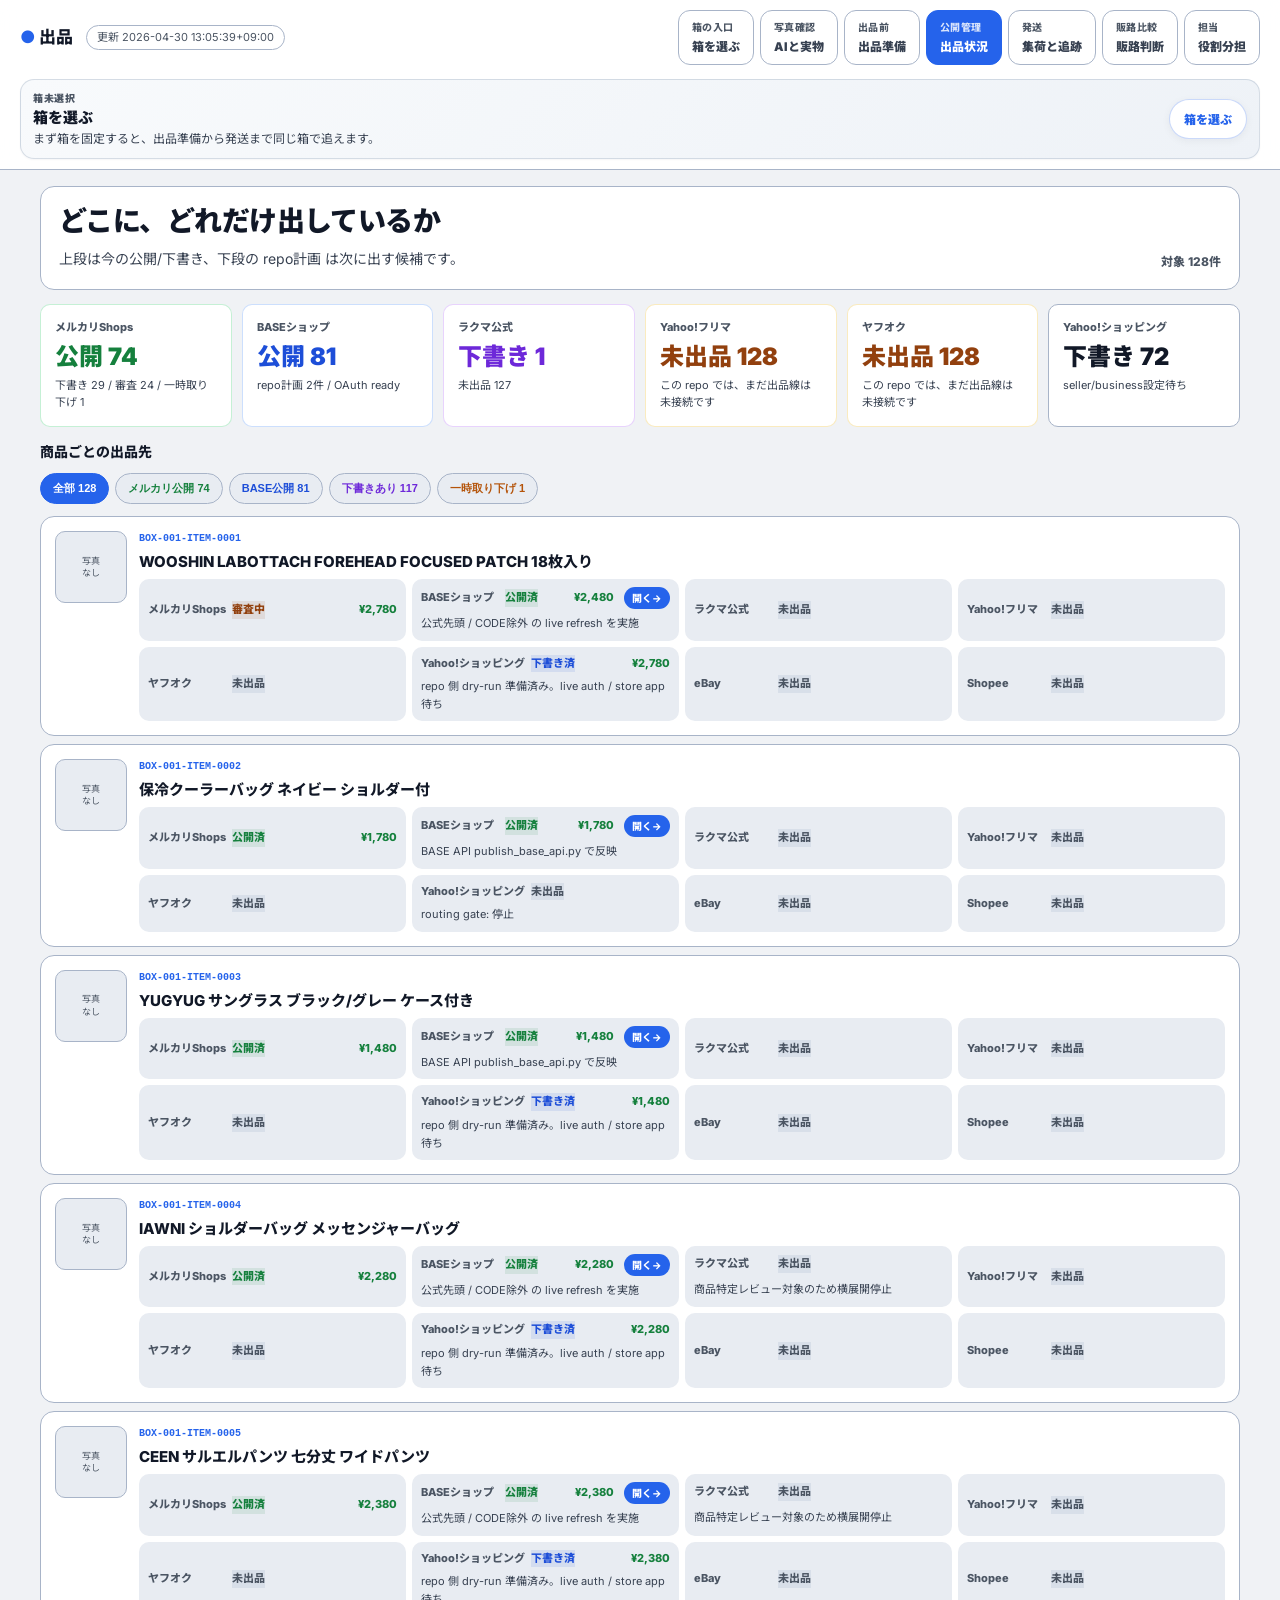
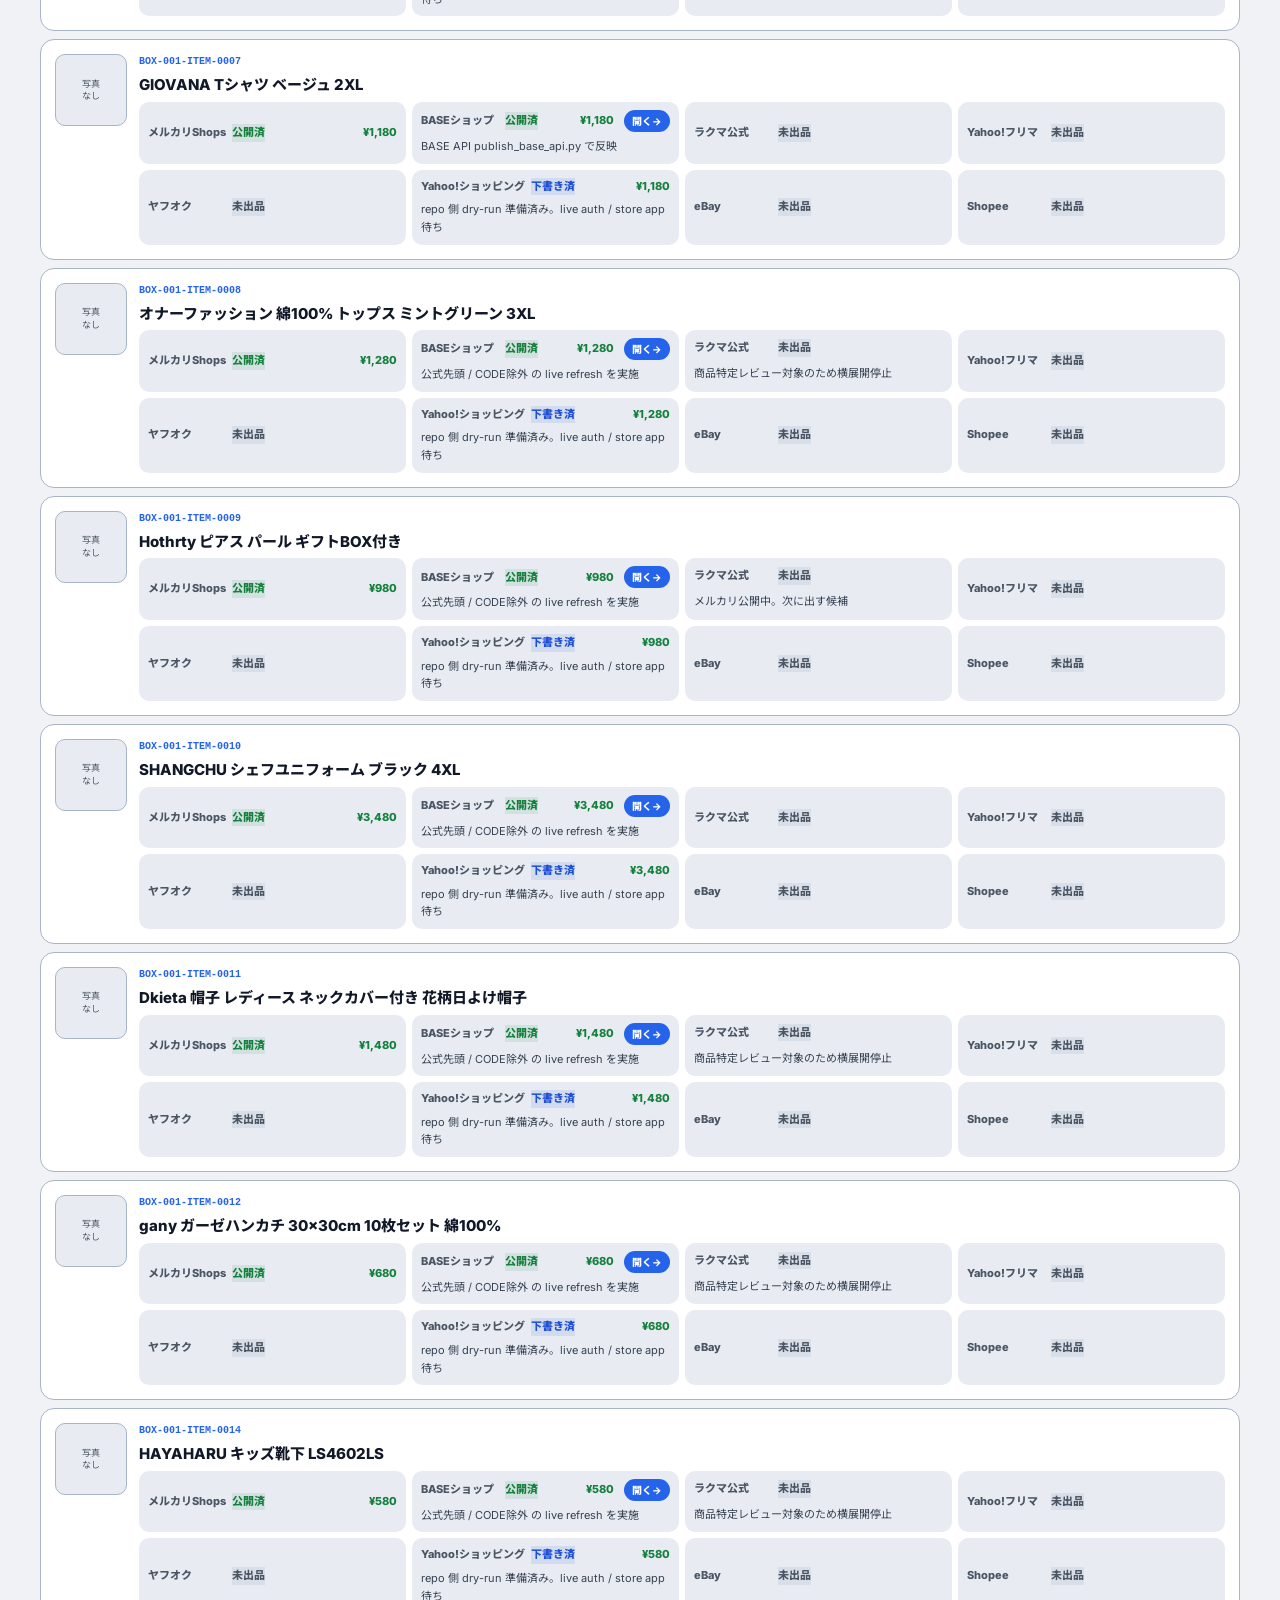
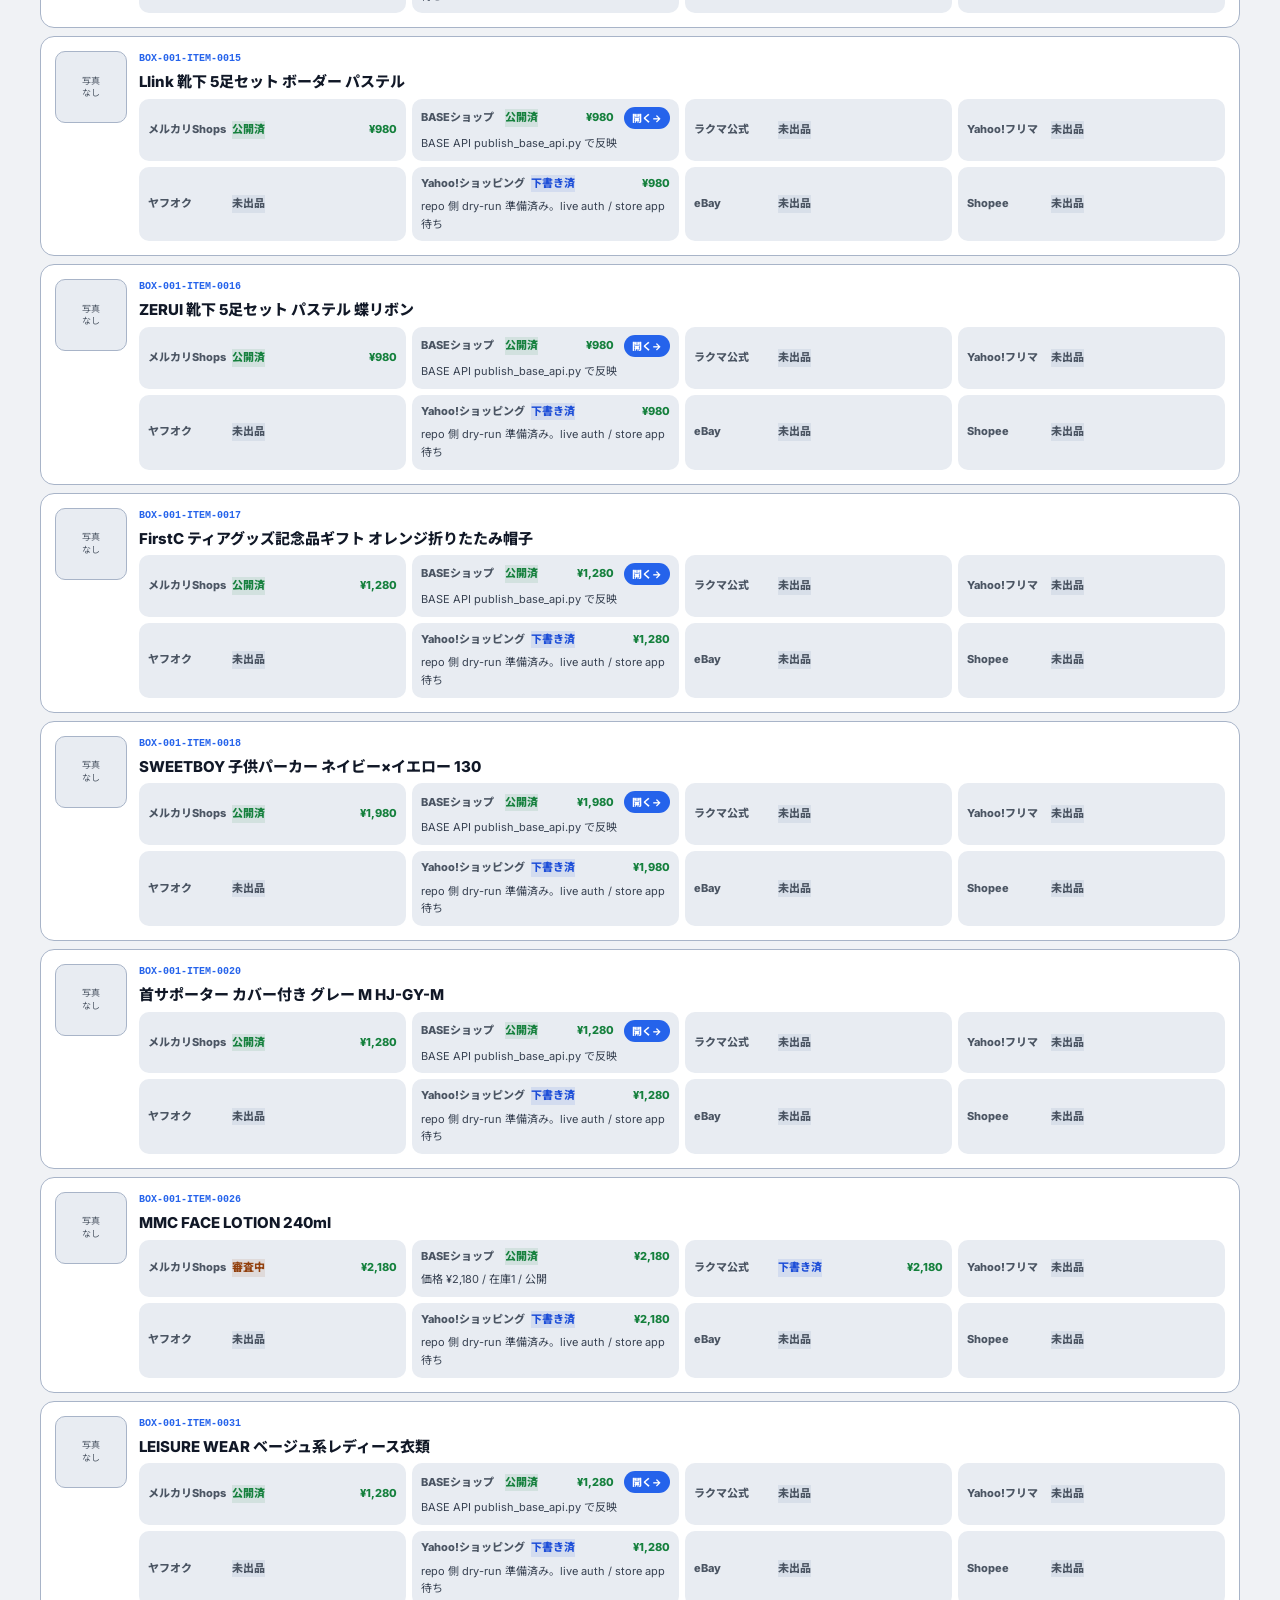
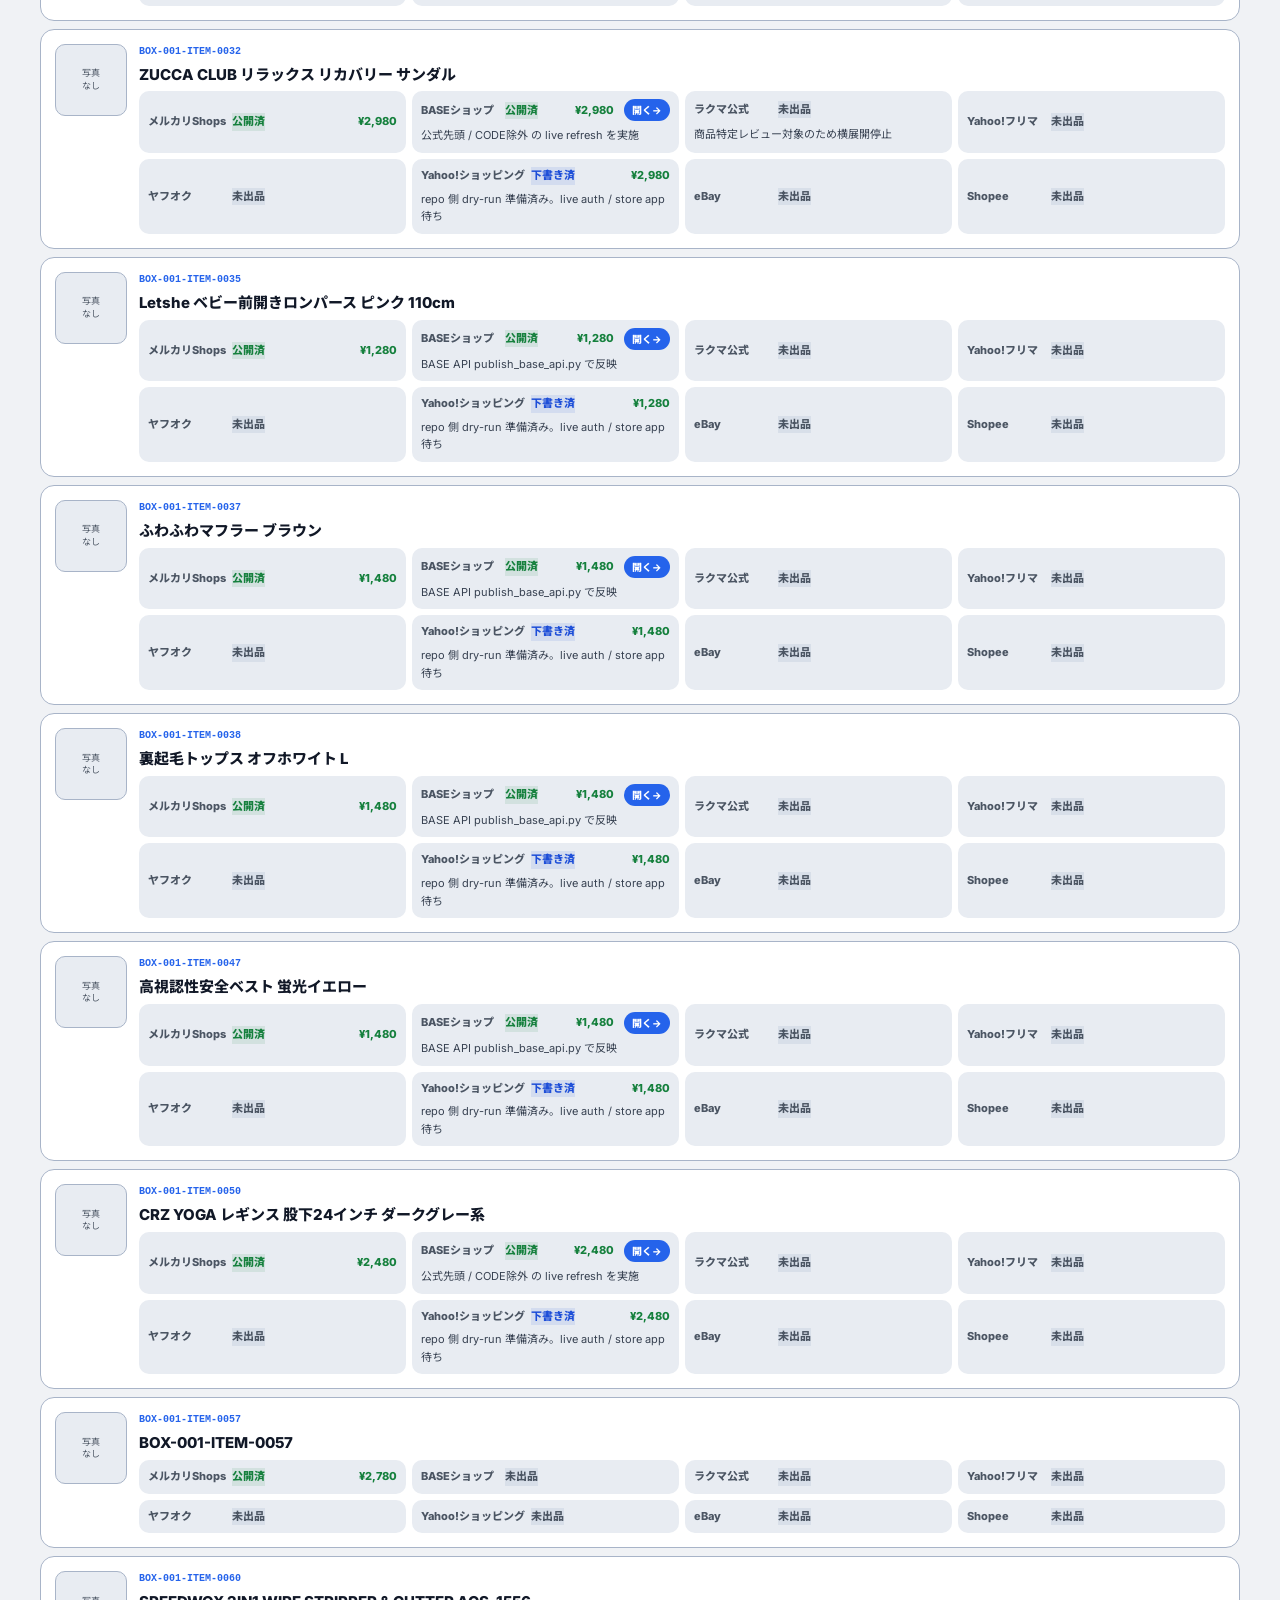
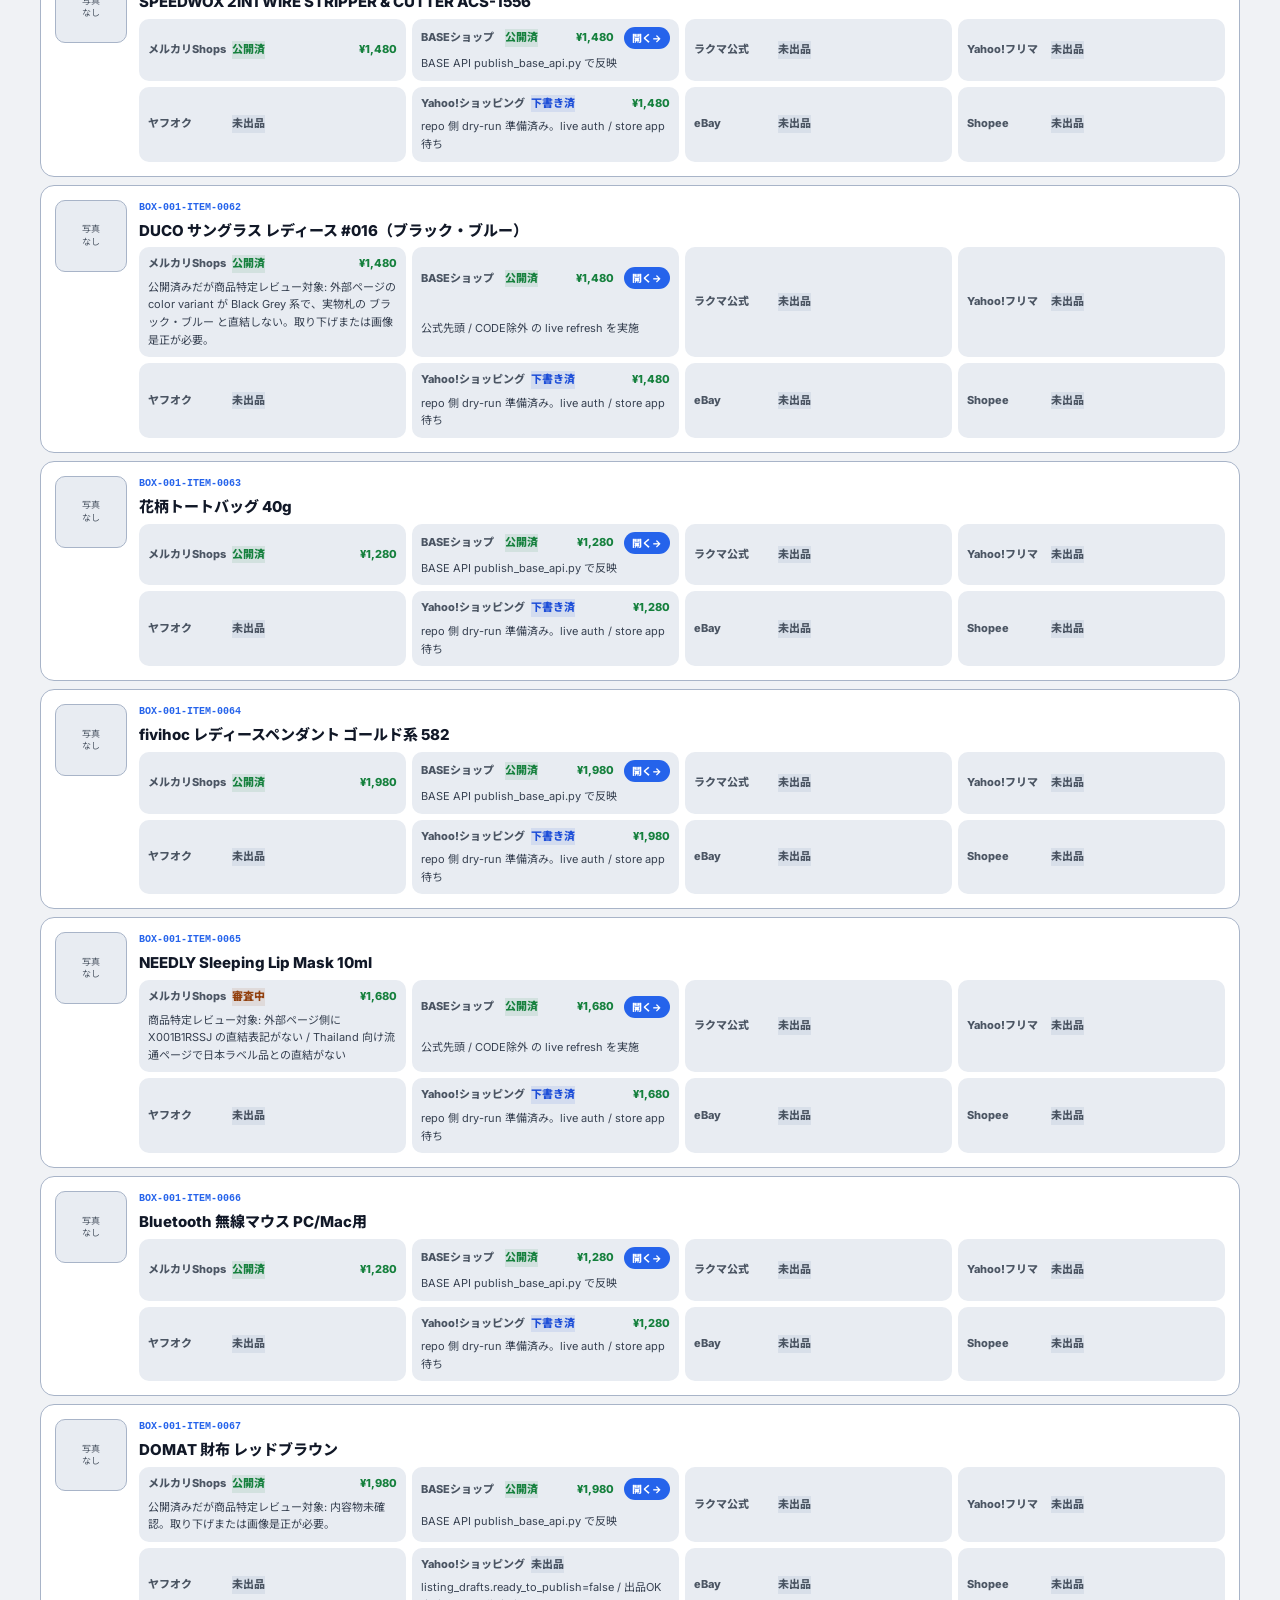
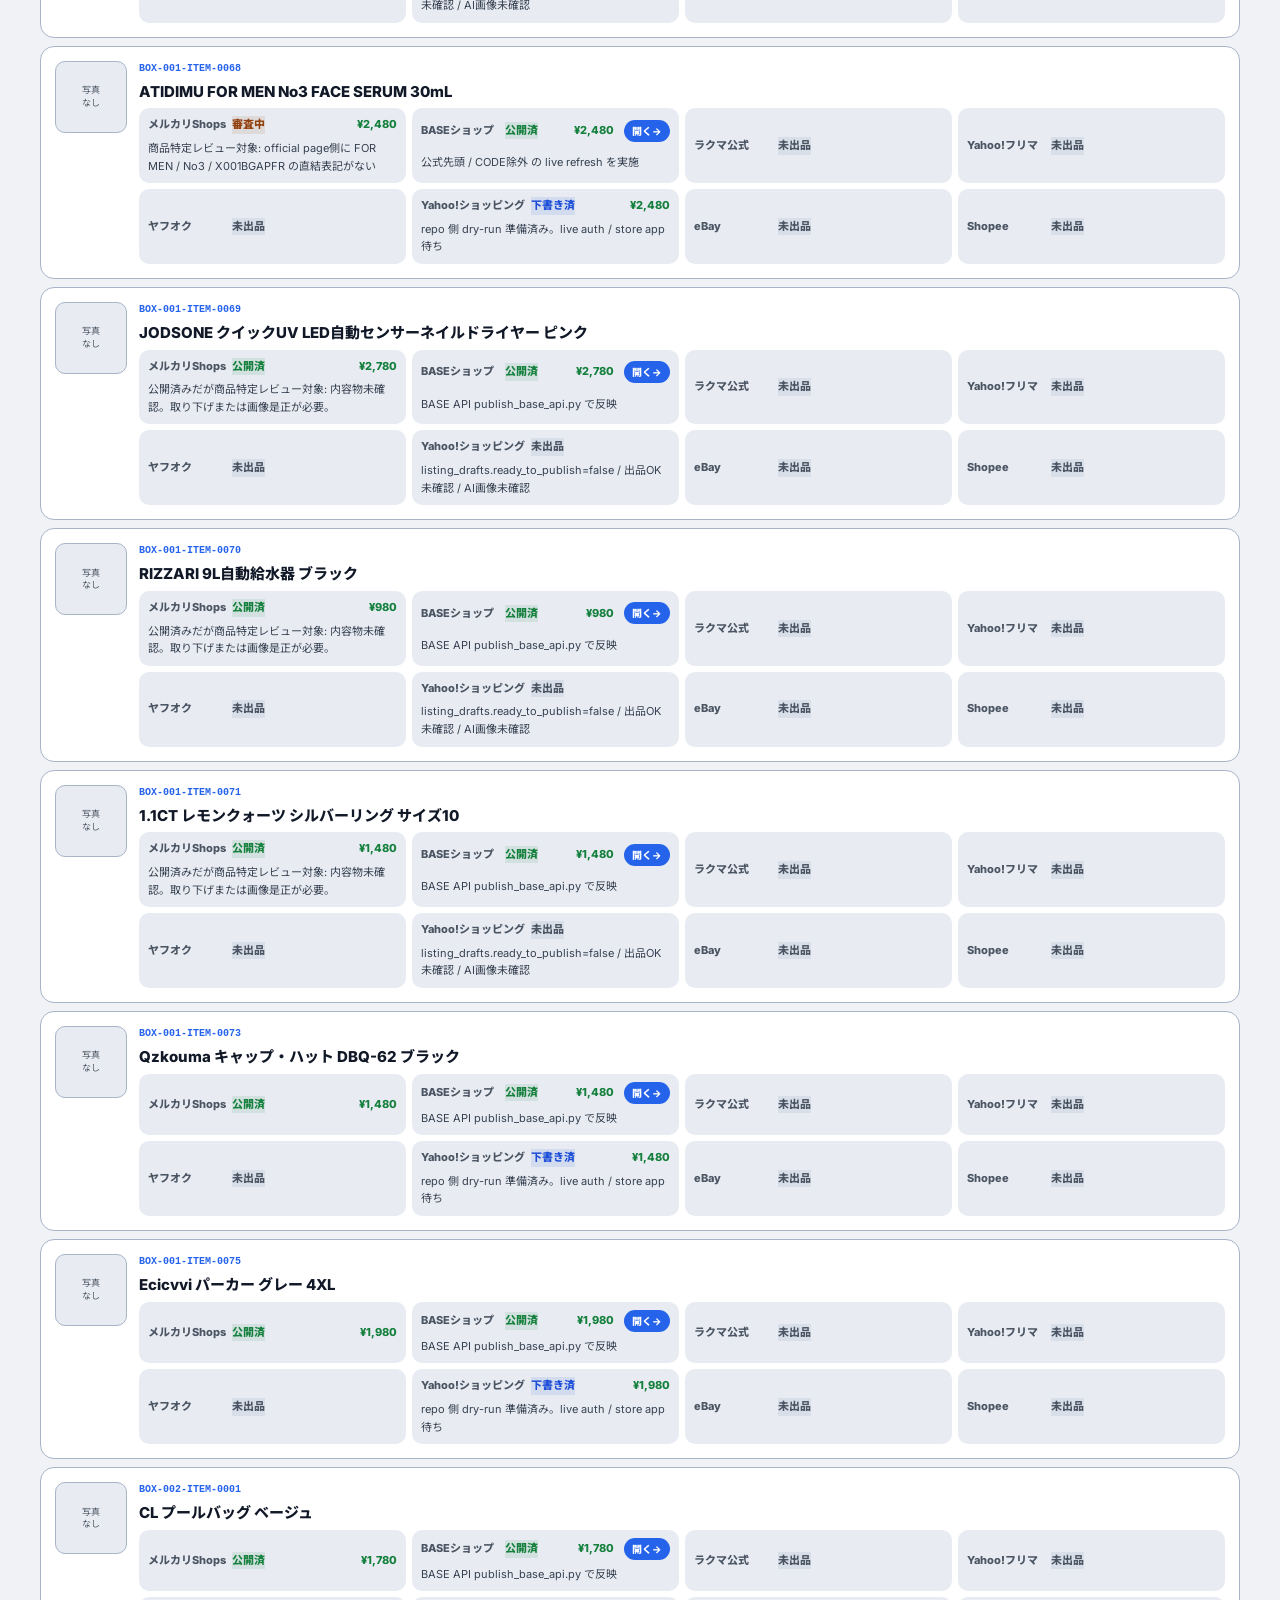
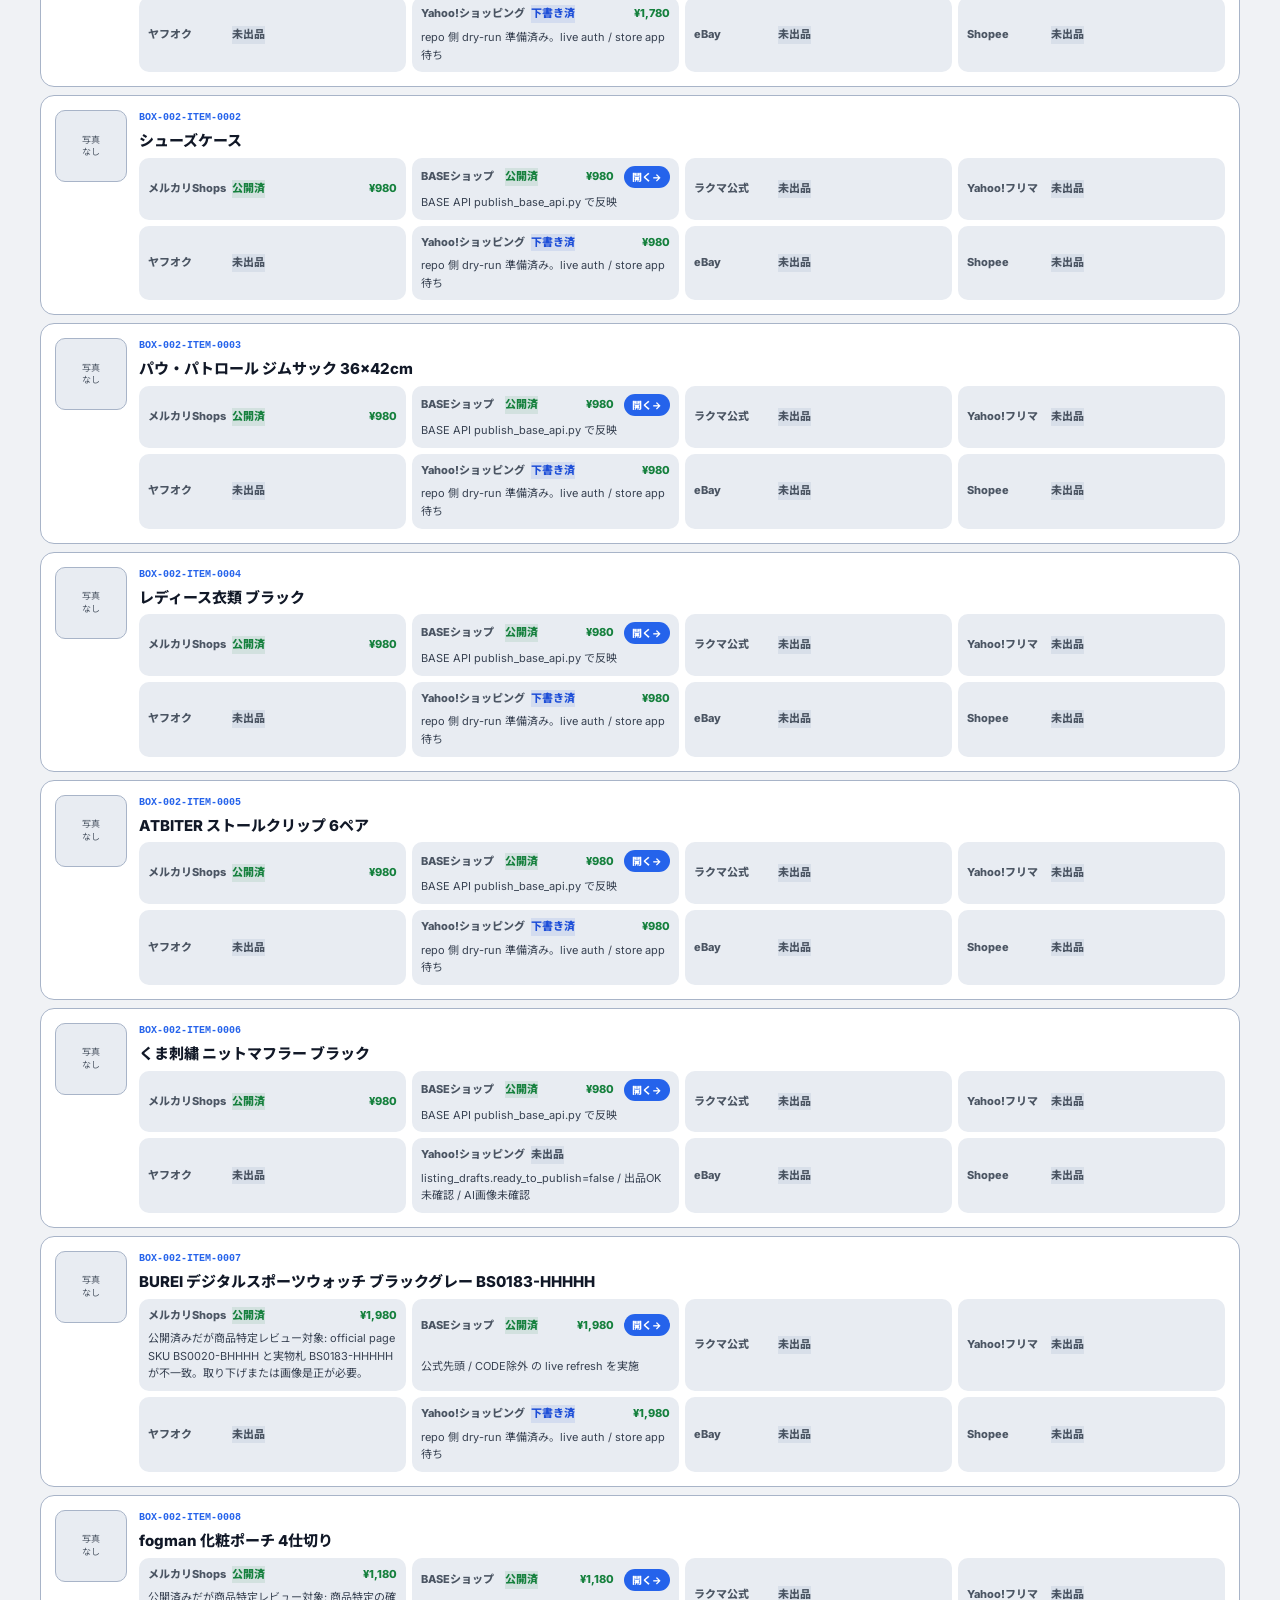
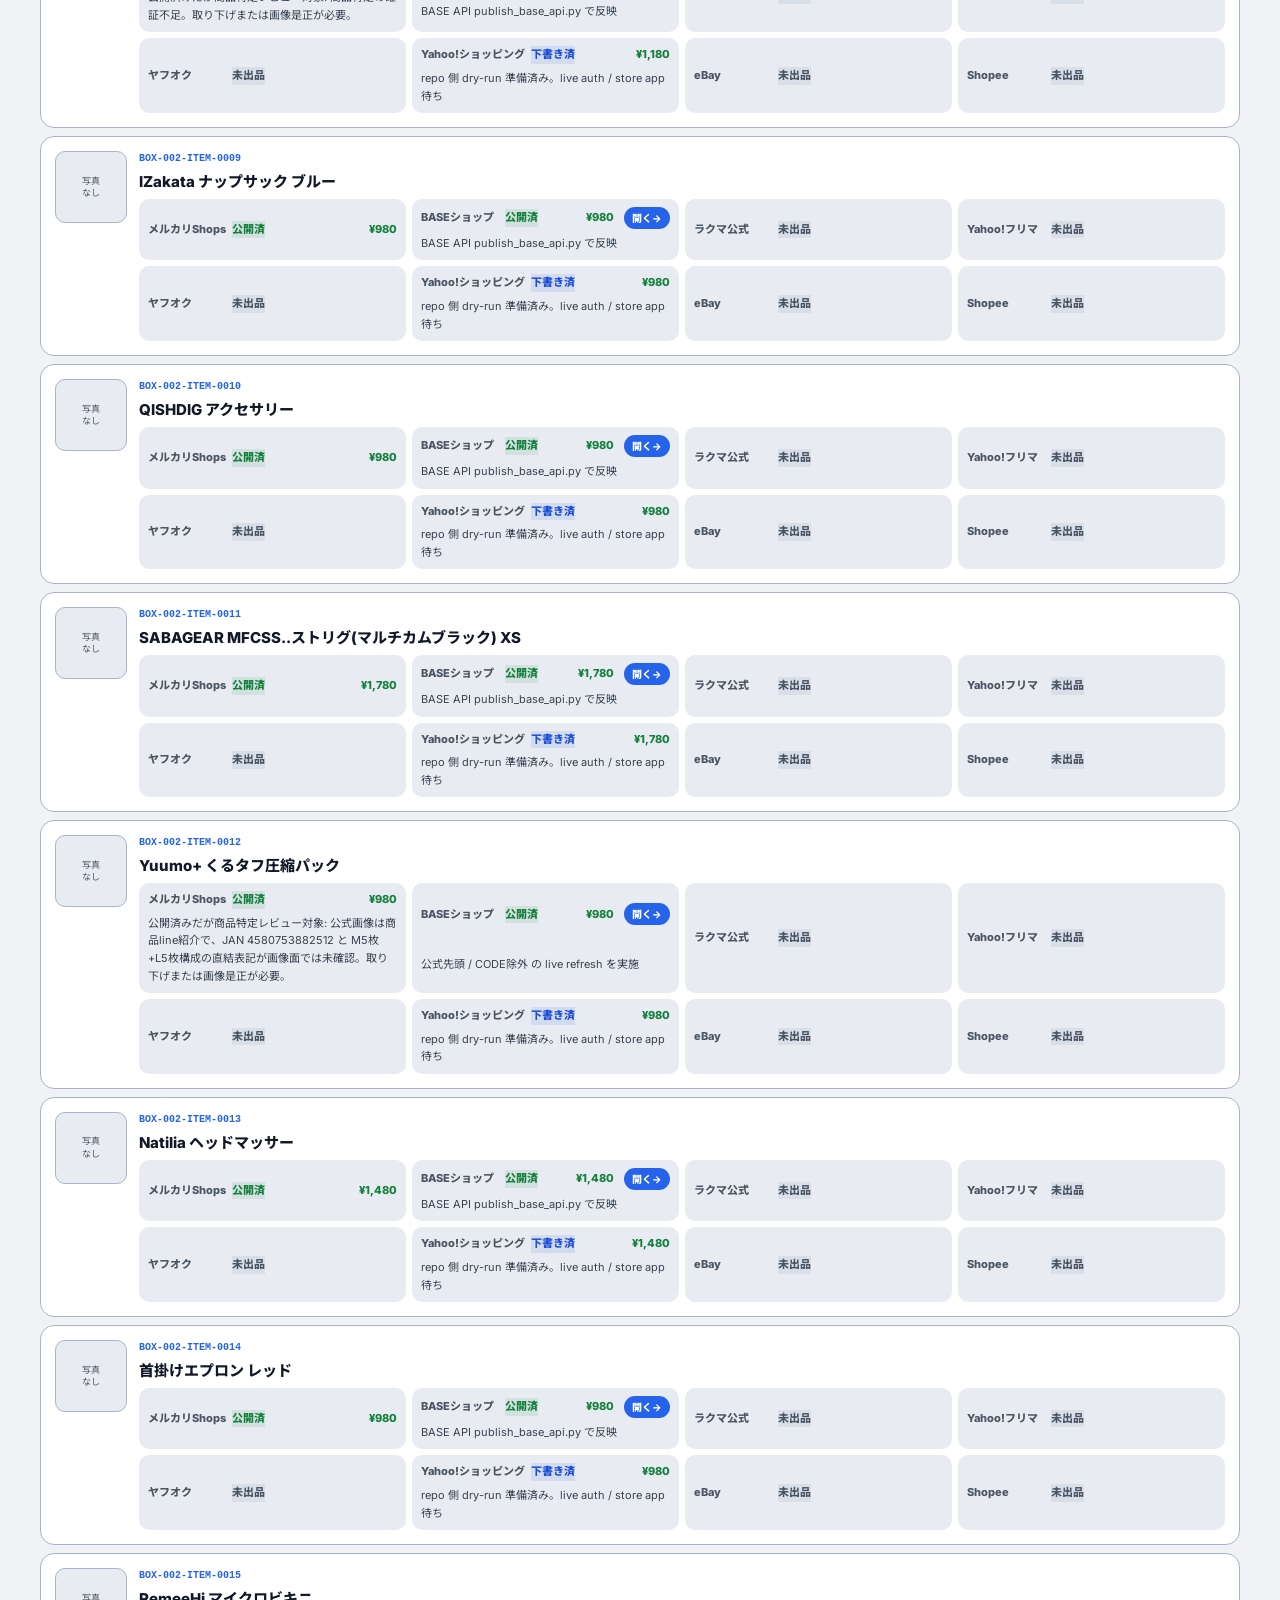
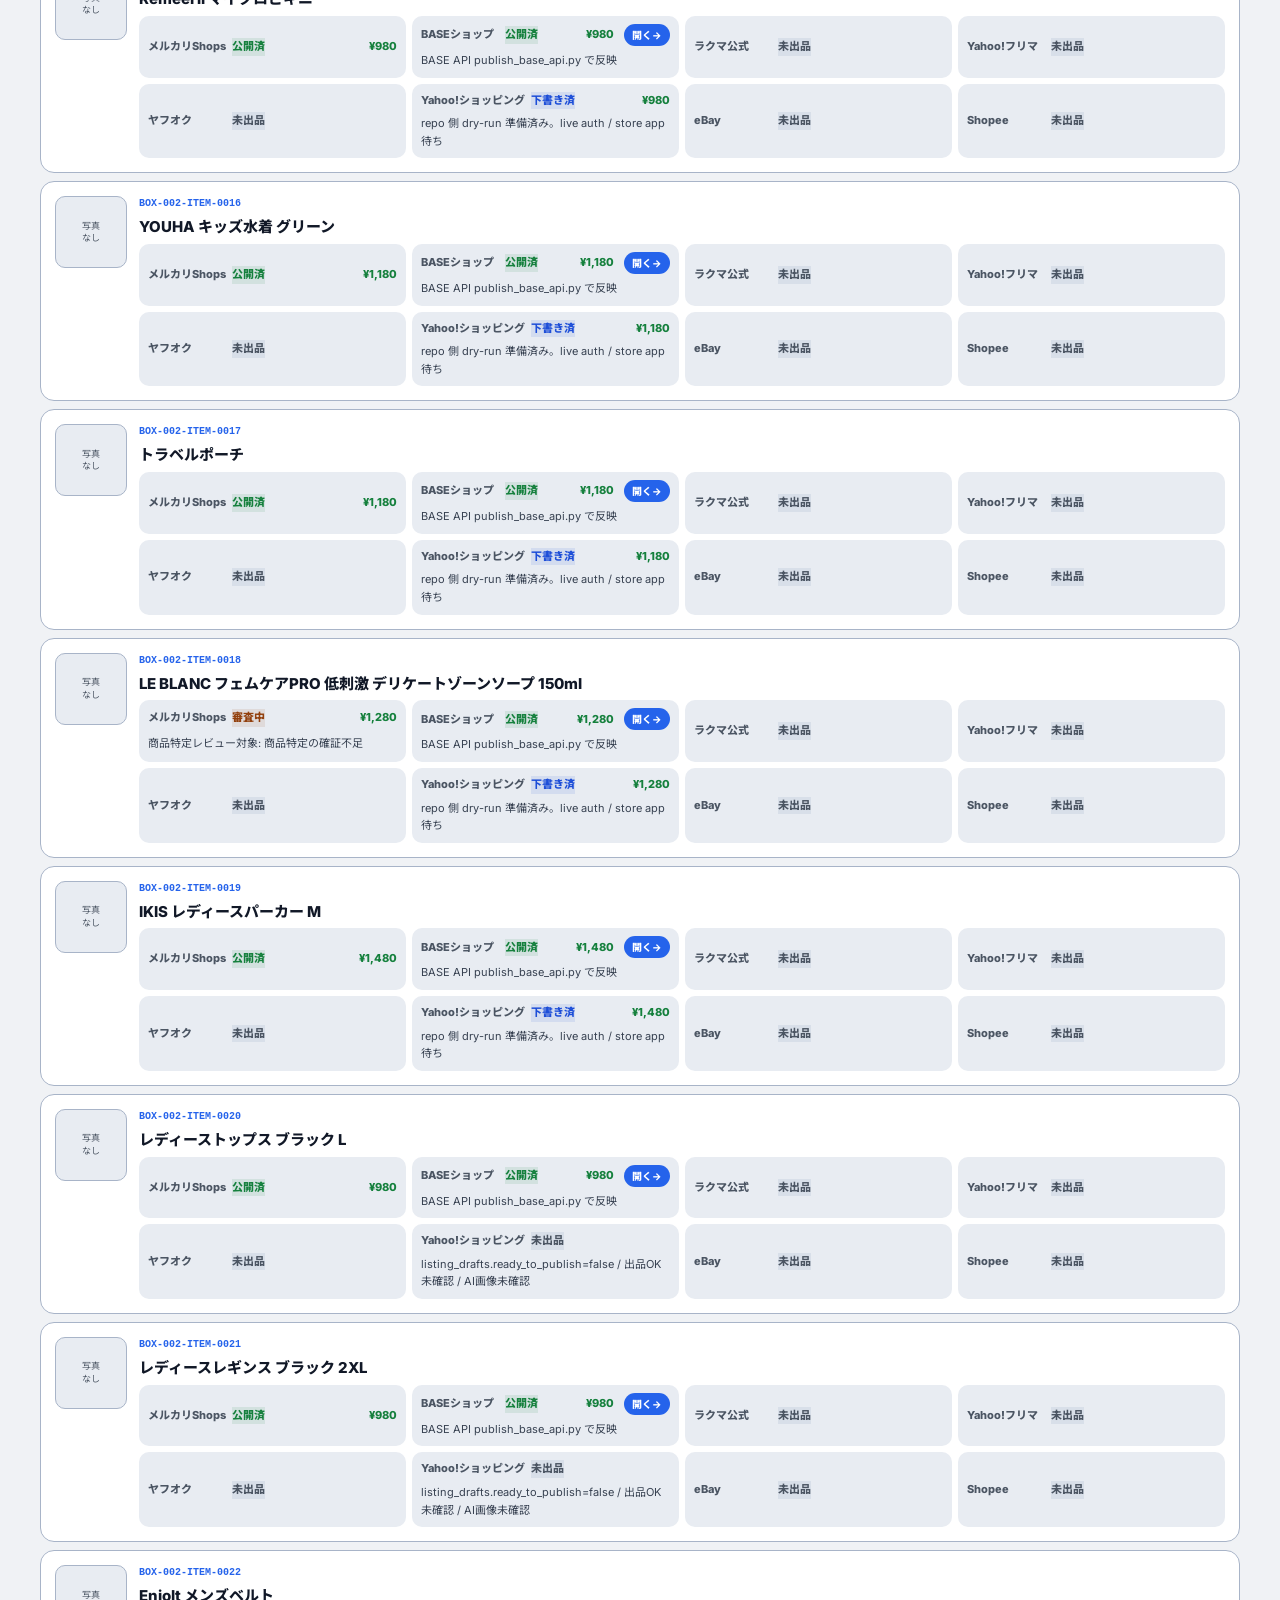
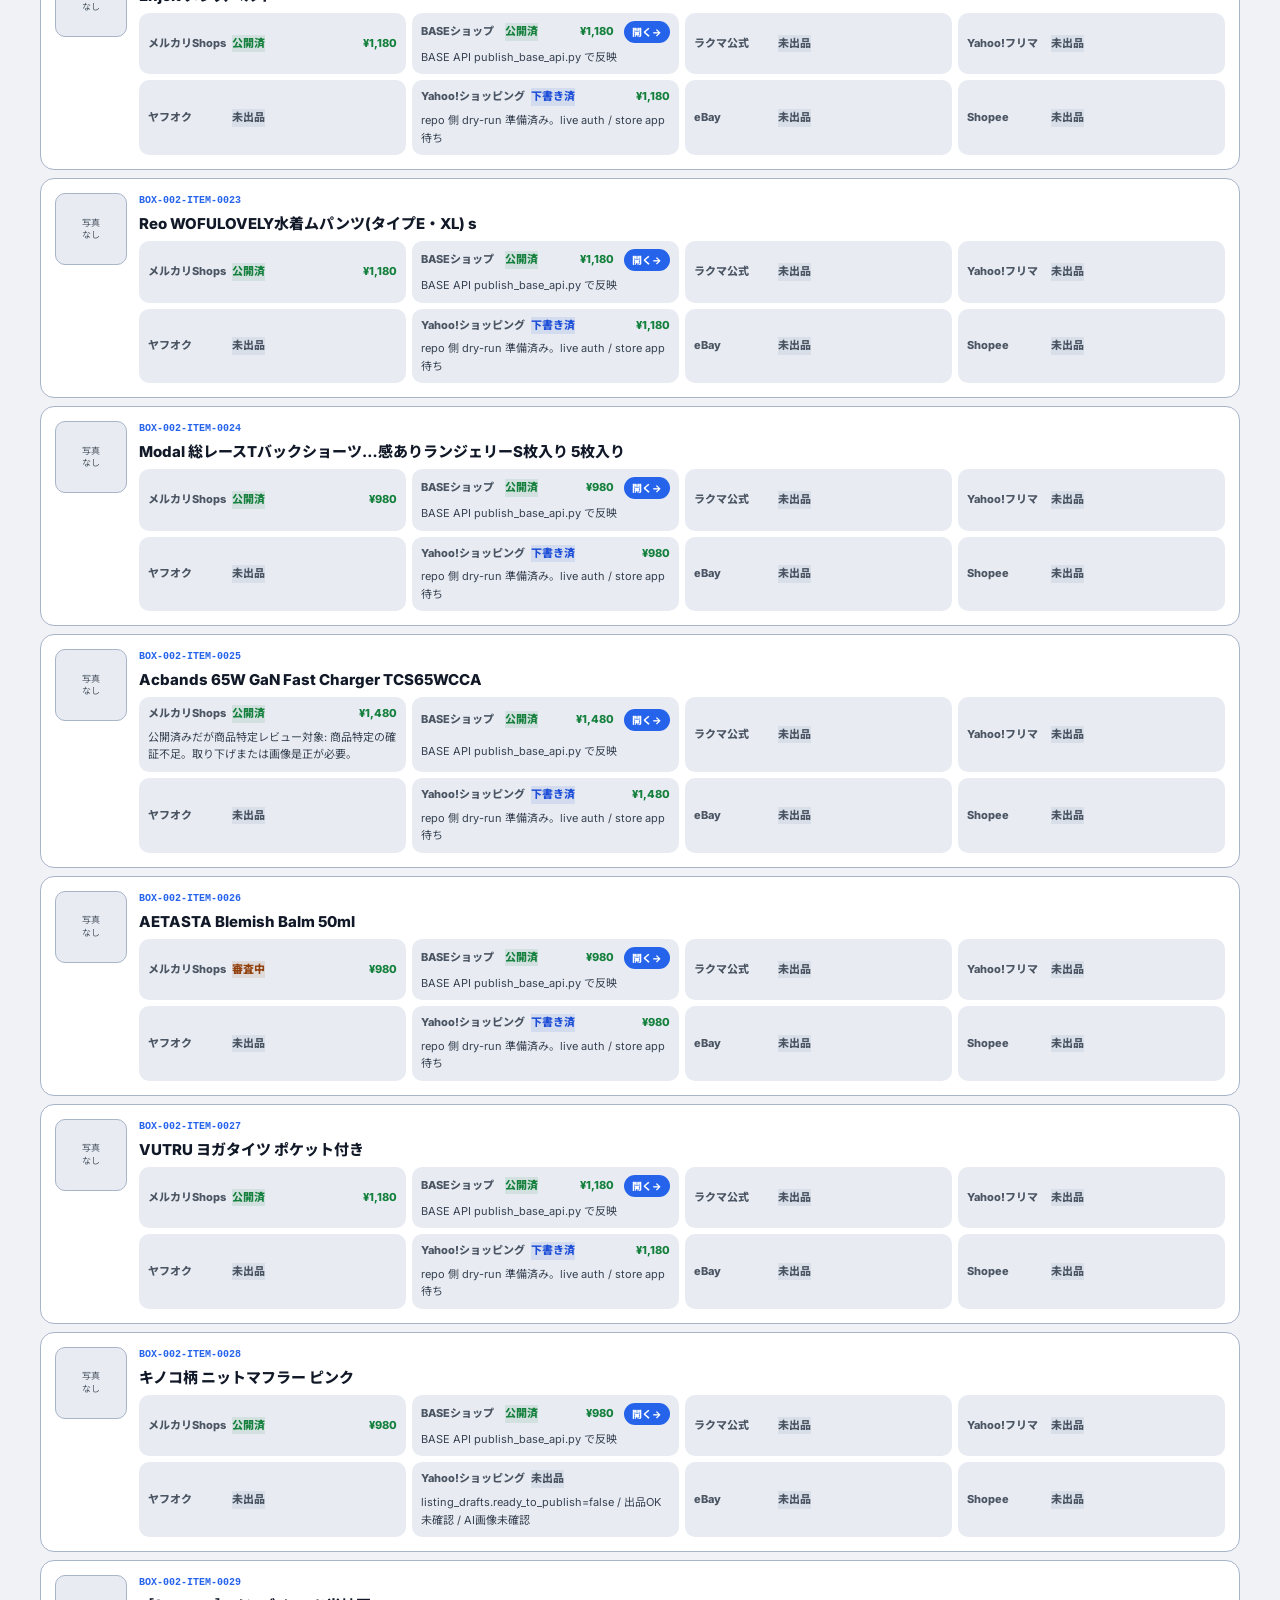
==== commit 0b2aafc2: "Add BOX-A smart glasses reference" ====
--- a/channel_listings.html
+++ b/channel_listings.html
@@ -130,7 +130,7 @@
 <body>
   <header class="hq-header">
     <h1><span class="dot">●</span> 出品</h1>
-    <span class="hq-fresh">更新 2026-04-30 12:59:48+09:00</span>
+    <span class="hq-fresh">更新 2026-04-30 13:05:39+09:00</span>
   </header>
   <div class="hq-wrap">
     <section class="cl-hero">
@@ -1002,11 +1002,11 @@
     <div class="cl-channels"><div class="cl-ch" title="listing_drafts.ready_to_publish=false / 出品OK未確認 / AI画像未確認"><span class="cl-ch-label">メルカリShops</span><span class="cl-ch-status b-yellow">審査中</span><span class="cl-ch-price">¥930</span><span class="cl-ch-note">listing_drafts.ready_to_publish=false / 出品OK未確認 / AI画像未確認</span></div><div class="cl-ch"><span class="cl-ch-label">BASEショップ</span><span class="cl-ch-status b-gray">未出品</span></div><div class="cl-ch"><span class="cl-ch-label">ラクマ公式</span><span class="cl-ch-status b-gray">未出品</span></div><div class="cl-ch"><span class="cl-ch-label">Yahoo!フリマ</span><span class="cl-ch-status b-gray">未出品</span></div><div class="cl-ch"><span class="cl-ch-label">ヤフオク</span><span class="cl-ch-status b-gray">未出品</span></div><div class="cl-ch"><span class="cl-ch-label">Yahoo!ショッピング</span><span class="cl-ch-status b-gray">未出品</span></div><div class="cl-ch"><span class="cl-ch-label">eBay</span><span class="cl-ch-status b-gray">未出品</span></div><div class="cl-ch"><span class="cl-ch-label">Shopee</span><span class="cl-ch-status b-gray">未出品</span></div></div>
   </div>
 </div><div class="cl-card" data-mercari-published="0" data-base-published="0" data-paused="0" data-draft="1">
-  <div class="cl-photo-wrap"><img class="cl-photo" src="https://macbook-pro-m4.tail8c523e.ts.net:8447/merch/zero-cost/assets/intake/BOX-A-ITEM-0005/02_FRONT_017_IMG_2315.jpg" alt="" loading="lazy" onerror="this.style.display='none';this.nextElementSibling.style.display='flex'"><div class="cl-photo-placeholder" style="display:none">写真<br>なし</div></div>
+  <div class="cl-photo-wrap"><img class="cl-photo" src="https://macbook-pro-m4.tail8c523e.ts.net:8447/merch/zero-cost/assets/official_images/BOX-A-ITEM-0005_official_1.jpg" alt="" loading="lazy" onerror="this.style.display='none';this.nextElementSibling.style.display='flex'"><div class="cl-photo-placeholder" style="display:none">写真<br>なし</div></div>
   <div class="cl-info">
     <div class="cl-id">BOX-A-ITEM-0005</div>
-    <div class="cl-name">ディオクンス 骨伝導スマートグラス</div>
-    <div class="cl-channels"><div class="cl-ch" title="listing_drafts.ready_to_publish=false / 出品OK未確認 / AI画像未確認"><span class="cl-ch-label">メルカリShops</span><span class="cl-ch-status b-yellow">審査中</span><span class="cl-ch-price">¥1,980</span><span class="cl-ch-note">listing_drafts.ready_to_publish=false / 出品OK未確認 / AI画像未確認</span></div><div class="cl-ch"><span class="cl-ch-label">BASEショップ</span><span class="cl-ch-status b-gray">未出品</span></div><div class="cl-ch"><span class="cl-ch-label">ラクマ公式</span><span class="cl-ch-status b-gray">未出品</span></div><div class="cl-ch"><span class="cl-ch-label">Yahoo!フリマ</span><span class="cl-ch-status b-gray">未出品</span></div><div class="cl-ch"><span class="cl-ch-label">ヤフオク</span><span class="cl-ch-status b-gray">未出品</span></div><div class="cl-ch"><span class="cl-ch-label">Yahoo!ショッピング</span><span class="cl-ch-status b-gray">未出品</span></div><div class="cl-ch"><span class="cl-ch-label">eBay</span><span class="cl-ch-status b-gray">未出品</span></div><div class="cl-ch"><span class="cl-ch-label">Shopee</span><span class="cl-ch-status b-gray">未出品</span></div></div>
+    <div class="cl-name">スマートメガネ オーディオグラス 骨伝導 ブラック</div>
+    <div class="cl-channels"><div class="cl-ch" title="商品特定レビュー対象: 商品特定の確証不足"><span class="cl-ch-label">メルカリShops</span><span class="cl-ch-status b-yellow">審査中</span><span class="cl-ch-price">¥1,980</span><span class="cl-ch-note">商品特定レビュー対象: 商品特定の確証不足</span></div><div class="cl-ch"><span class="cl-ch-label">BASEショップ</span><span class="cl-ch-status b-gray">未出品</span></div><div class="cl-ch"><span class="cl-ch-label">ラクマ公式</span><span class="cl-ch-status b-gray">未出品</span></div><div class="cl-ch"><span class="cl-ch-label">Yahoo!フリマ</span><span class="cl-ch-status b-gray">未出品</span></div><div class="cl-ch"><span class="cl-ch-label">ヤフオク</span><span class="cl-ch-status b-gray">未出品</span></div><div class="cl-ch"><span class="cl-ch-label">Yahoo!ショッピング</span><span class="cl-ch-status b-gray">未出品</span></div><div class="cl-ch"><span class="cl-ch-label">eBay</span><span class="cl-ch-status b-gray">未出品</span></div><div class="cl-ch"><span class="cl-ch-label">Shopee</span><span class="cl-ch-status b-gray">未出品</span></div></div>
   </div>
 </div><div class="cl-card" data-mercari-published="0" data-base-published="0" data-paused="0" data-draft="1">
   <div class="cl-photo-wrap"><div class="cl-photo-placeholder">写真<br>なし</div></div>
@@ -1054,7 +1054,7 @@
     </div>
   </div>
   <div class="hq-footer">
-    <span>スナップショット: 2026-04-30 12:59:48+09:00</span>
+    <span>スナップショット: 2026-04-30 13:05:39+09:00</span>
   </div>
   <script src="./common.js"></script>
   <script>
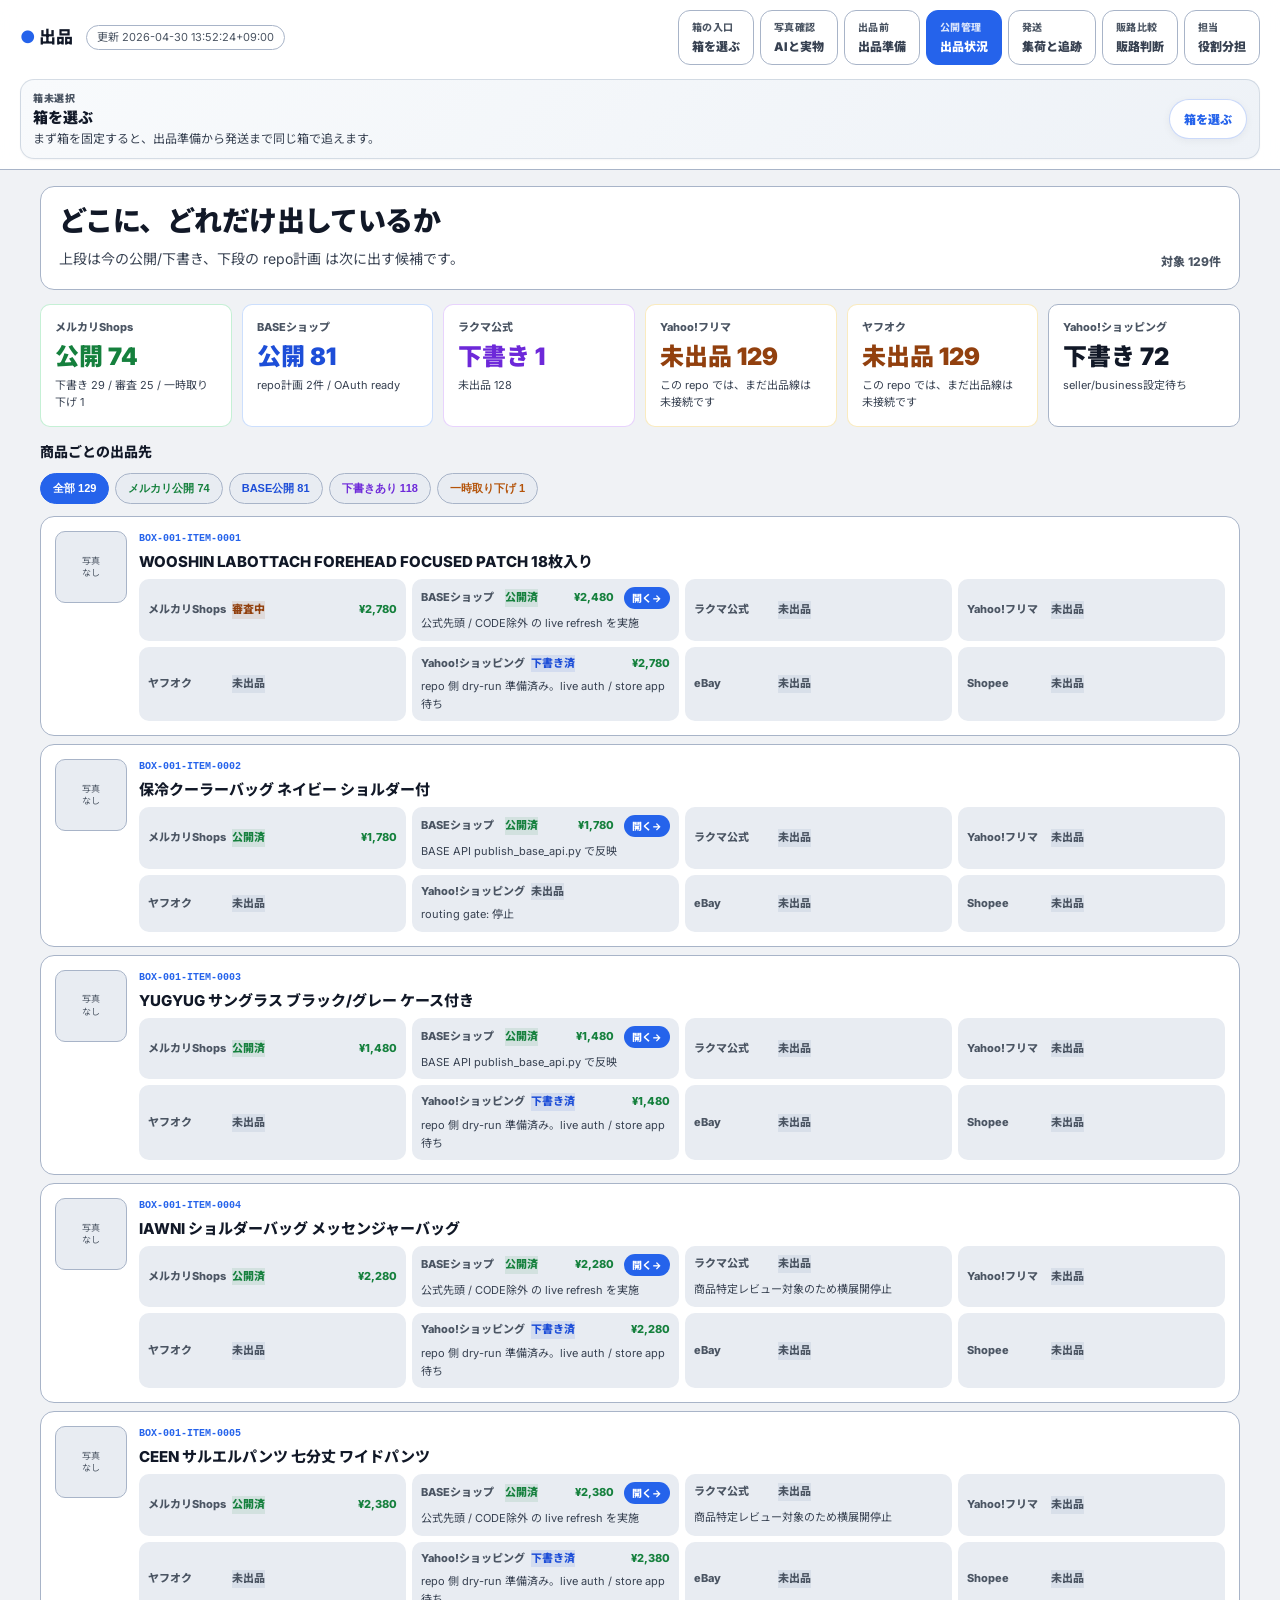
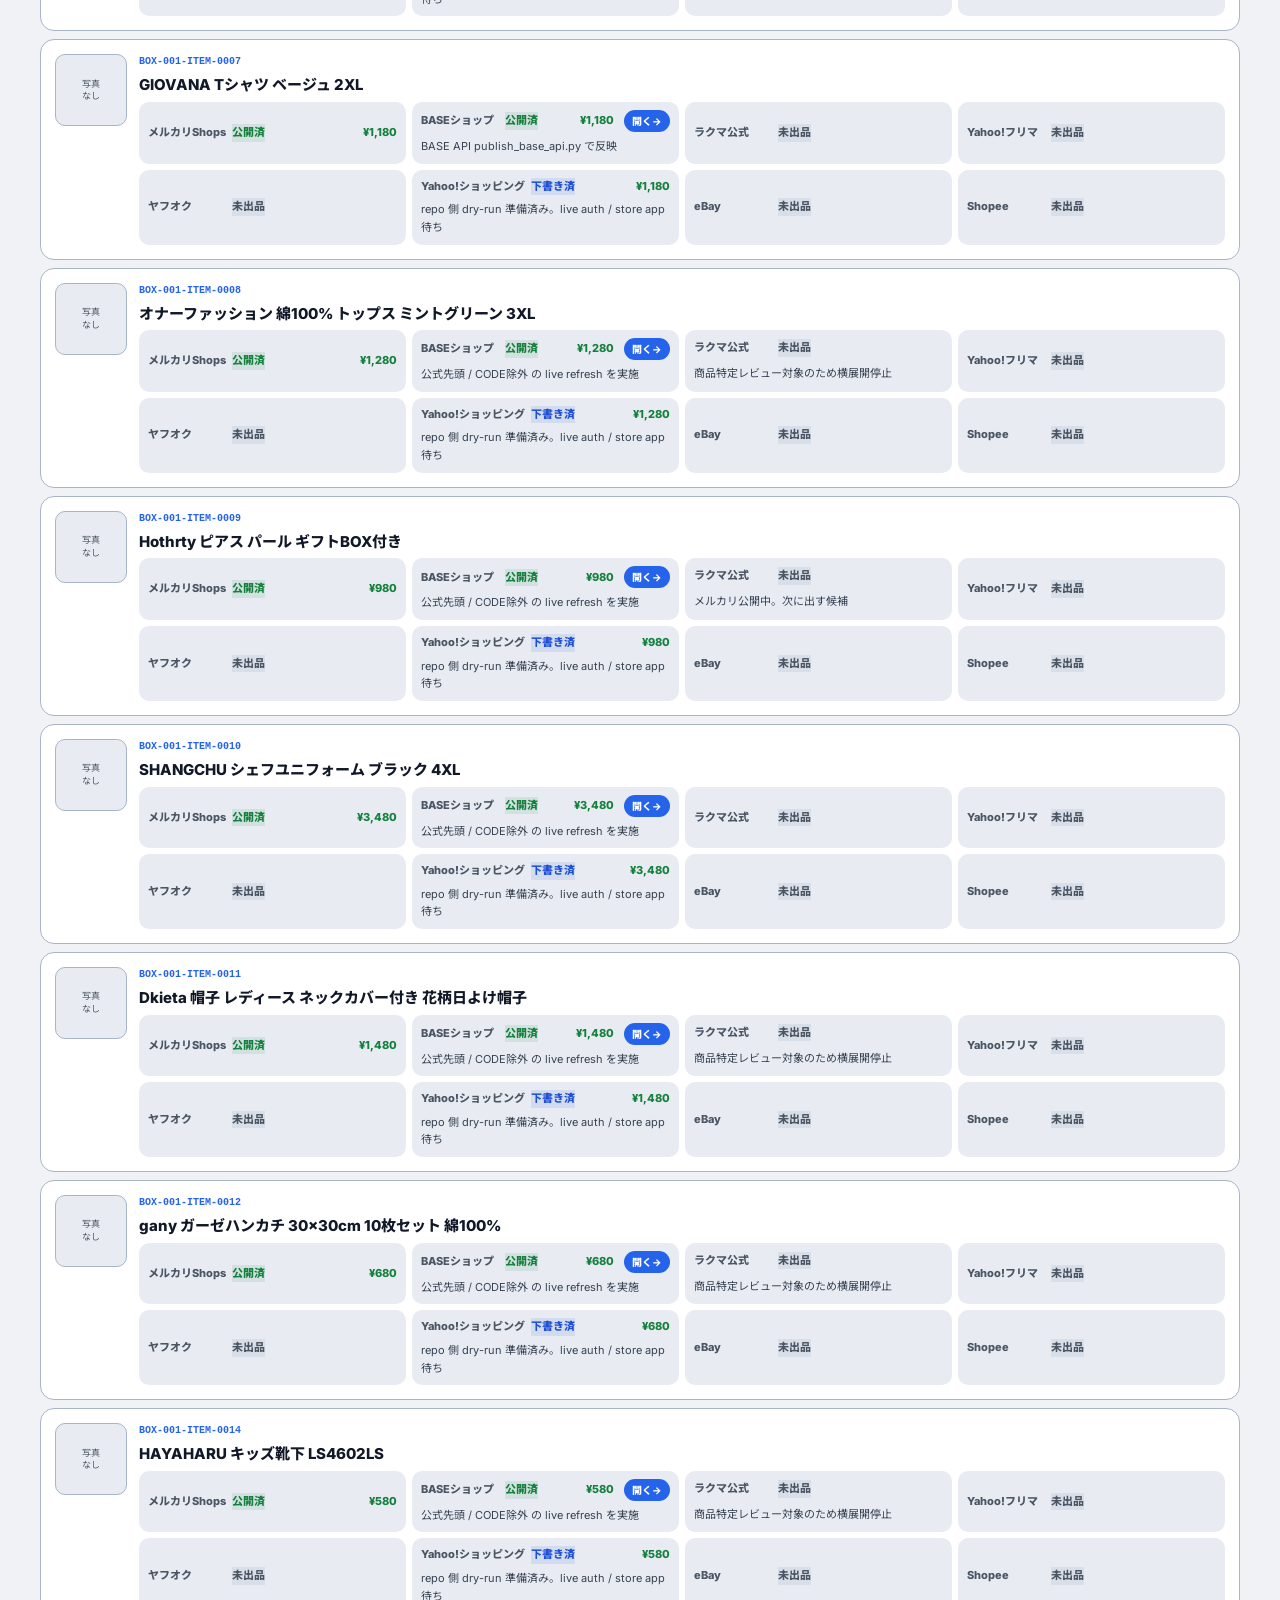
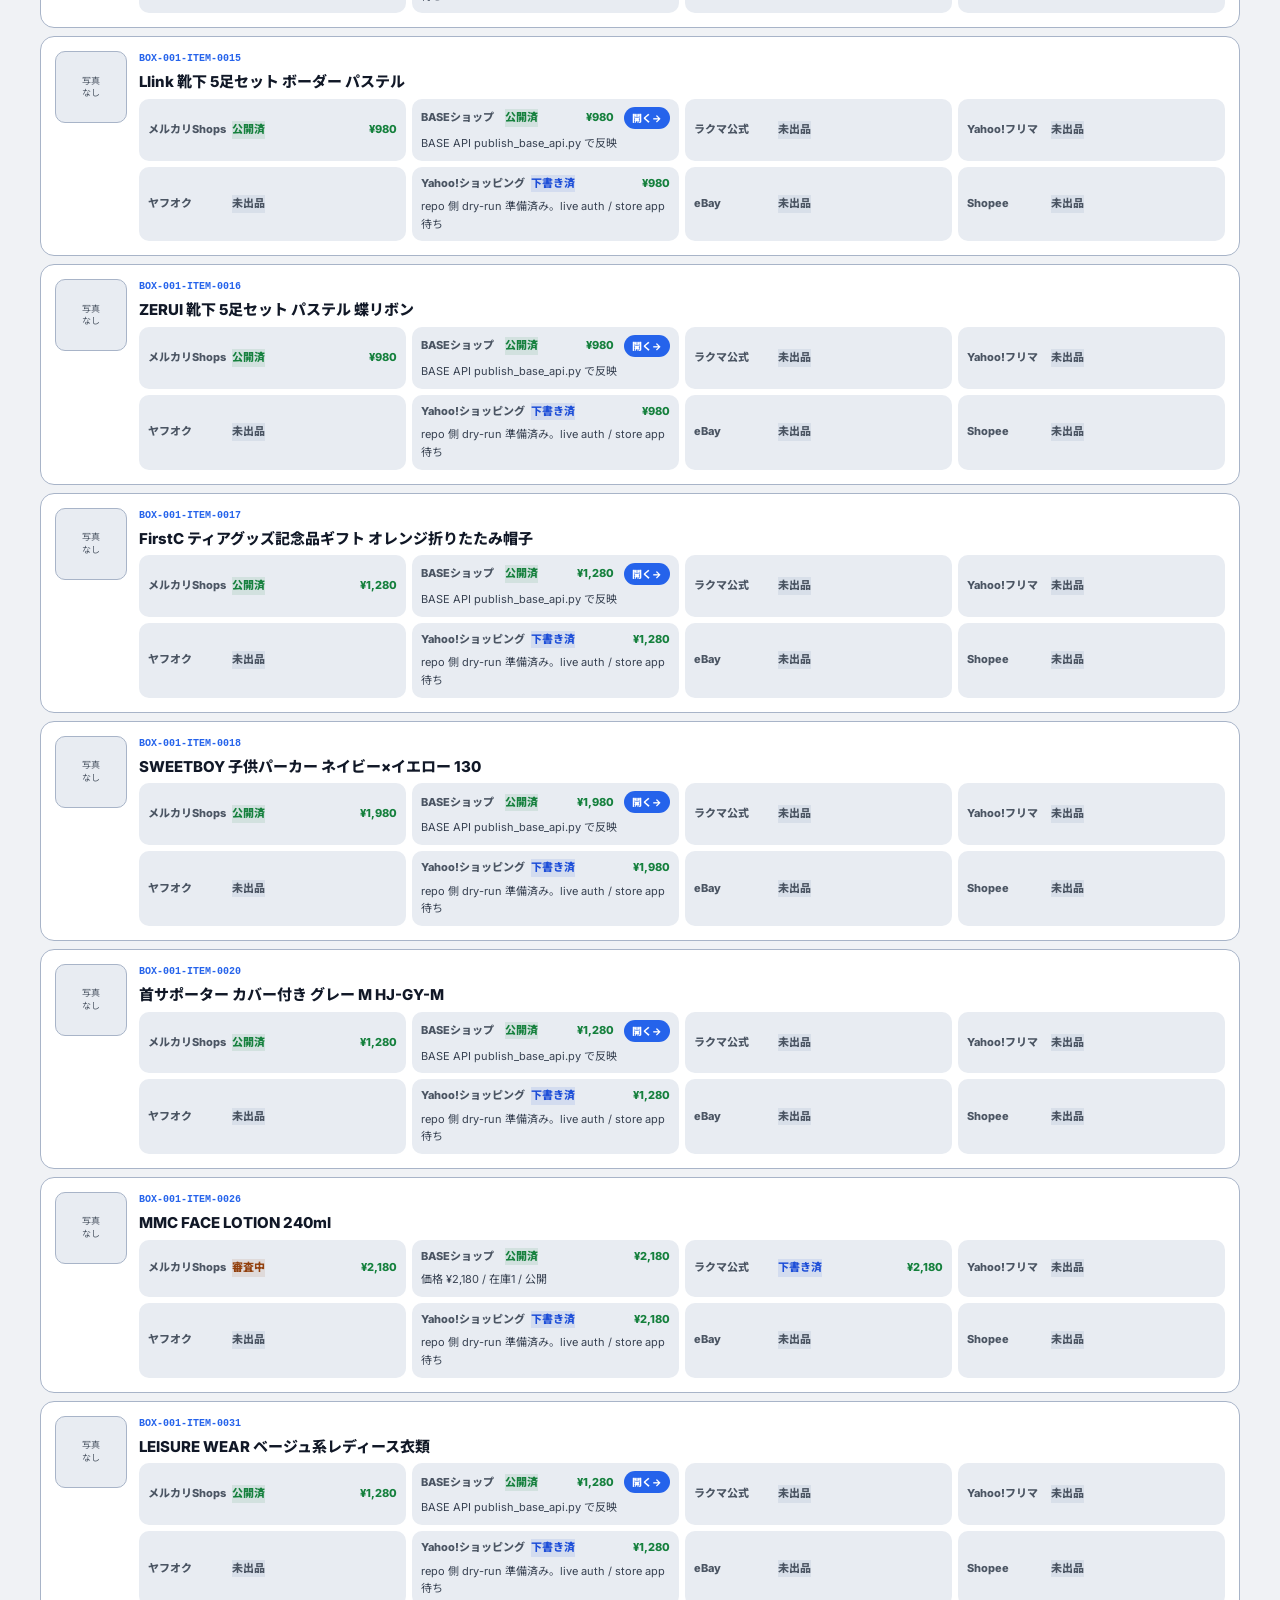
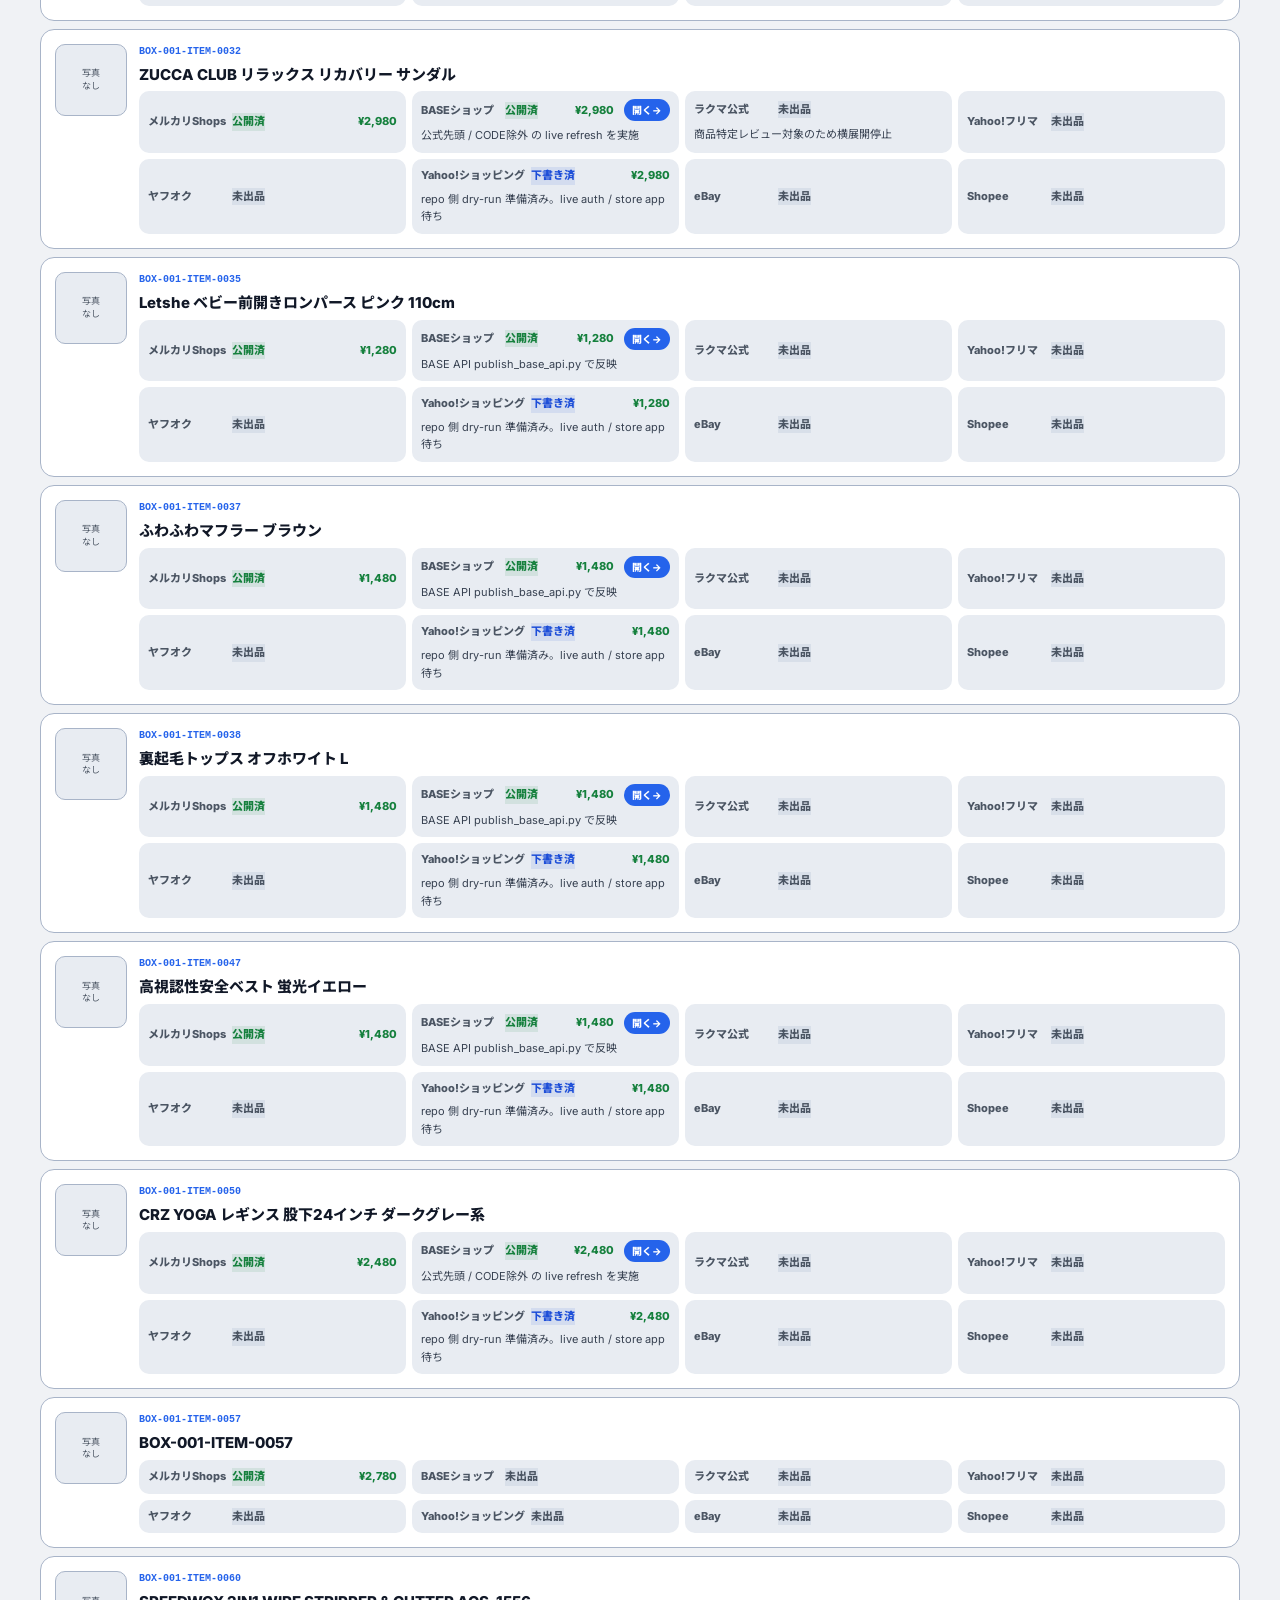
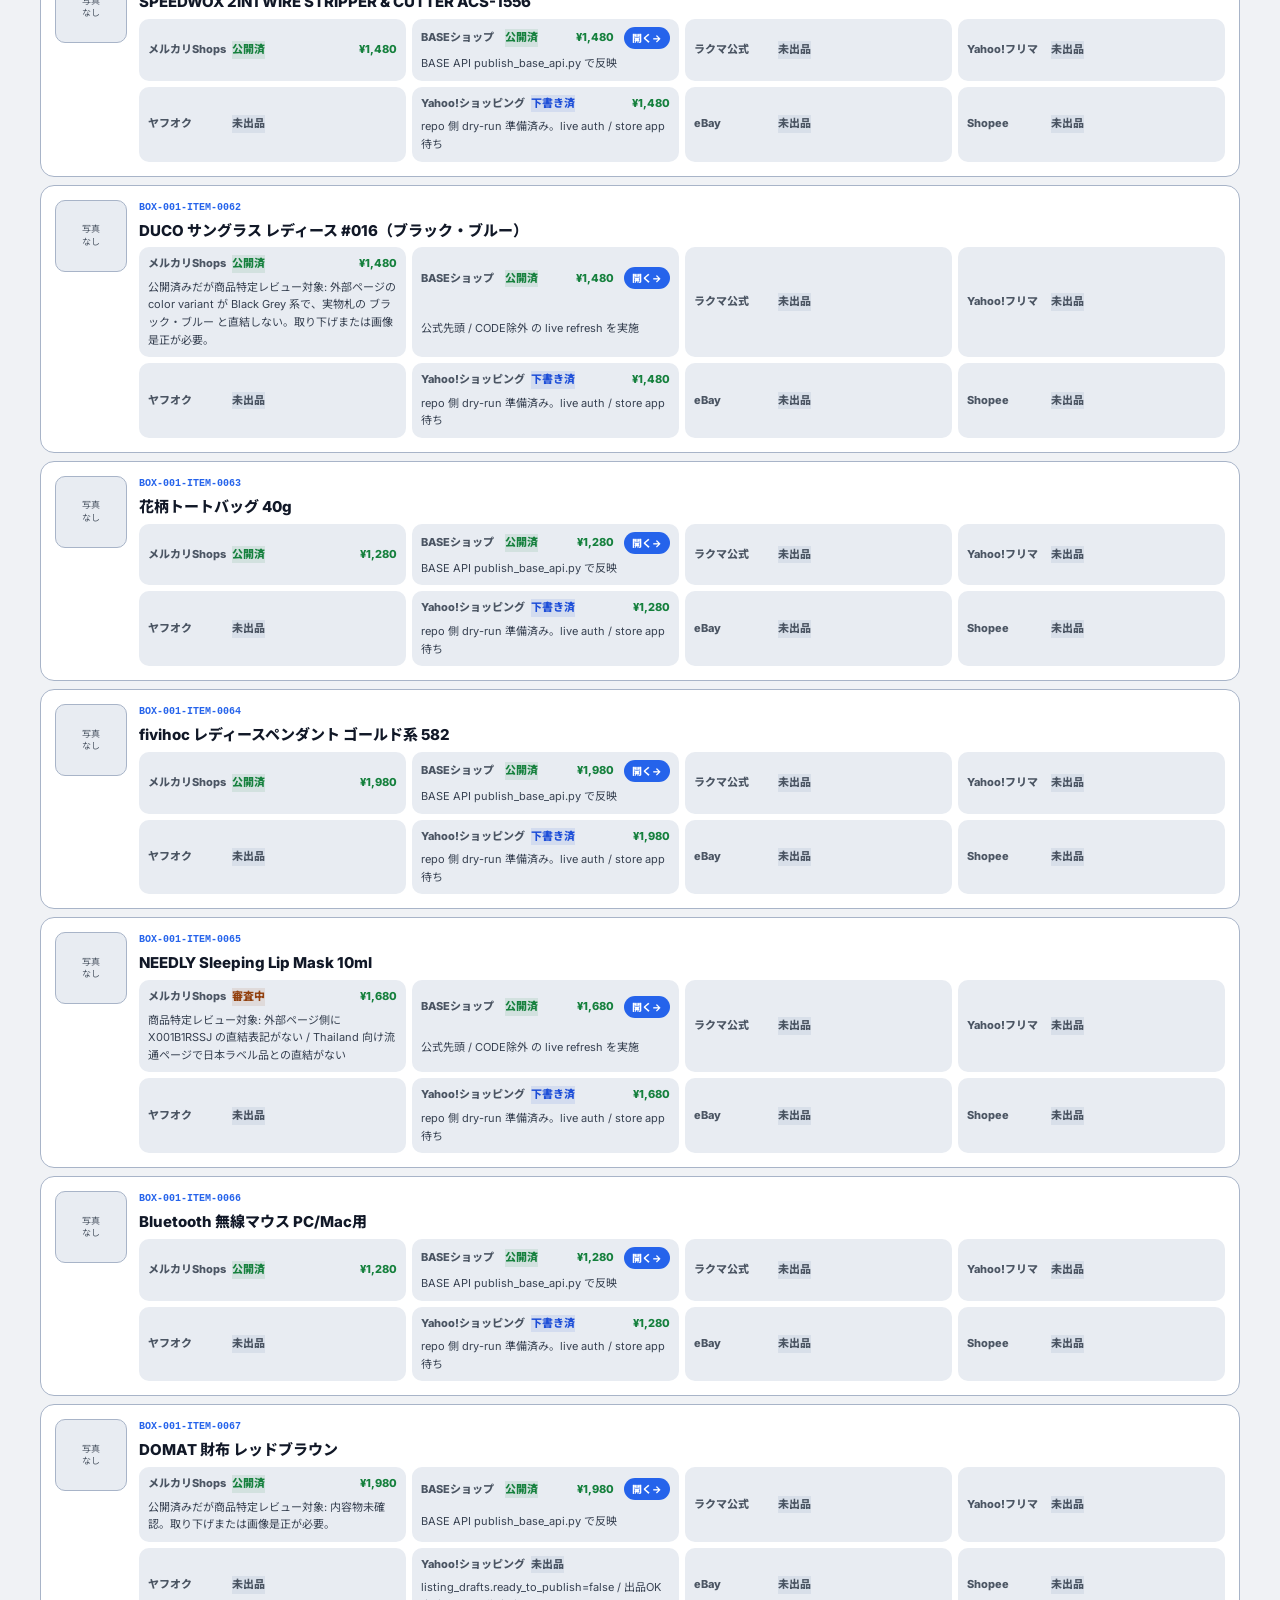
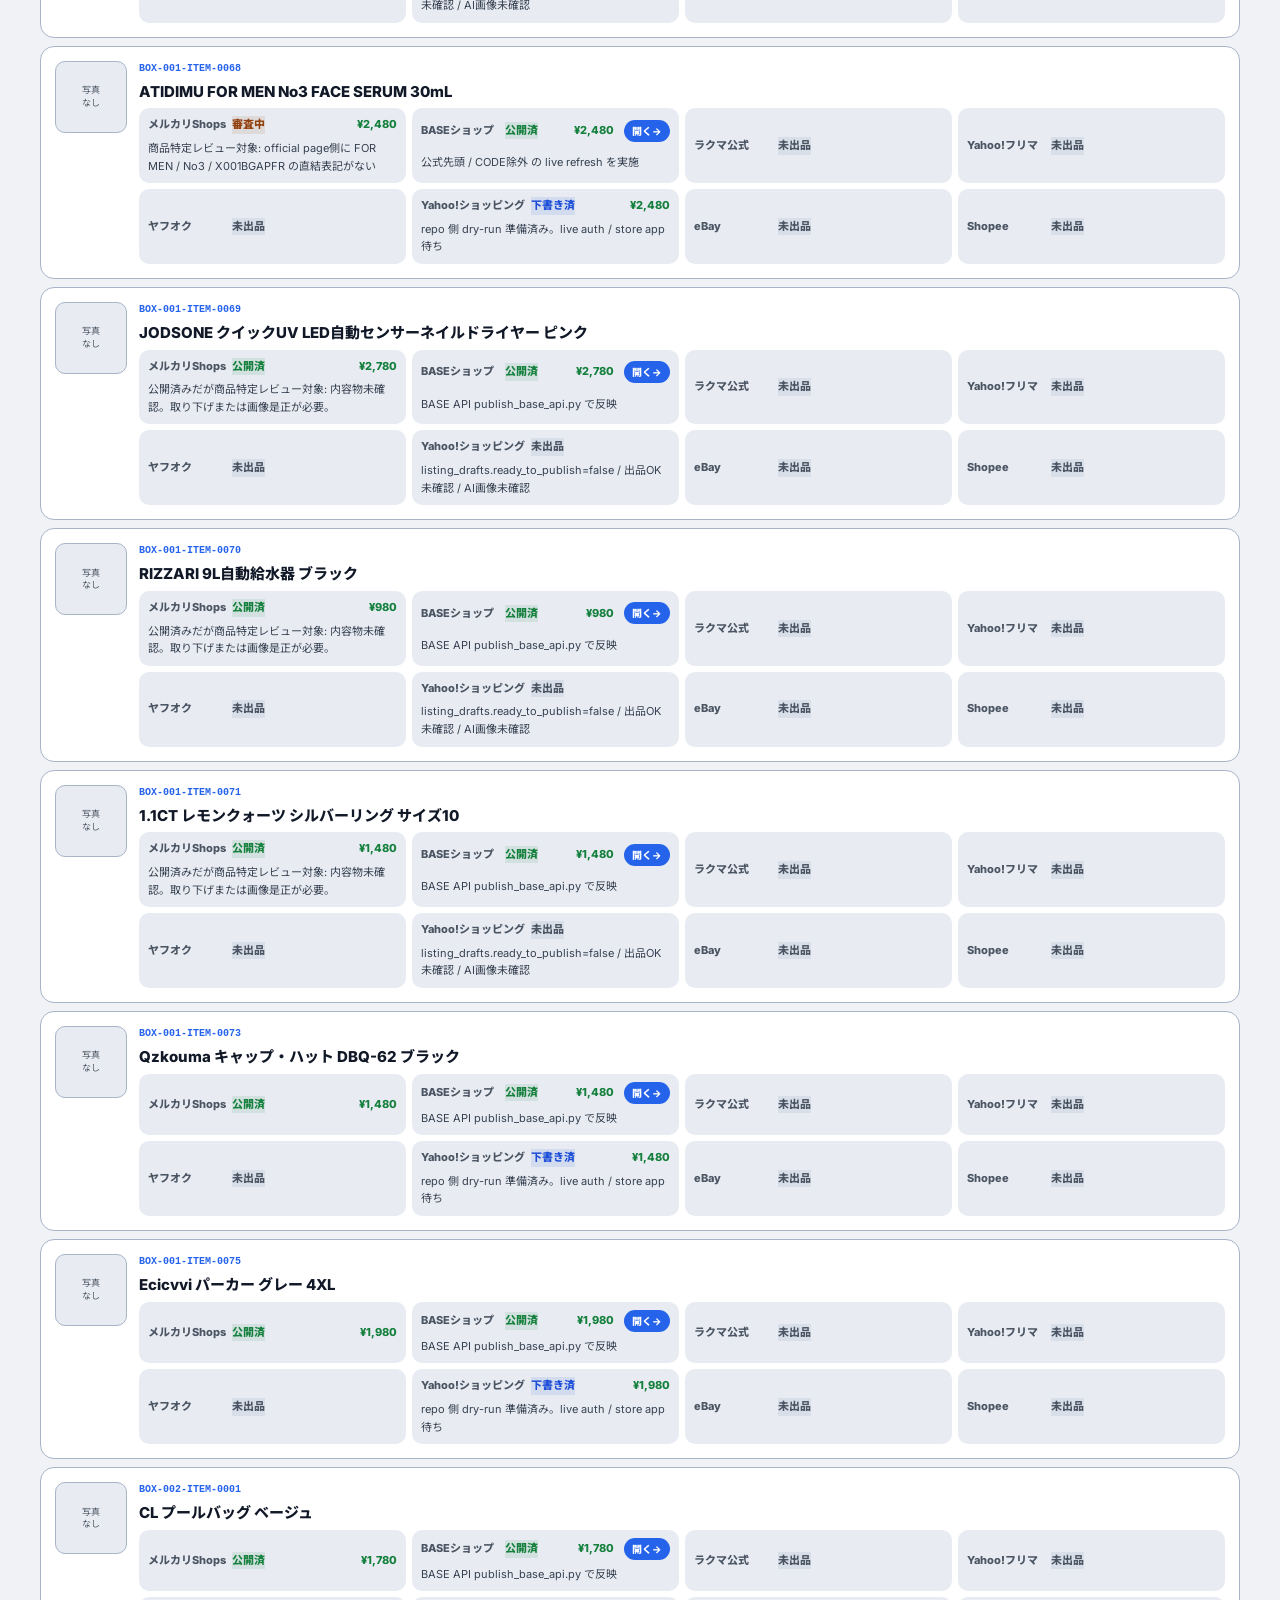
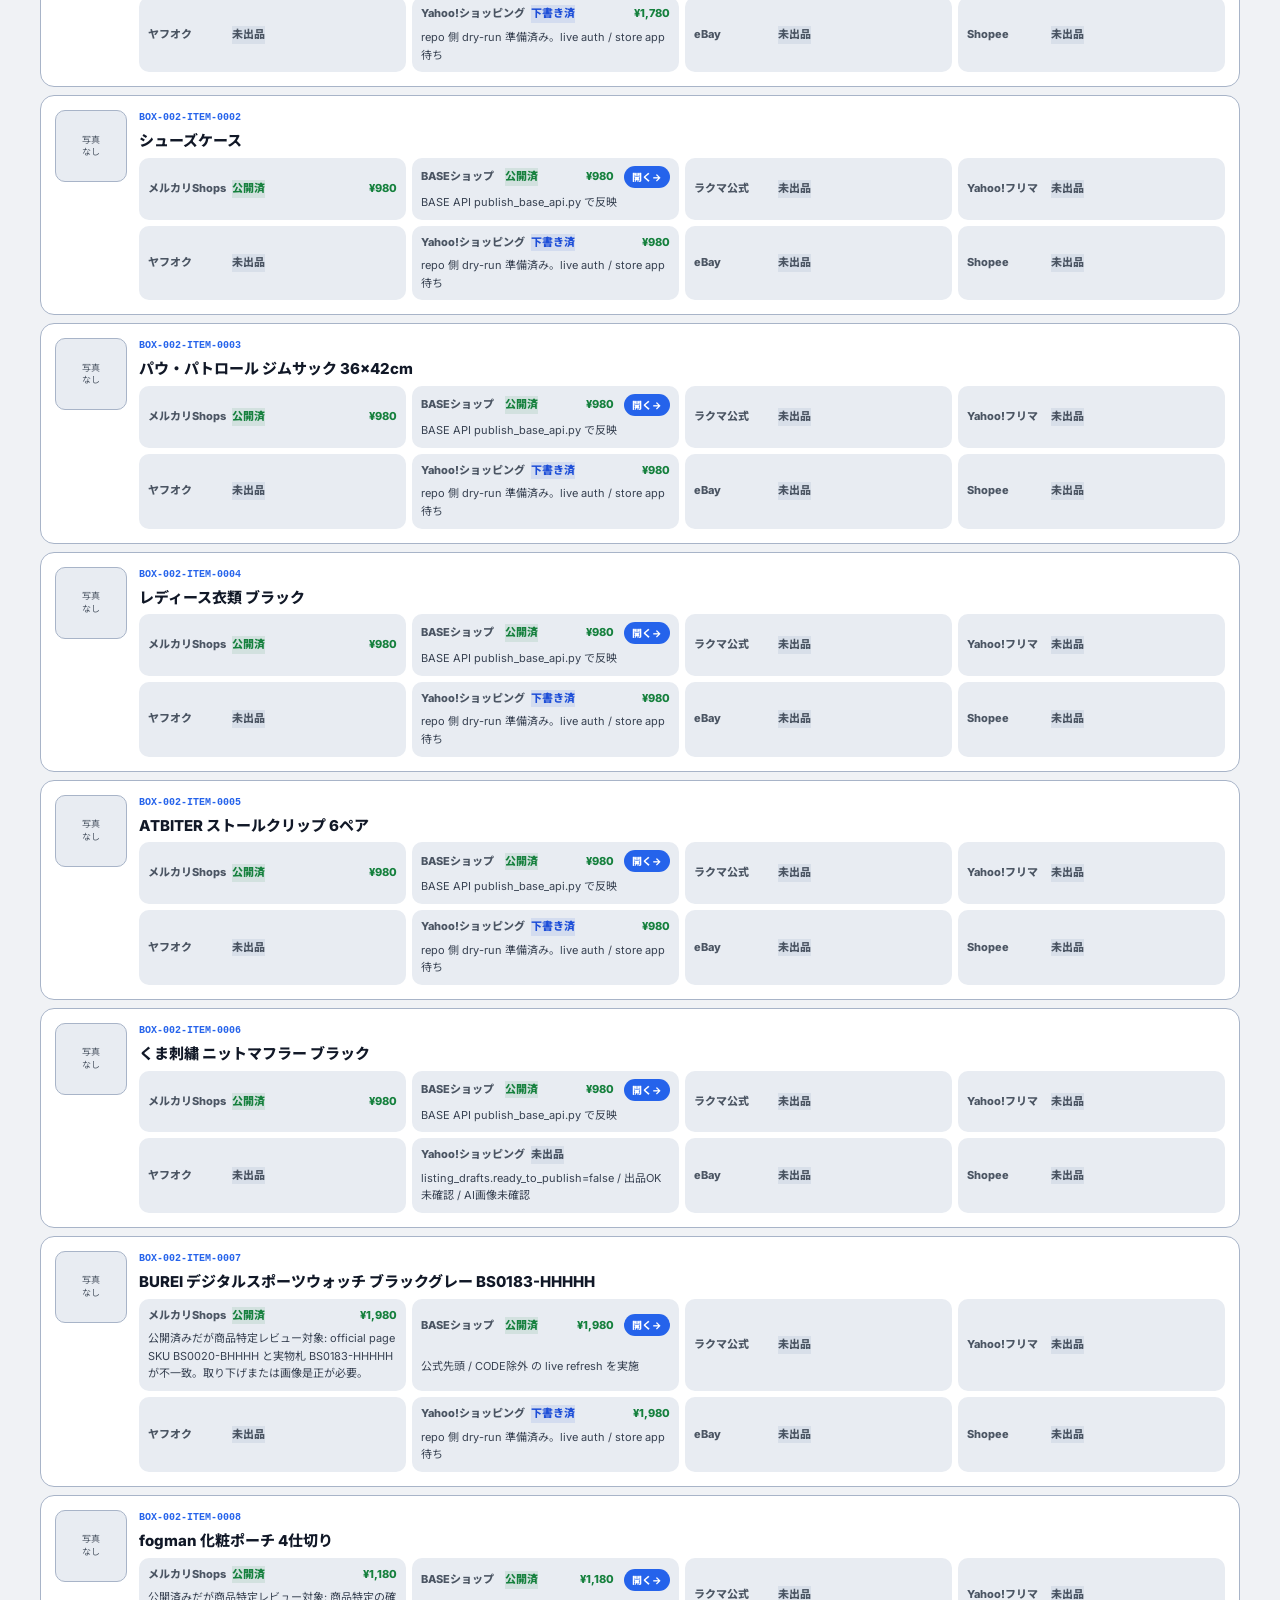
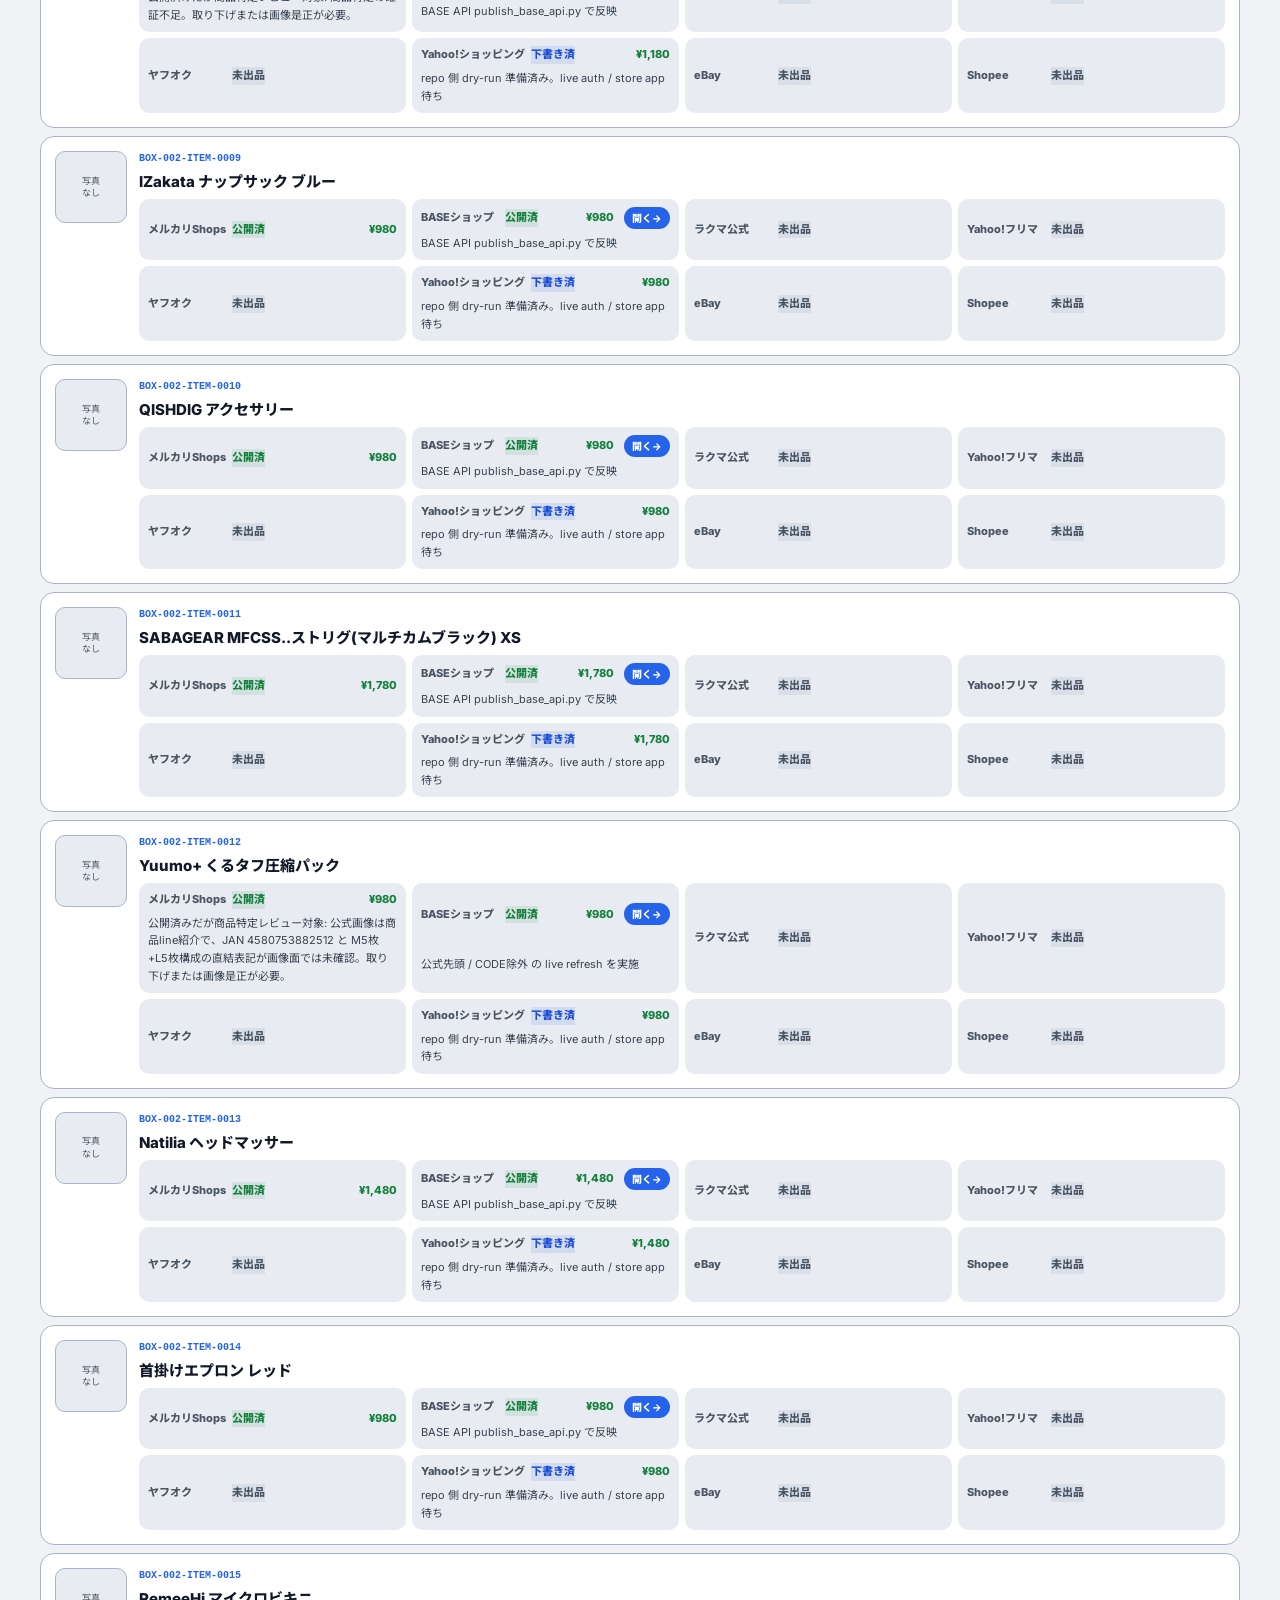
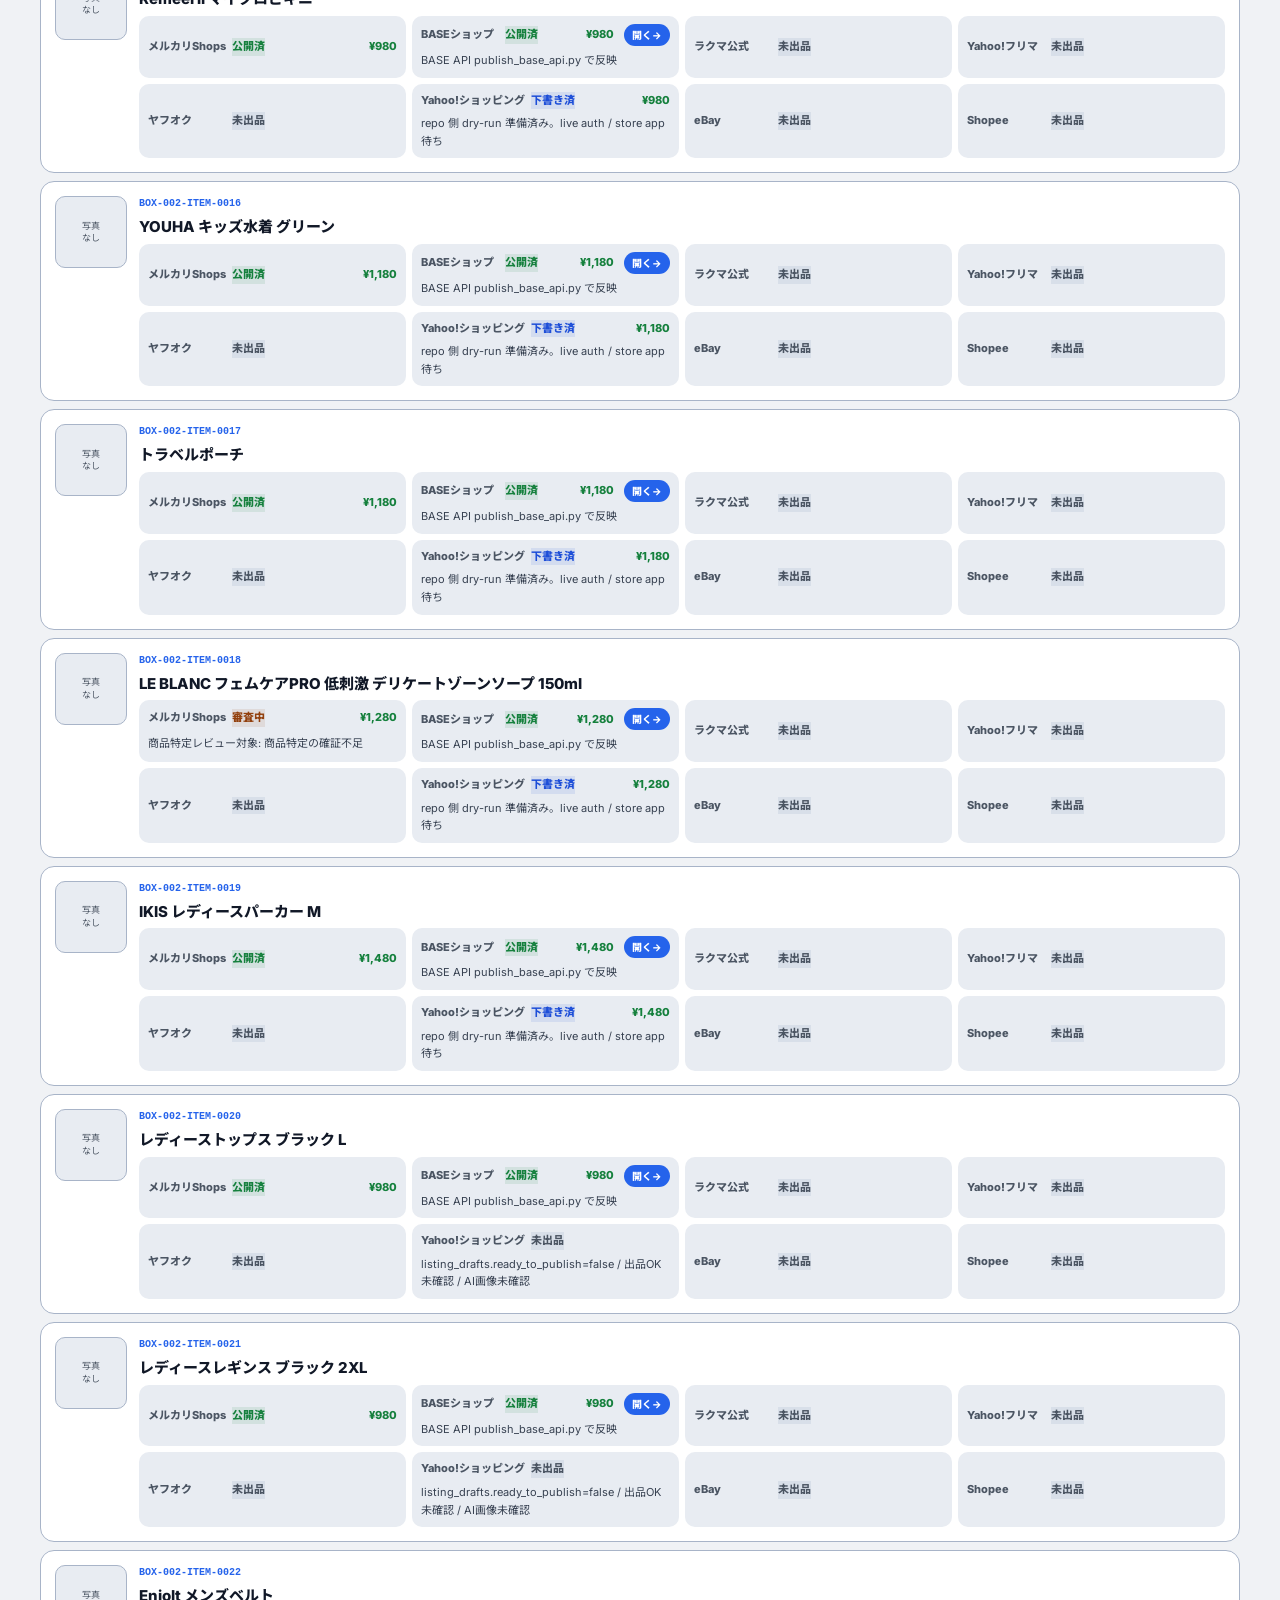
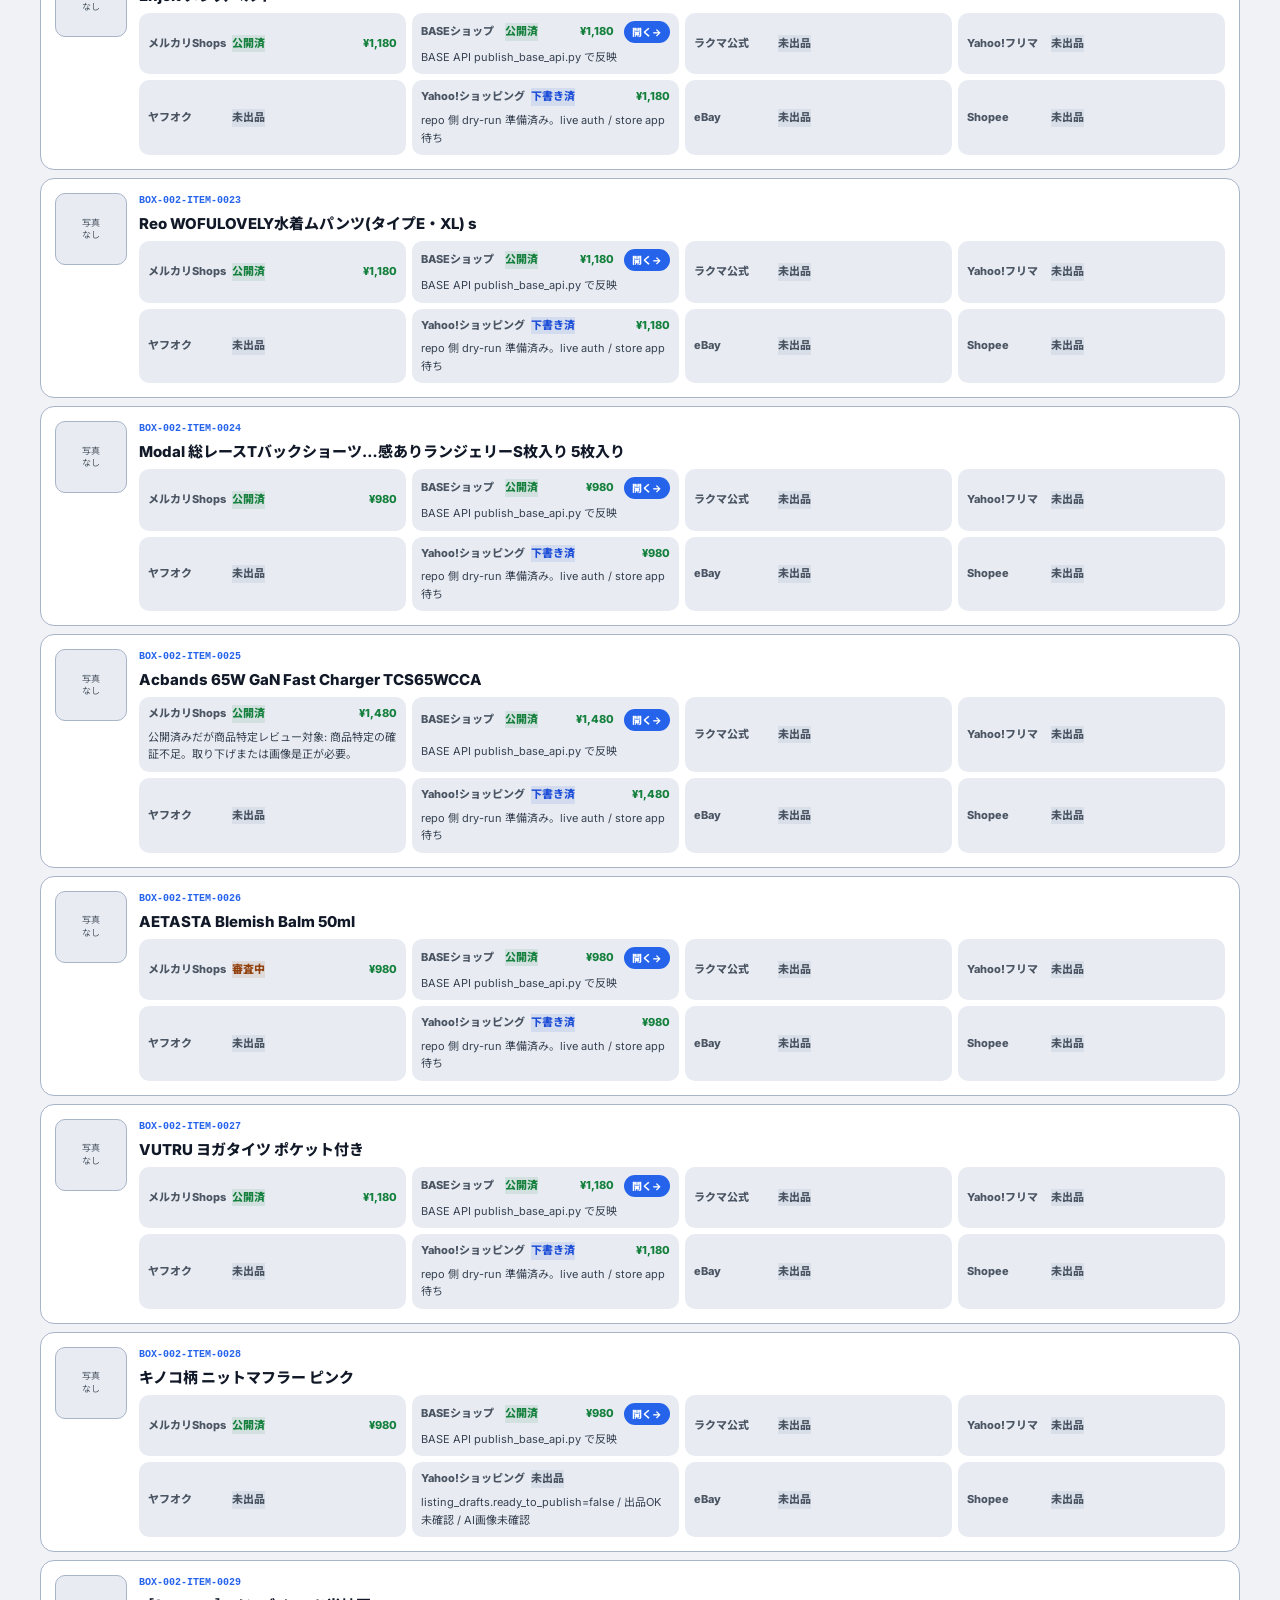
==== commit bf3bdecf: "Regroup BOX-A intake items" ====
--- a/channel_listings.html
+++ b/channel_listings.html
@@ -130,7 +130,7 @@
 <body>
   <header class="hq-header">
     <h1><span class="dot">●</span> 出品</h1>
-    <span class="hq-fresh">更新 2026-04-30 13:05:39+09:00</span>
+    <span class="hq-fresh">更新 2026-04-30 13:52:24+09:00</span>
   </header>
   <div class="hq-wrap">
     <section class="cl-hero">
@@ -138,19 +138,19 @@
         <div class="cl-hero-title">どこに、どれだけ出しているか</div>
         <div class="cl-hero-note">上段は今の公開/下書き、下段の repo計画 は次に出す候補です。</div>
       </div>
-      <div class="cl-hero-meta">対象 128件</div>
+      <div class="cl-hero-meta">対象 129件</div>
     </section>
 
     <div class="cl-summary-grid">
-      <div class="cl-summary-card green"><div class="cl-summary-name">メルカリShops</div><div class="cl-summary-headline">公開 74</div><div class="cl-summary-detail">下書き 29 / 審査 24 / 一時取り下げ 1</div></div><div class="cl-summary-card blue"><div class="cl-summary-name">BASEショップ</div><div class="cl-summary-headline">公開 81</div><div class="cl-summary-detail">repo計画 2件 / OAuth ready</div></div><div class="cl-summary-card purple"><div class="cl-summary-name">ラクマ公式</div><div class="cl-summary-headline">下書き 1</div><div class="cl-summary-detail">未出品 127</div></div><div class="cl-summary-card yellow"><div class="cl-summary-name">Yahoo!フリマ</div><div class="cl-summary-headline">未出品 128</div><div class="cl-summary-detail">この repo では、まだ出品線は未接続です</div></div><div class="cl-summary-card yellow"><div class="cl-summary-name">ヤフオク</div><div class="cl-summary-headline">未出品 128</div><div class="cl-summary-detail">この repo では、まだ出品線は未接続です</div></div><div class="cl-summary-card gray"><div class="cl-summary-name">Yahoo!ショッピング</div><div class="cl-summary-headline">下書き 72</div><div class="cl-summary-detail">seller/business設定待ち</div></div>
+      <div class="cl-summary-card green"><div class="cl-summary-name">メルカリShops</div><div class="cl-summary-headline">公開 74</div><div class="cl-summary-detail">下書き 29 / 審査 25 / 一時取り下げ 1</div></div><div class="cl-summary-card blue"><div class="cl-summary-name">BASEショップ</div><div class="cl-summary-headline">公開 81</div><div class="cl-summary-detail">repo計画 2件 / OAuth ready</div></div><div class="cl-summary-card purple"><div class="cl-summary-name">ラクマ公式</div><div class="cl-summary-headline">下書き 1</div><div class="cl-summary-detail">未出品 128</div></div><div class="cl-summary-card yellow"><div class="cl-summary-name">Yahoo!フリマ</div><div class="cl-summary-headline">未出品 129</div><div class="cl-summary-detail">この repo では、まだ出品線は未接続です</div></div><div class="cl-summary-card yellow"><div class="cl-summary-name">ヤフオク</div><div class="cl-summary-headline">未出品 129</div><div class="cl-summary-detail">この repo では、まだ出品線は未接続です</div></div><div class="cl-summary-card gray"><div class="cl-summary-name">Yahoo!ショッピング</div><div class="cl-summary-headline">下書き 72</div><div class="cl-summary-detail">seller/business設定待ち</div></div>
     </div>
 
     <div class="cl-section-title">商品ごとの出品先</div>
     <div class="filter-bar">
-      <button class="filter-btn active" data-filter="all">全部 128</button>
+      <button class="filter-btn active" data-filter="all">全部 129</button>
       <button class="filter-btn" data-filter="mercari_published" style="color:var(--green)">メルカリ公開 74</button>
       <button class="filter-btn" data-filter="base_published" style="color:var(--blue)">BASE公開 81</button>
-      <button class="filter-btn" data-filter="draft" style="color:var(--purple)">下書きあり 117</button>
+      <button class="filter-btn" data-filter="draft" style="color:var(--purple)">下書きあり 118</button>
       <button class="filter-btn" data-filter="paused" style="color:var(--orange)">一時取り下げ 1</button>
     </div>
     <div id="listing-list">
@@ -1009,32 +1009,32 @@
     <div class="cl-channels"><div class="cl-ch" title="商品特定レビュー対象: 商品特定の確証不足"><span class="cl-ch-label">メルカリShops</span><span class="cl-ch-status b-yellow">審査中</span><span class="cl-ch-price">¥1,980</span><span class="cl-ch-note">商品特定レビュー対象: 商品特定の確証不足</span></div><div class="cl-ch"><span class="cl-ch-label">BASEショップ</span><span class="cl-ch-status b-gray">未出品</span></div><div class="cl-ch"><span class="cl-ch-label">ラクマ公式</span><span class="cl-ch-status b-gray">未出品</span></div><div class="cl-ch"><span class="cl-ch-label">Yahoo!フリマ</span><span class="cl-ch-status b-gray">未出品</span></div><div class="cl-ch"><span class="cl-ch-label">ヤフオク</span><span class="cl-ch-status b-gray">未出品</span></div><div class="cl-ch"><span class="cl-ch-label">Yahoo!ショッピング</span><span class="cl-ch-status b-gray">未出品</span></div><div class="cl-ch"><span class="cl-ch-label">eBay</span><span class="cl-ch-status b-gray">未出品</span></div><div class="cl-ch"><span class="cl-ch-label">Shopee</span><span class="cl-ch-status b-gray">未出品</span></div></div>
   </div>
 </div><div class="cl-card" data-mercari-published="0" data-base-published="0" data-paused="0" data-draft="1">
-  <div class="cl-photo-wrap"><div class="cl-photo-placeholder">写真<br>なし</div></div>
+  <div class="cl-photo-wrap"><img class="cl-photo" src="https://macbook-pro-m4.tail8c523e.ts.net:8447/merch/zero-cost/assets/intake/BOX-A-ITEM-0006/02_FRONT_026_IMG_2347.jpg" alt="" loading="lazy" onerror="this.style.display='none';this.nextElementSibling.style.display='flex'"><div class="cl-photo-placeholder" style="display:none">写真<br>なし</div></div>
   <div class="cl-info">
     <div class="cl-id">BOX-A-ITEM-0006</div>
     <div class="cl-name">プリンセスうぃっちぃず ハイ☆ぱ〜 ドラマCD</div>
-    <div class="cl-channels"><div class="cl-ch" title="商品特定レビュー対象: 商品写真がバーコードのみ"><span class="cl-ch-label">メルカリShops</span><span class="cl-ch-status b-yellow">審査中</span><span class="cl-ch-price">¥980</span><span class="cl-ch-note">商品特定レビュー対象: 商品写真がバーコードのみ</span></div><div class="cl-ch"><span class="cl-ch-label">BASEショップ</span><span class="cl-ch-status b-gray">未出品</span></div><div class="cl-ch"><span class="cl-ch-label">ラクマ公式</span><span class="cl-ch-status b-gray">未出品</span></div><div class="cl-ch"><span class="cl-ch-label">Yahoo!フリマ</span><span class="cl-ch-status b-gray">未出品</span></div><div class="cl-ch"><span class="cl-ch-label">ヤフオク</span><span class="cl-ch-status b-gray">未出品</span></div><div class="cl-ch"><span class="cl-ch-label">Yahoo!ショッピング</span><span class="cl-ch-status b-gray">未出品</span></div><div class="cl-ch"><span class="cl-ch-label">eBay</span><span class="cl-ch-status b-gray">未出品</span></div><div class="cl-ch"><span class="cl-ch-label">Shopee</span><span class="cl-ch-status b-gray">未出品</span></div></div>
-  </div>
-</div><div class="cl-card" data-mercari-published="0" data-base-published="0" data-paused="0" data-draft="1">
-  <div class="cl-photo-wrap"><img class="cl-photo" src="https://macbook-pro-m4.tail8c523e.ts.net:8447/merch/zero-cost/assets/intake/BOX-A-ITEM-0007/02_FRONT_020_IMG_2328.jpg" alt="" loading="lazy" onerror="this.style.display='none';this.nextElementSibling.style.display='flex'"><div class="cl-photo-placeholder" style="display:none">写真<br>なし</div></div>
+    <div class="cl-channels"><div class="cl-ch" title="listing_drafts.ready_to_publish=false / 出品OK未確認 / AI画像未確認"><span class="cl-ch-label">メルカリShops</span><span class="cl-ch-status b-yellow">審査中</span><span class="cl-ch-price">¥980</span><span class="cl-ch-note">listing_drafts.ready_to_publish=false / 出品OK未確認 / AI画像未確認</span></div><div class="cl-ch"><span class="cl-ch-label">BASEショップ</span><span class="cl-ch-status b-gray">未出品</span></div><div class="cl-ch"><span class="cl-ch-label">ラクマ公式</span><span class="cl-ch-status b-gray">未出品</span></div><div class="cl-ch"><span class="cl-ch-label">Yahoo!フリマ</span><span class="cl-ch-status b-gray">未出品</span></div><div class="cl-ch"><span class="cl-ch-label">ヤフオク</span><span class="cl-ch-status b-gray">未出品</span></div><div class="cl-ch"><span class="cl-ch-label">Yahoo!ショッピング</span><span class="cl-ch-status b-gray">未出品</span></div><div class="cl-ch"><span class="cl-ch-label">eBay</span><span class="cl-ch-status b-gray">未出品</span></div><div class="cl-ch"><span class="cl-ch-label">Shopee</span><span class="cl-ch-status b-gray">未出品</span></div></div>
+  </div>
+</div><div class="cl-card" data-mercari-published="0" data-base-published="0" data-paused="0" data-draft="1">
+  <div class="cl-photo-wrap"><img class="cl-photo" src="https://macbook-pro-m4.tail8c523e.ts.net:8447/merch/zero-cost/assets/official_images/BOX-A-ITEM-0007_official_1.jpg" alt="" loading="lazy" onerror="this.style.display='none';this.nextElementSibling.style.display='flex'"><div class="cl-photo-placeholder" style="display:none">写真<br>なし</div></div>
   <div class="cl-info">
     <div class="cl-id">BOX-A-ITEM-0007</div>
-    <div class="cl-name">写真セット組み直し必要（別商品mix）</div>
-    <div class="cl-channels"><div class="cl-ch" title="商品特定レビュー対象: 商品特定の確証不足"><span class="cl-ch-label">メルカリShops</span><span class="cl-ch-status b-yellow">審査中</span><span class="cl-ch-note">商品特定レビュー対象: 商品特定の確証不足</span></div><div class="cl-ch"><span class="cl-ch-label">BASEショップ</span><span class="cl-ch-status b-gray">未出品</span></div><div class="cl-ch"><span class="cl-ch-label">ラクマ公式</span><span class="cl-ch-status b-gray">未出品</span></div><div class="cl-ch"><span class="cl-ch-label">Yahoo!フリマ</span><span class="cl-ch-status b-gray">未出品</span></div><div class="cl-ch"><span class="cl-ch-label">ヤフオク</span><span class="cl-ch-status b-gray">未出品</span></div><div class="cl-ch"><span class="cl-ch-label">Yahoo!ショッピング</span><span class="cl-ch-status b-gray">未出品</span></div><div class="cl-ch"><span class="cl-ch-label">eBay</span><span class="cl-ch-status b-gray">未出品</span></div><div class="cl-ch"><span class="cl-ch-label">Shopee</span><span class="cl-ch-status b-gray">未出品</span></div></div>
-  </div>
-</div><div class="cl-card" data-mercari-published="0" data-base-published="0" data-paused="0" data-draft="1">
-  <div class="cl-photo-wrap"><img class="cl-photo" src="https://macbook-pro-m4.tail8c523e.ts.net:8447/merch/zero-cost/assets/intake/BOX-A-ITEM-0008/02_FRONT_026_IMG_2347.jpg" alt="" loading="lazy" onerror="this.style.display='none';this.nextElementSibling.style.display='flex'"><div class="cl-photo-placeholder" style="display:none">写真<br>なし</div></div>
+    <div class="cl-name">COMEDYKING 日除けマスク フェイスカバー グレー 長め</div>
+    <div class="cl-channels"><div class="cl-ch" title="商品特定レビュー対象: 商品特定の確証不足"><span class="cl-ch-label">メルカリShops</span><span class="cl-ch-status b-yellow">審査中</span><span class="cl-ch-price">¥980</span><span class="cl-ch-note">商品特定レビュー対象: 商品特定の確証不足</span></div><div class="cl-ch"><span class="cl-ch-label">BASEショップ</span><span class="cl-ch-status b-gray">未出品</span></div><div class="cl-ch"><span class="cl-ch-label">ラクマ公式</span><span class="cl-ch-status b-gray">未出品</span></div><div class="cl-ch"><span class="cl-ch-label">Yahoo!フリマ</span><span class="cl-ch-status b-gray">未出品</span></div><div class="cl-ch"><span class="cl-ch-label">ヤフオク</span><span class="cl-ch-status b-gray">未出品</span></div><div class="cl-ch"><span class="cl-ch-label">Yahoo!ショッピング</span><span class="cl-ch-status b-gray">未出品</span></div><div class="cl-ch"><span class="cl-ch-label">eBay</span><span class="cl-ch-status b-gray">未出品</span></div><div class="cl-ch"><span class="cl-ch-label">Shopee</span><span class="cl-ch-status b-gray">未出品</span></div></div>
+  </div>
+</div><div class="cl-card" data-mercari-published="0" data-base-published="0" data-paused="0" data-draft="1">
+  <div class="cl-photo-wrap"><img class="cl-photo" src="https://macbook-pro-m4.tail8c523e.ts.net:8447/merch/zero-cost/assets/official_images/BOX-A-ITEM-0008_official_1.jpg" alt="" loading="lazy" onerror="this.style.display='none';this.nextElementSibling.style.display='flex'"><div class="cl-photo-placeholder" style="display:none">写真<br>なし</div></div>
   <div class="cl-info">
     <div class="cl-id">BOX-A-ITEM-0008</div>
-    <div class="cl-name">写真セット組み直し必要（別商品mix）</div>
-    <div class="cl-channels"><div class="cl-ch" title="商品特定レビュー対象: 商品特定の確証不足"><span class="cl-ch-label">メルカリShops</span><span class="cl-ch-status b-yellow">審査中</span><span class="cl-ch-note">商品特定レビュー対象: 商品特定の確証不足</span></div><div class="cl-ch"><span class="cl-ch-label">BASEショップ</span><span class="cl-ch-status b-gray">未出品</span></div><div class="cl-ch"><span class="cl-ch-label">ラクマ公式</span><span class="cl-ch-status b-gray">未出品</span></div><div class="cl-ch"><span class="cl-ch-label">Yahoo!フリマ</span><span class="cl-ch-status b-gray">未出品</span></div><div class="cl-ch"><span class="cl-ch-label">ヤフオク</span><span class="cl-ch-status b-gray">未出品</span></div><div class="cl-ch"><span class="cl-ch-label">Yahoo!ショッピング</span><span class="cl-ch-status b-gray">未出品</span></div><div class="cl-ch"><span class="cl-ch-label">eBay</span><span class="cl-ch-status b-gray">未出品</span></div><div class="cl-ch"><span class="cl-ch-label">Shopee</span><span class="cl-ch-status b-gray">未出品</span></div></div>
-  </div>
-</div><div class="cl-card" data-mercari-published="0" data-base-published="0" data-paused="0" data-draft="1">
-  <div class="cl-photo-wrap"><div class="cl-photo-placeholder">写真<br>なし</div></div>
+    <div class="cl-name">LOHAS LED 電球 E17口金 60W形相当 6個セット 電球色</div>
+    <div class="cl-channels"><div class="cl-ch" title="商品特定レビュー対象: 商品特定の確証不足"><span class="cl-ch-label">メルカリShops</span><span class="cl-ch-status b-yellow">審査中</span><span class="cl-ch-price">¥1,480</span><span class="cl-ch-note">商品特定レビュー対象: 商品特定の確証不足</span></div><div class="cl-ch"><span class="cl-ch-label">BASEショップ</span><span class="cl-ch-status b-gray">未出品</span></div><div class="cl-ch"><span class="cl-ch-label">ラクマ公式</span><span class="cl-ch-status b-gray">未出品</span></div><div class="cl-ch"><span class="cl-ch-label">Yahoo!フリマ</span><span class="cl-ch-status b-gray">未出品</span></div><div class="cl-ch"><span class="cl-ch-label">ヤフオク</span><span class="cl-ch-status b-gray">未出品</span></div><div class="cl-ch"><span class="cl-ch-label">Yahoo!ショッピング</span><span class="cl-ch-status b-gray">未出品</span></div><div class="cl-ch"><span class="cl-ch-label">eBay</span><span class="cl-ch-status b-gray">未出品</span></div><div class="cl-ch"><span class="cl-ch-label">Shopee</span><span class="cl-ch-status b-gray">未出品</span></div></div>
+  </div>
+</div><div class="cl-card" data-mercari-published="0" data-base-published="0" data-paused="0" data-draft="1">
+  <div class="cl-photo-wrap"><img class="cl-photo" src="https://macbook-pro-m4.tail8c523e.ts.net:8447/merch/zero-cost/assets/intake/BOX-A-ITEM-0009/02_FRONT_021_IMG_2337.jpg" alt="" loading="lazy" onerror="this.style.display='none';this.nextElementSibling.style.display='flex'"><div class="cl-photo-placeholder" style="display:none">写真<br>なし</div></div>
   <div class="cl-info">
     <div class="cl-id">BOX-A-ITEM-0009</div>
     <div class="cl-name">Novsight LED ヘッドライト H7</div>
-    <div class="cl-channels"><div class="cl-ch" title="商品特定レビュー対象: 商品写真がバーコードのみ"><span class="cl-ch-label">メルカリShops</span><span class="cl-ch-status b-yellow">審査中</span><span class="cl-ch-price">¥1,980</span><span class="cl-ch-note">商品特定レビュー対象: 商品写真がバーコードのみ</span></div><div class="cl-ch"><span class="cl-ch-label">BASEショップ</span><span class="cl-ch-status b-gray">未出品</span></div><div class="cl-ch"><span class="cl-ch-label">ラクマ公式</span><span class="cl-ch-status b-gray">未出品</span></div><div class="cl-ch"><span class="cl-ch-label">Yahoo!フリマ</span><span class="cl-ch-status b-gray">未出品</span></div><div class="cl-ch"><span class="cl-ch-label">ヤフオク</span><span class="cl-ch-status b-gray">未出品</span></div><div class="cl-ch"><span class="cl-ch-label">Yahoo!ショッピング</span><span class="cl-ch-status b-gray">未出品</span></div><div class="cl-ch"><span class="cl-ch-label">eBay</span><span class="cl-ch-status b-gray">未出品</span></div><div class="cl-ch"><span class="cl-ch-label">Shopee</span><span class="cl-ch-status b-gray">未出品</span></div></div>
+    <div class="cl-channels"><div class="cl-ch" title="商品特定レビュー対象: 商品特定の確証不足"><span class="cl-ch-label">メルカリShops</span><span class="cl-ch-status b-yellow">審査中</span><span class="cl-ch-price">¥1,980</span><span class="cl-ch-note">商品特定レビュー対象: 商品特定の確証不足</span></div><div class="cl-ch"><span class="cl-ch-label">BASEショップ</span><span class="cl-ch-status b-gray">未出品</span></div><div class="cl-ch"><span class="cl-ch-label">ラクマ公式</span><span class="cl-ch-status b-gray">未出品</span></div><div class="cl-ch"><span class="cl-ch-label">Yahoo!フリマ</span><span class="cl-ch-status b-gray">未出品</span></div><div class="cl-ch"><span class="cl-ch-label">ヤフオク</span><span class="cl-ch-status b-gray">未出品</span></div><div class="cl-ch"><span class="cl-ch-label">Yahoo!ショッピング</span><span class="cl-ch-status b-gray">未出品</span></div><div class="cl-ch"><span class="cl-ch-label">eBay</span><span class="cl-ch-status b-gray">未出品</span></div><div class="cl-ch"><span class="cl-ch-label">Shopee</span><span class="cl-ch-status b-gray">未出品</span></div></div>
   </div>
 </div><div class="cl-card" data-mercari-published="0" data-base-published="0" data-paused="0" data-draft="1">
   <div class="cl-photo-wrap"><img class="cl-photo" src="https://macbook-pro-m4.tail8c523e.ts.net:8447/merch/zero-cost/assets/official_images/BOX-A-ITEM-0010_official_1.jpg" alt="" loading="lazy" onerror="this.style.display='none';this.nextElementSibling.style.display='flex'"><div class="cl-photo-placeholder" style="display:none">写真<br>なし</div></div>
@@ -1044,17 +1044,24 @@
     <div class="cl-channels"><div class="cl-ch" title="listing_drafts.ready_to_publish=false / 出品OK未確認 / AI画像未確認"><span class="cl-ch-label">メルカリShops</span><span class="cl-ch-status b-yellow">審査中</span><span class="cl-ch-price">¥1,500</span><span class="cl-ch-note">listing_drafts.ready_to_publish=false / 出品OK未確認 / AI画像未確認</span></div><div class="cl-ch"><span class="cl-ch-label">BASEショップ</span><span class="cl-ch-status b-gray">未出品</span></div><div class="cl-ch"><span class="cl-ch-label">ラクマ公式</span><span class="cl-ch-status b-gray">未出品</span></div><div class="cl-ch"><span class="cl-ch-label">Yahoo!フリマ</span><span class="cl-ch-status b-gray">未出品</span></div><div class="cl-ch"><span class="cl-ch-label">ヤフオク</span><span class="cl-ch-status b-gray">未出品</span></div><div class="cl-ch"><span class="cl-ch-label">Yahoo!ショッピング</span><span class="cl-ch-status b-gray">未出品</span></div><div class="cl-ch"><span class="cl-ch-label">eBay</span><span class="cl-ch-status b-gray">未出品</span></div><div class="cl-ch"><span class="cl-ch-label">Shopee</span><span class="cl-ch-status b-gray">未出品</span></div></div>
   </div>
 </div><div class="cl-card" data-mercari-published="0" data-base-published="0" data-paused="0" data-draft="1">
-  <div class="cl-photo-wrap"><img class="cl-photo" src="https://macbook-pro-m4.tail8c523e.ts.net:8447/merch/zero-cost/assets/intake/BOX-A-ITEM-0011/02_FRONT_034_IMG_2308.jpg" alt="" loading="lazy" onerror="this.style.display='none';this.nextElementSibling.style.display='flex'"><div class="cl-photo-placeholder" style="display:none">写真<br>なし</div></div>
+  <div class="cl-photo-wrap"><img class="cl-photo" src="https://macbook-pro-m4.tail8c523e.ts.net:8447/merch/zero-cost/assets/intake/BOX-A-ITEM-0011/02_FRONT_038_IMG_2319.jpg" alt="" loading="lazy" onerror="this.style.display='none';this.nextElementSibling.style.display='flex'"><div class="cl-photo-placeholder" style="display:none">写真<br>なし</div></div>
   <div class="cl-info">
     <div class="cl-id">BOX-A-ITEM-0011</div>
-    <div class="cl-name">写真セット組み直し必要（別商品mix）</div>
-    <div class="cl-channels"><div class="cl-ch" title="商品特定レビュー対象: 商品特定の確証不足"><span class="cl-ch-label">メルカリShops</span><span class="cl-ch-status b-yellow">審査中</span><span class="cl-ch-note">商品特定レビュー対象: 商品特定の確証不足</span></div><div class="cl-ch"><span class="cl-ch-label">BASEショップ</span><span class="cl-ch-status b-gray">未出品</span></div><div class="cl-ch"><span class="cl-ch-label">ラクマ公式</span><span class="cl-ch-status b-gray">未出品</span></div><div class="cl-ch"><span class="cl-ch-label">Yahoo!フリマ</span><span class="cl-ch-status b-gray">未出品</span></div><div class="cl-ch"><span class="cl-ch-label">ヤフオク</span><span class="cl-ch-status b-gray">未出品</span></div><div class="cl-ch"><span class="cl-ch-label">Yahoo!ショッピング</span><span class="cl-ch-status b-gray">未出品</span></div><div class="cl-ch"><span class="cl-ch-label">eBay</span><span class="cl-ch-status b-gray">未出品</span></div><div class="cl-ch"><span class="cl-ch-label">Shopee</span><span class="cl-ch-status b-gray">未出品</span></div></div>
+    <div class="cl-name">KDD Desk Organizer Set KDD-762</div>
+    <div class="cl-channels"><div class="cl-ch" title="商品特定レビュー対象: 商品特定の確証不足"><span class="cl-ch-label">メルカリShops</span><span class="cl-ch-status b-yellow">審査中</span><span class="cl-ch-price">¥1,980</span><span class="cl-ch-note">商品特定レビュー対象: 商品特定の確証不足</span></div><div class="cl-ch"><span class="cl-ch-label">BASEショップ</span><span class="cl-ch-status b-gray">未出品</span></div><div class="cl-ch"><span class="cl-ch-label">ラクマ公式</span><span class="cl-ch-status b-gray">未出品</span></div><div class="cl-ch"><span class="cl-ch-label">Yahoo!フリマ</span><span class="cl-ch-status b-gray">未出品</span></div><div class="cl-ch"><span class="cl-ch-label">ヤフオク</span><span class="cl-ch-status b-gray">未出品</span></div><div class="cl-ch"><span class="cl-ch-label">Yahoo!ショッピング</span><span class="cl-ch-status b-gray">未出品</span></div><div class="cl-ch"><span class="cl-ch-label">eBay</span><span class="cl-ch-status b-gray">未出品</span></div><div class="cl-ch"><span class="cl-ch-label">Shopee</span><span class="cl-ch-status b-gray">未出品</span></div></div>
+  </div>
+</div><div class="cl-card" data-mercari-published="0" data-base-published="0" data-paused="0" data-draft="1">
+  <div class="cl-photo-wrap"><img class="cl-photo" src="https://macbook-pro-m4.tail8c523e.ts.net:8447/merch/zero-cost/assets/official_images/BOX-A-ITEM-0012_official_1.jpg" alt="" loading="lazy" onerror="this.style.display='none';this.nextElementSibling.style.display='flex'"><div class="cl-photo-placeholder" style="display:none">写真<br>なし</div></div>
+  <div class="cl-info">
+    <div class="cl-id">BOX-A-ITEM-0012</div>
+    <div class="cl-name">BLITZWOLF Knight X9 蚊取りランプ 電撃殺虫器</div>
+    <div class="cl-channels"><div class="cl-ch" title="商品特定レビュー対象: 商品特定の確証不足"><span class="cl-ch-label">メルカリShops</span><span class="cl-ch-status b-yellow">審査中</span><span class="cl-ch-price">¥1,500</span><span class="cl-ch-note">商品特定レビュー対象: 商品特定の確証不足</span></div><div class="cl-ch"><span class="cl-ch-label">BASEショップ</span><span class="cl-ch-status b-gray">未出品</span></div><div class="cl-ch"><span class="cl-ch-label">ラクマ公式</span><span class="cl-ch-status b-gray">未出品</span></div><div class="cl-ch"><span class="cl-ch-label">Yahoo!フリマ</span><span class="cl-ch-status b-gray">未出品</span></div><div class="cl-ch"><span class="cl-ch-label">ヤフオク</span><span class="cl-ch-status b-gray">未出品</span></div><div class="cl-ch"><span class="cl-ch-label">Yahoo!ショッピング</span><span class="cl-ch-status b-gray">未出品</span></div><div class="cl-ch"><span class="cl-ch-label">eBay</span><span class="cl-ch-status b-gray">未出品</span></div><div class="cl-ch"><span class="cl-ch-label">Shopee</span><span class="cl-ch-status b-gray">未出品</span></div></div>
   </div>
 </div>
     </div>
   </div>
   <div class="hq-footer">
-    <span>スナップショット: 2026-04-30 13:05:39+09:00</span>
+    <span>スナップショット: 2026-04-30 13:52:24+09:00</span>
   </div>
   <script src="./common.js"></script>
   <script>
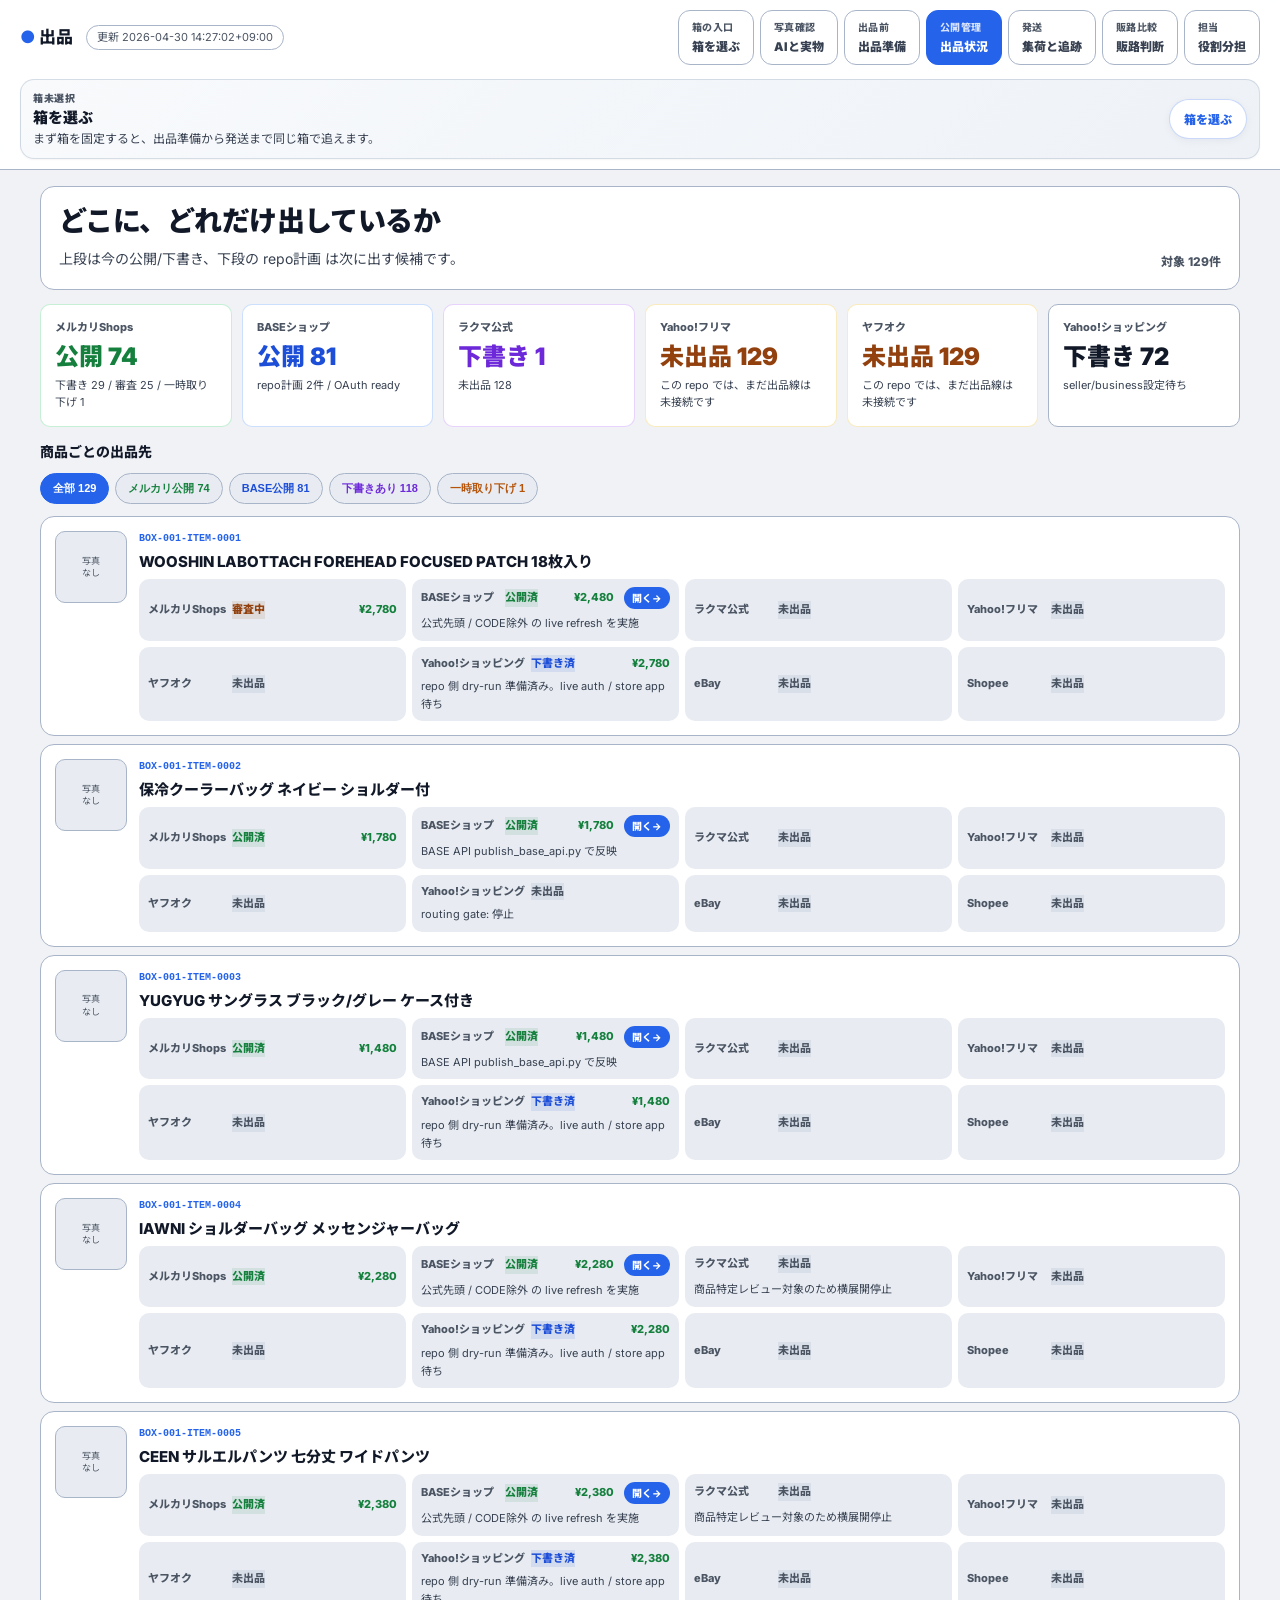
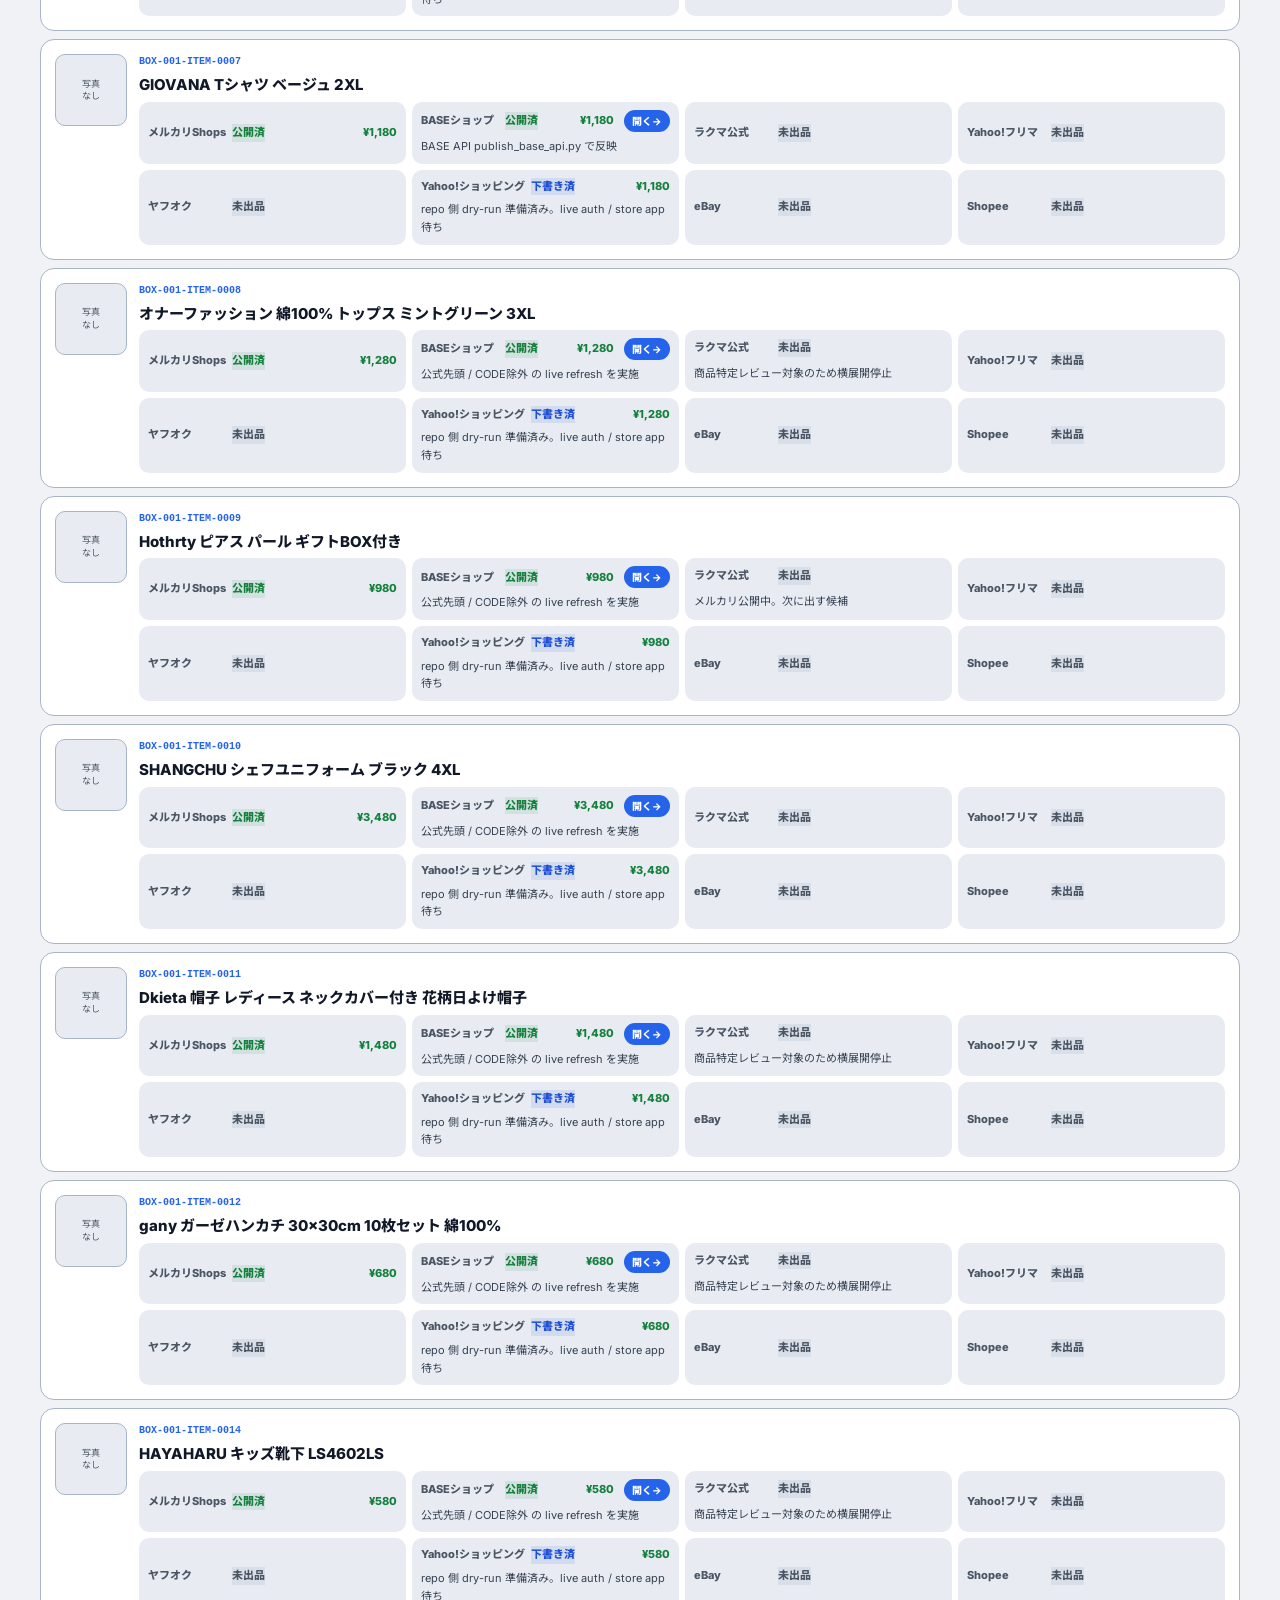
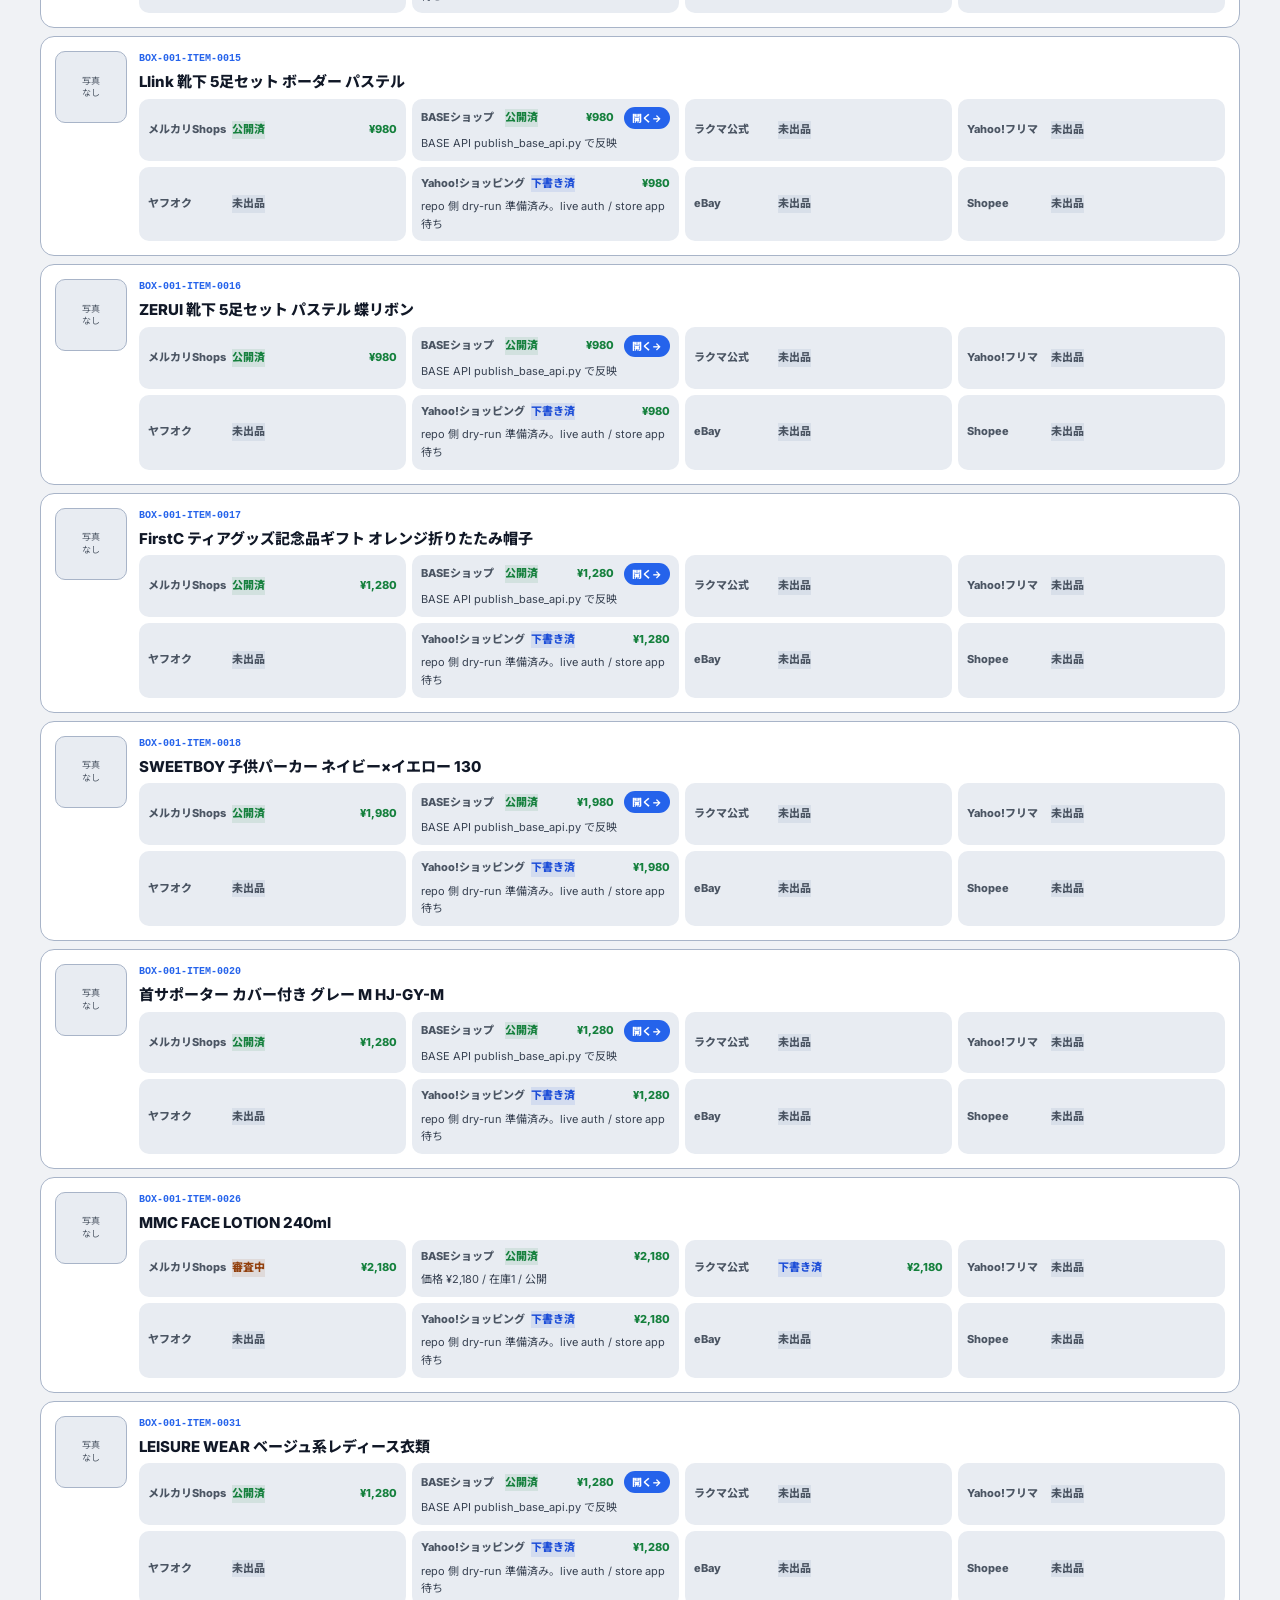
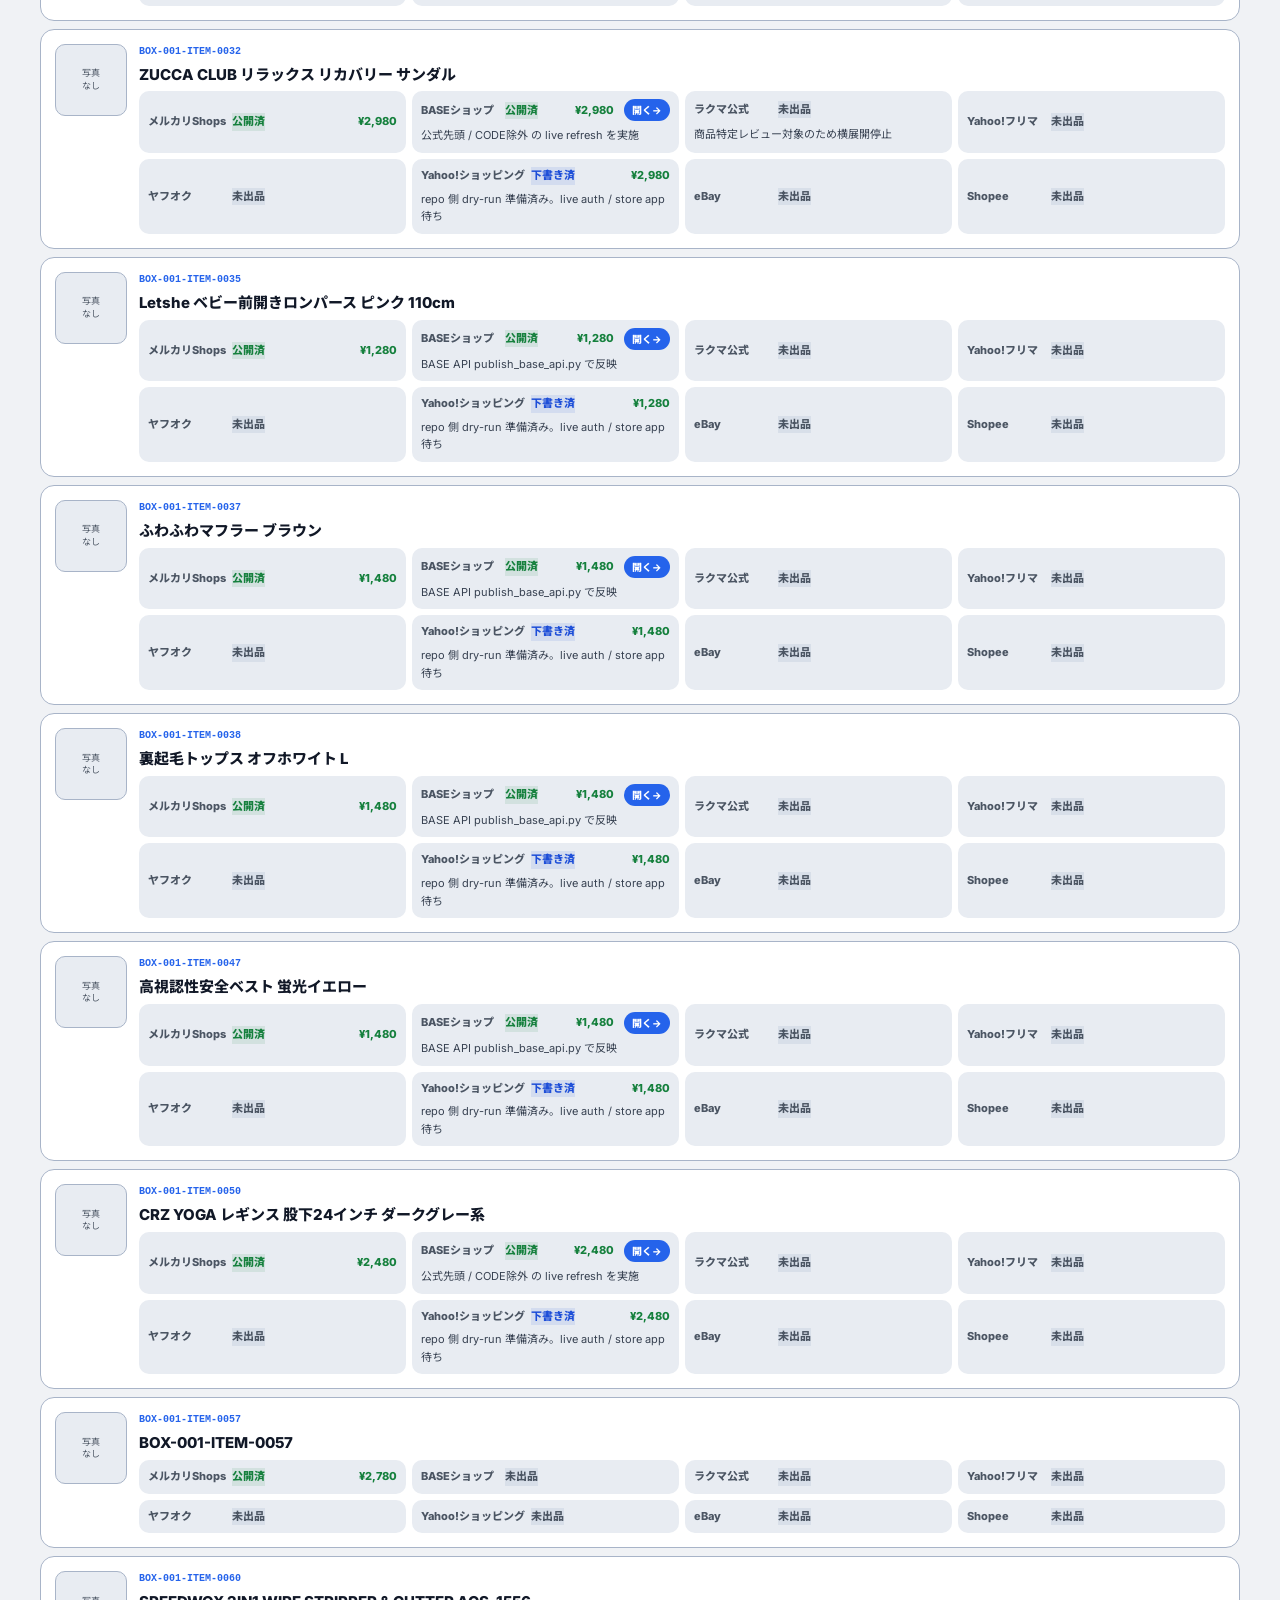
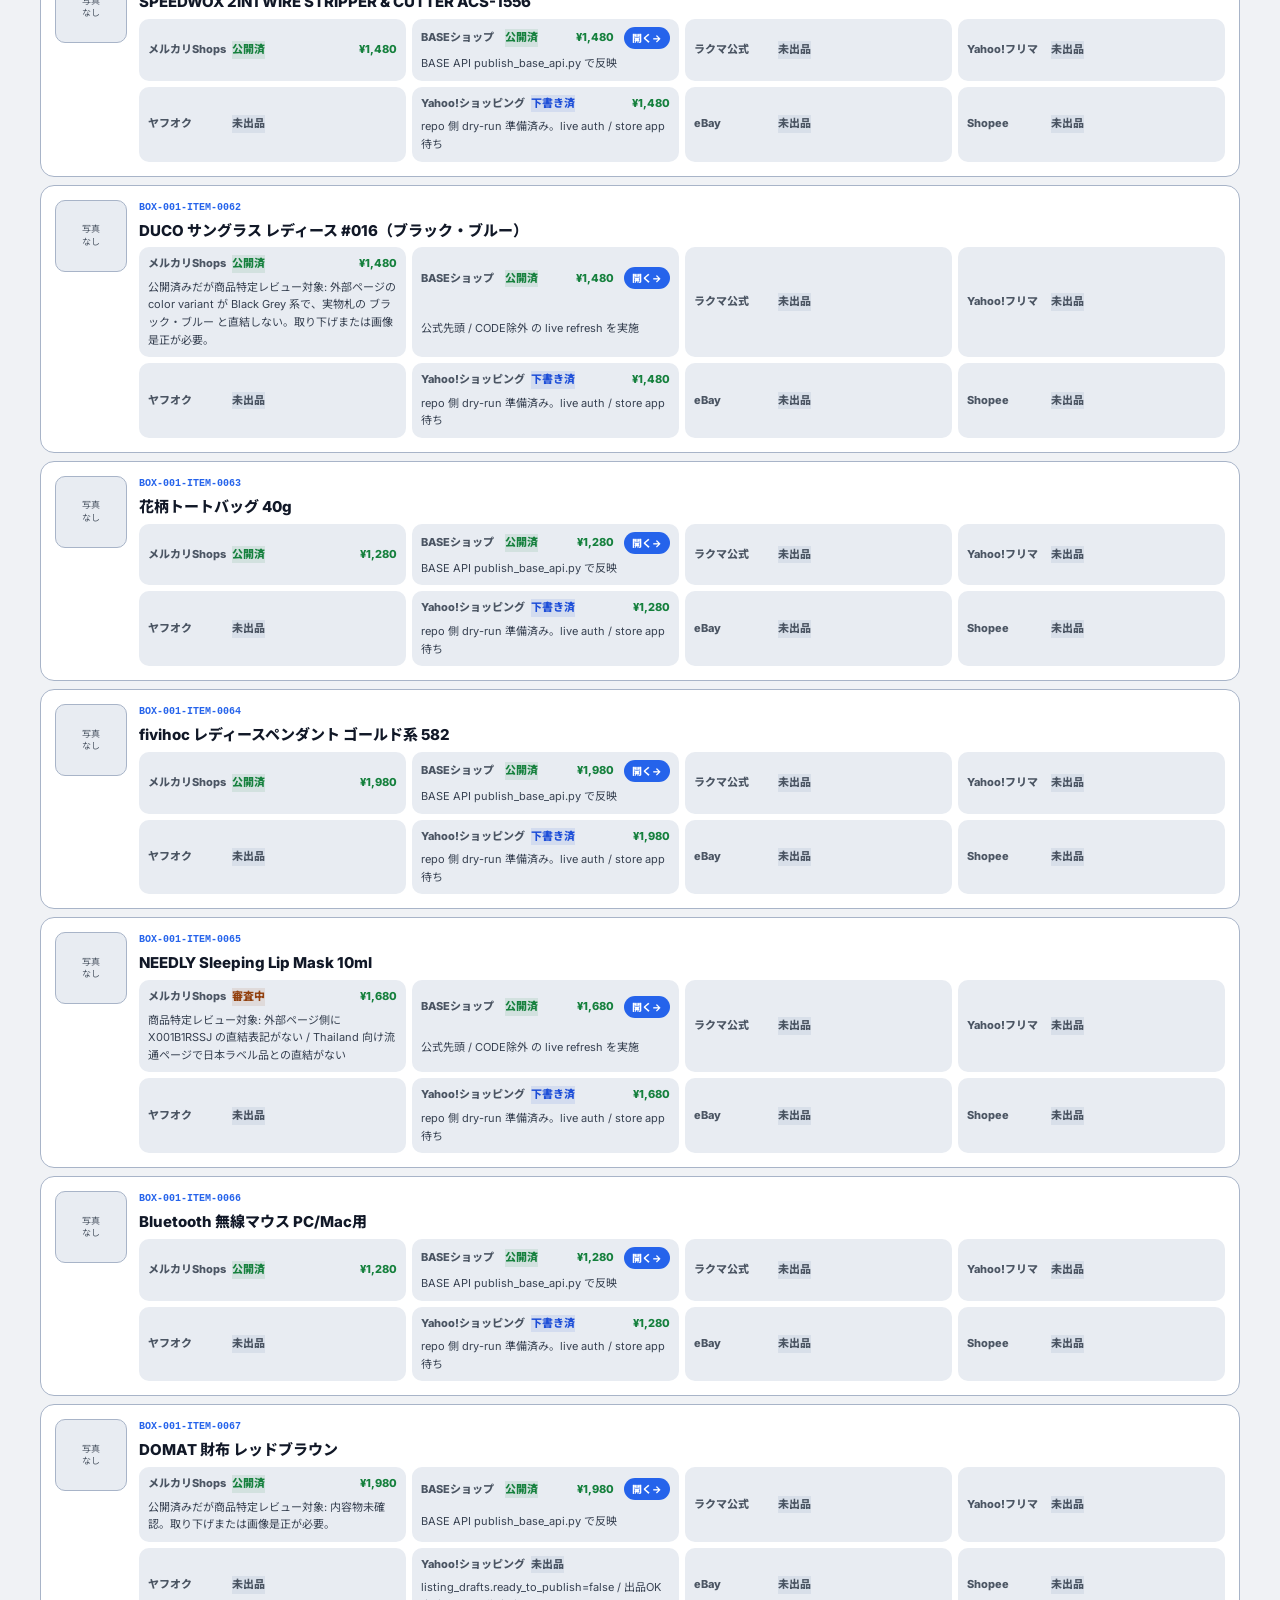
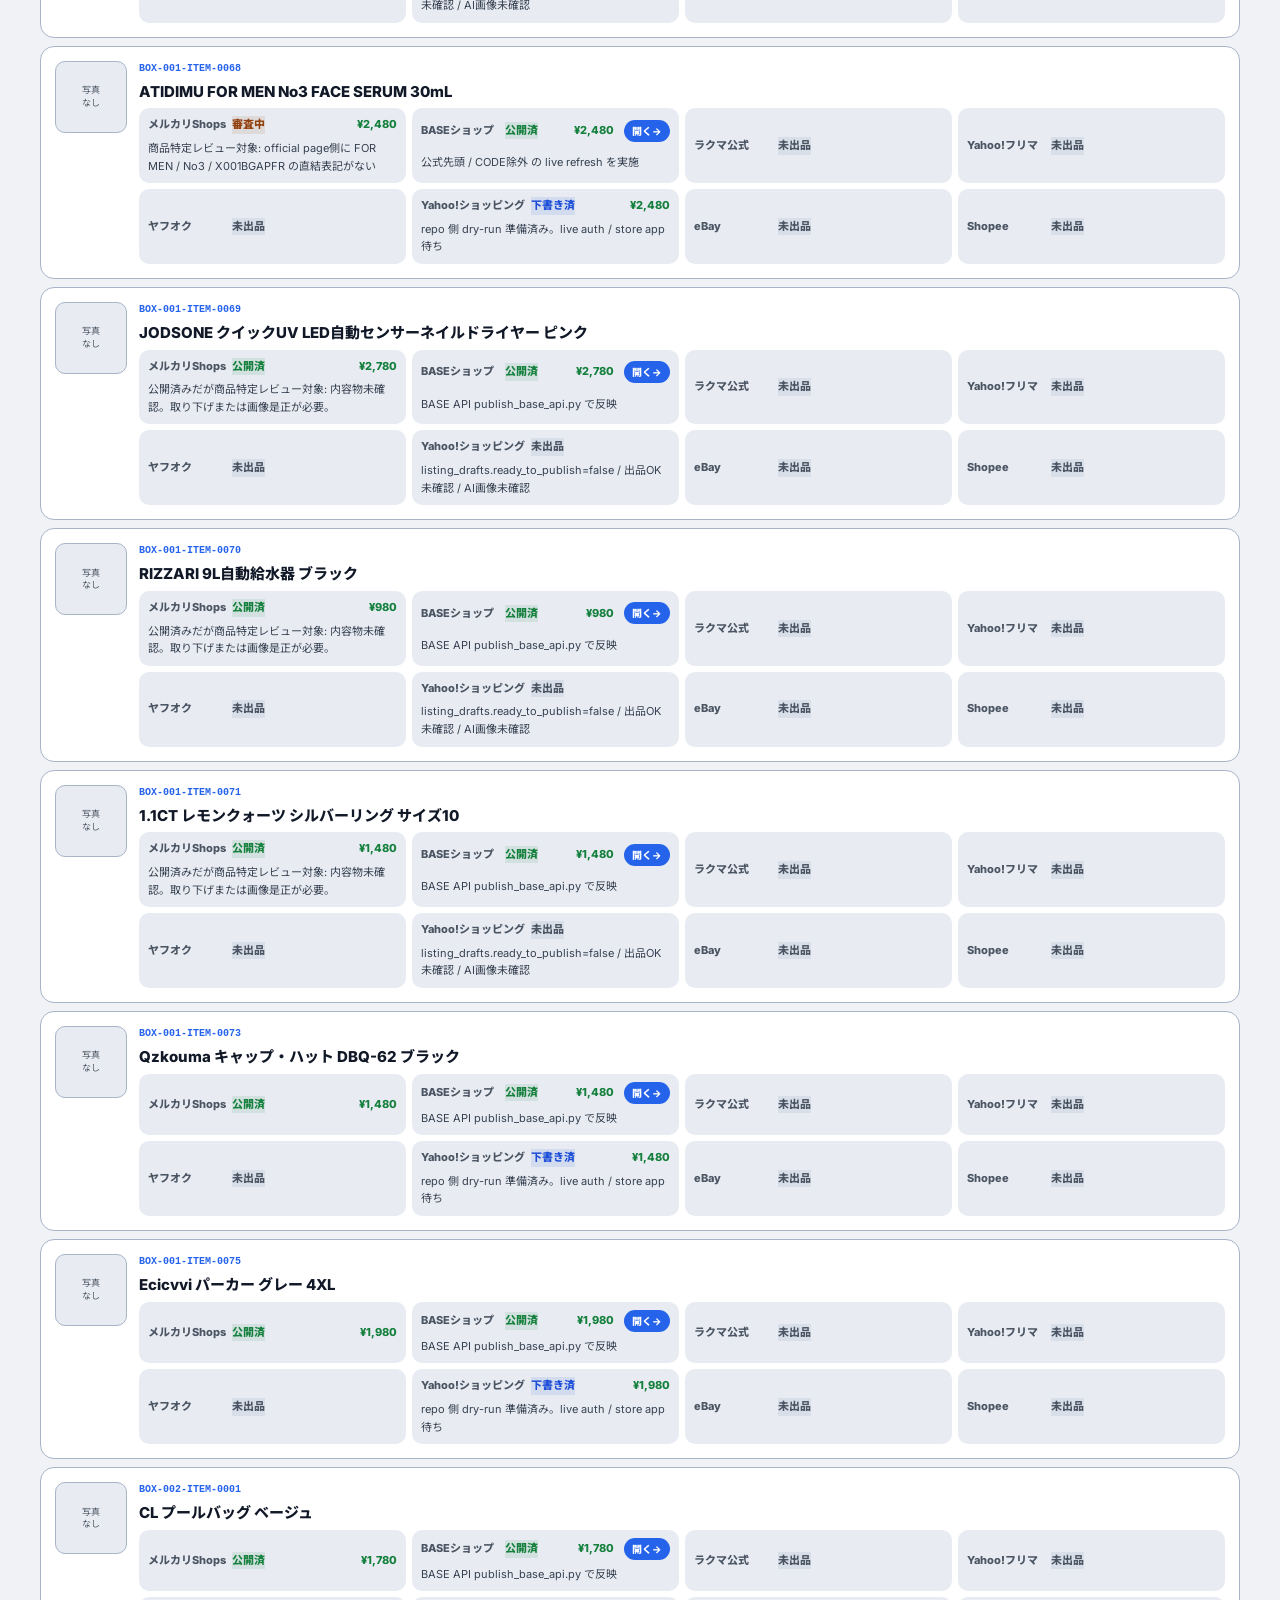
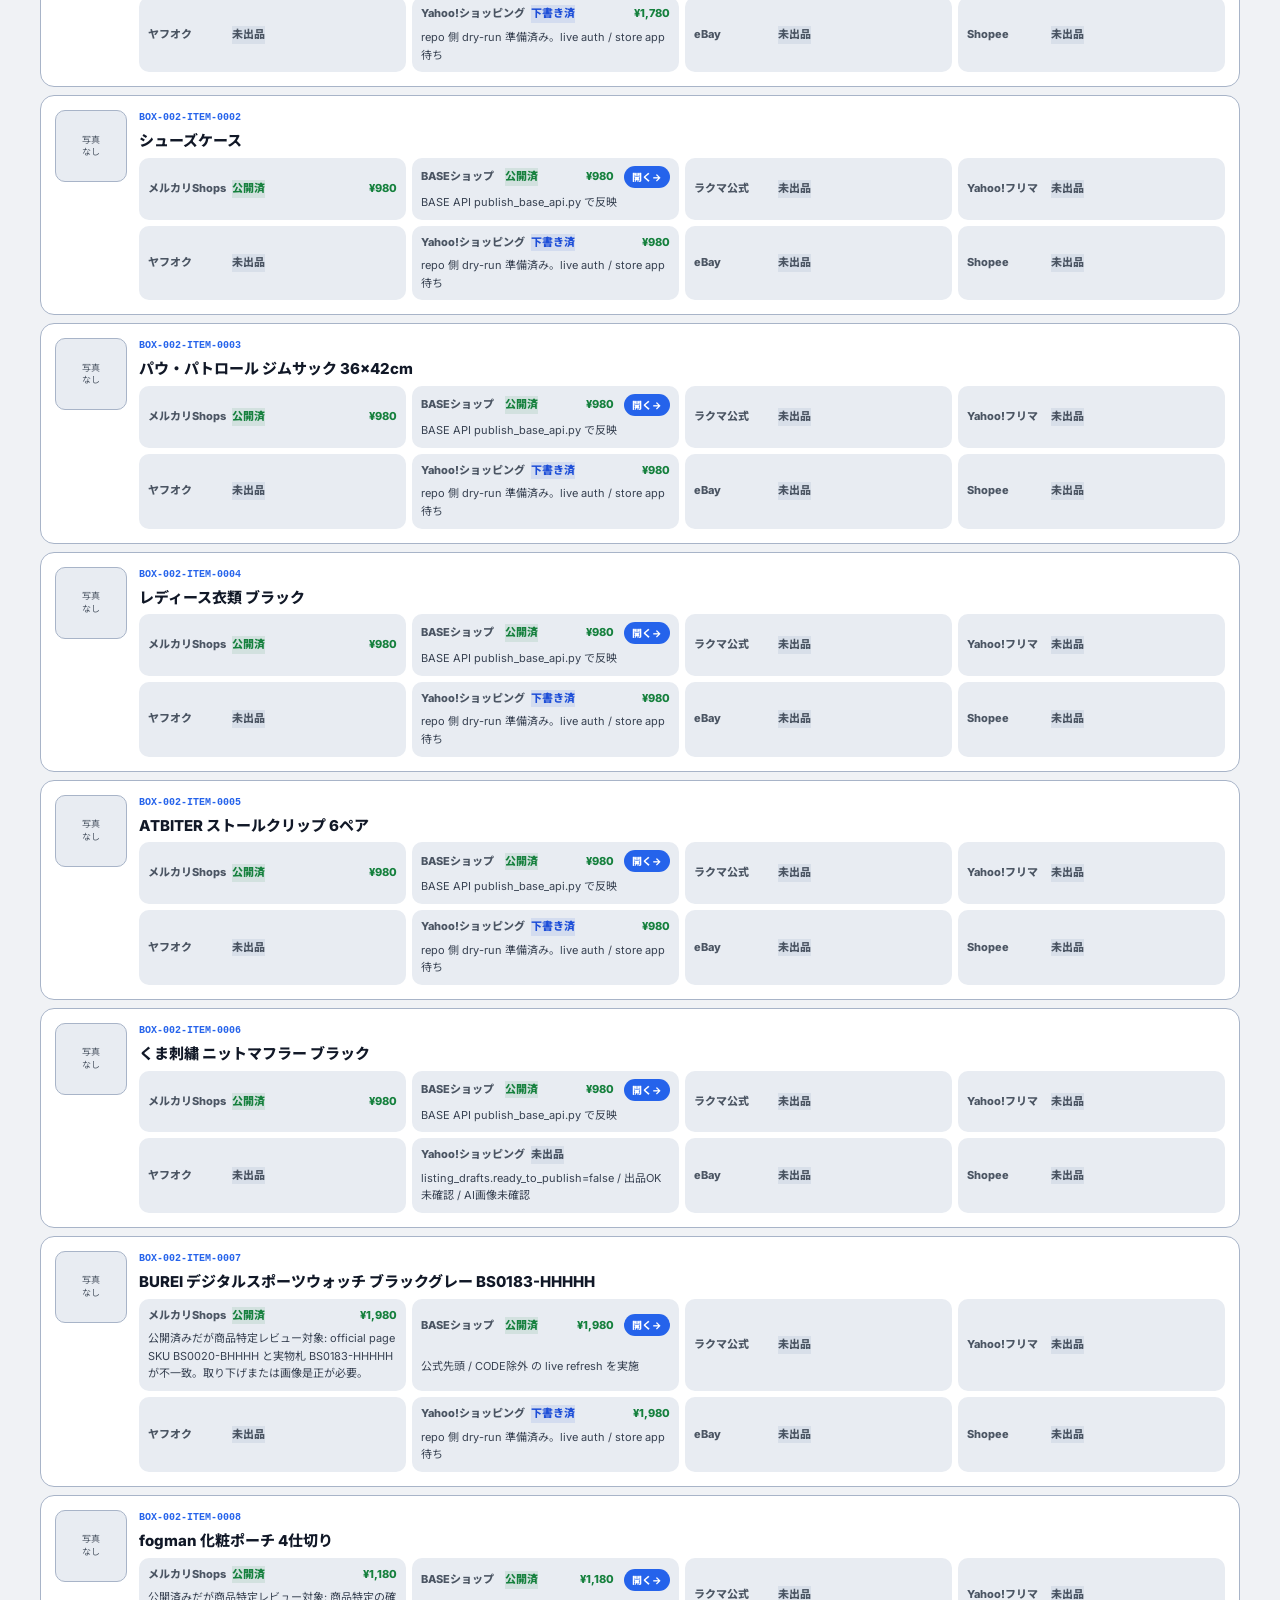
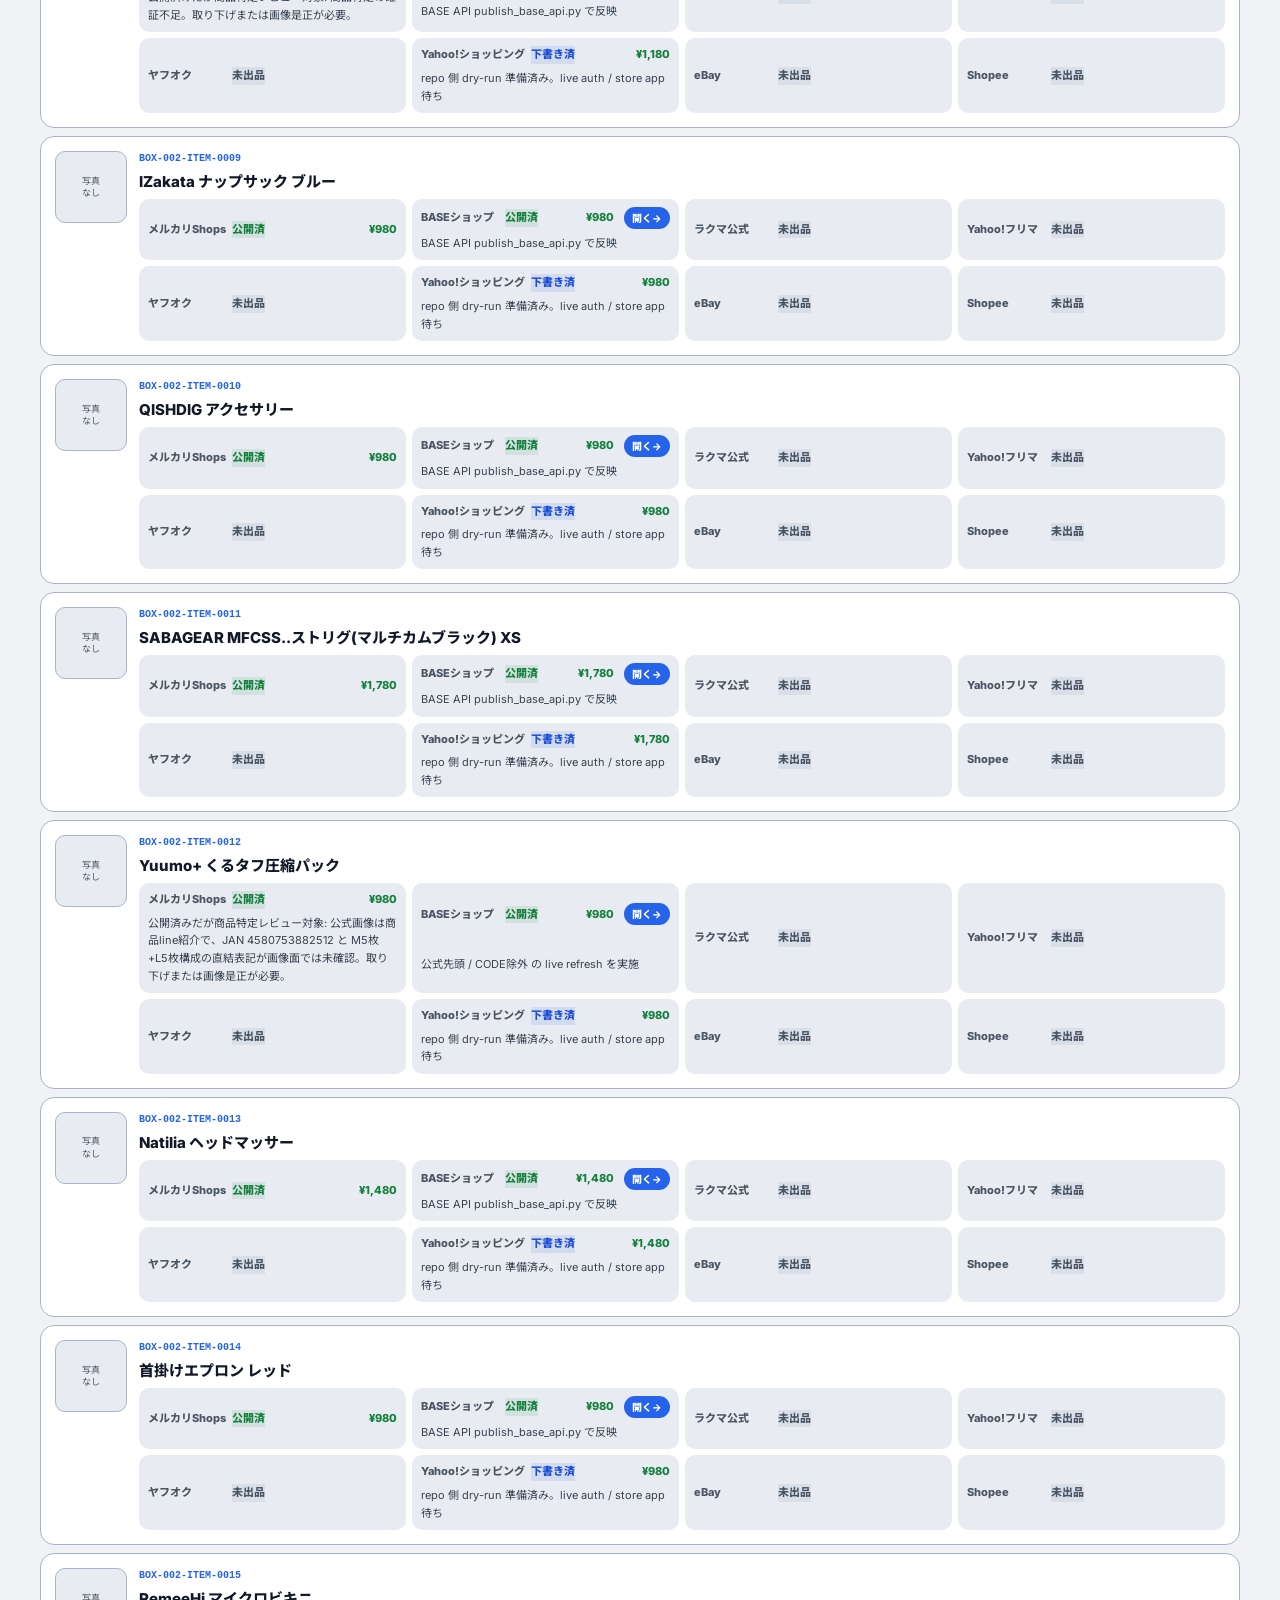
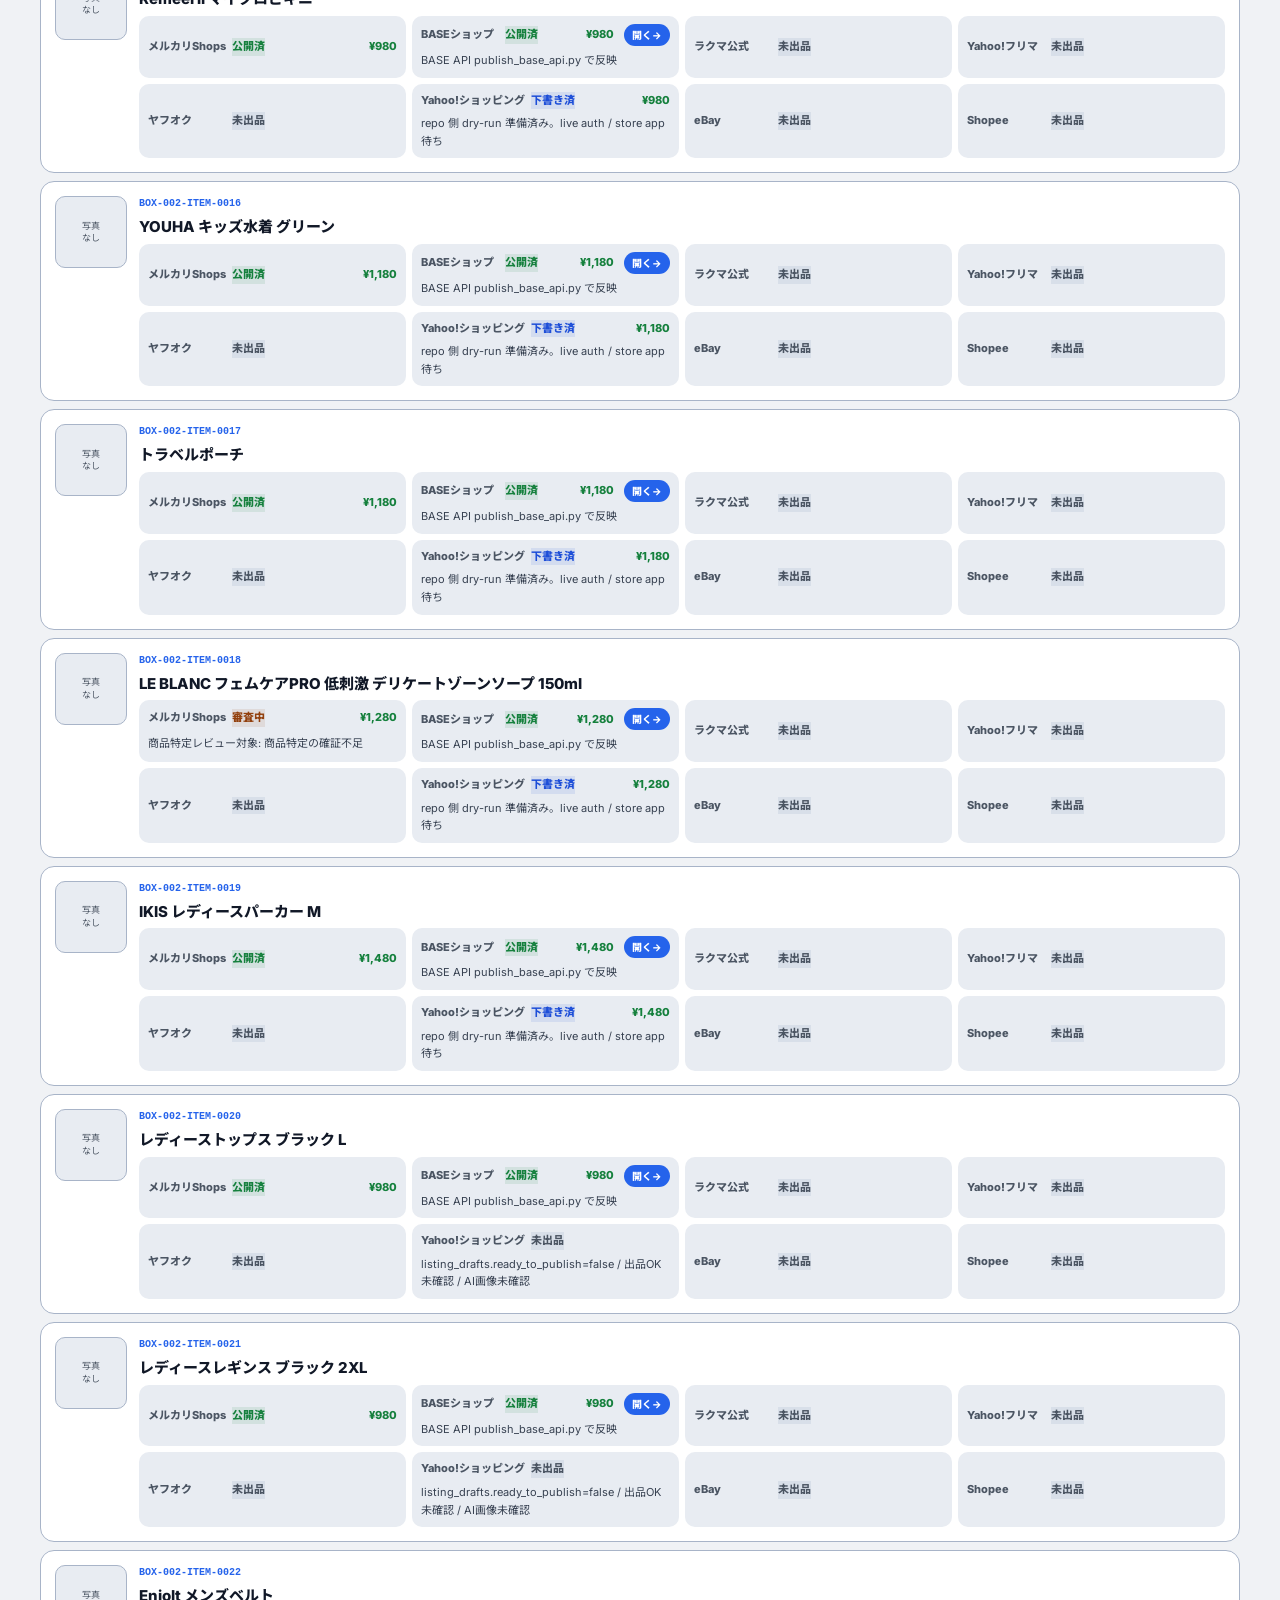
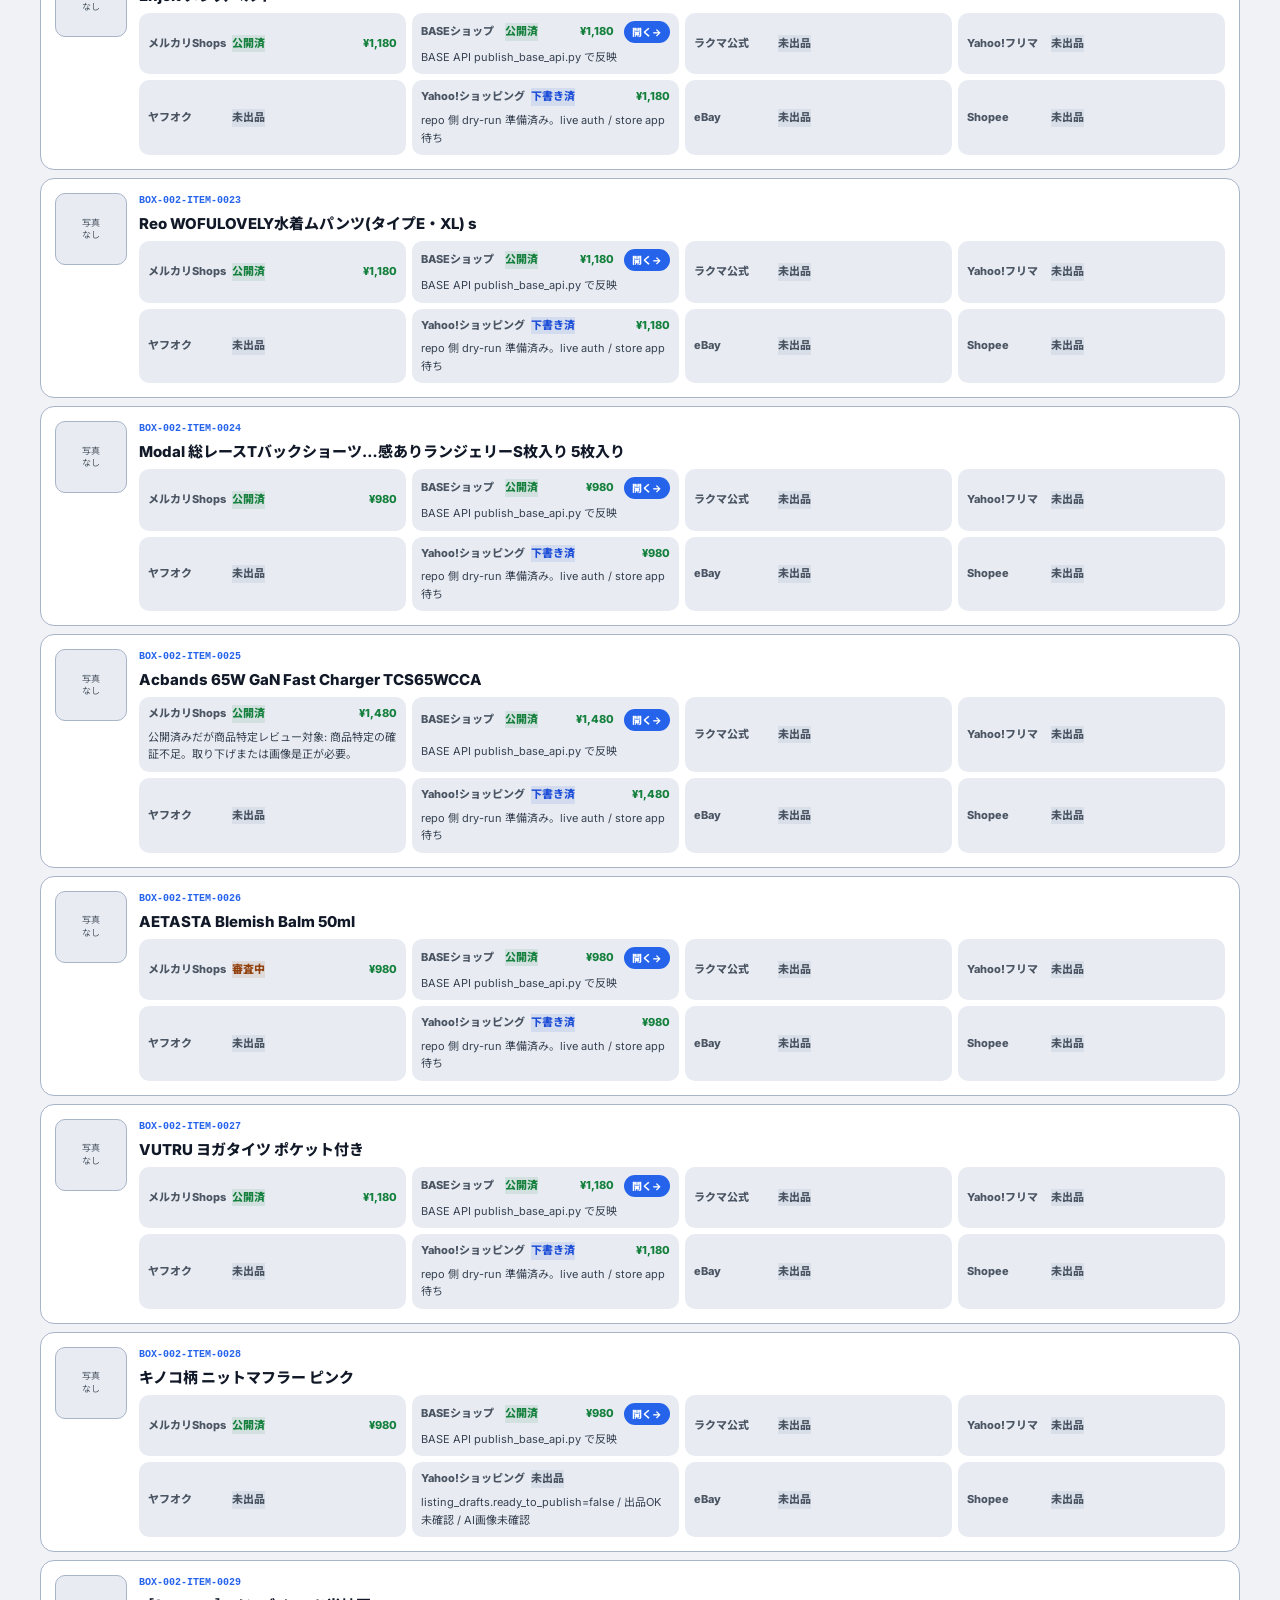
==== commit 30aca924: "Tighten BOX-A sell-ready audit" ====
--- a/channel_listings.html
+++ b/channel_listings.html
@@ -130,7 +130,7 @@
 <body>
   <header class="hq-header">
     <h1><span class="dot">●</span> 出品</h1>
-    <span class="hq-fresh">更新 2026-04-30 13:52:24+09:00</span>
+    <span class="hq-fresh">更新 2026-04-30 14:27:02+09:00</span>
   </header>
   <div class="hq-wrap">
     <section class="cl-hero">
@@ -1020,7 +1020,7 @@
   <div class="cl-info">
     <div class="cl-id">BOX-A-ITEM-0007</div>
     <div class="cl-name">COMEDYKING 日除けマスク フェイスカバー グレー 長め</div>
-    <div class="cl-channels"><div class="cl-ch" title="商品特定レビュー対象: 商品特定の確証不足"><span class="cl-ch-label">メルカリShops</span><span class="cl-ch-status b-yellow">審査中</span><span class="cl-ch-price">¥980</span><span class="cl-ch-note">商品特定レビュー対象: 商品特定の確証不足</span></div><div class="cl-ch"><span class="cl-ch-label">BASEショップ</span><span class="cl-ch-status b-gray">未出品</span></div><div class="cl-ch"><span class="cl-ch-label">ラクマ公式</span><span class="cl-ch-status b-gray">未出品</span></div><div class="cl-ch"><span class="cl-ch-label">Yahoo!フリマ</span><span class="cl-ch-status b-gray">未出品</span></div><div class="cl-ch"><span class="cl-ch-label">ヤフオク</span><span class="cl-ch-status b-gray">未出品</span></div><div class="cl-ch"><span class="cl-ch-label">Yahoo!ショッピング</span><span class="cl-ch-status b-gray">未出品</span></div><div class="cl-ch"><span class="cl-ch-label">eBay</span><span class="cl-ch-status b-gray">未出品</span></div><div class="cl-ch"><span class="cl-ch-label">Shopee</span><span class="cl-ch-status b-gray">未出品</span></div></div>
+    <div class="cl-channels"><div class="cl-ch" title="listing_drafts.ready_to_publish=false / 出品OK未確認 / AI画像未確認"><span class="cl-ch-label">メルカリShops</span><span class="cl-ch-status b-yellow">審査中</span><span class="cl-ch-price">¥980</span><span class="cl-ch-note">listing_drafts.ready_to_publish=false / 出品OK未確認 / AI画像未確認</span></div><div class="cl-ch"><span class="cl-ch-label">BASEショップ</span><span class="cl-ch-status b-gray">未出品</span></div><div class="cl-ch"><span class="cl-ch-label">ラクマ公式</span><span class="cl-ch-status b-gray">未出品</span></div><div class="cl-ch"><span class="cl-ch-label">Yahoo!フリマ</span><span class="cl-ch-status b-gray">未出品</span></div><div class="cl-ch"><span class="cl-ch-label">ヤフオク</span><span class="cl-ch-status b-gray">未出品</span></div><div class="cl-ch"><span class="cl-ch-label">Yahoo!ショッピング</span><span class="cl-ch-status b-gray">未出品</span></div><div class="cl-ch"><span class="cl-ch-label">eBay</span><span class="cl-ch-status b-gray">未出品</span></div><div class="cl-ch"><span class="cl-ch-label">Shopee</span><span class="cl-ch-status b-gray">未出品</span></div></div>
   </div>
 </div><div class="cl-card" data-mercari-published="0" data-base-published="0" data-paused="0" data-draft="1">
   <div class="cl-photo-wrap"><img class="cl-photo" src="https://macbook-pro-m4.tail8c523e.ts.net:8447/merch/zero-cost/assets/official_images/BOX-A-ITEM-0008_official_1.jpg" alt="" loading="lazy" onerror="this.style.display='none';this.nextElementSibling.style.display='flex'"><div class="cl-photo-placeholder" style="display:none">写真<br>なし</div></div>
@@ -1044,11 +1044,11 @@
     <div class="cl-channels"><div class="cl-ch" title="listing_drafts.ready_to_publish=false / 出品OK未確認 / AI画像未確認"><span class="cl-ch-label">メルカリShops</span><span class="cl-ch-status b-yellow">審査中</span><span class="cl-ch-price">¥1,500</span><span class="cl-ch-note">listing_drafts.ready_to_publish=false / 出品OK未確認 / AI画像未確認</span></div><div class="cl-ch"><span class="cl-ch-label">BASEショップ</span><span class="cl-ch-status b-gray">未出品</span></div><div class="cl-ch"><span class="cl-ch-label">ラクマ公式</span><span class="cl-ch-status b-gray">未出品</span></div><div class="cl-ch"><span class="cl-ch-label">Yahoo!フリマ</span><span class="cl-ch-status b-gray">未出品</span></div><div class="cl-ch"><span class="cl-ch-label">ヤフオク</span><span class="cl-ch-status b-gray">未出品</span></div><div class="cl-ch"><span class="cl-ch-label">Yahoo!ショッピング</span><span class="cl-ch-status b-gray">未出品</span></div><div class="cl-ch"><span class="cl-ch-label">eBay</span><span class="cl-ch-status b-gray">未出品</span></div><div class="cl-ch"><span class="cl-ch-label">Shopee</span><span class="cl-ch-status b-gray">未出品</span></div></div>
   </div>
 </div><div class="cl-card" data-mercari-published="0" data-base-published="0" data-paused="0" data-draft="1">
-  <div class="cl-photo-wrap"><img class="cl-photo" src="https://macbook-pro-m4.tail8c523e.ts.net:8447/merch/zero-cost/assets/intake/BOX-A-ITEM-0011/02_FRONT_038_IMG_2319.jpg" alt="" loading="lazy" onerror="this.style.display='none';this.nextElementSibling.style.display='flex'"><div class="cl-photo-placeholder" style="display:none">写真<br>なし</div></div>
+  <div class="cl-photo-wrap"><img class="cl-photo" src="https://macbook-pro-m4.tail8c523e.ts.net:8447/merch/zero-cost/assets/official_images/BOX-A-ITEM-0011_official_1.jpg" alt="" loading="lazy" onerror="this.style.display='none';this.nextElementSibling.style.display='flex'"><div class="cl-photo-placeholder" style="display:none">写真<br>なし</div></div>
   <div class="cl-info">
     <div class="cl-id">BOX-A-ITEM-0011</div>
     <div class="cl-name">KDD Desk Organizer Set KDD-762</div>
-    <div class="cl-channels"><div class="cl-ch" title="商品特定レビュー対象: 商品特定の確証不足"><span class="cl-ch-label">メルカリShops</span><span class="cl-ch-status b-yellow">審査中</span><span class="cl-ch-price">¥1,980</span><span class="cl-ch-note">商品特定レビュー対象: 商品特定の確証不足</span></div><div class="cl-ch"><span class="cl-ch-label">BASEショップ</span><span class="cl-ch-status b-gray">未出品</span></div><div class="cl-ch"><span class="cl-ch-label">ラクマ公式</span><span class="cl-ch-status b-gray">未出品</span></div><div class="cl-ch"><span class="cl-ch-label">Yahoo!フリマ</span><span class="cl-ch-status b-gray">未出品</span></div><div class="cl-ch"><span class="cl-ch-label">ヤフオク</span><span class="cl-ch-status b-gray">未出品</span></div><div class="cl-ch"><span class="cl-ch-label">Yahoo!ショッピング</span><span class="cl-ch-status b-gray">未出品</span></div><div class="cl-ch"><span class="cl-ch-label">eBay</span><span class="cl-ch-status b-gray">未出品</span></div><div class="cl-ch"><span class="cl-ch-label">Shopee</span><span class="cl-ch-status b-gray">未出品</span></div></div>
+    <div class="cl-channels"><div class="cl-ch" title="listing_drafts.ready_to_publish=false / 出品OK未確認 / AI画像未確認"><span class="cl-ch-label">メルカリShops</span><span class="cl-ch-status b-yellow">審査中</span><span class="cl-ch-price">¥1,980</span><span class="cl-ch-note">listing_drafts.ready_to_publish=false / 出品OK未確認 / AI画像未確認</span></div><div class="cl-ch"><span class="cl-ch-label">BASEショップ</span><span class="cl-ch-status b-gray">未出品</span></div><div class="cl-ch"><span class="cl-ch-label">ラクマ公式</span><span class="cl-ch-status b-gray">未出品</span></div><div class="cl-ch"><span class="cl-ch-label">Yahoo!フリマ</span><span class="cl-ch-status b-gray">未出品</span></div><div class="cl-ch"><span class="cl-ch-label">ヤフオク</span><span class="cl-ch-status b-gray">未出品</span></div><div class="cl-ch"><span class="cl-ch-label">Yahoo!ショッピング</span><span class="cl-ch-status b-gray">未出品</span></div><div class="cl-ch"><span class="cl-ch-label">eBay</span><span class="cl-ch-status b-gray">未出品</span></div><div class="cl-ch"><span class="cl-ch-label">Shopee</span><span class="cl-ch-status b-gray">未出品</span></div></div>
   </div>
 </div><div class="cl-card" data-mercari-published="0" data-base-published="0" data-paused="0" data-draft="1">
   <div class="cl-photo-wrap"><img class="cl-photo" src="https://macbook-pro-m4.tail8c523e.ts.net:8447/merch/zero-cost/assets/official_images/BOX-A-ITEM-0012_official_1.jpg" alt="" loading="lazy" onerror="this.style.display='none';this.nextElementSibling.style.display='flex'"><div class="cl-photo-placeholder" style="display:none">写真<br>なし</div></div>
@@ -1061,7 +1061,7 @@
     </div>
   </div>
   <div class="hq-footer">
-    <span>スナップショット: 2026-04-30 13:52:24+09:00</span>
+    <span>スナップショット: 2026-04-30 14:27:02+09:00</span>
   </div>
   <script src="./common.js"></script>
   <script>
--- a/common.css
+++ b/common.css
@@ -240,6 +240,21 @@
   background: rgba(255,255,255,.82);
 }
 
+.hq-box-stat.is-ready {
+  border-color: rgba(21,128,61,.24);
+  background: linear-gradient(180deg, #f6fdf8 0%, #ebfaf0 100%);
+}
+
+.hq-box-stat.is-review {
+  border-color: rgba(180,83,9,.24);
+  background: linear-gradient(180deg, #fffaf5 0%, #fff1e4 100%);
+}
+
+.hq-box-stat.is-blocked {
+  border-color: rgba(185,28,28,.18);
+  background: linear-gradient(180deg, #fff8f8 0%, #ffeded 100%);
+}
+
 .hq-box-stat-label {
   font-size: 10px;
   font-weight: 900;
